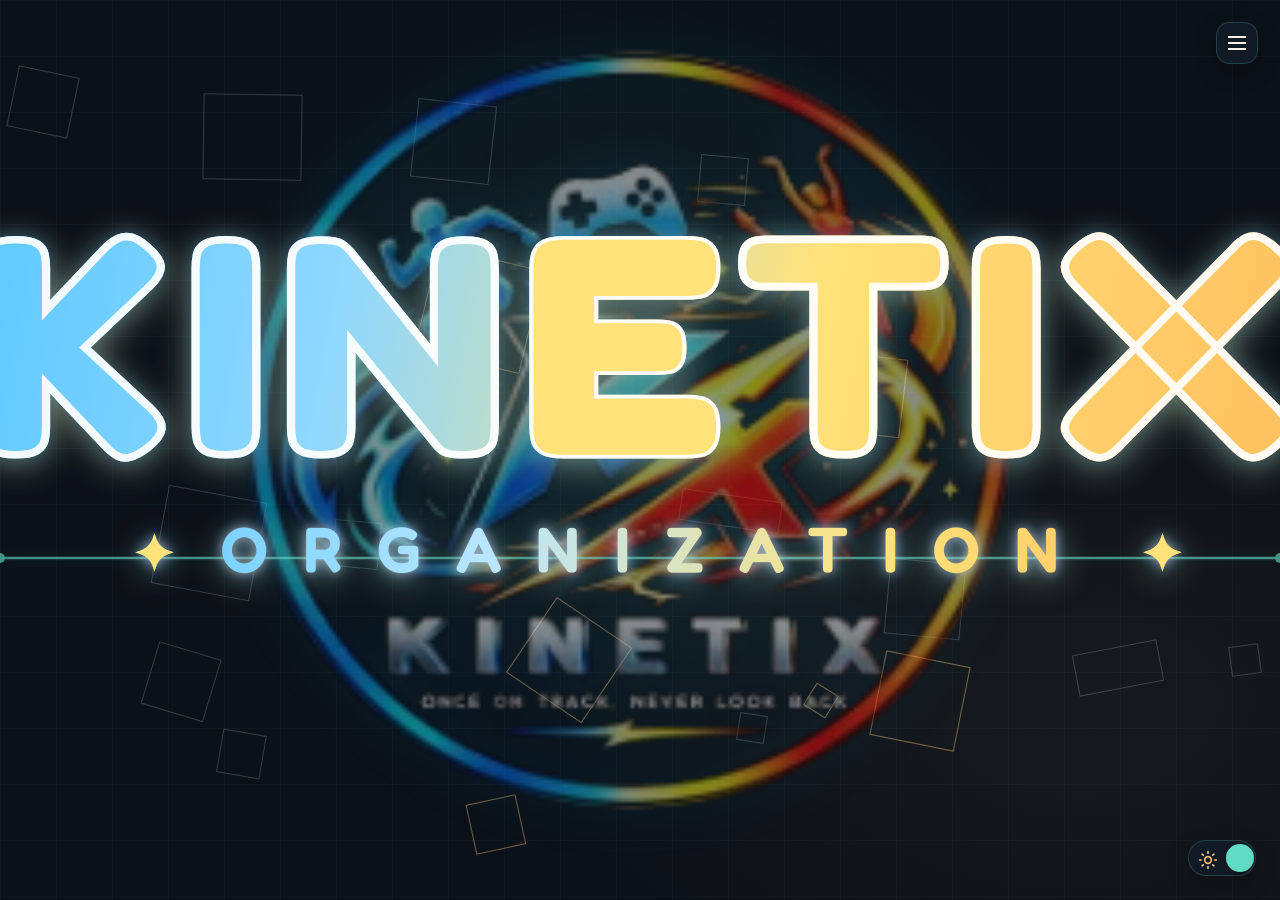
==== kinetix/index.html @ 00fbdcb6 "Publish latest Kinetix website Co-authored-by: Copilot <223556219+Copilot@users.noreply.github.com>" ====
<!DOCTYPE html>
<!--KAI WEBS-->
<html lang="en">
    <head>
        <meta charset="utf-8">
        <script>
            (function() {
                try {
                    if (localStorage.getItem('kinetix-theme') === 'light') document.documentElement.setAttribute('data-theme', 'light');
                } catch (e) {}
            })();
        </script>
        <meta name="viewport" content="width=device-width, initial-scale=1.0">
        <title>Kinetix Organization | City College of Angeles</title>
        <meta name="description"
              content="KINETIX Organization is a student-led event management organization from City College of Angeles, specializing in planning and coordinating engaging events, sports activities, workshops, seminars, and other meaningful experiences. As Bachelor of Physical Education students with MICE electives, we combine creativity, teamwork, and event management skills to turn ideas into action.">
        <link rel="preconnect" href="https://fonts.googleapis.com">
        <link rel="preconnect" href="https://fonts.gstatic.com" crossorigin>
        <link href="https://fonts.googleapis.com/css2?family=Anton&family=DM+Sans:wght@400;500;600;700&family=Fredoka:wght@500;600;700&family=Space+Grotesk:wght@500;600;700&display=swap"
              rel="stylesheet">
        <link rel="stylesheet" href="kinetix-style.css?v=61">
    </head>
    <body>
        <header class="site-header">
            <button class="theme-toggle" id="themeToggle" type="button" role="switch" aria-checked="false" aria-label="Switch to light mode" title="Switch to light mode">
                <svg class="theme-icon theme-icon-sun" aria-hidden="true" viewBox="0 0 24 24"><circle cx="12" cy="12" r="4"/><path d="M12 2v2M12 20v2M4.9 4.9l1.4 1.4M17.7 17.7l1.4 1.4M2 12h2M20 12h2M4.9 19.1l1.4-1.4M17.7 6.3l1.4-1.4"/></svg>
                <svg class="theme-icon theme-icon-moon" aria-hidden="true" viewBox="0 0 24 24"><path d="M21 12.8A9 9 0 1 1 11.2 3a7 7 0 0 0 9.8 9.8Z"/></svg>
                <span class="theme-knob" aria-hidden="true"></span>
            </button>
            <button class="nav-toggle" type="button" aria-label="Open navigation" aria-expanded="false" aria-controls="navLinks" title="Toggle navigation">
                <span></span>
                <span></span>
                <span></span>
            </button>
            <nav class="topbar" aria-label="Main navigation">
                <div class="nav-index" id="navLinks">
                    <a href="#hero">HOME</a>
                    <a href="#reveal">ABOUT US</a>
                    <a href="#services">SERVICES</a>
                    <a href="#events">EVENTS</a>
                    <a href="#products">PRODUCTS</a>
                    <a href="#register">REGISTER</a>
                    <a href="#gallery">GALLERY</a>
                    <a href="#initiate">CONTACT US</a>
                    <a href="#legal">PRIVACY POLICY &amp; TERMS</a>
                </div>
            </nav>
        </header>
        <main id="mainContent">
            <!-- ====================== 01 HERO ====================== -->
            <section class="hero" id="hero" data-page-view>
                <div class="hero-logo" aria-hidden="true">
                    <img src="images/kinetix-logo.png" alt="" width="220" height="220">
                </div>
                <h1 class="hero-title" aria-label="Kinetix Organization">
                    <span>KIN<b>E</b>TIX</span>
                    <span class="hero-org">ORGANIZATION</span>
                </h1>
                <svg class="string-svg"
                     id="stringSvg"
                     preserveAspectRatio="none"
                     aria-hidden="true">
                    <path class="string-path" id="stringPath"></path>
                    <circle class="string-anchor" id="anchorL" r="5"></circle>
                    <circle class="string-anchor" id="anchorR" r="5"></circle>
                    <circle class="string-grip" id="grip" r="7"></circle>
                </svg>
            </section>
            <!-- ====================== 02 ABOUT ====================== -->
            <section class="reveal" id="reveal" data-page-view>
                <div class="reveal-cap">
                    <span class="mono-label">ABOUT US</span>
                    <h2>Made to bring<i> people </i>together</h2>
                    <p>Kinetix is a student-led event management organization made up of fourth-year Bachelor of Physical Education students at City College of Angeles. Through our Event Management subject, we put our learning into practice by planning meaningful activities that encourage movement, teamwork, leadership, and active living.</p>
                </div>
                <div class="purpose-grid">
                    <div class="purpose-item">
                        <h3 class="mono-label">Our mission</h3>
                        <p>We turn ideas into impactful, well-coordinated events through creativity, collaboration, and purposeful planning.</p>
                    </div>
                    <div class="purpose-item">
                        <h3 class="mono-label">Our vision</h3>
                        <p>To be a trusted event organization creating accessible experiences that inspire action and strengthen communities.</p>
                    </div>
                </div>
                <div class="lenti-stage" id="lentiStage">
                    <div class="lenti" id="lenti" aria-hidden="true"
                         data-front="images/po.jpg"
                         data-back="images/tu.jpg"></div>
                </div>

                <section class="team-section" aria-labelledby="team-heading">
                    <div class="team-heading">
                        <span class="mono-label">Meet the team</span>
                        <h2 id="team-heading">Kinetix Organization Team</h2>
                    </div>
                    <ul class="team-grid" aria-label="Kinetix Organization Team members and responsibilities">
                        <li class="team-card">
                            <div class="team-avatar" aria-hidden="true"><img src="images/girl3.jpg" alt=""></div>
                            <h3>Jingay S. Tamondong</h3>
                            <p>Oversees the entire event and ensures that all activities, teams, and preparations are properly coordinated. Responsible for making major decisions and ensuring that the event runs smoothly.</p>
                            <span class="team-role">Event Manager</span>
                        </li>
                        <li class="team-card">
                            <div class="team-avatar" aria-hidden="true"><img src="images/prince.jpg" alt=""></div>
                            <h3>Prince Jhon R. Miranda</h3>
                            <p>Assists the Event Manager in planning, coordinating, and supervising the event. Helps monitor different teams and takes over assigned responsibilities when needed.</p>
                            <span class="team-role">Assistant Event Manager</span>
                        </li>
                        <li class="team-card">
                            <div class="team-avatar" aria-hidden="true"><img src="images/jen.jpg" alt=""></div>
                            <h3>Jeanelle V. Santos</h3>
                            <p>Coordinates communication and activities among the different committees. Ensures that tasks are properly assigned, deadlines are followed, and everyone is informed about event updates.</p>
                            <span class="team-role">Coordinator</span>
                        </li>
                        <li class="team-card">
                            <div class="team-avatar" aria-hidden="true"><img src="images/bak.jpg" alt=""></div>
                            <h3>Adrian Kurt P. Patio</h3>
                            <p>Manages the event's budget and financial records. Prepares expense estimates, monitors spending, and ensures that funds are used appropriately and efficiently.</p>
                            <span class="team-role">Budgeting Manager</span>
                        </li>
                        <li class="team-card">
                            <div class="team-avatar" aria-hidden="true"><img src="images/girl1.jpg" alt=""></div>
                            <h3>Gidhel Darlin B. Dichoso</h3>
                            <p>Handles important event information and ensures that accurate details are communicated to participants, organizers, and other stakeholders.</p>
                            <span class="team-role">Information Manager</span>
                        </li>
                        <li class="team-card">
                            <div class="team-avatar" aria-hidden="true"><img src="images/intit.jpg" alt=""></div>
                            <h3>Princiss Melody O. Melody</h3>
                            <p>Assists in organizing and distributing event information. Helps prepare announcements, updates, schedules, and other materials needed to keep participants informed.</p>
                            <span class="team-role">Information Manager</span>
                        </li>
                        <li class="team-card">
                            <div class="team-avatar" aria-hidden="true"><img src="images/girl4.jpg" alt=""></div>
                            <h3>Mary Ann A. Turner</h3>
                            <p>Oversees the physical setup and facilities needed for the event, including the venue, seating, equipment, decorations, and other infrastructure requirements.</p>
                            <span class="team-role">Infrastructure Manager</span>
                        </li>
                        <li class="team-card">
                            <div class="team-avatar" aria-hidden="true"><img src="images/girl2.jpg" alt=""></div>
                            <h3>Trisha Anne Buscayno</h3>
                            <p>Assists in preparing and monitoring the event venue and physical facilities. Ensures that equipment, furniture, and other setup requirements are properly arranged and ready before the event.</p>
                            <span class="team-role">Infrastructure Manager</span>
                        </li>
                        <li class="team-card">
                            <div class="team-avatar" aria-hidden="true"><img src="images/boy3.jpg" alt=""></div>
                            <h3>Ranzes T. Javier</h3>
                            <p>Manages the movement and availability of supplies, equipment, and materials needed for the event. Ensures that resources are delivered to the correct location on time.</p>
                            <span class="team-role">Logistics Manager</span>
                        </li>
                        <li class="team-card">
                            <div class="team-avatar" aria-hidden="true"><img src="images/boy5.jpg" alt=""></div>
                            <h3>Jessie M. Liwanag</h3>
                            <p>Assists in organizing transportation, supplies, equipment, and other logistical requirements. Helps ensure that all materials are available and properly distributed during the event.</p>
                            <span class="team-role">Logistics Manager</span>
                        </li>
                        <li class="team-card">
                            <div class="team-avatar" aria-hidden="true"><img src="images/bo2.jpg" alt=""></div>
                            <h3>Justine Kyle R. Dungca</h3>
                            <p>Oversees safety and security during the event. Coordinates security procedures, monitors potential risks, and helps ensure the safety of participants, staff, and guests.</p>
                            <span class="team-role">Security Manager</span>
                        </li>
                        <li class="team-card">
                            <div class="team-avatar" aria-hidden="true"><img src="images/boy1.jpg" alt=""></div>
                            <h3>Jhon Michael P. Padua</h3>
                            <p>Assists in implementing safety and security measures. Helps monitor the venue, manage crowd safety, respond to incidents, and ensure that event rules are followed.</p>
                            <span class="team-role">Security Manager</span>
                        </li>
                    </ul>
                </section>
            </section>
            <!-- ====================== 03 CATEGORIES ====================== -->
            <section class="matrix-wrap" id="projects" data-page-view>
                <div class="section-head">
                    <h2>SERVICES, EVENTS &amp; PRODUCTS</h2>
                    <p>We turn ideas into engaging experiences through creative event concepts, seamless execution, and collaborative services. As a student-led event management organization, we deliver purposeful events that bring people together, inspire participation, and create meaningful and memorable experiences for students, schools, and communities. </p>
                </div>
                <div class="matrix category-grid" id="matrix">
                    <section class="category-column" id="services" aria-labelledby="category-services">
                        <div class="category-heading">
                            <h3 id="category-services">Our Services</h3>
                        </div>
                        <p class="services-intro">At KINETIX Organization, we offer a variety of services designed to promote physical fitness, teamwork, creativity, leadership, and meaningful student experiences. Through well-organized events and engaging activities, we aim to create opportunities for learning, collaboration, and active participation.</p>
                        <div class="category-items services-list">
                            <div class="cell" tabindex="0" role="button" aria-label="Seminar">
                                <div class="cell-media" style="background-image:url('images/project-09.jpg')"></div>
                                <div class="cell-num">1</div>
                                <div class="cell-name">SEMINAR</div>
                                <div class="cell-detail">We organize educational seminars that provide valuable knowledge, practical insights, and learning opportunities for students and participants. Our seminars focus on personal development, leadership, sports, physical education, and other relevant topics that inspire growth and learning.</div>
                                <div class="cell-cat">Learning &amp; Development</div>
                            </div>
                            <div class="cell" tabindex="0" role="button" aria-label="Workshop">
                                <div class="cell-media" style="background-image:url('images/project-05.jpg')"></div>
                                <div class="cell-num">2</div>
                                <div class="cell-name">WORKSHOP</div>
                                <div class="cell-detail">We conduct interactive and hands-on workshops designed to enhance participants' skills, creativity, and teamwork. Through practical activities and guided learning experiences, we encourage active participation and help students develop skills they can apply in real-life situations.</div>
                                <div class="cell-cat">Learning &amp; Development</div>
                            </div>
                            <div class="cell" tabindex="0" role="button" aria-label="Officiating">
                                <div class="cell-media" style="background-image:url('images/project-06.jpg')"></div>
                                <div class="cell-num">3</div>
                                <div class="cell-name">OFFICIATING</div>
                                <div class="cell-detail">Held in August 30, 2025 at the Angeles City National Trade School. We provide officiating services for sports events and competitions, ensuring organized gameplay, fair decisions, and proper implementation of game rules. Our team supports smooth event operations while promoting discipline, sportsmanship, and respect among players and participants.</div>
                                <div class="cell-cat">August 30, 2025 · Angeles City National Trade School</div>
                            </div>
                            <div class="cell" tabindex="0" role="button" aria-label="P.E. Days">
                                <div class="cell-media" style="background-image:url('images/project-03.jpg')"></div>
                                <div class="cell-num">4</div>
                                <div class="cell-name">P.E. DAYS</div>
                                <div class="cell-detail">Held in September 24 &amp; 25, 2026 at the City College of Angeles. We organize exciting and engaging P.E. Days that encourage students to embrace physical activity, teamwork, and healthy competition. Through various sports, recreational games, and interactive activities, we create memorable experiences that promote fitness, camaraderie, and school spirit.</div>
                                <div class="cell-cat">September 24 &amp; 25, 2026 · City College of Angeles</div>
                            </div>
                            <div class="cell" tabindex="0" role="button" aria-label="College Days">
                                <div class="cell-media" style="background-image:url('images/project-02.jpg')"></div>
                                <div class="cell-num">5</div>
                                <div class="cell-name">COLLEGE DAYS</div>
                                <div class="cell-detail">Held in March 30, 2026 at the City College of Angeles. We help plan and organize College Days that celebrate student life, creativity, talent, and unity. From interactive activities and friendly competitions to engaging programs and special events, we aim to make every celebration meaningful, enjoyable, and memorable for the entire college community.</div>
                                <div class="cell-cat">March 30, 2026 · City College of Angeles</div>
                            </div>
                        </div>
                    </section>
                    <section class="category-column" id="events" aria-labelledby="category-events">
                        <div class="category-heading">
                            <span class="category-index">04</span>
                            <h3 id="category-events">Events</h3>
                            <span class="category-count">04</span>
                        </div>
                        <div class="category-items">
                            <div class="cell" tabindex="0" role="button" aria-label="Workshop (Folk dance and Ballroom)">
                                <div class="cell-media" style="background-image:url('images/project-05.jpg')"></div>
                                <div class="cell-num">1</div>
                                <div class="cell-name">WORKSHOP</div>
                                <div class="cell-detail">Held on November 17, 2023, Show the participation in the Ballroom and Folk Dance Workshop, where we learned and practiced different dance movements, steps, and techniques. Through this workshop, we were able to experience the importance of discipline, cooperation, and active participation in learning different forms of dance.</div>
                                <div class="cell-cat">Folk Dance and Ballroom</div>
                            </div>
                            <div class="cell" tabindex="0" role="button" aria-label="Next Level PE seminar">
                                <div class="cell-media" style="background-image:url('images/project-03.jpg')"></div>
                                <div class="cell-num">2</div>
                                <div class="cell-name">SEMINAR</div>
                                <div class="cell-detail">Held on April 10, 2026, “NEXT-LEVEL PE: Strategy, Leadership, and Success” was successfully organized by the 4th-year Bachelor of Physical Education students of City College of Angeles under KINETIX Organization, in collaboration with Victory Vault, as part of our event subject requirement. The seminar brought together 2nd-year BPE students for a day of learning and inspiration, focusing on strategy, leadership, teamwork, and success in Physical Education. Participants shared positive feedback, highlighting the event as a meaningful and enjoyable experience filled with valuable knowledge, fresh insights, and memorable moments.</div>
                                <div class="cell-cat">Next Level PE</div>
                            </div>
                            <div class="cell" tabindex="0" role="button" aria-label="Officiating">
                                <div class="cell-media" style="background-image:url('images/project-04.jpg')"></div>
                                <div class="cell-num">3</div>
                                <div class="cell-name">OFFICIATING</div>
                                <div class="cell-detail">Held on August 30, 2025 at the Angeles City National Trade School. PE students gain hands-on experience in sports coaching, where they learn to train, guide, and motivate athletes toward improved performance. They develop skills in training planning, communication, leadership, teamwork, and athlete development, preparing them for future careers as professional coaches and Physical Education practitioners.</div>
                                <div class="cell-cat">Angeles City National Trade School</div>
                            </div>
                            <div class="cell" tabindex="0" role="button" aria-label="College Days">
                                <div class="cell-media" style="background-image:url('images/project-08.jpg')"></div>
                                <div class="cell-num">4</div>
                                <div class="cell-name">COLLEGE DAYS</div>
                                <div class="cell-detail">Held on March 26-30, 2026 at the City College of Angeles. CCA Days celebrates the skills, talents, and abilities of City College of Angeles students through culture, sports, creativity, and teamwork. It provides a platform for students to showcase their potential, build connections, and celebrate achievements as one CCA community.</div>
                                <div class="cell-cat">City College of Angeles</div>
                            </div>
                            <div class="cell" tabindex="0" role="button" aria-label="PE Days">
                                <div class="cell-media" style="background-image:url('images/project-07.jpg')"></div>
                                <div class="cell-num">5</div>
                                <div class="cell-name">PE DAYS</div>
                                <div class="cell-detail">PE Days at City College of Angeles held on September 24/25, 2026, celebrated fitness, teamwork, and healthy living through engaging activities and Mr. and Ms. Fitness. With the support of 4th year BPE students, the event showcased student talents, built confidence, and strengthened connections through Physical Education.</div>
                                <div class="cell-cat">City College of Angeles</div>
                            </div>
                        </div>
                    </section>
                    <section class="category-column" id="products" aria-labelledby="category-products">
                        <div class="category-heading">
                            <span class="category-index">05</span>
                            <h3 id="category-products">Products</h3>
                            <span class="category-count">02</span>
                        </div>
                        <div class="category-items">
                            <p class="cart-status" role="status" aria-live="polite"><span id="productCartCount">0</span> items added</p>
                            <article class="product-card" aria-label="Soya Pop product card">
                                <div class="cell" tabindex="0" role="button" aria-label="Soya Pop">
                                    <div class="cell-media" style="background-image:url('images/project-01.jpg')"></div>
                                    <div class="cell-num">01</div>
                                    <div class="cell-name">SOYA POP</div>
                                    <div class="cell-detail">Soya Pop is a delicious soy milk drink made from whole soybeans and available in three flavors: Original, Banana, and Cereal. Each 240 mL serving contains 7g of protein and essential nutrients like calcium, vitamin D, vitamin B12, and potassium. Smooth, flavorful, and convenient, Soya Pop is a great choice for enjoying soy milk anytime.</div>
                                    <div class="cell-cat">Original · Banana · Cereal — ₱40</div>
                                </div>
                                <div class="product-card-actions">
                                    <span class="product-price">₱40.00</span>
                                    <button class="add-to-cart" type="button" data-product="soya-pop" data-name="Soya Pop" data-price="40">Add to cart</button>
                                </div>
                                <div class="product-flavor-picker" data-product="soya-pop">
                                    <label>Flavor</label>
                                    <select aria-label="Choose Soya Pop flavor">
                                        <option value="Original">Original</option>
                                        <option value="Banana">Banana</option>
                                        <option value="Cereal">Cereal</option>
                                    </select>
                                </div>
                            </article>
                            <article class="product-card" aria-label="Nutflix product card">
                                <div class="cell" tabindex="0" role="button" aria-label="Nutflix">
                                    <div class="cell-media" style="background-image:url('images/project-02.jpg')"></div>
                                    <div class="cell-num">02</div>
                                    <div class="cell-name">NUTFLIX</div>
                                    <div class="cell-detail">Nutflix is a delicious mixed-nut snack made with walnuts, almonds, cashews, raisins, pumpkin seeds, cranberries, and blackberries. It offers a satisfying mix of crunchy nuts, seeds, and naturally sweet dried fruits in every bite. Packed in a convenient 200g container, Nutflix is perfect for a quick and enjoyable snack at school, work, while traveling, or anytime you need a tasty treat.</div>
                                    <div class="cell-cat">200g — ₱106</div>
                                </div>
                                <div class="product-card-actions">
                                    <span class="product-price">₱106.00</span>
                                    <button class="add-to-cart" type="button" data-product="nutflix" data-name="Nutflix" data-price="106">Add to cart</button>
                                </div>
                            </article>
                        </div>
                    </section>
                </div>
            </section>
            <!-- ====================== 06 CONTACT ====================== -->
            <footer class="initiate" id="initiate" data-page-view>
                <div class="initiate-inner">
                    <span class="mono-label">Have an event in mind?</span>
                    <h2 class="scatter" id="scatter" data-lines="LET'S MAKE IT|HAPPEN" aria-label="LET'S MAKE IT HAPPEN">LET'S MAKE IT HAPPEN</h2>
                    <div class="contact-wrap" id="contactWrap">
                        <div class="contact-grid" aria-label="Contact information">
                            <section class="contact-item">
                                <h3>Contact</h3>
                                <a class="contact-link" href="tel:+639367427515">
                                    <svg class="contact-icon" aria-hidden="true" viewBox="0 0 24 24"><path d="M7 3h3l2 5-2.2 1.8a15 15 0 0 0 4.4 4.4L16 12l5 2v3c0 1.1-.9 2-2 2C10.7 19 5 13.3 5 6c0-1.7.8-3 2-3Z"/></svg>
                                    <span>0936-742-7515</span>
                                </a>
                                <a class="contact-link" href="mailto:kinetixorg.2026@gmail.com">
                                    <svg class="contact-icon" aria-hidden="true" viewBox="0 0 24 24"><rect x="3" y="5" width="18" height="14" rx="2"/><path d="m4 7 8 6 8-6"/></svg>
                                    <span>kinetixorg.2026@gmail.com</span>
                                </a>
                            </section>
                            <section class="contact-item">
                                <h3>Find us</h3>
                                <a class="contact-link" href="https://www.google.com/maps/search/?api=1&amp;query=Arayat+Blvd%2C+Brgy+Pampanga%2C+Angeles+City" target="_blank" rel="noopener noreferrer">
                                    <svg class="contact-icon" aria-hidden="true" viewBox="0 0 24 24"><path d="M20 10c0 5-8 12-8 12S4 15 4 10a8 8 0 1 1 16 0Z"/><circle cx="12" cy="10" r="2.5"/></svg>
                                    <span>Arayat Blvd, Brgy Pampanga,<br>Angeles City</span>
                                </a>
                                <p class="contact-meta"><svg class="contact-icon" aria-hidden="true" viewBox="0 0 24 24"><path d="M3 21h18M5 21V7l7-4 7 4v14M9 21v-6h6v6M9 9h.01M15 9h.01M9 12h.01M15 12h.01"/></svg><span>Physical Location: L401</span></p>
                            </section>
                            <section class="contact-item">
                                <h3>Hours &amp; social</h3>
                                <p class="contact-meta"><svg class="contact-icon" aria-hidden="true" viewBox="0 0 24 24"><circle cx="12" cy="12" r="9"/><path d="M12 7v5l3 2"/></svg><span>8:00 AM – 5:00 PM</span></p>
                                <div class="contact-social">
                                    <a href="https://www.facebook.com/profile.php?id=61587836133745" target="_blank" rel="noopener noreferrer"><svg class="contact-icon" aria-hidden="true" viewBox="0 0 24 24"><path d="M14 21v-8h3l.5-4H14V7c0-1.2.4-2 2-2h2V1.4C17.2 1.2 16.2 1 15 1c-3.2 0-5 1.9-5 5.4V9H7v4h3v8"/></svg><span>Facebook</span></a>
                                    <a href="https://www.instagram.com/kinetix_org/" target="_blank" rel="noopener noreferrer"><svg class="contact-icon" aria-hidden="true" viewBox="0 0 24 24"><rect x="3" y="3" width="18" height="18" rx="5"/><circle cx="12" cy="12" r="4"/><path d="M17.5 6.5h.01"/></svg><span>Instagram</span></a>
                                </div>
                            </section>
                        </div>
                    </div>
                </div>
                <div class="sig-foot">
                    <span>Kinetix Organization · City College of Angeles</span>
                    <span>Student-led events, thoughtfully made</span>
                </div>
            </footer>

            <!-- ====================== 07 PRIVACY POLICY & TERMS ====================== -->
            <section class="legal-section" id="legal" data-page-view aria-label="Privacy Policy and Terms">
                <div class="legal-wrap">
                    <div class="legal-intro">
                        <span class="mono-label">Privacy Policy &amp; Terms</span>
                        <h2>Privacy Policy &amp; Terms</h2>
                    </div>

                    <div class="legal-list">
                        <details class="legal-item" open>
                            <summary>Privacy Policy</summary>
                            <div class="legal-content">
                                <p>KINETIX Organization respects your privacy and is committed to protecting the personal information you provide when you visit our website, communicate with our organization, or participate in our events and activities. This Privacy Policy explains what information we may collect, how we use it, how we protect it, and the choices you have regarding your information.</p>

                                <h3>1. Information We Collect</h3>
                                <p>Depending on how you interact with our website and organization, we may collect information such as:</p>
                                <ul>
                                    <li>Name and contact information</li>
                                    <li>Email address and other communication details</li>
                                    <li>Event registration or participation information</li>
                                    <li>Organization, school, or affiliation, when relevant to an event</li>
                                    <li>Information voluntarily provided through contact forms, registration forms, surveys, or inquiries</li>
                                    <li>Technical information necessary for the operation and security of the website</li>
                                </ul>
                                <p>We only request information that is reasonably necessary for the purpose for which it is collected.</p>

                                <h3>2. How We Use Your Information</h3>
                                <p>Information provided to KINETIX may be used to:</p>
                                <ul>
                                    <li>Process event registrations and participation</li>
                                    <li>Respond to inquiries and requests</li>
                                    <li>Communicate important event announcements and updates</li>
                                    <li>Coordinate programs, workshops, seminars, sports activities, and other events</li>
                                    <li>Improve our services, programs, and website</li>
                                    <li>Maintain the security and proper operation of our website</li>
                                    <li>Comply with applicable school policies and legal requirements</li>
                                </ul>
                                <p>We will not use your personal information for unrelated purposes without appropriate notice or consent.</p>

                                <h3>3. Sharing of Information</h3>
                                <p>KINETIX does not sell or rent personal information. Information may only be shared when reasonably necessary to conduct an event or activity, fulfill a requested service, comply with applicable requirements, or when you have provided appropriate permission. When an activity involves third-party partners, sponsors, venues, or service providers, information will only be shared when necessary for the relevant activity and subject to applicable privacy requirements.</p>

                                <h3>4. Photographs and Event Documentation</h3>
                                <p>KINETIX may document its events through photographs, videos, or other media for legitimate organizational purposes, such as event documentation, reports, and promotional materials. Where required, appropriate consent or permission will be obtained before using identifiable photographs or recordings, particularly for promotional purposes. If you have concerns regarding the use of your image or personal information, you may contact KINETIX through the contact details provided on our website.</p>

                                <h3>5. Data Protection</h3>
                                <p>We take reasonable measures to protect personal information against unauthorized access, disclosure, alteration, loss, or misuse. However, no online system can be guaranteed to be completely secure. Users should avoid submitting unnecessary sensitive or confidential information through public or unsecured channels.</p>

                                <h3>6. Data Retention</h3>
                                <p>Personal information will only be retained for as long as reasonably necessary to fulfill the purpose for which it was collected, comply with applicable requirements, or support legitimate organizational activities. When information is no longer necessary, appropriate measures may be taken to securely delete, destroy, or anonymize it.</p>

                                <h3>7. Your Privacy Rights</h3>
                                <p>Subject to applicable laws, regulations, and school policies, you may have rights regarding your personal information, including the right to:</p>
                                <ul>
                                    <li>Know what personal information is being collected and how it is used</li>
                                    <li>Request access to information concerning you</li>
                                    <li>Request correction of inaccurate information</li>
                                    <li>Raise concerns regarding the handling of your personal information</li>
                                    <li>Withdraw consent where applicable</li>
                                </ul>
                                <p>For privacy-related concerns, please contact KINETIX through the contact information provided on this website.</p>

                                <h3>8. Changes to This Privacy Policy</h3>
                                <p>KINETIX may update this Privacy Policy when necessary to reflect changes in our activities, website, policies, or applicable requirements. Any significant changes will be communicated through the website or other appropriate channels.</p>
                            </div>
                        </details>

                        <details class="legal-item">
                            <summary>Terms and Conditions</summary>
                            <div class="legal-content">
                                <p>Welcome to the KINETIX Organization website. By accessing or using this website, you agree to follow these Terms and Conditions. If you do not agree with these terms, please discontinue use of the website.</p>

                                <h3>1. About KINETIX</h3>
                                <p>KINETIX Organization is a student-led event management organization composed of fourth-year Bachelor of Physical Education students with electives in Meetings, Incentives, Conventions, and Exhibitions (MICE) from City College of Angeles. Our activities may include sports programs, seminars, workshops, games, dance activities, recreational programs, and other events.</p>

                                <h3>2. Use of the Website</h3>
                                <p>You agree to use this website responsibly and only for lawful purposes. You must not:</p>
                                <ul>
                                    <li>Use the website for fraudulent or unlawful activities</li>
                                    <li>Submit false or misleading information</li>
                                    <li>Attempt to interfere with the operation or security of the website</li>
                                    <li>Access information or accounts without authorization</li>
                                    <li>Upload or transmit harmful software or content</li>
                                    <li>Use website content in a manner that violates applicable laws or the rights of others</li>
                                </ul>

                                <h3>3. Event Registration</h3>
                                <p>Some KINETIX events may require registration. By submitting an event registration form, you agree to provide accurate and complete information. Registration does not automatically guarantee participation unless confirmation is provided by KINETIX or the authorized event organizers. Event schedules, venues, requirements, fees, and other details may be changed when necessary. Participants will be informed of significant changes through appropriate communication channels.</p>

                                <h3>4. Event Participation</h3>
                                <p>Participants are expected to follow the rules, safety guidelines, instructions, and reasonable directions provided by KINETIX and event organizers. Participants may be required to comply with applicable school policies and venue regulations. KINETIX reserves the right to address disruptive, unsafe, or inappropriate conduct in accordance with applicable policies and procedures.</p>

                                <h3>5. Intellectual Property</h3>
                                <p>Unless otherwise indicated, materials appearing on this website—including the KINETIX name, logo, graphics, original text, photographs, and other original content—belong to or are used with permission by KINETIX or the respective rights holder. You may not reproduce, modify, distribute, or use protected materials for commercial purposes without appropriate permission.</p>

                                <h3>6. Third-Party Links</h3>
                                <p>The website may contain links to external websites, social media pages, registration platforms, or other third-party services. These websites are operated independently from KINETIX. We are not responsible for the content, privacy practices, availability, or security of external websites. Users should review the terms and privacy policies of third-party websites before providing personal information.</p>

                                <h3>7. Website Content</h3>
                                <p>KINETIX makes reasonable efforts to provide accurate and updated information on the website. However, event details, schedules, availability, and other information may change. KINETIX reserves the right to correct, update, or remove website content when necessary.</p>

                                <h3>8. Limitation of Responsibility</h3>
                                <p>KINETIX aims to provide reliable information and well-organized activities. However, the organization cannot guarantee that the website will always be available, error-free, or free from technical interruptions. Participation in physical activities and events may involve inherent risks. Participants are expected to follow applicable safety instructions and disclose relevant information when required by the event's procedures.</p>

                                <h3>9. Changes to These Terms</h3>
                                <p>KINETIX may update these Terms and Conditions when necessary. Updated terms will be posted on this website with the corresponding effective date. Continued use of the website after an update constitutes acknowledgment of the revised terms, subject to applicable law and school policies.</p>

                                <h3>10. Contact Us</h3>
                                <p>If you have questions, concerns, or requests regarding this Privacy Policy or these Terms and Conditions, please contact:</p>
                                <p><strong>KINETIX Organization</strong><br>
                                Email: <a href="mailto:kinetixorg.2026@gmail.com">kinetixorg.2026@gmail.com</a><br>
                                Phone: <a href="tel:+639367427515">0936-742-7515</a><br>
                                Social Media: <a href="https://www.facebook.com/profile.php?id=61587836133745" target="_blank" rel="noopener noreferrer">Facebook</a> · <a href="https://www.instagram.com/kinetix_org/" target="_blank" rel="noopener noreferrer">Instagram</a><br>
                                Address: Arayat Blvd, Brgy Pampanga, Angeles City</p>
                            </div>
                        </details>
                    </div>
                </div>
            </section>

            <!-- ====================== GALLERY & ACHIEVEMENTS ====================== -->
            <section class="legal-section gallery-section" id="gallery" data-page-view aria-label="Gallery and achievements">
                <div class="legal-wrap">
                    <div class="legal-intro">
                        <span class="mono-label">Highlights from previous events</span>
                        <h2>Gallery</h2>
                    </div>

                    <h3 class="gal-title" id="galTitle"></h3>
                    <div class="gal-stage">
                        <button type="button" class="gal-arrow gal-prev" id="galPrev" aria-label="Previous photo">&#8249;</button>
                        <div class="gal-grid" id="galGrid">
                        <figure class="gal-item" data-event="Seminar" data-sort="2026-04-10" tabindex="0" role="button" aria-label="Open Next-Level PE Seminar photo">
                            <img src="images/project-03.jpg" alt="Next-Level PE Seminar" loading="lazy">
                            <figcaption><strong>Next-Level PE Seminar</strong><span>April 10, 2026</span></figcaption>
                        </figure>
                        <figure class="gal-item" data-event="College Days" data-sort="2026-03-26" tabindex="0" role="button" aria-label="Open College Days photo">
                            <img src="images/project-08.jpg" alt="College Days" loading="lazy">
                            <figcaption><strong>College Days</strong><span>March 26-30, 2026</span></figcaption>
                        </figure>
                        <figure class="gal-item" data-event="PE Days" data-sort="2026-09-24" tabindex="0" role="button" aria-label="Open PE Days photo">
                            <img src="images/project-07.jpg" alt="PE Days" loading="lazy">
                            <figcaption><strong>PE Days</strong><span>September 24/25, 2026</span></figcaption>
                        </figure>
                        <figure class="gal-item" data-event="Officiating" data-sort="2025-08-30" tabindex="0" role="button" aria-label="Open Officiating photo">
                            <img src="images/project-04.jpg" alt="Officiating" loading="lazy">
                            <figcaption><strong>Officiating</strong><span>August 30, 2025</span></figcaption>
                        </figure>
                        <figure class="gal-item" data-event="Workshop" data-sort="2023-11-17" tabindex="0" role="button" aria-label="Open Workshop photo">
                            <img src="images/project-05.jpg" alt="Folk Dance and Ballroom Workshop" loading="lazy">
                            <figcaption><strong>Folk Dance &amp; Ballroom Workshop</strong><span>November 17, 2023</span></figcaption>
                        </figure>
                        <figure class="gal-item" data-event="Group Photo" data-sort="" tabindex="0" role="button" aria-label="Open Group Photo 1">
                            <img src="images/GROUP PHOTO 1.jpg" alt="KINETIX organization group photo 1" loading="lazy">
                            <figcaption><strong>Group Photo 1</strong></figcaption>
                        </figure>
                        <figure class="gal-item" data-event="Group Photo" data-sort="" tabindex="0" role="button" aria-label="Open Group Photo">
                            <img src="images/GROUP PHOTO.jpg" alt="KINETIX organization group photo" loading="lazy">
                            <figcaption><strong>Group Photo</strong></figcaption>
                        </figure>
                        </div>
                        <button type="button" class="gal-arrow gal-next" id="galNext" aria-label="Next photo">&#8250;</button>
                    </div>

                    <div class="legal-intro gal-subhead">
                        <span class="mono-label">Event videos</span>
                        <h2>Videos</h2>
                    </div>
                    <div class="gal-video-card">
                        <video id="galPlayer" controls autoplay muted playsinline hidden></video>
                        <p class="gal-empty" id="galVideoEmpty">No videos yet. Videos will appear here.</p>
                        <div class="gal-filters" id="galPlaylist"></div>
                    </div>

                    <div class="legal-intro gal-subhead">
                        <span class="mono-label">Awards &amp; milestones</span>
                        <h2>Achievement Wall</h2>
                    </div>

                    <div class="ach-grid">
                        <article class="ach-card"><span class="ach-year">2026</span><h3>Next-Level PE Seminar</h3><p>Successfully organized with Victory Vault for 2nd-year BPE students on strategy, leadership, and success.</p></article>
                        <article class="ach-card"><span class="ach-year">2026</span><h3>College Days</h3><p>Took part in the CCA celebration of student skills, talents, culture, sports, and teamwork.</p></article>
                        <article class="ach-card"><span class="ach-year">2026</span><h3>PE Days</h3><p>Supported Mr. and Ms. Fitness and activities promoting fitness, teamwork, and healthy living.</p></article>
                        <article class="ach-card"><span class="ach-year">2026</span><h3>Soya Pop &amp; Nutflix</h3><p>Launched our two organization products, now available through the Products page.</p></article>
                        <article class="ach-card"><span class="ach-year">2025</span><h3>Officiating Experience</h3><p>Hands-on sports coaching and officiating at the Angeles City National Trade School.</p></article>
                        <article class="ach-card"><span class="ach-year">2023</span><h3>Folk Dance &amp; Ballroom Workshop</h3><p>Learned dance steps and techniques while building discipline and cooperation.</p></article>
                    </div>
                </div>
            </section>

            <!-- ====================== DIGITAL REGISTRATION ====================== -->
            <section class="legal-section register-section" id="register" data-page-view aria-label="Event registration">
                <div class="legal-wrap">
                    <div class="legal-intro">
                        <span class="mono-label">Join an event</span>
                        <h2>Register</h2>
                    </div>

                    <div class="reg-card" id="regFormCard">
                        <form id="regForm" novalidate>
                            <div class="billing-grid">
                                <label>Full name<input type="text" id="regName" autocomplete="name" required></label>
                                <label>Email<input type="email" id="regEmail" autocomplete="email" required></label>
                                <label>Contact number<input type="tel" id="regPhone" autocomplete="tel" required></label>
                                <label>School / organization<input type="text" id="regSchool" placeholder="e.g. City College of Angeles"></label>
                                <label>Event
                                    <select id="regEvent">
                                        <option>PE Days</option>
                                        <option>College Days</option>
                                        <option>Seminar</option>
                                        <option>Workshop</option>
                                        <option>Officiating</option>
                                    </select>
                                </label>
                                <label>Category
                                    <select id="regCategory">
                                        <option>Participant</option>
                                        <option>Player</option>
                                        <option>Audience</option>
                                        <option>Volunteer</option>
                                    </select>
                                </label>
                            </div>
                            <p class="billing-error" id="regError" role="alert"></p>
                            <button class="checkout-btn" type="submit">Register</button>
                        </form>
                    </div>

                    <div class="reg-card" id="regPassCard" hidden>
                        <div class="reg-pass">
                            <div class="reg-info" id="regInfo"></div>
                        </div>
                        <div class="reg-actions">
                            <a class="checkout-btn receipt-mail" id="regDownload" download="kinetix-pass.png" href="#">Download pass</a>
                            <a class="checkout-btn receipt-mail" id="regMail" href="#">Send email</a>
                            <button class="checkout-btn" id="regNew" type="button">Register another person</button>
                        </div>
                    </div>
                </div>
            </section>
        </main>
        <div class="gal-lightbox" id="galLightbox" hidden>
            <button type="button" class="gal-close" id="galClose" aria-label="Close photo">&times;</button>
            <img id="galLightImg" alt="">
            <p id="galLightCap"></p>
        </div>
        <div class="cart-widget" id="cartWidget">
            <div class="cart-panel" id="cartPanel" hidden>
                <div class="cart-panel-head">
                    <h2>Your cart</h2>
                    <button class="cart-close" id="cartClose" type="button" aria-label="Close cart">&times;</button>
                </div>
                <p class="cart-empty" id="cartEmpty">Your cart is empty. Add a product to get started.</p>
                <div class="cart-items" id="cartItems"></div>
                <p class="cart-message" id="cartMessage" role="status"></p>
                <div class="cart-panel-foot">
                    <span><span id="cartTotalQuantity">0</span> total items</span>
                    <button class="cart-clear" id="cartClear" type="button" disabled>Clear cart</button>
                </div>
                <div class="cart-summary"><span>Total</span><strong id="cartTotalPrice">₱0.00</strong></div>
                <button class="checkout-btn" id="checkoutBtn" type="button" disabled>Proceed to billing</button>
            </div>
            <button class="cart-toggle" id="cartToggle" type="button" aria-expanded="false" aria-label="Open shopping cart">
                <svg aria-hidden="true" viewBox="0 0 24 24"><circle cx="9" cy="20" r="1.5"/><circle cx="18" cy="20" r="1.5"/><path d="M2 3h3l2.7 12.4a2 2 0 0 0 2 1.6h7.6a2 2 0 0 0 2-1.5L21 7H6"/></svg>
                <span class="cart-badge" id="cartBadge" hidden>0</span>
            </button>
        </div>
        <div class="billing-modal" id="billingModal" role="dialog" aria-modal="true" aria-labelledby="billingTitle" hidden>
            <div class="billing-card">
                <button class="billing-close" id="billingClose" type="button" aria-label="Close">&times;</button>
                <form id="billingForm" novalidate>
                    <span class="mono-label">Billing</span>
                    <h3 id="billingTitle">Order summary</h3>
                    <div class="billing-lines" id="billingLines"></div>
                    <div class="billing-total"><span>Total to pay</span><strong id="billingTotal">₱0.00</strong></div>
                    <div class="billing-grid">
                        <label>Full name<input type="text" id="billName" autocomplete="name" required></label>
                        <label>Contact number<input type="tel" id="billPhone" autocomplete="tel" required></label>
                        <label>Email (for your receipt)<input type="email" id="billEmail" autocomplete="email" required></label>
                        <label>Pick-up / delivery place<input type="text" id="billPlace" placeholder="e.g. City College of Angeles, Room L401" required></label>
                        <label>Payment method
                            <select id="billPayment">
                                <option value="Cash on pick-up">Cash on pick-up</option>
                                <option value="GCash">GCash</option>
                            </select>
                        </label>
                        <label>Notes (optional)<input type="text" id="billNotes"></label>
                    </div>
                    <p class="billing-error" id="billingError" role="alert"></p>
                    <button class="checkout-btn" type="submit">Place order</button>
                </form>
                <div class="billing-receipt" id="billingReceipt" hidden></div>
            </div>
        </div>
        <button class="faq-btn" id="faqBtn" type="button" aria-haspopup="dialog">FAQ</button>
        <div class="billing-modal faq-modal" id="faqModal" role="dialog" aria-modal="true" aria-labelledby="faqTitle" hidden>
            <div class="billing-card">
                <button class="billing-close" id="faqClose" type="button" aria-label="Close">&times;</button>
                <span class="mono-label">Need help?</span>
                <h3 id="faqTitle">Frequently Asked Questions (FAQ)</h3>
                <details class="faq-item" open>
                    <summary>1. What is Kinetix Organization?</summary>
                    <p>Kinetix Organization is a digital organization that provides information, services, resources, and experiences designed to connect and engage people.</p>
                </details>
                <details class="faq-item">
                    <summary>2. What is the purpose of the Kinetix Organization website?</summary>
                    <p>The website serves as a digital hub where visitors can learn about the organization, explore its services and products, and find ways to contact the team.</p>
                </details>
                <details class="faq-item">
                    <summary>3. How can I contact Kinetix Organization directly?</summary>
                    <p>You can contact Kinetix through <a href="tel:+639367427515">0936-742-7515</a> or <a href="mailto:kinetixorg.2026@gmail.com">kinetixorg.2026@gmail.com</a>.</p>
                </details>
                <details class="faq-item">
                    <summary>4. Where is Kinetix Organization located?</summary>
                    <p>Arayat Blvd, Brgy. Pampanga, Angeles City.</p>
                </details>
                <details class="faq-item">
                    <summary>5. What are the business hours of Kinetix Organization?</summary>
                    <p>Business hours are Monday to Friday, 8:00 AM to 5:00 PM.</p>
                </details>
            </div>
        </div>
        <script src="kinetix-script.js?v=23"></script>
    </body>
</html>
---- kinetix/kinetix-style.css ----
/*
  Kinetix Org
  https://templatemo.com/tm-631-kinetic
*/

:root {
    --bg-main: #03060b;
    --text-main: #eff8ff;
    --accent-1: #13caff;
    --accent-2: #ffe52b;
    --accent-2-bg: #010308;

    /* derived onyx surfaces (kept near-black, never mid-tone) */
    --surf-1: #080d15;
    --surf-2: #101a29;

    --ease-out: cubic-bezier(.16, 1, .3, 1);
    --ease-io: cubic-bezier(.86, 0, .07, 1);

    --edge-1: rgba(19, 202, 255, .24);
    --edge-2: rgba(255, 94, 32, .48);
}

* {
    margin: 0;
    padding: 0;
    box-sizing: border-box;
}

html {
    scroll-behavior: smooth;
}

body {
    background: var(--bg-main);
    color: var(--text-main);
    font-family: 'DM Sans', 'Segoe UI', sans-serif;
    font-weight: 500;
    line-height: 1.6;
    -webkit-font-smoothing: antialiased;
    overflow-x: hidden;
}

::selection {
    background: var(--accent-1);
    color: var(--bg-main);
}

h1,
h2,
h3,
.syne {
    font-family: 'DM Sans', 'Segoe UI', sans-serif;
    font-weight: 700;
    line-height: 1.05;
    letter-spacing: -.03em;
}

p,
li,
button,
input,
select,
textarea,
summary,
label,
td,
th,
.nav-index a,
.contact-link,
.contact-meta,
.cell-detail,
.mono-label,
.cart-message,
.faq-list,
.legal-content {
    font-family: 'DM Sans', 'Segoe UI', sans-serif;
}

a {
    color: inherit;
    text-decoration: none;
}

.mono-label {
    font-size: .7rem;
    font-weight: 500;
    letter-spacing: .34em;
    text-transform: uppercase;
    color: var(--accent-1);
}

/* ---------- Fixed top bar ---------- */
.topbar {
    position: fixed;
    inset: 0 0 auto 0;
    z-index: 60;
    display: flex;
    align-items: center;
    justify-content: space-between;
    padding: 18px clamp(18px, 4vw, 46px);
    mix-blend-mode: difference;
    pointer-events: none;
}

.topbar a {
    pointer-events: auto;
}

.brand {
    font-family: 'Syne', sans-serif;
    font-weight: 800;
    font-size: 1.1rem;
    letter-spacing: .04em;
    color: var(--text-main);
}

.brand span {
    color: var(--accent-1);
}

.nav-index {
    display: flex;
    gap: 6px;
    flex-wrap: wrap;
    justify-content: flex-end;
}

.nav-index a {
    font-size: .64rem;
    letter-spacing: .18em;
    text-transform: uppercase;
    color: var(--text-main);
    padding: 6px 10px;
    border: 1px solid transparent;
    transition: background .35s var(--ease-out), color .35s var(--ease-out), transform .35s var(--ease-out);
}

.nav-index a:hover {
    background: var(--accent-1);
    color: var(--bg-main);
    transform: skewX(-8deg);
}

/* over the light footer: drop the difference blend, use solid dark text */
.topbar.on-light {
    mix-blend-mode: normal;
}

.topbar.on-light .brand,
.topbar.on-light .brand span,
.topbar.on-light .nav-index a {
    color: var(--bg-main);
}

.topbar.on-light .nav-index a:hover {
    background: var(--bg-main);
    color: var(--accent-1);
}

/* =========================================================
   01  //  HERO - ELASTIC STRING PHYSICS
   ========================================================= */
.hero {
    position: relative;
    height: 100vh;
    min-height: 620px;
    display: flex;
    align-items: center;
    justify-content: center;
    overflow: hidden;
}

.hero-title {
    font-family: 'Anton', 'Arial Black', sans-serif;
    font-size: clamp(4.5rem, 12vw, 14rem);
    font-weight: 400;
    line-height: .82;
    letter-spacing: .04em;
    text-align: center;
    color: #001f86;
    position: relative;
    z-index: 2;
    user-select: none;
    text-shadow: 0 0 60px rgba(8, 8, 10, .9);
}

.hero-title span {
    display: block;
}

.hero-title b {
    color: var(--accent-2);
    font-family: 'Anton', 'Arial Black', sans-serif;
    font-weight: 400;
}

.hero-org {
    font-family: 'DM Sans', 'Segoe UI', sans-serif;
    font-weight: 800;
    letter-spacing: .12em;
    font-size: clamp(1.3rem, 3vw, 2.7rem);
    line-height: 1.1;
    text-transform: uppercase;
    margin-top: .3rem;
}

/* kinetic box field - subtle outlined shapes shoved aside by the string */
.field {
    position: absolute;
    inset: 0;
    z-index: 1;
    pointer-events: none;
}

.box {
    position: absolute;
    border: 1px solid rgba(239, 239, 239, .22);
    will-change: transform;
}

.box.acid {
    border-color: rgba(208, 255, 0, .40);
}

.box.warm {
    border-color: rgba(255, 158, 94, .42);
}

.string-svg {
    position: absolute;
    inset: 0;
    width: 100%;
    height: 100%;
    z-index: 3;
    pointer-events: none;
}

.string-path {
    fill: none;
    stroke: var(--accent-1);
    stroke-width: 3;
    stroke-linecap: round;
    filter: drop-shadow(0 0 10px rgba(208, 255, 0, .65));
}

.string-anchor {
    fill: var(--accent-1);
}

.string-grip {
    fill: var(--accent-2);
    filter: drop-shadow(0 0 8px rgba(255, 158, 94, .8));
}

.hero-foot {
    position: absolute;
    left: clamp(18px, 4vw, 46px);
    right: 84px;
    bottom: 30px;
    z-index: 4;
    display: flex;
    gap: 26px;
    flex-wrap: nowrap;
    align-items: center;
    max-width: none;
}

.hero-foot p {
    font-size: .72rem;
    letter-spacing: .04em;
    color: var(--text-main);
    opacity: .8;
    max-width: none;
    white-space: nowrap;
}

.hero-hint {
    position: absolute;
    right: clamp(18px, 4vw, 46px);
    bottom: 30px;
    z-index: 4;
    font-size: .64rem;
    letter-spacing: .26em;
    text-transform: uppercase;
    color: var(--accent-2);
}

/* =========================================================
   02  //  2D MATRIX ACCORDION
   ========================================================= */
.matrix-wrap {
    padding: clamp(60px, 9vh, 120px) clamp(18px, 4vw, 46px) clamp(40px, 7vh, 90px);
}

.section-head {
    display: flex;
    align-items: flex-end;
    justify-content: space-between;
    gap: 24px;
    flex-wrap: wrap;
    margin-bottom: 30px;
}

.section-head h2 {
    font-size: clamp(2rem, 6vw, 4.4rem);
    color: var(--text-main);
}

.section-head h2 i {
    color: var(--accent-1);
    font-style: normal;
}

.section-head p {
    font-size: .95rem;
    letter-spacing: .04em;
    opacity: .7;
    max-width: 70ch;
}

.matrix {
    display: grid;
    grid-template-columns: 1fr 1fr 1fr;
    grid-template-rows: 1fr 1fr 1fr;
    gap: 8px;
    height: 80vh;
    min-height: 520px;
    transition: grid-template-columns .75s var(--ease-io), grid-template-rows .75s var(--ease-io);
}

.cell {
    position: relative;
    overflow: hidden;
    cursor: pointer;
    background: var(--surf-1);
    border: 1px solid var(--edge-1);
    padding: 16px;
    outline: none;
    transition: background .5s var(--ease-out), border-color .5s var(--ease-out);
}

.cell:focus-visible {
    border-color: var(--accent-1);
    box-shadow: inset 0 0 0 2px var(--accent-1);
}

.cell::before {
    content: "";
    position: absolute;
    inset: 0;
    background: var(--accent-2);
    transform: translateY(101%);
    transition: transform .45s var(--ease-io);
    z-index: 0;
}

.cell:hover::before {
    transform: translateY(0);
}

.cell:hover {
    border-color: var(--accent-2);
}

.cell:hover .cell-num,
.cell:hover .cell-name,
.cell:hover .cell-cat {
    color: var(--bg-main);
}

.cell-media {
    position: absolute;
    inset: 0;
    z-index: 0;
    background-size: cover;
    background-position: center;
    opacity: 0;
    transform: scale(1.14);
    filter: grayscale(.4) contrast(1.06);
    transition: opacity .6s var(--ease-out), transform 1s var(--ease-out);
    pointer-events: none;
}

.cell-media::after {
    content: "";
    position: absolute;
    inset: 0;
    background: linear-gradient(180deg,
            rgba(8, 8, 10, .30) 0%,
            rgba(8, 8, 10, .55) 50%,
            rgba(255, 158, 94, .55) 100%);
}

.cell.is-active .cell-media {
    opacity: 1;
    transform: scale(1);
}

.cell-num {
    position: relative;
    z-index: 1;
    font-family: 'Syne', sans-serif;
    font-weight: 800;
    font-size: clamp(1.2rem, 2.4vw, 2rem);
    color: var(--accent-1);
    transition: color .4s var(--ease-out);
}

.cell-name {
    position: relative;
    z-index: 1;
    font-family: 'Syne', sans-serif;
    font-weight: 800;
    font-size: clamp(.95rem, 1.6vw, 1.5rem);
    color: var(--text-main);
    margin-top: 6px;
    transition: color .4s var(--ease-out);
}

.cell-cat {
    position: absolute;
    left: 16px;
    bottom: 14px;
    z-index: 1;
    font-size: .6rem;
    letter-spacing: .2em;
    text-transform: uppercase;
    color: var(--text-main);
    opacity: .7;
    transition: color .4s var(--ease-out);
}

.cell-detail {
    position: absolute;
    left: 16px;
    right: 16px;
    bottom: 38px;
    z-index: 1;
    font-size: .62rem;
    line-height: 1.4;
    color: var(--text-main);
    opacity: 0;
    transform: translateY(8px);
    transition: opacity .5s var(--ease-out) .15s, transform .5s var(--ease-out) .15s;
    max-width: 42ch;
}

.cell.is-active {
    background: var(--surf-2);
    border-color: var(--accent-1);
}

.cell.is-active::before {
    transform: translateY(101%);
}

.cell.is-active .cell-num {
    color: var(--accent-1);
}

.cell.is-active .cell-detail {
    opacity: 1;
    transform: translateY(0);
}

.cell.is-dim {
    opacity: .55;
}

.cell.is-dim .cell-name,
.cell.is-dim .cell-cat,
.cell.is-dim .cell-detail {
    display: none;
}

/* =========================================================
   03  //  LENTICULAR STRIP REVEAL
   ========================================================= */
.reveal {
    height: 100vh;
    min-height: 620px;
    display: flex;
    flex-direction: column;
    align-items: center;
    justify-content: center;
    gap: 26px;
    padding: 80px clamp(18px, 4vw, 46px);
}

.reveal-cap {
    text-align: center;
}

.reveal-cap h2 {
    font-size: clamp(1.8rem, 5vw, 3.6rem);
    color: var(--text-main);
}

.reveal-cap h2 i {
    color: var(--accent-2);
    font-style: normal;
}

.lenti-stage {
    width: 100%;
    display: flex;
    align-items: center;
    justify-content: center;
    padding: 0 clamp(70px, 12vw, 150px);
    /* extra room L/R so edge slices flip fully */
    touch-action: pan-y;
}

.lenti {
    width: 60vw;
    height: 80vh;
    max-width: 760px;
    perspective: 1000px;
    display: flex;
    touch-action: pan-y;
}

.slice {
    flex: 1 0 0;
    height: 100%;
    position: relative;
    transform-style: preserve-3d;
    will-change: transform;
}

.face {
    position: absolute;
    top: 0;
    bottom: 0;
    left: -1px;
    right: -1px;
    backface-visibility: hidden;
    -webkit-backface-visibility: hidden;
    background-size: 60vw 80vh;
    background-repeat: no-repeat;
}

.face.back {
    transform: rotateY(180deg);
}

.face.front {
    background-blend-mode: luminosity;
}

.face.back {
    background-blend-mode: luminosity;
}

@media(max-width:760px) {
    .lenti {
        width: 88vw;
        height: 64vh;
    }

    .face {
        background-size: 88vw 64vh;
    }
}

/* =========================================================
   04  //  TYPOGRAPHIC SCATTER & SIGNATURE
   ========================================================= */
.initiate {
    position: relative;
    min-height: 130vh;
    background: var(--accent-2-bg);
    color: var(--bg-main);
    display: flex;
    align-items: center;
    justify-content: center;
    padding: 120px clamp(18px, 4vw, 46px);
    overflow: hidden;
}

.initiate-inner {
    display: flex;
    flex-direction: column;
    align-items: center;
    width: 100%;
}

.scatter {
    font-family: 'Syne', sans-serif;
    font-weight: 800;
    font-size: clamp(1.65rem, 8vw, 7rem);
    line-height: .92;
    text-align: center;
    color: var(--bg-main);
    display: flex;
    flex-direction: column;
    justify-content: center;
    align-items: center;
    width: 100%;
    max-width: 1200px;
}

.scatter-line {
    display: flex;
    width: 100%;
    flex-wrap: nowrap;
    justify-content: center;
    white-space: nowrap;
}

.scatter .glyph {
    display: inline-block;
    will-change: transform;
    cursor: pointer;
}

.scatter .glyph.space {
    width: .32em;
}

.scatter .glyph.slash {
    color: var(--accent-1);
}

/* subscribe form - present only while the type is assembled */
.sub-wrap {
    margin-top: 40px;
    text-align: center;
    will-change: opacity, transform;
}

.subscribe {
    display: flex;
    gap: 10px;
    flex-wrap: wrap;
    justify-content: center;
    align-items: stretch;
}

.sub-input {
    font-family: 'JetBrains Mono', monospace;
    font-size: .9rem;
    background: transparent;
    color: var(--bg-main);
    border: 2px solid var(--bg-main);
    padding: 13px 18px;
    min-width: clamp(200px, 52vw, 300px);
    outline: none;
}

.sub-input::placeholder {
    color: rgba(8, 8, 10, .5);
}

.sub-input:focus {
    border-color: var(--accent-1);
}

.sub-btn {
    font-family: 'Syne', sans-serif;
    font-weight: 800;
    font-size: .95rem;
    letter-spacing: .04em;
    text-transform: uppercase;
    background: var(--bg-main);
    color: var(--accent-1);
    border: 2px solid var(--bg-main);
    padding: 13px 28px;
    cursor: pointer;
    transition: transform .3s var(--ease-out), background .3s var(--ease-out), color .3s var(--ease-out);
}

.sub-btn:hover {
    background: transparent;
    color: var(--bg-main);
    transform: skewX(-8deg);
}

.sub-note {
    margin-top: 14px;
    min-height: 1em;
    font-size: .66rem;
    letter-spacing: .16em;
    text-transform: uppercase;
    color: var(--bg-main);
}

.sig-foot {
    position: absolute;
    left: 0;
    right: 0;
    bottom: 0;
    z-index: 5;
    display: flex;
    align-items: center;
    justify-content: space-between;
    gap: 18px;
    flex-wrap: wrap;
    padding: 18px clamp(18px, 4vw, 46px);
    font-size: .66rem;
    letter-spacing: .14em;
    text-transform: uppercase;
    color: var(--bg-main);
}

.sig-foot a {
    border-bottom: 2px solid var(--bg-main);
    padding-bottom: 1px;
    transition: background .3s var(--ease-out), color .3s var(--ease-out), padding .3s var(--ease-out);
}

.sig-foot a:hover {
    background: var(--bg-main);
    color: var(--accent-1);
    padding: 2px 6px;
    border-color: transparent;
}

/* ---------- reduced motion ---------- */
@media (prefers-reduced-motion: reduce) {
    html {
        scroll-behavior: auto;
    }

    .scatter .glyph {
        transform: none !important;
        transition: none;
    }

    .slice {
        transform: none !important;
    }
}

.hero-foot {
    right: 84px;
    bottom: 30px;
    max-width: none;
    flex-wrap: wrap;
}

.hero-foot p {
    max-width: none;
    line-height: 1.55;
    white-space: normal;
}
body,
.topbar,
.matrix-wrap,
.reveal {
    font-family: 'DM Sans', 'Segoe UI', sans-serif;
    letter-spacing: 0;
}

h1,
h2,
h3,
.syne,
.brand,
.cell-name,
.cell-num,
.sub-btn {
    font-family: 'DM Sans', 'Segoe UI', sans-serif;
    font-weight: 700;
    letter-spacing: 0;
}

.mono-label,
.nav-index a,
.cell-cat,
.hero-hint,
.sig-foot {
    letter-spacing: .08em;
}

.topbar {
    mix-blend-mode: normal;
    background: rgba(245, 247, 251, .92);
    border-bottom: 1px solid rgba(20, 43, 77, .1);
    backdrop-filter: blur(14px);
    -webkit-backdrop-filter: blur(14px);
}

.topbar.on-light {
    background: rgba(20, 43, 77, .96);
    border-bottom-color: rgba(245, 247, 251, .15);
}

.hero {
    background-color: var(--bg-main);
    background-image: linear-gradient(rgba(20, 43, 77, .035) 1px, transparent 1px), linear-gradient(90deg, rgba(20, 43, 77, .035) 1px, transparent 1px);
    background-size: 48px 48px;
}

.hero-title {
    font-family: 'Anton', 'Arial Black', sans-serif;
    font-size: clamp(4.5rem, 12vw, 14rem);
    font-weight: 400;
    line-height: .82;
    letter-spacing: .04em;
    color: #001f86;
    text-shadow: 0 12px 40px rgba(20, 43, 77, .1);
}

.hero-title span {
    display: block;
}

.hero-title b {
    font-family: 'Anton', 'Arial Black', sans-serif;
    font-weight: 400;
}

.hero-foot p,
.section-head p {
    line-height: 1.75;
}

.box {
    border-color: rgba(20, 43, 77, .19);
}

.box.acid {
    border-color: rgba(242, 201, 76, .72);
}

.box.warm {
    border-color: rgba(40, 100, 173, .38);
}

.string-path {
    filter: drop-shadow(0 0 8px rgba(40, 100, 173, .28));
}

.string-grip {
    filter: drop-shadow(0 0 8px rgba(242, 201, 76, .45));
}

.section-head {
    margin-bottom: 38px;
}

.section-head h2 {
    max-width: 12ch;
    line-height: 1;
}

.section-head p {
    color: rgba(20, 43, 77, .76);
}

.matrix {
    height: min(78vh, 860px);
    min-height: 620px;
}

.cell {
    padding: 20px;
    box-shadow: 0 8px 24px rgba(20, 43, 77, .06);
    transition: background .5s var(--ease-out), border-color .5s var(--ease-out), box-shadow .5s var(--ease-out);
}

.cell::before {
    background: transparent;
}

.cell:hover::before,
.cell.is-active::before {
    transform: translateY(101%);
}

.cell:hover {
    border-color: var(--accent-2);
    box-shadow: 0 14px 32px rgba(20, 43, 77, .14);
}

.cell:hover .cell-num,
.cell:hover .cell-name,
.cell:hover .cell-cat {
    color: #ffffff;
}

.cell-media {
    opacity: .92;
    transform: scale(1.04);
    filter: saturate(.78) contrast(1.02);
}

.cell-media::after {
    background: linear-gradient(180deg, rgba(15, 37, 69, .12) 0%, rgba(15, 37, 69, .38) 45%, rgba(15, 37, 69, .84) 100%);
}

.cell-num,
.cell.is-active .cell-num {
    color: var(--accent-2);
}

.cell-name,
.cell-cat,
.cell-detail {
    color: #ffffff;
}

.cell-cat {
    opacity: .84;
}

.cell.is-active {
    background: var(--text-main);
    border-color: var(--accent-1);
    box-shadow: 0 16px 36px rgba(20, 43, 77, .2);
}

.cell.is-dim {
    opacity: .42;
}

.reveal {
    height: auto;
    min-height: 0;
    gap: 34px;
    padding: 110px clamp(18px, 4vw, 46px);
}

.reveal-cap {
    max-width: 850px;
}

.reveal-cap h2 {
    margin-top: 14px;
}

.reveal-cap p {
    max-width: 72ch;
    margin: 18px auto 0;
    color: rgba(20, 43, 77, .78);
    font-size: 1rem !important;
    line-height: 1.8;
    letter-spacing: 0 !important;
    text-transform: none !important;
}

.lenti-stage {
    padding: 0;
}

.lenti {
    width: min(78vw, 860px);
    height: clamp(280px, 42vw, 470px);
    max-width: 860px;
}

.purpose-grid {
    display: grid;
    grid-template-columns: repeat(2, minmax(0, 1fr));
    gap: clamp(28px, 7vw, 96px);
    width: min(100%, 900px);
    padding-top: 26px;
    border-top: 1px solid var(--edge-1);
}

.purpose-item p {
    max-width: 42ch;
    margin-top: 12px !important;
    color: rgba(20, 43, 77, .8) !important;
    font-size: .96rem !important;
    line-height: 1.8;
    letter-spacing: 0 !important;
    text-transform: none !important;
}

.initiate {
    min-height: 88vh;
    padding: 120px clamp(18px, 4vw, 46px) 150px;
}

.initiate-inner > .mono-label {
    position: static;
    display: block;
    margin-bottom: 24px;
    color: var(--accent-2);
    text-align: center;
}

.scatter {
    color: var(--bg-main);
    font-size: clamp(2rem, 8vw, 6.5rem);
}

.sub-wrap {
    margin-top: 34px;
}

.contact-wrap {
    width: min(100%, 1120px);
    margin-top: 42px;
    text-align: left;
}

.contact-grid {
    display: grid;
    grid-template-columns: repeat(3, minmax(0, 1fr));
    gap: 28px;
    padding-top: 24px;
    border-top: 1px solid rgba(19, 202, 255, .34);
}

.contact-item {
    display: flex;
    min-width: 0;
    flex-direction: column;
    align-items: flex-start;
    gap: 9px;
    padding-right: 18px;
    border-right: 1px solid rgba(239, 248, 255, .16);
}

.contact-item:last-child {
    padding-right: 0;
    border-right: 0;
}

.contact-item h3 {
    margin-bottom: 4px;
    color: var(--accent-2);
    font-family: 'DM Sans', sans-serif;
    font-size: .75rem;
    font-weight: 700;
    letter-spacing: .1em;
    line-height: 1.3;
    text-transform: uppercase;
}

.contact-item a,
.contact-item p {
    color: var(--text-main);
    font-size: .9rem;
    line-height: 1.55;
    overflow-wrap: anywhere;
}

.contact-link,
.contact-meta,
.contact-social a {
    display: inline-flex;
    align-items: center;
    gap: 9px;
}

.contact-link,
.contact-meta {
    min-width: 0;
}

.contact-link span,
.contact-meta span,
.contact-social span {
    min-width: 0;
}

.contact-icon {
    display: block;
    flex: 0 0 19px;
    width: 19px;
    height: 19px;
    fill: none;
    stroke: var(--accent-1);
    stroke-width: 1.7;
    stroke-linecap: round;
    stroke-linejoin: round;
    transition: stroke .2s ease, transform .2s var(--ease-out);
}

.contact-item a {
    text-decoration-color: rgba(19, 202, 255, .45);
    text-underline-offset: 3px;
}

.contact-item a:hover,
.contact-item a:focus-visible {
    color: var(--accent-1);
}

.contact-item a:hover .contact-icon,
.contact-item a:focus-visible .contact-icon {
    stroke: var(--accent-2);
    transform: translateY(-1px);
}

.contact-social {
    display: flex;
    flex-wrap: wrap;
    gap: 16px;
}

.contact-social a {
    text-decoration: none;
}

.legal-section {
    padding: 0 clamp(18px, 4vw, 46px) 110px;
    background: rgba(4, 8, 14, .94);
}

.legal-wrap {
    width: min(100%, 1200px);
    margin: 0 auto;
    padding-top: 26px;
    border-top: 1px solid rgba(19, 202, 255, .35);
}

.legal-intro {
    margin-bottom: 26px;
    text-align: center;
}

.legal-intro h2 {
    margin-top: 12px;
    color: var(--text-main);
    font-family: 'Anton', Impact, sans-serif;
    font-size: clamp(2rem, 5vw, 4rem);
    font-weight: 400;
    line-height: .96;
}

.legal-list {
    display: grid;
    gap: 18px;
}

.legal-item {
    border: 1px solid rgba(19, 202, 255, .26);
    background: rgba(5, 9, 16, .9);
    color: var(--text-main);
}

.legal-item summary {
    position: relative;
    padding: 18px 52px 18px 20px;
    color: var(--accent-2);
    cursor: pointer;
    font-size: 1.1rem;
    font-weight: 700;
    letter-spacing: .04em;
    text-transform: uppercase;
    list-style: none;
}

.legal-item summary::-webkit-details-marker {
    display: none;
}

.legal-item summary::after {
    position: absolute;
    right: 20px;
    top: 50%;
    font-size: 1.4rem;
    color: var(--accent-1);
    content: "+";
    transform: translateY(-50%);
}

.legal-item[open] summary::after {
    content: "−";
}

.legal-content {
    padding: 0 20px 24px;
    color: rgba(239, 248, 255, .82);
    font-size: .96rem;
    line-height: 1.8;
}

.legal-content h3 {
    margin: 20px 0 8px;
    color: var(--text-main);
    font-size: 1rem;
    font-weight: 700;
    line-height: 1.4;
    text-transform: uppercase;
    letter-spacing: .04em;
}

.legal-content p,
.legal-content li {
    margin: 0 0 12px;
}

.legal-content ul {
    margin: 12px 0 18px 1.2rem;
    padding: 0;
}

.legal-content a {
    color: var(--accent-1);
    text-decoration: underline;
    text-underline-offset: 3px;
}

.legal-content strong {
    color: var(--text-main);
    font-weight: 700;
}

@media (max-width: 760px) {
    .legal-section {
        padding-bottom: 80px;
    }

    .legal-item summary {
        font-size: .9rem;
        padding-right: 46px;
    }

    .legal-content {
        font-size: .9rem;
        line-height: 1.7;
    }
}

.sub-input {
    border: 1px solid rgba(245, 247, 251, .62);
    border-radius: 2px;
}

.sub-btn {
    background: var(--accent-2);
    color: var(--text-main);
    border: 1px solid var(--accent-2);
    border-radius: 2px;
}

.sub-btn:hover {
    color: var(--accent-2);
    transform: translateY(-2px);
}

.sig-foot {
    border-top: 1px solid rgba(245, 247, 251, .2);
    letter-spacing: .04em;
}

@media (max-width: 760px) {
    .topbar {
        align-items: flex-start;
        padding: 14px 18px;
    }

    .brand {
        flex: 0 0 auto;
        font-size: .94rem;
    }

    .brand span {
        display: block;
        margin-top: 3px;
        font-size: .6rem;
    }

    .nav-index {
        gap: 0;
        max-width: 58%;
    }

    .nav-index a {
        padding: 5px 7px;
        font-size: .55rem;
    }

    .hero {
        min-height: 680px;
    }

    .hero-title {
        font-size: clamp(3.4rem, 18vw, 8rem);
    }

    .hero-foot {
        left: 20px;
        right: 58px;
        bottom: 24px;
        gap: 0;
        max-width: none;
    }

    .hero-foot p {
        font-size: .68rem;
        line-height: 1.45;
    }

    .hero-hint {
        bottom: 24px;
    }

    .matrix-wrap {
        padding-top: 76px;
    }

    .section-head {
        align-items: flex-start;
        margin-bottom: 24px;
    }

    .section-head h2 {
        font-size: clamp(2.1rem, 11vw, 3.4rem);
    }

    .section-head p {
        font-size: .88rem;
    }

    .matrix {
        grid-template-columns: repeat(2, minmax(0, 1fr));
        grid-template-rows: repeat(5, minmax(0, 1fr));
        height: min(105vh, 900px);
        min-height: 700px;
        gap: 6px;
    }

    .cell {
        min-width: 0;
        padding: 14px;
    }

    .cell-name {
        font-size: clamp(.8rem, 3.4vw, 1.15rem);
        overflow-wrap: anywhere;
    }

    .cell-num {
        font-size: 1.1rem;
    }

    .cell-cat {
        left: 14px;
        bottom: 12px;
        max-width: calc(100% - 28px);
        font-size: .53rem;
    }

    .cell-detail {
        left: 14px;
        right: 14px;
        bottom: 38px;
        font-size: .67rem;
    }

    .reveal {
        gap: 26px;
        padding-top: 82px;
        padding-bottom: 82px;
    }

    .reveal-cap h2 {
        font-size: clamp(2rem, 9vw, 3.3rem);
    }

    .reveal-cap p {
        font-size: .92rem !important;
    }

    .lenti {
        width: 100%;
        height: clamp(240px, 68vw, 360px);
    }

    .purpose-grid {
        grid-template-columns: 1fr;
        gap: 24px;
    }

    .initiate {
        min-height: 78vh;
        padding-top: 100px;
    }

    .contact-wrap {
        margin-top: 30px;
    }

    .contact-grid {
        grid-template-columns: 1fr;
        gap: 18px;
        padding-top: 20px;
    }

    .contact-item {
        gap: 7px;
        padding: 0 0 16px;
        border-right: 0;
        border-bottom: 1px solid rgba(239, 248, 255, .16);
    }

    .contact-item:last-child {
        padding-bottom: 0;
        border-bottom: 0;
    }

    .contact-item a,
    .contact-item p {
        font-size: .86rem;
    }

    .initiate-inner > .mono-label {
        top: 18%;
    }

    .scatter {
        font-size: clamp(2.1rem, 11vw, 4rem);
    }

    .sig-foot {
        justify-content: flex-start;
        gap: 10px 20px;
        font-size: .58rem;
    }
}

@media (min-width: 761px) {
    body {
        padding-left: 248px;
    }

    .topbar {
        inset: 0 auto 0 0;
        width: 248px;
        height: 100vh;
        flex-direction: column;
        align-items: stretch;
        justify-content: flex-start;
        padding: 38px 22px;
        background: var(--text-main);
        border-right: 1px solid rgba(245, 247, 251, .14);
        border-bottom: 0;
    }

    .topbar.on-light {
        background: var(--text-main);
        border-right-color: rgba(245, 247, 251, .14);
    }

    .brand,
    .topbar.on-light .brand {
        color: var(--bg-main);
        font-size: 1.12rem;
    }

    .brand span,
    .topbar.on-light .brand span {
        display: block;
        margin-top: 5px;
        color: var(--accent-2);
        font-size: .68rem;
    }

    .nav-index {
        flex-direction: column;
        align-items: stretch;
        justify-content: center;
        gap: 6px;
        width: 100%;
        margin: auto 0;
    }

    .nav-index a,
    .topbar.on-light .nav-index a {
        padding: 12px 10px;
        border: 0;
        border-left: 2px solid transparent;
        color: var(--bg-main);
        font-size: .68rem;
        text-align: left;
    }

    .nav-index a:hover,
    .topbar.on-light .nav-index a:hover {
        transform: none;
        border-left-color: var(--accent-2);
        background: rgba(245, 247, 251, .1);
        color: var(--accent-2);
    }

    .nav-index a:focus-visible {
        outline: 2px solid var(--accent-2);
        outline-offset: 2px;
    }
}

@media (max-width: 760px) {
    body {
        padding-left: 0;
    }

    .topbar {
        inset: 0 0 auto;
        width: auto;
        height: auto;
        flex-direction: row;
        justify-content: space-between;
        background: rgba(20, 43, 77, .96);
        border-right: 0;
        border-bottom: 1px solid rgba(245, 247, 251, .15);
    }

    .topbar.on-light {
        background: rgba(20, 43, 77, .96);
    }

    .nav-index {
        flex-direction: row;
        align-items: center;
        justify-content: flex-end;
        width: auto;
        margin: 0;
    }

    .nav-index a,
    .topbar.on-light .nav-index a {
        border: 1px solid transparent;
        color: var(--bg-main);
        text-align: center;
    }
}

.nav-head {
    display: flex;
    align-items: flex-start;
    justify-content: space-between;
    gap: 12px;
    width: 100%;
}

.nav-toggle {
    position: relative;
    display: inline-flex;
    flex: 0 0 42px;
    align-items: center;
    justify-content: center;
    width: 42px;
    height: 42px;
    padding: 0;
    border: 1px solid rgba(245, 247, 251, .3);
    background: transparent;
    color: var(--bg-main);
    cursor: pointer;
    pointer-events: auto;
    transition: background .25s var(--ease-out), border-color .25s var(--ease-out);
}

.nav-toggle:hover,
.nav-toggle:focus-visible {
    border-color: var(--accent-2);
    background: rgba(245, 247, 251, .1);
}

.nav-toggle:focus-visible {
    outline: 2px solid var(--accent-2);
    outline-offset: 3px;
}

.nav-toggle span {
    position: absolute;
    left: 11px;
    width: 18px;
    height: 2px;
    background: currentColor;
    transition: transform .25s var(--ease-out), opacity .2s ease;
}

.nav-toggle span:nth-child(1) {
    transform: translateY(-6px);
}

.nav-toggle span:nth-child(3) {
    transform: translateY(6px);
}

@media (min-width: 761px) {
    .nav-head {
        align-items: center;
    }

    body.nav-collapsed {
        padding-left: 72px;
    }

    .topbar.is-collapsed {
        width: 72px;
        align-items: center;
        padding: 30px 12px;
    }

    .topbar.is-collapsed .nav-head {
        justify-content: center;
    }

    .topbar.is-collapsed .brand,
    .topbar.is-collapsed .nav-index {
        display: none;
    }
}

@media (max-width: 760px) {
    .topbar {
        flex-direction: column;
        align-items: stretch;
    }

    .nav-head {
        align-items: center;
    }

    .nav-index {
        position: absolute;
        top: 100%;
        right: 0;
        left: 0;
        display: none;
        flex-direction: column;
        align-items: stretch;
        max-width: none;
        padding: 10px 18px 18px;
        border-top: 1px solid rgba(245, 247, 251, .15);
        background: rgba(20, 43, 77, .98);
        box-shadow: 0 14px 24px rgba(20, 43, 77, .16);
    }

    .topbar.is-open .nav-index {
        display: flex;
    }

    .nav-index a,
    .topbar.on-light .nav-index a {
        width: 100%;
        padding: 12px 10px;
        text-align: left;
    }

    .nav-toggle.is-open span:nth-child(1) {
        transform: rotate(45deg);
    }

    .nav-toggle.is-open span:nth-child(2) {
        opacity: 0;
    }

    .nav-toggle.is-open span:nth-child(3) {
        transform: rotate(-45deg);
    }

    body.nav-open::after {
        position: fixed;
        z-index: 55;
        inset: 0;
        background: rgba(20, 43, 77, .22);
        content: "";
    }
}

body,
body.nav-collapsed {
    padding-left: 0 !important;
}

.hero-title {
    width: 100%;
    padding-inline: clamp(8px, 1.5vw, 22px);
    display: flex;
    flex-direction: column;
    align-items: center;
    justify-content: center;
    gap: 0;
    white-space: normal;
    font-family: 'Anton', Impact, sans-serif;
    font-size: clamp(4.5rem, 19vw, 15rem);
    font-weight: 400;
    line-height: .95;
    color: var(--accent-1);
    text-shadow: 0 5px 16px rgba(0, 0, 0, .38);
}

.hero-title > span:first-child {
    display: inline-block;
    color: var(--accent-1);
    transform: scaleX(1.2);
    transform-origin: center;
}

.hero-org {
    margin-top: 8px;
    width: 100%;
    color: var(--accent-1);
    font-family: inherit;
    font-size: clamp(1.8rem, 5.5vw, 4rem);
    font-weight: inherit;
    line-height: inherit;
    letter-spacing: 0;
    text-transform: uppercase;
    text-shadow: inherit;
}

.nav-toggle {
    position: fixed;
    z-index: 70;
    top: 22px;
    right: 22px;
    border-color: rgba(245, 247, 251, .28);
    background: var(--text-main);
    color: var(--bg-main);
    box-shadow: 0 8px 22px rgba(20, 43, 77, .16);
}

.nav-toggle:hover,
.nav-toggle:focus-visible {
    background: var(--accent-1);
}

.nav-toggle:active {
    transform: scale(.94);
}

.nav-toggle.is-open span:nth-child(1) {
    transform: rotate(45deg);
}

.nav-toggle.is-open span:nth-child(2) {
    opacity: 0;
}

.nav-toggle.is-open span:nth-child(3) {
    transform: rotate(-45deg);
}

.topbar,
.topbar.on-light {
    position: fixed;
    inset: 0 0 0 auto;
    z-index: 65;
    display: flex;
    width: min(440px, 100vw);
    height: 100vh;
    height: 100dvh;
    max-height: 100dvh;
    flex-direction: column;
    align-items: stretch;
    justify-content: flex-start;
    overflow-y: auto;
    padding: 100px 34px 34px;
    border: 0;
    border-left: 1px solid rgba(245, 247, 251, .16);
    background: rgba(20, 43, 77, .98);
    box-shadow: -18px 0 56px rgba(20, 43, 77, .24);
    opacity: 0;
    pointer-events: none;
    transform: translateX(16px);
    visibility: hidden;
    transition: opacity .32s var(--ease-out), transform .32s var(--ease-out), visibility 0s linear .32s;
}

.topbar.is-open,
.topbar.on-light.is-open {
    opacity: 1;
    pointer-events: auto;
    transform: translateX(0);
    visibility: visible;
    transition-delay: 0s;
}

.topbar .nav-index,
.topbar.on-light .nav-index {
    position: static;
    display: flex;
    width: 100%;
    max-width: none;
    flex-direction: column;
    align-items: stretch;
    justify-content: flex-start;
    gap: 10px;
    margin: 0;
    padding: 0;
    border: 0;
    background: transparent;
    box-shadow: none;
}

.topbar .nav-index a,
.topbar.on-light .nav-index a {
    width: 100%;
    padding: 17px 16px;
    border: 0;
    border-left: 3px solid transparent;
    color: var(--bg-main);
    font-size: 1rem;
    font-weight: 600;
    line-height: 1.4;
    text-align: left;
    transition: color .2s ease, background .2s ease, border-color .2s ease, transform .2s var(--ease-out);
}

.topbar .nav-index a:hover,
.topbar.on-light .nav-index a:hover {
    transform: translateX(4px);
    border-left-color: var(--accent-2);
    background: rgba(245, 247, 251, .09);
    color: var(--accent-2);
}

.topbar .nav-index a:active,
.topbar.on-light .nav-index a:active {
    background: var(--accent-2);
    color: var(--bg-main);
}

.topbar .nav-index a:active,
.topbar.on-light .nav-index a:active {
    transform: translateX(2px) scale(.985);
    border-left-color: var(--accent-2);
    background: var(--accent-2);
    color: var(--text-main);
}

body.nav-open::after {
    position: fixed;
    z-index: 60;
    inset: 0;
    background: rgba(20, 43, 77, .22);
    content: "";
}

@media (max-width: 760px) {
    .nav-toggle {
        top: 14px;
        right: 14px;
    }

    .topbar,
    .topbar.on-light {
        inset: 0 0 0 auto;
        width: min(420px, 100vw);
        height: 100vh;
        height: 100dvh;
        max-height: 100dvh;
        padding: 82px 22px 22px;
    }

    .hero-org {
        margin-top: 6px;
        font-size: clamp(1.35rem, 7vw, 2rem);
    }

    .hero-title {
        font-size: clamp(3.5rem, 18vw, 8rem);
        transform: none;
    }

    .hero-title > span:first-child {
        transform: scaleX(1.12);
    }

}

@media (max-width: 360px) {
    .hero-foot {
        right: 68px;
    }

    .hero-foot p {
        font-size: .62rem;
    }
}

body {
    background: var(--bg-main);
    color: var(--text-main);
}

::selection {
    background: var(--accent-1);
    color: var(--bg-main);
}

.topbar,
.topbar.on-light,
.topbar.is-open,
.topbar.on-light.is-open {
    background: rgba(5, 9, 16, .98);
    border-color: rgba(19, 202, 255, .22);
    box-shadow: -18px 0 56px rgba(0, 0, 0, .48);
}

.topbar .nav-index a,
.topbar.on-light .nav-index a {
    color: var(--text-main);
}

.topbar .nav-index a:hover,
.topbar.on-light .nav-index a:hover {
    border-left-color: var(--accent-2);
    background: rgba(19, 202, 255, .1);
    color: var(--accent-2);
}

.nav-toggle {
    border-color: rgba(19, 202, 255, .55);
    background: #080d15;
    color: var(--text-main);
    box-shadow: 0 0 20px rgba(19, 202, 255, .2);
}

.nav-toggle:hover,
.nav-toggle:focus-visible {
    border-color: var(--accent-2);
    background: #101a29;
    color: var(--accent-2);
}

.hero {
    background-color: var(--bg-main);
    background-image: linear-gradient(rgba(19, 202, 255, .055) 1px, transparent 1px), linear-gradient(90deg, rgba(19, 202, 255, .055) 1px, transparent 1px);
}

.hero-title,
.hero-org {
    color: var(--accent-1);
}

.hero-title b {
    color: var(--accent-2);
}

.hero-title,
.hero-org {
    text-shadow: 0 4px 20px rgba(0, 0, 0, .75), 0 0 24px rgba(19, 202, 255, .18);
}

.string-path {
    stroke: var(--accent-1);
    filter: drop-shadow(0 0 9px rgba(19, 202, 255, .62));
}

.string-anchor {
    fill: var(--accent-1);
}

.string-grip {
    fill: var(--accent-2);
    filter: drop-shadow(0 0 9px rgba(255, 229, 43, .75));
}

.box {
    border-color: rgba(239, 248, 255, .18);
}

.box.acid {
    border-color: rgba(19, 202, 255, .58);
}

.box.warm {
    border-color: rgba(255, 94, 32, .62);
}

.section-head h2,
.reveal-cap h2 {
    color: var(--text-main);
}

.section-head p,
.reveal-cap p,
.purpose-item p {
    color: rgba(239, 248, 255, .76) !important;
}

.cell {
    background: var(--surf-1);
    border-color: rgba(19, 202, 255, .26);
}

.cell:hover {
    border-color: var(--accent-2);
    box-shadow: 0 14px 32px rgba(19, 202, 255, .16);
}

.cell-media::after {
    background: linear-gradient(180deg, rgba(2, 5, 10, .08) 0%, rgba(2, 5, 10, .34) 45%, rgba(2, 5, 10, .88) 100%);
}

.cell.is-active {
    background: var(--surf-2);
    border-color: var(--accent-1);
    box-shadow: 0 16px 36px rgba(19, 202, 255, .18);
}

.reveal {
    color: var(--text-main);
}

.purpose-grid {
    border-top-color: rgba(19, 202, 255, .3);
}

.initiate {
    background: var(--accent-2-bg);
    color: var(--text-main);
}

.initiate-inner > .mono-label {
    color: var(--accent-2);
}

.scatter {
    color: var(--text-main);
}

.scatter .glyph.slash {
    color: var(--accent-1);
}

.sub-input {
    color: var(--text-main);
    border-color: rgba(19, 202, 255, .62);
}

.sub-input::placeholder {
    color: rgba(239, 248, 255, .54);
}

.sub-input:focus {
    border-color: var(--accent-2);
}

.sub-btn {
    background: var(--accent-2);
    color: var(--bg-main);
    border-color: var(--accent-2);
}

.sub-btn:hover {
    background: transparent;
    color: var(--accent-2);
}

.sub-note,
.sig-foot {
    color: var(--text-main);
}

.sig-foot {
    border-top-color: rgba(19, 202, 255, .28);
}

.sig-foot a {
    border-bottom-color: var(--accent-1);
}

.sig-foot a:hover {
    background: var(--accent-2);
    color: var(--bg-main);
}

body.nav-open::after {
    background: rgba(0, 2, 6, .68);
}

.matrix.category-grid {
    display: grid;
    grid-template-columns: repeat(3, minmax(0, 1fr));
    grid-template-rows: none;
    align-items: start;
    gap: clamp(12px, 2vw, 24px);
    height: auto;
    min-height: 0;
    transition: none;
}

.category-column {
    min-width: 0;
    border-top: 1px solid rgba(19, 202, 255, .38);
    padding-top: 16px;
}

.category-heading {
    display: grid;
    grid-template-columns: auto 1fr auto;
    align-items: baseline;
    gap: 10px;
    padding-bottom: 12px;
    border-bottom: 1px solid rgba(239, 248, 255, .16);
}

.category-index,
.category-count {
    color: var(--accent-2);
    font-family: 'DM Sans', sans-serif;
    font-size: .68rem;
    font-weight: 700;
    letter-spacing: .08em;
}

.category-heading h3 {
    color: var(--text-main);
    font-size: 1.25rem;
    line-height: 1.1;
    text-transform: uppercase;
}

.category-items {
    display: grid;
    grid-template-columns: minmax(0, 1fr);
    gap: 12px;
    margin-top: 14px;
}

.product-card {
    display: grid;
    min-width: 0;
    gap: 8px;
}

.product-card-actions {
    display: flex;
    align-items: center;
    justify-content: space-between;
    gap: 10px;
}

.product-price {
    color: var(--accent-1);
    font-size: .76rem;
    font-weight: 700;
    letter-spacing: .04em;
}

.product-flavor-picker {
    display: flex;
    align-items: center;
    gap: 8px;
    padding-top: 2px;
}

.product-flavor-picker label {
    color: rgba(239, 248, 255, .7);
    font-size: .62rem;
    letter-spacing: .08em;
    text-transform: uppercase;
}

.product-flavor-picker select {
    width: 100%;
    max-width: 120px;
    height: 30px;
    border: 1px solid rgba(19, 202, 255, .42);
    background: rgba(5, 9, 16, .9);
    color: var(--text-main);
    font-size: .72rem;
    padding: 0 8px;
}

.cart-status {
    margin: 0;
    color: rgba(239, 248, 255, .68);
    font-size: .72rem;
    letter-spacing: .04em;
}

.cart-status span {
    color: var(--accent-2);
    font-weight: 700;
}

.add-to-cart {
    justify-self: start;
    min-height: 30px;
    padding: 6px 10px;
    border: 1px solid rgba(19, 202, 255, .55);
    background: transparent;
    color: var(--text-main);
    font-family: 'DM Sans', sans-serif;
    font-size: .68rem;
    font-weight: 700;
    line-height: 1;
    cursor: pointer;
    transition: background .2s ease, border-color .2s ease, color .2s ease, transform .2s var(--ease-out);
}

.add-to-cart:hover,
.add-to-cart:focus-visible {
    border-color: var(--accent-2);
    background: var(--accent-2);
    color: var(--bg-main);
}

.add-to-cart:active {
    transform: scale(.96);
}

.add-to-cart.is-added {
    border-color: var(--accent-1);
    color: var(--accent-1);
}

.category-items .cell {
    min-width: 0;
    height: 180px;
    min-height: clamp(170px, 16vw, 220px);
    padding: 16px;
    transition: height .65s var(--ease-io), opacity .4s ease, border-color .4s ease, box-shadow .5s var(--ease-out);
}

.category-items .cell-media {
    opacity: .5;
    transform: scale(1.08);
    filter: saturate(.82) contrast(1.02);
    transition: opacity .6s var(--ease-out), transform 1s var(--ease-out), filter .6s ease;
}

.category-items .cell.is-active {
    position: fixed;
    inset: clamp(28px, 6vh, 64px) clamp(20px, 7vw, 110px);
    z-index: 80;
    width: auto;
    height: auto;
    min-height: 0;
    max-height: 88vh;
    padding: clamp(22px, 4vw, 48px);
    border-color: var(--accent-2);
    background: var(--surf-2);
    box-shadow: 0 24px 90px rgba(0, 0, 0, .72), 0 0 42px rgba(19, 202, 255, .22);
}

.category-items .cell.is-active .cell-media {
    opacity: 1;
    transform: scale(1.15);
    filter: saturate(1.12) contrast(1.08);
}

.category-items .cell.is-active .cell-detail {
    right: clamp(22px, 4vw, 52px);
    bottom: clamp(58px, 9vh, 92px);
    left: clamp(22px, 4vw, 52px);
    max-width: 50ch;
    font-size: clamp(.76rem, 1.4vw, 1.02rem);
    line-height: 1.5;
    opacity: 1;
    transform: translateY(0);
}

.category-items .cell.is-active .cell-name {
    font-size: clamp(1.5rem, 3vw, 2.8rem);
}

.category-items .cell.is-active .cell-num {
    font-size: clamp(1.8rem, 4vw, 3rem);
}

.category-items .cell.is-active .cell-cat {
    bottom: 28px;
    left: clamp(24px, 5vw, 64px);
    font-size: .72rem;
}

.category-items .cell.is-dim {
    opacity: .36;
}

@media (max-width: 760px) {
    .matrix.category-grid {
        grid-template-columns: minmax(0, 1fr);
        gap: 26px;
    }

    .category-items .cell {
        height: 190px;
        min-height: 190px;
    }

    .add-to-cart {
        min-height: 36px;
    }

    .category-items .cell.is-active {
        inset: 68px 12px 12px;
        max-height: none;
        padding: 20px;
    }

    .category-items .cell.is-active .cell-detail {
        right: 20px;
        bottom: 66px;
        left: 20px;
        font-size: 1rem;
    }

    .category-items .cell.is-active .cell-cat {
        bottom: 20px;
        left: 20px;
    }
}

@media (prefers-reduced-motion: reduce) {
    .category-items .cell,
    .category-items .cell-media {
        transition: none;
    }
}

.section-head {
    flex-direction: column;
    align-items: center;
    justify-content: center;
    gap: 16px;
    text-align: center;
}

.section-head h2 {
    width: 100%;
    max-width: none;
    font-size: clamp(1.35rem, 4.2vw, 3.5rem);
    line-height: 1;
    text-align: center;
    white-space: nowrap;
}

.section-head p {
    width: 100%;
    max-width: 110ch;
    margin: 0 auto;
    color: rgba(239, 248, 255, .92);
    font-size: 1.05rem;
    line-height: 1.8;
    opacity: 1;
    text-align: center;
}

@media (max-width: 760px) {
    .section-head {
        align-items: center;
    }

    .section-head h2 {
        font-size: clamp(1.25rem, 6vw, 2rem);
    }

    .section-head p {
        font-size: .98rem;
        line-height: 1.65;
    }

}

body.has-expanded-card {
    overflow: hidden;
}

body.has-expanded-card::before {
    position: fixed;
    z-index: 75;
    inset: 0;
    background: rgba(0, 2, 6, .84);
    backdrop-filter: blur(5px);
    content: "";
}

.lenti-stage {
    width: min(100%, 1280px);
    padding: 0 clamp(12px, 2vw, 28px);
}

.lenti {
    flex: 0 0 auto;
    width: min(62vw, 760px);
    height: auto;
    max-width: 760px;
    aspect-ratio: 3 / 4;
    min-height: 0;
}

@media (max-width: 760px) {
    .lenti {
        width: min(88vw, 520px);
        height: auto;
        max-width: none;
        aspect-ratio: 3 / 4;
    }
}

.hero {
    isolation: isolate;
}

.hero-logo {
    position: absolute;
    z-index: 1;
    top: 46%;
    left: 50%;
    width: min(54vw, 560px);
    aspect-ratio: 1;
    transform: translate(-50%, -50%);
    opacity: .22;
    pointer-events: none;
    user-select: none;
}

.hero-logo img {
    display: block;
    width: 100%;
    height: 100%;
    object-fit: contain;
    mix-blend-mode: screen;
    filter: drop-shadow(0 0 24px rgba(19, 202, 255, .2));
}

@media (max-width: 760px) {
    .hero-logo {
        top: 43%;
        width: min(82vw, 420px);
        opacity: .18;
    }
}

.reveal-cap {
    width: min(100%, 1200px);
    max-width: 1200px;
    margin-inline: auto;
}

.reveal-cap h2 {
    font-size: clamp(2.1rem, 4.5vw, 3.6rem);
}

.reveal-cap p {
    max-width: 72ch;
    font-size: clamp(.9rem, 1.6vw, 1.02rem) !important;
    line-height: 1.7;
}

.purpose-grid {
    width: min(100%, 1200px);
    margin-inline: auto;
}

.purpose-item p {
    max-width: 50ch;
    font-size: 1.08rem !important;
    line-height: 1.85;
}

@media (max-width: 760px) {
    .reveal-cap h2 {
        font-size: clamp(2.1rem, 9vw, 3.2rem);
    }

    .reveal-cap p {
        font-size: 1rem !important;
        line-height: 1.7;
    }

    .purpose-item p {
        font-size: .98rem !important;
    }
}

.section-head h2,
.reveal-cap > .mono-label,
.reveal-cap h2 {
    font-family: 'Anton', Impact, sans-serif;
    font-weight: 400;
    letter-spacing: 0;
}

.faq-widget {
    position: fixed;
    z-index: 90;
    right: 24px;
    bottom: 24px;
}

.faq-toggle {
    display: flex;
    width: 64px;
    height: 64px;
    flex-direction: column;
    align-items: center;
    justify-content: center;
    gap: 1px;
    border: 1px solid rgba(19, 202, 255, .72);
    border-radius: 50%;
    background: #07111c;
    color: var(--accent-2);
    box-shadow: 0 0 24px rgba(19, 202, 255, .32), 0 10px 28px rgba(0, 0, 0, .42);
    cursor: pointer;
    transition: transform .2s var(--ease-out), border-color .2s ease, box-shadow .2s ease;
}

.faq-toggle:hover,
.faq-toggle:focus-visible {
    transform: translateY(-3px);
    border-color: var(--accent-2);
    box-shadow: 0 0 30px rgba(255, 229, 43, .34), 0 12px 30px rgba(0, 0, 0, .48);
}

.faq-toggle:focus-visible,
.faq-close:focus-visible {
    outline: 2px solid var(--accent-2);
    outline-offset: 4px;
}

.faq-toggle-mark {
    font-family: 'Anton', Impact, sans-serif;
    font-size: 1.75rem;
    line-height: 1;
}

.faq-toggle-label {
    font-size: .52rem;
    font-weight: 700;
    letter-spacing: .08em;
    line-height: 1;
}

.faq-panel {
    position: absolute;
    right: 0;
    bottom: calc(100% + 14px);
    display: flex;
    width: min(380px, calc(100vw - 32px));
    max-height: min(70vh, 560px);
    flex-direction: column;
    overflow-y: auto;
    padding: 22px;
    border: 1px solid rgba(19, 202, 255, .36);
    background: rgba(5, 9, 16, .98);
    color: var(--text-main);
    box-shadow: 0 20px 60px rgba(0, 0, 0, .62), 0 0 32px rgba(19, 202, 255, .12);
    transform-origin: bottom right;
    animation: faq-panel-in .24s var(--ease-out) both;
}

.faq-panel[hidden] {
    display: none;
}

@keyframes faq-panel-in {
    from {
        opacity: 0;
        transform: translateY(8px) scale(.98);
    }

    to {
        opacity: 1;
        transform: translateY(0) scale(1);
    }
}

.faq-panel-head {
    display: flex;
    align-items: flex-start;
    justify-content: space-between;
    gap: 16px;
    padding-bottom: 16px;
    border-bottom: 1px solid rgba(19, 202, 255, .28);
}

.faq-panel-head h2 {
    margin: 0;
    color: var(--text-main);
    font-family: 'Anton', Impact, sans-serif;
    font-size: 1.65rem;
    font-weight: 400;
    line-height: 1.08;
}

.faq-close {
    flex: 0 0 34px;
    width: 34px;
    height: 34px;
    border: 1px solid rgba(239, 248, 255, .24);
    background: transparent;
    color: var(--text-main);
    font-size: 1.35rem;
    line-height: 1;
    cursor: pointer;
}

.faq-close:hover {
    border-color: var(--accent-2);
    color: var(--accent-2);
}

.faq-list details {
    border-bottom: 1px solid rgba(239, 248, 255, .14);
}

.faq-list summary {
    position: relative;
    padding: 15px 24px 15px 0;
    color: var(--accent-2);
    font-size: .92rem;
    font-weight: 700;
    line-height: 1.45;
    cursor: pointer;
    list-style: none;
}

.faq-list summary::-webkit-details-marker {
    display: none;
}

.faq-list summary::after {
    position: absolute;
    top: 50%;
    right: 2px;
    color: var(--accent-1);
    content: "+";
    font-size: 1.2rem;
    transform: translateY(-50%);
}

.faq-list details[open] summary::after {
    content: "-";
}

.faq-list p {
    margin: -2px 0 16px;
    color: rgba(239, 248, 255, .78);
    font-size: .84rem;
    line-height: 1.6;
}

@media (max-width: 760px) {
    .faq-widget {
        right: 14px;
        bottom: 14px;
    }

    .faq-toggle {
        width: 58px;
        height: 58px;
    }

    .faq-panel {
        width: min(360px, calc(100vw - 28px));
        max-height: min(65vh, 520px);
        padding: 18px;
    }
}

@media (prefers-reduced-motion: reduce) {
    .faq-toggle,
    .faq-panel {
        animation: none;
        transition: none;
    }
}

.cart-widget {
    position: fixed;
    z-index: 89;
    right: 24px;
    bottom: 100px;
}

.cart-toggle {
    position: relative;
    display: grid;
    width: 64px;
    height: 64px;
    place-items: center;
    border: 1px solid rgba(19, 202, 255, .72);
    border-radius: 50%;
    background: #07111c;
    color: var(--accent-1);
    cursor: pointer;
    box-shadow: 0 0 24px rgba(19, 202, 255, .28), 0 10px 28px rgba(0, 0, 0, .42);
    transition: transform .2s var(--ease-out), border-color .2s ease, box-shadow .2s ease;
}

.cart-toggle:hover,
.cart-toggle:focus-visible {
    transform: translateY(-3px);
    border-color: var(--accent-2);
    color: var(--accent-2);
    box-shadow: 0 0 28px rgba(255, 229, 43, .3), 0 12px 30px rgba(0, 0, 0, .48);
}

.cart-toggle:focus-visible,
.cart-close:focus-visible,
.cart-panel button:focus-visible {
    outline: 2px solid var(--accent-2);
    outline-offset: 3px;
}

.cart-toggle svg {
    width: 25px;
    height: 25px;
    fill: none;
    stroke: currentColor;
    stroke-width: 1.8;
    stroke-linecap: round;
    stroke-linejoin: round;
}

.cart-badge {
    position: absolute;
    top: -5px;
    right: -5px;
    display: grid;
    min-width: 22px;
    height: 22px;
    padding: 0 5px;
    place-items: center;
    border: 1px solid var(--bg-main);
    border-radius: 999px;
    background: var(--accent-2);
    color: var(--bg-main);
    font-size: .68rem;
    font-weight: 800;
}

.cart-badge[hidden] {
    display: none;
}

.cart-panel {
    position: absolute;
    right: 0;
    bottom: calc(100% + 14px);
    display: flex;
    width: min(390px, calc(100vw - 32px));
    max-height: min(68vh, 560px);
    flex-direction: column;
    overflow-y: auto;
    padding: 20px;
    border: 1px solid rgba(19, 202, 255, .38);
    background: rgba(5, 9, 16, .98);
    color: var(--text-main);
    box-shadow: 0 20px 60px rgba(0, 0, 0, .66), 0 0 32px rgba(19, 202, 255, .12);
    animation: faq-panel-in .24s var(--ease-out) both;
}

.cart-panel[hidden] {
    display: none;
}

.cart-panel-head,
.cart-panel-foot {
    display: flex;
    align-items: center;
    justify-content: space-between;
    gap: 12px;
}

.cart-panel-head {
    padding-bottom: 14px;
    border-bottom: 1px solid rgba(19, 202, 255, .26);
}

.cart-panel-head h2 {
    margin: 0;
    color: var(--text-main);
    font-family: 'Anton', Impact, sans-serif;
    font-size: 1.6rem;
    font-weight: 400;
}

.cart-close {
    width: 34px;
    height: 34px;
    border: 1px solid rgba(239, 248, 255, .24);
    background: transparent;
    color: var(--text-main);
    font-size: 1.3rem;
    cursor: pointer;
}

.cart-close:hover {
    border-color: var(--accent-2);
    color: var(--accent-2);
}

.cart-empty,
.cart-message {
    margin: 14px 0;
    color: rgba(239, 248, 255, .72);
    font-size: .84rem;
    line-height: 1.5;
}

.cart-message:empty {
    display: none;
}

.cart-items {
    display: grid;
}

.cart-item {
    display: grid;
    grid-template-columns: minmax(0, 1fr) auto;
    align-items: center;
    gap: 12px;
    padding: 14px 0;
    border-bottom: 1px solid rgba(239, 248, 255, .14);
}

.cart-item-name {
    color: var(--text-main);
    font-size: .9rem;
    font-weight: 700;
}

.cart-item-controls {
    display: flex;
    align-items: center;
    gap: 7px;
}

.cart-item-controls button {
    min-width: 30px;
    height: 30px;
    padding: 0 7px;
    border: 1px solid rgba(19, 202, 255, .36);
    background: transparent;
    color: var(--text-main);
    cursor: pointer;
}

.cart-item-controls button:hover {
    border-color: var(--accent-2);
    color: var(--accent-2);
}

.cart-item-quantity {
    min-width: 16px;
    color: var(--accent-2);
    font-size: .82rem;
    font-weight: 700;
    text-align: center;
}

.cart-panel-foot {
    padding-top: 14px;
    color: var(--text-main);
    font-size: .84rem;
}

.cart-clear {
    padding: 7px 10px;
    border: 1px solid rgba(19, 202, 255, .42);
    background: transparent;
    color: var(--text-main);
    font-size: .76rem;
    cursor: pointer;
}

.cart-clear:hover:not(:disabled) {
    border-color: var(--accent-2);
    color: var(--accent-2);
}

.cart-clear:disabled {
    opacity: .45;
    cursor: default;
}

.cart-summary {
    display: flex;
    align-items: center;
    justify-content: space-between;
    gap: 12px;
    margin-top: 16px;
    padding-top: 12px;
    border-top: 1px solid rgba(19, 202, 255, .2);
    color: var(--text-main);
    font-size: .88rem;
}

.cart-summary strong {
    color: var(--accent-2);
    font-size: 1.14rem;
}

.checkout-btn {
    width: 100%;
    margin-top: 14px;
    padding: 10px 12px;
    border: 1px solid var(--accent-2);
    background: var(--accent-2);
    color: var(--bg-main);
    font-family: 'DM Sans', sans-serif;
    font-size: .8rem;
    font-weight: 700;
    letter-spacing: .08em;
    text-transform: uppercase;
    cursor: pointer;
    transition: filter .2s ease, transform .2s var(--ease-out);
}

.checkout-btn:hover:not(:disabled),
.checkout-btn:focus-visible:not(:disabled) {
    filter: brightness(1.08);
    transform: translateY(-1px);
}

.checkout-btn:disabled {
    opacity: .45;
    cursor: default;
}

.cart-summary {
    display: flex;
    align-items: center;
    justify-content: space-between;
    gap: 12px;
    margin-top: 14px;
    padding-top: 12px;
    border-top: 1px solid rgba(19, 202, 255, .2);
    font-size: .9rem;
    color: var(--text-main);
}

.cart-summary strong {
    color: var(--accent-2);
    font-size: 1.15rem;
}

.checkout-btn {
    width: 100%;
    margin-top: 14px;
    padding: 10px 14px;
    border: 1px solid var(--accent-2);
    background: var(--accent-2);
    color: var(--bg-main);
    font-family: 'DM Sans', sans-serif;
    font-size: .82rem;
    font-weight: 700;
    letter-spacing: .08em;
    text-transform: uppercase;
    cursor: pointer;
    transition: filter .2s ease, transform .2s var(--ease-out);
}

.checkout-btn:hover:not(:disabled),
.checkout-btn:focus-visible:not(:disabled) {
    filter: brightness(1.08);
    transform: translateY(-1px);
}

.checkout-btn:disabled {
    opacity: .45;
    cursor: default;
}

@media (max-width: 760px) {
    .cart-widget {
        right: 14px;
        bottom: 84px;
    }

    .cart-toggle {
        width: 58px;
        height: 58px;
    }

    .cart-panel {
        width: min(360px, calc(100vw - 28px));
        max-height: min(62vh, 500px);
        padding: 17px;
    }
}

@media (prefers-reduced-motion: reduce) {
    .cart-toggle,
    .cart-panel {
        animation: none;
        transition: none;
    }
}

body.one-page {
    height: 100vh;
    height: 100dvh;
    overflow: hidden;
}

.one-page #mainContent {
    position: relative;
    width: 100%;
    height: 100vh;
    height: 100dvh;
    min-height: 0;
    overflow: hidden;
}

.one-page #mainContent > [data-page-view] {
    position: absolute;
    inset: 0;
    width: 100%;
    height: 100%;
    min-height: 0;
    overflow-x: hidden;
    overflow-y: auto;
    overscroll-behavior-y: contain;
    padding-top: max(82px, env(safe-area-inset-top));
    scroll-behavior: smooth;
    scrollbar-color: var(--accent-1) var(--surf-1);
}

.one-page #mainContent > [data-page-view][hidden],
.one-page .category-column[hidden] {
    display: none !important;
}

.one-page #mainContent > #hero {
    height: 100%;
    min-height: 0;
    padding-top: 0;
    overflow: hidden;
}

.one-page #mainContent > #projects {
    padding: 92px clamp(18px, 4vw, 46px) 28px;
}

.one-page #projects .section-head[hidden] {
    display: none;
}

.one-page #projects .category-grid {
    display: grid;
    height: auto;
    min-height: 0;
    grid-template-columns: minmax(0, 1fr);
    grid-template-rows: auto;
    gap: 14px;
}

.one-page #projects .category-column {
    min-width: 0;
}

.one-page #projects .category-items {
    display: grid;
    grid-template-columns: repeat(auto-fit, minmax(min(100%, 320px), 1fr));
    gap: 10px;
}

.one-page #projects .category-items .cell {
    min-height: 180px;
}

.one-page #projects .category-items .product-cart-status {
    grid-column: 1 / -1;
}

.one-page #mainContent > #reveal {
    justify-content: flex-start;
    gap: 28px;
    padding: 92px clamp(18px, 4vw, 46px) 40px;
}

.one-page #mainContent > #initiate {
    min-height: 0;
    padding: 92px clamp(18px, 4vw, 46px) 120px;
}

.one-page #mainContent > #legal {
    padding: 92px clamp(18px, 4vw, 46px) 40px;
}

.one-page #reveal .reveal-cap p {
    max-width: 78ch;
    margin-top: 22px;
    color: rgba(239, 248, 255, .88);
    font-size: clamp(1.15rem, 2vw, 1.4rem) !important;
    line-height: 1.8;
}

.team-section {
    width: min(100%, 1200px);
    margin: 0 auto;
}

.team-heading {
    margin-bottom: 26px;
    text-align: center;
}

.team-heading h2 {
    margin-top: 12px;
    color: var(--text-main);
    font-family: 'Anton', Impact, sans-serif;
    font-size: clamp(2rem, 4.5vw, 3.6rem);
    font-weight: 400;
    line-height: 1;
}

.team-section .purpose-grid {
    margin-bottom: 34px;
}

.team-section .purpose-item h3 {
    color: var(--accent-1);
    font-family: 'JetBrains Mono', monospace;
    font-size: .7rem;
    font-weight: 500;
    letter-spacing: .34em;
    line-height: 1.4;
    text-transform: uppercase;
}

.team-section .purpose-item p {
    color: rgba(239, 248, 255, .82) !important;
}

.team-table-wrap {
    width: 100%;
    overflow-x: auto;
    overscroll-behavior-x: contain;
    border: 1px solid var(--edge-1);
    background: rgba(8, 13, 21, .82);
    scrollbar-color: var(--accent-1) var(--surf-1);
}

.team-table-wrap:focus-visible {
    outline: 2px solid var(--accent-2);
    outline-offset: 3px;
}

.team-table {
    width: 100%;
    min-width: 780px;
    border-collapse: collapse;
    color: var(--text-main);
    font-size: .9rem;
    line-height: 1.65;
    text-align: left;
}

.team-table caption {
    padding: 14px 16px;
    color: var(--accent-2);
    font-family: 'Syne', sans-serif;
    font-size: 1.1rem;
    font-weight: 700;
    text-align: left;
}

.team-table th,
.team-table td {
    padding: 14px 16px;
    border-top: 1px solid rgba(19, 202, 255, .16);
    vertical-align: top;
}

.team-table thead th {
    background: rgba(19, 202, 255, .1);
    color: var(--accent-2);
    font-size: .74rem;
    letter-spacing: .12em;
    text-transform: uppercase;
}

.team-table tbody th {
    width: 48px;
    color: var(--accent-1);
    font-weight: 700;
}

.team-table tbody td:nth-child(2) {
    min-width: 190px;
    font-weight: 700;
}

.team-table tbody td:nth-child(3) {
    min-width: 175px;
    color: var(--accent-2);
}

.team-table tbody tr:nth-child(even) {
    background: rgba(19, 202, 255, .035);
}

.team-table tbody tr:hover {
    background: rgba(19, 202, 255, .09);
}

.one-page .nav-index a[aria-current="page"] {
    border-color: var(--accent-1);
    color: var(--accent-2);
}

@media (max-width: 760px) {
    .one-page #reveal .reveal-cap p {
        font-size: 1.12rem !important;
        line-height: 1.75;
    }

    .team-heading h2 {
        font-size: clamp(1.9rem, 8vw, 2.7rem);
    }

    .team-section .purpose-grid {
        grid-template-columns: minmax(0, 1fr);
        gap: 24px;
    }

    .team-table {
        font-size: .84rem;
    }

    .team-table th,
    .team-table td {
        padding: 12px;
    }

    .one-page #mainContent > #projects {
        padding: 78px 14px 20px;
    }

    .one-page #mainContent > #reveal {
        padding: 78px 16px 30px;
    }

    .one-page #mainContent > #initiate {
        padding: 78px 16px 100px;
    }

    .one-page #mainContent > #legal {
        padding: 78px 16px 28px;
    }
}

@media (prefers-reduced-motion: reduce) {
    .one-page #mainContent > [data-page-view] {
        scroll-behavior: auto;
    }
}

/* ---------- Theme toggle ---------- */
.theme-toggle {
    position: fixed;
    z-index: 70;
    right: 24px;
    bottom: 24px;
    width: 76px;
    height: 38px;
    padding: 0;
    border: 0;
    border-radius: 999px;
    background: #2b2f36;
    cursor: pointer;
    box-shadow: 0 6px 18px rgba(0, 0, 0, .35);
    transition: background .3s var(--ease-out), transform .2s var(--ease-out);
}

.theme-toggle:focus-visible {
    outline: 2px solid var(--accent-2);
    outline-offset: 3px;
}

.theme-toggle:active {
    transform: scale(.96);
}

.theme-knob {
    position: absolute;
    top: 4px;
    left: 42px;
    width: 30px;
    height: 30px;
    border-radius: 50%;
    background: #ffffff;
    box-shadow: 0 2px 4px rgba(0, 0, 0, .3);
    transition: left .3s var(--ease-out);
}

.theme-icon {
    position: absolute;
    top: 9px;
    width: 20px;
    height: 20px;
    stroke: #ef6a6a;
    stroke-width: 2;
    stroke-linecap: round;
    stroke-linejoin: round;
}

.theme-icon-sun {
    left: 9px;
    fill: none;
}

.theme-icon-moon {
    right: 9px;
    fill: #ef6a6a;
    display: none;
}

html[data-theme="light"] .theme-toggle {
    background: #c4c6ca;
    box-shadow: 0 6px 18px rgba(20, 43, 77, .2);
}

html[data-theme="light"] .theme-knob {
    left: 4px;
}

html[data-theme="light"] .theme-icon-sun {
    display: none;
}

html[data-theme="light"] .theme-icon-moon {
    display: block;
}

@media (max-width: 760px) {
    .theme-toggle {
        right: 16px;
        bottom: 16px;
    }
}

/* ---------- Light theme ---------- */
html[data-theme="light"] {
    --bg-main: #f5f7fb;
    --text-main: #142b4d;
    --accent-1: #1e63c4;
    --accent-2: #b8860b;
    --accent-2-bg: #e8eef8;
    --surf-1: #ffffff;
    --surf-2: #eaf0fa;
    --edge-1: rgba(20, 43, 77, .22);
}

html[data-theme="light"] .theme-toggle {
    box-shadow: 0 8px 22px rgba(20, 43, 77, .16);
}

html[data-theme="light"] .nav-toggle {
    background: var(--surf-1);
    color: var(--text-main);
    border-color: var(--edge-1);
}

html[data-theme="light"] .hero-title,
html[data-theme="light"] .hero-title > span:first-child,
html[data-theme="light"] .hero-org {
    color: var(--accent-1);
    text-shadow: 0 5px 16px rgba(20, 43, 77, .18);
}

html[data-theme="light"] .hero-foot p,
html[data-theme="light"] .section-head p,
html[data-theme="light"] .reveal-cap p,
html[data-theme="light"] .purpose-item p,
html[data-theme="light"] .team-section .purpose-item p {
    color: rgba(20, 43, 77, .82) !important;
}

html[data-theme="light"] .cell.is-active {
    background: var(--surf-2);
}

html[data-theme="light"] .team-table-wrap {
    background: var(--surf-1);
}

html[data-theme="light"] .team-table tbody tr:nth-child(even) {
    background: rgba(30, 99, 196, .05);
}

html[data-theme="light"] .team-table th,
html[data-theme="light"] .team-table td {
    border-top-color: rgba(20, 43, 77, .14);
}

html[data-theme="light"] .initiate,
html[data-theme="light"] .legal-section {
    background: var(--accent-2-bg);
    color: var(--text-main);
}

html[data-theme="light"] .legal-item {
    background: var(--surf-1);
    border-color: var(--edge-1);
}

html[data-theme="light"] .legal-content {
    color: rgba(20, 43, 77, .86);
}

html[data-theme="light"] .contact-item {
    border-color: rgba(20, 43, 77, .16);
}

html[data-theme="light"] .sig-foot {
    border-top-color: rgba(20, 43, 77, .2);
}

html[data-theme="light"] .sub-input {
    border-color: rgba(20, 43, 77, .4);
}

/* ---------- Visual polish ---------- */
:root {
    --bg-main: #0b1118;
    --text-main: #f4f1e8;
    --accent-1: #62dbc5;
    --accent-2: #f5bc73;
    --accent-2-bg: #151d20;
    --surf-1: #111a24;
    --surf-2: #192635;
    --edge-1: rgba(98, 219, 197, .2);
    --edge-2: rgba(245, 188, 115, .4);
    --logo-blue: #08b9ff;
    --logo-green: #00d99a;
    --logo-yellow: #f4e82a;
    --logo-orange: #ff9227;
    --logo-red: #f23845;
    --logo-purple: #e625b7;
}

html[data-theme="light"] {
    --bg-main: #EDE6D6;
    --text-main: #18303b;
    --accent-1: #24766c;
    --accent-2: #b7793c;
    --accent-2-bg: #f6f0e5;
    --surf-1: #fffdf8;
    --surf-2: #f5f0e6;
    --edge-1: rgba(36, 118, 108, .2);
    --edge-2: rgba(183, 121, 60, .36);
    --logo-blue: #007fae;
    --logo-green: #087d59;
    --logo-yellow: #917100;
    --logo-orange: #b65b12;
    --logo-red: #b92d3e;
    --logo-purple: #a51a84;
}

body {
    background:
        radial-gradient(ellipse at 12% 0, rgba(98, 219, 197, .055), transparent 35%),
        var(--bg-main);
}

:focus-visible {
    outline: 2px solid var(--accent-2);
    outline-offset: 4px;
}

.topbar,
.topbar.on-light,
.topbar.is-open,
.topbar.on-light.is-open {
    border-left: 1px solid var(--edge-1);
    background: rgba(11, 17, 24, .97);
    box-shadow: -22px 0 64px rgba(0, 0, 0, .36);
}

.topbar::before {
    position: absolute;
    top: 38px;
    left: 34px;
    color: var(--accent-1);
    content: "KINETIX  /  EXPLORE";
    font-size: .68rem;
    font-weight: 700;
    letter-spacing: .22em;
}

.topbar .nav-index a,
.topbar.on-light .nav-index a {
    border-left-width: 2px;
    border-radius: 0 10px 10px 0;
    color: var(--text-main);
    font-size: .95rem;
    letter-spacing: .1em;
}

.topbar .nav-index a:hover,
.topbar.on-light .nav-index a:hover,
.one-page .nav-index a[aria-current="page"] {
    border-left-color: var(--accent-1);
    background: rgba(98, 219, 197, .1);
    color: var(--accent-1);
}

.nav-toggle {
    border-color: var(--edge-1);
    border-radius: 14px;
    background: var(--surf-1);
    box-shadow: 0 8px 24px rgba(0, 0, 0, .2);
}

.nav-toggle:hover,
.nav-toggle:focus-visible {
    border-color: var(--accent-1);
    background: var(--surf-2);
    color: var(--accent-1);
}

body.nav-open::after {
    background: rgba(2, 6, 12, .56);
    backdrop-filter: blur(4px);
}

.hero {
    background-color: var(--bg-main);
    background-image:
        radial-gradient(ellipse at 50% 40%, rgba(98, 219, 197, .1), transparent 48%),
        radial-gradient(ellipse at 84% 78%, rgba(245, 188, 115, .055), transparent 36%),
        linear-gradient(rgba(98, 219, 197, .035) 1px, transparent 1px),
        linear-gradient(90deg, rgba(98, 219, 197, .035) 1px, transparent 1px);
    background-size: auto, auto, 56px 56px, 56px 56px;
}

.hero-logo {
    z-index: 1;
    top: 48%;
    width: min(78vw, 820px);
    opacity: .5;
    transform: translate(-50%, -50%);
}

.hero-logo img {
    filter: saturate(1.12) drop-shadow(0 0 28px rgba(8, 185, 255, .18));
}

.string-svg {
    z-index: 1;
    opacity: .64;
    transform: translateY(12vh);
}

.string-path {
    stroke-width: 2.5;
    filter: drop-shadow(0 0 8px rgba(98, 219, 197, .36));
}

.string-grip {
    filter: drop-shadow(0 0 8px rgba(245, 188, 115, .42));
}

.box.acid {
    border-color: rgba(98, 219, 197, .5);
}

.box.warm {
    border-color: rgba(245, 188, 115, .46);
}

html[data-theme="light"] .box {
    border-width: 2px;
    border-color: rgba(10, 30, 70, .75);
}

html[data-theme="light"] .box.acid {
    border-color: rgba(0, 95, 120, .8);
}

html[data-theme="light"] .box.warm {
    border-color: rgba(140, 90, 0, .8);
}

.hero-title {
    z-index: 2;
    gap: clamp(12px, 2vh, 22px);
    font-size: clamp(4rem, 14vw, 12rem);
    line-height: .88;
    text-shadow: 0 8px 36px rgba(0, 0, 0, .24);
    transform: translateY(-6vh);
}

.hero-title > span:first-child {
    background-image: linear-gradient(
        100deg,
        var(--logo-blue) 0%,
        var(--logo-blue) 15%,
        var(--logo-green) 34%,
        var(--logo-yellow) 53%,
        var(--logo-orange) 71%,
        var(--logo-red) 87%,
        var(--logo-purple) 100%
    );
    background-clip: text;
    transform: scaleX(1.06);
    -webkit-background-clip: text;
    -webkit-text-fill-color: transparent;
}

.hero-title b {
    color: var(--logo-green);
}

.hero-org {
    width: auto;
    margin-top: 0;
    background-image: linear-gradient(
        100deg,
        var(--logo-blue),
        var(--logo-green) 30%,
        var(--logo-yellow) 52%,
        var(--logo-orange) 72%,
        var(--logo-red) 88%,
        var(--logo-purple)
    );
    background-clip: text;
    font-family: 'Space Grotesk', 'DM Sans', sans-serif;
    font-size: clamp(.82rem, 1.6vw, 1.12rem);
    font-weight: 600;
    letter-spacing: .36em;
    line-height: 1.2;
    text-shadow: none;
    -webkit-background-clip: text;
    -webkit-text-fill-color: transparent;
}

.hero-foot {
    right: auto;
    bottom: max(22px, env(safe-area-inset-bottom));
    left: 50%;
    width: min(880px, calc(100% - 48px));
    max-width: 880px;
    justify-content: center;
    padding: 18px clamp(18px, 3vw, 32px);
    border: 1px solid var(--edge-1);
    border-radius: 18px;
    background: rgba(17, 26, 36, .76);
    box-shadow: 0 14px 50px rgba(0, 0, 0, .18);
    backdrop-filter: blur(14px);
    transform: translateX(-50%);
}

.hero-foot p {
    max-width: 72ch;
    color: var(--text-main);
    font-size: .88rem;
    letter-spacing: .01em;
    line-height: 1.7;
    opacity: .86;
    text-align: center;
    white-space: normal;
}

.section-head {
    width: min(100%, 1200px);
    margin-inline: auto;
    padding-inline: 4px;
}

.section-head h2,
.reveal-cap h2,
.team-heading h2,
.legal-intro h2 {
    font-family: 'Space Grotesk', 'DM Sans', sans-serif;
    font-weight: 700;
    letter-spacing: -.045em;
}

.section-head h2 {
    white-space: normal;
}

.section-head h2 i,
.reveal-cap h2 i {
    color: var(--accent-1);
}

.section-head p,
.reveal-cap p {
    letter-spacing: 0;
}

.reveal {
    background: linear-gradient(180deg, transparent, rgba(98, 219, 197, .025) 48%, transparent);
}

.reveal-cap h2 {
    line-height: 1.08;
}

.reveal-cap p {
    max-width: 68ch;
}

.purpose-grid {
    gap: clamp(24px, 5vw, 72px);
    border-top-color: var(--edge-1);
}

.purpose-item {
    padding: 22px;
    border: 1px solid var(--edge-1);
    border-radius: 16px;
    background: var(--surf-1);
}

.purpose-item p {
    margin-top: 12px !important;
}

.team-table-wrap,
.legal-item {
    border: 1px solid var(--edge-1);
    border-radius: 16px;
    box-shadow: 0 16px 42px rgba(0, 0, 0, .08);
}

.team-table {
    border-collapse: separate;
    border-spacing: 0;
}

.team-table thead th {
    background: var(--surf-2);
    color: var(--accent-1);
}

.matrix-wrap {
    background: linear-gradient(180deg, transparent, rgba(98, 219, 197, .025) 24%, transparent);
}

.category-heading {
    border-bottom-color: var(--edge-1);
    display: block;
}

.category-index,
.category-count {
    display: none;
}

.category-items .cell {
    border-radius: 16px;
}

.category-items .cell-media {
    opacity: .74;
    filter: saturate(.9) contrast(1.08);
}

.category-items .cell-media::after {
    background: linear-gradient(180deg, rgba(9, 15, 22, .62) 0%, rgba(9, 15, 22, .72) 48%, rgba(9, 15, 22, .92) 100%);
}

.contact-grid {
    gap: 16px;
    border-top: 0;
}

.contact-item,
.contact-item:last-child {
    padding: 22px;
    border: 1px solid var(--edge-1);
    border-radius: 16px;
    background: var(--surf-1);
    box-shadow: 0 12px 32px rgba(0, 0, 0, .1);
}

.contact-item h3 {
    color: var(--accent-1);
}

.contact-link,
.contact-meta {
    min-height: 32px;
}

.contact-icon {
    stroke: var(--accent-1);
}

.legal-section {
    background: linear-gradient(180deg, rgba(98, 219, 197, .025), transparent);
}

.legal-wrap {
    border-top-color: var(--edge-1);
}

.legal-item {
    overflow: hidden;
    background: var(--surf-1);
}

.legal-item summary {
    padding: 18px 22px;
}

.theme-toggle {
    top: auto;
    right: 24px;
    bottom: 24px;
    width: 68px;
    height: 36px;
    border: 1px solid var(--edge-1);
    background: var(--surf-1);
    box-shadow: 0 8px 24px rgba(0, 0, 0, .2);
}

.theme-knob {
    top: 3px;
    left: 37px;
    width: 28px;
    height: 28px;
    background: var(--accent-1);
}

.theme-icon {
    stroke: var(--accent-2);
}

.theme-icon-moon {
    fill: var(--accent-2);
}

html[data-theme="light"] .theme-knob {
    left: 3px;
}

html[data-theme="light"] .topbar,
html[data-theme="light"] .topbar.on-light,
html[data-theme="light"] .topbar.is-open,
html[data-theme="light"] .topbar.on-light.is-open {
    border-left-color: var(--edge-1);
    background: rgba(237, 230, 214, .98);
    box-shadow: -22px 0 64px rgba(24, 48, 59, .16);
}

html[data-theme="light"] .topbar .nav-index a,
html[data-theme="light"] .topbar.on-light .nav-index a {
    color: var(--text-main);
}

html[data-theme="light"] .topbar .nav-index a:hover,
html[data-theme="light"] .topbar.on-light .nav-index a:hover,
html[data-theme="light"] .one-page .nav-index a[aria-current="page"] {
    background: rgba(36, 118, 108, .08);
    color: var(--accent-1);
}

html[data-theme="light"] .nav-toggle {
    border-color: var(--edge-1);
    background: var(--surf-1);
    color: var(--text-main);
}

html[data-theme="light"] .hero {
    background-image:
        radial-gradient(ellipse at 50% 40%, rgba(36, 118, 108, .09), transparent 48%),
        radial-gradient(ellipse at 84% 78%, rgba(183, 121, 60, .06), transparent 36%),
        linear-gradient(rgba(24, 48, 59, .035) 1px, transparent 1px),
        linear-gradient(90deg, rgba(24, 48, 59, .035) 1px, transparent 1px);
}

html[data-theme="light"] .hero-foot {
    background: rgba(255, 255, 255, .78);
    box-shadow: 0 14px 50px rgba(24, 48, 59, .08);
}

html[data-theme="light"] .hero-foot p {
    color: var(--text-main);
}

html[data-theme="light"] .purpose-item,
html[data-theme="light"] .contact-item,
html[data-theme="light"] .contact-item:last-child,
html[data-theme="light"] .legal-item,
html[data-theme="light"] .team-table-wrap {
    border-color: var(--edge-1);
    background: var(--surf-1);
    box-shadow: 0 12px 32px rgba(24, 48, 59, .06);
}

html[data-theme="light"] .team-table thead th {
    background: var(--surf-2);
    color: var(--accent-1);
}

@media (max-width: 760px) {
    .theme-toggle {
        right: 16px;
        bottom: 16px;
    }

    .hero-title {
        font-size: clamp(3.8rem, 16vw, 7.5rem);
        transform: translateY(-7vh);
    }

    .hero-logo {
        top: 47%;
        width: min(104vw, 560px);
        opacity: .5;
    }

    .hero-org {
        font-size: clamp(.74rem, 3vw, .98rem);
        letter-spacing: .28em;
    }

    .hero-foot {
        width: calc(100% - 32px);
        padding: 14px 16px;
    }

    .hero-foot p {
        font-size: .8rem;
        line-height: 1.6;
    }

    .purpose-grid {
        grid-template-columns: minmax(0, 1fr);
        gap: 12px;
    }

    .purpose-item {
        padding: 18px;
    }

    .contact-grid {
        grid-template-columns: minmax(0, 1fr);
        gap: 12px;
    }

    .contact-item,
    .contact-item:last-child {
        padding: 18px;
    }

    .legal-item summary {
        padding: 16px 18px;
    }
}

@media (max-height: 600px) {
    .hero-logo {
        top: 46%;
        width: min(62vw, 400px);
    }

    .hero-title {
        gap: 10px;
        font-size: clamp(3.5rem, 12vw, 7rem);
        transform: translateY(8vh);
    }

    .hero-org {
        font-size: .78rem;
        letter-spacing: .24em;
    }

    .hero-foot {
        bottom: max(12px, env(safe-area-inset-bottom));
        padding: 10px 14px;
    }

    .hero-foot p {
        font-size: .75rem;
        line-height: 1.5;
    }
}

@media (prefers-reduced-motion: reduce) {
    html {
        scroll-behavior: auto;
    }
}

/* Black outline for title visibility */
.hero-title > span:first-child {
    -webkit-text-stroke: clamp(2px, .45vw, 6px) #000;
    paint-order: stroke fill;
}

.hero-org {
    -webkit-text-stroke: 0;
    font-weight: 900;
    font-size: clamp(1.3rem, 3.4vw, 2.6rem);
    filter: drop-shadow(1.5px 0 0 #000) drop-shadow(-1.5px 0 0 #000) drop-shadow(0 1.5px 0 #000) drop-shadow(0 -1.5px 0 #000);
}

/* Team member cards */
.team-heading h2 {
    color: var(--accent-2, #f5bc73);
    font-family: 'Anton', Impact, sans-serif;
    font-size: clamp(2.2rem, 5vw, 3.6rem);
    font-weight: 400;
    letter-spacing: .02em;
    text-transform: uppercase;
}

.team-grid {
    display: grid;
    grid-template-columns: repeat(auto-fit, minmax(230px, 1fr));
    gap: 22px;
    margin: 36px 0 0;
    padding: 0;
    list-style: none;
}

.team-card {
    display: flex;
    flex-direction: column;
    align-items: center;
    padding: 28px 20px 24px;
    border: 1px solid var(--edge-1);
    border-radius: 18px;
    background: var(--surface-1, rgba(255, 255, 255, .04));
    box-shadow: 0 12px 34px rgba(0, 0, 0, .2);
    text-align: center;
    transition: transform .25s ease, box-shadow .25s ease;
}

.team-card:hover {
    transform: translateY(-6px);
    box-shadow: 0 18px 44px rgba(0, 0, 0, .3);
}

.team-avatar {
    display: grid;
    width: 128px;
    height: 128px;
    margin-bottom: 18px;
    border: 3px solid #f5a623;
    border-radius: 50%;
    background: linear-gradient(140deg, #0a4fb8, #08b9ff 55%, #ffd24a);
    color: #fff;
    font-family: 'Anton', Impact, sans-serif;
    font-size: 2.6rem;
    letter-spacing: .04em;
    place-items: center;
    text-shadow: 0 2px 8px rgba(0, 0, 0, .35);
    overflow: hidden;
}

.team-avatar img {
    width: 100%;
    height: 100%;
    object-fit: cover;
}

.team-card h3 {
    margin: 0 0 10px;
    font-family: 'Space Grotesk', 'DM Sans', sans-serif;
    font-size: 1.15rem;
    font-weight: 700;
}

.team-card p {
    flex: 1;
    margin: 0 0 16px;
    font-size: .85rem;
    font-style: italic;
    line-height: 1.6;
    opacity: .8;
}

.team-role {
    padding: 6px 14px;
    border-radius: 999px;
    background: rgba(245, 166, 35, .16);
    color: #f5a623;
    font-size: .72rem;
    font-weight: 700;
    letter-spacing: .08em;
    text-transform: uppercase;
}

html[data-theme="light"] .team-card {
    background: #fff;
    box-shadow: 0 10px 30px rgba(20, 43, 77, .14);
}

html[data-theme="light"] .team-heading h2 {
    color: #c8741a;
}

html[data-theme="light"] .team-role {
    background: rgba(184, 134, 11, .14);
    color: #8a5d00;
}

/* Services: always-visible descriptions */
.services-intro {
    max-width: 78ch;
    margin: 18px 0 22px;
    font-size: clamp(1rem, 1.6vw, 1.15rem);
    line-height: 1.75;
}

.services-list {
    grid-template-columns: repeat(auto-fit, minmax(300px, 1fr));
    grid-auto-rows: auto;
}

.services-list .cell {
    display: flex;
    min-height: 330px;
    height: auto;
    flex-direction: column;
    justify-content: flex-end;
    gap: 8px;
    padding: 24px;
}

.services-list .cell > * {
    position: relative;
}

.services-list .cell-media {
    position: absolute;
}

.services-list .cell-detail {
    display: none;
    position: static;
    max-height: none;
    margin: 0;
    opacity: 1;
    transform: none;
    font-size: .9rem;
    line-height: 1.6;
}

.services-list .cell.is-active .cell-detail {
    display: block;
}

.services-list .cell:not(.is-active) .cell-cat {
    display: none;
}

.services-list .cell {
    cursor: pointer;
}

.services-list .cell-cat {
    position: static;
    inset: auto;
    margin-top: 6px;
}

.services-list .cell-name {
    font-size: 1.35rem;
}

/* About Us: larger text in the home page font (Anton) */
.one-page #reveal .reveal-cap {
    width: min(100%, 1800px);
    max-width: 1800px;
}

.one-page #reveal .reveal-cap > .mono-label {
    font-size: clamp(1.6rem, 3vw, 2.8rem) !important;
    letter-spacing: .18em;
}

.one-page #reveal .reveal-cap h2 {
    font-family: 'Anton', Impact, sans-serif;
    font-size: clamp(1.8rem, 4vw, 3.2rem) !important;
    line-height: 1.05;
    letter-spacing: .01em;
    text-transform: uppercase;
    white-space: nowrap;
}

.one-page #reveal .reveal-cap p {
    max-width: none !important;
    width: 100% !important;
    font-family: 'Anton', Impact, sans-serif;
    font-size: clamp(1rem, 1.9vw, 2.2rem) !important;
    font-weight: 400;
    line-height: 1.5 !important;
    letter-spacing: .03em;
}

@media (max-width: 760px) {
    .one-page #reveal .reveal-cap h2 {
        font-size: 6vw !important;
    }

    .one-page #reveal .reveal-cap p {
        font-size: 1rem !important;
    }
}

/* Centered, larger, bolder section headings */
.category-column .category-heading {
    display: block;
    width: 100%;
    text-align: center;
}

.category-column .category-heading h3 {
    margin: 0 auto 18px;
    text-align: center;
    font-family: 'Anton', Impact, sans-serif !important;
    font-size: clamp(2.8rem, 8vw, 6.5rem) !important;
    font-weight: 900 !important;
    line-height: 1.05;
    letter-spacing: .04em;
    text-transform: uppercase;
    -webkit-text-stroke: 1.5px currentColor;
}

/* Gallery & achievement wall */
.gallery-section .legal-intro {
    text-align: center;
}

.gallery-section .legal-intro h2 {
    margin: 0 auto 18px;
    text-align: center;
    font-family: 'Anton', Impact, sans-serif !important;
    font-size: clamp(2.8rem, 8vw, 6.5rem) !important;
    font-weight: 900 !important;
    line-height: 1.05;
    letter-spacing: .04em;
    text-transform: uppercase;
    -webkit-text-stroke: 1.5px currentColor;
}

.gal-subhead {
    margin-top: 72px;
}

.gal-filters {
    display: flex;
    flex-wrap: wrap;
    justify-content: center;
    gap: 10px;
    margin: 12px 0 28px;
}

.gal-chip {
    padding: 8px 18px;
    border-radius: 999px;
    border: 1px solid currentColor;
    background: transparent;
    color: inherit;
    font: inherit;
    font-weight: 600;
    cursor: pointer;
    opacity: .75;
}

.gal-chip.is-active {
    background: #62dbc5;
    border-color: #62dbc5;
    color: #06201c;
    opacity: 1;
}

.gal-grid {
    display: grid;
    grid-template-columns: repeat(auto-fill, minmax(240px, 1fr));
    gap: 16px;
}

.gal-item {
    position: relative;
    margin: 0;
    aspect-ratio: 4 / 3;
    border-radius: 12px;
    overflow: hidden;
    cursor: pointer;
    background: #10201f;
}

.gal-item[hidden] {
    display: none;
}

.gal-item.is-featured {
    grid-column: span 2;
}

.gal-item img,
.gal-item video {
    width: 100%;
    height: 100%;
    object-fit: cover;
    transition: transform .4s ease;
}

.gal-item:hover img,
.gal-item:focus-visible img,
.gal-item:hover video {
    transform: scale(1.06);
}

.gal-lightbox video {
    max-width: min(92vw, 1000px);
    max-height: 75vh;
    border-radius: 10px;
}

.gal-lightbox video[hidden],
.gal-lightbox img[hidden] {
    display: none;
}

.gal-item figcaption {
    position: absolute;
    inset: auto 0 0 0;
    display: flex;
    flex-direction: column;
    gap: 2px;
    padding: 28px 14px 12px;
    color: #fff;
    background: linear-gradient(transparent, rgba(0, 0, 0, .75));
}

.gal-item figcaption span {
    font-size: .8rem;
    opacity: .85;
}

.gal-empty {
    text-align: center;
    opacity: .7;
}

.ach-grid {
    display: grid;
    grid-template-columns: repeat(auto-fill, minmax(260px, 1fr));
    gap: 16px;
}

.ach-card {
    padding: 22px;
    border-radius: 12px;
    border: 1px solid rgba(98, 219, 197, .35);
    background: rgba(98, 219, 197, .06);
}

.ach-card h3 {
    margin: 6px 0 8px;
}

.ach-card p {
    margin: 0;
    opacity: .85;
    line-height: 1.5;
}

.ach-year {
    display: inline-block;
    padding: 2px 12px;
    border-radius: 999px;
    background: #62dbc5;
    color: #06201c;
    font-weight: 700;
    font-size: .8rem;
}

.gal-lightbox {
    position: fixed;
    inset: 0;
    z-index: 1000;
    display: flex;
    flex-direction: column;
    align-items: center;
    justify-content: center;
    gap: 12px;
    padding: 24px;
    background: rgba(0, 0, 0, .88);
    color: #fff;
}

.gal-lightbox[hidden] {
    display: none;
}

.gal-lightbox img {
    max-width: min(92vw, 1000px);
    max-height: 75vh;
    border-radius: 10px;
}

.gal-close {
    position: absolute;
    top: 16px;
    right: 22px;
    background: none;
    border: 0;
    color: #fff;
    font-size: 2.6rem;
    cursor: pointer;
}

@media (max-width: 560px) {
    .gal-item.is-featured {
        grid-column: auto;
    }
}

/* Poster carousel */
.gal-title {
    text-align: center;
    margin: 6px 0 18px;
    font-family: 'Anton', Impact, sans-serif;
    font-size: clamp(1.4rem, 3vw, 2.2rem);
    letter-spacing: .06em;
    text-transform: uppercase;
    color: #62dbc5;
}

.gal-stage {
    position: relative;
    display: flex;
    align-items: center;
    justify-content: center;
}

.gal-grid {
    position: relative;
    display: block;
    width: 100%;
    height: clamp(220px, 34vw, 400px);
    overflow: hidden;
}

.gal-item {
    position: absolute;
    top: 50%;
    left: 50%;
    width: clamp(220px, 40vw, 480px);
    height: auto;
    aspect-ratio: 16 / 9;
    transform: translate(-50%, -50%) scale(.7);
    opacity: 0;
    pointer-events: none;
    transition: transform .45s ease, opacity .45s ease, filter .45s ease;
    filter: brightness(.65);
    box-shadow: 0 10px 30px rgba(0, 0, 0, .45);
}

.gal-item[data-pos="0"] { transform: translate(-50%, -50%) scale(1); opacity: 1; filter: none; z-index: 3; pointer-events: auto; }
.gal-item[data-pos="-1"] { transform: translate(-135%, -50%) scale(.78); opacity: 1; z-index: 2; pointer-events: auto; }
.gal-item[data-pos="1"] { transform: translate(35%, -50%) scale(.78); opacity: 1; z-index: 2; pointer-events: auto; }
.gal-item[data-pos="-2"] { transform: translate(-190%, -50%) scale(.6); opacity: .8; z-index: 1; pointer-events: auto; }
.gal-item[data-pos="2"] { transform: translate(90%, -50%) scale(.6); opacity: .8; z-index: 1; pointer-events: auto; }

.gal-item figcaption {
    opacity: 0;
    transition: opacity .3s ease;
}

.gal-item.is-current figcaption {
    opacity: 1;
}

.gal-arrow {
    position: absolute;
    top: 50%;
    z-index: 5;
    transform: translateY(-50%);
    width: 44px;
    height: 44px;
    border-radius: 50%;
    border: 1px solid rgba(255, 255, 255, .5);
    background: rgba(0, 0, 0, .55);
    color: #fff;
    font-size: 1.8rem;
    line-height: 1;
    cursor: pointer;
}

.gal-prev { left: 0; }
.gal-next { right: 0; }

.gal-video-card {
    max-width: 900px;
    margin: 0 auto;
}

.gal-video-card video {
    display: block;
    width: 100%;
    border-radius: 12px;
    background: #000;
    aspect-ratio: 16 / 9;
}

.gal-video-card video[hidden] {
    display: none;
}

.gal-video-card .gal-filters {
    margin: 16px 0 0;
}

.gal-video-card .gal-empty {
    display: flex;
    align-items: center;
    justify-content: center;
    aspect-ratio: 16 / 9;
    margin: 0;
    border: 1px dashed rgba(98, 219, 197, .5);
    border-radius: 12px;
}

.gal-video-card .gal-empty[hidden] {
    display: none;
}

/* Register title matches other page headings */
.register-section .legal-intro {
    text-align: center;
}

.register-section .legal-intro h2 {
    margin: 0 auto 18px;
    text-align: center;
    font-family: 'Anton', Impact, sans-serif !important;
    font-size: clamp(2.8rem, 8vw, 6.5rem) !important;
    font-weight: 900 !important;
    line-height: 1.05;
    letter-spacing: .04em;
    text-transform: uppercase;
    -webkit-text-stroke: 1.5px currentColor;
}

.services-intro {
    text-align: center;
    margin-left: auto;
    margin-right: auto;
}

/* Light flavor picker in light mode */
html[data-theme="light"] .product-flavor-picker label {
    color: #3f5560;
}

html[data-theme="light"] .product-flavor-picker select {
    background: #fff;
    color: #0b1b2b;
    border: 1px solid #2a7f7a;
    border-radius: 6px;
    font-weight: 600;
}

/* Cart visibility, light theme and billing */
.cart-widget { display: none; }
body[data-current-view="products"] .cart-widget { display: block; }
html[data-theme="light"] .cart-panel {
    background: #fff;
    color: #0b1b2b;
    border: 1px solid rgba(11, 27, 43, 0.18);
    box-shadow: 0 14px 40px rgba(11, 27, 43, 0.22);
}
html[data-theme="light"] .cart-panel * { color: inherit; }
.cart-item-flavor { display: block; opacity: 0.8; font-size: 0.8em; font-weight: 500; }
.receipt-mail { display: block; text-align: center; text-decoration: none; margin-bottom: 10px; }
.receipt-thanks { font-weight: 600; margin: 12px 0; }
.faq-btn {
    display: none;
    position: fixed;
    right: 24px;
    bottom: 84px;
    z-index: 89;
    padding: 12px 22px;
    border-radius: 999px;
    border: 2px solid var(--accent-2, #ffc978);
    background: var(--accent-2, #ffc978);
    color: #0b1b2b;
    font-weight: 800;
    letter-spacing: 0.08em;
    cursor: pointer;
    box-shadow: 0 8px 24px rgba(0, 0, 0, 0.35);
}
body[data-current-view="initiate"] .faq-btn { display: block; }
.faq-item { border-bottom: 1px solid rgba(128, 128, 128, 0.3); padding: 10px 0; }
.faq-item summary { cursor: pointer; font-weight: 700; }
.faq-item p { margin: 8px 0 0; opacity: 0.9; line-height: 1.5; }
.faq-item a { color: inherit; text-decoration: underline; }
.one-page #mainContent > #register { padding: 92px clamp(18px, 4vw, 46px) 40px; }
.reg-card {
    margin-bottom: 18px;
    padding: 22px 26px;
    border-radius: 14px;
    border: 1px solid rgba(255, 255, 255, 0.18);
    background: rgba(255, 255, 255, 0.05);
}
.reg-card[hidden] { display: none; }
.reg-card h3 { margin: 0 0 10px; font-size: 1.4rem; }
.reg-card label { display: flex; flex-direction: column; gap: 4px; font-size: 0.85rem; }
.reg-card input, .reg-card select {
    padding: 9px 10px;
    border-radius: 6px;
    border: 1px solid rgba(128, 128, 128, 0.5);
    background: rgba(255, 255, 255, 0.08);
    color: inherit;
    font: inherit;
}
.reg-card select option { color: #0b1b2b; }
.reg-pass { display: flex; gap: 24px; align-items: center; flex-wrap: wrap; margin: 14px 0; }
.reg-qr { background: #fff; padding: 6px; border-radius: 10px; line-height: 0; }
.reg-qr img { width: 200px; height: 200px; image-rendering: pixelated; }
.reg-info p { margin: 6px 0; }
.reg-actions { display: flex; gap: 10px; flex-wrap: wrap; }
.reg-actions .checkout-btn { width: auto; padding-left: 22px; padding-right: 22px; }
.reg-checkin { display: flex; gap: 10px; flex-wrap: wrap; }
.reg-checkin input { flex: 1 1 220px; }
.reg-checkin .checkout-btn { width: auto; padding-left: 22px; padding-right: 22px; }
.reg-checkin-result { margin-top: 10px; font-weight: 700; }
.reg-checkin-result.is-ok { color: #3ecf8e; }
.reg-checkin-result.is-bad { color: #ff6b6b; }
html[data-theme="light"] .reg-card { background: #fff; border-color: rgba(11, 27, 43, 0.15); color: #0b1b2b; }
html[data-theme="light"] .reg-card input, html[data-theme="light"] .reg-card select { background: #fff; border-color: rgba(11, 27, 43, 0.3); }
@media (max-width: 560px) { .reg-card .billing-grid { grid-template-columns: 1fr; } }
.billing-modal {
    position: fixed;
    inset: 0;
    z-index: 400;
    display: flex;
    align-items: center;
    justify-content: center;
    padding: 20px;
    background: rgba(0, 0, 0, 0.65);
}
.billing-modal[hidden] { display: none; }
.billing-card {
    position: relative;
    width: min(560px, 100%);
    max-height: 90vh;
    overflow-y: auto;
    padding: 28px;
    border-radius: 14px;
    background: var(--bg-main, #0b1b2b);
    color: var(--text-main, #fff);
    border: 1px solid rgba(255, 255, 255, 0.2);
}
.billing-card h3 { margin: 6px 0 14px; font-size: 1.6rem; }
.billing-close {
    position: absolute;
    top: 10px;
    right: 14px;
    background: none;
    border: 0;
    color: inherit;
    font-size: 1.8rem;
    cursor: pointer;
}
.billing-line, .billing-total {
    display: flex;
    justify-content: space-between;
    gap: 12px;
    padding: 8px 0;
    border-bottom: 1px solid rgba(128, 128, 128, 0.3);
}
.billing-total { font-size: 1.15rem; border-bottom: 0; margin-bottom: 12px; }
.billing-grid { display: grid; grid-template-columns: 1fr 1fr; gap: 12px; }
.billing-grid label { display: flex; flex-direction: column; gap: 4px; font-size: 0.85rem; }
.billing-grid input, .billing-grid select {
    padding: 9px 10px;
    border-radius: 6px;
    border: 1px solid rgba(128, 128, 128, 0.5);
    background: rgba(255, 255, 255, 0.08);
    color: inherit;
    font: inherit;
}
.billing-grid select option { color: #0b1b2b; }
.billing-error { color: #ff6b6b; min-height: 1.2em; margin: 10px 0; font-size: 0.9rem; }
.receipt-meta { opacity: 0.8; font-size: 0.9rem; margin: 8px 0; }
html[data-theme="light"] .billing-card { background: #fff; color: #0b1b2b; border-color: rgba(11, 27, 43, 0.2); }
html[data-theme="light"] .billing-grid input, html[data-theme="light"] .billing-grid select { background: #fff; border-color: rgba(11, 27, 43, 0.3); }
@media (max-width: 560px) { .billing-grid { grid-template-columns: 1fr; } }

/* Maximized KINETIX width */
.hero-title,
.hero-title > span:first-child {
    font-size: min(31vw, 56vh);
}

.hero-title > span:first-child {
    width: 100%;
    text-align: center;
    white-space: nowrap;
}

/* Wider blue and gold title */
.hero-title {
    width: 100vw;
    max-width: 100vw;
    align-items: center;
}

.hero-title > span:first-child {
    background-image: linear-gradient(100deg, #1e8fff 0%, #08b9ff 30%, #ffd24a 65%, #f5a623 100%);
    letter-spacing: .04em;
    transform: scaleX(1.1);
}

.hero-title b {
    color: #ffd24a;
    -webkit-text-fill-color: #ffd24a;
}

.hero-org {
    background-image: linear-gradient(90deg, #1e8fff, #08b9ff 35%, #ffd24a 70%, #f5a623);
    font-size: clamp(1rem, 2.6vw, 1.9rem);
    font-weight: 700;
    letter-spacing: .85em;
    margin-right: -.85em;
}

html[data-theme="light"] .hero-title > span:first-child,
html[data-theme="light"] .hero-org {
    background-image: linear-gradient(100deg, #0a4fb8 0%, #0077c8 35%, #b8860b 70%, #9a6a00 100%);
    background-clip: text;
    -webkit-background-clip: text;
    -webkit-text-fill-color: transparent;
}

html[data-theme="light"] .hero-logo {
    opacity: .95;
}

html[data-theme="light"] .hero-logo img {
    filter: brightness(.45) saturate(1.7) contrast(1.25) drop-shadow(0 6px 18px rgba(10, 40, 90, .3));
}

html[data-theme="light"] .hero-title {
    text-shadow: none;
    filter: drop-shadow(0 8px 14px rgba(8, 30, 70, .3));
}

html[data-theme="light"] .hero-title > span:first-child,
html[data-theme="light"] .hero-org {
    background-image: linear-gradient(100deg, #062f7a 0%, #0a4fb8 35%, #8a5d00 70%, #6b4600 100%);
}

html[data-theme="light"] .hero-org {
    font-weight: 900;
}

html[data-theme="light"] .hero-title b {
    color: #b8860b;
    -webkit-text-fill-color: #b8860b;
}

@media (max-width: 760px) {
    .hero-title,
    .hero-title > span:first-child {
        font-size: min(31vw, 52vh);
    }

    .hero-title > span:first-child {
        transform: scaleX(1.05);
    }

    .hero-org {
        font-size: clamp(.78rem, 3.4vw, 1.1rem);
        letter-spacing: .5em;
        margin-right: -.5em;
    }
}

/* Cute aesthetic hero title */
.hero-title,
.hero-title > span:first-child {
    font-family: 'Fredoka', 'Baloo 2', 'Nunito', sans-serif;
    font-size: min(13vw, 38vh);
}

.hero-title {
    text-shadow: none;
    filter: drop-shadow(0 6px 18px rgba(255, 210, 74, .35)) drop-shadow(0 2px 10px rgba(30, 143, 255, .45));
}

.hero-title > span:first-child {
    font-weight: 700;
    letter-spacing: .05em;
    transform: none;
    -webkit-text-stroke: clamp(3px, .6vw, 8px) rgba(255, 255, 255, .92);
    paint-order: stroke fill;
    stroke-linejoin: round;
    background-image: linear-gradient(100deg, #5cc8ff 0%, #8fd8ff 28%, #ffe27a 62%, #ffbf5e 100%);
}

.hero-title b {
    font-family: inherit;
    font-weight: inherit;
    -webkit-text-stroke: inherit;
    color: #ffe27a;
    -webkit-text-fill-color: #ffe27a;
}

.hero-org {
    font-family: 'Fredoka', 'Nunito', sans-serif;
    font-size: clamp(1rem, 2.8vw, 2.1rem);
    font-weight: 600;
    letter-spacing: .6em;
    margin-right: -.6em;
    margin-top: .3em;
    background-image: linear-gradient(90deg, #5cc8ff, #b9e6ff 35%, #ffe27a 70%, #ffbf5e);
    filter: drop-shadow(0 0 6px rgba(255, 255, 255, .55));
}

.hero-org::before,
.hero-org::after {
    content: "\2726";
    display: inline-block;
    margin: 0 .9em;
    font-size: .8em;
    letter-spacing: 0;
    color: #ffe27a;
    -webkit-text-fill-color: #ffe27a;
    animation: heroTwinkle 2.4s ease-in-out infinite;
}

.hero-org::after {
    animation-delay: 1.2s;
}

@keyframes heroTwinkle {
    0%, 100% { opacity: .35; transform: scale(.8) rotate(0deg); }
    50% { opacity: 1; transform: scale(1.2) rotate(20deg); }
}

html[data-theme="light"] .hero-title {
    filter: drop-shadow(0 6px 14px rgba(10, 79, 184, .35));
}

html[data-theme="light"] .hero-title > span:first-child {
    -webkit-text-stroke: clamp(3px, .6vw, 8px) rgba(255, 255, 255, .95);
    background-image: linear-gradient(100deg, #1e8fff 0%, #4db4ff 30%, #ffc531 65%, #ff9f1c 100%);
}

html[data-theme="light"] .hero-org {
    background-image: linear-gradient(90deg, #1e7fe0, #2fa0f0 35%, #e6a100 70%, #d98200);
    filter: drop-shadow(0 0 5px rgba(255, 255, 255, .9));
}

html[data-theme="light"] .hero-title b {
    color: #ffc531;
    -webkit-text-fill-color: #ffc531;
}

@media (max-width: 760px) {
    .hero-title,
    .hero-title > span:first-child {
        font-size: min(13vw, 34vh);
    }

    .hero-org {
        letter-spacing: .35em;
        margin-right: -.35em;
    }
}

@media (min-width: 761px) {
    .hero-title > span:first-child {
        font-size: min(24vw, 44vh);
        transform: scaleX(1.08);
    }

    .hero-org {
        font-size: clamp(1.4rem, 5vw, 5rem);
        letter-spacing: .55em;
        margin-right: -.55em;
    }
}

@media (max-width: 760px) {
    .hero-title > span:first-child {
        font-size: min(16vw, 34vh);
        transform: scaleX(1.05);
    }

    .hero-org {
        font-size: clamp(1.2rem, 5vw, 2.8rem);
        letter-spacing: .28em;
        margin-right: -.28em;
    }
}
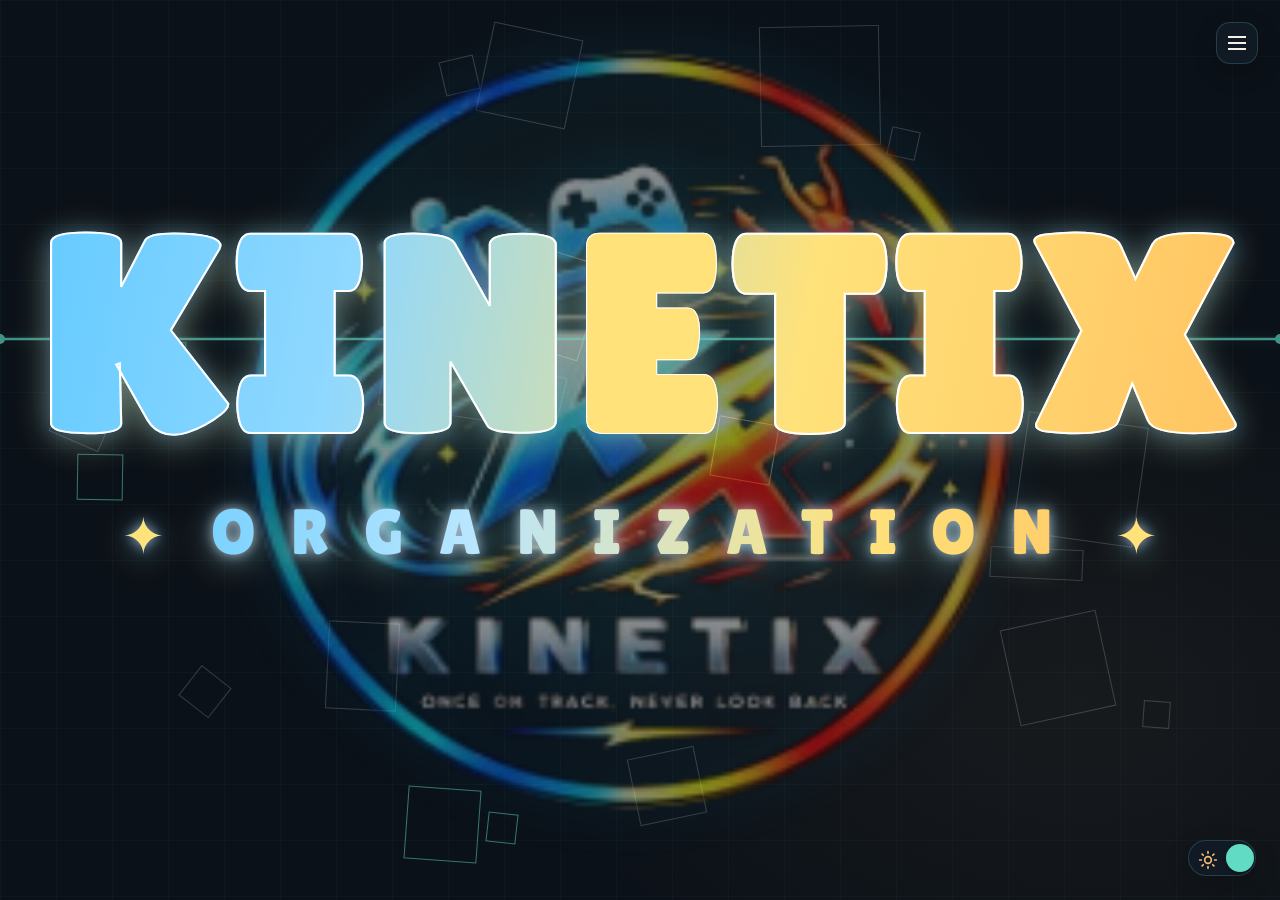
==== commit 32919298: "Center hero on phones and align string with wordmark Co-authored-by: Copilot <223556219+Copilot@user" ====
--- a/kinetix/index.html
+++ b/kinetix/index.html
@@ -1,680 +1,680 @@
-<!DOCTYPE html>
-<!--KAI WEBS-->
-<html lang="en">
-    <head>
-        <meta charset="utf-8">
-        <script>
-            (function() {
-                try {
-                    if (localStorage.getItem('kinetix-theme') === 'light') document.documentElement.setAttribute('data-theme', 'light');
-                } catch (e) {}
-            })();
-        </script>
-        <meta name="viewport" content="width=device-width, initial-scale=1.0">
-        <title>Kinetix Organization | City College of Angeles</title>
-        <meta name="description"
-              content="KINETIX Organization is a student-led event management organization from City College of Angeles, specializing in planning and coordinating engaging events, sports activities, workshops, seminars, and other meaningful experiences. As Bachelor of Physical Education students with MICE electives, we combine creativity, teamwork, and event management skills to turn ideas into action.">
-        <link rel="preconnect" href="https://fonts.googleapis.com">
-        <link rel="preconnect" href="https://fonts.gstatic.com" crossorigin>
-        <link href="https://fonts.googleapis.com/css2?family=Anton&family=DM+Sans:wght@400;500;600;700&family=Fredoka:wght@500;600;700&family=Space+Grotesk:wght@500;600;700&display=swap"
-              rel="stylesheet">
-        <link rel="stylesheet" href="kinetix-style.css?v=61">
-    </head>
-    <body>
-        <header class="site-header">
-            <button class="theme-toggle" id="themeToggle" type="button" role="switch" aria-checked="false" aria-label="Switch to light mode" title="Switch to light mode">
-                <svg class="theme-icon theme-icon-sun" aria-hidden="true" viewBox="0 0 24 24"><circle cx="12" cy="12" r="4"/><path d="M12 2v2M12 20v2M4.9 4.9l1.4 1.4M17.7 17.7l1.4 1.4M2 12h2M20 12h2M4.9 19.1l1.4-1.4M17.7 6.3l1.4-1.4"/></svg>
-                <svg class="theme-icon theme-icon-moon" aria-hidden="true" viewBox="0 0 24 24"><path d="M21 12.8A9 9 0 1 1 11.2 3a7 7 0 0 0 9.8 9.8Z"/></svg>
-                <span class="theme-knob" aria-hidden="true"></span>
-            </button>
-            <button class="nav-toggle" type="button" aria-label="Open navigation" aria-expanded="false" aria-controls="navLinks" title="Toggle navigation">
-                <span></span>
-                <span></span>
-                <span></span>
-            </button>
-            <nav class="topbar" aria-label="Main navigation">
-                <div class="nav-index" id="navLinks">
-                    <a href="#hero">HOME</a>
-                    <a href="#reveal">ABOUT US</a>
-                    <a href="#services">SERVICES</a>
-                    <a href="#events">EVENTS</a>
-                    <a href="#products">PRODUCTS</a>
-                    <a href="#register">REGISTER</a>
-                    <a href="#gallery">GALLERY</a>
-                    <a href="#initiate">CONTACT US</a>
-                    <a href="#legal">PRIVACY POLICY &amp; TERMS</a>
-                </div>
-            </nav>
-        </header>
-        <main id="mainContent">
-            <!-- ====================== 01 HERO ====================== -->
-            <section class="hero" id="hero" data-page-view>
-                <div class="hero-logo" aria-hidden="true">
-                    <img src="images/kinetix-logo.png" alt="" width="220" height="220">
-                </div>
-                <h1 class="hero-title" aria-label="Kinetix Organization">
-                    <span>KIN<b>E</b>TIX</span>
-                    <span class="hero-org">ORGANIZATION</span>
-                </h1>
-                <svg class="string-svg"
-                     id="stringSvg"
-                     preserveAspectRatio="none"
-                     aria-hidden="true">
-                    <path class="string-path" id="stringPath"></path>
-                    <circle class="string-anchor" id="anchorL" r="5"></circle>
-                    <circle class="string-anchor" id="anchorR" r="5"></circle>
-                    <circle class="string-grip" id="grip" r="7"></circle>
-                </svg>
-            </section>
-            <!-- ====================== 02 ABOUT ====================== -->
-            <section class="reveal" id="reveal" data-page-view>
-                <div class="reveal-cap">
-                    <span class="mono-label">ABOUT US</span>
-                    <h2>Made to bring<i> people </i>together</h2>
-                    <p>Kinetix is a student-led event management organization made up of fourth-year Bachelor of Physical Education students at City College of Angeles. Through our Event Management subject, we put our learning into practice by planning meaningful activities that encourage movement, teamwork, leadership, and active living.</p>
-                </div>
-                <div class="purpose-grid">
-                    <div class="purpose-item">
-                        <h3 class="mono-label">Our mission</h3>
-                        <p>We turn ideas into impactful, well-coordinated events through creativity, collaboration, and purposeful planning.</p>
-                    </div>
-                    <div class="purpose-item">
-                        <h3 class="mono-label">Our vision</h3>
-                        <p>To be a trusted event organization creating accessible experiences that inspire action and strengthen communities.</p>
-                    </div>
-                </div>
-                <div class="lenti-stage" id="lentiStage">
-                    <div class="lenti" id="lenti" aria-hidden="true"
-                         data-front="images/po.jpg"
-                         data-back="images/tu.jpg"></div>
-                </div>
-
-                <section class="team-section" aria-labelledby="team-heading">
-                    <div class="team-heading">
-                        <span class="mono-label">Meet the team</span>
-                        <h2 id="team-heading">Kinetix Organization Team</h2>
-                    </div>
-                    <ul class="team-grid" aria-label="Kinetix Organization Team members and responsibilities">
-                        <li class="team-card">
-                            <div class="team-avatar" aria-hidden="true"><img src="images/girl3.jpg" alt=""></div>
-                            <h3>Jingay S. Tamondong</h3>
-                            <p>Oversees the entire event and ensures that all activities, teams, and preparations are properly coordinated. Responsible for making major decisions and ensuring that the event runs smoothly.</p>
-                            <span class="team-role">Event Manager</span>
-                        </li>
-                        <li class="team-card">
-                            <div class="team-avatar" aria-hidden="true"><img src="images/prince.jpg" alt=""></div>
-                            <h3>Prince Jhon R. Miranda</h3>
-                            <p>Assists the Event Manager in planning, coordinating, and supervising the event. Helps monitor different teams and takes over assigned responsibilities when needed.</p>
-                            <span class="team-role">Assistant Event Manager</span>
-                        </li>
-                        <li class="team-card">
-                            <div class="team-avatar" aria-hidden="true"><img src="images/jen.jpg" alt=""></div>
-                            <h3>Jeanelle V. Santos</h3>
-                            <p>Coordinates communication and activities among the different committees. Ensures that tasks are properly assigned, deadlines are followed, and everyone is informed about event updates.</p>
-                            <span class="team-role">Coordinator</span>
-                        </li>
-                        <li class="team-card">
-                            <div class="team-avatar" aria-hidden="true"><img src="images/bak.jpg" alt=""></div>
-                            <h3>Adrian Kurt P. Patio</h3>
-                            <p>Manages the event's budget and financial records. Prepares expense estimates, monitors spending, and ensures that funds are used appropriately and efficiently.</p>
-                            <span class="team-role">Budgeting Manager</span>
-                        </li>
-                        <li class="team-card">
-                            <div class="team-avatar" aria-hidden="true"><img src="images/girl1.jpg" alt=""></div>
-                            <h3>Gidhel Darlin B. Dichoso</h3>
-                            <p>Handles important event information and ensures that accurate details are communicated to participants, organizers, and other stakeholders.</p>
-                            <span class="team-role">Information Manager</span>
-                        </li>
-                        <li class="team-card">
-                            <div class="team-avatar" aria-hidden="true"><img src="images/intit.jpg" alt=""></div>
-                            <h3>Princiss Melody O. Melody</h3>
-                            <p>Assists in organizing and distributing event information. Helps prepare announcements, updates, schedules, and other materials needed to keep participants informed.</p>
-                            <span class="team-role">Information Manager</span>
-                        </li>
-                        <li class="team-card">
-                            <div class="team-avatar" aria-hidden="true"><img src="images/girl4.jpg" alt=""></div>
-                            <h3>Mary Ann A. Turner</h3>
-                            <p>Oversees the physical setup and facilities needed for the event, including the venue, seating, equipment, decorations, and other infrastructure requirements.</p>
-                            <span class="team-role">Infrastructure Manager</span>
-                        </li>
-                        <li class="team-card">
-                            <div class="team-avatar" aria-hidden="true"><img src="images/girl2.jpg" alt=""></div>
-                            <h3>Trisha Anne Buscayno</h3>
-                            <p>Assists in preparing and monitoring the event venue and physical facilities. Ensures that equipment, furniture, and other setup requirements are properly arranged and ready before the event.</p>
-                            <span class="team-role">Infrastructure Manager</span>
-                        </li>
-                        <li class="team-card">
-                            <div class="team-avatar" aria-hidden="true"><img src="images/boy3.jpg" alt=""></div>
-                            <h3>Ranzes T. Javier</h3>
-                            <p>Manages the movement and availability of supplies, equipment, and materials needed for the event. Ensures that resources are delivered to the correct location on time.</p>
-                            <span class="team-role">Logistics Manager</span>
-                        </li>
-                        <li class="team-card">
-                            <div class="team-avatar" aria-hidden="true"><img src="images/boy5.jpg" alt=""></div>
-                            <h3>Jessie M. Liwanag</h3>
-                            <p>Assists in organizing transportation, supplies, equipment, and other logistical requirements. Helps ensure that all materials are available and properly distributed during the event.</p>
-                            <span class="team-role">Logistics Manager</span>
-                        </li>
-                        <li class="team-card">
-                            <div class="team-avatar" aria-hidden="true"><img src="images/bo2.jpg" alt=""></div>
-                            <h3>Justine Kyle R. Dungca</h3>
-                            <p>Oversees safety and security during the event. Coordinates security procedures, monitors potential risks, and helps ensure the safety of participants, staff, and guests.</p>
-                            <span class="team-role">Security Manager</span>
-                        </li>
-                        <li class="team-card">
-                            <div class="team-avatar" aria-hidden="true"><img src="images/boy1.jpg" alt=""></div>
-                            <h3>Jhon Michael P. Padua</h3>
-                            <p>Assists in implementing safety and security measures. Helps monitor the venue, manage crowd safety, respond to incidents, and ensure that event rules are followed.</p>
-                            <span class="team-role">Security Manager</span>
-                        </li>
-                    </ul>
-                </section>
-            </section>
-            <!-- ====================== 03 CATEGORIES ====================== -->
-            <section class="matrix-wrap" id="projects" data-page-view>
-                <div class="section-head">
-                    <h2>SERVICES, EVENTS &amp; PRODUCTS</h2>
-                    <p>We turn ideas into engaging experiences through creative event concepts, seamless execution, and collaborative services. As a student-led event management organization, we deliver purposeful events that bring people together, inspire participation, and create meaningful and memorable experiences for students, schools, and communities. </p>
-                </div>
-                <div class="matrix category-grid" id="matrix">
-                    <section class="category-column" id="services" aria-labelledby="category-services">
-                        <div class="category-heading">
-                            <h3 id="category-services">Our Services</h3>
-                        </div>
-                        <p class="services-intro">At KINETIX Organization, we offer a variety of services designed to promote physical fitness, teamwork, creativity, leadership, and meaningful student experiences. Through well-organized events and engaging activities, we aim to create opportunities for learning, collaboration, and active participation.</p>
-                        <div class="category-items services-list">
-                            <div class="cell" tabindex="0" role="button" aria-label="Seminar">
-                                <div class="cell-media" style="background-image:url('images/project-09.jpg')"></div>
-                                <div class="cell-num">1</div>
-                                <div class="cell-name">SEMINAR</div>
-                                <div class="cell-detail">We organize educational seminars that provide valuable knowledge, practical insights, and learning opportunities for students and participants. Our seminars focus on personal development, leadership, sports, physical education, and other relevant topics that inspire growth and learning.</div>
-                                <div class="cell-cat">Learning &amp; Development</div>
-                            </div>
-                            <div class="cell" tabindex="0" role="button" aria-label="Workshop">
-                                <div class="cell-media" style="background-image:url('images/project-05.jpg')"></div>
-                                <div class="cell-num">2</div>
-                                <div class="cell-name">WORKSHOP</div>
-                                <div class="cell-detail">We conduct interactive and hands-on workshops designed to enhance participants' skills, creativity, and teamwork. Through practical activities and guided learning experiences, we encourage active participation and help students develop skills they can apply in real-life situations.</div>
-                                <div class="cell-cat">Learning &amp; Development</div>
-                            </div>
-                            <div class="cell" tabindex="0" role="button" aria-label="Officiating">
-                                <div class="cell-media" style="background-image:url('images/project-06.jpg')"></div>
-                                <div class="cell-num">3</div>
-                                <div class="cell-name">OFFICIATING</div>
-                                <div class="cell-detail">Held in August 30, 2025 at the Angeles City National Trade School. We provide officiating services for sports events and competitions, ensuring organized gameplay, fair decisions, and proper implementation of game rules. Our team supports smooth event operations while promoting discipline, sportsmanship, and respect among players and participants.</div>
-                                <div class="cell-cat">August 30, 2025 · Angeles City National Trade School</div>
-                            </div>
-                            <div class="cell" tabindex="0" role="button" aria-label="P.E. Days">
-                                <div class="cell-media" style="background-image:url('images/project-03.jpg')"></div>
-                                <div class="cell-num">4</div>
-                                <div class="cell-name">P.E. DAYS</div>
-                                <div class="cell-detail">Held in September 24 &amp; 25, 2026 at the City College of Angeles. We organize exciting and engaging P.E. Days that encourage students to embrace physical activity, teamwork, and healthy competition. Through various sports, recreational games, and interactive activities, we create memorable experiences that promote fitness, camaraderie, and school spirit.</div>
-                                <div class="cell-cat">September 24 &amp; 25, 2026 · City College of Angeles</div>
-                            </div>
-                            <div class="cell" tabindex="0" role="button" aria-label="College Days">
-                                <div class="cell-media" style="background-image:url('images/project-02.jpg')"></div>
-                                <div class="cell-num">5</div>
-                                <div class="cell-name">COLLEGE DAYS</div>
-                                <div class="cell-detail">Held in March 30, 2026 at the City College of Angeles. We help plan and organize College Days that celebrate student life, creativity, talent, and unity. From interactive activities and friendly competitions to engaging programs and special events, we aim to make every celebration meaningful, enjoyable, and memorable for the entire college community.</div>
-                                <div class="cell-cat">March 30, 2026 · City College of Angeles</div>
-                            </div>
-                        </div>
-                    </section>
-                    <section class="category-column" id="events" aria-labelledby="category-events">
-                        <div class="category-heading">
-                            <span class="category-index">04</span>
-                            <h3 id="category-events">Events</h3>
-                            <span class="category-count">04</span>
-                        </div>
-                        <div class="category-items">
-                            <div class="cell" tabindex="0" role="button" aria-label="Workshop (Folk dance and Ballroom)">
-                                <div class="cell-media" style="background-image:url('images/project-05.jpg')"></div>
-                                <div class="cell-num">1</div>
-                                <div class="cell-name">WORKSHOP</div>
-                                <div class="cell-detail">Held on November 17, 2023, Show the participation in the Ballroom and Folk Dance Workshop, where we learned and practiced different dance movements, steps, and techniques. Through this workshop, we were able to experience the importance of discipline, cooperation, and active participation in learning different forms of dance.</div>
-                                <div class="cell-cat">Folk Dance and Ballroom</div>
-                            </div>
-                            <div class="cell" tabindex="0" role="button" aria-label="Next Level PE seminar">
-                                <div class="cell-media" style="background-image:url('images/project-03.jpg')"></div>
-                                <div class="cell-num">2</div>
-                                <div class="cell-name">SEMINAR</div>
-                                <div class="cell-detail">Held on April 10, 2026, “NEXT-LEVEL PE: Strategy, Leadership, and Success” was successfully organized by the 4th-year Bachelor of Physical Education students of City College of Angeles under KINETIX Organization, in collaboration with Victory Vault, as part of our event subject requirement. The seminar brought together 2nd-year BPE students for a day of learning and inspiration, focusing on strategy, leadership, teamwork, and success in Physical Education. Participants shared positive feedback, highlighting the event as a meaningful and enjoyable experience filled with valuable knowledge, fresh insights, and memorable moments.</div>
-                                <div class="cell-cat">Next Level PE</div>
-                            </div>
-                            <div class="cell" tabindex="0" role="button" aria-label="Officiating">
-                                <div class="cell-media" style="background-image:url('images/project-04.jpg')"></div>
-                                <div class="cell-num">3</div>
-                                <div class="cell-name">OFFICIATING</div>
-                                <div class="cell-detail">Held on August 30, 2025 at the Angeles City National Trade School. PE students gain hands-on experience in sports coaching, where they learn to train, guide, and motivate athletes toward improved performance. They develop skills in training planning, communication, leadership, teamwork, and athlete development, preparing them for future careers as professional coaches and Physical Education practitioners.</div>
-                                <div class="cell-cat">Angeles City National Trade School</div>
-                            </div>
-                            <div class="cell" tabindex="0" role="button" aria-label="College Days">
-                                <div class="cell-media" style="background-image:url('images/project-08.jpg')"></div>
-                                <div class="cell-num">4</div>
-                                <div class="cell-name">COLLEGE DAYS</div>
-                                <div class="cell-detail">Held on March 26-30, 2026 at the City College of Angeles. CCA Days celebrates the skills, talents, and abilities of City College of Angeles students through culture, sports, creativity, and teamwork. It provides a platform for students to showcase their potential, build connections, and celebrate achievements as one CCA community.</div>
-                                <div class="cell-cat">City College of Angeles</div>
-                            </div>
-                            <div class="cell" tabindex="0" role="button" aria-label="PE Days">
-                                <div class="cell-media" style="background-image:url('images/project-07.jpg')"></div>
-                                <div class="cell-num">5</div>
-                                <div class="cell-name">PE DAYS</div>
-                                <div class="cell-detail">PE Days at City College of Angeles held on September 24/25, 2026, celebrated fitness, teamwork, and healthy living through engaging activities and Mr. and Ms. Fitness. With the support of 4th year BPE students, the event showcased student talents, built confidence, and strengthened connections through Physical Education.</div>
-                                <div class="cell-cat">City College of Angeles</div>
-                            </div>
-                        </div>
-                    </section>
-                    <section class="category-column" id="products" aria-labelledby="category-products">
-                        <div class="category-heading">
-                            <span class="category-index">05</span>
-                            <h3 id="category-products">Products</h3>
-                            <span class="category-count">02</span>
-                        </div>
-                        <div class="category-items">
-                            <p class="cart-status" role="status" aria-live="polite"><span id="productCartCount">0</span> items added</p>
-                            <article class="product-card" aria-label="Soya Pop product card">
-                                <div class="cell" tabindex="0" role="button" aria-label="Soya Pop">
-                                    <div class="cell-media" style="background-image:url('images/project-01.jpg')"></div>
-                                    <div class="cell-num">01</div>
-                                    <div class="cell-name">SOYA POP</div>
-                                    <div class="cell-detail">Soya Pop is a delicious soy milk drink made from whole soybeans and available in three flavors: Original, Banana, and Cereal. Each 240 mL serving contains 7g of protein and essential nutrients like calcium, vitamin D, vitamin B12, and potassium. Smooth, flavorful, and convenient, Soya Pop is a great choice for enjoying soy milk anytime.</div>
-                                    <div class="cell-cat">Original · Banana · Cereal — ₱40</div>
-                                </div>
-                                <div class="product-card-actions">
-                                    <span class="product-price">₱40.00</span>
-                                    <button class="add-to-cart" type="button" data-product="soya-pop" data-name="Soya Pop" data-price="40">Add to cart</button>
-                                </div>
-                                <div class="product-flavor-picker" data-product="soya-pop">
-                                    <label>Flavor</label>
-                                    <select aria-label="Choose Soya Pop flavor">
-                                        <option value="Original">Original</option>
-                                        <option value="Banana">Banana</option>
-                                        <option value="Cereal">Cereal</option>
-                                    </select>
-                                </div>
-                            </article>
-                            <article class="product-card" aria-label="Nutflix product card">
-                                <div class="cell" tabindex="0" role="button" aria-label="Nutflix">
-                                    <div class="cell-media" style="background-image:url('images/project-02.jpg')"></div>
-                                    <div class="cell-num">02</div>
-                                    <div class="cell-name">NUTFLIX</div>
-                                    <div class="cell-detail">Nutflix is a delicious mixed-nut snack made with walnuts, almonds, cashews, raisins, pumpkin seeds, cranberries, and blackberries. It offers a satisfying mix of crunchy nuts, seeds, and naturally sweet dried fruits in every bite. Packed in a convenient 200g container, Nutflix is perfect for a quick and enjoyable snack at school, work, while traveling, or anytime you need a tasty treat.</div>
-                                    <div class="cell-cat">200g — ₱106</div>
-                                </div>
-                                <div class="product-card-actions">
-                                    <span class="product-price">₱106.00</span>
-                                    <button class="add-to-cart" type="button" data-product="nutflix" data-name="Nutflix" data-price="106">Add to cart</button>
-                                </div>
-                            </article>
-                        </div>
-                    </section>
-                </div>
-            </section>
-            <!-- ====================== 06 CONTACT ====================== -->
-            <footer class="initiate" id="initiate" data-page-view>
-                <div class="initiate-inner">
-                    <span class="mono-label">Have an event in mind?</span>
-                    <h2 class="scatter" id="scatter" data-lines="LET'S MAKE IT|HAPPEN" aria-label="LET'S MAKE IT HAPPEN">LET'S MAKE IT HAPPEN</h2>
-                    <div class="contact-wrap" id="contactWrap">
-                        <div class="contact-grid" aria-label="Contact information">
-                            <section class="contact-item">
-                                <h3>Contact</h3>
-                                <a class="contact-link" href="tel:+639367427515">
-                                    <svg class="contact-icon" aria-hidden="true" viewBox="0 0 24 24"><path d="M7 3h3l2 5-2.2 1.8a15 15 0 0 0 4.4 4.4L16 12l5 2v3c0 1.1-.9 2-2 2C10.7 19 5 13.3 5 6c0-1.7.8-3 2-3Z"/></svg>
-                                    <span>0936-742-7515</span>
-                                </a>
-                                <a class="contact-link" href="mailto:kinetixorg.2026@gmail.com">
-                                    <svg class="contact-icon" aria-hidden="true" viewBox="0 0 24 24"><rect x="3" y="5" width="18" height="14" rx="2"/><path d="m4 7 8 6 8-6"/></svg>
-                                    <span>kinetixorg.2026@gmail.com</span>
-                                </a>
-                            </section>
-                            <section class="contact-item">
-                                <h3>Find us</h3>
-                                <a class="contact-link" href="https://www.google.com/maps/search/?api=1&amp;query=Arayat+Blvd%2C+Brgy+Pampanga%2C+Angeles+City" target="_blank" rel="noopener noreferrer">
-                                    <svg class="contact-icon" aria-hidden="true" viewBox="0 0 24 24"><path d="M20 10c0 5-8 12-8 12S4 15 4 10a8 8 0 1 1 16 0Z"/><circle cx="12" cy="10" r="2.5"/></svg>
-                                    <span>Arayat Blvd, Brgy Pampanga,<br>Angeles City</span>
-                                </a>
-                                <p class="contact-meta"><svg class="contact-icon" aria-hidden="true" viewBox="0 0 24 24"><path d="M3 21h18M5 21V7l7-4 7 4v14M9 21v-6h6v6M9 9h.01M15 9h.01M9 12h.01M15 12h.01"/></svg><span>Physical Location: L401</span></p>
-                            </section>
-                            <section class="contact-item">
-                                <h3>Hours &amp; social</h3>
-                                <p class="contact-meta"><svg class="contact-icon" aria-hidden="true" viewBox="0 0 24 24"><circle cx="12" cy="12" r="9"/><path d="M12 7v5l3 2"/></svg><span>8:00 AM – 5:00 PM</span></p>
-                                <div class="contact-social">
-                                    <a href="https://www.facebook.com/profile.php?id=61587836133745" target="_blank" rel="noopener noreferrer"><svg class="contact-icon" aria-hidden="true" viewBox="0 0 24 24"><path d="M14 21v-8h3l.5-4H14V7c0-1.2.4-2 2-2h2V1.4C17.2 1.2 16.2 1 15 1c-3.2 0-5 1.9-5 5.4V9H7v4h3v8"/></svg><span>Facebook</span></a>
-                                    <a href="https://www.instagram.com/kinetix_org/" target="_blank" rel="noopener noreferrer"><svg class="contact-icon" aria-hidden="true" viewBox="0 0 24 24"><rect x="3" y="3" width="18" height="18" rx="5"/><circle cx="12" cy="12" r="4"/><path d="M17.5 6.5h.01"/></svg><span>Instagram</span></a>
-                                </div>
-                            </section>
-                        </div>
-                    </div>
-                </div>
-                <div class="sig-foot">
-                    <span>Kinetix Organization · City College of Angeles</span>
-                    <span>Student-led events, thoughtfully made</span>
-                </div>
-            </footer>
-
-            <!-- ====================== 07 PRIVACY POLICY & TERMS ====================== -->
-            <section class="legal-section" id="legal" data-page-view aria-label="Privacy Policy and Terms">
-                <div class="legal-wrap">
-                    <div class="legal-intro">
-                        <span class="mono-label">Privacy Policy &amp; Terms</span>
-                        <h2>Privacy Policy &amp; Terms</h2>
-                    </div>
-
-                    <div class="legal-list">
-                        <details class="legal-item" open>
-                            <summary>Privacy Policy</summary>
-                            <div class="legal-content">
-                                <p>KINETIX Organization respects your privacy and is committed to protecting the personal information you provide when you visit our website, communicate with our organization, or participate in our events and activities. This Privacy Policy explains what information we may collect, how we use it, how we protect it, and the choices you have regarding your information.</p>
-
-                                <h3>1. Information We Collect</h3>
-                                <p>Depending on how you interact with our website and organization, we may collect information such as:</p>
-                                <ul>
-                                    <li>Name and contact information</li>
-                                    <li>Email address and other communication details</li>
-                                    <li>Event registration or participation information</li>
-                                    <li>Organization, school, or affiliation, when relevant to an event</li>
-                                    <li>Information voluntarily provided through contact forms, registration forms, surveys, or inquiries</li>
-                                    <li>Technical information necessary for the operation and security of the website</li>
-                                </ul>
-                                <p>We only request information that is reasonably necessary for the purpose for which it is collected.</p>
-
-                                <h3>2. How We Use Your Information</h3>
-                                <p>Information provided to KINETIX may be used to:</p>
-                                <ul>
-                                    <li>Process event registrations and participation</li>
-                                    <li>Respond to inquiries and requests</li>
-                                    <li>Communicate important event announcements and updates</li>
-                                    <li>Coordinate programs, workshops, seminars, sports activities, and other events</li>
-                                    <li>Improve our services, programs, and website</li>
-                                    <li>Maintain the security and proper operation of our website</li>
-                                    <li>Comply with applicable school policies and legal requirements</li>
-                                </ul>
-                                <p>We will not use your personal information for unrelated purposes without appropriate notice or consent.</p>
-
-                                <h3>3. Sharing of Information</h3>
-                                <p>KINETIX does not sell or rent personal information. Information may only be shared when reasonably necessary to conduct an event or activity, fulfill a requested service, comply with applicable requirements, or when you have provided appropriate permission. When an activity involves third-party partners, sponsors, venues, or service providers, information will only be shared when necessary for the relevant activity and subject to applicable privacy requirements.</p>
-
-                                <h3>4. Photographs and Event Documentation</h3>
-                                <p>KINETIX may document its events through photographs, videos, or other media for legitimate organizational purposes, such as event documentation, reports, and promotional materials. Where required, appropriate consent or permission will be obtained before using identifiable photographs or recordings, particularly for promotional purposes. If you have concerns regarding the use of your image or personal information, you may contact KINETIX through the contact details provided on our website.</p>
-
-                                <h3>5. Data Protection</h3>
-                                <p>We take reasonable measures to protect personal information against unauthorized access, disclosure, alteration, loss, or misuse. However, no online system can be guaranteed to be completely secure. Users should avoid submitting unnecessary sensitive or confidential information through public or unsecured channels.</p>
-
-                                <h3>6. Data Retention</h3>
-                                <p>Personal information will only be retained for as long as reasonably necessary to fulfill the purpose for which it was collected, comply with applicable requirements, or support legitimate organizational activities. When information is no longer necessary, appropriate measures may be taken to securely delete, destroy, or anonymize it.</p>
-
-                                <h3>7. Your Privacy Rights</h3>
-                                <p>Subject to applicable laws, regulations, and school policies, you may have rights regarding your personal information, including the right to:</p>
-                                <ul>
-                                    <li>Know what personal information is being collected and how it is used</li>
-                                    <li>Request access to information concerning you</li>
-                                    <li>Request correction of inaccurate information</li>
-                                    <li>Raise concerns regarding the handling of your personal information</li>
-                                    <li>Withdraw consent where applicable</li>
-                                </ul>
-                                <p>For privacy-related concerns, please contact KINETIX through the contact information provided on this website.</p>
-
-                                <h3>8. Changes to This Privacy Policy</h3>
-                                <p>KINETIX may update this Privacy Policy when necessary to reflect changes in our activities, website, policies, or applicable requirements. Any significant changes will be communicated through the website or other appropriate channels.</p>
-                            </div>
-                        </details>
-
-                        <details class="legal-item">
-                            <summary>Terms and Conditions</summary>
-                            <div class="legal-content">
-                                <p>Welcome to the KINETIX Organization website. By accessing or using this website, you agree to follow these Terms and Conditions. If you do not agree with these terms, please discontinue use of the website.</p>
-
-                                <h3>1. About KINETIX</h3>
-                                <p>KINETIX Organization is a student-led event management organization composed of fourth-year Bachelor of Physical Education students with electives in Meetings, Incentives, Conventions, and Exhibitions (MICE) from City College of Angeles. Our activities may include sports programs, seminars, workshops, games, dance activities, recreational programs, and other events.</p>
-
-                                <h3>2. Use of the Website</h3>
-                                <p>You agree to use this website responsibly and only for lawful purposes. You must not:</p>
-                                <ul>
-                                    <li>Use the website for fraudulent or unlawful activities</li>
-                                    <li>Submit false or misleading information</li>
-                                    <li>Attempt to interfere with the operation or security of the website</li>
-                                    <li>Access information or accounts without authorization</li>
-                                    <li>Upload or transmit harmful software or content</li>
-                                    <li>Use website content in a manner that violates applicable laws or the rights of others</li>
-                                </ul>
-
-                                <h3>3. Event Registration</h3>
-                                <p>Some KINETIX events may require registration. By submitting an event registration form, you agree to provide accurate and complete information. Registration does not automatically guarantee participation unless confirmation is provided by KINETIX or the authorized event organizers. Event schedules, venues, requirements, fees, and other details may be changed when necessary. Participants will be informed of significant changes through appropriate communication channels.</p>
-
-                                <h3>4. Event Participation</h3>
-                                <p>Participants are expected to follow the rules, safety guidelines, instructions, and reasonable directions provided by KINETIX and event organizers. Participants may be required to comply with applicable school policies and venue regulations. KINETIX reserves the right to address disruptive, unsafe, or inappropriate conduct in accordance with applicable policies and procedures.</p>
-
-                                <h3>5. Intellectual Property</h3>
-                                <p>Unless otherwise indicated, materials appearing on this website—including the KINETIX name, logo, graphics, original text, photographs, and other original content—belong to or are used with permission by KINETIX or the respective rights holder. You may not reproduce, modify, distribute, or use protected materials for commercial purposes without appropriate permission.</p>
-
-                                <h3>6. Third-Party Links</h3>
-                                <p>The website may contain links to external websites, social media pages, registration platforms, or other third-party services. These websites are operated independently from KINETIX. We are not responsible for the content, privacy practices, availability, or security of external websites. Users should review the terms and privacy policies of third-party websites before providing personal information.</p>
-
-                                <h3>7. Website Content</h3>
-                                <p>KINETIX makes reasonable efforts to provide accurate and updated information on the website. However, event details, schedules, availability, and other information may change. KINETIX reserves the right to correct, update, or remove website content when necessary.</p>
-
-                                <h3>8. Limitation of Responsibility</h3>
-                                <p>KINETIX aims to provide reliable information and well-organized activities. However, the organization cannot guarantee that the website will always be available, error-free, or free from technical interruptions. Participation in physical activities and events may involve inherent risks. Participants are expected to follow applicable safety instructions and disclose relevant information when required by the event's procedures.</p>
-
-                                <h3>9. Changes to These Terms</h3>
-                                <p>KINETIX may update these Terms and Conditions when necessary. Updated terms will be posted on this website with the corresponding effective date. Continued use of the website after an update constitutes acknowledgment of the revised terms, subject to applicable law and school policies.</p>
-
-                                <h3>10. Contact Us</h3>
-                                <p>If you have questions, concerns, or requests regarding this Privacy Policy or these Terms and Conditions, please contact:</p>
-                                <p><strong>KINETIX Organization</strong><br>
-                                Email: <a href="mailto:kinetixorg.2026@gmail.com">kinetixorg.2026@gmail.com</a><br>
-                                Phone: <a href="tel:+639367427515">0936-742-7515</a><br>
-                                Social Media: <a href="https://www.facebook.com/profile.php?id=61587836133745" target="_blank" rel="noopener noreferrer">Facebook</a> · <a href="https://www.instagram.com/kinetix_org/" target="_blank" rel="noopener noreferrer">Instagram</a><br>
-                                Address: Arayat Blvd, Brgy Pampanga, Angeles City</p>
-                            </div>
-                        </details>
-                    </div>
-                </div>
-            </section>
-
-            <!-- ====================== GALLERY & ACHIEVEMENTS ====================== -->
-            <section class="legal-section gallery-section" id="gallery" data-page-view aria-label="Gallery and achievements">
-                <div class="legal-wrap">
-                    <div class="legal-intro">
-                        <span class="mono-label">Highlights from previous events</span>
-                        <h2>Gallery</h2>
-                    </div>
-
-                    <h3 class="gal-title" id="galTitle"></h3>
-                    <div class="gal-stage">
-                        <button type="button" class="gal-arrow gal-prev" id="galPrev" aria-label="Previous photo">&#8249;</button>
-                        <div class="gal-grid" id="galGrid">
-                        <figure class="gal-item" data-event="Seminar" data-sort="2026-04-10" tabindex="0" role="button" aria-label="Open Next-Level PE Seminar photo">
-                            <img src="images/project-03.jpg" alt="Next-Level PE Seminar" loading="lazy">
-                            <figcaption><strong>Next-Level PE Seminar</strong><span>April 10, 2026</span></figcaption>
-                        </figure>
-                        <figure class="gal-item" data-event="College Days" data-sort="2026-03-26" tabindex="0" role="button" aria-label="Open College Days photo">
-                            <img src="images/project-08.jpg" alt="College Days" loading="lazy">
-                            <figcaption><strong>College Days</strong><span>March 26-30, 2026</span></figcaption>
-                        </figure>
-                        <figure class="gal-item" data-event="PE Days" data-sort="2026-09-24" tabindex="0" role="button" aria-label="Open PE Days photo">
-                            <img src="images/project-07.jpg" alt="PE Days" loading="lazy">
-                            <figcaption><strong>PE Days</strong><span>September 24/25, 2026</span></figcaption>
-                        </figure>
-                        <figure class="gal-item" data-event="Officiating" data-sort="2025-08-30" tabindex="0" role="button" aria-label="Open Officiating photo">
-                            <img src="images/project-04.jpg" alt="Officiating" loading="lazy">
-                            <figcaption><strong>Officiating</strong><span>August 30, 2025</span></figcaption>
-                        </figure>
-                        <figure class="gal-item" data-event="Workshop" data-sort="2023-11-17" tabindex="0" role="button" aria-label="Open Workshop photo">
-                            <img src="images/project-05.jpg" alt="Folk Dance and Ballroom Workshop" loading="lazy">
-                            <figcaption><strong>Folk Dance &amp; Ballroom Workshop</strong><span>November 17, 2023</span></figcaption>
-                        </figure>
-                        <figure class="gal-item" data-event="Group Photo" data-sort="" tabindex="0" role="button" aria-label="Open Group Photo 1">
-                            <img src="images/GROUP PHOTO 1.jpg" alt="KINETIX organization group photo 1" loading="lazy">
-                            <figcaption><strong>Group Photo 1</strong></figcaption>
-                        </figure>
-                        <figure class="gal-item" data-event="Group Photo" data-sort="" tabindex="0" role="button" aria-label="Open Group Photo">
-                            <img src="images/GROUP PHOTO.jpg" alt="KINETIX organization group photo" loading="lazy">
-                            <figcaption><strong>Group Photo</strong></figcaption>
-                        </figure>
-                        </div>
-                        <button type="button" class="gal-arrow gal-next" id="galNext" aria-label="Next photo">&#8250;</button>
-                    </div>
-
-                    <div class="legal-intro gal-subhead">
-                        <span class="mono-label">Event videos</span>
-                        <h2>Videos</h2>
-                    </div>
-                    <div class="gal-video-card">
-                        <video id="galPlayer" controls autoplay muted playsinline hidden></video>
-                        <p class="gal-empty" id="galVideoEmpty">No videos yet. Videos will appear here.</p>
-                        <div class="gal-filters" id="galPlaylist"></div>
-                    </div>
-
-                    <div class="legal-intro gal-subhead">
-                        <span class="mono-label">Awards &amp; milestones</span>
-                        <h2>Achievement Wall</h2>
-                    </div>
-
-                    <div class="ach-grid">
-                        <article class="ach-card"><span class="ach-year">2026</span><h3>Next-Level PE Seminar</h3><p>Successfully organized with Victory Vault for 2nd-year BPE students on strategy, leadership, and success.</p></article>
-                        <article class="ach-card"><span class="ach-year">2026</span><h3>College Days</h3><p>Took part in the CCA celebration of student skills, talents, culture, sports, and teamwork.</p></article>
-                        <article class="ach-card"><span class="ach-year">2026</span><h3>PE Days</h3><p>Supported Mr. and Ms. Fitness and activities promoting fitness, teamwork, and healthy living.</p></article>
-                        <article class="ach-card"><span class="ach-year">2026</span><h3>Soya Pop &amp; Nutflix</h3><p>Launched our two organization products, now available through the Products page.</p></article>
-                        <article class="ach-card"><span class="ach-year">2025</span><h3>Officiating Experience</h3><p>Hands-on sports coaching and officiating at the Angeles City National Trade School.</p></article>
-                        <article class="ach-card"><span class="ach-year">2023</span><h3>Folk Dance &amp; Ballroom Workshop</h3><p>Learned dance steps and techniques while building discipline and cooperation.</p></article>
-                    </div>
-                </div>
-            </section>
-
-            <!-- ====================== DIGITAL REGISTRATION ====================== -->
-            <section class="legal-section register-section" id="register" data-page-view aria-label="Event registration">
-                <div class="legal-wrap">
-                    <div class="legal-intro">
-                        <span class="mono-label">Join an event</span>
-                        <h2>Register</h2>
-                    </div>
-
-                    <div class="reg-card" id="regFormCard">
-                        <form id="regForm" novalidate>
-                            <div class="billing-grid">
-                                <label>Full name<input type="text" id="regName" autocomplete="name" required></label>
-                                <label>Email<input type="email" id="regEmail" autocomplete="email" required></label>
-                                <label>Contact number<input type="tel" id="regPhone" autocomplete="tel" required></label>
-                                <label>School / organization<input type="text" id="regSchool" placeholder="e.g. City College of Angeles"></label>
-                                <label>Event
-                                    <select id="regEvent">
-                                        <option>PE Days</option>
-                                        <option>College Days</option>
-                                        <option>Seminar</option>
-                                        <option>Workshop</option>
-                                        <option>Officiating</option>
-                                    </select>
-                                </label>
-                                <label>Category
-                                    <select id="regCategory">
-                                        <option>Participant</option>
-                                        <option>Player</option>
-                                        <option>Audience</option>
-                                        <option>Volunteer</option>
-                                    </select>
-                                </label>
-                            </div>
-                            <p class="billing-error" id="regError" role="alert"></p>
-                            <button class="checkout-btn" type="submit">Register</button>
-                        </form>
-                    </div>
-
-                    <div class="reg-card" id="regPassCard" hidden>
-                        <div class="reg-pass">
-                            <div class="reg-info" id="regInfo"></div>
-                        </div>
-                        <div class="reg-actions">
-                            <a class="checkout-btn receipt-mail" id="regDownload" download="kinetix-pass.png" href="#">Download pass</a>
-                            <a class="checkout-btn receipt-mail" id="regMail" href="#">Send email</a>
-                            <button class="checkout-btn" id="regNew" type="button">Register another person</button>
-                        </div>
-                    </div>
-                </div>
-            </section>
-        </main>
-        <div class="gal-lightbox" id="galLightbox" hidden>
-            <button type="button" class="gal-close" id="galClose" aria-label="Close photo">&times;</button>
-            <img id="galLightImg" alt="">
-            <p id="galLightCap"></p>
-        </div>
-        <div class="cart-widget" id="cartWidget">
-            <div class="cart-panel" id="cartPanel" hidden>
-                <div class="cart-panel-head">
-                    <h2>Your cart</h2>
-                    <button class="cart-close" id="cartClose" type="button" aria-label="Close cart">&times;</button>
-                </div>
-                <p class="cart-empty" id="cartEmpty">Your cart is empty. Add a product to get started.</p>
-                <div class="cart-items" id="cartItems"></div>
-                <p class="cart-message" id="cartMessage" role="status"></p>
-                <div class="cart-panel-foot">
-                    <span><span id="cartTotalQuantity">0</span> total items</span>
-                    <button class="cart-clear" id="cartClear" type="button" disabled>Clear cart</button>
-                </div>
-                <div class="cart-summary"><span>Total</span><strong id="cartTotalPrice">₱0.00</strong></div>
-                <button class="checkout-btn" id="checkoutBtn" type="button" disabled>Proceed to billing</button>
-            </div>
-            <button class="cart-toggle" id="cartToggle" type="button" aria-expanded="false" aria-label="Open shopping cart">
-                <svg aria-hidden="true" viewBox="0 0 24 24"><circle cx="9" cy="20" r="1.5"/><circle cx="18" cy="20" r="1.5"/><path d="M2 3h3l2.7 12.4a2 2 0 0 0 2 1.6h7.6a2 2 0 0 0 2-1.5L21 7H6"/></svg>
-                <span class="cart-badge" id="cartBadge" hidden>0</span>
-            </button>
-        </div>
-        <div class="billing-modal" id="billingModal" role="dialog" aria-modal="true" aria-labelledby="billingTitle" hidden>
-            <div class="billing-card">
-                <button class="billing-close" id="billingClose" type="button" aria-label="Close">&times;</button>
-                <form id="billingForm" novalidate>
-                    <span class="mono-label">Billing</span>
-                    <h3 id="billingTitle">Order summary</h3>
-                    <div class="billing-lines" id="billingLines"></div>
-                    <div class="billing-total"><span>Total to pay</span><strong id="billingTotal">₱0.00</strong></div>
-                    <div class="billing-grid">
-                        <label>Full name<input type="text" id="billName" autocomplete="name" required></label>
-                        <label>Contact number<input type="tel" id="billPhone" autocomplete="tel" required></label>
-                        <label>Email (for your receipt)<input type="email" id="billEmail" autocomplete="email" required></label>
-                        <label>Pick-up / delivery place<input type="text" id="billPlace" placeholder="e.g. City College of Angeles, Room L401" required></label>
-                        <label>Payment method
-                            <select id="billPayment">
-                                <option value="Cash on pick-up">Cash on pick-up</option>
-                                <option value="GCash">GCash</option>
-                            </select>
-                        </label>
-                        <label>Notes (optional)<input type="text" id="billNotes"></label>
-                    </div>
-                    <p class="billing-error" id="billingError" role="alert"></p>
-                    <button class="checkout-btn" type="submit">Place order</button>
-                </form>
-                <div class="billing-receipt" id="billingReceipt" hidden></div>
-            </div>
-        </div>
-        <button class="faq-btn" id="faqBtn" type="button" aria-haspopup="dialog">FAQ</button>
-        <div class="billing-modal faq-modal" id="faqModal" role="dialog" aria-modal="true" aria-labelledby="faqTitle" hidden>
-            <div class="billing-card">
-                <button class="billing-close" id="faqClose" type="button" aria-label="Close">&times;</button>
-                <span class="mono-label">Need help?</span>
-                <h3 id="faqTitle">Frequently Asked Questions (FAQ)</h3>
-                <details class="faq-item" open>
-                    <summary>1. What is Kinetix Organization?</summary>
-                    <p>Kinetix Organization is a digital organization that provides information, services, resources, and experiences designed to connect and engage people.</p>
-                </details>
-                <details class="faq-item">
-                    <summary>2. What is the purpose of the Kinetix Organization website?</summary>
-                    <p>The website serves as a digital hub where visitors can learn about the organization, explore its services and products, and find ways to contact the team.</p>
-                </details>
-                <details class="faq-item">
-                    <summary>3. How can I contact Kinetix Organization directly?</summary>
-                    <p>You can contact Kinetix through <a href="tel:+639367427515">0936-742-7515</a> or <a href="mailto:kinetixorg.2026@gmail.com">kinetixorg.2026@gmail.com</a>.</p>
-                </details>
-                <details class="faq-item">
-                    <summary>4. Where is Kinetix Organization located?</summary>
-                    <p>Arayat Blvd, Brgy. Pampanga, Angeles City.</p>
-                </details>
-                <details class="faq-item">
-                    <summary>5. What are the business hours of Kinetix Organization?</summary>
-                    <p>Business hours are Monday to Friday, 8:00 AM to 5:00 PM.</p>
-                </details>
-            </div>
-        </div>
-        <script src="kinetix-script.js?v=23"></script>
-    </body>
-</html>
+<!DOCTYPE html>
+<!--KAI WEBS-->
+<html lang="en">
+    <head>
+        <meta charset="utf-8">
+        <script>
+            (function() {
+                try {
+                    if (localStorage.getItem('kinetix-theme') === 'light') document.documentElement.setAttribute('data-theme', 'light');
+                } catch (e) {}
+            })();
+        </script>
+        <meta name="viewport" content="width=device-width, initial-scale=1.0">
+        <title>Kinetix Organization | City College of Angeles</title>
+        <meta name="description"
+              content="KINETIX Organization is a student-led event management organization from City College of Angeles, specializing in planning and coordinating engaging events, sports activities, workshops, seminars, and other meaningful experiences. As Bachelor of Physical Education students with MICE electives, we combine creativity, teamwork, and event management skills to turn ideas into action.">
+        <link rel="preconnect" href="https://fonts.googleapis.com">
+        <link rel="preconnect" href="https://fonts.gstatic.com" crossorigin>
+        <link href="https://fonts.googleapis.com/css2?family=Anton&family=DM+Sans:wght@400;500;600;700&family=Fredoka:wght@500;600;700&family=Lilita+One&family=Space+Grotesk:wght@500;600;700&display=swap"
+              rel="stylesheet">
+        <link rel="stylesheet" href="kinetix-style.css?v=65">
+    </head>
+    <body>
+        <header class="site-header">
+            <button class="theme-toggle" id="themeToggle" type="button" role="switch" aria-checked="false" aria-label="Switch to light mode" title="Switch to light mode">
+                <svg class="theme-icon theme-icon-sun" aria-hidden="true" viewBox="0 0 24 24"><circle cx="12" cy="12" r="4"/><path d="M12 2v2M12 20v2M4.9 4.9l1.4 1.4M17.7 17.7l1.4 1.4M2 12h2M20 12h2M4.9 19.1l1.4-1.4M17.7 6.3l1.4-1.4"/></svg>
+                <svg class="theme-icon theme-icon-moon" aria-hidden="true" viewBox="0 0 24 24"><path d="M21 12.8A9 9 0 1 1 11.2 3a7 7 0 0 0 9.8 9.8Z"/></svg>
+                <span class="theme-knob" aria-hidden="true"></span>
+            </button>
+            <button class="nav-toggle" type="button" aria-label="Open navigation" aria-expanded="false" aria-controls="navLinks" title="Toggle navigation">
+                <span></span>
+                <span></span>
+                <span></span>
+            </button>
+            <nav class="topbar" aria-label="Main navigation">
+                <div class="nav-index" id="navLinks">
+                    <a href="#hero">HOME</a>
+                    <a href="#reveal">ABOUT US</a>
+                    <a href="#services">SERVICES</a>
+                    <a href="#events">EVENTS</a>
+                    <a href="#products">PRODUCTS</a>
+                    <a href="#register">REGISTER</a>
+                    <a href="#gallery">GALLERY</a>
+                    <a href="#initiate">CONTACT US</a>
+                    <a href="#legal">PRIVACY POLICY &amp; TERMS</a>
+                </div>
+            </nav>
+        </header>
+        <main id="mainContent">
+            <!-- ====================== 01 HERO ====================== -->
+            <section class="hero" id="hero" data-page-view>
+                <div class="hero-logo" aria-hidden="true">
+                    <img src="images/kinetix-logo.png" alt="" width="220" height="220">
+                </div>
+                <h1 class="hero-title" aria-label="Kinetix Organization">
+                    <span>KIN<b>E</b>TIX</span>
+                    <span class="hero-org">ORGANIZATION</span>
+                </h1>
+                <svg class="string-svg"
+                     id="stringSvg"
+                     preserveAspectRatio="none"
+                     aria-hidden="true">
+                    <path class="string-path" id="stringPath"></path>
+                    <circle class="string-anchor" id="anchorL" r="5"></circle>
+                    <circle class="string-anchor" id="anchorR" r="5"></circle>
+                    <circle class="string-grip" id="grip" r="7"></circle>
+                </svg>
+            </section>
+            <!-- ====================== 02 ABOUT ====================== -->
+            <section class="reveal" id="reveal" data-page-view>
+                <div class="reveal-cap">
+                    <span class="mono-label">ABOUT US</span>
+                    <h2>Made to bring<i> people </i>together</h2>
+                    <p>Kinetix is a student-led event management organization made up of fourth-year Bachelor of Physical Education students at City College of Angeles. Through our Event Management subject, we put our learning into practice by planning meaningful activities that encourage movement, teamwork, leadership, and active living.</p>
+                </div>
+                <div class="purpose-grid">
+                    <div class="purpose-item">
+                        <h3 class="mono-label">Our mission</h3>
+                        <p>We turn ideas into impactful, well-coordinated events through creativity, collaboration, and purposeful planning.</p>
+                    </div>
+                    <div class="purpose-item">
+                        <h3 class="mono-label">Our vision</h3>
+                        <p>To be a trusted event organization creating accessible experiences that inspire action and strengthen communities.</p>
+                    </div>
+                </div>
+                <div class="lenti-stage" id="lentiStage">
+                    <div class="lenti" id="lenti" aria-hidden="true"
+                         data-front="images/po.jpg"
+                         data-back="images/tu.jpg"></div>
+                </div>
+
+                <section class="team-section" aria-labelledby="team-heading">
+                    <div class="team-heading">
+                        <span class="mono-label">Meet the team</span>
+                        <h2 id="team-heading">Kinetix Organization Team</h2>
+                    </div>
+                    <ul class="team-grid" aria-label="Kinetix Organization Team members and responsibilities">
+                        <li class="team-card">
+                            <div class="team-avatar" aria-hidden="true"><img src="images/girl3.jpg" alt=""></div>
+                            <h3>Jingay S. Tamondong</h3>
+                            <p>Oversees the entire event and ensures that all activities, teams, and preparations are properly coordinated. Responsible for making major decisions and ensuring that the event runs smoothly.</p>
+                            <span class="team-role">Event Manager</span>
+                        </li>
+                        <li class="team-card">
+                            <div class="team-avatar" aria-hidden="true"><img src="images/prince.jpg" alt=""></div>
+                            <h3>Prince Jhon R. Miranda</h3>
+                            <p>Assists the Event Manager in planning, coordinating, and supervising the event. Helps monitor different teams and takes over assigned responsibilities when needed.</p>
+                            <span class="team-role">Assistant Event Manager</span>
+                        </li>
+                        <li class="team-card">
+                            <div class="team-avatar" aria-hidden="true"><img src="images/jen.jpg" alt=""></div>
+                            <h3>Jeanelle V. Santos</h3>
+                            <p>Coordinates communication and activities among the different committees. Ensures that tasks are properly assigned, deadlines are followed, and everyone is informed about event updates.</p>
+                            <span class="team-role">Coordinator</span>
+                        </li>
+                        <li class="team-card">
+                            <div class="team-avatar" aria-hidden="true"><img src="images/bak.jpg" alt=""></div>
+                            <h3>Adrian Kurt P. Patio</h3>
+                            <p>Manages the event's budget and financial records. Prepares expense estimates, monitors spending, and ensures that funds are used appropriately and efficiently.</p>
+                            <span class="team-role">Budgeting Manager</span>
+                        </li>
+                        <li class="team-card">
+                            <div class="team-avatar" aria-hidden="true"><img src="images/girl1.jpg" alt=""></div>
+                            <h3>Gidhel Darlin B. Dichoso</h3>
+                            <p>Handles important event information and ensures that accurate details are communicated to participants, organizers, and other stakeholders.</p>
+                            <span class="team-role">Information Manager</span>
+                        </li>
+                        <li class="team-card">
+                            <div class="team-avatar" aria-hidden="true"><img src="images/intit.jpg" alt=""></div>
+                            <h3>Princiss Melody O. Melody</h3>
+                            <p>Assists in organizing and distributing event information. Helps prepare announcements, updates, schedules, and other materials needed to keep participants informed.</p>
+                            <span class="team-role">Information Manager</span>
+                        </li>
+                        <li class="team-card">
+                            <div class="team-avatar" aria-hidden="true"><img src="images/girl4.jpg" alt=""></div>
+                            <h3>Mary Ann A. Turner</h3>
+                            <p>Oversees the physical setup and facilities needed for the event, including the venue, seating, equipment, decorations, and other infrastructure requirements.</p>
+                            <span class="team-role">Infrastructure Manager</span>
+                        </li>
+                        <li class="team-card">
+                            <div class="team-avatar" aria-hidden="true"><img src="images/girl2.jpg" alt=""></div>
+                            <h3>Trisha Anne Buscayno</h3>
+                            <p>Assists in preparing and monitoring the event venue and physical facilities. Ensures that equipment, furniture, and other setup requirements are properly arranged and ready before the event.</p>
+                            <span class="team-role">Infrastructure Manager</span>
+                        </li>
+                        <li class="team-card">
+                            <div class="team-avatar" aria-hidden="true"><img src="images/boy3.jpg" alt=""></div>
+                            <h3>Ranzes T. Javier</h3>
+                            <p>Manages the movement and availability of supplies, equipment, and materials needed for the event. Ensures that resources are delivered to the correct location on time.</p>
+                            <span class="team-role">Logistics Manager</span>
+                        </li>
+                        <li class="team-card">
+                            <div class="team-avatar" aria-hidden="true"><img src="images/boy5.jpg" alt=""></div>
+                            <h3>Jessie M. Liwanag</h3>
+                            <p>Assists in organizing transportation, supplies, equipment, and other logistical requirements. Helps ensure that all materials are available and properly distributed during the event.</p>
+                            <span class="team-role">Logistics Manager</span>
+                        </li>
+                        <li class="team-card">
+                            <div class="team-avatar" aria-hidden="true"><img src="images/bo2.jpg" alt=""></div>
+                            <h3>Justine Kyle R. Dungca</h3>
+                            <p>Oversees safety and security during the event. Coordinates security procedures, monitors potential risks, and helps ensure the safety of participants, staff, and guests.</p>
+                            <span class="team-role">Security Manager</span>
+                        </li>
+                        <li class="team-card">
+                            <div class="team-avatar" aria-hidden="true"><img src="images/boy1.jpg" alt=""></div>
+                            <h3>Jhon Michael P. Padua</h3>
+                            <p>Assists in implementing safety and security measures. Helps monitor the venue, manage crowd safety, respond to incidents, and ensure that event rules are followed.</p>
+                            <span class="team-role">Security Manager</span>
+                        </li>
+                    </ul>
+                </section>
+            </section>
+            <!-- ====================== 03 CATEGORIES ====================== -->
+            <section class="matrix-wrap" id="projects" data-page-view>
+                <div class="section-head">
+                    <h2>SERVICES, EVENTS &amp; PRODUCTS</h2>
+                    <p>We turn ideas into engaging experiences through creative event concepts, seamless execution, and collaborative services. As a student-led event management organization, we deliver purposeful events that bring people together, inspire participation, and create meaningful and memorable experiences for students, schools, and communities. </p>
+                </div>
+                <div class="matrix category-grid" id="matrix">
+                    <section class="category-column" id="services" aria-labelledby="category-services">
+                        <div class="category-heading">
+                            <h3 id="category-services">Our Services</h3>
+                        </div>
+                        <p class="services-intro">At KINETIX Organization, we offer a variety of services designed to promote physical fitness, teamwork, creativity, leadership, and meaningful student experiences. Through well-organized events and engaging activities, we aim to create opportunities for learning, collaboration, and active participation.</p>
+                        <div class="category-items services-list">
+                            <div class="cell" tabindex="0" role="button" aria-label="Seminar">
+                                <div class="cell-media" style="background-image:url('images/project-09.jpg')"></div>
+                                <div class="cell-num">1</div>
+                                <div class="cell-name">SEMINAR</div>
+                                <div class="cell-detail">We organize educational seminars that provide valuable knowledge, practical insights, and learning opportunities for students and participants. Our seminars focus on personal development, leadership, sports, physical education, and other relevant topics that inspire growth and learning.</div>
+                                <div class="cell-cat">Learning &amp; Development</div>
+                            </div>
+                            <div class="cell" tabindex="0" role="button" aria-label="Workshop">
+                                <div class="cell-media" style="background-image:url('images/project-05.jpg')"></div>
+                                <div class="cell-num">2</div>
+                                <div class="cell-name">WORKSHOP</div>
+                                <div class="cell-detail">We conduct interactive and hands-on workshops designed to enhance participants' skills, creativity, and teamwork. Through practical activities and guided learning experiences, we encourage active participation and help students develop skills they can apply in real-life situations.</div>
+                                <div class="cell-cat">Learning &amp; Development</div>
+                            </div>
+                            <div class="cell" tabindex="0" role="button" aria-label="Officiating">
+                                <div class="cell-media" style="background-image:url('images/project-06.jpg')"></div>
+                                <div class="cell-num">3</div>
+                                <div class="cell-name">OFFICIATING</div>
+                                <div class="cell-detail">Held in August 30, 2025 at the Angeles City National Trade School. We provide officiating services for sports events and competitions, ensuring organized gameplay, fair decisions, and proper implementation of game rules. Our team supports smooth event operations while promoting discipline, sportsmanship, and respect among players and participants.</div>
+                                <div class="cell-cat">August 30, 2025 · Angeles City National Trade School</div>
+                            </div>
+                            <div class="cell" tabindex="0" role="button" aria-label="P.E. Days">
+                                <div class="cell-media" style="background-image:url('images/project-03.jpg')"></div>
+                                <div class="cell-num">4</div>
+                                <div class="cell-name">P.E. DAYS</div>
+                                <div class="cell-detail">Held in September 24 &amp; 25, 2026 at the City College of Angeles. We organize exciting and engaging P.E. Days that encourage students to embrace physical activity, teamwork, and healthy competition. Through various sports, recreational games, and interactive activities, we create memorable experiences that promote fitness, camaraderie, and school spirit.</div>
+                                <div class="cell-cat">September 24 &amp; 25, 2026 · City College of Angeles</div>
+                            </div>
+                            <div class="cell" tabindex="0" role="button" aria-label="College Days">
+                                <div class="cell-media" style="background-image:url('images/project-02.jpg')"></div>
+                                <div class="cell-num">5</div>
+                                <div class="cell-name">COLLEGE DAYS</div>
+                                <div class="cell-detail">Held in March 30, 2026 at the City College of Angeles. We help plan and organize College Days that celebrate student life, creativity, talent, and unity. From interactive activities and friendly competitions to engaging programs and special events, we aim to make every celebration meaningful, enjoyable, and memorable for the entire college community.</div>
+                                <div class="cell-cat">March 30, 2026 · City College of Angeles</div>
+                            </div>
+                        </div>
+                    </section>
+                    <section class="category-column" id="events" aria-labelledby="category-events">
+                        <div class="category-heading">
+                            <span class="category-index">04</span>
+                            <h3 id="category-events">Events</h3>
+                            <span class="category-count">04</span>
+                        </div>
+                        <div class="category-items">
+                            <div class="cell" tabindex="0" role="button" aria-label="Workshop (Folk dance and Ballroom)">
+                                <div class="cell-media" style="background-image:url('images/project-05.jpg')"></div>
+                                <div class="cell-num">1</div>
+                                <div class="cell-name">WORKSHOP</div>
+                                <div class="cell-detail">Held on November 17, 2023, Show the participation in the Ballroom and Folk Dance Workshop, where we learned and practiced different dance movements, steps, and techniques. Through this workshop, we were able to experience the importance of discipline, cooperation, and active participation in learning different forms of dance.</div>
+                                <div class="cell-cat">Folk Dance and Ballroom</div>
+                            </div>
+                            <div class="cell" tabindex="0" role="button" aria-label="Next Level PE seminar">
+                                <div class="cell-media" style="background-image:url('images/project-03.jpg')"></div>
+                                <div class="cell-num">2</div>
+                                <div class="cell-name">SEMINAR</div>
+                                <div class="cell-detail">Held on April 10, 2026, “NEXT-LEVEL PE: Strategy, Leadership, and Success” was successfully organized by the 4th-year Bachelor of Physical Education students of City College of Angeles under KINETIX Organization, in collaboration with Victory Vault, as part of our event subject requirement. The seminar brought together 2nd-year BPE students for a day of learning and inspiration, focusing on strategy, leadership, teamwork, and success in Physical Education. Participants shared positive feedback, highlighting the event as a meaningful and enjoyable experience filled with valuable knowledge, fresh insights, and memorable moments.</div>
+                                <div class="cell-cat">Next Level PE</div>
+                            </div>
+                            <div class="cell" tabindex="0" role="button" aria-label="Officiating">
+                                <div class="cell-media" style="background-image:url('images/project-04.jpg')"></div>
+                                <div class="cell-num">3</div>
+                                <div class="cell-name">OFFICIATING</div>
+                                <div class="cell-detail">Held on August 30, 2025 at the Angeles City National Trade School. PE students gain hands-on experience in sports coaching, where they learn to train, guide, and motivate athletes toward improved performance. They develop skills in training planning, communication, leadership, teamwork, and athlete development, preparing them for future careers as professional coaches and Physical Education practitioners.</div>
+                                <div class="cell-cat">Angeles City National Trade School</div>
+                            </div>
+                            <div class="cell" tabindex="0" role="button" aria-label="College Days">
+                                <div class="cell-media" style="background-image:url('images/project-08.jpg')"></div>
+                                <div class="cell-num">4</div>
+                                <div class="cell-name">COLLEGE DAYS</div>
+                                <div class="cell-detail">Held on March 26-30, 2026 at the City College of Angeles. CCA Days celebrates the skills, talents, and abilities of City College of Angeles students through culture, sports, creativity, and teamwork. It provides a platform for students to showcase their potential, build connections, and celebrate achievements as one CCA community.</div>
+                                <div class="cell-cat">City College of Angeles</div>
+                            </div>
+                            <div class="cell" tabindex="0" role="button" aria-label="PE Days">
+                                <div class="cell-media" style="background-image:url('images/project-07.jpg')"></div>
+                                <div class="cell-num">5</div>
+                                <div class="cell-name">PE DAYS</div>
+                                <div class="cell-detail">PE Days at City College of Angeles held on September 24/25, 2026, celebrated fitness, teamwork, and healthy living through engaging activities and Mr. and Ms. Fitness. With the support of 4th year BPE students, the event showcased student talents, built confidence, and strengthened connections through Physical Education.</div>
+                                <div class="cell-cat">City College of Angeles</div>
+                            </div>
+                        </div>
+                    </section>
+                    <section class="category-column" id="products" aria-labelledby="category-products">
+                        <div class="category-heading">
+                            <span class="category-index">05</span>
+                            <h3 id="category-products">Products</h3>
+                            <span class="category-count">02</span>
+                        </div>
+                        <div class="category-items">
+                            <p class="cart-status" role="status" aria-live="polite"><span id="productCartCount">0</span> items added</p>
+                            <article class="product-card" aria-label="Soya Pop product card">
+                                <div class="cell" tabindex="0" role="button" aria-label="Soya Pop">
+                                    <div class="cell-media" style="background-image:url('images/project-01.jpg')"></div>
+                                    <div class="cell-num">01</div>
+                                    <div class="cell-name">SOYA POP</div>
+                                    <div class="cell-detail">Soya Pop is a delicious soy milk drink made from whole soybeans and available in three flavors: Original, Banana, and Cereal. Each 240 mL serving contains 7g of protein and essential nutrients like calcium, vitamin D, vitamin B12, and potassium. Smooth, flavorful, and convenient, Soya Pop is a great choice for enjoying soy milk anytime.</div>
+                                    <div class="cell-cat">Original · Banana · Cereal — ₱40</div>
+                                </div>
+                                <div class="product-card-actions">
+                                    <span class="product-price">₱40.00</span>
+                                    <button class="add-to-cart" type="button" data-product="soya-pop" data-name="Soya Pop" data-price="40">Add to cart</button>
+                                </div>
+                                <div class="product-flavor-picker" data-product="soya-pop">
+                                    <label>Flavor</label>
+                                    <select aria-label="Choose Soya Pop flavor">
+                                        <option value="Original">Original</option>
+                                        <option value="Banana">Banana</option>
+                                        <option value="Cereal">Cereal</option>
+                                    </select>
+                                </div>
+                            </article>
+                            <article class="product-card" aria-label="Nutflix product card">
+                                <div class="cell" tabindex="0" role="button" aria-label="Nutflix">
+                                    <div class="cell-media" style="background-image:url('images/project-02.jpg')"></div>
+                                    <div class="cell-num">02</div>
+                                    <div class="cell-name">NUTFLIX</div>
+                                    <div class="cell-detail">Nutflix is a delicious mixed-nut snack made with walnuts, almonds, cashews, raisins, pumpkin seeds, cranberries, and blackberries. It offers a satisfying mix of crunchy nuts, seeds, and naturally sweet dried fruits in every bite. Packed in a convenient 200g container, Nutflix is perfect for a quick and enjoyable snack at school, work, while traveling, or anytime you need a tasty treat.</div>
+                                    <div class="cell-cat">200g — ₱106</div>
+                                </div>
+                                <div class="product-card-actions">
+                                    <span class="product-price">₱106.00</span>
+                                    <button class="add-to-cart" type="button" data-product="nutflix" data-name="Nutflix" data-price="106">Add to cart</button>
+                                </div>
+                            </article>
+                        </div>
+                    </section>
+                </div>
+            </section>
+            <!-- ====================== 06 CONTACT ====================== -->
+            <footer class="initiate" id="initiate" data-page-view>
+                <div class="initiate-inner">
+                    <span class="mono-label">Have an event in mind?</span>
+                    <h2 class="scatter" id="scatter" data-lines="LET'S MAKE IT|HAPPEN" aria-label="LET'S MAKE IT HAPPEN">LET'S MAKE IT HAPPEN</h2>
+                    <div class="contact-wrap" id="contactWrap">
+                        <div class="contact-grid" aria-label="Contact information">
+                            <section class="contact-item">
+                                <h3>Contact</h3>
+                                <a class="contact-link" href="tel:+639367427515">
+                                    <svg class="contact-icon" aria-hidden="true" viewBox="0 0 24 24"><path d="M7 3h3l2 5-2.2 1.8a15 15 0 0 0 4.4 4.4L16 12l5 2v3c0 1.1-.9 2-2 2C10.7 19 5 13.3 5 6c0-1.7.8-3 2-3Z"/></svg>
+                                    <span>0936-742-7515</span>
+                                </a>
+                                <a class="contact-link" href="mailto:kinetixorg.2026@gmail.com">
+                                    <svg class="contact-icon" aria-hidden="true" viewBox="0 0 24 24"><rect x="3" y="5" width="18" height="14" rx="2"/><path d="m4 7 8 6 8-6"/></svg>
+                                    <span>kinetixorg.2026@gmail.com</span>
+                                </a>
+                            </section>
+                            <section class="contact-item">
+                                <h3>Find us</h3>
+                                <a class="contact-link" href="https://www.google.com/maps/search/?api=1&amp;query=Arayat+Blvd%2C+Brgy+Pampanga%2C+Angeles+City" target="_blank" rel="noopener noreferrer">
+                                    <svg class="contact-icon" aria-hidden="true" viewBox="0 0 24 24"><path d="M20 10c0 5-8 12-8 12S4 15 4 10a8 8 0 1 1 16 0Z"/><circle cx="12" cy="10" r="2.5"/></svg>
+                                    <span>Arayat Blvd, Brgy Pampanga,<br>Angeles City</span>
+                                </a>
+                                <p class="contact-meta"><svg class="contact-icon" aria-hidden="true" viewBox="0 0 24 24"><path d="M3 21h18M5 21V7l7-4 7 4v14M9 21v-6h6v6M9 9h.01M15 9h.01M9 12h.01M15 12h.01"/></svg><span>Physical Location: L401</span></p>
+                            </section>
+                            <section class="contact-item">
+                                <h3>Hours &amp; social</h3>
+                                <p class="contact-meta"><svg class="contact-icon" aria-hidden="true" viewBox="0 0 24 24"><circle cx="12" cy="12" r="9"/><path d="M12 7v5l3 2"/></svg><span>8:00 AM – 5:00 PM</span></p>
+                                <div class="contact-social">
+                                    <a href="https://www.facebook.com/profile.php?id=61587836133745" target="_blank" rel="noopener noreferrer"><svg class="contact-icon" aria-hidden="true" viewBox="0 0 24 24"><path d="M14 21v-8h3l.5-4H14V7c0-1.2.4-2 2-2h2V1.4C17.2 1.2 16.2 1 15 1c-3.2 0-5 1.9-5 5.4V9H7v4h3v8"/></svg><span>Facebook</span></a>
+                                    <a href="https://www.instagram.com/kinetix_org/" target="_blank" rel="noopener noreferrer"><svg class="contact-icon" aria-hidden="true" viewBox="0 0 24 24"><rect x="3" y="3" width="18" height="18" rx="5"/><circle cx="12" cy="12" r="4"/><path d="M17.5 6.5h.01"/></svg><span>Instagram</span></a>
+                                </div>
+                            </section>
+                        </div>
+                    </div>
+                </div>
+                <div class="sig-foot">
+                    <span>Kinetix Organization · City College of Angeles</span>
+                    <span>Student-led events, thoughtfully made</span>
+                </div>
+            </footer>
+
+            <!-- ====================== 07 PRIVACY POLICY & TERMS ====================== -->
+            <section class="legal-section" id="legal" data-page-view aria-label="Privacy Policy and Terms">
+                <div class="legal-wrap">
+                    <div class="legal-intro">
+                        <span class="mono-label">Privacy Policy &amp; Terms</span>
+                        <h2>Privacy Policy &amp; Terms</h2>
+                    </div>
+
+                    <div class="legal-list">
+                        <details class="legal-item" open>
+                            <summary>Privacy Policy</summary>
+                            <div class="legal-content">
+                                <p>KINETIX Organization respects your privacy and is committed to protecting the personal information you provide when you visit our website, communicate with our organization, or participate in our events and activities. This Privacy Policy explains what information we may collect, how we use it, how we protect it, and the choices you have regarding your information.</p>
+
+                                <h3>1. Information We Collect</h3>
+                                <p>Depending on how you interact with our website and organization, we may collect information such as:</p>
+                                <ul>
+                                    <li>Name and contact information</li>
+                                    <li>Email address and other communication details</li>
+                                    <li>Event registration or participation information</li>
+                                    <li>Organization, school, or affiliation, when relevant to an event</li>
+                                    <li>Information voluntarily provided through contact forms, registration forms, surveys, or inquiries</li>
+                                    <li>Technical information necessary for the operation and security of the website</li>
+                                </ul>
+                                <p>We only request information that is reasonably necessary for the purpose for which it is collected.</p>
+
+                                <h3>2. How We Use Your Information</h3>
+                                <p>Information provided to KINETIX may be used to:</p>
+                                <ul>
+                                    <li>Process event registrations and participation</li>
+                                    <li>Respond to inquiries and requests</li>
+                                    <li>Communicate important event announcements and updates</li>
+                                    <li>Coordinate programs, workshops, seminars, sports activities, and other events</li>
+                                    <li>Improve our services, programs, and website</li>
+                                    <li>Maintain the security and proper operation of our website</li>
+                                    <li>Comply with applicable school policies and legal requirements</li>
+                                </ul>
+                                <p>We will not use your personal information for unrelated purposes without appropriate notice or consent.</p>
+
+                                <h3>3. Sharing of Information</h3>
+                                <p>KINETIX does not sell or rent personal information. Information may only be shared when reasonably necessary to conduct an event or activity, fulfill a requested service, comply with applicable requirements, or when you have provided appropriate permission. When an activity involves third-party partners, sponsors, venues, or service providers, information will only be shared when necessary for the relevant activity and subject to applicable privacy requirements.</p>
+
+                                <h3>4. Photographs and Event Documentation</h3>
+                                <p>KINETIX may document its events through photographs, videos, or other media for legitimate organizational purposes, such as event documentation, reports, and promotional materials. Where required, appropriate consent or permission will be obtained before using identifiable photographs or recordings, particularly for promotional purposes. If you have concerns regarding the use of your image or personal information, you may contact KINETIX through the contact details provided on our website.</p>
+
+                                <h3>5. Data Protection</h3>
+                                <p>We take reasonable measures to protect personal information against unauthorized access, disclosure, alteration, loss, or misuse. However, no online system can be guaranteed to be completely secure. Users should avoid submitting unnecessary sensitive or confidential information through public or unsecured channels.</p>
+
+                                <h3>6. Data Retention</h3>
+                                <p>Personal information will only be retained for as long as reasonably necessary to fulfill the purpose for which it was collected, comply with applicable requirements, or support legitimate organizational activities. When information is no longer necessary, appropriate measures may be taken to securely delete, destroy, or anonymize it.</p>
+
+                                <h3>7. Your Privacy Rights</h3>
+                                <p>Subject to applicable laws, regulations, and school policies, you may have rights regarding your personal information, including the right to:</p>
+                                <ul>
+                                    <li>Know what personal information is being collected and how it is used</li>
+                                    <li>Request access to information concerning you</li>
+                                    <li>Request correction of inaccurate information</li>
+                                    <li>Raise concerns regarding the handling of your personal information</li>
+                                    <li>Withdraw consent where applicable</li>
+                                </ul>
+                                <p>For privacy-related concerns, please contact KINETIX through the contact information provided on this website.</p>
+
+                                <h3>8. Changes to This Privacy Policy</h3>
+                                <p>KINETIX may update this Privacy Policy when necessary to reflect changes in our activities, website, policies, or applicable requirements. Any significant changes will be communicated through the website or other appropriate channels.</p>
+                            </div>
+                        </details>
+
+                        <details class="legal-item">
+                            <summary>Terms and Conditions</summary>
+                            <div class="legal-content">
+                                <p>Welcome to the KINETIX Organization website. By accessing or using this website, you agree to follow these Terms and Conditions. If you do not agree with these terms, please discontinue use of the website.</p>
+
+                                <h3>1. About KINETIX</h3>
+                                <p>KINETIX Organization is a student-led event management organization composed of fourth-year Bachelor of Physical Education students with electives in Meetings, Incentives, Conventions, and Exhibitions (MICE) from City College of Angeles. Our activities may include sports programs, seminars, workshops, games, dance activities, recreational programs, and other events.</p>
+
+                                <h3>2. Use of the Website</h3>
+                                <p>You agree to use this website responsibly and only for lawful purposes. You must not:</p>
+                                <ul>
+                                    <li>Use the website for fraudulent or unlawful activities</li>
+                                    <li>Submit false or misleading information</li>
+                                    <li>Attempt to interfere with the operation or security of the website</li>
+                                    <li>Access information or accounts without authorization</li>
+                                    <li>Upload or transmit harmful software or content</li>
+                                    <li>Use website content in a manner that violates applicable laws or the rights of others</li>
+                                </ul>
+
+                                <h3>3. Event Registration</h3>
+                                <p>Some KINETIX events may require registration. By submitting an event registration form, you agree to provide accurate and complete information. Registration does not automatically guarantee participation unless confirmation is provided by KINETIX or the authorized event organizers. Event schedules, venues, requirements, fees, and other details may be changed when necessary. Participants will be informed of significant changes through appropriate communication channels.</p>
+
+                                <h3>4. Event Participation</h3>
+                                <p>Participants are expected to follow the rules, safety guidelines, instructions, and reasonable directions provided by KINETIX and event organizers. Participants may be required to comply with applicable school policies and venue regulations. KINETIX reserves the right to address disruptive, unsafe, or inappropriate conduct in accordance with applicable policies and procedures.</p>
+
+                                <h3>5. Intellectual Property</h3>
+                                <p>Unless otherwise indicated, materials appearing on this website—including the KINETIX name, logo, graphics, original text, photographs, and other original content—belong to or are used with permission by KINETIX or the respective rights holder. You may not reproduce, modify, distribute, or use protected materials for commercial purposes without appropriate permission.</p>
+
+                                <h3>6. Third-Party Links</h3>
+                                <p>The website may contain links to external websites, social media pages, registration platforms, or other third-party services. These websites are operated independently from KINETIX. We are not responsible for the content, privacy practices, availability, or security of external websites. Users should review the terms and privacy policies of third-party websites before providing personal information.</p>
+
+                                <h3>7. Website Content</h3>
+                                <p>KINETIX makes reasonable efforts to provide accurate and updated information on the website. However, event details, schedules, availability, and other information may change. KINETIX reserves the right to correct, update, or remove website content when necessary.</p>
+
+                                <h3>8. Limitation of Responsibility</h3>
+                                <p>KINETIX aims to provide reliable information and well-organized activities. However, the organization cannot guarantee that the website will always be available, error-free, or free from technical interruptions. Participation in physical activities and events may involve inherent risks. Participants are expected to follow applicable safety instructions and disclose relevant information when required by the event's procedures.</p>
+
+                                <h3>9. Changes to These Terms</h3>
+                                <p>KINETIX may update these Terms and Conditions when necessary. Updated terms will be posted on this website with the corresponding effective date. Continued use of the website after an update constitutes acknowledgment of the revised terms, subject to applicable law and school policies.</p>
+
+                                <h3>10. Contact Us</h3>
+                                <p>If you have questions, concerns, or requests regarding this Privacy Policy or these Terms and Conditions, please contact:</p>
+                                <p><strong>KINETIX Organization</strong><br>
+                                Email: <a href="mailto:kinetixorg.2026@gmail.com">kinetixorg.2026@gmail.com</a><br>
+                                Phone: <a href="tel:+639367427515">0936-742-7515</a><br>
+                                Social Media: <a href="https://www.facebook.com/profile.php?id=61587836133745" target="_blank" rel="noopener noreferrer">Facebook</a> · <a href="https://www.instagram.com/kinetix_org/" target="_blank" rel="noopener noreferrer">Instagram</a><br>
+                                Address: Arayat Blvd, Brgy Pampanga, Angeles City</p>
+                            </div>
+                        </details>
+                    </div>
+                </div>
+            </section>
+
+            <!-- ====================== GALLERY & ACHIEVEMENTS ====================== -->
+            <section class="legal-section gallery-section" id="gallery" data-page-view aria-label="Gallery and achievements">
+                <div class="legal-wrap">
+                    <div class="legal-intro">
+                        <span class="mono-label">Highlights from previous events</span>
+                        <h2>Gallery</h2>
+                    </div>
+
+                    <h3 class="gal-title" id="galTitle"></h3>
+                    <div class="gal-stage">
+                        <button type="button" class="gal-arrow gal-prev" id="galPrev" aria-label="Previous photo">&#8249;</button>
+                        <div class="gal-grid" id="galGrid">
+                        <figure class="gal-item" data-event="Seminar" data-sort="2026-04-10" tabindex="0" role="button" aria-label="Open Next-Level PE Seminar photo">
+                            <img src="images/project-03.jpg" alt="Next-Level PE Seminar" loading="lazy">
+                            <figcaption><strong>Next-Level PE Seminar</strong><span>April 10, 2026</span></figcaption>
+                        </figure>
+                        <figure class="gal-item" data-event="College Days" data-sort="2026-03-26" tabindex="0" role="button" aria-label="Open College Days photo">
+                            <img src="images/project-08.jpg" alt="College Days" loading="lazy">
+                            <figcaption><strong>College Days</strong><span>March 26-30, 2026</span></figcaption>
+                        </figure>
+                        <figure class="gal-item" data-event="PE Days" data-sort="2026-09-24" tabindex="0" role="button" aria-label="Open PE Days photo">
+                            <img src="images/project-07.jpg" alt="PE Days" loading="lazy">
+                            <figcaption><strong>PE Days</strong><span>September 24/25, 2026</span></figcaption>
+                        </figure>
+                        <figure class="gal-item" data-event="Officiating" data-sort="2025-08-30" tabindex="0" role="button" aria-label="Open Officiating photo">
+                            <img src="images/project-04.jpg" alt="Officiating" loading="lazy">
+                            <figcaption><strong>Officiating</strong><span>August 30, 2025</span></figcaption>
+                        </figure>
+                        <figure class="gal-item" data-event="Workshop" data-sort="2023-11-17" tabindex="0" role="button" aria-label="Open Workshop photo">
+                            <img src="images/project-05.jpg" alt="Folk Dance and Ballroom Workshop" loading="lazy">
+                            <figcaption><strong>Folk Dance &amp; Ballroom Workshop</strong><span>November 17, 2023</span></figcaption>
+                        </figure>
+                        <figure class="gal-item" data-event="Group Photo" data-sort="" tabindex="0" role="button" aria-label="Open Group Photo 1">
+                            <img src="images/GROUP PHOTO 1.jpg" alt="KINETIX organization group photo 1" loading="lazy">
+                            <figcaption><strong>Group Photo 1</strong></figcaption>
+                        </figure>
+                        <figure class="gal-item" data-event="Group Photo" data-sort="" tabindex="0" role="button" aria-label="Open Group Photo">
+                            <img src="images/GROUP PHOTO.jpg" alt="KINETIX organization group photo" loading="lazy">
+                            <figcaption><strong>Group Photo</strong></figcaption>
+                        </figure>
+                        </div>
+                        <button type="button" class="gal-arrow gal-next" id="galNext" aria-label="Next photo">&#8250;</button>
+                    </div>
+
+                    <div class="legal-intro gal-subhead">
+                        <span class="mono-label">Event videos</span>
+                        <h2>Videos</h2>
+                    </div>
+                    <div class="gal-video-card">
+                        <video id="galPlayer" controls autoplay muted playsinline hidden></video>
+                        <p class="gal-empty" id="galVideoEmpty">No videos yet. Videos will appear here.</p>
+                        <div class="gal-filters" id="galPlaylist"></div>
+                    </div>
+
+                    <div class="legal-intro gal-subhead">
+                        <span class="mono-label">Awards &amp; milestones</span>
+                        <h2>Achievement Wall</h2>
+                    </div>
+
+                    <div class="ach-grid">
+                        <article class="ach-card"><span class="ach-year">2026</span><h3>Next-Level PE Seminar</h3><p>Successfully organized with Victory Vault for 2nd-year BPE students on strategy, leadership, and success.</p></article>
+                        <article class="ach-card"><span class="ach-year">2026</span><h3>College Days</h3><p>Took part in the CCA celebration of student skills, talents, culture, sports, and teamwork.</p></article>
+                        <article class="ach-card"><span class="ach-year">2026</span><h3>PE Days</h3><p>Supported Mr. and Ms. Fitness and activities promoting fitness, teamwork, and healthy living.</p></article>
+                        <article class="ach-card"><span class="ach-year">2026</span><h3>Soya Pop &amp; Nutflix</h3><p>Launched our two organization products, now available through the Products page.</p></article>
+                        <article class="ach-card"><span class="ach-year">2025</span><h3>Officiating Experience</h3><p>Hands-on sports coaching and officiating at the Angeles City National Trade School.</p></article>
+                        <article class="ach-card"><span class="ach-year">2023</span><h3>Folk Dance &amp; Ballroom Workshop</h3><p>Learned dance steps and techniques while building discipline and cooperation.</p></article>
+                    </div>
+                </div>
+            </section>
+
+            <!-- ====================== DIGITAL REGISTRATION ====================== -->
+            <section class="legal-section register-section" id="register" data-page-view aria-label="Event registration">
+                <div class="legal-wrap">
+                    <div class="legal-intro">
+                        <span class="mono-label">Join an event</span>
+                        <h2>Register</h2>
+                    </div>
+
+                    <div class="reg-card" id="regFormCard">
+                        <form id="regForm" novalidate>
+                            <div class="billing-grid">
+                                <label>Full name<input type="text" id="regName" autocomplete="name" required></label>
+                                <label>Email<input type="email" id="regEmail" autocomplete="email" required></label>
+                                <label>Contact number<input type="tel" id="regPhone" autocomplete="tel" required></label>
+                                <label>School / organization<input type="text" id="regSchool" placeholder="e.g. City College of Angeles"></label>
+                                <label>Event
+                                    <select id="regEvent">
+                                        <option>PE Days</option>
+                                        <option>College Days</option>
+                                        <option>Seminar</option>
+                                        <option>Workshop</option>
+                                        <option>Officiating</option>
+                                    </select>
+                                </label>
+                                <label>Category
+                                    <select id="regCategory">
+                                        <option>Participant</option>
+                                        <option>Player</option>
+                                        <option>Audience</option>
+                                        <option>Volunteer</option>
+                                    </select>
+                                </label>
+                            </div>
+                            <p class="billing-error" id="regError" role="alert"></p>
+                            <button class="checkout-btn" type="submit">Register</button>
+                        </form>
+                    </div>
+
+                    <div class="reg-card" id="regPassCard" hidden>
+                        <div class="reg-pass">
+                            <div class="reg-info" id="regInfo"></div>
+                        </div>
+                        <div class="reg-actions">
+                            <a class="checkout-btn receipt-mail" id="regDownload" download="kinetix-pass.png" href="#">Download pass</a>
+                            <a class="checkout-btn receipt-mail" id="regMail" href="#">Send email</a>
+                            <button class="checkout-btn" id="regNew" type="button">Register another person</button>
+                        </div>
+                    </div>
+                </div>
+            </section>
+        </main>
+        <div class="gal-lightbox" id="galLightbox" hidden>
+            <button type="button" class="gal-close" id="galClose" aria-label="Close photo">&times;</button>
+            <img id="galLightImg" alt="">
+            <p id="galLightCap"></p>
+        </div>
+        <div class="cart-widget" id="cartWidget">
+            <div class="cart-panel" id="cartPanel" hidden>
+                <div class="cart-panel-head">
+                    <h2>Your cart</h2>
+                    <button class="cart-close" id="cartClose" type="button" aria-label="Close cart">&times;</button>
+                </div>
+                <p class="cart-empty" id="cartEmpty">Your cart is empty. Add a product to get started.</p>
+                <div class="cart-items" id="cartItems"></div>
+                <p class="cart-message" id="cartMessage" role="status"></p>
+                <div class="cart-panel-foot">
+                    <span><span id="cartTotalQuantity">0</span> total items</span>
+                    <button class="cart-clear" id="cartClear" type="button" disabled>Clear cart</button>
+                </div>
+                <div class="cart-summary"><span>Total</span><strong id="cartTotalPrice">₱0.00</strong></div>
+                <button class="checkout-btn" id="checkoutBtn" type="button" disabled>Proceed to billing</button>
+            </div>
+            <button class="cart-toggle" id="cartToggle" type="button" aria-expanded="false" aria-label="Open shopping cart">
+                <svg aria-hidden="true" viewBox="0 0 24 24"><circle cx="9" cy="20" r="1.5"/><circle cx="18" cy="20" r="1.5"/><path d="M2 3h3l2.7 12.4a2 2 0 0 0 2 1.6h7.6a2 2 0 0 0 2-1.5L21 7H6"/></svg>
+                <span class="cart-badge" id="cartBadge" hidden>0</span>
+            </button>
+        </div>
+        <div class="billing-modal" id="billingModal" role="dialog" aria-modal="true" aria-labelledby="billingTitle" hidden>
+            <div class="billing-card">
+                <button class="billing-close" id="billingClose" type="button" aria-label="Close">&times;</button>
+                <form id="billingForm" novalidate>
+                    <span class="mono-label">Billing</span>
+                    <h3 id="billingTitle">Order summary</h3>
+                    <div class="billing-lines" id="billingLines"></div>
+                    <div class="billing-total"><span>Total to pay</span><strong id="billingTotal">₱0.00</strong></div>
+                    <div class="billing-grid">
+                        <label>Full name<input type="text" id="billName" autocomplete="name" required></label>
+                        <label>Contact number<input type="tel" id="billPhone" autocomplete="tel" required></label>
+                        <label>Email (for your receipt)<input type="email" id="billEmail" autocomplete="email" required></label>
+                        <label>Pick-up / delivery place<input type="text" id="billPlace" placeholder="e.g. City College of Angeles, Room L401" required></label>
+                        <label>Payment method
+                            <select id="billPayment">
+                                <option value="Cash on pick-up">Cash on pick-up</option>
+                                <option value="GCash">GCash</option>
+                            </select>
+                        </label>
+                        <label>Notes (optional)<input type="text" id="billNotes"></label>
+                    </div>
+                    <p class="billing-error" id="billingError" role="alert"></p>
+                    <button class="checkout-btn" type="submit">Place order</button>
+                </form>
+                <div class="billing-receipt" id="billingReceipt" hidden></div>
+            </div>
+        </div>
+        <button class="faq-btn" id="faqBtn" type="button" aria-haspopup="dialog">FAQ</button>
+        <div class="billing-modal faq-modal" id="faqModal" role="dialog" aria-modal="true" aria-labelledby="faqTitle" hidden>
+            <div class="billing-card">
+                <button class="billing-close" id="faqClose" type="button" aria-label="Close">&times;</button>
+                <span class="mono-label">Need help?</span>
+                <h3 id="faqTitle">Frequently Asked Questions (FAQ)</h3>
+                <details class="faq-item" open>
+                    <summary>1. What is Kinetix Organization?</summary>
+                    <p>Kinetix Organization is a digital organization that provides information, services, resources, and experiences designed to connect and engage people.</p>
+                </details>
+                <details class="faq-item">
+                    <summary>2. What is the purpose of the Kinetix Organization website?</summary>
+                    <p>The website serves as a digital hub where visitors can learn about the organization, explore its services and products, and find ways to contact the team.</p>
+                </details>
+                <details class="faq-item">
+                    <summary>3. How can I contact Kinetix Organization directly?</summary>
+                    <p>You can contact Kinetix through <a href="tel:+639367427515">0936-742-7515</a> or <a href="mailto:kinetixorg.2026@gmail.com">kinetixorg.2026@gmail.com</a>.</p>
+                </details>
+                <details class="faq-item">
+                    <summary>4. Where is Kinetix Organization located?</summary>
+                    <p>Arayat Blvd, Brgy. Pampanga, Angeles City.</p>
+                </details>
+                <details class="faq-item">
+                    <summary>5. What are the business hours of Kinetix Organization?</summary>
+                    <p>Business hours are Monday to Friday, 8:00 AM to 5:00 PM.</p>
+                </details>
+            </div>
+        </div>
+        <script src="kinetix-script.js?v=25"></script>
+    </body>
+</html>
--- a/kinetix/kinetix-style.css
+++ b/kinetix/kinetix-style.css
@@ -1,4881 +1,4912 @@
-/*
-  Kinetix Org
-  https://templatemo.com/tm-631-kinetic
-*/
-
-:root {
-    --bg-main: #03060b;
-    --text-main: #eff8ff;
-    --accent-1: #13caff;
-    --accent-2: #ffe52b;
-    --accent-2-bg: #010308;
-
-    /* derived onyx surfaces (kept near-black, never mid-tone) */
-    --surf-1: #080d15;
-    --surf-2: #101a29;
-
-    --ease-out: cubic-bezier(.16, 1, .3, 1);
-    --ease-io: cubic-bezier(.86, 0, .07, 1);
-
-    --edge-1: rgba(19, 202, 255, .24);
-    --edge-2: rgba(255, 94, 32, .48);
-}
-
-* {
-    margin: 0;
-    padding: 0;
-    box-sizing: border-box;
-}
-
-html {
-    scroll-behavior: smooth;
-}
-
-body {
-    background: var(--bg-main);
-    color: var(--text-main);
-    font-family: 'DM Sans', 'Segoe UI', sans-serif;
-    font-weight: 500;
-    line-height: 1.6;
-    -webkit-font-smoothing: antialiased;
-    overflow-x: hidden;
-}
-
-::selection {
-    background: var(--accent-1);
-    color: var(--bg-main);
-}
-
-h1,
-h2,
-h3,
-.syne {
-    font-family: 'DM Sans', 'Segoe UI', sans-serif;
-    font-weight: 700;
-    line-height: 1.05;
-    letter-spacing: -.03em;
-}
-
-p,
-li,
-button,
-input,
-select,
-textarea,
-summary,
-label,
-td,
-th,
-.nav-index a,
-.contact-link,
-.contact-meta,
-.cell-detail,
-.mono-label,
-.cart-message,
-.faq-list,
-.legal-content {
-    font-family: 'DM Sans', 'Segoe UI', sans-serif;
-}
-
-a {
-    color: inherit;
-    text-decoration: none;
-}
-
-.mono-label {
-    font-size: .7rem;
-    font-weight: 500;
-    letter-spacing: .34em;
-    text-transform: uppercase;
-    color: var(--accent-1);
-}
-
-/* ---------- Fixed top bar ---------- */
-.topbar {
-    position: fixed;
-    inset: 0 0 auto 0;
-    z-index: 60;
-    display: flex;
-    align-items: center;
-    justify-content: space-between;
-    padding: 18px clamp(18px, 4vw, 46px);
-    mix-blend-mode: difference;
-    pointer-events: none;
-}
-
-.topbar a {
-    pointer-events: auto;
-}
-
-.brand {
-    font-family: 'Syne', sans-serif;
-    font-weight: 800;
-    font-size: 1.1rem;
-    letter-spacing: .04em;
-    color: var(--text-main);
-}
-
-.brand span {
-    color: var(--accent-1);
-}
-
-.nav-index {
-    display: flex;
-    gap: 6px;
-    flex-wrap: wrap;
-    justify-content: flex-end;
-}
-
-.nav-index a {
-    font-size: .64rem;
-    letter-spacing: .18em;
-    text-transform: uppercase;
-    color: var(--text-main);
-    padding: 6px 10px;
-    border: 1px solid transparent;
-    transition: background .35s var(--ease-out), color .35s var(--ease-out), transform .35s var(--ease-out);
-}
-
-.nav-index a:hover {
-    background: var(--accent-1);
-    color: var(--bg-main);
-    transform: skewX(-8deg);
-}
-
-/* over the light footer: drop the difference blend, use solid dark text */
-.topbar.on-light {
-    mix-blend-mode: normal;
-}
-
-.topbar.on-light .brand,
-.topbar.on-light .brand span,
-.topbar.on-light .nav-index a {
-    color: var(--bg-main);
-}
-
-.topbar.on-light .nav-index a:hover {
-    background: var(--bg-main);
-    color: var(--accent-1);
-}
-
-/* =========================================================
-   01  //  HERO - ELASTIC STRING PHYSICS
-   ========================================================= */
-.hero {
-    position: relative;
-    height: 100vh;
-    min-height: 620px;
-    display: flex;
-    align-items: center;
-    justify-content: center;
-    overflow: hidden;
-}
-
-.hero-title {
-    font-family: 'Anton', 'Arial Black', sans-serif;
-    font-size: clamp(4.5rem, 12vw, 14rem);
-    font-weight: 400;
-    line-height: .82;
-    letter-spacing: .04em;
-    text-align: center;
-    color: #001f86;
-    position: relative;
-    z-index: 2;
-    user-select: none;
-    text-shadow: 0 0 60px rgba(8, 8, 10, .9);
-}
-
-.hero-title span {
-    display: block;
-}
-
-.hero-title b {
-    color: var(--accent-2);
-    font-family: 'Anton', 'Arial Black', sans-serif;
-    font-weight: 400;
-}
-
-.hero-org {
-    font-family: 'DM Sans', 'Segoe UI', sans-serif;
-    font-weight: 800;
-    letter-spacing: .12em;
-    font-size: clamp(1.3rem, 3vw, 2.7rem);
-    line-height: 1.1;
-    text-transform: uppercase;
-    margin-top: .3rem;
-}
-
-/* kinetic box field - subtle outlined shapes shoved aside by the string */
-.field {
-    position: absolute;
-    inset: 0;
-    z-index: 1;
-    pointer-events: none;
-}
-
-.box {
-    position: absolute;
-    border: 1px solid rgba(239, 239, 239, .22);
-    will-change: transform;
-}
-
-.box.acid {
-    border-color: rgba(208, 255, 0, .40);
-}
-
-.box.warm {
-    border-color: rgba(255, 158, 94, .42);
-}
-
-.string-svg {
-    position: absolute;
-    inset: 0;
-    width: 100%;
-    height: 100%;
-    z-index: 3;
-    pointer-events: none;
-}
-
-.string-path {
-    fill: none;
-    stroke: var(--accent-1);
-    stroke-width: 3;
-    stroke-linecap: round;
-    filter: drop-shadow(0 0 10px rgba(208, 255, 0, .65));
-}
-
-.string-anchor {
-    fill: var(--accent-1);
-}
-
-.string-grip {
-    fill: var(--accent-2);
-    filter: drop-shadow(0 0 8px rgba(255, 158, 94, .8));
-}
-
-.hero-foot {
-    position: absolute;
-    left: clamp(18px, 4vw, 46px);
-    right: 84px;
-    bottom: 30px;
-    z-index: 4;
-    display: flex;
-    gap: 26px;
-    flex-wrap: nowrap;
-    align-items: center;
-    max-width: none;
-}
-
-.hero-foot p {
-    font-size: .72rem;
-    letter-spacing: .04em;
-    color: var(--text-main);
-    opacity: .8;
-    max-width: none;
-    white-space: nowrap;
-}
-
-.hero-hint {
-    position: absolute;
-    right: clamp(18px, 4vw, 46px);
-    bottom: 30px;
-    z-index: 4;
-    font-size: .64rem;
-    letter-spacing: .26em;
-    text-transform: uppercase;
-    color: var(--accent-2);
-}
-
-/* =========================================================
-   02  //  2D MATRIX ACCORDION
-   ========================================================= */
-.matrix-wrap {
-    padding: clamp(60px, 9vh, 120px) clamp(18px, 4vw, 46px) clamp(40px, 7vh, 90px);
-}
-
-.section-head {
-    display: flex;
-    align-items: flex-end;
-    justify-content: space-between;
-    gap: 24px;
-    flex-wrap: wrap;
-    margin-bottom: 30px;
-}
-
-.section-head h2 {
-    font-size: clamp(2rem, 6vw, 4.4rem);
-    color: var(--text-main);
-}
-
-.section-head h2 i {
-    color: var(--accent-1);
-    font-style: normal;
-}
-
-.section-head p {
-    font-size: .95rem;
-    letter-spacing: .04em;
-    opacity: .7;
-    max-width: 70ch;
-}
-
-.matrix {
-    display: grid;
-    grid-template-columns: 1fr 1fr 1fr;
-    grid-template-rows: 1fr 1fr 1fr;
-    gap: 8px;
-    height: 80vh;
-    min-height: 520px;
-    transition: grid-template-columns .75s var(--ease-io), grid-template-rows .75s var(--ease-io);
-}
-
-.cell {
-    position: relative;
-    overflow: hidden;
-    cursor: pointer;
-    background: var(--surf-1);
-    border: 1px solid var(--edge-1);
-    padding: 16px;
-    outline: none;
-    transition: background .5s var(--ease-out), border-color .5s var(--ease-out);
-}
-
-.cell:focus-visible {
-    border-color: var(--accent-1);
-    box-shadow: inset 0 0 0 2px var(--accent-1);
-}
-
-.cell::before {
-    content: "";
-    position: absolute;
-    inset: 0;
-    background: var(--accent-2);
-    transform: translateY(101%);
-    transition: transform .45s var(--ease-io);
-    z-index: 0;
-}
-
-.cell:hover::before {
-    transform: translateY(0);
-}
-
-.cell:hover {
-    border-color: var(--accent-2);
-}
-
-.cell:hover .cell-num,
-.cell:hover .cell-name,
-.cell:hover .cell-cat {
-    color: var(--bg-main);
-}
-
-.cell-media {
-    position: absolute;
-    inset: 0;
-    z-index: 0;
-    background-size: cover;
-    background-position: center;
-    opacity: 0;
-    transform: scale(1.14);
-    filter: grayscale(.4) contrast(1.06);
-    transition: opacity .6s var(--ease-out), transform 1s var(--ease-out);
-    pointer-events: none;
-}
-
-.cell-media::after {
-    content: "";
-    position: absolute;
-    inset: 0;
-    background: linear-gradient(180deg,
-            rgba(8, 8, 10, .30) 0%,
-            rgba(8, 8, 10, .55) 50%,
-            rgba(255, 158, 94, .55) 100%);
-}
-
-.cell.is-active .cell-media {
-    opacity: 1;
-    transform: scale(1);
-}
-
-.cell-num {
-    position: relative;
-    z-index: 1;
-    font-family: 'Syne', sans-serif;
-    font-weight: 800;
-    font-size: clamp(1.2rem, 2.4vw, 2rem);
-    color: var(--accent-1);
-    transition: color .4s var(--ease-out);
-}
-
-.cell-name {
-    position: relative;
-    z-index: 1;
-    font-family: 'Syne', sans-serif;
-    font-weight: 800;
-    font-size: clamp(.95rem, 1.6vw, 1.5rem);
-    color: var(--text-main);
-    margin-top: 6px;
-    transition: color .4s var(--ease-out);
-}
-
-.cell-cat {
-    position: absolute;
-    left: 16px;
-    bottom: 14px;
-    z-index: 1;
-    font-size: .6rem;
-    letter-spacing: .2em;
-    text-transform: uppercase;
-    color: var(--text-main);
-    opacity: .7;
-    transition: color .4s var(--ease-out);
-}
-
-.cell-detail {
-    position: absolute;
-    left: 16px;
-    right: 16px;
-    bottom: 38px;
-    z-index: 1;
-    font-size: .62rem;
-    line-height: 1.4;
-    color: var(--text-main);
-    opacity: 0;
-    transform: translateY(8px);
-    transition: opacity .5s var(--ease-out) .15s, transform .5s var(--ease-out) .15s;
-    max-width: 42ch;
-}
-
-.cell.is-active {
-    background: var(--surf-2);
-    border-color: var(--accent-1);
-}
-
-.cell.is-active::before {
-    transform: translateY(101%);
-}
-
-.cell.is-active .cell-num {
-    color: var(--accent-1);
-}
-
-.cell.is-active .cell-detail {
-    opacity: 1;
-    transform: translateY(0);
-}
-
-.cell.is-dim {
-    opacity: .55;
-}
-
-.cell.is-dim .cell-name,
-.cell.is-dim .cell-cat,
-.cell.is-dim .cell-detail {
-    display: none;
-}
-
-/* =========================================================
-   03  //  LENTICULAR STRIP REVEAL
-   ========================================================= */
-.reveal {
-    height: 100vh;
-    min-height: 620px;
-    display: flex;
-    flex-direction: column;
-    align-items: center;
-    justify-content: center;
-    gap: 26px;
-    padding: 80px clamp(18px, 4vw, 46px);
-}
-
-.reveal-cap {
-    text-align: center;
-}
-
-.reveal-cap h2 {
-    font-size: clamp(1.8rem, 5vw, 3.6rem);
-    color: var(--text-main);
-}
-
-.reveal-cap h2 i {
-    color: var(--accent-2);
-    font-style: normal;
-}
-
-.lenti-stage {
-    width: 100%;
-    display: flex;
-    align-items: center;
-    justify-content: center;
-    padding: 0 clamp(70px, 12vw, 150px);
-    /* extra room L/R so edge slices flip fully */
-    touch-action: pan-y;
-}
-
-.lenti {
-    width: 60vw;
-    height: 80vh;
-    max-width: 760px;
-    perspective: 1000px;
-    display: flex;
-    touch-action: pan-y;
-}
-
-.slice {
-    flex: 1 0 0;
-    height: 100%;
-    position: relative;
-    transform-style: preserve-3d;
-    will-change: transform;
-}
-
-.face {
-    position: absolute;
-    top: 0;
-    bottom: 0;
-    left: -1px;
-    right: -1px;
-    backface-visibility: hidden;
-    -webkit-backface-visibility: hidden;
-    background-size: 60vw 80vh;
-    background-repeat: no-repeat;
-}
-
-.face.back {
-    transform: rotateY(180deg);
-}
-
-.face.front {
-    background-blend-mode: luminosity;
-}
-
-.face.back {
-    background-blend-mode: luminosity;
-}
-
-@media(max-width:760px) {
-    .lenti {
-        width: 88vw;
-        height: 64vh;
-    }
-
-    .face {
-        background-size: 88vw 64vh;
-    }
-}
-
-/* =========================================================
-   04  //  TYPOGRAPHIC SCATTER & SIGNATURE
-   ========================================================= */
-.initiate {
-    position: relative;
-    min-height: 130vh;
-    background: var(--accent-2-bg);
-    color: var(--bg-main);
-    display: flex;
-    align-items: center;
-    justify-content: center;
-    padding: 120px clamp(18px, 4vw, 46px);
-    overflow: hidden;
-}
-
-.initiate-inner {
-    display: flex;
-    flex-direction: column;
-    align-items: center;
-    width: 100%;
-}
-
-.scatter {
-    font-family: 'Syne', sans-serif;
-    font-weight: 800;
-    font-size: clamp(1.65rem, 8vw, 7rem);
-    line-height: .92;
-    text-align: center;
-    color: var(--bg-main);
-    display: flex;
-    flex-direction: column;
-    justify-content: center;
-    align-items: center;
-    width: 100%;
-    max-width: 1200px;
-}
-
-.scatter-line {
-    display: flex;
-    width: 100%;
-    flex-wrap: nowrap;
-    justify-content: center;
-    white-space: nowrap;
-}
-
-.scatter .glyph {
-    display: inline-block;
-    will-change: transform;
-    cursor: pointer;
-}
-
-.scatter .glyph.space {
-    width: .32em;
-}
-
-.scatter .glyph.slash {
-    color: var(--accent-1);
-}
-
-/* subscribe form - present only while the type is assembled */
-.sub-wrap {
-    margin-top: 40px;
-    text-align: center;
-    will-change: opacity, transform;
-}
-
-.subscribe {
-    display: flex;
-    gap: 10px;
-    flex-wrap: wrap;
-    justify-content: center;
-    align-items: stretch;
-}
-
-.sub-input {
-    font-family: 'JetBrains Mono', monospace;
-    font-size: .9rem;
-    background: transparent;
-    color: var(--bg-main);
-    border: 2px solid var(--bg-main);
-    padding: 13px 18px;
-    min-width: clamp(200px, 52vw, 300px);
-    outline: none;
-}
-
-.sub-input::placeholder {
-    color: rgba(8, 8, 10, .5);
-}
-
-.sub-input:focus {
-    border-color: var(--accent-1);
-}
-
-.sub-btn {
-    font-family: 'Syne', sans-serif;
-    font-weight: 800;
-    font-size: .95rem;
-    letter-spacing: .04em;
-    text-transform: uppercase;
-    background: var(--bg-main);
-    color: var(--accent-1);
-    border: 2px solid var(--bg-main);
-    padding: 13px 28px;
-    cursor: pointer;
-    transition: transform .3s var(--ease-out), background .3s var(--ease-out), color .3s var(--ease-out);
-}
-
-.sub-btn:hover {
-    background: transparent;
-    color: var(--bg-main);
-    transform: skewX(-8deg);
-}
-
-.sub-note {
-    margin-top: 14px;
-    min-height: 1em;
-    font-size: .66rem;
-    letter-spacing: .16em;
-    text-transform: uppercase;
-    color: var(--bg-main);
-}
-
-.sig-foot {
-    position: absolute;
-    left: 0;
-    right: 0;
-    bottom: 0;
-    z-index: 5;
-    display: flex;
-    align-items: center;
-    justify-content: space-between;
-    gap: 18px;
-    flex-wrap: wrap;
-    padding: 18px clamp(18px, 4vw, 46px);
-    font-size: .66rem;
-    letter-spacing: .14em;
-    text-transform: uppercase;
-    color: var(--bg-main);
-}
-
-.sig-foot a {
-    border-bottom: 2px solid var(--bg-main);
-    padding-bottom: 1px;
-    transition: background .3s var(--ease-out), color .3s var(--ease-out), padding .3s var(--ease-out);
-}
-
-.sig-foot a:hover {
-    background: var(--bg-main);
-    color: var(--accent-1);
-    padding: 2px 6px;
-    border-color: transparent;
-}
-
-/* ---------- reduced motion ---------- */
-@media (prefers-reduced-motion: reduce) {
-    html {
-        scroll-behavior: auto;
-    }
-
-    .scatter .glyph {
-        transform: none !important;
-        transition: none;
-    }
-
-    .slice {
-        transform: none !important;
-    }
-}
-
-.hero-foot {
-    right: 84px;
-    bottom: 30px;
-    max-width: none;
-    flex-wrap: wrap;
-}
-
-.hero-foot p {
-    max-width: none;
-    line-height: 1.55;
-    white-space: normal;
-}
-body,
-.topbar,
-.matrix-wrap,
-.reveal {
-    font-family: 'DM Sans', 'Segoe UI', sans-serif;
-    letter-spacing: 0;
-}
-
-h1,
-h2,
-h3,
-.syne,
-.brand,
-.cell-name,
-.cell-num,
-.sub-btn {
-    font-family: 'DM Sans', 'Segoe UI', sans-serif;
-    font-weight: 700;
-    letter-spacing: 0;
-}
-
-.mono-label,
-.nav-index a,
-.cell-cat,
-.hero-hint,
-.sig-foot {
-    letter-spacing: .08em;
-}
-
-.topbar {
-    mix-blend-mode: normal;
-    background: rgba(245, 247, 251, .92);
-    border-bottom: 1px solid rgba(20, 43, 77, .1);
-    backdrop-filter: blur(14px);
-    -webkit-backdrop-filter: blur(14px);
-}
-
-.topbar.on-light {
-    background: rgba(20, 43, 77, .96);
-    border-bottom-color: rgba(245, 247, 251, .15);
-}
-
-.hero {
-    background-color: var(--bg-main);
-    background-image: linear-gradient(rgba(20, 43, 77, .035) 1px, transparent 1px), linear-gradient(90deg, rgba(20, 43, 77, .035) 1px, transparent 1px);
-    background-size: 48px 48px;
-}
-
-.hero-title {
-    font-family: 'Anton', 'Arial Black', sans-serif;
-    font-size: clamp(4.5rem, 12vw, 14rem);
-    font-weight: 400;
-    line-height: .82;
-    letter-spacing: .04em;
-    color: #001f86;
-    text-shadow: 0 12px 40px rgba(20, 43, 77, .1);
-}
-
-.hero-title span {
-    display: block;
-}
-
-.hero-title b {
-    font-family: 'Anton', 'Arial Black', sans-serif;
-    font-weight: 400;
-}
-
-.hero-foot p,
-.section-head p {
-    line-height: 1.75;
-}
-
-.box {
-    border-color: rgba(20, 43, 77, .19);
-}
-
-.box.acid {
-    border-color: rgba(242, 201, 76, .72);
-}
-
-.box.warm {
-    border-color: rgba(40, 100, 173, .38);
-}
-
-.string-path {
-    filter: drop-shadow(0 0 8px rgba(40, 100, 173, .28));
-}
-
-.string-grip {
-    filter: drop-shadow(0 0 8px rgba(242, 201, 76, .45));
-}
-
-.section-head {
-    margin-bottom: 38px;
-}
-
-.section-head h2 {
-    max-width: 12ch;
-    line-height: 1;
-}
-
-.section-head p {
-    color: rgba(20, 43, 77, .76);
-}
-
-.matrix {
-    height: min(78vh, 860px);
-    min-height: 620px;
-}
-
-.cell {
-    padding: 20px;
-    box-shadow: 0 8px 24px rgba(20, 43, 77, .06);
-    transition: background .5s var(--ease-out), border-color .5s var(--ease-out), box-shadow .5s var(--ease-out);
-}
-
-.cell::before {
-    background: transparent;
-}
-
-.cell:hover::before,
-.cell.is-active::before {
-    transform: translateY(101%);
-}
-
-.cell:hover {
-    border-color: var(--accent-2);
-    box-shadow: 0 14px 32px rgba(20, 43, 77, .14);
-}
-
-.cell:hover .cell-num,
-.cell:hover .cell-name,
-.cell:hover .cell-cat {
-    color: #ffffff;
-}
-
-.cell-media {
-    opacity: .92;
-    transform: scale(1.04);
-    filter: saturate(.78) contrast(1.02);
-}
-
-.cell-media::after {
-    background: linear-gradient(180deg, rgba(15, 37, 69, .12) 0%, rgba(15, 37, 69, .38) 45%, rgba(15, 37, 69, .84) 100%);
-}
-
-.cell-num,
-.cell.is-active .cell-num {
-    color: var(--accent-2);
-}
-
-.cell-name,
-.cell-cat,
-.cell-detail {
-    color: #ffffff;
-}
-
-.cell-cat {
-    opacity: .84;
-}
-
-.cell.is-active {
-    background: var(--text-main);
-    border-color: var(--accent-1);
-    box-shadow: 0 16px 36px rgba(20, 43, 77, .2);
-}
-
-.cell.is-dim {
-    opacity: .42;
-}
-
-.reveal {
-    height: auto;
-    min-height: 0;
-    gap: 34px;
-    padding: 110px clamp(18px, 4vw, 46px);
-}
-
-.reveal-cap {
-    max-width: 850px;
-}
-
-.reveal-cap h2 {
-    margin-top: 14px;
-}
-
-.reveal-cap p {
-    max-width: 72ch;
-    margin: 18px auto 0;
-    color: rgba(20, 43, 77, .78);
-    font-size: 1rem !important;
-    line-height: 1.8;
-    letter-spacing: 0 !important;
-    text-transform: none !important;
-}
-
-.lenti-stage {
-    padding: 0;
-}
-
-.lenti {
-    width: min(78vw, 860px);
-    height: clamp(280px, 42vw, 470px);
-    max-width: 860px;
-}
-
-.purpose-grid {
-    display: grid;
-    grid-template-columns: repeat(2, minmax(0, 1fr));
-    gap: clamp(28px, 7vw, 96px);
-    width: min(100%, 900px);
-    padding-top: 26px;
-    border-top: 1px solid var(--edge-1);
-}
-
-.purpose-item p {
-    max-width: 42ch;
-    margin-top: 12px !important;
-    color: rgba(20, 43, 77, .8) !important;
-    font-size: .96rem !important;
-    line-height: 1.8;
-    letter-spacing: 0 !important;
-    text-transform: none !important;
-}
-
-.initiate {
-    min-height: 88vh;
-    padding: 120px clamp(18px, 4vw, 46px) 150px;
-}
-
-.initiate-inner > .mono-label {
-    position: static;
-    display: block;
-    margin-bottom: 24px;
-    color: var(--accent-2);
-    text-align: center;
-}
-
-.scatter {
-    color: var(--bg-main);
-    font-size: clamp(2rem, 8vw, 6.5rem);
-}
-
-.sub-wrap {
-    margin-top: 34px;
-}
-
-.contact-wrap {
-    width: min(100%, 1120px);
-    margin-top: 42px;
-    text-align: left;
-}
-
-.contact-grid {
-    display: grid;
-    grid-template-columns: repeat(3, minmax(0, 1fr));
-    gap: 28px;
-    padding-top: 24px;
-    border-top: 1px solid rgba(19, 202, 255, .34);
-}
-
-.contact-item {
-    display: flex;
-    min-width: 0;
-    flex-direction: column;
-    align-items: flex-start;
-    gap: 9px;
-    padding-right: 18px;
-    border-right: 1px solid rgba(239, 248, 255, .16);
-}
-
-.contact-item:last-child {
-    padding-right: 0;
-    border-right: 0;
-}
-
-.contact-item h3 {
-    margin-bottom: 4px;
-    color: var(--accent-2);
-    font-family: 'DM Sans', sans-serif;
-    font-size: .75rem;
-    font-weight: 700;
-    letter-spacing: .1em;
-    line-height: 1.3;
-    text-transform: uppercase;
-}
-
-.contact-item a,
-.contact-item p {
-    color: var(--text-main);
-    font-size: .9rem;
-    line-height: 1.55;
-    overflow-wrap: anywhere;
-}
-
-.contact-link,
-.contact-meta,
-.contact-social a {
-    display: inline-flex;
-    align-items: center;
-    gap: 9px;
-}
-
-.contact-link,
-.contact-meta {
-    min-width: 0;
-}
-
-.contact-link span,
-.contact-meta span,
-.contact-social span {
-    min-width: 0;
-}
-
-.contact-icon {
-    display: block;
-    flex: 0 0 19px;
-    width: 19px;
-    height: 19px;
-    fill: none;
-    stroke: var(--accent-1);
-    stroke-width: 1.7;
-    stroke-linecap: round;
-    stroke-linejoin: round;
-    transition: stroke .2s ease, transform .2s var(--ease-out);
-}
-
-.contact-item a {
-    text-decoration-color: rgba(19, 202, 255, .45);
-    text-underline-offset: 3px;
-}
-
-.contact-item a:hover,
-.contact-item a:focus-visible {
-    color: var(--accent-1);
-}
-
-.contact-item a:hover .contact-icon,
-.contact-item a:focus-visible .contact-icon {
-    stroke: var(--accent-2);
-    transform: translateY(-1px);
-}
-
-.contact-social {
-    display: flex;
-    flex-wrap: wrap;
-    gap: 16px;
-}
-
-.contact-social a {
-    text-decoration: none;
-}
-
-.legal-section {
-    padding: 0 clamp(18px, 4vw, 46px) 110px;
-    background: rgba(4, 8, 14, .94);
-}
-
-.legal-wrap {
-    width: min(100%, 1200px);
-    margin: 0 auto;
-    padding-top: 26px;
-    border-top: 1px solid rgba(19, 202, 255, .35);
-}
-
-.legal-intro {
-    margin-bottom: 26px;
-    text-align: center;
-}
-
-.legal-intro h2 {
-    margin-top: 12px;
-    color: var(--text-main);
-    font-family: 'Anton', Impact, sans-serif;
-    font-size: clamp(2rem, 5vw, 4rem);
-    font-weight: 400;
-    line-height: .96;
-}
-
-.legal-list {
-    display: grid;
-    gap: 18px;
-}
-
-.legal-item {
-    border: 1px solid rgba(19, 202, 255, .26);
-    background: rgba(5, 9, 16, .9);
-    color: var(--text-main);
-}
-
-.legal-item summary {
-    position: relative;
-    padding: 18px 52px 18px 20px;
-    color: var(--accent-2);
-    cursor: pointer;
-    font-size: 1.1rem;
-    font-weight: 700;
-    letter-spacing: .04em;
-    text-transform: uppercase;
-    list-style: none;
-}
-
-.legal-item summary::-webkit-details-marker {
-    display: none;
-}
-
-.legal-item summary::after {
-    position: absolute;
-    right: 20px;
-    top: 50%;
-    font-size: 1.4rem;
-    color: var(--accent-1);
-    content: "+";
-    transform: translateY(-50%);
-}
-
-.legal-item[open] summary::after {
-    content: "−";
-}
-
-.legal-content {
-    padding: 0 20px 24px;
-    color: rgba(239, 248, 255, .82);
-    font-size: .96rem;
-    line-height: 1.8;
-}
-
-.legal-content h3 {
-    margin: 20px 0 8px;
-    color: var(--text-main);
-    font-size: 1rem;
-    font-weight: 700;
-    line-height: 1.4;
-    text-transform: uppercase;
-    letter-spacing: .04em;
-}
-
-.legal-content p,
-.legal-content li {
-    margin: 0 0 12px;
-}
-
-.legal-content ul {
-    margin: 12px 0 18px 1.2rem;
-    padding: 0;
-}
-
-.legal-content a {
-    color: var(--accent-1);
-    text-decoration: underline;
-    text-underline-offset: 3px;
-}
-
-.legal-content strong {
-    color: var(--text-main);
-    font-weight: 700;
-}
-
-@media (max-width: 760px) {
-    .legal-section {
-        padding-bottom: 80px;
-    }
-
-    .legal-item summary {
-        font-size: .9rem;
-        padding-right: 46px;
-    }
-
-    .legal-content {
-        font-size: .9rem;
-        line-height: 1.7;
-    }
-}
-
-.sub-input {
-    border: 1px solid rgba(245, 247, 251, .62);
-    border-radius: 2px;
-}
-
-.sub-btn {
-    background: var(--accent-2);
-    color: var(--text-main);
-    border: 1px solid var(--accent-2);
-    border-radius: 2px;
-}
-
-.sub-btn:hover {
-    color: var(--accent-2);
-    transform: translateY(-2px);
-}
-
-.sig-foot {
-    border-top: 1px solid rgba(245, 247, 251, .2);
-    letter-spacing: .04em;
-}
-
-@media (max-width: 760px) {
-    .topbar {
-        align-items: flex-start;
-        padding: 14px 18px;
-    }
-
-    .brand {
-        flex: 0 0 auto;
-        font-size: .94rem;
-    }
-
-    .brand span {
-        display: block;
-        margin-top: 3px;
-        font-size: .6rem;
-    }
-
-    .nav-index {
-        gap: 0;
-        max-width: 58%;
-    }
-
-    .nav-index a {
-        padding: 5px 7px;
-        font-size: .55rem;
-    }
-
-    .hero {
-        min-height: 680px;
-    }
-
-    .hero-title {
-        font-size: clamp(3.4rem, 18vw, 8rem);
-    }
-
-    .hero-foot {
-        left: 20px;
-        right: 58px;
-        bottom: 24px;
-        gap: 0;
-        max-width: none;
-    }
-
-    .hero-foot p {
-        font-size: .68rem;
-        line-height: 1.45;
-    }
-
-    .hero-hint {
-        bottom: 24px;
-    }
-
-    .matrix-wrap {
-        padding-top: 76px;
-    }
-
-    .section-head {
-        align-items: flex-start;
-        margin-bottom: 24px;
-    }
-
-    .section-head h2 {
-        font-size: clamp(2.1rem, 11vw, 3.4rem);
-    }
-
-    .section-head p {
-        font-size: .88rem;
-    }
-
-    .matrix {
-        grid-template-columns: repeat(2, minmax(0, 1fr));
-        grid-template-rows: repeat(5, minmax(0, 1fr));
-        height: min(105vh, 900px);
-        min-height: 700px;
-        gap: 6px;
-    }
-
-    .cell {
-        min-width: 0;
-        padding: 14px;
-    }
-
-    .cell-name {
-        font-size: clamp(.8rem, 3.4vw, 1.15rem);
-        overflow-wrap: anywhere;
-    }
-
-    .cell-num {
-        font-size: 1.1rem;
-    }
-
-    .cell-cat {
-        left: 14px;
-        bottom: 12px;
-        max-width: calc(100% - 28px);
-        font-size: .53rem;
-    }
-
-    .cell-detail {
-        left: 14px;
-        right: 14px;
-        bottom: 38px;
-        font-size: .67rem;
-    }
-
-    .reveal {
-        gap: 26px;
-        padding-top: 82px;
-        padding-bottom: 82px;
-    }
-
-    .reveal-cap h2 {
-        font-size: clamp(2rem, 9vw, 3.3rem);
-    }
-
-    .reveal-cap p {
-        font-size: .92rem !important;
-    }
-
-    .lenti {
-        width: 100%;
-        height: clamp(240px, 68vw, 360px);
-    }
-
-    .purpose-grid {
-        grid-template-columns: 1fr;
-        gap: 24px;
-    }
-
-    .initiate {
-        min-height: 78vh;
-        padding-top: 100px;
-    }
-
-    .contact-wrap {
-        margin-top: 30px;
-    }
-
-    .contact-grid {
-        grid-template-columns: 1fr;
-        gap: 18px;
-        padding-top: 20px;
-    }
-
-    .contact-item {
-        gap: 7px;
-        padding: 0 0 16px;
-        border-right: 0;
-        border-bottom: 1px solid rgba(239, 248, 255, .16);
-    }
-
-    .contact-item:last-child {
-        padding-bottom: 0;
-        border-bottom: 0;
-    }
-
-    .contact-item a,
-    .contact-item p {
-        font-size: .86rem;
-    }
-
-    .initiate-inner > .mono-label {
-        top: 18%;
-    }
-
-    .scatter {
-        font-size: clamp(2.1rem, 11vw, 4rem);
-    }
-
-    .sig-foot {
-        justify-content: flex-start;
-        gap: 10px 20px;
-        font-size: .58rem;
-    }
-}
-
-@media (min-width: 761px) {
-    body {
-        padding-left: 248px;
-    }
-
-    .topbar {
-        inset: 0 auto 0 0;
-        width: 248px;
-        height: 100vh;
-        flex-direction: column;
-        align-items: stretch;
-        justify-content: flex-start;
-        padding: 38px 22px;
-        background: var(--text-main);
-        border-right: 1px solid rgba(245, 247, 251, .14);
-        border-bottom: 0;
-    }
-
-    .topbar.on-light {
-        background: var(--text-main);
-        border-right-color: rgba(245, 247, 251, .14);
-    }
-
-    .brand,
-    .topbar.on-light .brand {
-        color: var(--bg-main);
-        font-size: 1.12rem;
-    }
-
-    .brand span,
-    .topbar.on-light .brand span {
-        display: block;
-        margin-top: 5px;
-        color: var(--accent-2);
-        font-size: .68rem;
-    }
-
-    .nav-index {
-        flex-direction: column;
-        align-items: stretch;
-        justify-content: center;
-        gap: 6px;
-        width: 100%;
-        margin: auto 0;
-    }
-
-    .nav-index a,
-    .topbar.on-light .nav-index a {
-        padding: 12px 10px;
-        border: 0;
-        border-left: 2px solid transparent;
-        color: var(--bg-main);
-        font-size: .68rem;
-        text-align: left;
-    }
-
-    .nav-index a:hover,
-    .topbar.on-light .nav-index a:hover {
-        transform: none;
-        border-left-color: var(--accent-2);
-        background: rgba(245, 247, 251, .1);
-        color: var(--accent-2);
-    }
-
-    .nav-index a:focus-visible {
-        outline: 2px solid var(--accent-2);
-        outline-offset: 2px;
-    }
-}
-
-@media (max-width: 760px) {
-    body {
-        padding-left: 0;
-    }
-
-    .topbar {
-        inset: 0 0 auto;
-        width: auto;
-        height: auto;
-        flex-direction: row;
-        justify-content: space-between;
-        background: rgba(20, 43, 77, .96);
-        border-right: 0;
-        border-bottom: 1px solid rgba(245, 247, 251, .15);
-    }
-
-    .topbar.on-light {
-        background: rgba(20, 43, 77, .96);
-    }
-
-    .nav-index {
-        flex-direction: row;
-        align-items: center;
-        justify-content: flex-end;
-        width: auto;
-        margin: 0;
-    }
-
-    .nav-index a,
-    .topbar.on-light .nav-index a {
-        border: 1px solid transparent;
-        color: var(--bg-main);
-        text-align: center;
-    }
-}
-
-.nav-head {
-    display: flex;
-    align-items: flex-start;
-    justify-content: space-between;
-    gap: 12px;
-    width: 100%;
-}
-
-.nav-toggle {
-    position: relative;
-    display: inline-flex;
-    flex: 0 0 42px;
-    align-items: center;
-    justify-content: center;
-    width: 42px;
-    height: 42px;
-    padding: 0;
-    border: 1px solid rgba(245, 247, 251, .3);
-    background: transparent;
-    color: var(--bg-main);
-    cursor: pointer;
-    pointer-events: auto;
-    transition: background .25s var(--ease-out), border-color .25s var(--ease-out);
-}
-
-.nav-toggle:hover,
-.nav-toggle:focus-visible {
-    border-color: var(--accent-2);
-    background: rgba(245, 247, 251, .1);
-}
-
-.nav-toggle:focus-visible {
-    outline: 2px solid var(--accent-2);
-    outline-offset: 3px;
-}
-
-.nav-toggle span {
-    position: absolute;
-    left: 11px;
-    width: 18px;
-    height: 2px;
-    background: currentColor;
-    transition: transform .25s var(--ease-out), opacity .2s ease;
-}
-
-.nav-toggle span:nth-child(1) {
-    transform: translateY(-6px);
-}
-
-.nav-toggle span:nth-child(3) {
-    transform: translateY(6px);
-}
-
-@media (min-width: 761px) {
-    .nav-head {
-        align-items: center;
-    }
-
-    body.nav-collapsed {
-        padding-left: 72px;
-    }
-
-    .topbar.is-collapsed {
-        width: 72px;
-        align-items: center;
-        padding: 30px 12px;
-    }
-
-    .topbar.is-collapsed .nav-head {
-        justify-content: center;
-    }
-
-    .topbar.is-collapsed .brand,
-    .topbar.is-collapsed .nav-index {
-        display: none;
-    }
-}
-
-@media (max-width: 760px) {
-    .topbar {
-        flex-direction: column;
-        align-items: stretch;
-    }
-
-    .nav-head {
-        align-items: center;
-    }
-
-    .nav-index {
-        position: absolute;
-        top: 100%;
-        right: 0;
-        left: 0;
-        display: none;
-        flex-direction: column;
-        align-items: stretch;
-        max-width: none;
-        padding: 10px 18px 18px;
-        border-top: 1px solid rgba(245, 247, 251, .15);
-        background: rgba(20, 43, 77, .98);
-        box-shadow: 0 14px 24px rgba(20, 43, 77, .16);
-    }
-
-    .topbar.is-open .nav-index {
-        display: flex;
-    }
-
-    .nav-index a,
-    .topbar.on-light .nav-index a {
-        width: 100%;
-        padding: 12px 10px;
-        text-align: left;
-    }
-
-    .nav-toggle.is-open span:nth-child(1) {
-        transform: rotate(45deg);
-    }
-
-    .nav-toggle.is-open span:nth-child(2) {
-        opacity: 0;
-    }
-
-    .nav-toggle.is-open span:nth-child(3) {
-        transform: rotate(-45deg);
-    }
-
-    body.nav-open::after {
-        position: fixed;
-        z-index: 55;
-        inset: 0;
-        background: rgba(20, 43, 77, .22);
-        content: "";
-    }
-}
-
-body,
-body.nav-collapsed {
-    padding-left: 0 !important;
-}
-
-.hero-title {
-    width: 100%;
-    padding-inline: clamp(8px, 1.5vw, 22px);
-    display: flex;
-    flex-direction: column;
-    align-items: center;
-    justify-content: center;
-    gap: 0;
-    white-space: normal;
-    font-family: 'Anton', Impact, sans-serif;
-    font-size: clamp(4.5rem, 19vw, 15rem);
-    font-weight: 400;
-    line-height: .95;
-    color: var(--accent-1);
-    text-shadow: 0 5px 16px rgba(0, 0, 0, .38);
-}
-
-.hero-title > span:first-child {
-    display: inline-block;
-    color: var(--accent-1);
-    transform: scaleX(1.2);
-    transform-origin: center;
-}
-
-.hero-org {
-    margin-top: 8px;
-    width: 100%;
-    color: var(--accent-1);
-    font-family: inherit;
-    font-size: clamp(1.8rem, 5.5vw, 4rem);
-    font-weight: inherit;
-    line-height: inherit;
-    letter-spacing: 0;
-    text-transform: uppercase;
-    text-shadow: inherit;
-}
-
-.nav-toggle {
-    position: fixed;
-    z-index: 70;
-    top: 22px;
-    right: 22px;
-    border-color: rgba(245, 247, 251, .28);
-    background: var(--text-main);
-    color: var(--bg-main);
-    box-shadow: 0 8px 22px rgba(20, 43, 77, .16);
-}
-
-.nav-toggle:hover,
-.nav-toggle:focus-visible {
-    background: var(--accent-1);
-}
-
-.nav-toggle:active {
-    transform: scale(.94);
-}
-
-.nav-toggle.is-open span:nth-child(1) {
-    transform: rotate(45deg);
-}
-
-.nav-toggle.is-open span:nth-child(2) {
-    opacity: 0;
-}
-
-.nav-toggle.is-open span:nth-child(3) {
-    transform: rotate(-45deg);
-}
-
-.topbar,
-.topbar.on-light {
-    position: fixed;
-    inset: 0 0 0 auto;
-    z-index: 65;
-    display: flex;
-    width: min(440px, 100vw);
-    height: 100vh;
-    height: 100dvh;
-    max-height: 100dvh;
-    flex-direction: column;
-    align-items: stretch;
-    justify-content: flex-start;
-    overflow-y: auto;
-    padding: 100px 34px 34px;
-    border: 0;
-    border-left: 1px solid rgba(245, 247, 251, .16);
-    background: rgba(20, 43, 77, .98);
-    box-shadow: -18px 0 56px rgba(20, 43, 77, .24);
-    opacity: 0;
-    pointer-events: none;
-    transform: translateX(16px);
-    visibility: hidden;
-    transition: opacity .32s var(--ease-out), transform .32s var(--ease-out), visibility 0s linear .32s;
-}
-
-.topbar.is-open,
-.topbar.on-light.is-open {
-    opacity: 1;
-    pointer-events: auto;
-    transform: translateX(0);
-    visibility: visible;
-    transition-delay: 0s;
-}
-
-.topbar .nav-index,
-.topbar.on-light .nav-index {
-    position: static;
-    display: flex;
-    width: 100%;
-    max-width: none;
-    flex-direction: column;
-    align-items: stretch;
-    justify-content: flex-start;
-    gap: 10px;
-    margin: 0;
-    padding: 0;
-    border: 0;
-    background: transparent;
-    box-shadow: none;
-}
-
-.topbar .nav-index a,
-.topbar.on-light .nav-index a {
-    width: 100%;
-    padding: 17px 16px;
-    border: 0;
-    border-left: 3px solid transparent;
-    color: var(--bg-main);
-    font-size: 1rem;
-    font-weight: 600;
-    line-height: 1.4;
-    text-align: left;
-    transition: color .2s ease, background .2s ease, border-color .2s ease, transform .2s var(--ease-out);
-}
-
-.topbar .nav-index a:hover,
-.topbar.on-light .nav-index a:hover {
-    transform: translateX(4px);
-    border-left-color: var(--accent-2);
-    background: rgba(245, 247, 251, .09);
-    color: var(--accent-2);
-}
-
-.topbar .nav-index a:active,
-.topbar.on-light .nav-index a:active {
-    background: var(--accent-2);
-    color: var(--bg-main);
-}
-
-.topbar .nav-index a:active,
-.topbar.on-light .nav-index a:active {
-    transform: translateX(2px) scale(.985);
-    border-left-color: var(--accent-2);
-    background: var(--accent-2);
-    color: var(--text-main);
-}
-
-body.nav-open::after {
-    position: fixed;
-    z-index: 60;
-    inset: 0;
-    background: rgba(20, 43, 77, .22);
-    content: "";
-}
-
-@media (max-width: 760px) {
-    .nav-toggle {
-        top: 14px;
-        right: 14px;
-    }
-
-    .topbar,
-    .topbar.on-light {
-        inset: 0 0 0 auto;
-        width: min(420px, 100vw);
-        height: 100vh;
-        height: 100dvh;
-        max-height: 100dvh;
-        padding: 82px 22px 22px;
-    }
-
-    .hero-org {
-        margin-top: 6px;
-        font-size: clamp(1.35rem, 7vw, 2rem);
-    }
-
-    .hero-title {
-        font-size: clamp(3.5rem, 18vw, 8rem);
-        transform: none;
-    }
-
-    .hero-title > span:first-child {
-        transform: scaleX(1.12);
-    }
-
-}
-
-@media (max-width: 360px) {
-    .hero-foot {
-        right: 68px;
-    }
-
-    .hero-foot p {
-        font-size: .62rem;
-    }
-}
-
-body {
-    background: var(--bg-main);
-    color: var(--text-main);
-}
-
-::selection {
-    background: var(--accent-1);
-    color: var(--bg-main);
-}
-
-.topbar,
-.topbar.on-light,
-.topbar.is-open,
-.topbar.on-light.is-open {
-    background: rgba(5, 9, 16, .98);
-    border-color: rgba(19, 202, 255, .22);
-    box-shadow: -18px 0 56px rgba(0, 0, 0, .48);
-}
-
-.topbar .nav-index a,
-.topbar.on-light .nav-index a {
-    color: var(--text-main);
-}
-
-.topbar .nav-index a:hover,
-.topbar.on-light .nav-index a:hover {
-    border-left-color: var(--accent-2);
-    background: rgba(19, 202, 255, .1);
-    color: var(--accent-2);
-}
-
-.nav-toggle {
-    border-color: rgba(19, 202, 255, .55);
-    background: #080d15;
-    color: var(--text-main);
-    box-shadow: 0 0 20px rgba(19, 202, 255, .2);
-}
-
-.nav-toggle:hover,
-.nav-toggle:focus-visible {
-    border-color: var(--accent-2);
-    background: #101a29;
-    color: var(--accent-2);
-}
-
-.hero {
-    background-color: var(--bg-main);
-    background-image: linear-gradient(rgba(19, 202, 255, .055) 1px, transparent 1px), linear-gradient(90deg, rgba(19, 202, 255, .055) 1px, transparent 1px);
-}
-
-.hero-title,
-.hero-org {
-    color: var(--accent-1);
-}
-
-.hero-title b {
-    color: var(--accent-2);
-}
-
-.hero-title,
-.hero-org {
-    text-shadow: 0 4px 20px rgba(0, 0, 0, .75), 0 0 24px rgba(19, 202, 255, .18);
-}
-
-.string-path {
-    stroke: var(--accent-1);
-    filter: drop-shadow(0 0 9px rgba(19, 202, 255, .62));
-}
-
-.string-anchor {
-    fill: var(--accent-1);
-}
-
-.string-grip {
-    fill: var(--accent-2);
-    filter: drop-shadow(0 0 9px rgba(255, 229, 43, .75));
-}
-
-.box {
-    border-color: rgba(239, 248, 255, .18);
-}
-
-.box.acid {
-    border-color: rgba(19, 202, 255, .58);
-}
-
-.box.warm {
-    border-color: rgba(255, 94, 32, .62);
-}
-
-.section-head h2,
-.reveal-cap h2 {
-    color: var(--text-main);
-}
-
-.section-head p,
-.reveal-cap p,
-.purpose-item p {
-    color: rgba(239, 248, 255, .76) !important;
-}
-
-.cell {
-    background: var(--surf-1);
-    border-color: rgba(19, 202, 255, .26);
-}
-
-.cell:hover {
-    border-color: var(--accent-2);
-    box-shadow: 0 14px 32px rgba(19, 202, 255, .16);
-}
-
-.cell-media::after {
-    background: linear-gradient(180deg, rgba(2, 5, 10, .08) 0%, rgba(2, 5, 10, .34) 45%, rgba(2, 5, 10, .88) 100%);
-}
-
-.cell.is-active {
-    background: var(--surf-2);
-    border-color: var(--accent-1);
-    box-shadow: 0 16px 36px rgba(19, 202, 255, .18);
-}
-
-.reveal {
-    color: var(--text-main);
-}
-
-.purpose-grid {
-    border-top-color: rgba(19, 202, 255, .3);
-}
-
-.initiate {
-    background: var(--accent-2-bg);
-    color: var(--text-main);
-}
-
-.initiate-inner > .mono-label {
-    color: var(--accent-2);
-}
-
-.scatter {
-    color: var(--text-main);
-}
-
-.scatter .glyph.slash {
-    color: var(--accent-1);
-}
-
-.sub-input {
-    color: var(--text-main);
-    border-color: rgba(19, 202, 255, .62);
-}
-
-.sub-input::placeholder {
-    color: rgba(239, 248, 255, .54);
-}
-
-.sub-input:focus {
-    border-color: var(--accent-2);
-}
-
-.sub-btn {
-    background: var(--accent-2);
-    color: var(--bg-main);
-    border-color: var(--accent-2);
-}
-
-.sub-btn:hover {
-    background: transparent;
-    color: var(--accent-2);
-}
-
-.sub-note,
-.sig-foot {
-    color: var(--text-main);
-}
-
-.sig-foot {
-    border-top-color: rgba(19, 202, 255, .28);
-}
-
-.sig-foot a {
-    border-bottom-color: var(--accent-1);
-}
-
-.sig-foot a:hover {
-    background: var(--accent-2);
-    color: var(--bg-main);
-}
-
-body.nav-open::after {
-    background: rgba(0, 2, 6, .68);
-}
-
-.matrix.category-grid {
-    display: grid;
-    grid-template-columns: repeat(3, minmax(0, 1fr));
-    grid-template-rows: none;
-    align-items: start;
-    gap: clamp(12px, 2vw, 24px);
-    height: auto;
-    min-height: 0;
-    transition: none;
-}
-
-.category-column {
-    min-width: 0;
-    border-top: 1px solid rgba(19, 202, 255, .38);
-    padding-top: 16px;
-}
-
-.category-heading {
-    display: grid;
-    grid-template-columns: auto 1fr auto;
-    align-items: baseline;
-    gap: 10px;
-    padding-bottom: 12px;
-    border-bottom: 1px solid rgba(239, 248, 255, .16);
-}
-
-.category-index,
-.category-count {
-    color: var(--accent-2);
-    font-family: 'DM Sans', sans-serif;
-    font-size: .68rem;
-    font-weight: 700;
-    letter-spacing: .08em;
-}
-
-.category-heading h3 {
-    color: var(--text-main);
-    font-size: 1.25rem;
-    line-height: 1.1;
-    text-transform: uppercase;
-}
-
-.category-items {
-    display: grid;
-    grid-template-columns: minmax(0, 1fr);
-    gap: 12px;
-    margin-top: 14px;
-}
-
-.product-card {
-    display: grid;
-    min-width: 0;
-    gap: 8px;
-}
-
-.product-card-actions {
-    display: flex;
-    align-items: center;
-    justify-content: space-between;
-    gap: 10px;
-}
-
-.product-price {
-    color: var(--accent-1);
-    font-size: .76rem;
-    font-weight: 700;
-    letter-spacing: .04em;
-}
-
-.product-flavor-picker {
-    display: flex;
-    align-items: center;
-    gap: 8px;
-    padding-top: 2px;
-}
-
-.product-flavor-picker label {
-    color: rgba(239, 248, 255, .7);
-    font-size: .62rem;
-    letter-spacing: .08em;
-    text-transform: uppercase;
-}
-
-.product-flavor-picker select {
-    width: 100%;
-    max-width: 120px;
-    height: 30px;
-    border: 1px solid rgba(19, 202, 255, .42);
-    background: rgba(5, 9, 16, .9);
-    color: var(--text-main);
-    font-size: .72rem;
-    padding: 0 8px;
-}
-
-.cart-status {
-    margin: 0;
-    color: rgba(239, 248, 255, .68);
-    font-size: .72rem;
-    letter-spacing: .04em;
-}
-
-.cart-status span {
-    color: var(--accent-2);
-    font-weight: 700;
-}
-
-.add-to-cart {
-    justify-self: start;
-    min-height: 30px;
-    padding: 6px 10px;
-    border: 1px solid rgba(19, 202, 255, .55);
-    background: transparent;
-    color: var(--text-main);
-    font-family: 'DM Sans', sans-serif;
-    font-size: .68rem;
-    font-weight: 700;
-    line-height: 1;
-    cursor: pointer;
-    transition: background .2s ease, border-color .2s ease, color .2s ease, transform .2s var(--ease-out);
-}
-
-.add-to-cart:hover,
-.add-to-cart:focus-visible {
-    border-color: var(--accent-2);
-    background: var(--accent-2);
-    color: var(--bg-main);
-}
-
-.add-to-cart:active {
-    transform: scale(.96);
-}
-
-.add-to-cart.is-added {
-    border-color: var(--accent-1);
-    color: var(--accent-1);
-}
-
-.category-items .cell {
-    min-width: 0;
-    height: 180px;
-    min-height: clamp(170px, 16vw, 220px);
-    padding: 16px;
-    transition: height .65s var(--ease-io), opacity .4s ease, border-color .4s ease, box-shadow .5s var(--ease-out);
-}
-
-.category-items .cell-media {
-    opacity: .5;
-    transform: scale(1.08);
-    filter: saturate(.82) contrast(1.02);
-    transition: opacity .6s var(--ease-out), transform 1s var(--ease-out), filter .6s ease;
-}
-
-.category-items .cell.is-active {
-    position: fixed;
-    inset: clamp(28px, 6vh, 64px) clamp(20px, 7vw, 110px);
-    z-index: 80;
-    width: auto;
-    height: auto;
-    min-height: 0;
-    max-height: 88vh;
-    padding: clamp(22px, 4vw, 48px);
-    border-color: var(--accent-2);
-    background: var(--surf-2);
-    box-shadow: 0 24px 90px rgba(0, 0, 0, .72), 0 0 42px rgba(19, 202, 255, .22);
-}
-
-.category-items .cell.is-active .cell-media {
-    opacity: 1;
-    transform: scale(1.15);
-    filter: saturate(1.12) contrast(1.08);
-}
-
-.category-items .cell.is-active .cell-detail {
-    right: clamp(22px, 4vw, 52px);
-    bottom: clamp(58px, 9vh, 92px);
-    left: clamp(22px, 4vw, 52px);
-    max-width: 50ch;
-    font-size: clamp(.76rem, 1.4vw, 1.02rem);
-    line-height: 1.5;
-    opacity: 1;
-    transform: translateY(0);
-}
-
-.category-items .cell.is-active .cell-name {
-    font-size: clamp(1.5rem, 3vw, 2.8rem);
-}
-
-.category-items .cell.is-active .cell-num {
-    font-size: clamp(1.8rem, 4vw, 3rem);
-}
-
-.category-items .cell.is-active .cell-cat {
-    bottom: 28px;
-    left: clamp(24px, 5vw, 64px);
-    font-size: .72rem;
-}
-
-.category-items .cell.is-dim {
-    opacity: .36;
-}
-
-@media (max-width: 760px) {
-    .matrix.category-grid {
-        grid-template-columns: minmax(0, 1fr);
-        gap: 26px;
-    }
-
-    .category-items .cell {
-        height: 190px;
-        min-height: 190px;
-    }
-
-    .add-to-cart {
-        min-height: 36px;
-    }
-
-    .category-items .cell.is-active {
-        inset: 68px 12px 12px;
-        max-height: none;
-        padding: 20px;
-    }
-
-    .category-items .cell.is-active .cell-detail {
-        right: 20px;
-        bottom: 66px;
-        left: 20px;
-        font-size: 1rem;
-    }
-
-    .category-items .cell.is-active .cell-cat {
-        bottom: 20px;
-        left: 20px;
-    }
-}
-
-@media (prefers-reduced-motion: reduce) {
-    .category-items .cell,
-    .category-items .cell-media {
-        transition: none;
-    }
-}
-
-.section-head {
-    flex-direction: column;
-    align-items: center;
-    justify-content: center;
-    gap: 16px;
-    text-align: center;
-}
-
-.section-head h2 {
-    width: 100%;
-    max-width: none;
-    font-size: clamp(1.35rem, 4.2vw, 3.5rem);
-    line-height: 1;
-    text-align: center;
-    white-space: nowrap;
-}
-
-.section-head p {
-    width: 100%;
-    max-width: 110ch;
-    margin: 0 auto;
-    color: rgba(239, 248, 255, .92);
-    font-size: 1.05rem;
-    line-height: 1.8;
-    opacity: 1;
-    text-align: center;
-}
-
-@media (max-width: 760px) {
-    .section-head {
-        align-items: center;
-    }
-
-    .section-head h2 {
-        font-size: clamp(1.25rem, 6vw, 2rem);
-    }
-
-    .section-head p {
-        font-size: .98rem;
-        line-height: 1.65;
-    }
-
-}
-
-body.has-expanded-card {
-    overflow: hidden;
-}
-
-body.has-expanded-card::before {
-    position: fixed;
-    z-index: 75;
-    inset: 0;
-    background: rgba(0, 2, 6, .84);
-    backdrop-filter: blur(5px);
-    content: "";
-}
-
-.lenti-stage {
-    width: min(100%, 1280px);
-    padding: 0 clamp(12px, 2vw, 28px);
-}
-
-.lenti {
-    flex: 0 0 auto;
-    width: min(62vw, 760px);
-    height: auto;
-    max-width: 760px;
-    aspect-ratio: 3 / 4;
-    min-height: 0;
-}
-
-@media (max-width: 760px) {
-    .lenti {
-        width: min(88vw, 520px);
-        height: auto;
-        max-width: none;
-        aspect-ratio: 3 / 4;
-    }
-}
-
-.hero {
-    isolation: isolate;
-}
-
-.hero-logo {
-    position: absolute;
-    z-index: 1;
-    top: 46%;
-    left: 50%;
-    width: min(54vw, 560px);
-    aspect-ratio: 1;
-    transform: translate(-50%, -50%);
-    opacity: .22;
-    pointer-events: none;
-    user-select: none;
-}
-
-.hero-logo img {
-    display: block;
-    width: 100%;
-    height: 100%;
-    object-fit: contain;
-    mix-blend-mode: screen;
-    filter: drop-shadow(0 0 24px rgba(19, 202, 255, .2));
-}
-
-@media (max-width: 760px) {
-    .hero-logo {
-        top: 43%;
-        width: min(82vw, 420px);
-        opacity: .18;
-    }
-}
-
-.reveal-cap {
-    width: min(100%, 1200px);
-    max-width: 1200px;
-    margin-inline: auto;
-}
-
-.reveal-cap h2 {
-    font-size: clamp(2.1rem, 4.5vw, 3.6rem);
-}
-
-.reveal-cap p {
-    max-width: 72ch;
-    font-size: clamp(.9rem, 1.6vw, 1.02rem) !important;
-    line-height: 1.7;
-}
-
-.purpose-grid {
-    width: min(100%, 1200px);
-    margin-inline: auto;
-}
-
-.purpose-item p {
-    max-width: 50ch;
-    font-size: 1.08rem !important;
-    line-height: 1.85;
-}
-
-@media (max-width: 760px) {
-    .reveal-cap h2 {
-        font-size: clamp(2.1rem, 9vw, 3.2rem);
-    }
-
-    .reveal-cap p {
-        font-size: 1rem !important;
-        line-height: 1.7;
-    }
-
-    .purpose-item p {
-        font-size: .98rem !important;
-    }
-}
-
-.section-head h2,
-.reveal-cap > .mono-label,
-.reveal-cap h2 {
-    font-family: 'Anton', Impact, sans-serif;
-    font-weight: 400;
-    letter-spacing: 0;
-}
-
-.faq-widget {
-    position: fixed;
-    z-index: 90;
-    right: 24px;
-    bottom: 24px;
-}
-
-.faq-toggle {
-    display: flex;
-    width: 64px;
-    height: 64px;
-    flex-direction: column;
-    align-items: center;
-    justify-content: center;
-    gap: 1px;
-    border: 1px solid rgba(19, 202, 255, .72);
-    border-radius: 50%;
-    background: #07111c;
-    color: var(--accent-2);
-    box-shadow: 0 0 24px rgba(19, 202, 255, .32), 0 10px 28px rgba(0, 0, 0, .42);
-    cursor: pointer;
-    transition: transform .2s var(--ease-out), border-color .2s ease, box-shadow .2s ease;
-}
-
-.faq-toggle:hover,
-.faq-toggle:focus-visible {
-    transform: translateY(-3px);
-    border-color: var(--accent-2);
-    box-shadow: 0 0 30px rgba(255, 229, 43, .34), 0 12px 30px rgba(0, 0, 0, .48);
-}
-
-.faq-toggle:focus-visible,
-.faq-close:focus-visible {
-    outline: 2px solid var(--accent-2);
-    outline-offset: 4px;
-}
-
-.faq-toggle-mark {
-    font-family: 'Anton', Impact, sans-serif;
-    font-size: 1.75rem;
-    line-height: 1;
-}
-
-.faq-toggle-label {
-    font-size: .52rem;
-    font-weight: 700;
-    letter-spacing: .08em;
-    line-height: 1;
-}
-
-.faq-panel {
-    position: absolute;
-    right: 0;
-    bottom: calc(100% + 14px);
-    display: flex;
-    width: min(380px, calc(100vw - 32px));
-    max-height: min(70vh, 560px);
-    flex-direction: column;
-    overflow-y: auto;
-    padding: 22px;
-    border: 1px solid rgba(19, 202, 255, .36);
-    background: rgba(5, 9, 16, .98);
-    color: var(--text-main);
-    box-shadow: 0 20px 60px rgba(0, 0, 0, .62), 0 0 32px rgba(19, 202, 255, .12);
-    transform-origin: bottom right;
-    animation: faq-panel-in .24s var(--ease-out) both;
-}
-
-.faq-panel[hidden] {
-    display: none;
-}
-
-@keyframes faq-panel-in {
-    from {
-        opacity: 0;
-        transform: translateY(8px) scale(.98);
-    }
-
-    to {
-        opacity: 1;
-        transform: translateY(0) scale(1);
-    }
-}
-
-.faq-panel-head {
-    display: flex;
-    align-items: flex-start;
-    justify-content: space-between;
-    gap: 16px;
-    padding-bottom: 16px;
-    border-bottom: 1px solid rgba(19, 202, 255, .28);
-}
-
-.faq-panel-head h2 {
-    margin: 0;
-    color: var(--text-main);
-    font-family: 'Anton', Impact, sans-serif;
-    font-size: 1.65rem;
-    font-weight: 400;
-    line-height: 1.08;
-}
-
-.faq-close {
-    flex: 0 0 34px;
-    width: 34px;
-    height: 34px;
-    border: 1px solid rgba(239, 248, 255, .24);
-    background: transparent;
-    color: var(--text-main);
-    font-size: 1.35rem;
-    line-height: 1;
-    cursor: pointer;
-}
-
-.faq-close:hover {
-    border-color: var(--accent-2);
-    color: var(--accent-2);
-}
-
-.faq-list details {
-    border-bottom: 1px solid rgba(239, 248, 255, .14);
-}
-
-.faq-list summary {
-    position: relative;
-    padding: 15px 24px 15px 0;
-    color: var(--accent-2);
-    font-size: .92rem;
-    font-weight: 700;
-    line-height: 1.45;
-    cursor: pointer;
-    list-style: none;
-}
-
-.faq-list summary::-webkit-details-marker {
-    display: none;
-}
-
-.faq-list summary::after {
-    position: absolute;
-    top: 50%;
-    right: 2px;
-    color: var(--accent-1);
-    content: "+";
-    font-size: 1.2rem;
-    transform: translateY(-50%);
-}
-
-.faq-list details[open] summary::after {
-    content: "-";
-}
-
-.faq-list p {
-    margin: -2px 0 16px;
-    color: rgba(239, 248, 255, .78);
-    font-size: .84rem;
-    line-height: 1.6;
-}
-
-@media (max-width: 760px) {
-    .faq-widget {
-        right: 14px;
-        bottom: 14px;
-    }
-
-    .faq-toggle {
-        width: 58px;
-        height: 58px;
-    }
-
-    .faq-panel {
-        width: min(360px, calc(100vw - 28px));
-        max-height: min(65vh, 520px);
-        padding: 18px;
-    }
-}
-
-@media (prefers-reduced-motion: reduce) {
-    .faq-toggle,
-    .faq-panel {
-        animation: none;
-        transition: none;
-    }
-}
-
-.cart-widget {
-    position: fixed;
-    z-index: 89;
-    right: 24px;
-    bottom: 100px;
-}
-
-.cart-toggle {
-    position: relative;
-    display: grid;
-    width: 64px;
-    height: 64px;
-    place-items: center;
-    border: 1px solid rgba(19, 202, 255, .72);
-    border-radius: 50%;
-    background: #07111c;
-    color: var(--accent-1);
-    cursor: pointer;
-    box-shadow: 0 0 24px rgba(19, 202, 255, .28), 0 10px 28px rgba(0, 0, 0, .42);
-    transition: transform .2s var(--ease-out), border-color .2s ease, box-shadow .2s ease;
-}
-
-.cart-toggle:hover,
-.cart-toggle:focus-visible {
-    transform: translateY(-3px);
-    border-color: var(--accent-2);
-    color: var(--accent-2);
-    box-shadow: 0 0 28px rgba(255, 229, 43, .3), 0 12px 30px rgba(0, 0, 0, .48);
-}
-
-.cart-toggle:focus-visible,
-.cart-close:focus-visible,
-.cart-panel button:focus-visible {
-    outline: 2px solid var(--accent-2);
-    outline-offset: 3px;
-}
-
-.cart-toggle svg {
-    width: 25px;
-    height: 25px;
-    fill: none;
-    stroke: currentColor;
-    stroke-width: 1.8;
-    stroke-linecap: round;
-    stroke-linejoin: round;
-}
-
-.cart-badge {
-    position: absolute;
-    top: -5px;
-    right: -5px;
-    display: grid;
-    min-width: 22px;
-    height: 22px;
-    padding: 0 5px;
-    place-items: center;
-    border: 1px solid var(--bg-main);
-    border-radius: 999px;
-    background: var(--accent-2);
-    color: var(--bg-main);
-    font-size: .68rem;
-    font-weight: 800;
-}
-
-.cart-badge[hidden] {
-    display: none;
-}
-
-.cart-panel {
-    position: absolute;
-    right: 0;
-    bottom: calc(100% + 14px);
-    display: flex;
-    width: min(390px, calc(100vw - 32px));
-    max-height: min(68vh, 560px);
-    flex-direction: column;
-    overflow-y: auto;
-    padding: 20px;
-    border: 1px solid rgba(19, 202, 255, .38);
-    background: rgba(5, 9, 16, .98);
-    color: var(--text-main);
-    box-shadow: 0 20px 60px rgba(0, 0, 0, .66), 0 0 32px rgba(19, 202, 255, .12);
-    animation: faq-panel-in .24s var(--ease-out) both;
-}
-
-.cart-panel[hidden] {
-    display: none;
-}
-
-.cart-panel-head,
-.cart-panel-foot {
-    display: flex;
-    align-items: center;
-    justify-content: space-between;
-    gap: 12px;
-}
-
-.cart-panel-head {
-    padding-bottom: 14px;
-    border-bottom: 1px solid rgba(19, 202, 255, .26);
-}
-
-.cart-panel-head h2 {
-    margin: 0;
-    color: var(--text-main);
-    font-family: 'Anton', Impact, sans-serif;
-    font-size: 1.6rem;
-    font-weight: 400;
-}
-
-.cart-close {
-    width: 34px;
-    height: 34px;
-    border: 1px solid rgba(239, 248, 255, .24);
-    background: transparent;
-    color: var(--text-main);
-    font-size: 1.3rem;
-    cursor: pointer;
-}
-
-.cart-close:hover {
-    border-color: var(--accent-2);
-    color: var(--accent-2);
-}
-
-.cart-empty,
-.cart-message {
-    margin: 14px 0;
-    color: rgba(239, 248, 255, .72);
-    font-size: .84rem;
-    line-height: 1.5;
-}
-
-.cart-message:empty {
-    display: none;
-}
-
-.cart-items {
-    display: grid;
-}
-
-.cart-item {
-    display: grid;
-    grid-template-columns: minmax(0, 1fr) auto;
-    align-items: center;
-    gap: 12px;
-    padding: 14px 0;
-    border-bottom: 1px solid rgba(239, 248, 255, .14);
-}
-
-.cart-item-name {
-    color: var(--text-main);
-    font-size: .9rem;
-    font-weight: 700;
-}
-
-.cart-item-controls {
-    display: flex;
-    align-items: center;
-    gap: 7px;
-}
-
-.cart-item-controls button {
-    min-width: 30px;
-    height: 30px;
-    padding: 0 7px;
-    border: 1px solid rgba(19, 202, 255, .36);
-    background: transparent;
-    color: var(--text-main);
-    cursor: pointer;
-}
-
-.cart-item-controls button:hover {
-    border-color: var(--accent-2);
-    color: var(--accent-2);
-}
-
-.cart-item-quantity {
-    min-width: 16px;
-    color: var(--accent-2);
-    font-size: .82rem;
-    font-weight: 700;
-    text-align: center;
-}
-
-.cart-panel-foot {
-    padding-top: 14px;
-    color: var(--text-main);
-    font-size: .84rem;
-}
-
-.cart-clear {
-    padding: 7px 10px;
-    border: 1px solid rgba(19, 202, 255, .42);
-    background: transparent;
-    color: var(--text-main);
-    font-size: .76rem;
-    cursor: pointer;
-}
-
-.cart-clear:hover:not(:disabled) {
-    border-color: var(--accent-2);
-    color: var(--accent-2);
-}
-
-.cart-clear:disabled {
-    opacity: .45;
-    cursor: default;
-}
-
-.cart-summary {
-    display: flex;
-    align-items: center;
-    justify-content: space-between;
-    gap: 12px;
-    margin-top: 16px;
-    padding-top: 12px;
-    border-top: 1px solid rgba(19, 202, 255, .2);
-    color: var(--text-main);
-    font-size: .88rem;
-}
-
-.cart-summary strong {
-    color: var(--accent-2);
-    font-size: 1.14rem;
-}
-
-.checkout-btn {
-    width: 100%;
-    margin-top: 14px;
-    padding: 10px 12px;
-    border: 1px solid var(--accent-2);
-    background: var(--accent-2);
-    color: var(--bg-main);
-    font-family: 'DM Sans', sans-serif;
-    font-size: .8rem;
-    font-weight: 700;
-    letter-spacing: .08em;
-    text-transform: uppercase;
-    cursor: pointer;
-    transition: filter .2s ease, transform .2s var(--ease-out);
-}
-
-.checkout-btn:hover:not(:disabled),
-.checkout-btn:focus-visible:not(:disabled) {
-    filter: brightness(1.08);
-    transform: translateY(-1px);
-}
-
-.checkout-btn:disabled {
-    opacity: .45;
-    cursor: default;
-}
-
-.cart-summary {
-    display: flex;
-    align-items: center;
-    justify-content: space-between;
-    gap: 12px;
-    margin-top: 14px;
-    padding-top: 12px;
-    border-top: 1px solid rgba(19, 202, 255, .2);
-    font-size: .9rem;
-    color: var(--text-main);
-}
-
-.cart-summary strong {
-    color: var(--accent-2);
-    font-size: 1.15rem;
-}
-
-.checkout-btn {
-    width: 100%;
-    margin-top: 14px;
-    padding: 10px 14px;
-    border: 1px solid var(--accent-2);
-    background: var(--accent-2);
-    color: var(--bg-main);
-    font-family: 'DM Sans', sans-serif;
-    font-size: .82rem;
-    font-weight: 700;
-    letter-spacing: .08em;
-    text-transform: uppercase;
-    cursor: pointer;
-    transition: filter .2s ease, transform .2s var(--ease-out);
-}
-
-.checkout-btn:hover:not(:disabled),
-.checkout-btn:focus-visible:not(:disabled) {
-    filter: brightness(1.08);
-    transform: translateY(-1px);
-}
-
-.checkout-btn:disabled {
-    opacity: .45;
-    cursor: default;
-}
-
-@media (max-width: 760px) {
-    .cart-widget {
-        right: 14px;
-        bottom: 84px;
-    }
-
-    .cart-toggle {
-        width: 58px;
-        height: 58px;
-    }
-
-    .cart-panel {
-        width: min(360px, calc(100vw - 28px));
-        max-height: min(62vh, 500px);
-        padding: 17px;
-    }
-}
-
-@media (prefers-reduced-motion: reduce) {
-    .cart-toggle,
-    .cart-panel {
-        animation: none;
-        transition: none;
-    }
-}
-
-body.one-page {
-    height: 100vh;
-    height: 100dvh;
-    overflow: hidden;
-}
-
-.one-page #mainContent {
-    position: relative;
-    width: 100%;
-    height: 100vh;
-    height: 100dvh;
-    min-height: 0;
-    overflow: hidden;
-}
-
-.one-page #mainContent > [data-page-view] {
-    position: absolute;
-    inset: 0;
-    width: 100%;
-    height: 100%;
-    min-height: 0;
-    overflow-x: hidden;
-    overflow-y: auto;
-    overscroll-behavior-y: contain;
-    padding-top: max(82px, env(safe-area-inset-top));
-    scroll-behavior: smooth;
-    scrollbar-color: var(--accent-1) var(--surf-1);
-}
-
-.one-page #mainContent > [data-page-view][hidden],
-.one-page .category-column[hidden] {
-    display: none !important;
-}
-
-.one-page #mainContent > #hero {
-    height: 100%;
-    min-height: 0;
-    padding-top: 0;
-    overflow: hidden;
-}
-
-.one-page #mainContent > #projects {
-    padding: 92px clamp(18px, 4vw, 46px) 28px;
-}
-
-.one-page #projects .section-head[hidden] {
-    display: none;
-}
-
-.one-page #projects .category-grid {
-    display: grid;
-    height: auto;
-    min-height: 0;
-    grid-template-columns: minmax(0, 1fr);
-    grid-template-rows: auto;
-    gap: 14px;
-}
-
-.one-page #projects .category-column {
-    min-width: 0;
-}
-
-.one-page #projects .category-items {
-    display: grid;
-    grid-template-columns: repeat(auto-fit, minmax(min(100%, 320px), 1fr));
-    gap: 10px;
-}
-
-.one-page #projects .category-items .cell {
-    min-height: 180px;
-}
-
-.one-page #projects .category-items .product-cart-status {
-    grid-column: 1 / -1;
-}
-
-.one-page #mainContent > #reveal {
-    justify-content: flex-start;
-    gap: 28px;
-    padding: 92px clamp(18px, 4vw, 46px) 40px;
-}
-
-.one-page #mainContent > #initiate {
-    min-height: 0;
-    padding: 92px clamp(18px, 4vw, 46px) 120px;
-}
-
-.one-page #mainContent > #legal {
-    padding: 92px clamp(18px, 4vw, 46px) 40px;
-}
-
-.one-page #reveal .reveal-cap p {
-    max-width: 78ch;
-    margin-top: 22px;
-    color: rgba(239, 248, 255, .88);
-    font-size: clamp(1.15rem, 2vw, 1.4rem) !important;
-    line-height: 1.8;
-}
-
-.team-section {
-    width: min(100%, 1200px);
-    margin: 0 auto;
-}
-
-.team-heading {
-    margin-bottom: 26px;
-    text-align: center;
-}
-
-.team-heading h2 {
-    margin-top: 12px;
-    color: var(--text-main);
-    font-family: 'Anton', Impact, sans-serif;
-    font-size: clamp(2rem, 4.5vw, 3.6rem);
-    font-weight: 400;
-    line-height: 1;
-}
-
-.team-section .purpose-grid {
-    margin-bottom: 34px;
-}
-
-.team-section .purpose-item h3 {
-    color: var(--accent-1);
-    font-family: 'JetBrains Mono', monospace;
-    font-size: .7rem;
-    font-weight: 500;
-    letter-spacing: .34em;
-    line-height: 1.4;
-    text-transform: uppercase;
-}
-
-.team-section .purpose-item p {
-    color: rgba(239, 248, 255, .82) !important;
-}
-
-.team-table-wrap {
-    width: 100%;
-    overflow-x: auto;
-    overscroll-behavior-x: contain;
-    border: 1px solid var(--edge-1);
-    background: rgba(8, 13, 21, .82);
-    scrollbar-color: var(--accent-1) var(--surf-1);
-}
-
-.team-table-wrap:focus-visible {
-    outline: 2px solid var(--accent-2);
-    outline-offset: 3px;
-}
-
-.team-table {
-    width: 100%;
-    min-width: 780px;
-    border-collapse: collapse;
-    color: var(--text-main);
-    font-size: .9rem;
-    line-height: 1.65;
-    text-align: left;
-}
-
-.team-table caption {
-    padding: 14px 16px;
-    color: var(--accent-2);
-    font-family: 'Syne', sans-serif;
-    font-size: 1.1rem;
-    font-weight: 700;
-    text-align: left;
-}
-
-.team-table th,
-.team-table td {
-    padding: 14px 16px;
-    border-top: 1px solid rgba(19, 202, 255, .16);
-    vertical-align: top;
-}
-
-.team-table thead th {
-    background: rgba(19, 202, 255, .1);
-    color: var(--accent-2);
-    font-size: .74rem;
-    letter-spacing: .12em;
-    text-transform: uppercase;
-}
-
-.team-table tbody th {
-    width: 48px;
-    color: var(--accent-1);
-    font-weight: 700;
-}
-
-.team-table tbody td:nth-child(2) {
-    min-width: 190px;
-    font-weight: 700;
-}
-
-.team-table tbody td:nth-child(3) {
-    min-width: 175px;
-    color: var(--accent-2);
-}
-
-.team-table tbody tr:nth-child(even) {
-    background: rgba(19, 202, 255, .035);
-}
-
-.team-table tbody tr:hover {
-    background: rgba(19, 202, 255, .09);
-}
-
-.one-page .nav-index a[aria-current="page"] {
-    border-color: var(--accent-1);
-    color: var(--accent-2);
-}
-
-@media (max-width: 760px) {
-    .one-page #reveal .reveal-cap p {
-        font-size: 1.12rem !important;
-        line-height: 1.75;
-    }
-
-    .team-heading h2 {
-        font-size: clamp(1.9rem, 8vw, 2.7rem);
-    }
-
-    .team-section .purpose-grid {
-        grid-template-columns: minmax(0, 1fr);
-        gap: 24px;
-    }
-
-    .team-table {
-        font-size: .84rem;
-    }
-
-    .team-table th,
-    .team-table td {
-        padding: 12px;
-    }
-
-    .one-page #mainContent > #projects {
-        padding: 78px 14px 20px;
-    }
-
-    .one-page #mainContent > #reveal {
-        padding: 78px 16px 30px;
-    }
-
-    .one-page #mainContent > #initiate {
-        padding: 78px 16px 100px;
-    }
-
-    .one-page #mainContent > #legal {
-        padding: 78px 16px 28px;
-    }
-}
-
-@media (prefers-reduced-motion: reduce) {
-    .one-page #mainContent > [data-page-view] {
-        scroll-behavior: auto;
-    }
-}
-
-/* ---------- Theme toggle ---------- */
-.theme-toggle {
-    position: fixed;
-    z-index: 70;
-    right: 24px;
-    bottom: 24px;
-    width: 76px;
-    height: 38px;
-    padding: 0;
-    border: 0;
-    border-radius: 999px;
-    background: #2b2f36;
-    cursor: pointer;
-    box-shadow: 0 6px 18px rgba(0, 0, 0, .35);
-    transition: background .3s var(--ease-out), transform .2s var(--ease-out);
-}
-
-.theme-toggle:focus-visible {
-    outline: 2px solid var(--accent-2);
-    outline-offset: 3px;
-}
-
-.theme-toggle:active {
-    transform: scale(.96);
-}
-
-.theme-knob {
-    position: absolute;
-    top: 4px;
-    left: 42px;
-    width: 30px;
-    height: 30px;
-    border-radius: 50%;
-    background: #ffffff;
-    box-shadow: 0 2px 4px rgba(0, 0, 0, .3);
-    transition: left .3s var(--ease-out);
-}
-
-.theme-icon {
-    position: absolute;
-    top: 9px;
-    width: 20px;
-    height: 20px;
-    stroke: #ef6a6a;
-    stroke-width: 2;
-    stroke-linecap: round;
-    stroke-linejoin: round;
-}
-
-.theme-icon-sun {
-    left: 9px;
-    fill: none;
-}
-
-.theme-icon-moon {
-    right: 9px;
-    fill: #ef6a6a;
-    display: none;
-}
-
-html[data-theme="light"] .theme-toggle {
-    background: #c4c6ca;
-    box-shadow: 0 6px 18px rgba(20, 43, 77, .2);
-}
-
-html[data-theme="light"] .theme-knob {
-    left: 4px;
-}
-
-html[data-theme="light"] .theme-icon-sun {
-    display: none;
-}
-
-html[data-theme="light"] .theme-icon-moon {
-    display: block;
-}
-
-@media (max-width: 760px) {
-    .theme-toggle {
-        right: 16px;
-        bottom: 16px;
-    }
-}
-
-/* ---------- Light theme ---------- */
-html[data-theme="light"] {
-    --bg-main: #f5f7fb;
-    --text-main: #142b4d;
-    --accent-1: #1e63c4;
-    --accent-2: #b8860b;
-    --accent-2-bg: #e8eef8;
-    --surf-1: #ffffff;
-    --surf-2: #eaf0fa;
-    --edge-1: rgba(20, 43, 77, .22);
-}
-
-html[data-theme="light"] .theme-toggle {
-    box-shadow: 0 8px 22px rgba(20, 43, 77, .16);
-}
-
-html[data-theme="light"] .nav-toggle {
-    background: var(--surf-1);
-    color: var(--text-main);
-    border-color: var(--edge-1);
-}
-
-html[data-theme="light"] .hero-title,
-html[data-theme="light"] .hero-title > span:first-child,
-html[data-theme="light"] .hero-org {
-    color: var(--accent-1);
-    text-shadow: 0 5px 16px rgba(20, 43, 77, .18);
-}
-
-html[data-theme="light"] .hero-foot p,
-html[data-theme="light"] .section-head p,
-html[data-theme="light"] .reveal-cap p,
-html[data-theme="light"] .purpose-item p,
-html[data-theme="light"] .team-section .purpose-item p {
-    color: rgba(20, 43, 77, .82) !important;
-}
-
-html[data-theme="light"] .cell.is-active {
-    background: var(--surf-2);
-}
-
-html[data-theme="light"] .team-table-wrap {
-    background: var(--surf-1);
-}
-
-html[data-theme="light"] .team-table tbody tr:nth-child(even) {
-    background: rgba(30, 99, 196, .05);
-}
-
-html[data-theme="light"] .team-table th,
-html[data-theme="light"] .team-table td {
-    border-top-color: rgba(20, 43, 77, .14);
-}
-
-html[data-theme="light"] .initiate,
-html[data-theme="light"] .legal-section {
-    background: var(--accent-2-bg);
-    color: var(--text-main);
-}
-
-html[data-theme="light"] .legal-item {
-    background: var(--surf-1);
-    border-color: var(--edge-1);
-}
-
-html[data-theme="light"] .legal-content {
-    color: rgba(20, 43, 77, .86);
-}
-
-html[data-theme="light"] .contact-item {
-    border-color: rgba(20, 43, 77, .16);
-}
-
-html[data-theme="light"] .sig-foot {
-    border-top-color: rgba(20, 43, 77, .2);
-}
-
-html[data-theme="light"] .sub-input {
-    border-color: rgba(20, 43, 77, .4);
-}
-
-/* ---------- Visual polish ---------- */
-:root {
-    --bg-main: #0b1118;
-    --text-main: #f4f1e8;
-    --accent-1: #62dbc5;
-    --accent-2: #f5bc73;
-    --accent-2-bg: #151d20;
-    --surf-1: #111a24;
-    --surf-2: #192635;
-    --edge-1: rgba(98, 219, 197, .2);
-    --edge-2: rgba(245, 188, 115, .4);
-    --logo-blue: #08b9ff;
-    --logo-green: #00d99a;
-    --logo-yellow: #f4e82a;
-    --logo-orange: #ff9227;
-    --logo-red: #f23845;
-    --logo-purple: #e625b7;
-}
-
-html[data-theme="light"] {
-    --bg-main: #EDE6D6;
-    --text-main: #18303b;
-    --accent-1: #24766c;
-    --accent-2: #b7793c;
-    --accent-2-bg: #f6f0e5;
-    --surf-1: #fffdf8;
-    --surf-2: #f5f0e6;
-    --edge-1: rgba(36, 118, 108, .2);
-    --edge-2: rgba(183, 121, 60, .36);
-    --logo-blue: #007fae;
-    --logo-green: #087d59;
-    --logo-yellow: #917100;
-    --logo-orange: #b65b12;
-    --logo-red: #b92d3e;
-    --logo-purple: #a51a84;
-}
-
-body {
-    background:
-        radial-gradient(ellipse at 12% 0, rgba(98, 219, 197, .055), transparent 35%),
-        var(--bg-main);
-}
-
-:focus-visible {
-    outline: 2px solid var(--accent-2);
-    outline-offset: 4px;
-}
-
-.topbar,
-.topbar.on-light,
-.topbar.is-open,
-.topbar.on-light.is-open {
-    border-left: 1px solid var(--edge-1);
-    background: rgba(11, 17, 24, .97);
-    box-shadow: -22px 0 64px rgba(0, 0, 0, .36);
-}
-
-.topbar::before {
-    position: absolute;
-    top: 38px;
-    left: 34px;
-    color: var(--accent-1);
-    content: "KINETIX  /  EXPLORE";
-    font-size: .68rem;
-    font-weight: 700;
-    letter-spacing: .22em;
-}
-
-.topbar .nav-index a,
-.topbar.on-light .nav-index a {
-    border-left-width: 2px;
-    border-radius: 0 10px 10px 0;
-    color: var(--text-main);
-    font-size: .95rem;
-    letter-spacing: .1em;
-}
-
-.topbar .nav-index a:hover,
-.topbar.on-light .nav-index a:hover,
-.one-page .nav-index a[aria-current="page"] {
-    border-left-color: var(--accent-1);
-    background: rgba(98, 219, 197, .1);
-    color: var(--accent-1);
-}
-
-.nav-toggle {
-    border-color: var(--edge-1);
-    border-radius: 14px;
-    background: var(--surf-1);
-    box-shadow: 0 8px 24px rgba(0, 0, 0, .2);
-}
-
-.nav-toggle:hover,
-.nav-toggle:focus-visible {
-    border-color: var(--accent-1);
-    background: var(--surf-2);
-    color: var(--accent-1);
-}
-
-body.nav-open::after {
-    background: rgba(2, 6, 12, .56);
-    backdrop-filter: blur(4px);
-}
-
-.hero {
-    background-color: var(--bg-main);
-    background-image:
-        radial-gradient(ellipse at 50% 40%, rgba(98, 219, 197, .1), transparent 48%),
-        radial-gradient(ellipse at 84% 78%, rgba(245, 188, 115, .055), transparent 36%),
-        linear-gradient(rgba(98, 219, 197, .035) 1px, transparent 1px),
-        linear-gradient(90deg, rgba(98, 219, 197, .035) 1px, transparent 1px);
-    background-size: auto, auto, 56px 56px, 56px 56px;
-}
-
-.hero-logo {
-    z-index: 1;
-    top: 48%;
-    width: min(78vw, 820px);
-    opacity: .5;
-    transform: translate(-50%, -50%);
-}
-
-.hero-logo img {
-    filter: saturate(1.12) drop-shadow(0 0 28px rgba(8, 185, 255, .18));
-}
-
-.string-svg {
-    z-index: 1;
-    opacity: .64;
-    transform: translateY(12vh);
-}
-
-.string-path {
-    stroke-width: 2.5;
-    filter: drop-shadow(0 0 8px rgba(98, 219, 197, .36));
-}
-
-.string-grip {
-    filter: drop-shadow(0 0 8px rgba(245, 188, 115, .42));
-}
-
-.box.acid {
-    border-color: rgba(98, 219, 197, .5);
-}
-
-.box.warm {
-    border-color: rgba(245, 188, 115, .46);
-}
-
-html[data-theme="light"] .box {
-    border-width: 2px;
-    border-color: rgba(10, 30, 70, .75);
-}
-
-html[data-theme="light"] .box.acid {
-    border-color: rgba(0, 95, 120, .8);
-}
-
-html[data-theme="light"] .box.warm {
-    border-color: rgba(140, 90, 0, .8);
-}
-
-.hero-title {
-    z-index: 2;
-    gap: clamp(12px, 2vh, 22px);
-    font-size: clamp(4rem, 14vw, 12rem);
-    line-height: .88;
-    text-shadow: 0 8px 36px rgba(0, 0, 0, .24);
-    transform: translateY(-6vh);
-}
-
-.hero-title > span:first-child {
-    background-image: linear-gradient(
-        100deg,
-        var(--logo-blue) 0%,
-        var(--logo-blue) 15%,
-        var(--logo-green) 34%,
-        var(--logo-yellow) 53%,
-        var(--logo-orange) 71%,
-        var(--logo-red) 87%,
-        var(--logo-purple) 100%
-    );
-    background-clip: text;
-    transform: scaleX(1.06);
-    -webkit-background-clip: text;
-    -webkit-text-fill-color: transparent;
-}
-
-.hero-title b {
-    color: var(--logo-green);
-}
-
-.hero-org {
-    width: auto;
-    margin-top: 0;
-    background-image: linear-gradient(
-        100deg,
-        var(--logo-blue),
-        var(--logo-green) 30%,
-        var(--logo-yellow) 52%,
-        var(--logo-orange) 72%,
-        var(--logo-red) 88%,
-        var(--logo-purple)
-    );
-    background-clip: text;
-    font-family: 'Space Grotesk', 'DM Sans', sans-serif;
-    font-size: clamp(.82rem, 1.6vw, 1.12rem);
-    font-weight: 600;
-    letter-spacing: .36em;
-    line-height: 1.2;
-    text-shadow: none;
-    -webkit-background-clip: text;
-    -webkit-text-fill-color: transparent;
-}
-
-.hero-foot {
-    right: auto;
-    bottom: max(22px, env(safe-area-inset-bottom));
-    left: 50%;
-    width: min(880px, calc(100% - 48px));
-    max-width: 880px;
-    justify-content: center;
-    padding: 18px clamp(18px, 3vw, 32px);
-    border: 1px solid var(--edge-1);
-    border-radius: 18px;
-    background: rgba(17, 26, 36, .76);
-    box-shadow: 0 14px 50px rgba(0, 0, 0, .18);
-    backdrop-filter: blur(14px);
-    transform: translateX(-50%);
-}
-
-.hero-foot p {
-    max-width: 72ch;
-    color: var(--text-main);
-    font-size: .88rem;
-    letter-spacing: .01em;
-    line-height: 1.7;
-    opacity: .86;
-    text-align: center;
-    white-space: normal;
-}
-
-.section-head {
-    width: min(100%, 1200px);
-    margin-inline: auto;
-    padding-inline: 4px;
-}
-
-.section-head h2,
-.reveal-cap h2,
-.team-heading h2,
-.legal-intro h2 {
-    font-family: 'Space Grotesk', 'DM Sans', sans-serif;
-    font-weight: 700;
-    letter-spacing: -.045em;
-}
-
-.section-head h2 {
-    white-space: normal;
-}
-
-.section-head h2 i,
-.reveal-cap h2 i {
-    color: var(--accent-1);
-}
-
-.section-head p,
-.reveal-cap p {
-    letter-spacing: 0;
-}
-
-.reveal {
-    background: linear-gradient(180deg, transparent, rgba(98, 219, 197, .025) 48%, transparent);
-}
-
-.reveal-cap h2 {
-    line-height: 1.08;
-}
-
-.reveal-cap p {
-    max-width: 68ch;
-}
-
-.purpose-grid {
-    gap: clamp(24px, 5vw, 72px);
-    border-top-color: var(--edge-1);
-}
-
-.purpose-item {
-    padding: 22px;
-    border: 1px solid var(--edge-1);
-    border-radius: 16px;
-    background: var(--surf-1);
-}
-
-.purpose-item p {
-    margin-top: 12px !important;
-}
-
-.team-table-wrap,
-.legal-item {
-    border: 1px solid var(--edge-1);
-    border-radius: 16px;
-    box-shadow: 0 16px 42px rgba(0, 0, 0, .08);
-}
-
-.team-table {
-    border-collapse: separate;
-    border-spacing: 0;
-}
-
-.team-table thead th {
-    background: var(--surf-2);
-    color: var(--accent-1);
-}
-
-.matrix-wrap {
-    background: linear-gradient(180deg, transparent, rgba(98, 219, 197, .025) 24%, transparent);
-}
-
-.category-heading {
-    border-bottom-color: var(--edge-1);
-    display: block;
-}
-
-.category-index,
-.category-count {
-    display: none;
-}
-
-.category-items .cell {
-    border-radius: 16px;
-}
-
-.category-items .cell-media {
-    opacity: .74;
-    filter: saturate(.9) contrast(1.08);
-}
-
-.category-items .cell-media::after {
-    background: linear-gradient(180deg, rgba(9, 15, 22, .62) 0%, rgba(9, 15, 22, .72) 48%, rgba(9, 15, 22, .92) 100%);
-}
-
-.contact-grid {
-    gap: 16px;
-    border-top: 0;
-}
-
-.contact-item,
-.contact-item:last-child {
-    padding: 22px;
-    border: 1px solid var(--edge-1);
-    border-radius: 16px;
-    background: var(--surf-1);
-    box-shadow: 0 12px 32px rgba(0, 0, 0, .1);
-}
-
-.contact-item h3 {
-    color: var(--accent-1);
-}
-
-.contact-link,
-.contact-meta {
-    min-height: 32px;
-}
-
-.contact-icon {
-    stroke: var(--accent-1);
-}
-
-.legal-section {
-    background: linear-gradient(180deg, rgba(98, 219, 197, .025), transparent);
-}
-
-.legal-wrap {
-    border-top-color: var(--edge-1);
-}
-
-.legal-item {
-    overflow: hidden;
-    background: var(--surf-1);
-}
-
-.legal-item summary {
-    padding: 18px 22px;
-}
-
-.theme-toggle {
-    top: auto;
-    right: 24px;
-    bottom: 24px;
-    width: 68px;
-    height: 36px;
-    border: 1px solid var(--edge-1);
-    background: var(--surf-1);
-    box-shadow: 0 8px 24px rgba(0, 0, 0, .2);
-}
-
-.theme-knob {
-    top: 3px;
-    left: 37px;
-    width: 28px;
-    height: 28px;
-    background: var(--accent-1);
-}
-
-.theme-icon {
-    stroke: var(--accent-2);
-}
-
-.theme-icon-moon {
-    fill: var(--accent-2);
-}
-
-html[data-theme="light"] .theme-knob {
-    left: 3px;
-}
-
-html[data-theme="light"] .topbar,
-html[data-theme="light"] .topbar.on-light,
-html[data-theme="light"] .topbar.is-open,
-html[data-theme="light"] .topbar.on-light.is-open {
-    border-left-color: var(--edge-1);
-    background: rgba(237, 230, 214, .98);
-    box-shadow: -22px 0 64px rgba(24, 48, 59, .16);
-}
-
-html[data-theme="light"] .topbar .nav-index a,
-html[data-theme="light"] .topbar.on-light .nav-index a {
-    color: var(--text-main);
-}
-
-html[data-theme="light"] .topbar .nav-index a:hover,
-html[data-theme="light"] .topbar.on-light .nav-index a:hover,
-html[data-theme="light"] .one-page .nav-index a[aria-current="page"] {
-    background: rgba(36, 118, 108, .08);
-    color: var(--accent-1);
-}
-
-html[data-theme="light"] .nav-toggle {
-    border-color: var(--edge-1);
-    background: var(--surf-1);
-    color: var(--text-main);
-}
-
-html[data-theme="light"] .hero {
-    background-image:
-        radial-gradient(ellipse at 50% 40%, rgba(36, 118, 108, .09), transparent 48%),
-        radial-gradient(ellipse at 84% 78%, rgba(183, 121, 60, .06), transparent 36%),
-        linear-gradient(rgba(24, 48, 59, .035) 1px, transparent 1px),
-        linear-gradient(90deg, rgba(24, 48, 59, .035) 1px, transparent 1px);
-}
-
-html[data-theme="light"] .hero-foot {
-    background: rgba(255, 255, 255, .78);
-    box-shadow: 0 14px 50px rgba(24, 48, 59, .08);
-}
-
-html[data-theme="light"] .hero-foot p {
-    color: var(--text-main);
-}
-
-html[data-theme="light"] .purpose-item,
-html[data-theme="light"] .contact-item,
-html[data-theme="light"] .contact-item:last-child,
-html[data-theme="light"] .legal-item,
-html[data-theme="light"] .team-table-wrap {
-    border-color: var(--edge-1);
-    background: var(--surf-1);
-    box-shadow: 0 12px 32px rgba(24, 48, 59, .06);
-}
-
-html[data-theme="light"] .team-table thead th {
-    background: var(--surf-2);
-    color: var(--accent-1);
-}
-
-@media (max-width: 760px) {
-    .theme-toggle {
-        right: 16px;
-        bottom: 16px;
-    }
-
-    .hero-title {
-        font-size: clamp(3.8rem, 16vw, 7.5rem);
-        transform: translateY(-7vh);
-    }
-
-    .hero-logo {
-        top: 47%;
-        width: min(104vw, 560px);
-        opacity: .5;
-    }
-
-    .hero-org {
-        font-size: clamp(.74rem, 3vw, .98rem);
-        letter-spacing: .28em;
-    }
-
-    .hero-foot {
-        width: calc(100% - 32px);
-        padding: 14px 16px;
-    }
-
-    .hero-foot p {
-        font-size: .8rem;
-        line-height: 1.6;
-    }
-
-    .purpose-grid {
-        grid-template-columns: minmax(0, 1fr);
-        gap: 12px;
-    }
-
-    .purpose-item {
-        padding: 18px;
-    }
-
-    .contact-grid {
-        grid-template-columns: minmax(0, 1fr);
-        gap: 12px;
-    }
-
-    .contact-item,
-    .contact-item:last-child {
-        padding: 18px;
-    }
-
-    .legal-item summary {
-        padding: 16px 18px;
-    }
-}
-
-@media (max-height: 600px) {
-    .hero-logo {
-        top: 46%;
-        width: min(62vw, 400px);
-    }
-
-    .hero-title {
-        gap: 10px;
-        font-size: clamp(3.5rem, 12vw, 7rem);
-        transform: translateY(8vh);
-    }
-
-    .hero-org {
-        font-size: .78rem;
-        letter-spacing: .24em;
-    }
-
-    .hero-foot {
-        bottom: max(12px, env(safe-area-inset-bottom));
-        padding: 10px 14px;
-    }
-
-    .hero-foot p {
-        font-size: .75rem;
-        line-height: 1.5;
-    }
-}
-
-@media (prefers-reduced-motion: reduce) {
-    html {
-        scroll-behavior: auto;
-    }
-}
-
-/* Black outline for title visibility */
-.hero-title > span:first-child {
-    -webkit-text-stroke: clamp(2px, .45vw, 6px) #000;
-    paint-order: stroke fill;
-}
-
-.hero-org {
-    -webkit-text-stroke: 0;
-    font-weight: 900;
-    font-size: clamp(1.3rem, 3.4vw, 2.6rem);
-    filter: drop-shadow(1.5px 0 0 #000) drop-shadow(-1.5px 0 0 #000) drop-shadow(0 1.5px 0 #000) drop-shadow(0 -1.5px 0 #000);
-}
-
-/* Team member cards */
-.team-heading h2 {
-    color: var(--accent-2, #f5bc73);
-    font-family: 'Anton', Impact, sans-serif;
-    font-size: clamp(2.2rem, 5vw, 3.6rem);
-    font-weight: 400;
-    letter-spacing: .02em;
-    text-transform: uppercase;
-}
-
-.team-grid {
-    display: grid;
-    grid-template-columns: repeat(auto-fit, minmax(230px, 1fr));
-    gap: 22px;
-    margin: 36px 0 0;
-    padding: 0;
-    list-style: none;
-}
-
-.team-card {
-    display: flex;
-    flex-direction: column;
-    align-items: center;
-    padding: 28px 20px 24px;
-    border: 1px solid var(--edge-1);
-    border-radius: 18px;
-    background: var(--surface-1, rgba(255, 255, 255, .04));
-    box-shadow: 0 12px 34px rgba(0, 0, 0, .2);
-    text-align: center;
-    transition: transform .25s ease, box-shadow .25s ease;
-}
-
-.team-card:hover {
-    transform: translateY(-6px);
-    box-shadow: 0 18px 44px rgba(0, 0, 0, .3);
-}
-
-.team-avatar {
-    display: grid;
-    width: 128px;
-    height: 128px;
-    margin-bottom: 18px;
-    border: 3px solid #f5a623;
-    border-radius: 50%;
-    background: linear-gradient(140deg, #0a4fb8, #08b9ff 55%, #ffd24a);
-    color: #fff;
-    font-family: 'Anton', Impact, sans-serif;
-    font-size: 2.6rem;
-    letter-spacing: .04em;
-    place-items: center;
-    text-shadow: 0 2px 8px rgba(0, 0, 0, .35);
-    overflow: hidden;
-}
-
-.team-avatar img {
-    width: 100%;
-    height: 100%;
-    object-fit: cover;
-}
-
-.team-card h3 {
-    margin: 0 0 10px;
-    font-family: 'Space Grotesk', 'DM Sans', sans-serif;
-    font-size: 1.15rem;
-    font-weight: 700;
-}
-
-.team-card p {
-    flex: 1;
-    margin: 0 0 16px;
-    font-size: .85rem;
-    font-style: italic;
-    line-height: 1.6;
-    opacity: .8;
-}
-
-.team-role {
-    padding: 6px 14px;
-    border-radius: 999px;
-    background: rgba(245, 166, 35, .16);
-    color: #f5a623;
-    font-size: .72rem;
-    font-weight: 700;
-    letter-spacing: .08em;
-    text-transform: uppercase;
-}
-
-html[data-theme="light"] .team-card {
-    background: #fff;
-    box-shadow: 0 10px 30px rgba(20, 43, 77, .14);
-}
-
-html[data-theme="light"] .team-heading h2 {
-    color: #c8741a;
-}
-
-html[data-theme="light"] .team-role {
-    background: rgba(184, 134, 11, .14);
-    color: #8a5d00;
-}
-
-/* Services: always-visible descriptions */
-.services-intro {
-    max-width: 78ch;
-    margin: 18px 0 22px;
-    font-size: clamp(1rem, 1.6vw, 1.15rem);
-    line-height: 1.75;
-}
-
-.services-list {
-    grid-template-columns: repeat(auto-fit, minmax(300px, 1fr));
-    grid-auto-rows: auto;
-}
-
-.services-list .cell {
-    display: flex;
-    min-height: 330px;
-    height: auto;
-    flex-direction: column;
-    justify-content: flex-end;
-    gap: 8px;
-    padding: 24px;
-}
-
-.services-list .cell > * {
-    position: relative;
-}
-
-.services-list .cell-media {
-    position: absolute;
-}
-
-.services-list .cell-detail {
-    display: none;
-    position: static;
-    max-height: none;
-    margin: 0;
-    opacity: 1;
-    transform: none;
-    font-size: .9rem;
-    line-height: 1.6;
-}
-
-.services-list .cell.is-active .cell-detail {
-    display: block;
-}
-
-.services-list .cell:not(.is-active) .cell-cat {
-    display: none;
-}
-
-.services-list .cell {
-    cursor: pointer;
-}
-
-.services-list .cell-cat {
-    position: static;
-    inset: auto;
-    margin-top: 6px;
-}
-
-.services-list .cell-name {
-    font-size: 1.35rem;
-}
-
-/* About Us: larger text in the home page font (Anton) */
-.one-page #reveal .reveal-cap {
-    width: min(100%, 1800px);
-    max-width: 1800px;
-}
-
-.one-page #reveal .reveal-cap > .mono-label {
-    font-size: clamp(1.6rem, 3vw, 2.8rem) !important;
-    letter-spacing: .18em;
-}
-
-.one-page #reveal .reveal-cap h2 {
-    font-family: 'Anton', Impact, sans-serif;
-    font-size: clamp(1.8rem, 4vw, 3.2rem) !important;
-    line-height: 1.05;
-    letter-spacing: .01em;
-    text-transform: uppercase;
-    white-space: nowrap;
-}
-
-.one-page #reveal .reveal-cap p {
-    max-width: none !important;
-    width: 100% !important;
-    font-family: 'Anton', Impact, sans-serif;
-    font-size: clamp(1rem, 1.9vw, 2.2rem) !important;
-    font-weight: 400;
-    line-height: 1.5 !important;
-    letter-spacing: .03em;
-}
-
-@media (max-width: 760px) {
-    .one-page #reveal .reveal-cap h2 {
-        font-size: 6vw !important;
-    }
-
-    .one-page #reveal .reveal-cap p {
-        font-size: 1rem !important;
-    }
-}
-
-/* Centered, larger, bolder section headings */
-.category-column .category-heading {
-    display: block;
-    width: 100%;
-    text-align: center;
-}
-
-.category-column .category-heading h3 {
-    margin: 0 auto 18px;
-    text-align: center;
-    font-family: 'Anton', Impact, sans-serif !important;
-    font-size: clamp(2.8rem, 8vw, 6.5rem) !important;
-    font-weight: 900 !important;
-    line-height: 1.05;
-    letter-spacing: .04em;
-    text-transform: uppercase;
-    -webkit-text-stroke: 1.5px currentColor;
-}
-
-/* Gallery & achievement wall */
-.gallery-section .legal-intro {
-    text-align: center;
-}
-
-.gallery-section .legal-intro h2 {
-    margin: 0 auto 18px;
-    text-align: center;
-    font-family: 'Anton', Impact, sans-serif !important;
-    font-size: clamp(2.8rem, 8vw, 6.5rem) !important;
-    font-weight: 900 !important;
-    line-height: 1.05;
-    letter-spacing: .04em;
-    text-transform: uppercase;
-    -webkit-text-stroke: 1.5px currentColor;
-}
-
-.gal-subhead {
-    margin-top: 72px;
-}
-
-.gal-filters {
-    display: flex;
-    flex-wrap: wrap;
-    justify-content: center;
-    gap: 10px;
-    margin: 12px 0 28px;
-}
-
-.gal-chip {
-    padding: 8px 18px;
-    border-radius: 999px;
-    border: 1px solid currentColor;
-    background: transparent;
-    color: inherit;
-    font: inherit;
-    font-weight: 600;
-    cursor: pointer;
-    opacity: .75;
-}
-
-.gal-chip.is-active {
-    background: #62dbc5;
-    border-color: #62dbc5;
-    color: #06201c;
-    opacity: 1;
-}
-
-.gal-grid {
-    display: grid;
-    grid-template-columns: repeat(auto-fill, minmax(240px, 1fr));
-    gap: 16px;
-}
-
-.gal-item {
-    position: relative;
-    margin: 0;
-    aspect-ratio: 4 / 3;
-    border-radius: 12px;
-    overflow: hidden;
-    cursor: pointer;
-    background: #10201f;
-}
-
-.gal-item[hidden] {
-    display: none;
-}
-
-.gal-item.is-featured {
-    grid-column: span 2;
-}
-
-.gal-item img,
-.gal-item video {
-    width: 100%;
-    height: 100%;
-    object-fit: cover;
-    transition: transform .4s ease;
-}
-
-.gal-item:hover img,
-.gal-item:focus-visible img,
-.gal-item:hover video {
-    transform: scale(1.06);
-}
-
-.gal-lightbox video {
-    max-width: min(92vw, 1000px);
-    max-height: 75vh;
-    border-radius: 10px;
-}
-
-.gal-lightbox video[hidden],
-.gal-lightbox img[hidden] {
-    display: none;
-}
-
-.gal-item figcaption {
-    position: absolute;
-    inset: auto 0 0 0;
-    display: flex;
-    flex-direction: column;
-    gap: 2px;
-    padding: 28px 14px 12px;
-    color: #fff;
-    background: linear-gradient(transparent, rgba(0, 0, 0, .75));
-}
-
-.gal-item figcaption span {
-    font-size: .8rem;
-    opacity: .85;
-}
-
-.gal-empty {
-    text-align: center;
-    opacity: .7;
-}
-
-.ach-grid {
-    display: grid;
-    grid-template-columns: repeat(auto-fill, minmax(260px, 1fr));
-    gap: 16px;
-}
-
-.ach-card {
-    padding: 22px;
-    border-radius: 12px;
-    border: 1px solid rgba(98, 219, 197, .35);
-    background: rgba(98, 219, 197, .06);
-}
-
-.ach-card h3 {
-    margin: 6px 0 8px;
-}
-
-.ach-card p {
-    margin: 0;
-    opacity: .85;
-    line-height: 1.5;
-}
-
-.ach-year {
-    display: inline-block;
-    padding: 2px 12px;
-    border-radius: 999px;
-    background: #62dbc5;
-    color: #06201c;
-    font-weight: 700;
-    font-size: .8rem;
-}
-
-.gal-lightbox {
-    position: fixed;
-    inset: 0;
-    z-index: 1000;
-    display: flex;
-    flex-direction: column;
-    align-items: center;
-    justify-content: center;
-    gap: 12px;
-    padding: 24px;
-    background: rgba(0, 0, 0, .88);
-    color: #fff;
-}
-
-.gal-lightbox[hidden] {
-    display: none;
-}
-
-.gal-lightbox img {
-    max-width: min(92vw, 1000px);
-    max-height: 75vh;
-    border-radius: 10px;
-}
-
-.gal-close {
-    position: absolute;
-    top: 16px;
-    right: 22px;
-    background: none;
-    border: 0;
-    color: #fff;
-    font-size: 2.6rem;
-    cursor: pointer;
-}
-
-@media (max-width: 560px) {
-    .gal-item.is-featured {
-        grid-column: auto;
-    }
-}
-
-/* Poster carousel */
-.gal-title {
-    text-align: center;
-    margin: 6px 0 18px;
-    font-family: 'Anton', Impact, sans-serif;
-    font-size: clamp(1.4rem, 3vw, 2.2rem);
-    letter-spacing: .06em;
-    text-transform: uppercase;
-    color: #62dbc5;
-}
-
-.gal-stage {
-    position: relative;
-    display: flex;
-    align-items: center;
-    justify-content: center;
-}
-
-.gal-grid {
-    position: relative;
-    display: block;
-    width: 100%;
-    height: clamp(220px, 34vw, 400px);
-    overflow: hidden;
-}
-
-.gal-item {
-    position: absolute;
-    top: 50%;
-    left: 50%;
-    width: clamp(220px, 40vw, 480px);
-    height: auto;
-    aspect-ratio: 16 / 9;
-    transform: translate(-50%, -50%) scale(.7);
-    opacity: 0;
-    pointer-events: none;
-    transition: transform .45s ease, opacity .45s ease, filter .45s ease;
-    filter: brightness(.65);
-    box-shadow: 0 10px 30px rgba(0, 0, 0, .45);
-}
-
-.gal-item[data-pos="0"] { transform: translate(-50%, -50%) scale(1); opacity: 1; filter: none; z-index: 3; pointer-events: auto; }
-.gal-item[data-pos="-1"] { transform: translate(-135%, -50%) scale(.78); opacity: 1; z-index: 2; pointer-events: auto; }
-.gal-item[data-pos="1"] { transform: translate(35%, -50%) scale(.78); opacity: 1; z-index: 2; pointer-events: auto; }
-.gal-item[data-pos="-2"] { transform: translate(-190%, -50%) scale(.6); opacity: .8; z-index: 1; pointer-events: auto; }
-.gal-item[data-pos="2"] { transform: translate(90%, -50%) scale(.6); opacity: .8; z-index: 1; pointer-events: auto; }
-
-.gal-item figcaption {
-    opacity: 0;
-    transition: opacity .3s ease;
-}
-
-.gal-item.is-current figcaption {
-    opacity: 1;
-}
-
-.gal-arrow {
-    position: absolute;
-    top: 50%;
-    z-index: 5;
-    transform: translateY(-50%);
-    width: 44px;
-    height: 44px;
-    border-radius: 50%;
-    border: 1px solid rgba(255, 255, 255, .5);
-    background: rgba(0, 0, 0, .55);
-    color: #fff;
-    font-size: 1.8rem;
-    line-height: 1;
-    cursor: pointer;
-}
-
-.gal-prev { left: 0; }
-.gal-next { right: 0; }
-
-.gal-video-card {
-    max-width: 900px;
-    margin: 0 auto;
-}
-
-.gal-video-card video {
-    display: block;
-    width: 100%;
-    border-radius: 12px;
-    background: #000;
-    aspect-ratio: 16 / 9;
-}
-
-.gal-video-card video[hidden] {
-    display: none;
-}
-
-.gal-video-card .gal-filters {
-    margin: 16px 0 0;
-}
-
-.gal-video-card .gal-empty {
-    display: flex;
-    align-items: center;
-    justify-content: center;
-    aspect-ratio: 16 / 9;
-    margin: 0;
-    border: 1px dashed rgba(98, 219, 197, .5);
-    border-radius: 12px;
-}
-
-.gal-video-card .gal-empty[hidden] {
-    display: none;
-}
-
-/* Register title matches other page headings */
-.register-section .legal-intro {
-    text-align: center;
-}
-
-.register-section .legal-intro h2 {
-    margin: 0 auto 18px;
-    text-align: center;
-    font-family: 'Anton', Impact, sans-serif !important;
-    font-size: clamp(2.8rem, 8vw, 6.5rem) !important;
-    font-weight: 900 !important;
-    line-height: 1.05;
-    letter-spacing: .04em;
-    text-transform: uppercase;
-    -webkit-text-stroke: 1.5px currentColor;
-}
-
-.services-intro {
-    text-align: center;
-    margin-left: auto;
-    margin-right: auto;
-}
-
-/* Light flavor picker in light mode */
-html[data-theme="light"] .product-flavor-picker label {
-    color: #3f5560;
-}
-
-html[data-theme="light"] .product-flavor-picker select {
-    background: #fff;
-    color: #0b1b2b;
-    border: 1px solid #2a7f7a;
-    border-radius: 6px;
-    font-weight: 600;
-}
-
-/* Cart visibility, light theme and billing */
-.cart-widget { display: none; }
-body[data-current-view="products"] .cart-widget { display: block; }
-html[data-theme="light"] .cart-panel {
-    background: #fff;
-    color: #0b1b2b;
-    border: 1px solid rgba(11, 27, 43, 0.18);
-    box-shadow: 0 14px 40px rgba(11, 27, 43, 0.22);
-}
-html[data-theme="light"] .cart-panel * { color: inherit; }
-.cart-item-flavor { display: block; opacity: 0.8; font-size: 0.8em; font-weight: 500; }
-.receipt-mail { display: block; text-align: center; text-decoration: none; margin-bottom: 10px; }
-.receipt-thanks { font-weight: 600; margin: 12px 0; }
-.faq-btn {
-    display: none;
-    position: fixed;
-    right: 24px;
-    bottom: 84px;
-    z-index: 89;
-    padding: 12px 22px;
-    border-radius: 999px;
-    border: 2px solid var(--accent-2, #ffc978);
-    background: var(--accent-2, #ffc978);
-    color: #0b1b2b;
-    font-weight: 800;
-    letter-spacing: 0.08em;
-    cursor: pointer;
-    box-shadow: 0 8px 24px rgba(0, 0, 0, 0.35);
-}
-body[data-current-view="initiate"] .faq-btn { display: block; }
-.faq-item { border-bottom: 1px solid rgba(128, 128, 128, 0.3); padding: 10px 0; }
-.faq-item summary { cursor: pointer; font-weight: 700; }
-.faq-item p { margin: 8px 0 0; opacity: 0.9; line-height: 1.5; }
-.faq-item a { color: inherit; text-decoration: underline; }
-.one-page #mainContent > #register { padding: 92px clamp(18px, 4vw, 46px) 40px; }
-.reg-card {
-    margin-bottom: 18px;
-    padding: 22px 26px;
-    border-radius: 14px;
-    border: 1px solid rgba(255, 255, 255, 0.18);
-    background: rgba(255, 255, 255, 0.05);
-}
-.reg-card[hidden] { display: none; }
-.reg-card h3 { margin: 0 0 10px; font-size: 1.4rem; }
-.reg-card label { display: flex; flex-direction: column; gap: 4px; font-size: 0.85rem; }
-.reg-card input, .reg-card select {
-    padding: 9px 10px;
-    border-radius: 6px;
-    border: 1px solid rgba(128, 128, 128, 0.5);
-    background: rgba(255, 255, 255, 0.08);
-    color: inherit;
-    font: inherit;
-}
-.reg-card select option { color: #0b1b2b; }
-.reg-pass { display: flex; gap: 24px; align-items: center; flex-wrap: wrap; margin: 14px 0; }
-.reg-qr { background: #fff; padding: 6px; border-radius: 10px; line-height: 0; }
-.reg-qr img { width: 200px; height: 200px; image-rendering: pixelated; }
-.reg-info p { margin: 6px 0; }
-.reg-actions { display: flex; gap: 10px; flex-wrap: wrap; }
-.reg-actions .checkout-btn { width: auto; padding-left: 22px; padding-right: 22px; }
-.reg-checkin { display: flex; gap: 10px; flex-wrap: wrap; }
-.reg-checkin input { flex: 1 1 220px; }
-.reg-checkin .checkout-btn { width: auto; padding-left: 22px; padding-right: 22px; }
-.reg-checkin-result { margin-top: 10px; font-weight: 700; }
-.reg-checkin-result.is-ok { color: #3ecf8e; }
-.reg-checkin-result.is-bad { color: #ff6b6b; }
-html[data-theme="light"] .reg-card { background: #fff; border-color: rgba(11, 27, 43, 0.15); color: #0b1b2b; }
-html[data-theme="light"] .reg-card input, html[data-theme="light"] .reg-card select { background: #fff; border-color: rgba(11, 27, 43, 0.3); }
-@media (max-width: 560px) { .reg-card .billing-grid { grid-template-columns: 1fr; } }
-.billing-modal {
-    position: fixed;
-    inset: 0;
-    z-index: 400;
-    display: flex;
-    align-items: center;
-    justify-content: center;
-    padding: 20px;
-    background: rgba(0, 0, 0, 0.65);
-}
-.billing-modal[hidden] { display: none; }
-.billing-card {
-    position: relative;
-    width: min(560px, 100%);
-    max-height: 90vh;
-    overflow-y: auto;
-    padding: 28px;
-    border-radius: 14px;
-    background: var(--bg-main, #0b1b2b);
-    color: var(--text-main, #fff);
-    border: 1px solid rgba(255, 255, 255, 0.2);
-}
-.billing-card h3 { margin: 6px 0 14px; font-size: 1.6rem; }
-.billing-close {
-    position: absolute;
-    top: 10px;
-    right: 14px;
-    background: none;
-    border: 0;
-    color: inherit;
-    font-size: 1.8rem;
-    cursor: pointer;
-}
-.billing-line, .billing-total {
-    display: flex;
-    justify-content: space-between;
-    gap: 12px;
-    padding: 8px 0;
-    border-bottom: 1px solid rgba(128, 128, 128, 0.3);
-}
-.billing-total { font-size: 1.15rem; border-bottom: 0; margin-bottom: 12px; }
-.billing-grid { display: grid; grid-template-columns: 1fr 1fr; gap: 12px; }
-.billing-grid label { display: flex; flex-direction: column; gap: 4px; font-size: 0.85rem; }
-.billing-grid input, .billing-grid select {
-    padding: 9px 10px;
-    border-radius: 6px;
-    border: 1px solid rgba(128, 128, 128, 0.5);
-    background: rgba(255, 255, 255, 0.08);
-    color: inherit;
-    font: inherit;
-}
-.billing-grid select option { color: #0b1b2b; }
-.billing-error { color: #ff6b6b; min-height: 1.2em; margin: 10px 0; font-size: 0.9rem; }
-.receipt-meta { opacity: 0.8; font-size: 0.9rem; margin: 8px 0; }
-html[data-theme="light"] .billing-card { background: #fff; color: #0b1b2b; border-color: rgba(11, 27, 43, 0.2); }
-html[data-theme="light"] .billing-grid input, html[data-theme="light"] .billing-grid select { background: #fff; border-color: rgba(11, 27, 43, 0.3); }
-@media (max-width: 560px) { .billing-grid { grid-template-columns: 1fr; } }
-
-/* Maximized KINETIX width */
-.hero-title,
-.hero-title > span:first-child {
-    font-size: min(31vw, 56vh);
-}
-
-.hero-title > span:first-child {
-    width: 100%;
-    text-align: center;
-    white-space: nowrap;
-}
-
-/* Wider blue and gold title */
-.hero-title {
-    width: 100vw;
-    max-width: 100vw;
-    align-items: center;
-}
-
-.hero-title > span:first-child {
-    background-image: linear-gradient(100deg, #1e8fff 0%, #08b9ff 30%, #ffd24a 65%, #f5a623 100%);
-    letter-spacing: .04em;
-    transform: scaleX(1.1);
-}
-
-.hero-title b {
-    color: #ffd24a;
-    -webkit-text-fill-color: #ffd24a;
-}
-
-.hero-org {
-    background-image: linear-gradient(90deg, #1e8fff, #08b9ff 35%, #ffd24a 70%, #f5a623);
-    font-size: clamp(1rem, 2.6vw, 1.9rem);
-    font-weight: 700;
-    letter-spacing: .85em;
-    margin-right: -.85em;
-}
-
-html[data-theme="light"] .hero-title > span:first-child,
-html[data-theme="light"] .hero-org {
-    background-image: linear-gradient(100deg, #0a4fb8 0%, #0077c8 35%, #b8860b 70%, #9a6a00 100%);
-    background-clip: text;
-    -webkit-background-clip: text;
-    -webkit-text-fill-color: transparent;
-}
-
-html[data-theme="light"] .hero-logo {
-    opacity: .95;
-}
-
-html[data-theme="light"] .hero-logo img {
-    filter: brightness(.45) saturate(1.7) contrast(1.25) drop-shadow(0 6px 18px rgba(10, 40, 90, .3));
-}
-
-html[data-theme="light"] .hero-title {
-    text-shadow: none;
-    filter: drop-shadow(0 8px 14px rgba(8, 30, 70, .3));
-}
-
-html[data-theme="light"] .hero-title > span:first-child,
-html[data-theme="light"] .hero-org {
-    background-image: linear-gradient(100deg, #062f7a 0%, #0a4fb8 35%, #8a5d00 70%, #6b4600 100%);
-}
-
-html[data-theme="light"] .hero-org {
-    font-weight: 900;
-}
-
-html[data-theme="light"] .hero-title b {
-    color: #b8860b;
-    -webkit-text-fill-color: #b8860b;
-}
-
-@media (max-width: 760px) {
-    .hero-title,
-    .hero-title > span:first-child {
-        font-size: min(31vw, 52vh);
-    }
-
-    .hero-title > span:first-child {
-        transform: scaleX(1.05);
-    }
-
-    .hero-org {
-        font-size: clamp(.78rem, 3.4vw, 1.1rem);
-        letter-spacing: .5em;
-        margin-right: -.5em;
-    }
-}
-
-/* Cute aesthetic hero title */
-.hero-title,
-.hero-title > span:first-child {
-    font-family: 'Fredoka', 'Baloo 2', 'Nunito', sans-serif;
-    font-size: min(13vw, 38vh);
-}
-
-.hero-title {
-    text-shadow: none;
-    filter: drop-shadow(0 6px 18px rgba(255, 210, 74, .35)) drop-shadow(0 2px 10px rgba(30, 143, 255, .45));
-}
-
-.hero-title > span:first-child {
-    font-weight: 700;
-    letter-spacing: .05em;
-    transform: none;
-    -webkit-text-stroke: clamp(3px, .6vw, 8px) rgba(255, 255, 255, .92);
-    paint-order: stroke fill;
-    stroke-linejoin: round;
-    background-image: linear-gradient(100deg, #5cc8ff 0%, #8fd8ff 28%, #ffe27a 62%, #ffbf5e 100%);
-}
-
-.hero-title b {
-    font-family: inherit;
-    font-weight: inherit;
-    -webkit-text-stroke: inherit;
-    color: #ffe27a;
-    -webkit-text-fill-color: #ffe27a;
-}
-
-.hero-org {
-    font-family: 'Fredoka', 'Nunito', sans-serif;
-    font-size: clamp(1rem, 2.8vw, 2.1rem);
-    font-weight: 600;
-    letter-spacing: .6em;
-    margin-right: -.6em;
-    margin-top: .3em;
-    background-image: linear-gradient(90deg, #5cc8ff, #b9e6ff 35%, #ffe27a 70%, #ffbf5e);
-    filter: drop-shadow(0 0 6px rgba(255, 255, 255, .55));
-}
-
-.hero-org::before,
-.hero-org::after {
-    content: "\2726";
-    display: inline-block;
-    margin: 0 .9em;
-    font-size: .8em;
-    letter-spacing: 0;
-    color: #ffe27a;
-    -webkit-text-fill-color: #ffe27a;
-    animation: heroTwinkle 2.4s ease-in-out infinite;
-}
-
-.hero-org::after {
-    animation-delay: 1.2s;
-}
-
-@keyframes heroTwinkle {
-    0%, 100% { opacity: .35; transform: scale(.8) rotate(0deg); }
-    50% { opacity: 1; transform: scale(1.2) rotate(20deg); }
-}
-
-html[data-theme="light"] .hero-title {
-    filter: drop-shadow(0 6px 14px rgba(10, 79, 184, .35));
-}
-
-html[data-theme="light"] .hero-title > span:first-child {
-    -webkit-text-stroke: clamp(3px, .6vw, 8px) rgba(255, 255, 255, .95);
-    background-image: linear-gradient(100deg, #1e8fff 0%, #4db4ff 30%, #ffc531 65%, #ff9f1c 100%);
-}
-
-html[data-theme="light"] .hero-org {
-    background-image: linear-gradient(90deg, #1e7fe0, #2fa0f0 35%, #e6a100 70%, #d98200);
-    filter: drop-shadow(0 0 5px rgba(255, 255, 255, .9));
-}
-
-html[data-theme="light"] .hero-title b {
-    color: #ffc531;
-    -webkit-text-fill-color: #ffc531;
-}
-
-@media (max-width: 760px) {
-    .hero-title,
-    .hero-title > span:first-child {
-        font-size: min(13vw, 34vh);
-    }
-
-    .hero-org {
-        letter-spacing: .35em;
-        margin-right: -.35em;
-    }
-}
-
-@media (min-width: 761px) {
-    .hero-title > span:first-child {
-        font-size: min(24vw, 44vh);
-        transform: scaleX(1.08);
-    }
-
-    .hero-org {
-        font-size: clamp(1.4rem, 5vw, 5rem);
-        letter-spacing: .55em;
-        margin-right: -.55em;
-    }
-}
-
-@media (max-width: 760px) {
-    .hero-title > span:first-child {
-        font-size: min(16vw, 34vh);
-        transform: scaleX(1.05);
-    }
-
-    .hero-org {
-        font-size: clamp(1.2rem, 5vw, 2.8rem);
-        letter-spacing: .28em;
-        margin-right: -.28em;
-    }
-}
+/*
+  Kinetix Org
+  https://templatemo.com/tm-631-kinetic
+*/
+
+:root {
+    --bg-main: #03060b;
+    --text-main: #eff8ff;
+    --accent-1: #13caff;
+    --accent-2: #ffe52b;
+    --accent-2-bg: #010308;
+
+    /* derived onyx surfaces (kept near-black, never mid-tone) */
+    --surf-1: #080d15;
+    --surf-2: #101a29;
+
+    --ease-out: cubic-bezier(.16, 1, .3, 1);
+    --ease-io: cubic-bezier(.86, 0, .07, 1);
+
+    --edge-1: rgba(19, 202, 255, .24);
+    --edge-2: rgba(255, 94, 32, .48);
+}
+
+* {
+    margin: 0;
+    padding: 0;
+    box-sizing: border-box;
+}
+
+html {
+    scroll-behavior: smooth;
+}
+
+body {
+    background: var(--bg-main);
+    color: var(--text-main);
+    font-family: 'DM Sans', 'Segoe UI', sans-serif;
+    font-weight: 500;
+    line-height: 1.6;
+    -webkit-font-smoothing: antialiased;
+    overflow-x: hidden;
+}
+
+::selection {
+    background: var(--accent-1);
+    color: var(--bg-main);
+}
+
+h1,
+h2,
+h3,
+.syne {
+    font-family: 'DM Sans', 'Segoe UI', sans-serif;
+    font-weight: 700;
+    line-height: 1.05;
+    letter-spacing: -.03em;
+}
+
+p,
+li,
+button,
+input,
+select,
+textarea,
+summary,
+label,
+td,
+th,
+.nav-index a,
+.contact-link,
+.contact-meta,
+.cell-detail,
+.mono-label,
+.cart-message,
+.faq-list,
+.legal-content {
+    font-family: 'DM Sans', 'Segoe UI', sans-serif;
+}
+
+a {
+    color: inherit;
+    text-decoration: none;
+}
+
+.mono-label {
+    font-size: .7rem;
+    font-weight: 500;
+    letter-spacing: .34em;
+    text-transform: uppercase;
+    color: var(--accent-1);
+}
+
+/* ---------- Fixed top bar ---------- */
+.topbar {
+    position: fixed;
+    inset: 0 0 auto 0;
+    z-index: 60;
+    display: flex;
+    align-items: center;
+    justify-content: space-between;
+    padding: 18px clamp(18px, 4vw, 46px);
+    mix-blend-mode: difference;
+    pointer-events: none;
+}
+
+.topbar a {
+    pointer-events: auto;
+}
+
+.brand {
+    font-family: 'Syne', sans-serif;
+    font-weight: 800;
+    font-size: 1.1rem;
+    letter-spacing: .04em;
+    color: var(--text-main);
+}
+
+.brand span {
+    color: var(--accent-1);
+}
+
+.nav-index {
+    display: flex;
+    gap: 6px;
+    flex-wrap: wrap;
+    justify-content: flex-end;
+}
+
+.nav-index a {
+    font-size: .64rem;
+    letter-spacing: .18em;
+    text-transform: uppercase;
+    color: var(--text-main);
+    padding: 6px 10px;
+    border: 1px solid transparent;
+    transition: background .35s var(--ease-out), color .35s var(--ease-out), transform .35s var(--ease-out);
+}
+
+.nav-index a:hover {
+    background: var(--accent-1);
+    color: var(--bg-main);
+    transform: skewX(-8deg);
+}
+
+/* over the light footer: drop the difference blend, use solid dark text */
+.topbar.on-light {
+    mix-blend-mode: normal;
+}
+
+.topbar.on-light .brand,
+.topbar.on-light .brand span,
+.topbar.on-light .nav-index a {
+    color: var(--bg-main);
+}
+
+.topbar.on-light .nav-index a:hover {
+    background: var(--bg-main);
+    color: var(--accent-1);
+}
+
+/* =========================================================
+   01  //  HERO - ELASTIC STRING PHYSICS
+   ========================================================= */
+.hero {
+    position: relative;
+    height: 100vh;
+    min-height: 620px;
+    display: flex;
+    align-items: center;
+    justify-content: center;
+    overflow: hidden;
+}
+
+.hero-title {
+    font-family: 'Anton', 'Arial Black', sans-serif;
+    font-size: clamp(4.5rem, 12vw, 14rem);
+    font-weight: 400;
+    line-height: .82;
+    letter-spacing: .04em;
+    text-align: center;
+    color: #001f86;
+    position: relative;
+    z-index: 2;
+    user-select: none;
+    text-shadow: 0 0 60px rgba(8, 8, 10, .9);
+}
+
+.hero-title span {
+    display: block;
+}
+
+.hero-title b {
+    color: var(--accent-2);
+    font-family: 'Anton', 'Arial Black', sans-serif;
+    font-weight: 400;
+}
+
+.hero-org {
+    font-family: 'DM Sans', 'Segoe UI', sans-serif;
+    font-weight: 800;
+    letter-spacing: .12em;
+    font-size: clamp(1.3rem, 3vw, 2.7rem);
+    line-height: 1.1;
+    text-transform: uppercase;
+    margin-top: .3rem;
+}
+
+/* kinetic box field - subtle outlined shapes shoved aside by the string */
+.field {
+    position: absolute;
+    inset: 0;
+    z-index: 1;
+    pointer-events: none;
+}
+
+.box {
+    position: absolute;
+    border: 1px solid rgba(239, 239, 239, .22);
+    will-change: transform;
+}
+
+.box.acid {
+    border-color: rgba(208, 255, 0, .40);
+}
+
+.box.warm {
+    border-color: rgba(255, 158, 94, .42);
+}
+
+.string-svg {
+    position: absolute;
+    inset: 0;
+    width: 100%;
+    height: 100%;
+    z-index: 3;
+    pointer-events: none;
+}
+
+.string-path {
+    fill: none;
+    stroke: var(--accent-1);
+    stroke-width: 3;
+    stroke-linecap: round;
+    filter: drop-shadow(0 0 10px rgba(208, 255, 0, .65));
+}
+
+.string-anchor {
+    fill: var(--accent-1);
+}
+
+.string-grip {
+    fill: var(--accent-2);
+    filter: drop-shadow(0 0 8px rgba(255, 158, 94, .8));
+}
+
+.hero-foot {
+    position: absolute;
+    left: clamp(18px, 4vw, 46px);
+    right: 84px;
+    bottom: 30px;
+    z-index: 4;
+    display: flex;
+    gap: 26px;
+    flex-wrap: nowrap;
+    align-items: center;
+    max-width: none;
+}
+
+.hero-foot p {
+    font-size: .72rem;
+    letter-spacing: .04em;
+    color: var(--text-main);
+    opacity: .8;
+    max-width: none;
+    white-space: nowrap;
+}
+
+.hero-hint {
+    position: absolute;
+    right: clamp(18px, 4vw, 46px);
+    bottom: 30px;
+    z-index: 4;
+    font-size: .64rem;
+    letter-spacing: .26em;
+    text-transform: uppercase;
+    color: var(--accent-2);
+}
+
+/* =========================================================
+   02  //  2D MATRIX ACCORDION
+   ========================================================= */
+.matrix-wrap {
+    padding: clamp(60px, 9vh, 120px) clamp(18px, 4vw, 46px) clamp(40px, 7vh, 90px);
+}
+
+.section-head {
+    display: flex;
+    align-items: flex-end;
+    justify-content: space-between;
+    gap: 24px;
+    flex-wrap: wrap;
+    margin-bottom: 30px;
+}
+
+.section-head h2 {
+    font-size: clamp(2rem, 6vw, 4.4rem);
+    color: var(--text-main);
+}
+
+.section-head h2 i {
+    color: var(--accent-1);
+    font-style: normal;
+}
+
+.section-head p {
+    font-size: .95rem;
+    letter-spacing: .04em;
+    opacity: .7;
+    max-width: 70ch;
+}
+
+.matrix {
+    display: grid;
+    grid-template-columns: 1fr 1fr 1fr;
+    grid-template-rows: 1fr 1fr 1fr;
+    gap: 8px;
+    height: 80vh;
+    min-height: 520px;
+    transition: grid-template-columns .75s var(--ease-io), grid-template-rows .75s var(--ease-io);
+}
+
+.cell {
+    position: relative;
+    overflow: hidden;
+    cursor: pointer;
+    background: var(--surf-1);
+    border: 1px solid var(--edge-1);
+    padding: 16px;
+    outline: none;
+    transition: background .5s var(--ease-out), border-color .5s var(--ease-out);
+}
+
+.cell:focus-visible {
+    border-color: var(--accent-1);
+    box-shadow: inset 0 0 0 2px var(--accent-1);
+}
+
+.cell::before {
+    content: "";
+    position: absolute;
+    inset: 0;
+    background: var(--accent-2);
+    transform: translateY(101%);
+    transition: transform .45s var(--ease-io);
+    z-index: 0;
+}
+
+.cell:hover::before {
+    transform: translateY(0);
+}
+
+.cell:hover {
+    border-color: var(--accent-2);
+}
+
+.cell:hover .cell-num,
+.cell:hover .cell-name,
+.cell:hover .cell-cat {
+    color: var(--bg-main);
+}
+
+.cell-media {
+    position: absolute;
+    inset: 0;
+    z-index: 0;
+    background-size: cover;
+    background-position: center;
+    opacity: 0;
+    transform: scale(1.14);
+    filter: grayscale(.4) contrast(1.06);
+    transition: opacity .6s var(--ease-out), transform 1s var(--ease-out);
+    pointer-events: none;
+}
+
+.cell-media::after {
+    content: "";
+    position: absolute;
+    inset: 0;
+    background: linear-gradient(180deg,
+            rgba(8, 8, 10, .30) 0%,
+            rgba(8, 8, 10, .55) 50%,
+            rgba(255, 158, 94, .55) 100%);
+}
+
+.cell.is-active .cell-media {
+    opacity: 1;
+    transform: scale(1);
+}
+
+.cell-num {
+    position: relative;
+    z-index: 1;
+    font-family: 'Syne', sans-serif;
+    font-weight: 800;
+    font-size: clamp(1.2rem, 2.4vw, 2rem);
+    color: var(--accent-1);
+    transition: color .4s var(--ease-out);
+}
+
+.cell-name {
+    position: relative;
+    z-index: 1;
+    font-family: 'Syne', sans-serif;
+    font-weight: 800;
+    font-size: clamp(.95rem, 1.6vw, 1.5rem);
+    color: var(--text-main);
+    margin-top: 6px;
+    transition: color .4s var(--ease-out);
+}
+
+.cell-cat {
+    position: absolute;
+    left: 16px;
+    bottom: 14px;
+    z-index: 1;
+    font-size: .6rem;
+    letter-spacing: .2em;
+    text-transform: uppercase;
+    color: var(--text-main);
+    opacity: .7;
+    transition: color .4s var(--ease-out);
+}
+
+.cell-detail {
+    position: absolute;
+    left: 16px;
+    right: 16px;
+    bottom: 38px;
+    z-index: 1;
+    font-size: .62rem;
+    line-height: 1.4;
+    color: var(--text-main);
+    opacity: 0;
+    transform: translateY(8px);
+    transition: opacity .5s var(--ease-out) .15s, transform .5s var(--ease-out) .15s;
+    max-width: 42ch;
+}
+
+.cell.is-active {
+    background: var(--surf-2);
+    border-color: var(--accent-1);
+}
+
+.cell.is-active::before {
+    transform: translateY(101%);
+}
+
+.cell.is-active .cell-num {
+    color: var(--accent-1);
+}
+
+.cell.is-active .cell-detail {
+    opacity: 1;
+    transform: translateY(0);
+}
+
+.cell.is-dim {
+    opacity: .55;
+}
+
+.cell.is-dim .cell-name,
+.cell.is-dim .cell-cat,
+.cell.is-dim .cell-detail {
+    display: none;
+}
+
+/* =========================================================
+   03  //  LENTICULAR STRIP REVEAL
+   ========================================================= */
+.reveal {
+    height: 100vh;
+    min-height: 620px;
+    display: flex;
+    flex-direction: column;
+    align-items: center;
+    justify-content: center;
+    gap: 26px;
+    padding: 80px clamp(18px, 4vw, 46px);
+}
+
+.reveal-cap {
+    text-align: center;
+}
+
+.reveal-cap h2 {
+    font-size: clamp(1.8rem, 5vw, 3.6rem);
+    color: var(--text-main);
+}
+
+.reveal-cap h2 i {
+    color: var(--accent-2);
+    font-style: normal;
+}
+
+.lenti-stage {
+    width: 100%;
+    display: flex;
+    align-items: center;
+    justify-content: center;
+    padding: 0 clamp(70px, 12vw, 150px);
+    /* extra room L/R so edge slices flip fully */
+    touch-action: pan-y;
+}
+
+.lenti {
+    width: 60vw;
+    height: 80vh;
+    max-width: 760px;
+    perspective: 1000px;
+    display: flex;
+    touch-action: pan-y;
+}
+
+.slice {
+    flex: 1 0 0;
+    height: 100%;
+    position: relative;
+    transform-style: preserve-3d;
+    will-change: transform;
+}
+
+.face {
+    position: absolute;
+    top: 0;
+    bottom: 0;
+    left: -1px;
+    right: -1px;
+    backface-visibility: hidden;
+    -webkit-backface-visibility: hidden;
+    background-size: 60vw 80vh;
+    background-repeat: no-repeat;
+}
+
+.face.back {
+    transform: rotateY(180deg);
+}
+
+.face.front {
+    background-blend-mode: luminosity;
+}
+
+.face.back {
+    background-blend-mode: luminosity;
+}
+
+@media(max-width:760px) {
+    .lenti {
+        width: 88vw;
+        height: 64vh;
+    }
+
+    .face {
+        background-size: 88vw 64vh;
+    }
+}
+
+/* =========================================================
+   04  //  TYPOGRAPHIC SCATTER & SIGNATURE
+   ========================================================= */
+.initiate {
+    position: relative;
+    min-height: 130vh;
+    background: var(--accent-2-bg);
+    color: var(--bg-main);
+    display: flex;
+    align-items: center;
+    justify-content: center;
+    padding: 120px clamp(18px, 4vw, 46px);
+    overflow: hidden;
+}
+
+.initiate-inner {
+    display: flex;
+    flex-direction: column;
+    align-items: center;
+    width: 100%;
+}
+
+.scatter {
+    font-family: 'Syne', sans-serif;
+    font-weight: 800;
+    font-size: clamp(1.65rem, 8vw, 7rem);
+    line-height: .92;
+    text-align: center;
+    color: var(--bg-main);
+    display: flex;
+    flex-direction: column;
+    justify-content: center;
+    align-items: center;
+    width: 100%;
+    max-width: 1200px;
+}
+
+.scatter-line {
+    display: flex;
+    width: 100%;
+    flex-wrap: nowrap;
+    justify-content: center;
+    white-space: nowrap;
+}
+
+.scatter .glyph {
+    display: inline-block;
+    will-change: transform;
+    cursor: pointer;
+}
+
+.scatter .glyph.space {
+    width: .32em;
+}
+
+.scatter .glyph.slash {
+    color: var(--accent-1);
+}
+
+/* subscribe form - present only while the type is assembled */
+.sub-wrap {
+    margin-top: 40px;
+    text-align: center;
+    will-change: opacity, transform;
+}
+
+.subscribe {
+    display: flex;
+    gap: 10px;
+    flex-wrap: wrap;
+    justify-content: center;
+    align-items: stretch;
+}
+
+.sub-input {
+    font-family: 'JetBrains Mono', monospace;
+    font-size: .9rem;
+    background: transparent;
+    color: var(--bg-main);
+    border: 2px solid var(--bg-main);
+    padding: 13px 18px;
+    min-width: clamp(200px, 52vw, 300px);
+    outline: none;
+}
+
+.sub-input::placeholder {
+    color: rgba(8, 8, 10, .5);
+}
+
+.sub-input:focus {
+    border-color: var(--accent-1);
+}
+
+.sub-btn {
+    font-family: 'Syne', sans-serif;
+    font-weight: 800;
+    font-size: .95rem;
+    letter-spacing: .04em;
+    text-transform: uppercase;
+    background: var(--bg-main);
+    color: var(--accent-1);
+    border: 2px solid var(--bg-main);
+    padding: 13px 28px;
+    cursor: pointer;
+    transition: transform .3s var(--ease-out), background .3s var(--ease-out), color .3s var(--ease-out);
+}
+
+.sub-btn:hover {
+    background: transparent;
+    color: var(--bg-main);
+    transform: skewX(-8deg);
+}
+
+.sub-note {
+    margin-top: 14px;
+    min-height: 1em;
+    font-size: .66rem;
+    letter-spacing: .16em;
+    text-transform: uppercase;
+    color: var(--bg-main);
+}
+
+.sig-foot {
+    position: absolute;
+    left: 0;
+    right: 0;
+    bottom: 0;
+    z-index: 5;
+    display: flex;
+    align-items: center;
+    justify-content: space-between;
+    gap: 18px;
+    flex-wrap: wrap;
+    padding: 18px clamp(18px, 4vw, 46px);
+    font-size: .66rem;
+    letter-spacing: .14em;
+    text-transform: uppercase;
+    color: var(--bg-main);
+}
+
+.sig-foot a {
+    border-bottom: 2px solid var(--bg-main);
+    padding-bottom: 1px;
+    transition: background .3s var(--ease-out), color .3s var(--ease-out), padding .3s var(--ease-out);
+}
+
+.sig-foot a:hover {
+    background: var(--bg-main);
+    color: var(--accent-1);
+    padding: 2px 6px;
+    border-color: transparent;
+}
+
+/* ---------- reduced motion ---------- */
+@media (prefers-reduced-motion: reduce) {
+    html {
+        scroll-behavior: auto;
+    }
+
+    .scatter .glyph {
+        transform: none !important;
+        transition: none;
+    }
+
+    .slice {
+        transform: none !important;
+    }
+}
+
+.hero-foot {
+    right: 84px;
+    bottom: 30px;
+    max-width: none;
+    flex-wrap: wrap;
+}
+
+.hero-foot p {
+    max-width: none;
+    line-height: 1.55;
+    white-space: normal;
+}
+body,
+.topbar,
+.matrix-wrap,
+.reveal {
+    font-family: 'DM Sans', 'Segoe UI', sans-serif;
+    letter-spacing: 0;
+}
+
+h1,
+h2,
+h3,
+.syne,
+.brand,
+.cell-name,
+.cell-num,
+.sub-btn {
+    font-family: 'DM Sans', 'Segoe UI', sans-serif;
+    font-weight: 700;
+    letter-spacing: 0;
+}
+
+.mono-label,
+.nav-index a,
+.cell-cat,
+.hero-hint,
+.sig-foot {
+    letter-spacing: .08em;
+}
+
+.topbar {
+    mix-blend-mode: normal;
+    background: rgba(245, 247, 251, .92);
+    border-bottom: 1px solid rgba(20, 43, 77, .1);
+    backdrop-filter: blur(14px);
+    -webkit-backdrop-filter: blur(14px);
+}
+
+.topbar.on-light {
+    background: rgba(20, 43, 77, .96);
+    border-bottom-color: rgba(245, 247, 251, .15);
+}
+
+.hero {
+    background-color: var(--bg-main);
+    background-image: linear-gradient(rgba(20, 43, 77, .035) 1px, transparent 1px), linear-gradient(90deg, rgba(20, 43, 77, .035) 1px, transparent 1px);
+    background-size: 48px 48px;
+}
+
+.hero-title {
+    font-family: 'Anton', 'Arial Black', sans-serif;
+    font-size: clamp(4.5rem, 12vw, 14rem);
+    font-weight: 400;
+    line-height: .82;
+    letter-spacing: .04em;
+    color: #001f86;
+    text-shadow: 0 12px 40px rgba(20, 43, 77, .1);
+}
+
+.hero-title span {
+    display: block;
+}
+
+.hero-title b {
+    font-family: 'Anton', 'Arial Black', sans-serif;
+    font-weight: 400;
+}
+
+.hero-foot p,
+.section-head p {
+    line-height: 1.75;
+}
+
+.box {
+    border-color: rgba(20, 43, 77, .19);
+}
+
+.box.acid {
+    border-color: rgba(242, 201, 76, .72);
+}
+
+.box.warm {
+    border-color: rgba(40, 100, 173, .38);
+}
+
+.string-path {
+    filter: drop-shadow(0 0 8px rgba(40, 100, 173, .28));
+}
+
+.string-grip {
+    filter: drop-shadow(0 0 8px rgba(242, 201, 76, .45));
+}
+
+.section-head {
+    margin-bottom: 38px;
+}
+
+.section-head h2 {
+    max-width: 12ch;
+    line-height: 1;
+}
+
+.section-head p {
+    color: rgba(20, 43, 77, .76);
+}
+
+.matrix {
+    height: min(78vh, 860px);
+    min-height: 620px;
+}
+
+.cell {
+    padding: 20px;
+    box-shadow: 0 8px 24px rgba(20, 43, 77, .06);
+    transition: background .5s var(--ease-out), border-color .5s var(--ease-out), box-shadow .5s var(--ease-out);
+}
+
+.cell::before {
+    background: transparent;
+}
+
+.cell:hover::before,
+.cell.is-active::before {
+    transform: translateY(101%);
+}
+
+.cell:hover {
+    border-color: var(--accent-2);
+    box-shadow: 0 14px 32px rgba(20, 43, 77, .14);
+}
+
+.cell:hover .cell-num,
+.cell:hover .cell-name,
+.cell:hover .cell-cat {
+    color: #ffffff;
+}
+
+.cell-media {
+    opacity: .92;
+    transform: scale(1.04);
+    filter: saturate(.78) contrast(1.02);
+}
+
+.cell-media::after {
+    background: linear-gradient(180deg, rgba(15, 37, 69, .12) 0%, rgba(15, 37, 69, .38) 45%, rgba(15, 37, 69, .84) 100%);
+}
+
+.cell-num,
+.cell.is-active .cell-num {
+    color: var(--accent-2);
+}
+
+.cell-name,
+.cell-cat,
+.cell-detail {
+    color: #ffffff;
+}
+
+.cell-cat {
+    opacity: .84;
+}
+
+.cell.is-active {
+    background: var(--text-main);
+    border-color: var(--accent-1);
+    box-shadow: 0 16px 36px rgba(20, 43, 77, .2);
+}
+
+.cell.is-dim {
+    opacity: .42;
+}
+
+.reveal {
+    height: auto;
+    min-height: 0;
+    gap: 34px;
+    padding: 110px clamp(18px, 4vw, 46px);
+}
+
+.reveal-cap {
+    max-width: 850px;
+}
+
+.reveal-cap h2 {
+    margin-top: 14px;
+}
+
+.reveal-cap p {
+    max-width: 72ch;
+    margin: 18px auto 0;
+    color: rgba(20, 43, 77, .78);
+    font-size: 1rem !important;
+    line-height: 1.8;
+    letter-spacing: 0 !important;
+    text-transform: none !important;
+}
+
+.lenti-stage {
+    padding: 0;
+}
+
+.lenti {
+    width: min(78vw, 860px);
+    height: clamp(280px, 42vw, 470px);
+    max-width: 860px;
+}
+
+.purpose-grid {
+    display: grid;
+    grid-template-columns: repeat(2, minmax(0, 1fr));
+    gap: clamp(28px, 7vw, 96px);
+    width: min(100%, 900px);
+    padding-top: 26px;
+    border-top: 1px solid var(--edge-1);
+}
+
+.purpose-item p {
+    max-width: 42ch;
+    margin-top: 12px !important;
+    color: rgba(20, 43, 77, .8) !important;
+    font-size: .96rem !important;
+    line-height: 1.8;
+    letter-spacing: 0 !important;
+    text-transform: none !important;
+}
+
+.initiate {
+    min-height: 88vh;
+    padding: 120px clamp(18px, 4vw, 46px) 150px;
+}
+
+.initiate-inner > .mono-label {
+    position: static;
+    display: block;
+    margin-bottom: 24px;
+    color: var(--accent-2);
+    text-align: center;
+}
+
+.scatter {
+    color: var(--bg-main);
+    font-size: clamp(2rem, 8vw, 6.5rem);
+}
+
+.sub-wrap {
+    margin-top: 34px;
+}
+
+.contact-wrap {
+    width: min(100%, 1120px);
+    margin-top: 42px;
+    text-align: left;
+}
+
+.contact-grid {
+    display: grid;
+    grid-template-columns: repeat(3, minmax(0, 1fr));
+    gap: 28px;
+    padding-top: 24px;
+    border-top: 1px solid rgba(19, 202, 255, .34);
+}
+
+.contact-item {
+    display: flex;
+    min-width: 0;
+    flex-direction: column;
+    align-items: flex-start;
+    gap: 9px;
+    padding-right: 18px;
+    border-right: 1px solid rgba(239, 248, 255, .16);
+}
+
+.contact-item:last-child {
+    padding-right: 0;
+    border-right: 0;
+}
+
+.contact-item h3 {
+    margin-bottom: 4px;
+    color: var(--accent-2);
+    font-family: 'DM Sans', sans-serif;
+    font-size: .75rem;
+    font-weight: 700;
+    letter-spacing: .1em;
+    line-height: 1.3;
+    text-transform: uppercase;
+}
+
+.contact-item a,
+.contact-item p {
+    color: var(--text-main);
+    font-size: .9rem;
+    line-height: 1.55;
+    overflow-wrap: anywhere;
+}
+
+.contact-link,
+.contact-meta,
+.contact-social a {
+    display: inline-flex;
+    align-items: center;
+    gap: 9px;
+}
+
+.contact-link,
+.contact-meta {
+    min-width: 0;
+}
+
+.contact-link span,
+.contact-meta span,
+.contact-social span {
+    min-width: 0;
+}
+
+.contact-icon {
+    display: block;
+    flex: 0 0 19px;
+    width: 19px;
+    height: 19px;
+    fill: none;
+    stroke: var(--accent-1);
+    stroke-width: 1.7;
+    stroke-linecap: round;
+    stroke-linejoin: round;
+    transition: stroke .2s ease, transform .2s var(--ease-out);
+}
+
+.contact-item a {
+    text-decoration-color: rgba(19, 202, 255, .45);
+    text-underline-offset: 3px;
+}
+
+.contact-item a:hover,
+.contact-item a:focus-visible {
+    color: var(--accent-1);
+}
+
+.contact-item a:hover .contact-icon,
+.contact-item a:focus-visible .contact-icon {
+    stroke: var(--accent-2);
+    transform: translateY(-1px);
+}
+
+.contact-social {
+    display: flex;
+    flex-wrap: wrap;
+    gap: 16px;
+}
+
+.contact-social a {
+    text-decoration: none;
+}
+
+.legal-section {
+    padding: 0 clamp(18px, 4vw, 46px) 110px;
+    background: rgba(4, 8, 14, .94);
+}
+
+.legal-wrap {
+    width: min(100%, 1200px);
+    margin: 0 auto;
+    padding-top: 26px;
+    border-top: 1px solid rgba(19, 202, 255, .35);
+}
+
+.legal-intro {
+    margin-bottom: 26px;
+    text-align: center;
+}
+
+.legal-intro h2 {
+    margin-top: 12px;
+    color: var(--text-main);
+    font-family: 'Anton', Impact, sans-serif;
+    font-size: clamp(2rem, 5vw, 4rem);
+    font-weight: 400;
+    line-height: .96;
+}
+
+.legal-list {
+    display: grid;
+    gap: 18px;
+}
+
+.legal-item {
+    border: 1px solid rgba(19, 202, 255, .26);
+    background: rgba(5, 9, 16, .9);
+    color: var(--text-main);
+}
+
+.legal-item summary {
+    position: relative;
+    padding: 18px 52px 18px 20px;
+    color: var(--accent-2);
+    cursor: pointer;
+    font-size: 1.1rem;
+    font-weight: 700;
+    letter-spacing: .04em;
+    text-transform: uppercase;
+    list-style: none;
+}
+
+.legal-item summary::-webkit-details-marker {
+    display: none;
+}
+
+.legal-item summary::after {
+    position: absolute;
+    right: 20px;
+    top: 50%;
+    font-size: 1.4rem;
+    color: var(--accent-1);
+    content: "+";
+    transform: translateY(-50%);
+}
+
+.legal-item[open] summary::after {
+    content: "−";
+}
+
+.legal-content {
+    padding: 0 20px 24px;
+    color: rgba(239, 248, 255, .82);
+    font-size: .96rem;
+    line-height: 1.8;
+}
+
+.legal-content h3 {
+    margin: 20px 0 8px;
+    color: var(--text-main);
+    font-size: 1rem;
+    font-weight: 700;
+    line-height: 1.4;
+    text-transform: uppercase;
+    letter-spacing: .04em;
+}
+
+.legal-content p,
+.legal-content li {
+    margin: 0 0 12px;
+}
+
+.legal-content ul {
+    margin: 12px 0 18px 1.2rem;
+    padding: 0;
+}
+
+.legal-content a {
+    color: var(--accent-1);
+    text-decoration: underline;
+    text-underline-offset: 3px;
+}
+
+.legal-content strong {
+    color: var(--text-main);
+    font-weight: 700;
+}
+
+@media (max-width: 760px) {
+    .legal-section {
+        padding-bottom: 80px;
+    }
+
+    .legal-item summary {
+        font-size: .9rem;
+        padding-right: 46px;
+    }
+
+    .legal-content {
+        font-size: .9rem;
+        line-height: 1.7;
+    }
+}
+
+.sub-input {
+    border: 1px solid rgba(245, 247, 251, .62);
+    border-radius: 2px;
+}
+
+.sub-btn {
+    background: var(--accent-2);
+    color: var(--text-main);
+    border: 1px solid var(--accent-2);
+    border-radius: 2px;
+}
+
+.sub-btn:hover {
+    color: var(--accent-2);
+    transform: translateY(-2px);
+}
+
+.sig-foot {
+    border-top: 1px solid rgba(245, 247, 251, .2);
+    letter-spacing: .04em;
+}
+
+@media (max-width: 760px) {
+    .topbar {
+        align-items: flex-start;
+        padding: 14px 18px;
+    }
+
+    .brand {
+        flex: 0 0 auto;
+        font-size: .94rem;
+    }
+
+    .brand span {
+        display: block;
+        margin-top: 3px;
+        font-size: .6rem;
+    }
+
+    .nav-index {
+        gap: 0;
+        max-width: 58%;
+    }
+
+    .nav-index a {
+        padding: 5px 7px;
+        font-size: .55rem;
+    }
+
+    .hero {
+        min-height: 680px;
+    }
+
+    .hero-title {
+        font-size: clamp(3.4rem, 18vw, 8rem);
+    }
+
+    .hero-foot {
+        left: 20px;
+        right: 58px;
+        bottom: 24px;
+        gap: 0;
+        max-width: none;
+    }
+
+    .hero-foot p {
+        font-size: .68rem;
+        line-height: 1.45;
+    }
+
+    .hero-hint {
+        bottom: 24px;
+    }
+
+    .matrix-wrap {
+        padding-top: 76px;
+    }
+
+    .section-head {
+        align-items: flex-start;
+        margin-bottom: 24px;
+    }
+
+    .section-head h2 {
+        font-size: clamp(2.1rem, 11vw, 3.4rem);
+    }
+
+    .section-head p {
+        font-size: .88rem;
+    }
+
+    .matrix {
+        grid-template-columns: repeat(2, minmax(0, 1fr));
+        grid-template-rows: repeat(5, minmax(0, 1fr));
+        height: min(105vh, 900px);
+        min-height: 700px;
+        gap: 6px;
+    }
+
+    .cell {
+        min-width: 0;
+        padding: 14px;
+    }
+
+    .cell-name {
+        font-size: clamp(.8rem, 3.4vw, 1.15rem);
+        overflow-wrap: anywhere;
+    }
+
+    .cell-num {
+        font-size: 1.1rem;
+    }
+
+    .cell-cat {
+        left: 14px;
+        bottom: 12px;
+        max-width: calc(100% - 28px);
+        font-size: .53rem;
+    }
+
+    .cell-detail {
+        left: 14px;
+        right: 14px;
+        bottom: 38px;
+        font-size: .67rem;
+    }
+
+    .reveal {
+        gap: 26px;
+        padding-top: 82px;
+        padding-bottom: 82px;
+    }
+
+    .reveal-cap h2 {
+        font-size: clamp(2rem, 9vw, 3.3rem);
+    }
+
+    .reveal-cap p {
+        font-size: .92rem !important;
+    }
+
+    .lenti {
+        width: 100%;
+        height: clamp(240px, 68vw, 360px);
+    }
+
+    .purpose-grid {
+        grid-template-columns: 1fr;
+        gap: 24px;
+    }
+
+    .initiate {
+        min-height: 78vh;
+        padding-top: 100px;
+    }
+
+    .contact-wrap {
+        margin-top: 30px;
+    }
+
+    .contact-grid {
+        grid-template-columns: 1fr;
+        gap: 18px;
+        padding-top: 20px;
+    }
+
+    .contact-item {
+        gap: 7px;
+        padding: 0 0 16px;
+        border-right: 0;
+        border-bottom: 1px solid rgba(239, 248, 255, .16);
+    }
+
+    .contact-item:last-child {
+        padding-bottom: 0;
+        border-bottom: 0;
+    }
+
+    .contact-item a,
+    .contact-item p {
+        font-size: .86rem;
+    }
+
+    .initiate-inner > .mono-label {
+        top: 18%;
+    }
+
+    .scatter {
+        font-size: clamp(2.1rem, 11vw, 4rem);
+    }
+
+    .sig-foot {
+        justify-content: flex-start;
+        gap: 10px 20px;
+        font-size: .58rem;
+    }
+}
+
+@media (min-width: 761px) {
+    body {
+        padding-left: 248px;
+    }
+
+    .topbar {
+        inset: 0 auto 0 0;
+        width: 248px;
+        height: 100vh;
+        flex-direction: column;
+        align-items: stretch;
+        justify-content: flex-start;
+        padding: 38px 22px;
+        background: var(--text-main);
+        border-right: 1px solid rgba(245, 247, 251, .14);
+        border-bottom: 0;
+    }
+
+    .topbar.on-light {
+        background: var(--text-main);
+        border-right-color: rgba(245, 247, 251, .14);
+    }
+
+    .brand,
+    .topbar.on-light .brand {
+        color: var(--bg-main);
+        font-size: 1.12rem;
+    }
+
+    .brand span,
+    .topbar.on-light .brand span {
+        display: block;
+        margin-top: 5px;
+        color: var(--accent-2);
+        font-size: .68rem;
+    }
+
+    .nav-index {
+        flex-direction: column;
+        align-items: stretch;
+        justify-content: center;
+        gap: 6px;
+        width: 100%;
+        margin: auto 0;
+    }
+
+    .nav-index a,
+    .topbar.on-light .nav-index a {
+        padding: 12px 10px;
+        border: 0;
+        border-left: 2px solid transparent;
+        color: var(--bg-main);
+        font-size: .68rem;
+        text-align: left;
+    }
+
+    .nav-index a:hover,
+    .topbar.on-light .nav-index a:hover {
+        transform: none;
+        border-left-color: var(--accent-2);
+        background: rgba(245, 247, 251, .1);
+        color: var(--accent-2);
+    }
+
+    .nav-index a:focus-visible {
+        outline: 2px solid var(--accent-2);
+        outline-offset: 2px;
+    }
+}
+
+@media (max-width: 760px) {
+    body {
+        padding-left: 0;
+    }
+
+    .topbar {
+        inset: 0 0 auto;
+        width: auto;
+        height: auto;
+        flex-direction: row;
+        justify-content: space-between;
+        background: rgba(20, 43, 77, .96);
+        border-right: 0;
+        border-bottom: 1px solid rgba(245, 247, 251, .15);
+    }
+
+    .topbar.on-light {
+        background: rgba(20, 43, 77, .96);
+    }
+
+    .nav-index {
+        flex-direction: row;
+        align-items: center;
+        justify-content: flex-end;
+        width: auto;
+        margin: 0;
+    }
+
+    .nav-index a,
+    .topbar.on-light .nav-index a {
+        border: 1px solid transparent;
+        color: var(--bg-main);
+        text-align: center;
+    }
+}
+
+.nav-head {
+    display: flex;
+    align-items: flex-start;
+    justify-content: space-between;
+    gap: 12px;
+    width: 100%;
+}
+
+.nav-toggle {
+    position: relative;
+    display: inline-flex;
+    flex: 0 0 42px;
+    align-items: center;
+    justify-content: center;
+    width: 42px;
+    height: 42px;
+    padding: 0;
+    border: 1px solid rgba(245, 247, 251, .3);
+    background: transparent;
+    color: var(--bg-main);
+    cursor: pointer;
+    pointer-events: auto;
+    transition: background .25s var(--ease-out), border-color .25s var(--ease-out);
+}
+
+.nav-toggle:hover,
+.nav-toggle:focus-visible {
+    border-color: var(--accent-2);
+    background: rgba(245, 247, 251, .1);
+}
+
+.nav-toggle:focus-visible {
+    outline: 2px solid var(--accent-2);
+    outline-offset: 3px;
+}
+
+.nav-toggle span {
+    position: absolute;
+    left: 11px;
+    width: 18px;
+    height: 2px;
+    background: currentColor;
+    transition: transform .25s var(--ease-out), opacity .2s ease;
+}
+
+.nav-toggle span:nth-child(1) {
+    transform: translateY(-6px);
+}
+
+.nav-toggle span:nth-child(3) {
+    transform: translateY(6px);
+}
+
+@media (min-width: 761px) {
+    .nav-head {
+        align-items: center;
+    }
+
+    body.nav-collapsed {
+        padding-left: 72px;
+    }
+
+    .topbar.is-collapsed {
+        width: 72px;
+        align-items: center;
+        padding: 30px 12px;
+    }
+
+    .topbar.is-collapsed .nav-head {
+        justify-content: center;
+    }
+
+    .topbar.is-collapsed .brand,
+    .topbar.is-collapsed .nav-index {
+        display: none;
+    }
+}
+
+@media (max-width: 760px) {
+    .topbar {
+        flex-direction: column;
+        align-items: stretch;
+    }
+
+    .nav-head {
+        align-items: center;
+    }
+
+    .nav-index {
+        position: absolute;
+        top: 100%;
+        right: 0;
+        left: 0;
+        display: none;
+        flex-direction: column;
+        align-items: stretch;
+        max-width: none;
+        padding: 10px 18px 18px;
+        border-top: 1px solid rgba(245, 247, 251, .15);
+        background: rgba(20, 43, 77, .98);
+        box-shadow: 0 14px 24px rgba(20, 43, 77, .16);
+    }
+
+    .topbar.is-open .nav-index {
+        display: flex;
+    }
+
+    .nav-index a,
+    .topbar.on-light .nav-index a {
+        width: 100%;
+        padding: 12px 10px;
+        text-align: left;
+    }
+
+    .nav-toggle.is-open span:nth-child(1) {
+        transform: rotate(45deg);
+    }
+
+    .nav-toggle.is-open span:nth-child(2) {
+        opacity: 0;
+    }
+
+    .nav-toggle.is-open span:nth-child(3) {
+        transform: rotate(-45deg);
+    }
+
+    body.nav-open::after {
+        position: fixed;
+        z-index: 55;
+        inset: 0;
+        background: rgba(20, 43, 77, .22);
+        content: "";
+    }
+}
+
+body,
+body.nav-collapsed {
+    padding-left: 0 !important;
+}
+
+.hero-title {
+    width: 100%;
+    padding-inline: clamp(8px, 1.5vw, 22px);
+    display: flex;
+    flex-direction: column;
+    align-items: center;
+    justify-content: center;
+    gap: 0;
+    white-space: normal;
+    font-family: 'Anton', Impact, sans-serif;
+    font-size: clamp(4.5rem, 19vw, 15rem);
+    font-weight: 400;
+    line-height: .95;
+    color: var(--accent-1);
+    text-shadow: 0 5px 16px rgba(0, 0, 0, .38);
+}
+
+.hero-title > span:first-child {
+    display: inline-block;
+    color: var(--accent-1);
+    transform: scaleX(1.2);
+    transform-origin: center;
+}
+
+.hero-org {
+    margin-top: 8px;
+    width: 100%;
+    color: var(--accent-1);
+    font-family: inherit;
+    font-size: clamp(1.8rem, 5.5vw, 4rem);
+    font-weight: inherit;
+    line-height: inherit;
+    letter-spacing: 0;
+    text-transform: uppercase;
+    text-shadow: inherit;
+}
+
+.nav-toggle {
+    position: fixed;
+    z-index: 70;
+    top: 22px;
+    right: 22px;
+    border-color: rgba(245, 247, 251, .28);
+    background: var(--text-main);
+    color: var(--bg-main);
+    box-shadow: 0 8px 22px rgba(20, 43, 77, .16);
+}
+
+.nav-toggle:hover,
+.nav-toggle:focus-visible {
+    background: var(--accent-1);
+}
+
+.nav-toggle:active {
+    transform: scale(.94);
+}
+
+.nav-toggle.is-open span:nth-child(1) {
+    transform: rotate(45deg);
+}
+
+.nav-toggle.is-open span:nth-child(2) {
+    opacity: 0;
+}
+
+.nav-toggle.is-open span:nth-child(3) {
+    transform: rotate(-45deg);
+}
+
+.topbar,
+.topbar.on-light {
+    position: fixed;
+    inset: 0 0 0 auto;
+    z-index: 65;
+    display: flex;
+    width: min(440px, 100vw);
+    height: 100vh;
+    height: 100dvh;
+    max-height: 100dvh;
+    flex-direction: column;
+    align-items: stretch;
+    justify-content: flex-start;
+    overflow-y: auto;
+    padding: 100px 34px 34px;
+    border: 0;
+    border-left: 1px solid rgba(245, 247, 251, .16);
+    background: rgba(20, 43, 77, .98);
+    box-shadow: -18px 0 56px rgba(20, 43, 77, .24);
+    opacity: 0;
+    pointer-events: none;
+    transform: translateX(16px);
+    visibility: hidden;
+    transition: opacity .32s var(--ease-out), transform .32s var(--ease-out), visibility 0s linear .32s;
+}
+
+.topbar.is-open,
+.topbar.on-light.is-open {
+    opacity: 1;
+    pointer-events: auto;
+    transform: translateX(0);
+    visibility: visible;
+    transition-delay: 0s;
+}
+
+.topbar .nav-index,
+.topbar.on-light .nav-index {
+    position: static;
+    display: flex;
+    width: 100%;
+    max-width: none;
+    flex-direction: column;
+    align-items: stretch;
+    justify-content: flex-start;
+    gap: 10px;
+    margin: 0;
+    padding: 0;
+    border: 0;
+    background: transparent;
+    box-shadow: none;
+}
+
+.topbar .nav-index a,
+.topbar.on-light .nav-index a {
+    width: 100%;
+    padding: 17px 16px;
+    border: 0;
+    border-left: 3px solid transparent;
+    color: var(--bg-main);
+    font-size: 1rem;
+    font-weight: 600;
+    line-height: 1.4;
+    text-align: left;
+    transition: color .2s ease, background .2s ease, border-color .2s ease, transform .2s var(--ease-out);
+}
+
+.topbar .nav-index a:hover,
+.topbar.on-light .nav-index a:hover {
+    transform: translateX(4px);
+    border-left-color: var(--accent-2);
+    background: rgba(245, 247, 251, .09);
+    color: var(--accent-2);
+}
+
+.topbar .nav-index a:active,
+.topbar.on-light .nav-index a:active {
+    background: var(--accent-2);
+    color: var(--bg-main);
+}
+
+.topbar .nav-index a:active,
+.topbar.on-light .nav-index a:active {
+    transform: translateX(2px) scale(.985);
+    border-left-color: var(--accent-2);
+    background: var(--accent-2);
+    color: var(--text-main);
+}
+
+body.nav-open::after {
+    position: fixed;
+    z-index: 60;
+    inset: 0;
+    background: rgba(20, 43, 77, .22);
+    content: "";
+}
+
+@media (max-width: 760px) {
+    .nav-toggle {
+        top: 14px;
+        right: 14px;
+    }
+
+    .topbar,
+    .topbar.on-light {
+        inset: 0 0 0 auto;
+        width: min(420px, 100vw);
+        height: 100vh;
+        height: 100dvh;
+        max-height: 100dvh;
+        padding: 82px 22px 22px;
+    }
+
+    .hero-org {
+        margin-top: 6px;
+        font-size: clamp(1.35rem, 7vw, 2rem);
+    }
+
+    .hero-title {
+        font-size: clamp(3.5rem, 18vw, 8rem);
+        transform: none;
+    }
+
+    .hero-title > span:first-child {
+        transform: scaleX(1.12);
+    }
+
+}
+
+@media (max-width: 360px) {
+    .hero-foot {
+        right: 68px;
+    }
+
+    .hero-foot p {
+        font-size: .62rem;
+    }
+}
+
+body {
+    background: var(--bg-main);
+    color: var(--text-main);
+}
+
+::selection {
+    background: var(--accent-1);
+    color: var(--bg-main);
+}
+
+.topbar,
+.topbar.on-light,
+.topbar.is-open,
+.topbar.on-light.is-open {
+    background: rgba(5, 9, 16, .98);
+    border-color: rgba(19, 202, 255, .22);
+    box-shadow: -18px 0 56px rgba(0, 0, 0, .48);
+}
+
+.topbar .nav-index a,
+.topbar.on-light .nav-index a {
+    color: var(--text-main);
+}
+
+.topbar .nav-index a:hover,
+.topbar.on-light .nav-index a:hover {
+    border-left-color: var(--accent-2);
+    background: rgba(19, 202, 255, .1);
+    color: var(--accent-2);
+}
+
+.nav-toggle {
+    border-color: rgba(19, 202, 255, .55);
+    background: #080d15;
+    color: var(--text-main);
+    box-shadow: 0 0 20px rgba(19, 202, 255, .2);
+}
+
+.nav-toggle:hover,
+.nav-toggle:focus-visible {
+    border-color: var(--accent-2);
+    background: #101a29;
+    color: var(--accent-2);
+}
+
+.hero {
+    background-color: var(--bg-main);
+    background-image: linear-gradient(rgba(19, 202, 255, .055) 1px, transparent 1px), linear-gradient(90deg, rgba(19, 202, 255, .055) 1px, transparent 1px);
+}
+
+.hero-title,
+.hero-org {
+    color: var(--accent-1);
+}
+
+.hero-title b {
+    color: var(--accent-2);
+}
+
+.hero-title,
+.hero-org {
+    text-shadow: 0 4px 20px rgba(0, 0, 0, .75), 0 0 24px rgba(19, 202, 255, .18);
+}
+
+.string-path {
+    stroke: var(--accent-1);
+    filter: drop-shadow(0 0 9px rgba(19, 202, 255, .62));
+}
+
+.string-anchor {
+    fill: var(--accent-1);
+}
+
+.string-grip {
+    fill: var(--accent-2);
+    filter: drop-shadow(0 0 9px rgba(255, 229, 43, .75));
+}
+
+.box {
+    border-color: rgba(239, 248, 255, .18);
+}
+
+.box.acid {
+    border-color: rgba(19, 202, 255, .58);
+}
+
+.box.warm {
+    border-color: rgba(255, 94, 32, .62);
+}
+
+.section-head h2,
+.reveal-cap h2 {
+    color: var(--text-main);
+}
+
+.section-head p,
+.reveal-cap p,
+.purpose-item p {
+    color: rgba(239, 248, 255, .76) !important;
+}
+
+.cell {
+    background: var(--surf-1);
+    border-color: rgba(19, 202, 255, .26);
+}
+
+.cell:hover {
+    border-color: var(--accent-2);
+    box-shadow: 0 14px 32px rgba(19, 202, 255, .16);
+}
+
+.cell-media::after {
+    background: linear-gradient(180deg, rgba(2, 5, 10, .08) 0%, rgba(2, 5, 10, .34) 45%, rgba(2, 5, 10, .88) 100%);
+}
+
+.cell.is-active {
+    background: var(--surf-2);
+    border-color: var(--accent-1);
+    box-shadow: 0 16px 36px rgba(19, 202, 255, .18);
+}
+
+.reveal {
+    color: var(--text-main);
+}
+
+.purpose-grid {
+    border-top-color: rgba(19, 202, 255, .3);
+}
+
+.initiate {
+    background: var(--accent-2-bg);
+    color: var(--text-main);
+}
+
+.initiate-inner > .mono-label {
+    color: var(--accent-2);
+}
+
+.scatter {
+    color: var(--text-main);
+}
+
+.scatter .glyph.slash {
+    color: var(--accent-1);
+}
+
+.sub-input {
+    color: var(--text-main);
+    border-color: rgba(19, 202, 255, .62);
+}
+
+.sub-input::placeholder {
+    color: rgba(239, 248, 255, .54);
+}
+
+.sub-input:focus {
+    border-color: var(--accent-2);
+}
+
+.sub-btn {
+    background: var(--accent-2);
+    color: var(--bg-main);
+    border-color: var(--accent-2);
+}
+
+.sub-btn:hover {
+    background: transparent;
+    color: var(--accent-2);
+}
+
+.sub-note,
+.sig-foot {
+    color: var(--text-main);
+}
+
+.sig-foot {
+    border-top-color: rgba(19, 202, 255, .28);
+}
+
+.sig-foot a {
+    border-bottom-color: var(--accent-1);
+}
+
+.sig-foot a:hover {
+    background: var(--accent-2);
+    color: var(--bg-main);
+}
+
+body.nav-open::after {
+    background: rgba(0, 2, 6, .68);
+}
+
+.matrix.category-grid {
+    display: grid;
+    grid-template-columns: repeat(3, minmax(0, 1fr));
+    grid-template-rows: none;
+    align-items: start;
+    gap: clamp(12px, 2vw, 24px);
+    height: auto;
+    min-height: 0;
+    transition: none;
+}
+
+.category-column {
+    min-width: 0;
+    border-top: 1px solid rgba(19, 202, 255, .38);
+    padding-top: 16px;
+}
+
+.category-heading {
+    display: grid;
+    grid-template-columns: auto 1fr auto;
+    align-items: baseline;
+    gap: 10px;
+    padding-bottom: 12px;
+    border-bottom: 1px solid rgba(239, 248, 255, .16);
+}
+
+.category-index,
+.category-count {
+    color: var(--accent-2);
+    font-family: 'DM Sans', sans-serif;
+    font-size: .68rem;
+    font-weight: 700;
+    letter-spacing: .08em;
+}
+
+.category-heading h3 {
+    color: var(--text-main);
+    font-size: 1.25rem;
+    line-height: 1.1;
+    text-transform: uppercase;
+}
+
+.category-items {
+    display: grid;
+    grid-template-columns: minmax(0, 1fr);
+    gap: 12px;
+    margin-top: 14px;
+}
+
+.product-card {
+    display: grid;
+    min-width: 0;
+    gap: 8px;
+}
+
+.product-card-actions {
+    display: flex;
+    align-items: center;
+    justify-content: space-between;
+    gap: 10px;
+}
+
+.product-price {
+    color: var(--accent-1);
+    font-size: .76rem;
+    font-weight: 700;
+    letter-spacing: .04em;
+}
+
+.product-flavor-picker {
+    display: flex;
+    align-items: center;
+    gap: 8px;
+    padding-top: 2px;
+}
+
+.product-flavor-picker label {
+    color: rgba(239, 248, 255, .7);
+    font-size: .62rem;
+    letter-spacing: .08em;
+    text-transform: uppercase;
+}
+
+.product-flavor-picker select {
+    width: 100%;
+    max-width: 120px;
+    height: 30px;
+    border: 1px solid rgba(19, 202, 255, .42);
+    background: rgba(5, 9, 16, .9);
+    color: var(--text-main);
+    font-size: .72rem;
+    padding: 0 8px;
+}
+
+.cart-status {
+    margin: 0;
+    color: rgba(239, 248, 255, .68);
+    font-size: .72rem;
+    letter-spacing: .04em;
+}
+
+.cart-status span {
+    color: var(--accent-2);
+    font-weight: 700;
+}
+
+.add-to-cart {
+    justify-self: start;
+    min-height: 30px;
+    padding: 6px 10px;
+    border: 1px solid rgba(19, 202, 255, .55);
+    background: transparent;
+    color: var(--text-main);
+    font-family: 'DM Sans', sans-serif;
+    font-size: .68rem;
+    font-weight: 700;
+    line-height: 1;
+    cursor: pointer;
+    transition: background .2s ease, border-color .2s ease, color .2s ease, transform .2s var(--ease-out);
+}
+
+.add-to-cart:hover,
+.add-to-cart:focus-visible {
+    border-color: var(--accent-2);
+    background: var(--accent-2);
+    color: var(--bg-main);
+}
+
+.add-to-cart:active {
+    transform: scale(.96);
+}
+
+.add-to-cart.is-added {
+    border-color: var(--accent-1);
+    color: var(--accent-1);
+}
+
+.category-items .cell {
+    min-width: 0;
+    height: 180px;
+    min-height: clamp(170px, 16vw, 220px);
+    padding: 16px;
+    transition: height .65s var(--ease-io), opacity .4s ease, border-color .4s ease, box-shadow .5s var(--ease-out);
+}
+
+.category-items .cell-media {
+    opacity: .5;
+    transform: scale(1.08);
+    filter: saturate(.82) contrast(1.02);
+    transition: opacity .6s var(--ease-out), transform 1s var(--ease-out), filter .6s ease;
+}
+
+.category-items .cell.is-active {
+    position: fixed;
+    inset: clamp(28px, 6vh, 64px) clamp(20px, 7vw, 110px);
+    z-index: 80;
+    width: auto;
+    height: auto;
+    min-height: 0;
+    max-height: 88vh;
+    padding: clamp(22px, 4vw, 48px);
+    border-color: var(--accent-2);
+    background: var(--surf-2);
+    box-shadow: 0 24px 90px rgba(0, 0, 0, .72), 0 0 42px rgba(19, 202, 255, .22);
+}
+
+.category-items .cell.is-active .cell-media {
+    opacity: 1;
+    transform: scale(1.15);
+    filter: saturate(1.12) contrast(1.08);
+}
+
+.category-items .cell.is-active .cell-detail {
+    right: clamp(22px, 4vw, 52px);
+    bottom: clamp(58px, 9vh, 92px);
+    left: clamp(22px, 4vw, 52px);
+    max-width: 50ch;
+    font-size: clamp(.76rem, 1.4vw, 1.02rem);
+    line-height: 1.5;
+    opacity: 1;
+    transform: translateY(0);
+}
+
+.category-items .cell.is-active .cell-name {
+    font-size: clamp(1.5rem, 3vw, 2.8rem);
+}
+
+.category-items .cell.is-active .cell-num {
+    font-size: clamp(1.8rem, 4vw, 3rem);
+}
+
+.category-items .cell.is-active .cell-cat {
+    bottom: 28px;
+    left: clamp(24px, 5vw, 64px);
+    font-size: .72rem;
+}
+
+.category-items .cell.is-dim {
+    opacity: .36;
+}
+
+@media (max-width: 760px) {
+    .matrix.category-grid {
+        grid-template-columns: minmax(0, 1fr);
+        gap: 26px;
+    }
+
+    .category-items .cell {
+        height: 190px;
+        min-height: 190px;
+    }
+
+    .add-to-cart {
+        min-height: 36px;
+    }
+
+    .category-items .cell.is-active {
+        inset: 68px 12px 12px;
+        max-height: none;
+        padding: 20px;
+    }
+
+    .category-items .cell.is-active .cell-detail {
+        right: 20px;
+        bottom: 66px;
+        left: 20px;
+        font-size: 1rem;
+    }
+
+    .category-items .cell.is-active .cell-cat {
+        bottom: 20px;
+        left: 20px;
+    }
+}
+
+@media (prefers-reduced-motion: reduce) {
+    .category-items .cell,
+    .category-items .cell-media {
+        transition: none;
+    }
+}
+
+.section-head {
+    flex-direction: column;
+    align-items: center;
+    justify-content: center;
+    gap: 16px;
+    text-align: center;
+}
+
+.section-head h2 {
+    width: 100%;
+    max-width: none;
+    font-size: clamp(1.35rem, 4.2vw, 3.5rem);
+    line-height: 1;
+    text-align: center;
+    white-space: nowrap;
+}
+
+.section-head p {
+    width: 100%;
+    max-width: 110ch;
+    margin: 0 auto;
+    color: rgba(239, 248, 255, .92);
+    font-size: 1.05rem;
+    line-height: 1.8;
+    opacity: 1;
+    text-align: center;
+}
+
+@media (max-width: 760px) {
+    .section-head {
+        align-items: center;
+    }
+
+    .section-head h2 {
+        font-size: clamp(1.25rem, 6vw, 2rem);
+    }
+
+    .section-head p {
+        font-size: .98rem;
+        line-height: 1.65;
+    }
+
+}
+
+body.has-expanded-card {
+    overflow: hidden;
+}
+
+body.has-expanded-card::before {
+    position: fixed;
+    z-index: 75;
+    inset: 0;
+    background: rgba(0, 2, 6, .84);
+    backdrop-filter: blur(5px);
+    content: "";
+}
+
+.lenti-stage {
+    width: min(100%, 1280px);
+    padding: 0 clamp(12px, 2vw, 28px);
+}
+
+.lenti {
+    flex: 0 0 auto;
+    width: min(62vw, 760px);
+    height: auto;
+    max-width: 760px;
+    aspect-ratio: 3 / 4;
+    min-height: 0;
+}
+
+@media (max-width: 760px) {
+    .lenti {
+        width: min(88vw, 520px);
+        height: auto;
+        max-width: none;
+        aspect-ratio: 3 / 4;
+    }
+}
+
+.hero {
+    isolation: isolate;
+}
+
+.hero-logo {
+    position: absolute;
+    z-index: 1;
+    top: 46%;
+    left: 50%;
+    width: min(54vw, 560px);
+    aspect-ratio: 1;
+    transform: translate(-50%, -50%);
+    opacity: .22;
+    pointer-events: none;
+    user-select: none;
+}
+
+.hero-logo img {
+    display: block;
+    width: 100%;
+    height: 100%;
+    object-fit: contain;
+    mix-blend-mode: screen;
+    filter: drop-shadow(0 0 24px rgba(19, 202, 255, .2));
+}
+
+@media (max-width: 760px) {
+    .hero-logo {
+        top: 43%;
+        width: min(82vw, 420px);
+        opacity: .18;
+    }
+}
+
+.reveal-cap {
+    width: min(100%, 1200px);
+    max-width: 1200px;
+    margin-inline: auto;
+}
+
+.reveal-cap h2 {
+    font-size: clamp(2.1rem, 4.5vw, 3.6rem);
+}
+
+.reveal-cap p {
+    max-width: 72ch;
+    font-size: clamp(.9rem, 1.6vw, 1.02rem) !important;
+    line-height: 1.7;
+}
+
+.purpose-grid {
+    width: min(100%, 1200px);
+    margin-inline: auto;
+}
+
+.purpose-item p {
+    max-width: 50ch;
+    font-size: 1.08rem !important;
+    line-height: 1.85;
+}
+
+@media (max-width: 760px) {
+    .reveal-cap h2 {
+        font-size: clamp(2.1rem, 9vw, 3.2rem);
+    }
+
+    .reveal-cap p {
+        font-size: 1rem !important;
+        line-height: 1.7;
+    }
+
+    .purpose-item p {
+        font-size: .98rem !important;
+    }
+}
+
+.section-head h2,
+.reveal-cap > .mono-label,
+.reveal-cap h2 {
+    font-family: 'Anton', Impact, sans-serif;
+    font-weight: 400;
+    letter-spacing: 0;
+}
+
+.faq-widget {
+    position: fixed;
+    z-index: 90;
+    right: 24px;
+    bottom: 24px;
+}
+
+.faq-toggle {
+    display: flex;
+    width: 64px;
+    height: 64px;
+    flex-direction: column;
+    align-items: center;
+    justify-content: center;
+    gap: 1px;
+    border: 1px solid rgba(19, 202, 255, .72);
+    border-radius: 50%;
+    background: #07111c;
+    color: var(--accent-2);
+    box-shadow: 0 0 24px rgba(19, 202, 255, .32), 0 10px 28px rgba(0, 0, 0, .42);
+    cursor: pointer;
+    transition: transform .2s var(--ease-out), border-color .2s ease, box-shadow .2s ease;
+}
+
+.faq-toggle:hover,
+.faq-toggle:focus-visible {
+    transform: translateY(-3px);
+    border-color: var(--accent-2);
+    box-shadow: 0 0 30px rgba(255, 229, 43, .34), 0 12px 30px rgba(0, 0, 0, .48);
+}
+
+.faq-toggle:focus-visible,
+.faq-close:focus-visible {
+    outline: 2px solid var(--accent-2);
+    outline-offset: 4px;
+}
+
+.faq-toggle-mark {
+    font-family: 'Anton', Impact, sans-serif;
+    font-size: 1.75rem;
+    line-height: 1;
+}
+
+.faq-toggle-label {
+    font-size: .52rem;
+    font-weight: 700;
+    letter-spacing: .08em;
+    line-height: 1;
+}
+
+.faq-panel {
+    position: absolute;
+    right: 0;
+    bottom: calc(100% + 14px);
+    display: flex;
+    width: min(380px, calc(100vw - 32px));
+    max-height: min(70vh, 560px);
+    flex-direction: column;
+    overflow-y: auto;
+    padding: 22px;
+    border: 1px solid rgba(19, 202, 255, .36);
+    background: rgba(5, 9, 16, .98);
+    color: var(--text-main);
+    box-shadow: 0 20px 60px rgba(0, 0, 0, .62), 0 0 32px rgba(19, 202, 255, .12);
+    transform-origin: bottom right;
+    animation: faq-panel-in .24s var(--ease-out) both;
+}
+
+.faq-panel[hidden] {
+    display: none;
+}
+
+@keyframes faq-panel-in {
+    from {
+        opacity: 0;
+        transform: translateY(8px) scale(.98);
+    }
+
+    to {
+        opacity: 1;
+        transform: translateY(0) scale(1);
+    }
+}
+
+.faq-panel-head {
+    display: flex;
+    align-items: flex-start;
+    justify-content: space-between;
+    gap: 16px;
+    padding-bottom: 16px;
+    border-bottom: 1px solid rgba(19, 202, 255, .28);
+}
+
+.faq-panel-head h2 {
+    margin: 0;
+    color: var(--text-main);
+    font-family: 'Anton', Impact, sans-serif;
+    font-size: 1.65rem;
+    font-weight: 400;
+    line-height: 1.08;
+}
+
+.faq-close {
+    flex: 0 0 34px;
+    width: 34px;
+    height: 34px;
+    border: 1px solid rgba(239, 248, 255, .24);
+    background: transparent;
+    color: var(--text-main);
+    font-size: 1.35rem;
+    line-height: 1;
+    cursor: pointer;
+}
+
+.faq-close:hover {
+    border-color: var(--accent-2);
+    color: var(--accent-2);
+}
+
+.faq-list details {
+    border-bottom: 1px solid rgba(239, 248, 255, .14);
+}
+
+.faq-list summary {
+    position: relative;
+    padding: 15px 24px 15px 0;
+    color: var(--accent-2);
+    font-size: .92rem;
+    font-weight: 700;
+    line-height: 1.45;
+    cursor: pointer;
+    list-style: none;
+}
+
+.faq-list summary::-webkit-details-marker {
+    display: none;
+}
+
+.faq-list summary::after {
+    position: absolute;
+    top: 50%;
+    right: 2px;
+    color: var(--accent-1);
+    content: "+";
+    font-size: 1.2rem;
+    transform: translateY(-50%);
+}
+
+.faq-list details[open] summary::after {
+    content: "-";
+}
+
+.faq-list p {
+    margin: -2px 0 16px;
+    color: rgba(239, 248, 255, .78);
+    font-size: .84rem;
+    line-height: 1.6;
+}
+
+@media (max-width: 760px) {
+    .faq-widget {
+        right: 14px;
+        bottom: 14px;
+    }
+
+    .faq-toggle {
+        width: 58px;
+        height: 58px;
+    }
+
+    .faq-panel {
+        width: min(360px, calc(100vw - 28px));
+        max-height: min(65vh, 520px);
+        padding: 18px;
+    }
+}
+
+@media (prefers-reduced-motion: reduce) {
+    .faq-toggle,
+    .faq-panel {
+        animation: none;
+        transition: none;
+    }
+}
+
+.cart-widget {
+    position: fixed;
+    z-index: 89;
+    right: 24px;
+    bottom: 100px;
+}
+
+.cart-toggle {
+    position: relative;
+    display: grid;
+    width: 64px;
+    height: 64px;
+    place-items: center;
+    border: 1px solid rgba(19, 202, 255, .72);
+    border-radius: 50%;
+    background: #07111c;
+    color: var(--accent-1);
+    cursor: pointer;
+    box-shadow: 0 0 24px rgba(19, 202, 255, .28), 0 10px 28px rgba(0, 0, 0, .42);
+    transition: transform .2s var(--ease-out), border-color .2s ease, box-shadow .2s ease;
+}
+
+.cart-toggle:hover,
+.cart-toggle:focus-visible {
+    transform: translateY(-3px);
+    border-color: var(--accent-2);
+    color: var(--accent-2);
+    box-shadow: 0 0 28px rgba(255, 229, 43, .3), 0 12px 30px rgba(0, 0, 0, .48);
+}
+
+.cart-toggle:focus-visible,
+.cart-close:focus-visible,
+.cart-panel button:focus-visible {
+    outline: 2px solid var(--accent-2);
+    outline-offset: 3px;
+}
+
+.cart-toggle svg {
+    width: 25px;
+    height: 25px;
+    fill: none;
+    stroke: currentColor;
+    stroke-width: 1.8;
+    stroke-linecap: round;
+    stroke-linejoin: round;
+}
+
+.cart-badge {
+    position: absolute;
+    top: -5px;
+    right: -5px;
+    display: grid;
+    min-width: 22px;
+    height: 22px;
+    padding: 0 5px;
+    place-items: center;
+    border: 1px solid var(--bg-main);
+    border-radius: 999px;
+    background: var(--accent-2);
+    color: var(--bg-main);
+    font-size: .68rem;
+    font-weight: 800;
+}
+
+.cart-badge[hidden] {
+    display: none;
+}
+
+.cart-panel {
+    position: absolute;
+    right: 0;
+    bottom: calc(100% + 14px);
+    display: flex;
+    width: min(390px, calc(100vw - 32px));
+    max-height: min(68vh, 560px);
+    flex-direction: column;
+    overflow-y: auto;
+    padding: 20px;
+    border: 1px solid rgba(19, 202, 255, .38);
+    background: rgba(5, 9, 16, .98);
+    color: var(--text-main);
+    box-shadow: 0 20px 60px rgba(0, 0, 0, .66), 0 0 32px rgba(19, 202, 255, .12);
+    animation: faq-panel-in .24s var(--ease-out) both;
+}
+
+.cart-panel[hidden] {
+    display: none;
+}
+
+.cart-panel-head,
+.cart-panel-foot {
+    display: flex;
+    align-items: center;
+    justify-content: space-between;
+    gap: 12px;
+}
+
+.cart-panel-head {
+    padding-bottom: 14px;
+    border-bottom: 1px solid rgba(19, 202, 255, .26);
+}
+
+.cart-panel-head h2 {
+    margin: 0;
+    color: var(--text-main);
+    font-family: 'Anton', Impact, sans-serif;
+    font-size: 1.6rem;
+    font-weight: 400;
+}
+
+.cart-close {
+    width: 34px;
+    height: 34px;
+    border: 1px solid rgba(239, 248, 255, .24);
+    background: transparent;
+    color: var(--text-main);
+    font-size: 1.3rem;
+    cursor: pointer;
+}
+
+.cart-close:hover {
+    border-color: var(--accent-2);
+    color: var(--accent-2);
+}
+
+.cart-empty,
+.cart-message {
+    margin: 14px 0;
+    color: rgba(239, 248, 255, .72);
+    font-size: .84rem;
+    line-height: 1.5;
+}
+
+.cart-message:empty {
+    display: none;
+}
+
+.cart-items {
+    display: grid;
+}
+
+.cart-item {
+    display: grid;
+    grid-template-columns: minmax(0, 1fr) auto;
+    align-items: center;
+    gap: 12px;
+    padding: 14px 0;
+    border-bottom: 1px solid rgba(239, 248, 255, .14);
+}
+
+.cart-item-name {
+    color: var(--text-main);
+    font-size: .9rem;
+    font-weight: 700;
+}
+
+.cart-item-controls {
+    display: flex;
+    align-items: center;
+    gap: 7px;
+}
+
+.cart-item-controls button {
+    min-width: 30px;
+    height: 30px;
+    padding: 0 7px;
+    border: 1px solid rgba(19, 202, 255, .36);
+    background: transparent;
+    color: var(--text-main);
+    cursor: pointer;
+}
+
+.cart-item-controls button:hover {
+    border-color: var(--accent-2);
+    color: var(--accent-2);
+}
+
+.cart-item-quantity {
+    min-width: 16px;
+    color: var(--accent-2);
+    font-size: .82rem;
+    font-weight: 700;
+    text-align: center;
+}
+
+.cart-panel-foot {
+    padding-top: 14px;
+    color: var(--text-main);
+    font-size: .84rem;
+}
+
+.cart-clear {
+    padding: 7px 10px;
+    border: 1px solid rgba(19, 202, 255, .42);
+    background: transparent;
+    color: var(--text-main);
+    font-size: .76rem;
+    cursor: pointer;
+}
+
+.cart-clear:hover:not(:disabled) {
+    border-color: var(--accent-2);
+    color: var(--accent-2);
+}
+
+.cart-clear:disabled {
+    opacity: .45;
+    cursor: default;
+}
+
+.cart-summary {
+    display: flex;
+    align-items: center;
+    justify-content: space-between;
+    gap: 12px;
+    margin-top: 16px;
+    padding-top: 12px;
+    border-top: 1px solid rgba(19, 202, 255, .2);
+    color: var(--text-main);
+    font-size: .88rem;
+}
+
+.cart-summary strong {
+    color: var(--accent-2);
+    font-size: 1.14rem;
+}
+
+.checkout-btn {
+    width: 100%;
+    margin-top: 14px;
+    padding: 10px 12px;
+    border: 1px solid var(--accent-2);
+    background: var(--accent-2);
+    color: var(--bg-main);
+    font-family: 'DM Sans', sans-serif;
+    font-size: .8rem;
+    font-weight: 700;
+    letter-spacing: .08em;
+    text-transform: uppercase;
+    cursor: pointer;
+    transition: filter .2s ease, transform .2s var(--ease-out);
+}
+
+.checkout-btn:hover:not(:disabled),
+.checkout-btn:focus-visible:not(:disabled) {
+    filter: brightness(1.08);
+    transform: translateY(-1px);
+}
+
+.checkout-btn:disabled {
+    opacity: .45;
+    cursor: default;
+}
+
+.cart-summary {
+    display: flex;
+    align-items: center;
+    justify-content: space-between;
+    gap: 12px;
+    margin-top: 14px;
+    padding-top: 12px;
+    border-top: 1px solid rgba(19, 202, 255, .2);
+    font-size: .9rem;
+    color: var(--text-main);
+}
+
+.cart-summary strong {
+    color: var(--accent-2);
+    font-size: 1.15rem;
+}
+
+.checkout-btn {
+    width: 100%;
+    margin-top: 14px;
+    padding: 10px 14px;
+    border: 1px solid var(--accent-2);
+    background: var(--accent-2);
+    color: var(--bg-main);
+    font-family: 'DM Sans', sans-serif;
+    font-size: .82rem;
+    font-weight: 700;
+    letter-spacing: .08em;
+    text-transform: uppercase;
+    cursor: pointer;
+    transition: filter .2s ease, transform .2s var(--ease-out);
+}
+
+.checkout-btn:hover:not(:disabled),
+.checkout-btn:focus-visible:not(:disabled) {
+    filter: brightness(1.08);
+    transform: translateY(-1px);
+}
+
+.checkout-btn:disabled {
+    opacity: .45;
+    cursor: default;
+}
+
+@media (max-width: 760px) {
+    .cart-widget {
+        right: 14px;
+        bottom: 84px;
+    }
+
+    .cart-toggle {
+        width: 58px;
+        height: 58px;
+    }
+
+    .cart-panel {
+        width: min(360px, calc(100vw - 28px));
+        max-height: min(62vh, 500px);
+        padding: 17px;
+    }
+}
+
+@media (prefers-reduced-motion: reduce) {
+    .cart-toggle,
+    .cart-panel {
+        animation: none;
+        transition: none;
+    }
+}
+
+body.one-page {
+    height: 100vh;
+    height: 100dvh;
+    overflow: hidden;
+}
+
+.one-page #mainContent {
+    position: relative;
+    width: 100%;
+    height: 100vh;
+    height: 100dvh;
+    min-height: 0;
+    overflow: hidden;
+}
+
+.one-page #mainContent > [data-page-view] {
+    position: absolute;
+    inset: 0;
+    width: 100%;
+    height: 100%;
+    min-height: 0;
+    overflow-x: hidden;
+    overflow-y: auto;
+    overscroll-behavior-y: contain;
+    padding-top: max(82px, env(safe-area-inset-top));
+    scroll-behavior: smooth;
+    scrollbar-color: var(--accent-1) var(--surf-1);
+}
+
+.one-page #mainContent > [data-page-view][hidden],
+.one-page .category-column[hidden] {
+    display: none !important;
+}
+
+.one-page #mainContent > #hero {
+    height: 100%;
+    min-height: 0;
+    padding-top: 0;
+    overflow: hidden;
+}
+
+.one-page #mainContent > #projects {
+    padding: 92px clamp(18px, 4vw, 46px) 28px;
+}
+
+.one-page #projects .section-head[hidden] {
+    display: none;
+}
+
+.one-page #projects .category-grid {
+    display: grid;
+    height: auto;
+    min-height: 0;
+    grid-template-columns: minmax(0, 1fr);
+    grid-template-rows: auto;
+    gap: 14px;
+}
+
+.one-page #projects .category-column {
+    min-width: 0;
+}
+
+.one-page #projects .category-items {
+    display: grid;
+    grid-template-columns: repeat(auto-fit, minmax(min(100%, 320px), 1fr));
+    gap: 10px;
+}
+
+.one-page #projects .category-items .cell {
+    min-height: 180px;
+}
+
+.one-page #projects .category-items .product-cart-status {
+    grid-column: 1 / -1;
+}
+
+.one-page #mainContent > #reveal {
+    justify-content: flex-start;
+    gap: 28px;
+    padding: 92px clamp(18px, 4vw, 46px) 40px;
+}
+
+.one-page #mainContent > #initiate {
+    min-height: 0;
+    padding: 92px clamp(18px, 4vw, 46px) 120px;
+}
+
+.one-page #mainContent > #legal {
+    padding: 92px clamp(18px, 4vw, 46px) 40px;
+}
+
+.one-page #reveal .reveal-cap p {
+    max-width: 78ch;
+    margin-top: 22px;
+    color: rgba(239, 248, 255, .88);
+    font-size: clamp(1.15rem, 2vw, 1.4rem) !important;
+    line-height: 1.8;
+}
+
+.team-section {
+    width: min(100%, 1200px);
+    margin: 0 auto;
+}
+
+.team-heading {
+    margin-bottom: 26px;
+    text-align: center;
+}
+
+.team-heading h2 {
+    margin-top: 12px;
+    color: var(--text-main);
+    font-family: 'Anton', Impact, sans-serif;
+    font-size: clamp(2rem, 4.5vw, 3.6rem);
+    font-weight: 400;
+    line-height: 1;
+}
+
+.team-section .purpose-grid {
+    margin-bottom: 34px;
+}
+
+.team-section .purpose-item h3 {
+    color: var(--accent-1);
+    font-family: 'JetBrains Mono', monospace;
+    font-size: .7rem;
+    font-weight: 500;
+    letter-spacing: .34em;
+    line-height: 1.4;
+    text-transform: uppercase;
+}
+
+.team-section .purpose-item p {
+    color: rgba(239, 248, 255, .82) !important;
+}
+
+.team-table-wrap {
+    width: 100%;
+    overflow-x: auto;
+    overscroll-behavior-x: contain;
+    border: 1px solid var(--edge-1);
+    background: rgba(8, 13, 21, .82);
+    scrollbar-color: var(--accent-1) var(--surf-1);
+}
+
+.team-table-wrap:focus-visible {
+    outline: 2px solid var(--accent-2);
+    outline-offset: 3px;
+}
+
+.team-table {
+    width: 100%;
+    min-width: 780px;
+    border-collapse: collapse;
+    color: var(--text-main);
+    font-size: .9rem;
+    line-height: 1.65;
+    text-align: left;
+}
+
+.team-table caption {
+    padding: 14px 16px;
+    color: var(--accent-2);
+    font-family: 'Syne', sans-serif;
+    font-size: 1.1rem;
+    font-weight: 700;
+    text-align: left;
+}
+
+.team-table th,
+.team-table td {
+    padding: 14px 16px;
+    border-top: 1px solid rgba(19, 202, 255, .16);
+    vertical-align: top;
+}
+
+.team-table thead th {
+    background: rgba(19, 202, 255, .1);
+    color: var(--accent-2);
+    font-size: .74rem;
+    letter-spacing: .12em;
+    text-transform: uppercase;
+}
+
+.team-table tbody th {
+    width: 48px;
+    color: var(--accent-1);
+    font-weight: 700;
+}
+
+.team-table tbody td:nth-child(2) {
+    min-width: 190px;
+    font-weight: 700;
+}
+
+.team-table tbody td:nth-child(3) {
+    min-width: 175px;
+    color: var(--accent-2);
+}
+
+.team-table tbody tr:nth-child(even) {
+    background: rgba(19, 202, 255, .035);
+}
+
+.team-table tbody tr:hover {
+    background: rgba(19, 202, 255, .09);
+}
+
+.one-page .nav-index a[aria-current="page"] {
+    border-color: var(--accent-1);
+    color: var(--accent-2);
+}
+
+@media (max-width: 760px) {
+    .one-page #reveal .reveal-cap p {
+        font-size: 1.12rem !important;
+        line-height: 1.75;
+    }
+
+    .team-heading h2 {
+        font-size: clamp(1.9rem, 8vw, 2.7rem);
+    }
+
+    .team-section .purpose-grid {
+        grid-template-columns: minmax(0, 1fr);
+        gap: 24px;
+    }
+
+    .team-table {
+        font-size: .84rem;
+    }
+
+    .team-table th,
+    .team-table td {
+        padding: 12px;
+    }
+
+    .one-page #mainContent > #projects {
+        padding: 78px 14px 20px;
+    }
+
+    .one-page #mainContent > #reveal {
+        padding: 78px 16px 30px;
+    }
+
+    .one-page #mainContent > #initiate {
+        padding: 78px 16px 100px;
+    }
+
+    .one-page #mainContent > #legal {
+        padding: 78px 16px 28px;
+    }
+}
+
+@media (prefers-reduced-motion: reduce) {
+    .one-page #mainContent > [data-page-view] {
+        scroll-behavior: auto;
+    }
+}
+
+/* ---------- Theme toggle ---------- */
+.theme-toggle {
+    position: fixed;
+    z-index: 70;
+    right: 24px;
+    bottom: 24px;
+    width: 76px;
+    height: 38px;
+    padding: 0;
+    border: 0;
+    border-radius: 999px;
+    background: #2b2f36;
+    cursor: pointer;
+    box-shadow: 0 6px 18px rgba(0, 0, 0, .35);
+    transition: background .3s var(--ease-out), transform .2s var(--ease-out);
+}
+
+.theme-toggle:focus-visible {
+    outline: 2px solid var(--accent-2);
+    outline-offset: 3px;
+}
+
+.theme-toggle:active {
+    transform: scale(.96);
+}
+
+.theme-knob {
+    position: absolute;
+    top: 4px;
+    left: 42px;
+    width: 30px;
+    height: 30px;
+    border-radius: 50%;
+    background: #ffffff;
+    box-shadow: 0 2px 4px rgba(0, 0, 0, .3);
+    transition: left .3s var(--ease-out);
+}
+
+.theme-icon {
+    position: absolute;
+    top: 9px;
+    width: 20px;
+    height: 20px;
+    stroke: #ef6a6a;
+    stroke-width: 2;
+    stroke-linecap: round;
+    stroke-linejoin: round;
+}
+
+.theme-icon-sun {
+    left: 9px;
+    fill: none;
+}
+
+.theme-icon-moon {
+    right: 9px;
+    fill: #ef6a6a;
+    display: none;
+}
+
+html[data-theme="light"] .theme-toggle {
+    background: #c4c6ca;
+    box-shadow: 0 6px 18px rgba(20, 43, 77, .2);
+}
+
+html[data-theme="light"] .theme-knob {
+    left: 4px;
+}
+
+html[data-theme="light"] .theme-icon-sun {
+    display: none;
+}
+
+html[data-theme="light"] .theme-icon-moon {
+    display: block;
+}
+
+@media (max-width: 760px) {
+    .theme-toggle {
+        right: 16px;
+        bottom: 16px;
+    }
+}
+
+/* ---------- Light theme ---------- */
+html[data-theme="light"] {
+    --bg-main: #f5f7fb;
+    --text-main: #142b4d;
+    --accent-1: #1e63c4;
+    --accent-2: #b8860b;
+    --accent-2-bg: #e8eef8;
+    --surf-1: #ffffff;
+    --surf-2: #eaf0fa;
+    --edge-1: rgba(20, 43, 77, .22);
+}
+
+html[data-theme="light"] .theme-toggle {
+    box-shadow: 0 8px 22px rgba(20, 43, 77, .16);
+}
+
+html[data-theme="light"] .nav-toggle {
+    background: var(--surf-1);
+    color: var(--text-main);
+    border-color: var(--edge-1);
+}
+
+html[data-theme="light"] .hero-title,
+html[data-theme="light"] .hero-title > span:first-child,
+html[data-theme="light"] .hero-org {
+    color: var(--accent-1);
+    text-shadow: 0 5px 16px rgba(20, 43, 77, .18);
+}
+
+html[data-theme="light"] .hero-foot p,
+html[data-theme="light"] .section-head p,
+html[data-theme="light"] .reveal-cap p,
+html[data-theme="light"] .purpose-item p,
+html[data-theme="light"] .team-section .purpose-item p {
+    color: rgba(20, 43, 77, .82) !important;
+}
+
+html[data-theme="light"] .cell.is-active {
+    background: var(--surf-2);
+}
+
+html[data-theme="light"] .team-table-wrap {
+    background: var(--surf-1);
+}
+
+html[data-theme="light"] .team-table tbody tr:nth-child(even) {
+    background: rgba(30, 99, 196, .05);
+}
+
+html[data-theme="light"] .team-table th,
+html[data-theme="light"] .team-table td {
+    border-top-color: rgba(20, 43,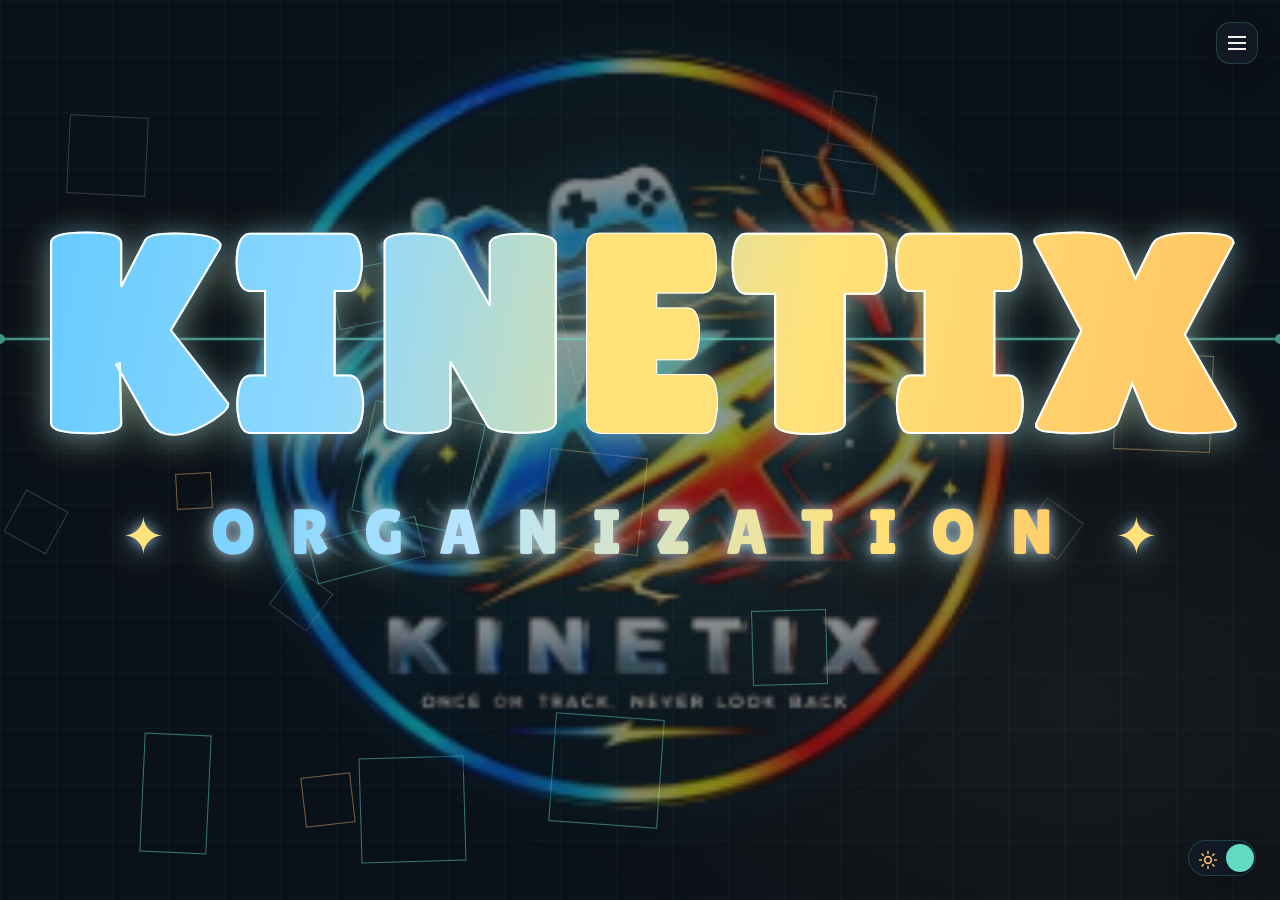
==== commit 275b70d4: "Publish latest Kinetix hero updates Co-authored-by: Copilot <223556219+Copilot@users.noreply.github." ====
--- a/kinetix/index.html
+++ b/kinetix/index.html
@@ -1,680 +1,680 @@
-<!DOCTYPE html>
-<!--KAI WEBS-->
-<html lang="en">
-    <head>
-        <meta charset="utf-8">
-        <script>
-            (function() {
-                try {
-                    if (localStorage.getItem('kinetix-theme') === 'light') document.documentElement.setAttribute('data-theme', 'light');
-                } catch (e) {}
-            })();
-        </script>
-        <meta name="viewport" content="width=device-width, initial-scale=1.0">
-        <title>Kinetix Organization | City College of Angeles</title>
-        <meta name="description"
-              content="KINETIX Organization is a student-led event management organization from City College of Angeles, specializing in planning and coordinating engaging events, sports activities, workshops, seminars, and other meaningful experiences. As Bachelor of Physical Education students with MICE electives, we combine creativity, teamwork, and event management skills to turn ideas into action.">
-        <link rel="preconnect" href="https://fonts.googleapis.com">
-        <link rel="preconnect" href="https://fonts.gstatic.com" crossorigin>
-        <link href="https://fonts.googleapis.com/css2?family=Anton&family=DM+Sans:wght@400;500;600;700&family=Fredoka:wght@500;600;700&family=Lilita+One&family=Space+Grotesk:wght@500;600;700&display=swap"
-              rel="stylesheet">
-        <link rel="stylesheet" href="kinetix-style.css?v=65">
-    </head>
-    <body>
-        <header class="site-header">
-            <button class="theme-toggle" id="themeToggle" type="button" role="switch" aria-checked="false" aria-label="Switch to light mode" title="Switch to light mode">
-                <svg class="theme-icon theme-icon-sun" aria-hidden="true" viewBox="0 0 24 24"><circle cx="12" cy="12" r="4"/><path d="M12 2v2M12 20v2M4.9 4.9l1.4 1.4M17.7 17.7l1.4 1.4M2 12h2M20 12h2M4.9 19.1l1.4-1.4M17.7 6.3l1.4-1.4"/></svg>
-                <svg class="theme-icon theme-icon-moon" aria-hidden="true" viewBox="0 0 24 24"><path d="M21 12.8A9 9 0 1 1 11.2 3a7 7 0 0 0 9.8 9.8Z"/></svg>
-                <span class="theme-knob" aria-hidden="true"></span>
-            </button>
-            <button class="nav-toggle" type="button" aria-label="Open navigation" aria-expanded="false" aria-controls="navLinks" title="Toggle navigation">
-                <span></span>
-                <span></span>
-                <span></span>
-            </button>
-            <nav class="topbar" aria-label="Main navigation">
-                <div class="nav-index" id="navLinks">
-                    <a href="#hero">HOME</a>
-                    <a href="#reveal">ABOUT US</a>
-                    <a href="#services">SERVICES</a>
-                    <a href="#events">EVENTS</a>
-                    <a href="#products">PRODUCTS</a>
-                    <a href="#register">REGISTER</a>
-                    <a href="#gallery">GALLERY</a>
-                    <a href="#initiate">CONTACT US</a>
-                    <a href="#legal">PRIVACY POLICY &amp; TERMS</a>
-                </div>
-            </nav>
-        </header>
-        <main id="mainContent">
-            <!-- ====================== 01 HERO ====================== -->
-            <section class="hero" id="hero" data-page-view>
-                <div class="hero-logo" aria-hidden="true">
-                    <img src="images/kinetix-logo.png" alt="" width="220" height="220">
-                </div>
-                <h1 class="hero-title" aria-label="Kinetix Organization">
-                    <span>KIN<b>E</b>TIX</span>
-                    <span class="hero-org">ORGANIZATION</span>
-                </h1>
-                <svg class="string-svg"
-                     id="stringSvg"
-                     preserveAspectRatio="none"
-                     aria-hidden="true">
-                    <path class="string-path" id="stringPath"></path>
-                    <circle class="string-anchor" id="anchorL" r="5"></circle>
-                    <circle class="string-anchor" id="anchorR" r="5"></circle>
-                    <circle class="string-grip" id="grip" r="7"></circle>
-                </svg>
-            </section>
-            <!-- ====================== 02 ABOUT ====================== -->
-            <section class="reveal" id="reveal" data-page-view>
-                <div class="reveal-cap">
-                    <span class="mono-label">ABOUT US</span>
-                    <h2>Made to bring<i> people </i>together</h2>
-                    <p>Kinetix is a student-led event management organization made up of fourth-year Bachelor of Physical Education students at City College of Angeles. Through our Event Management subject, we put our learning into practice by planning meaningful activities that encourage movement, teamwork, leadership, and active living.</p>
-                </div>
-                <div class="purpose-grid">
-                    <div class="purpose-item">
-                        <h3 class="mono-label">Our mission</h3>
-                        <p>We turn ideas into impactful, well-coordinated events through creativity, collaboration, and purposeful planning.</p>
-                    </div>
-                    <div class="purpose-item">
-                        <h3 class="mono-label">Our vision</h3>
-                        <p>To be a trusted event organization creating accessible experiences that inspire action and strengthen communities.</p>
-                    </div>
-                </div>
-                <div class="lenti-stage" id="lentiStage">
-                    <div class="lenti" id="lenti" aria-hidden="true"
-                         data-front="images/po.jpg"
-                         data-back="images/tu.jpg"></div>
-                </div>
-
-                <section class="team-section" aria-labelledby="team-heading">
-                    <div class="team-heading">
-                        <span class="mono-label">Meet the team</span>
-                        <h2 id="team-heading">Kinetix Organization Team</h2>
-                    </div>
-                    <ul class="team-grid" aria-label="Kinetix Organization Team members and responsibilities">
-                        <li class="team-card">
-                            <div class="team-avatar" aria-hidden="true"><img src="images/girl3.jpg" alt=""></div>
-                            <h3>Jingay S. Tamondong</h3>
-                            <p>Oversees the entire event and ensures that all activities, teams, and preparations are properly coordinated. Responsible for making major decisions and ensuring that the event runs smoothly.</p>
-                            <span class="team-role">Event Manager</span>
-                        </li>
-                        <li class="team-card">
-                            <div class="team-avatar" aria-hidden="true"><img src="images/prince.jpg" alt=""></div>
-                            <h3>Prince Jhon R. Miranda</h3>
-                            <p>Assists the Event Manager in planning, coordinating, and supervising the event. Helps monitor different teams and takes over assigned responsibilities when needed.</p>
-                            <span class="team-role">Assistant Event Manager</span>
-                        </li>
-                        <li class="team-card">
-                            <div class="team-avatar" aria-hidden="true"><img src="images/jen.jpg" alt=""></div>
-                            <h3>Jeanelle V. Santos</h3>
-                            <p>Coordinates communication and activities among the different committees. Ensures that tasks are properly assigned, deadlines are followed, and everyone is informed about event updates.</p>
-                            <span class="team-role">Coordinator</span>
-                        </li>
-                        <li class="team-card">
-                            <div class="team-avatar" aria-hidden="true"><img src="images/bak.jpg" alt=""></div>
-                            <h3>Adrian Kurt P. Patio</h3>
-                            <p>Manages the event's budget and financial records. Prepares expense estimates, monitors spending, and ensures that funds are used appropriately and efficiently.</p>
-                            <span class="team-role">Budgeting Manager</span>
-                        </li>
-                        <li class="team-card">
-                            <div class="team-avatar" aria-hidden="true"><img src="images/girl1.jpg" alt=""></div>
-                            <h3>Gidhel Darlin B. Dichoso</h3>
-                            <p>Handles important event information and ensures that accurate details are communicated to participants, organizers, and other stakeholders.</p>
-                            <span class="team-role">Information Manager</span>
-                        </li>
-                        <li class="team-card">
-                            <div class="team-avatar" aria-hidden="true"><img src="images/intit.jpg" alt=""></div>
-                            <h3>Princiss Melody O. Melody</h3>
-                            <p>Assists in organizing and distributing event information. Helps prepare announcements, updates, schedules, and other materials needed to keep participants informed.</p>
-                            <span class="team-role">Information Manager</span>
-                        </li>
-                        <li class="team-card">
-                            <div class="team-avatar" aria-hidden="true"><img src="images/girl4.jpg" alt=""></div>
-                            <h3>Mary Ann A. Turner</h3>
-                            <p>Oversees the physical setup and facilities needed for the event, including the venue, seating, equipment, decorations, and other infrastructure requirements.</p>
-                            <span class="team-role">Infrastructure Manager</span>
-                        </li>
-                        <li class="team-card">
-                            <div class="team-avatar" aria-hidden="true"><img src="images/girl2.jpg" alt=""></div>
-                            <h3>Trisha Anne Buscayno</h3>
-                            <p>Assists in preparing and monitoring the event venue and physical facilities. Ensures that equipment, furniture, and other setup requirements are properly arranged and ready before the event.</p>
-                            <span class="team-role">Infrastructure Manager</span>
-                        </li>
-                        <li class="team-card">
-                            <div class="team-avatar" aria-hidden="true"><img src="images/boy3.jpg" alt=""></div>
-                            <h3>Ranzes T. Javier</h3>
-                            <p>Manages the movement and availability of supplies, equipment, and materials needed for the event. Ensures that resources are delivered to the correct location on time.</p>
-                            <span class="team-role">Logistics Manager</span>
-                        </li>
-                        <li class="team-card">
-                            <div class="team-avatar" aria-hidden="true"><img src="images/boy5.jpg" alt=""></div>
-                            <h3>Jessie M. Liwanag</h3>
-                            <p>Assists in organizing transportation, supplies, equipment, and other logistical requirements. Helps ensure that all materials are available and properly distributed during the event.</p>
-                            <span class="team-role">Logistics Manager</span>
-                        </li>
-                        <li class="team-card">
-                            <div class="team-avatar" aria-hidden="true"><img src="images/bo2.jpg" alt=""></div>
-                            <h3>Justine Kyle R. Dungca</h3>
-                            <p>Oversees safety and security during the event. Coordinates security procedures, monitors potential risks, and helps ensure the safety of participants, staff, and guests.</p>
-                            <span class="team-role">Security Manager</span>
-                        </li>
-                        <li class="team-card">
-                            <div class="team-avatar" aria-hidden="true"><img src="images/boy1.jpg" alt=""></div>
-                            <h3>Jhon Michael P. Padua</h3>
-                            <p>Assists in implementing safety and security measures. Helps monitor the venue, manage crowd safety, respond to incidents, and ensure that event rules are followed.</p>
-                            <span class="team-role">Security Manager</span>
-                        </li>
-                    </ul>
-                </section>
-            </section>
-            <!-- ====================== 03 CATEGORIES ====================== -->
-            <section class="matrix-wrap" id="projects" data-page-view>
-                <div class="section-head">
-                    <h2>SERVICES, EVENTS &amp; PRODUCTS</h2>
-                    <p>We turn ideas into engaging experiences through creative event concepts, seamless execution, and collaborative services. As a student-led event management organization, we deliver purposeful events that bring people together, inspire participation, and create meaningful and memorable experiences for students, schools, and communities. </p>
-                </div>
-                <div class="matrix category-grid" id="matrix">
-                    <section class="category-column" id="services" aria-labelledby="category-services">
-                        <div class="category-heading">
-                            <h3 id="category-services">Our Services</h3>
-                        </div>
-                        <p class="services-intro">At KINETIX Organization, we offer a variety of services designed to promote physical fitness, teamwork, creativity, leadership, and meaningful student experiences. Through well-organized events and engaging activities, we aim to create opportunities for learning, collaboration, and active participation.</p>
-                        <div class="category-items services-list">
-                            <div class="cell" tabindex="0" role="button" aria-label="Seminar">
-                                <div class="cell-media" style="background-image:url('images/project-09.jpg')"></div>
-                                <div class="cell-num">1</div>
-                                <div class="cell-name">SEMINAR</div>
-                                <div class="cell-detail">We organize educational seminars that provide valuable knowledge, practical insights, and learning opportunities for students and participants. Our seminars focus on personal development, leadership, sports, physical education, and other relevant topics that inspire growth and learning.</div>
-                                <div class="cell-cat">Learning &amp; Development</div>
-                            </div>
-                            <div class="cell" tabindex="0" role="button" aria-label="Workshop">
-                                <div class="cell-media" style="background-image:url('images/project-05.jpg')"></div>
-                                <div class="cell-num">2</div>
-                                <div class="cell-name">WORKSHOP</div>
-                                <div class="cell-detail">We conduct interactive and hands-on workshops designed to enhance participants' skills, creativity, and teamwork. Through practical activities and guided learning experiences, we encourage active participation and help students develop skills they can apply in real-life situations.</div>
-                                <div class="cell-cat">Learning &amp; Development</div>
-                            </div>
-                            <div class="cell" tabindex="0" role="button" aria-label="Officiating">
-                                <div class="cell-media" style="background-image:url('images/project-06.jpg')"></div>
-                                <div class="cell-num">3</div>
-                                <div class="cell-name">OFFICIATING</div>
-                                <div class="cell-detail">Held in August 30, 2025 at the Angeles City National Trade School. We provide officiating services for sports events and competitions, ensuring organized gameplay, fair decisions, and proper implementation of game rules. Our team supports smooth event operations while promoting discipline, sportsmanship, and respect among players and participants.</div>
-                                <div class="cell-cat">August 30, 2025 · Angeles City National Trade School</div>
-                            </div>
-                            <div class="cell" tabindex="0" role="button" aria-label="P.E. Days">
-                                <div class="cell-media" style="background-image:url('images/project-03.jpg')"></div>
-                                <div class="cell-num">4</div>
-                                <div class="cell-name">P.E. DAYS</div>
-                                <div class="cell-detail">Held in September 24 &amp; 25, 2026 at the City College of Angeles. We organize exciting and engaging P.E. Days that encourage students to embrace physical activity, teamwork, and healthy competition. Through various sports, recreational games, and interactive activities, we create memorable experiences that promote fitness, camaraderie, and school spirit.</div>
-                                <div class="cell-cat">September 24 &amp; 25, 2026 · City College of Angeles</div>
-                            </div>
-                            <div class="cell" tabindex="0" role="button" aria-label="College Days">
-                                <div class="cell-media" style="background-image:url('images/project-02.jpg')"></div>
-                                <div class="cell-num">5</div>
-                                <div class="cell-name">COLLEGE DAYS</div>
-                                <div class="cell-detail">Held in March 30, 2026 at the City College of Angeles. We help plan and organize College Days that celebrate student life, creativity, talent, and unity. From interactive activities and friendly competitions to engaging programs and special events, we aim to make every celebration meaningful, enjoyable, and memorable for the entire college community.</div>
-                                <div class="cell-cat">March 30, 2026 · City College of Angeles</div>
-                            </div>
-                        </div>
-                    </section>
-                    <section class="category-column" id="events" aria-labelledby="category-events">
-                        <div class="category-heading">
-                            <span class="category-index">04</span>
-                            <h3 id="category-events">Events</h3>
-                            <span class="category-count">04</span>
-                        </div>
-                        <div class="category-items">
-                            <div class="cell" tabindex="0" role="button" aria-label="Workshop (Folk dance and Ballroom)">
-                                <div class="cell-media" style="background-image:url('images/project-05.jpg')"></div>
-                                <div class="cell-num">1</div>
-                                <div class="cell-name">WORKSHOP</div>
-                                <div class="cell-detail">Held on November 17, 2023, Show the participation in the Ballroom and Folk Dance Workshop, where we learned and practiced different dance movements, steps, and techniques. Through this workshop, we were able to experience the importance of discipline, cooperation, and active participation in learning different forms of dance.</div>
-                                <div class="cell-cat">Folk Dance and Ballroom</div>
-                            </div>
-                            <div class="cell" tabindex="0" role="button" aria-label="Next Level PE seminar">
-                                <div class="cell-media" style="background-image:url('images/project-03.jpg')"></div>
-                                <div class="cell-num">2</div>
-                                <div class="cell-name">SEMINAR</div>
-                                <div class="cell-detail">Held on April 10, 2026, “NEXT-LEVEL PE: Strategy, Leadership, and Success” was successfully organized by the 4th-year Bachelor of Physical Education students of City College of Angeles under KINETIX Organization, in collaboration with Victory Vault, as part of our event subject requirement. The seminar brought together 2nd-year BPE students for a day of learning and inspiration, focusing on strategy, leadership, teamwork, and success in Physical Education. Participants shared positive feedback, highlighting the event as a meaningful and enjoyable experience filled with valuable knowledge, fresh insights, and memorable moments.</div>
-                                <div class="cell-cat">Next Level PE</div>
-                            </div>
-                            <div class="cell" tabindex="0" role="button" aria-label="Officiating">
-                                <div class="cell-media" style="background-image:url('images/project-04.jpg')"></div>
-                                <div class="cell-num">3</div>
-                                <div class="cell-name">OFFICIATING</div>
-                                <div class="cell-detail">Held on August 30, 2025 at the Angeles City National Trade School. PE students gain hands-on experience in sports coaching, where they learn to train, guide, and motivate athletes toward improved performance. They develop skills in training planning, communication, leadership, teamwork, and athlete development, preparing them for future careers as professional coaches and Physical Education practitioners.</div>
-                                <div class="cell-cat">Angeles City National Trade School</div>
-                            </div>
-                            <div class="cell" tabindex="0" role="button" aria-label="College Days">
-                                <div class="cell-media" style="background-image:url('images/project-08.jpg')"></div>
-                                <div class="cell-num">4</div>
-                                <div class="cell-name">COLLEGE DAYS</div>
-                                <div class="cell-detail">Held on March 26-30, 2026 at the City College of Angeles. CCA Days celebrates the skills, talents, and abilities of City College of Angeles students through culture, sports, creativity, and teamwork. It provides a platform for students to showcase their potential, build connections, and celebrate achievements as one CCA community.</div>
-                                <div class="cell-cat">City College of Angeles</div>
-                            </div>
-                            <div class="cell" tabindex="0" role="button" aria-label="PE Days">
-                                <div class="cell-media" style="background-image:url('images/project-07.jpg')"></div>
-                                <div class="cell-num">5</div>
-                                <div class="cell-name">PE DAYS</div>
-                                <div class="cell-detail">PE Days at City College of Angeles held on September 24/25, 2026, celebrated fitness, teamwork, and healthy living through engaging activities and Mr. and Ms. Fitness. With the support of 4th year BPE students, the event showcased student talents, built confidence, and strengthened connections through Physical Education.</div>
-                                <div class="cell-cat">City College of Angeles</div>
-                            </div>
-                        </div>
-                    </section>
-                    <section class="category-column" id="products" aria-labelledby="category-products">
-                        <div class="category-heading">
-                            <span class="category-index">05</span>
-                            <h3 id="category-products">Products</h3>
-                            <span class="category-count">02</span>
-                        </div>
-                        <div class="category-items">
-                            <p class="cart-status" role="status" aria-live="polite"><span id="productCartCount">0</span> items added</p>
-                            <article class="product-card" aria-label="Soya Pop product card">
-                                <div class="cell" tabindex="0" role="button" aria-label="Soya Pop">
-                                    <div class="cell-media" style="background-image:url('images/project-01.jpg')"></div>
-                                    <div class="cell-num">01</div>
-                                    <div class="cell-name">SOYA POP</div>
-                                    <div class="cell-detail">Soya Pop is a delicious soy milk drink made from whole soybeans and available in three flavors: Original, Banana, and Cereal. Each 240 mL serving contains 7g of protein and essential nutrients like calcium, vitamin D, vitamin B12, and potassium. Smooth, flavorful, and convenient, Soya Pop is a great choice for enjoying soy milk anytime.</div>
-                                    <div class="cell-cat">Original · Banana · Cereal — ₱40</div>
-                                </div>
-                                <div class="product-card-actions">
-                                    <span class="product-price">₱40.00</span>
-                                    <button class="add-to-cart" type="button" data-product="soya-pop" data-name="Soya Pop" data-price="40">Add to cart</button>
-                                </div>
-                                <div class="product-flavor-picker" data-product="soya-pop">
-                                    <label>Flavor</label>
-                                    <select aria-label="Choose Soya Pop flavor">
-                                        <option value="Original">Original</option>
-                                        <option value="Banana">Banana</option>
-                                        <option value="Cereal">Cereal</option>
-                                    </select>
-                                </div>
-                            </article>
-                            <article class="product-card" aria-label="Nutflix product card">
-                                <div class="cell" tabindex="0" role="button" aria-label="Nutflix">
-                                    <div class="cell-media" style="background-image:url('images/project-02.jpg')"></div>
-                                    <div class="cell-num">02</div>
-                                    <div class="cell-name">NUTFLIX</div>
-                                    <div class="cell-detail">Nutflix is a delicious mixed-nut snack made with walnuts, almonds, cashews, raisins, pumpkin seeds, cranberries, and blackberries. It offers a satisfying mix of crunchy nuts, seeds, and naturally sweet dried fruits in every bite. Packed in a convenient 200g container, Nutflix is perfect for a quick and enjoyable snack at school, work, while traveling, or anytime you need a tasty treat.</div>
-                                    <div class="cell-cat">200g — ₱106</div>
-                                </div>
-                                <div class="product-card-actions">
-                                    <span class="product-price">₱106.00</span>
-                                    <button class="add-to-cart" type="button" data-product="nutflix" data-name="Nutflix" data-price="106">Add to cart</button>
-                                </div>
-                            </article>
-                        </div>
-                    </section>
-                </div>
-            </section>
-            <!-- ====================== 06 CONTACT ====================== -->
-            <footer class="initiate" id="initiate" data-page-view>
-                <div class="initiate-inner">
-                    <span class="mono-label">Have an event in mind?</span>
-                    <h2 class="scatter" id="scatter" data-lines="LET'S MAKE IT|HAPPEN" aria-label="LET'S MAKE IT HAPPEN">LET'S MAKE IT HAPPEN</h2>
-                    <div class="contact-wrap" id="contactWrap">
-                        <div class="contact-grid" aria-label="Contact information">
-                            <section class="contact-item">
-                                <h3>Contact</h3>
-                                <a class="contact-link" href="tel:+639367427515">
-                                    <svg class="contact-icon" aria-hidden="true" viewBox="0 0 24 24"><path d="M7 3h3l2 5-2.2 1.8a15 15 0 0 0 4.4 4.4L16 12l5 2v3c0 1.1-.9 2-2 2C10.7 19 5 13.3 5 6c0-1.7.8-3 2-3Z"/></svg>
-                                    <span>0936-742-7515</span>
-                                </a>
-                                <a class="contact-link" href="mailto:kinetixorg.2026@gmail.com">
-                                    <svg class="contact-icon" aria-hidden="true" viewBox="0 0 24 24"><rect x="3" y="5" width="18" height="14" rx="2"/><path d="m4 7 8 6 8-6"/></svg>
-                                    <span>kinetixorg.2026@gmail.com</span>
-                                </a>
-                            </section>
-                            <section class="contact-item">
-                                <h3>Find us</h3>
-                                <a class="contact-link" href="https://www.google.com/maps/search/?api=1&amp;query=Arayat+Blvd%2C+Brgy+Pampanga%2C+Angeles+City" target="_blank" rel="noopener noreferrer">
-                                    <svg class="contact-icon" aria-hidden="true" viewBox="0 0 24 24"><path d="M20 10c0 5-8 12-8 12S4 15 4 10a8 8 0 1 1 16 0Z"/><circle cx="12" cy="10" r="2.5"/></svg>
-                                    <span>Arayat Blvd, Brgy Pampanga,<br>Angeles City</span>
-                                </a>
-                                <p class="contact-meta"><svg class="contact-icon" aria-hidden="true" viewBox="0 0 24 24"><path d="M3 21h18M5 21V7l7-4 7 4v14M9 21v-6h6v6M9 9h.01M15 9h.01M9 12h.01M15 12h.01"/></svg><span>Physical Location: L401</span></p>
-                            </section>
-                            <section class="contact-item">
-                                <h3>Hours &amp; social</h3>
-                                <p class="contact-meta"><svg class="contact-icon" aria-hidden="true" viewBox="0 0 24 24"><circle cx="12" cy="12" r="9"/><path d="M12 7v5l3 2"/></svg><span>8:00 AM – 5:00 PM</span></p>
-                                <div class="contact-social">
-                                    <a href="https://www.facebook.com/profile.php?id=61587836133745" target="_blank" rel="noopener noreferrer"><svg class="contact-icon" aria-hidden="true" viewBox="0 0 24 24"><path d="M14 21v-8h3l.5-4H14V7c0-1.2.4-2 2-2h2V1.4C17.2 1.2 16.2 1 15 1c-3.2 0-5 1.9-5 5.4V9H7v4h3v8"/></svg><span>Facebook</span></a>
-                                    <a href="https://www.instagram.com/kinetix_org/" target="_blank" rel="noopener noreferrer"><svg class="contact-icon" aria-hidden="true" viewBox="0 0 24 24"><rect x="3" y="3" width="18" height="18" rx="5"/><circle cx="12" cy="12" r="4"/><path d="M17.5 6.5h.01"/></svg><span>Instagram</span></a>
-                                </div>
-                            </section>
-                        </div>
-                    </div>
-                </div>
-                <div class="sig-foot">
-                    <span>Kinetix Organization · City College of Angeles</span>
-                    <span>Student-led events, thoughtfully made</span>
-                </div>
-            </footer>
-
-            <!-- ====================== 07 PRIVACY POLICY & TERMS ====================== -->
-            <section class="legal-section" id="legal" data-page-view aria-label="Privacy Policy and Terms">
-                <div class="legal-wrap">
-                    <div class="legal-intro">
-                        <span class="mono-label">Privacy Policy &amp; Terms</span>
-                        <h2>Privacy Policy &amp; Terms</h2>
-                    </div>
-
-                    <div class="legal-list">
-                        <details class="legal-item" open>
-                            <summary>Privacy Policy</summary>
-                            <div class="legal-content">
-                                <p>KINETIX Organization respects your privacy and is committed to protecting the personal information you provide when you visit our website, communicate with our organization, or participate in our events and activities. This Privacy Policy explains what information we may collect, how we use it, how we protect it, and the choices you have regarding your information.</p>
-
-                                <h3>1. Information We Collect</h3>
-                                <p>Depending on how you interact with our website and organization, we may collect information such as:</p>
-                                <ul>
-                                    <li>Name and contact information</li>
-                                    <li>Email address and other communication details</li>
-                                    <li>Event registration or participation information</li>
-                                    <li>Organization, school, or affiliation, when relevant to an event</li>
-                                    <li>Information voluntarily provided through contact forms, registration forms, surveys, or inquiries</li>
-                                    <li>Technical information necessary for the operation and security of the website</li>
-                                </ul>
-                                <p>We only request information that is reasonably necessary for the purpose for which it is collected.</p>
-
-                                <h3>2. How We Use Your Information</h3>
-                                <p>Information provided to KINETIX may be used to:</p>
-                                <ul>
-                                    <li>Process event registrations and participation</li>
-                                    <li>Respond to inquiries and requests</li>
-                                    <li>Communicate important event announcements and updates</li>
-                                    <li>Coordinate programs, workshops, seminars, sports activities, and other events</li>
-                                    <li>Improve our services, programs, and website</li>
-                                    <li>Maintain the security and proper operation of our website</li>
-                                    <li>Comply with applicable school policies and legal requirements</li>
-                                </ul>
-                                <p>We will not use your personal information for unrelated purposes without appropriate notice or consent.</p>
-
-                                <h3>3. Sharing of Information</h3>
-                                <p>KINETIX does not sell or rent personal information. Information may only be shared when reasonably necessary to conduct an event or activity, fulfill a requested service, comply with applicable requirements, or when you have provided appropriate permission. When an activity involves third-party partners, sponsors, venues, or service providers, information will only be shared when necessary for the relevant activity and subject to applicable privacy requirements.</p>
-
-                                <h3>4. Photographs and Event Documentation</h3>
-                                <p>KINETIX may document its events through photographs, videos, or other media for legitimate organizational purposes, such as event documentation, reports, and promotional materials. Where required, appropriate consent or permission will be obtained before using identifiable photographs or recordings, particularly for promotional purposes. If you have concerns regarding the use of your image or personal information, you may contact KINETIX through the contact details provided on our website.</p>
-
-                                <h3>5. Data Protection</h3>
-                                <p>We take reasonable measures to protect personal information against unauthorized access, disclosure, alteration, loss, or misuse. However, no online system can be guaranteed to be completely secure. Users should avoid submitting unnecessary sensitive or confidential information through public or unsecured channels.</p>
-
-                                <h3>6. Data Retention</h3>
-                                <p>Personal information will only be retained for as long as reasonably necessary to fulfill the purpose for which it was collected, comply with applicable requirements, or support legitimate organizational activities. When information is no longer necessary, appropriate measures may be taken to securely delete, destroy, or anonymize it.</p>
-
-                                <h3>7. Your Privacy Rights</h3>
-                                <p>Subject to applicable laws, regulations, and school policies, you may have rights regarding your personal information, including the right to:</p>
-                                <ul>
-                                    <li>Know what personal information is being collected and how it is used</li>
-                                    <li>Request access to information concerning you</li>
-                                    <li>Request correction of inaccurate information</li>
-                                    <li>Raise concerns regarding the handling of your personal information</li>
-                                    <li>Withdraw consent where applicable</li>
-                                </ul>
-                                <p>For privacy-related concerns, please contact KINETIX through the contact information provided on this website.</p>
-
-                                <h3>8. Changes to This Privacy Policy</h3>
-                                <p>KINETIX may update this Privacy Policy when necessary to reflect changes in our activities, website, policies, or applicable requirements. Any significant changes will be communicated through the website or other appropriate channels.</p>
-                            </div>
-                        </details>
-
-                        <details class="legal-item">
-                            <summary>Terms and Conditions</summary>
-                            <div class="legal-content">
-                                <p>Welcome to the KINETIX Organization website. By accessing or using this website, you agree to follow these Terms and Conditions. If you do not agree with these terms, please discontinue use of the website.</p>
-
-                                <h3>1. About KINETIX</h3>
-                                <p>KINETIX Organization is a student-led event management organization composed of fourth-year Bachelor of Physical Education students with electives in Meetings, Incentives, Conventions, and Exhibitions (MICE) from City College of Angeles. Our activities may include sports programs, seminars, workshops, games, dance activities, recreational programs, and other events.</p>
-
-                                <h3>2. Use of the Website</h3>
-                                <p>You agree to use this website responsibly and only for lawful purposes. You must not:</p>
-                                <ul>
-                                    <li>Use the website for fraudulent or unlawful activities</li>
-                                    <li>Submit false or misleading information</li>
-                                    <li>Attempt to interfere with the operation or security of the website</li>
-                                    <li>Access information or accounts without authorization</li>
-                                    <li>Upload or transmit harmful software or content</li>
-                                    <li>Use website content in a manner that violates applicable laws or the rights of others</li>
-                                </ul>
-
-                                <h3>3. Event Registration</h3>
-                                <p>Some KINETIX events may require registration. By submitting an event registration form, you agree to provide accurate and complete information. Registration does not automatically guarantee participation unless confirmation is provided by KINETIX or the authorized event organizers. Event schedules, venues, requirements, fees, and other details may be changed when necessary. Participants will be informed of significant changes through appropriate communication channels.</p>
-
-                                <h3>4. Event Participation</h3>
-                                <p>Participants are expected to follow the rules, safety guidelines, instructions, and reasonable directions provided by KINETIX and event organizers. Participants may be required to comply with applicable school policies and venue regulations. KINETIX reserves the right to address disruptive, unsafe, or inappropriate conduct in accordance with applicable policies and procedures.</p>
-
-                                <h3>5. Intellectual Property</h3>
-                                <p>Unless otherwise indicated, materials appearing on this website—including the KINETIX name, logo, graphics, original text, photographs, and other original content—belong to or are used with permission by KINETIX or the respective rights holder. You may not reproduce, modify, distribute, or use protected materials for commercial purposes without appropriate permission.</p>
-
-                                <h3>6. Third-Party Links</h3>
-                                <p>The website may contain links to external websites, social media pages, registration platforms, or other third-party services. These websites are operated independently from KINETIX. We are not responsible for the content, privacy practices, availability, or security of external websites. Users should review the terms and privacy policies of third-party websites before providing personal information.</p>
-
-                                <h3>7. Website Content</h3>
-                                <p>KINETIX makes reasonable efforts to provide accurate and updated information on the website. However, event details, schedules, availability, and other information may change. KINETIX reserves the right to correct, update, or remove website content when necessary.</p>
-
-                                <h3>8. Limitation of Responsibility</h3>
-                                <p>KINETIX aims to provide reliable information and well-organized activities. However, the organization cannot guarantee that the website will always be available, error-free, or free from technical interruptions. Participation in physical activities and events may involve inherent risks. Participants are expected to follow applicable safety instructions and disclose relevant information when required by the event's procedures.</p>
-
-                                <h3>9. Changes to These Terms</h3>
-                                <p>KINETIX may update these Terms and Conditions when necessary. Updated terms will be posted on this website with the corresponding effective date. Continued use of the website after an update constitutes acknowledgment of the revised terms, subject to applicable law and school policies.</p>
-
-                                <h3>10. Contact Us</h3>
-                                <p>If you have questions, concerns, or requests regarding this Privacy Policy or these Terms and Conditions, please contact:</p>
-                                <p><strong>KINETIX Organization</strong><br>
-                                Email: <a href="mailto:kinetixorg.2026@gmail.com">kinetixorg.2026@gmail.com</a><br>
-                                Phone: <a href="tel:+639367427515">0936-742-7515</a><br>
-                                Social Media: <a href="https://www.facebook.com/profile.php?id=61587836133745" target="_blank" rel="noopener noreferrer">Facebook</a> · <a href="https://www.instagram.com/kinetix_org/" target="_blank" rel="noopener noreferrer">Instagram</a><br>
-                                Address: Arayat Blvd, Brgy Pampanga, Angeles City</p>
-                            </div>
-                        </details>
-                    </div>
-                </div>
-            </section>
-
-            <!-- ====================== GALLERY & ACHIEVEMENTS ====================== -->
-            <section class="legal-section gallery-section" id="gallery" data-page-view aria-label="Gallery and achievements">
-                <div class="legal-wrap">
-                    <div class="legal-intro">
-                        <span class="mono-label">Highlights from previous events</span>
-                        <h2>Gallery</h2>
-                    </div>
-
-                    <h3 class="gal-title" id="galTitle"></h3>
-                    <div class="gal-stage">
-                        <button type="button" class="gal-arrow gal-prev" id="galPrev" aria-label="Previous photo">&#8249;</button>
-                        <div class="gal-grid" id="galGrid">
-                        <figure class="gal-item" data-event="Seminar" data-sort="2026-04-10" tabindex="0" role="button" aria-label="Open Next-Level PE Seminar photo">
-                            <img src="images/project-03.jpg" alt="Next-Level PE Seminar" loading="lazy">
-                            <figcaption><strong>Next-Level PE Seminar</strong><span>April 10, 2026</span></figcaption>
-                        </figure>
-                        <figure class="gal-item" data-event="College Days" data-sort="2026-03-26" tabindex="0" role="button" aria-label="Open College Days photo">
-                            <img src="images/project-08.jpg" alt="College Days" loading="lazy">
-                            <figcaption><strong>College Days</strong><span>March 26-30, 2026</span></figcaption>
-                        </figure>
-                        <figure class="gal-item" data-event="PE Days" data-sort="2026-09-24" tabindex="0" role="button" aria-label="Open PE Days photo">
-                            <img src="images/project-07.jpg" alt="PE Days" loading="lazy">
-                            <figcaption><strong>PE Days</strong><span>September 24/25, 2026</span></figcaption>
-                        </figure>
-                        <figure class="gal-item" data-event="Officiating" data-sort="2025-08-30" tabindex="0" role="button" aria-label="Open Officiating photo">
-                            <img src="images/project-04.jpg" alt="Officiating" loading="lazy">
-                            <figcaption><strong>Officiating</strong><span>August 30, 2025</span></figcaption>
-                        </figure>
-                        <figure class="gal-item" data-event="Workshop" data-sort="2023-11-17" tabindex="0" role="button" aria-label="Open Workshop photo">
-                            <img src="images/project-05.jpg" alt="Folk Dance and Ballroom Workshop" loading="lazy">
-                            <figcaption><strong>Folk Dance &amp; Ballroom Workshop</strong><span>November 17, 2023</span></figcaption>
-                        </figure>
-                        <figure class="gal-item" data-event="Group Photo" data-sort="" tabindex="0" role="button" aria-label="Open Group Photo 1">
-                            <img src="images/GROUP PHOTO 1.jpg" alt="KINETIX organization group photo 1" loading="lazy">
-                            <figcaption><strong>Group Photo 1</strong></figcaption>
-                        </figure>
-                        <figure class="gal-item" data-event="Group Photo" data-sort="" tabindex="0" role="button" aria-label="Open Group Photo">
-                            <img src="images/GROUP PHOTO.jpg" alt="KINETIX organization group photo" loading="lazy">
-                            <figcaption><strong>Group Photo</strong></figcaption>
-                        </figure>
-                        </div>
-                        <button type="button" class="gal-arrow gal-next" id="galNext" aria-label="Next photo">&#8250;</button>
-                    </div>
-
-                    <div class="legal-intro gal-subhead">
-                        <span class="mono-label">Event videos</span>
-                        <h2>Videos</h2>
-                    </div>
-                    <div class="gal-video-card">
-                        <video id="galPlayer" controls autoplay muted playsinline hidden></video>
-                        <p class="gal-empty" id="galVideoEmpty">No videos yet. Videos will appear here.</p>
-                        <div class="gal-filters" id="galPlaylist"></div>
-                    </div>
-
-                    <div class="legal-intro gal-subhead">
-                        <span class="mono-label">Awards &amp; milestones</span>
-                        <h2>Achievement Wall</h2>
-                    </div>
-
-                    <div class="ach-grid">
-                        <article class="ach-card"><span class="ach-year">2026</span><h3>Next-Level PE Seminar</h3><p>Successfully organized with Victory Vault for 2nd-year BPE students on strategy, leadership, and success.</p></article>
-                        <article class="ach-card"><span class="ach-year">2026</span><h3>College Days</h3><p>Took part in the CCA celebration of student skills, talents, culture, sports, and teamwork.</p></article>
-                        <article class="ach-card"><span class="ach-year">2026</span><h3>PE Days</h3><p>Supported Mr. and Ms. Fitness and activities promoting fitness, teamwork, and healthy living.</p></article>
-                        <article class="ach-card"><span class="ach-year">2026</span><h3>Soya Pop &amp; Nutflix</h3><p>Launched our two organization products, now available through the Products page.</p></article>
-                        <article class="ach-card"><span class="ach-year">2025</span><h3>Officiating Experience</h3><p>Hands-on sports coaching and officiating at the Angeles City National Trade School.</p></article>
-                        <article class="ach-card"><span class="ach-year">2023</span><h3>Folk Dance &amp; Ballroom Workshop</h3><p>Learned dance steps and techniques while building discipline and cooperation.</p></article>
-                    </div>
-                </div>
-            </section>
-
-            <!-- ====================== DIGITAL REGISTRATION ====================== -->
-            <section class="legal-section register-section" id="register" data-page-view aria-label="Event registration">
-                <div class="legal-wrap">
-                    <div class="legal-intro">
-                        <span class="mono-label">Join an event</span>
-                        <h2>Register</h2>
-                    </div>
-
-                    <div class="reg-card" id="regFormCard">
-                        <form id="regForm" novalidate>
-                            <div class="billing-grid">
-                                <label>Full name<input type="text" id="regName" autocomplete="name" required></label>
-                                <label>Email<input type="email" id="regEmail" autocomplete="email" required></label>
-                                <label>Contact number<input type="tel" id="regPhone" autocomplete="tel" required></label>
-                                <label>School / organization<input type="text" id="regSchool" placeholder="e.g. City College of Angeles"></label>
-                                <label>Event
-                                    <select id="regEvent">
-                                        <option>PE Days</option>
-                                        <option>College Days</option>
-                                        <option>Seminar</option>
-                                        <option>Workshop</option>
-                                        <option>Officiating</option>
-                                    </select>
-                                </label>
-                                <label>Category
-                                    <select id="regCategory">
-                                        <option>Participant</option>
-                                        <option>Player</option>
-                                        <option>Audience</option>
-                                        <option>Volunteer</option>
-                                    </select>
-                                </label>
-                            </div>
-                            <p class="billing-error" id="regError" role="alert"></p>
-                            <button class="checkout-btn" type="submit">Register</button>
-                        </form>
-                    </div>
-
-                    <div class="reg-card" id="regPassCard" hidden>
-                        <div class="reg-pass">
-                            <div class="reg-info" id="regInfo"></div>
-                        </div>
-                        <div class="reg-actions">
-                            <a class="checkout-btn receipt-mail" id="regDownload" download="kinetix-pass.png" href="#">Download pass</a>
-                            <a class="checkout-btn receipt-mail" id="regMail" href="#">Send email</a>
-                            <button class="checkout-btn" id="regNew" type="button">Register another person</button>
-                        </div>
-                    </div>
-                </div>
-            </section>
-        </main>
-        <div class="gal-lightbox" id="galLightbox" hidden>
-            <button type="button" class="gal-close" id="galClose" aria-label="Close photo">&times;</button>
-            <img id="galLightImg" alt="">
-            <p id="galLightCap"></p>
-        </div>
-        <div class="cart-widget" id="cartWidget">
-            <div class="cart-panel" id="cartPanel" hidden>
-                <div class="cart-panel-head">
-                    <h2>Your cart</h2>
-                    <button class="cart-close" id="cartClose" type="button" aria-label="Close cart">&times;</button>
-                </div>
-                <p class="cart-empty" id="cartEmpty">Your cart is empty. Add a product to get started.</p>
-                <div class="cart-items" id="cartItems"></div>
-                <p class="cart-message" id="cartMessage" role="status"></p>
-                <div class="cart-panel-foot">
-                    <span><span id="cartTotalQuantity">0</span> total items</span>
-                    <button class="cart-clear" id="cartClear" type="button" disabled>Clear cart</button>
-                </div>
-                <div class="cart-summary"><span>Total</span><strong id="cartTotalPrice">₱0.00</strong></div>
-                <button class="checkout-btn" id="checkoutBtn" type="button" disabled>Proceed to billing</button>
-            </div>
-            <button class="cart-toggle" id="cartToggle" type="button" aria-expanded="false" aria-label="Open shopping cart">
-                <svg aria-hidden="true" viewBox="0 0 24 24"><circle cx="9" cy="20" r="1.5"/><circle cx="18" cy="20" r="1.5"/><path d="M2 3h3l2.7 12.4a2 2 0 0 0 2 1.6h7.6a2 2 0 0 0 2-1.5L21 7H6"/></svg>
-                <span class="cart-badge" id="cartBadge" hidden>0</span>
-            </button>
-        </div>
-        <div class="billing-modal" id="billingModal" role="dialog" aria-modal="true" aria-labelledby="billingTitle" hidden>
-            <div class="billing-card">
-                <button class="billing-close" id="billingClose" type="button" aria-label="Close">&times;</button>
-                <form id="billingForm" novalidate>
-                    <span class="mono-label">Billing</span>
-                    <h3 id="billingTitle">Order summary</h3>
-                    <div class="billing-lines" id="billingLines"></div>
-                    <div class="billing-total"><span>Total to pay</span><strong id="billingTotal">₱0.00</strong></div>
-                    <div class="billing-grid">
-                        <label>Full name<input type="text" id="billName" autocomplete="name" required></label>
-                        <label>Contact number<input type="tel" id="billPhone" autocomplete="tel" required></label>
-                        <label>Email (for your receipt)<input type="email" id="billEmail" autocomplete="email" required></label>
-                        <label>Pick-up / delivery place<input type="text" id="billPlace" placeholder="e.g. City College of Angeles, Room L401" required></label>
-                        <label>Payment method
-                            <select id="billPayment">
-                                <option value="Cash on pick-up">Cash on pick-up</option>
-                                <option value="GCash">GCash</option>
-                            </select>
-                        </label>
-                        <label>Notes (optional)<input type="text" id="billNotes"></label>
-                    </div>
-                    <p class="billing-error" id="billingError" role="alert"></p>
-                    <button class="checkout-btn" type="submit">Place order</button>
-                </form>
-                <div class="billing-receipt" id="billingReceipt" hidden></div>
-            </div>
-        </div>
-        <button class="faq-btn" id="faqBtn" type="button" aria-haspopup="dialog">FAQ</button>
-        <div class="billing-modal faq-modal" id="faqModal" role="dialog" aria-modal="true" aria-labelledby="faqTitle" hidden>
-            <div class="billing-card">
-                <button class="billing-close" id="faqClose" type="button" aria-label="Close">&times;</button>
-                <span class="mono-label">Need help?</span>
-                <h3 id="faqTitle">Frequently Asked Questions (FAQ)</h3>
-                <details class="faq-item" open>
-                    <summary>1. What is Kinetix Organization?</summary>
-                    <p>Kinetix Organization is a digital organization that provides information, services, resources, and experiences designed to connect and engage people.</p>
-                </details>
-                <details class="faq-item">
-                    <summary>2. What is the purpose of the Kinetix Organization website?</summary>
-                    <p>The website serves as a digital hub where visitors can learn about the organization, explore its services and products, and find ways to contact the team.</p>
-                </details>
-                <details class="faq-item">
-                    <summary>3. How can I contact Kinetix Organization directly?</summary>
-                    <p>You can contact Kinetix through <a href="tel:+639367427515">0936-742-7515</a> or <a href="mailto:kinetixorg.2026@gmail.com">kinetixorg.2026@gmail.com</a>.</p>
-                </details>
-                <details class="faq-item">
-                    <summary>4. Where is Kinetix Organization located?</summary>
-                    <p>Arayat Blvd, Brgy. Pampanga, Angeles City.</p>
-                </details>
-                <details class="faq-item">
-                    <summary>5. What are the business hours of Kinetix Organization?</summary>
-                    <p>Business hours are Monday to Friday, 8:00 AM to 5:00 PM.</p>
-                </details>
-            </div>
-        </div>
-        <script src="kinetix-script.js?v=25"></script>
-    </body>
-</html>
+<!DOCTYPE html>
+<!--KAI WEBS-->
+<html lang="en">
+    <head>
+        <meta charset="utf-8">
+        <script>
+            (function() {
+                try {
+                    if (localStorage.getItem('kinetix-theme') === 'light') document.documentElement.setAttribute('data-theme', 'light');
+                } catch (e) {}
+            })();
+        </script>
+        <meta name="viewport" content="width=device-width, initial-scale=1.0">
+        <title>Kinetix Organization | City College of Angeles</title>
+        <meta name="description"
+              content="KINETIX Organization is a student-led event management organization from City College of Angeles, specializing in planning and coordinating engaging events, sports activities, workshops, seminars, and other meaningful experiences. As Bachelor of Physical Education students with MICE electives, we combine creativity, teamwork, and event management skills to turn ideas into action.">
+        <link rel="preconnect" href="https://fonts.googleapis.com">
+        <link rel="preconnect" href="https://fonts.gstatic.com" crossorigin>
+        <link href="https://fonts.googleapis.com/css2?family=Anton&family=DM+Sans:wght@400;500;600;700&family=Fredoka:wght@500;600;700&family=Lilita+One&family=Space+Grotesk:wght@500;600;700&display=swap"
+              rel="stylesheet">
+        <link rel="stylesheet" href="kinetix-style.css?v=65">
+    </head>
+    <body>
+        <header class="site-header">
+            <button class="theme-toggle" id="themeToggle" type="button" role="switch" aria-checked="false" aria-label="Switch to light mode" title="Switch to light mode">
+                <svg class="theme-icon theme-icon-sun" aria-hidden="true" viewBox="0 0 24 24"><circle cx="12" cy="12" r="4"/><path d="M12 2v2M12 20v2M4.9 4.9l1.4 1.4M17.7 17.7l1.4 1.4M2 12h2M20 12h2M4.9 19.1l1.4-1.4M17.7 6.3l1.4-1.4"/></svg>
+                <svg class="theme-icon theme-icon-moon" aria-hidden="true" viewBox="0 0 24 24"><path d="M21 12.8A9 9 0 1 1 11.2 3a7 7 0 0 0 9.8 9.8Z"/></svg>
+                <span class="theme-knob" aria-hidden="true"></span>
+            </button>
+            <button class="nav-toggle" type="button" aria-label="Open navigation" aria-expanded="false" aria-controls="navLinks" title="Toggle navigation">
+                <span></span>
+                <span></span>
+                <span></span>
+            </button>
+            <nav class="topbar" aria-label="Main navigation">
+                <div class="nav-index" id="navLinks">
+                    <a href="#hero">HOME</a>
+                    <a href="#reveal">ABOUT US</a>
+                    <a href="#services">SERVICES</a>
+                    <a href="#events">EVENTS</a>
+                    <a href="#products">PRODUCTS</a>
+                    <a href="#register">REGISTER</a>
+                    <a href="#gallery">GALLERY</a>
+                    <a href="#initiate">CONTACT US</a>
+                    <a href="#legal">PRIVACY POLICY &amp; TERMS</a>
+                </div>
+            </nav>
+        </header>
+        <main id="mainContent">
+            <!-- ====================== 01 HERO ====================== -->
+            <section class="hero" id="hero" data-page-view>
+                <div class="hero-logo" aria-hidden="true">
+                    <img src="images/kinetix-logo.png" alt="" width="220" height="220">
+                </div>
+                <h1 class="hero-title" aria-label="Kinetix Organization">
+                    <span>KIN<b>E</b>TIX</span>
+                    <span class="hero-org">ORGANIZATION</span>
+                </h1>
+                <svg class="string-svg"
+                     id="stringSvg"
+                     preserveAspectRatio="none"
+                     aria-hidden="true">
+                    <path class="string-path" id="stringPath"></path>
+                    <circle class="string-anchor" id="anchorL" r="5"></circle>
+                    <circle class="string-anchor" id="anchorR" r="5"></circle>
+                    <circle class="string-grip" id="grip" r="7"></circle>
+                </svg>
+            </section>
+            <!-- ====================== 02 ABOUT ====================== -->
+            <section class="reveal" id="reveal" data-page-view>
+                <div class="reveal-cap">
+                    <span class="mono-label">ABOUT US</span>
+                    <h2>Made to bring<i> people </i>together</h2>
+                    <p>Kinetix is a student-led event management organization made up of fourth-year Bachelor of Physical Education students at City College of Angeles. Through our Event Management subject, we put our learning into practice by planning meaningful activities that encourage movement, teamwork, leadership, and active living.</p>
+                </div>
+                <div class="purpose-grid">
+                    <div class="purpose-item">
+                        <h3 class="mono-label">Our mission</h3>
+                        <p>We turn ideas into impactful, well-coordinated events through creativity, collaboration, and purposeful planning.</p>
+                    </div>
+                    <div class="purpose-item">
+                        <h3 class="mono-label">Our vision</h3>
+                        <p>To be a trusted event organization creating accessible experiences that inspire action and strengthen communities.</p>
+                    </div>
+                </div>
+                <div class="lenti-stage" id="lentiStage">
+                    <div class="lenti" id="lenti" aria-hidden="true"
+                         data-front="images/po.jpg"
+                         data-back="images/tu.jpg"></div>
+                </div>
+
+                <section class="team-section" aria-labelledby="team-heading">
+                    <div class="team-heading">
+                        <span class="mono-label">Meet the team</span>
+                        <h2 id="team-heading">Kinetix Organization Team</h2>
+                    </div>
+                    <ul class="team-grid" aria-label="Kinetix Organization Team members and responsibilities">
+                        <li class="team-card">
+                            <div class="team-avatar" aria-hidden="true"><img src="images/girl3.jpg" alt=""></div>
+                            <h3>Jingay S. Tamondong</h3>
+                            <p>Oversees the entire event and ensures that all activities, teams, and preparations are properly coordinated. Responsible for making major decisions and ensuring that the event runs smoothly.</p>
+                            <span class="team-role">Event Manager</span>
+                        </li>
+                        <li class="team-card">
+                            <div class="team-avatar" aria-hidden="true"><img src="images/prince.jpg" alt=""></div>
+                            <h3>Prince Jhon R. Miranda</h3>
+                            <p>Assists the Event Manager in planning, coordinating, and supervising the event. Helps monitor different teams and takes over assigned responsibilities when needed.</p>
+                            <span class="team-role">Assistant Event Manager</span>
+                        </li>
+                        <li class="team-card">
+                            <div class="team-avatar" aria-hidden="true"><img src="images/jen.jpg" alt=""></div>
+                            <h3>Jeanelle V. Santos</h3>
+                            <p>Coordinates communication and activities among the different committees. Ensures that tasks are properly assigned, deadlines are followed, and everyone is informed about event updates.</p>
+                            <span class="team-role">Coordinator</span>
+                        </li>
+                        <li class="team-card">
+                            <div class="team-avatar" aria-hidden="true"><img src="images/bak.jpg" alt=""></div>
+                            <h3>Adrian Kurt P. Patio</h3>
+                            <p>Manages the event's budget and financial records. Prepares expense estimates, monitors spending, and ensures that funds are used appropriately and efficiently.</p>
+                            <span class="team-role">Budgeting Manager</span>
+                        </li>
+                        <li class="team-card">
+                            <div class="team-avatar" aria-hidden="true"><img src="images/girl1.jpg" alt=""></div>
+                            <h3>Gidhel Darlin B. Dichoso</h3>
+                            <p>Handles important event information and ensures that accurate details are communicated to participants, organizers, and other stakeholders.</p>
+                            <span class="team-role">Information Manager</span>
+                        </li>
+                        <li class="team-card">
+                            <div class="team-avatar" aria-hidden="true"><img src="images/intit.jpg" alt=""></div>
+                            <h3>Princiss Melody O. Melody</h3>
+                            <p>Assists in organizing and distributing event information. Helps prepare announcements, updates, schedules, and other materials needed to keep participants informed.</p>
+                            <span class="team-role">Information Manager</span>
+                        </li>
+                        <li class="team-card">
+                            <div class="team-avatar" aria-hidden="true"><img src="images/girl4.jpg" alt=""></div>
+                            <h3>Mary Ann A. Turner</h3>
+                            <p>Oversees the physical setup and facilities needed for the event, including the venue, seating, equipment, decorations, and other infrastructure requirements.</p>
+                            <span class="team-role">Infrastructure Manager</span>
+                        </li>
+                        <li class="team-card">
+                            <div class="team-avatar" aria-hidden="true"><img src="images/girl2.jpg" alt=""></div>
+                            <h3>Trisha Anne Buscayno</h3>
+                            <p>Assists in preparing and monitoring the event venue and physical facilities. Ensures that equipment, furniture, and other setup requirements are properly arranged and ready before the event.</p>
+                            <span class="team-role">Infrastructure Manager</span>
+                        </li>
+                        <li class="team-card">
+                            <div class="team-avatar" aria-hidden="true"><img src="images/boy3.jpg" alt=""></div>
+                            <h3>Ranzes T. Javier</h3>
+                            <p>Manages the movement and availability of supplies, equipment, and materials needed for the event. Ensures that resources are delivered to the correct location on time.</p>
+                            <span class="team-role">Logistics Manager</span>
+                        </li>
+                        <li class="team-card">
+                            <div class="team-avatar" aria-hidden="true"><img src="images/boy5.jpg" alt=""></div>
+                            <h3>Jessie M. Liwanag</h3>
+                            <p>Assists in organizing transportation, supplies, equipment, and other logistical requirements. Helps ensure that all materials are available and properly distributed during the event.</p>
+                            <span class="team-role">Logistics Manager</span>
+                        </li>
+                        <li class="team-card">
+                            <div class="team-avatar" aria-hidden="true"><img src="images/bo2.jpg" alt=""></div>
+                            <h3>Justine Kyle R. Dungca</h3>
+                            <p>Oversees safety and security during the event. Coordinates security procedures, monitors potential risks, and helps ensure the safety of participants, staff, and guests.</p>
+                            <span class="team-role">Security Manager</span>
+                        </li>
+                        <li class="team-card">
+                            <div class="team-avatar" aria-hidden="true"><img src="images/boy1.jpg" alt=""></div>
+                            <h3>Jhon Michael P. Padua</h3>
+                            <p>Assists in implementing safety and security measures. Helps monitor the venue, manage crowd safety, respond to incidents, and ensure that event rules are followed.</p>
+                            <span class="team-role">Security Manager</span>
+                        </li>
+                    </ul>
+                </section>
+            </section>
+            <!-- ====================== 03 CATEGORIES ====================== -->
+            <section class="matrix-wrap" id="projects" data-page-view>
+                <div class="section-head">
+                    <h2>SERVICES, EVENTS &amp; PRODUCTS</h2>
+                    <p>We turn ideas into engaging experiences through creative event concepts, seamless execution, and collaborative services. As a student-led event management organization, we deliver purposeful events that bring people together, inspire participation, and create meaningful and memorable experiences for students, schools, and communities. </p>
+                </div>
+                <div class="matrix category-grid" id="matrix">
+                    <section class="category-column" id="services" aria-labelledby="category-services">
+                        <div class="category-heading">
+                            <h3 id="category-services">Our Services</h3>
+                        </div>
+                        <p class="services-intro">At KINETIX Organization, we offer a variety of services designed to promote physical fitness, teamwork, creativity, leadership, and meaningful student experiences. Through well-organized events and engaging activities, we aim to create opportunities for learning, collaboration, and active participation.</p>
+                        <div class="category-items services-list">
+                            <div class="cell" tabindex="0" role="button" aria-label="Seminar">
+                                <div class="cell-media" style="background-image:url('images/project-09.jpg')"></div>
+                                <div class="cell-num">1</div>
+                                <div class="cell-name">SEMINAR</div>
+                                <div class="cell-detail">We organize educational seminars that provide valuable knowledge, practical insights, and learning opportunities for students and participants. Our seminars focus on personal development, leadership, sports, physical education, and other relevant topics that inspire growth and learning.</div>
+                                <div class="cell-cat">Learning &amp; Development</div>
+                            </div>
+                            <div class="cell" tabindex="0" role="button" aria-label="Workshop">
+                                <div class="cell-media" style="background-image:url('images/project-05.jpg')"></div>
+                                <div class="cell-num">2</div>
+                                <div class="cell-name">WORKSHOP</div>
+                                <div class="cell-detail">We conduct interactive and hands-on workshops designed to enhance participants' skills, creativity, and teamwork. Through practical activities and guided learning experiences, we encourage active participation and help students develop skills they can apply in real-life situations.</div>
+                                <div class="cell-cat">Learning &amp; Development</div>
+                            </div>
+                            <div class="cell" tabindex="0" role="button" aria-label="Officiating">
+                                <div class="cell-media" style="background-image:url('images/project-06.jpg')"></div>
+                                <div class="cell-num">3</div>
+                                <div class="cell-name">OFFICIATING</div>
+                                <div class="cell-detail">Held in August 30, 2025 at the Angeles City National Trade School. We provide officiating services for sports events and competitions, ensuring organized gameplay, fair decisions, and proper implementation of game rules. Our team supports smooth event operations while promoting discipline, sportsmanship, and respect among players and participants.</div>
+                                <div class="cell-cat">August 30, 2025 · Angeles City National Trade School</div>
+                            </div>
+                            <div class="cell" tabindex="0" role="button" aria-label="P.E. Days">
+                                <div class="cell-media" style="background-image:url('images/project-03.jpg')"></div>
+                                <div class="cell-num">4</div>
+                                <div class="cell-name">P.E. DAYS</div>
+                                <div class="cell-detail">Held in September 24 &amp; 25, 2026 at the City College of Angeles. We organize exciting and engaging P.E. Days that encourage students to embrace physical activity, teamwork, and healthy competition. Through various sports, recreational games, and interactive activities, we create memorable experiences that promote fitness, camaraderie, and school spirit.</div>
+                                <div class="cell-cat">September 24 &amp; 25, 2026 · City College of Angeles</div>
+                            </div>
+                            <div class="cell" tabindex="0" role="button" aria-label="College Days">
+                                <div class="cell-media" style="background-image:url('images/project-02.jpg')"></div>
+                                <div class="cell-num">5</div>
+                                <div class="cell-name">COLLEGE DAYS</div>
+                                <div class="cell-detail">Held in March 30, 2026 at the City College of Angeles. We help plan and organize College Days that celebrate student life, creativity, talent, and unity. From interactive activities and friendly competitions to engaging programs and special events, we aim to make every celebration meaningful, enjoyable, and memorable for the entire college community.</div>
+                                <div class="cell-cat">March 30, 2026 · City College of Angeles</div>
+                            </div>
+                        </div>
+                    </section>
+                    <section class="category-column" id="events" aria-labelledby="category-events">
+                        <div class="category-heading">
+                            <span class="category-index">04</span>
+                            <h3 id="category-events">Events</h3>
+                            <span class="category-count">04</span>
+                        </div>
+                        <div class="category-items">
+                            <div class="cell" tabindex="0" role="button" aria-label="Workshop (Folk dance and Ballroom)">
+                                <div class="cell-media" style="background-image:url('images/project-05.jpg')"></div>
+                                <div class="cell-num">1</div>
+                                <div class="cell-name">WORKSHOP</div>
+                                <div class="cell-detail">Held on November 17, 2023, Show the participation in the Ballroom and Folk Dance Workshop, where we learned and practiced different dance movements, steps, and techniques. Through this workshop, we were able to experience the importance of discipline, cooperation, and active participation in learning different forms of dance.</div>
+                                <div class="cell-cat">Folk Dance and Ballroom</div>
+                            </div>
+                            <div class="cell" tabindex="0" role="button" aria-label="Next Level PE seminar">
+                                <div class="cell-media" style="background-image:url('images/project-03.jpg')"></div>
+                                <div class="cell-num">2</div>
+                                <div class="cell-name">SEMINAR</div>
+                                <div class="cell-detail">Held on April 10, 2026, “NEXT-LEVEL PE: Strategy, Leadership, and Success” was successfully organized by the 4th-year Bachelor of Physical Education students of City College of Angeles under KINETIX Organization, in collaboration with Victory Vault, as part of our event subject requirement. The seminar brought together 2nd-year BPE students for a day of learning and inspiration, focusing on strategy, leadership, teamwork, and success in Physical Education. Participants shared positive feedback, highlighting the event as a meaningful and enjoyable experience filled with valuable knowledge, fresh insights, and memorable moments.</div>
+                                <div class="cell-cat">Next Level PE</div>
+                            </div>
+                            <div class="cell" tabindex="0" role="button" aria-label="Officiating">
+                                <div class="cell-media" style="background-image:url('images/project-04.jpg')"></div>
+                                <div class="cell-num">3</div>
+                                <div class="cell-name">OFFICIATING</div>
+                                <div class="cell-detail">Held on August 30, 2025 at the Angeles City National Trade School. PE students gain hands-on experience in sports coaching, where they learn to train, guide, and motivate athletes toward improved performance. They develop skills in training planning, communication, leadership, teamwork, and athlete development, preparing them for future careers as professional coaches and Physical Education practitioners.</div>
+                                <div class="cell-cat">Angeles City National Trade School</div>
+                            </div>
+                            <div class="cell" tabindex="0" role="button" aria-label="College Days">
+                                <div class="cell-media" style="background-image:url('images/project-08.jpg')"></div>
+                                <div class="cell-num">4</div>
+                                <div class="cell-name">COLLEGE DAYS</div>
+                                <div class="cell-detail">Held on March 26-30, 2026 at the City College of Angeles. CCA Days celebrates the skills, talents, and abilities of City College of Angeles students through culture, sports, creativity, and teamwork. It provides a platform for students to showcase their potential, build connections, and celebrate achievements as one CCA community.</div>
+                                <div class="cell-cat">City College of Angeles</div>
+                            </div>
+                            <div class="cell" tabindex="0" role="button" aria-label="PE Days">
+                                <div class="cell-media" style="background-image:url('images/project-07.jpg')"></div>
+                                <div class="cell-num">5</div>
+                                <div class="cell-name">PE DAYS</div>
+                                <div class="cell-detail">PE Days at City College of Angeles held on September 24/25, 2026, celebrated fitness, teamwork, and healthy living through engaging activities and Mr. and Ms. Fitness. With the support of 4th year BPE students, the event showcased student talents, built confidence, and strengthened connections through Physical Education.</div>
+                                <div class="cell-cat">City College of Angeles</div>
+                            </div>
+                        </div>
+                    </section>
+                    <section class="category-column" id="products" aria-labelledby="category-products">
+                        <div class="category-heading">
+                            <span class="category-index">05</span>
+                            <h3 id="category-products">Products</h3>
+                            <span class="category-count">02</span>
+                        </div>
+                        <div class="category-items">
+                            <p class="cart-status" role="status" aria-live="polite"><span id="productCartCount">0</span> items added</p>
+                            <article class="product-card" aria-label="Soya Pop product card">
+                                <div class="cell" tabindex="0" role="button" aria-label="Soya Pop">
+                                    <div class="cell-media" style="background-image:url('images/project-01.jpg')"></div>
+                                    <div class="cell-num">01</div>
+                                    <div class="cell-name">SOYA POP</div>
+                                    <div class="cell-detail">Soya Pop is a delicious soy milk drink made from whole soybeans and available in three flavors: Original, Banana, and Cereal. Each 240 mL serving contains 7g of protein and essential nutrients like calcium, vitamin D, vitamin B12, and potassium. Smooth, flavorful, and convenient, Soya Pop is a great choice for enjoying soy milk anytime.</div>
+                                    <div class="cell-cat">Original · Banana · Cereal — ₱40</div>
+                                </div>
+                                <div class="product-card-actions">
+                                    <span class="product-price">₱40.00</span>
+                                    <button class="add-to-cart" type="button" data-product="soya-pop" data-name="Soya Pop" data-price="40">Add to cart</button>
+                                </div>
+                                <div class="product-flavor-picker" data-product="soya-pop">
+                                    <label>Flavor</label>
+                                    <select aria-label="Choose Soya Pop flavor">
+                                        <option value="Original">Original</option>
+                                        <option value="Banana">Banana</option>
+                                        <option value="Cereal">Cereal</option>
+                                    </select>
+                                </div>
+                            </article>
+                            <article class="product-card" aria-label="Nutflix product card">
+                                <div class="cell" tabindex="0" role="button" aria-label="Nutflix">
+                                    <div class="cell-media" style="background-image:url('images/project-02.jpg')"></div>
+                                    <div class="cell-num">02</div>
+                                    <div class="cell-name">NUTFLIX</div>
+                                    <div class="cell-detail">Nutflix is a delicious mixed-nut snack made with walnuts, almonds, cashews, raisins, pumpkin seeds, cranberries, and blackberries. It offers a satisfying mix of crunchy nuts, seeds, and naturally sweet dried fruits in every bite. Packed in a convenient 200g container, Nutflix is perfect for a quick and enjoyable snack at school, work, while traveling, or anytime you need a tasty treat.</div>
+                                    <div class="cell-cat">200g — ₱106</div>
+                                </div>
+                                <div class="product-card-actions">
+                                    <span class="product-price">₱106.00</span>
+                                    <button class="add-to-cart" type="button" data-product="nutflix" data-name="Nutflix" data-price="106">Add to cart</button>
+                                </div>
+                            </article>
+                        </div>
+                    </section>
+                </div>
+            </section>
+            <!-- ====================== 06 CONTACT ====================== -->
+            <footer class="initiate" id="initiate" data-page-view>
+                <div class="initiate-inner">
+                    <span class="mono-label">Have an event in mind?</span>
+                    <h2 class="scatter" id="scatter" data-lines="LET'S MAKE IT|HAPPEN" aria-label="LET'S MAKE IT HAPPEN">LET'S MAKE IT HAPPEN</h2>
+                    <div class="contact-wrap" id="contactWrap">
+                        <div class="contact-grid" aria-label="Contact information">
+                            <section class="contact-item">
+                                <h3>Contact</h3>
+                                <a class="contact-link" href="tel:+639367427515">
+                                    <svg class="contact-icon" aria-hidden="true" viewBox="0 0 24 24"><path d="M7 3h3l2 5-2.2 1.8a15 15 0 0 0 4.4 4.4L16 12l5 2v3c0 1.1-.9 2-2 2C10.7 19 5 13.3 5 6c0-1.7.8-3 2-3Z"/></svg>
+                                    <span>0936-742-7515</span>
+                                </a>
+                                <a class="contact-link" href="mailto:kinetixorg.2026@gmail.com">
+                                    <svg class="contact-icon" aria-hidden="true" viewBox="0 0 24 24"><rect x="3" y="5" width="18" height="14" rx="2"/><path d="m4 7 8 6 8-6"/></svg>
+                                    <span>kinetixorg.2026@gmail.com</span>
+                                </a>
+                            </section>
+                            <section class="contact-item">
+                                <h3>Find us</h3>
+                                <a class="contact-link" href="https://www.google.com/maps/search/?api=1&amp;query=Arayat+Blvd%2C+Brgy+Pampanga%2C+Angeles+City" target="_blank" rel="noopener noreferrer">
+                                    <svg class="contact-icon" aria-hidden="true" viewBox="0 0 24 24"><path d="M20 10c0 5-8 12-8 12S4 15 4 10a8 8 0 1 1 16 0Z"/><circle cx="12" cy="10" r="2.5"/></svg>
+                                    <span>Arayat Blvd, Brgy Pampanga,<br>Angeles City</span>
+                                </a>
+                                <p class="contact-meta"><svg class="contact-icon" aria-hidden="true" viewBox="0 0 24 24"><path d="M3 21h18M5 21V7l7-4 7 4v14M9 21v-6h6v6M9 9h.01M15 9h.01M9 12h.01M15 12h.01"/></svg><span>Physical Location: L401</span></p>
+                            </section>
+                            <section class="contact-item">
+                                <h3>Hours &amp; social</h3>
+                                <p class="contact-meta"><svg class="contact-icon" aria-hidden="true" viewBox="0 0 24 24"><circle cx="12" cy="12" r="9"/><path d="M12 7v5l3 2"/></svg><span>8:00 AM – 5:00 PM</span></p>
+                                <div class="contact-social">
+                                    <a href="https://www.facebook.com/profile.php?id=61587836133745" target="_blank" rel="noopener noreferrer"><svg class="contact-icon" aria-hidden="true" viewBox="0 0 24 24"><path d="M14 21v-8h3l.5-4H14V7c0-1.2.4-2 2-2h2V1.4C17.2 1.2 16.2 1 15 1c-3.2 0-5 1.9-5 5.4V9H7v4h3v8"/></svg><span>Facebook</span></a>
+                                    <a href="https://www.instagram.com/kinetix_org/" target="_blank" rel="noopener noreferrer"><svg class="contact-icon" aria-hidden="true" viewBox="0 0 24 24"><rect x="3" y="3" width="18" height="18" rx="5"/><circle cx="12" cy="12" r="4"/><path d="M17.5 6.5h.01"/></svg><span>Instagram</span></a>
+                                </div>
+                            </section>
+                        </div>
+                    </div>
+                </div>
+                <div class="sig-foot">
+                    <span>Kinetix Organization · City College of Angeles</span>
+                    <span>Student-led events, thoughtfully made</span>
+                </div>
+            </footer>
+
+            <!-- ====================== 07 PRIVACY POLICY & TERMS ====================== -->
+            <section class="legal-section" id="legal" data-page-view aria-label="Privacy Policy and Terms">
+                <div class="legal-wrap">
+                    <div class="legal-intro">
+                        <span class="mono-label">Privacy Policy &amp; Terms</span>
+                        <h2>Privacy Policy &amp; Terms</h2>
+                    </div>
+
+                    <div class="legal-list">
+                        <details class="legal-item" open>
+                            <summary>Privacy Policy</summary>
+                            <div class="legal-content">
+                                <p>KINETIX Organization respects your privacy and is committed to protecting the personal information you provide when you visit our website, communicate with our organization, or participate in our events and activities. This Privacy Policy explains what information we may collect, how we use it, how we protect it, and the choices you have regarding your information.</p>
+
+                                <h3>1. Information We Collect</h3>
+                                <p>Depending on how you interact with our website and organization, we may collect information such as:</p>
+                                <ul>
+                                    <li>Name and contact information</li>
+                                    <li>Email address and other communication details</li>
+                                    <li>Event registration or participation information</li>
+                                    <li>Organization, school, or affiliation, when relevant to an event</li>
+                                    <li>Information voluntarily provided through contact forms, registration forms, surveys, or inquiries</li>
+                                    <li>Technical information necessary for the operation and security of the website</li>
+                                </ul>
+                                <p>We only request information that is reasonably necessary for the purpose for which it is collected.</p>
+
+                                <h3>2. How We Use Your Information</h3>
+                                <p>Information provided to KINETIX may be used to:</p>
+                                <ul>
+                                    <li>Process event registrations and participation</li>
+                                    <li>Respond to inquiries and requests</li>
+                                    <li>Communicate important event announcements and updates</li>
+                                    <li>Coordinate programs, workshops, seminars, sports activities, and other events</li>
+                                    <li>Improve our services, programs, and website</li>
+                                    <li>Maintain the security and proper operation of our website</li>
+                                    <li>Comply with applicable school policies and legal requirements</li>
+                                </ul>
+                                <p>We will not use your personal information for unrelated purposes without appropriate notice or consent.</p>
+
+                                <h3>3. Sharing of Information</h3>
+                                <p>KINETIX does not sell or rent personal information. Information may only be shared when reasonably necessary to conduct an event or activity, fulfill a requested service, comply with applicable requirements, or when you have provided appropriate permission. When an activity involves third-party partners, sponsors, venues, or service providers, information will only be shared when necessary for the relevant activity and subject to applicable privacy requirements.</p>
+
+                                <h3>4. Photographs and Event Documentation</h3>
+                                <p>KINETIX may document its events through photographs, videos, or other media for legitimate organizational purposes, such as event documentation, reports, and promotional materials. Where required, appropriate consent or permission will be obtained before using identifiable photographs or recordings, particularly for promotional purposes. If you have concerns regarding the use of your image or personal information, you may contact KINETIX through the contact details provided on our website.</p>
+
+                                <h3>5. Data Protection</h3>
+                                <p>We take reasonable measures to protect personal information against unauthorized access, disclosure, alteration, loss, or misuse. However, no online system can be guaranteed to be completely secure. Users should avoid submitting unnecessary sensitive or confidential information through public or unsecured channels.</p>
+
+                                <h3>6. Data Retention</h3>
+                                <p>Personal information will only be retained for as long as reasonably necessary to fulfill the purpose for which it was collected, comply with applicable requirements, or support legitimate organizational activities. When information is no longer necessary, appropriate measures may be taken to securely delete, destroy, or anonymize it.</p>
+
+                                <h3>7. Your Privacy Rights</h3>
+                                <p>Subject to applicable laws, regulations, and school policies, you may have rights regarding your personal information, including the right to:</p>
+                                <ul>
+                                    <li>Know what personal information is being collected and how it is used</li>
+                                    <li>Request access to information concerning you</li>
+                                    <li>Request correction of inaccurate information</li>
+                                    <li>Raise concerns regarding the handling of your personal information</li>
+                                    <li>Withdraw consent where applicable</li>
+                                </ul>
+                                <p>For privacy-related concerns, please contact KINETIX through the contact information provided on this website.</p>
+
+                                <h3>8. Changes to This Privacy Policy</h3>
+                                <p>KINETIX may update this Privacy Policy when necessary to reflect changes in our activities, website, policies, or applicable requirements. Any significant changes will be communicated through the website or other appropriate channels.</p>
+                            </div>
+                        </details>
+
+                        <details class="legal-item">
+                            <summary>Terms and Conditions</summary>
+                            <div class="legal-content">
+                                <p>Welcome to the KINETIX Organization website. By accessing or using this website, you agree to follow these Terms and Conditions. If you do not agree with these terms, please discontinue use of the website.</p>
+
+                                <h3>1. About KINETIX</h3>
+                                <p>KINETIX Organization is a student-led event management organization composed of fourth-year Bachelor of Physical Education students with electives in Meetings, Incentives, Conventions, and Exhibitions (MICE) from City College of Angeles. Our activities may include sports programs, seminars, workshops, games, dance activities, recreational programs, and other events.</p>
+
+                                <h3>2. Use of the Website</h3>
+                                <p>You agree to use this website responsibly and only for lawful purposes. You must not:</p>
+                                <ul>
+                                    <li>Use the website for fraudulent or unlawful activities</li>
+                                    <li>Submit false or misleading information</li>
+                                    <li>Attempt to interfere with the operation or security of the website</li>
+                                    <li>Access information or accounts without authorization</li>
+                                    <li>Upload or transmit harmful software or content</li>
+                                    <li>Use website content in a manner that violates applicable laws or the rights of others</li>
+                                </ul>
+
+                                <h3>3. Event Registration</h3>
+                                <p>Some KINETIX events may require registration. By submitting an event registration form, you agree to provide accurate and complete information. Registration does not automatically guarantee participation unless confirmation is provided by KINETIX or the authorized event organizers. Event schedules, venues, requirements, fees, and other details may be changed when necessary. Participants will be informed of significant changes through appropriate communication channels.</p>
+
+                                <h3>4. Event Participation</h3>
+                                <p>Participants are expected to follow the rules, safety guidelines, instructions, and reasonable directions provided by KINETIX and event organizers. Participants may be required to comply with applicable school policies and venue regulations. KINETIX reserves the right to address disruptive, unsafe, or inappropriate conduct in accordance with applicable policies and procedures.</p>
+
+                                <h3>5. Intellectual Property</h3>
+                                <p>Unless otherwise indicated, materials appearing on this website—including the KINETIX name, logo, graphics, original text, photographs, and other original content—belong to or are used with permission by KINETIX or the respective rights holder. You may not reproduce, modify, distribute, or use protected materials for commercial purposes without appropriate permission.</p>
+
+                                <h3>6. Third-Party Links</h3>
+                                <p>The website may contain links to external websites, social media pages, registration platforms, or other third-party services. These websites are operated independently from KINETIX. We are not responsible for the content, privacy practices, availability, or security of external websites. Users should review the terms and privacy policies of third-party websites before providing personal information.</p>
+
+                                <h3>7. Website Content</h3>
+                                <p>KINETIX makes reasonable efforts to provide accurate and updated information on the website. However, event details, schedules, availability, and other information may change. KINETIX reserves the right to correct, update, or remove website content when necessary.</p>
+
+                                <h3>8. Limitation of Responsibility</h3>
+                                <p>KINETIX aims to provide reliable information and well-organized activities. However, the organization cannot guarantee that the website will always be available, error-free, or free from technical interruptions. Participation in physical activities and events may involve inherent risks. Participants are expected to follow applicable safety instructions and disclose relevant information when required by the event's procedures.</p>
+
+                                <h3>9. Changes to These Terms</h3>
+                                <p>KINETIX may update these Terms and Conditions when necessary. Updated terms will be posted on this website with the corresponding effective date. Continued use of the website after an update constitutes acknowledgment of the revised terms, subject to applicable law and school policies.</p>
+
+                                <h3>10. Contact Us</h3>
+                                <p>If you have questions, concerns, or requests regarding this Privacy Policy or these Terms and Conditions, please contact:</p>
+                                <p><strong>KINETIX Organization</strong><br>
+                                Email: <a href="mailto:kinetixorg.2026@gmail.com">kinetixorg.2026@gmail.com</a><br>
+                                Phone: <a href="tel:+639367427515">0936-742-7515</a><br>
+                                Social Media: <a href="https://www.facebook.com/profile.php?id=61587836133745" target="_blank" rel="noopener noreferrer">Facebook</a> · <a href="https://www.instagram.com/kinetix_org/" target="_blank" rel="noopener noreferrer">Instagram</a><br>
+                                Address: Arayat Blvd, Brgy Pampanga, Angeles City</p>
+                            </div>
+                        </details>
+                    </div>
+                </div>
+            </section>
+
+            <!-- ====================== GALLERY & ACHIEVEMENTS ====================== -->
+            <section class="legal-section gallery-section" id="gallery" data-page-view aria-label="Gallery and achievements">
+                <div class="legal-wrap">
+                    <div class="legal-intro">
+                        <span class="mono-label">Highlights from previous events</span>
+                        <h2>Gallery</h2>
+                    </div>
+
+                    <h3 class="gal-title" id="galTitle"></h3>
+                    <div class="gal-stage">
+                        <button type="button" class="gal-arrow gal-prev" id="galPrev" aria-label="Previous photo">&#8249;</button>
+                        <div class="gal-grid" id="galGrid">
+                        <figure class="gal-item" data-event="Seminar" data-sort="2026-04-10" tabindex="0" role="button" aria-label="Open Next-Level PE Seminar photo">
+                            <img src="images/project-03.jpg" alt="Next-Level PE Seminar" loading="lazy">
+                            <figcaption><strong>Next-Level PE Seminar</strong><span>April 10, 2026</span></figcaption>
+                        </figure>
+                        <figure class="gal-item" data-event="College Days" data-sort="2026-03-26" tabindex="0" role="button" aria-label="Open College Days photo">
+                            <img src="images/project-08.jpg" alt="College Days" loading="lazy">
+                            <figcaption><strong>College Days</strong><span>March 26-30, 2026</span></figcaption>
+                        </figure>
+                        <figure class="gal-item" data-event="PE Days" data-sort="2026-09-24" tabindex="0" role="button" aria-label="Open PE Days photo">
+                            <img src="images/project-07.jpg" alt="PE Days" loading="lazy">
+                            <figcaption><strong>PE Days</strong><span>September 24/25, 2026</span></figcaption>
+                        </figure>
+                        <figure class="gal-item" data-event="Officiating" data-sort="2025-08-30" tabindex="0" role="button" aria-label="Open Officiating photo">
+                            <img src="images/project-04.jpg" alt="Officiating" loading="lazy">
+                            <figcaption><strong>Officiating</strong><span>August 30, 2025</span></figcaption>
+                        </figure>
+                        <figure class="gal-item" data-event="Workshop" data-sort="2023-11-17" tabindex="0" role="button" aria-label="Open Workshop photo">
+                            <img src="images/project-05.jpg" alt="Folk Dance and Ballroom Workshop" loading="lazy">
+                            <figcaption><strong>Folk Dance &amp; Ballroom Workshop</strong><span>November 17, 2023</span></figcaption>
+                        </figure>
+                        <figure class="gal-item" data-event="Group Photo" data-sort="" tabindex="0" role="button" aria-label="Open Group Photo 1">
+                            <img src="images/GROUP PHOTO 1.jpg" alt="KINETIX organization group photo 1" loading="lazy">
+                            <figcaption><strong>Group Photo 1</strong></figcaption>
+                        </figure>
+                        <figure class="gal-item" data-event="Group Photo" data-sort="" tabindex="0" role="button" aria-label="Open Group Photo">
+                            <img src="images/GROUP PHOTO.jpg" alt="KINETIX organization group photo" loading="lazy">
+                            <figcaption><strong>Group Photo</strong></figcaption>
+                        </figure>
+                        </div>
+                        <button type="button" class="gal-arrow gal-next" id="galNext" aria-label="Next photo">&#8250;</button>
+                    </div>
+
+                    <div class="legal-intro gal-subhead">
+                        <span class="mono-label">Event videos</span>
+                        <h2>Videos</h2>
+                    </div>
+                    <div class="gal-video-card">
+                        <video id="galPlayer" controls autoplay muted playsinline hidden></video>
+                        <p class="gal-empty" id="galVideoEmpty">No videos yet. Videos will appear here.</p>
+                        <div class="gal-filters" id="galPlaylist"></div>
+                    </div>
+
+                    <div class="legal-intro gal-subhead">
+                        <span class="mono-label">Awards &amp; milestones</span>
+                        <h2>Achievement Wall</h2>
+                    </div>
+
+                    <div class="ach-grid">
+                        <article class="ach-card"><span class="ach-year">2026</span><h3>Next-Level PE Seminar</h3><p>Successfully organized with Victory Vault for 2nd-year BPE students on strategy, leadership, and success.</p></article>
+                        <article class="ach-card"><span class="ach-year">2026</span><h3>College Days</h3><p>Took part in the CCA celebration of student skills, talents, culture, sports, and teamwork.</p></article>
+                        <article class="ach-card"><span class="ach-year">2026</span><h3>PE Days</h3><p>Supported Mr. and Ms. Fitness and activities promoting fitness, teamwork, and healthy living.</p></article>
+                        <article class="ach-card"><span class="ach-year">2026</span><h3>Soya Pop &amp; Nutflix</h3><p>Launched our two organization products, now available through the Products page.</p></article>
+                        <article class="ach-card"><span class="ach-year">2025</span><h3>Officiating Experience</h3><p>Hands-on sports coaching and officiating at the Angeles City National Trade School.</p></article>
+                        <article class="ach-card"><span class="ach-year">2023</span><h3>Folk Dance &amp; Ballroom Workshop</h3><p>Learned dance steps and techniques while building discipline and cooperation.</p></article>
+                    </div>
+                </div>
+            </section>
+
+            <!-- ====================== DIGITAL REGISTRATION ====================== -->
+            <section class="legal-section register-section" id="register" data-page-view aria-label="Event registration">
+                <div class="legal-wrap">
+                    <div class="legal-intro">
+                        <span class="mono-label">Join an event</span>
+                        <h2>Register</h2>
+                    </div>
+
+                    <div class="reg-card" id="regFormCard">
+                        <form id="regForm" novalidate>
+                            <div class="billing-grid">
+                                <label>Full name<input type="text" id="regName" autocomplete="name" required></label>
+                                <label>Email<input type="email" id="regEmail" autocomplete="email" required></label>
+                                <label>Contact number<input type="tel" id="regPhone" autocomplete="tel" required></label>
+                                <label>School / organization<input type="text" id="regSchool" placeholder="e.g. City College of Angeles"></label>
+                                <label>Event
+                                    <select id="regEvent">
+                                        <option>PE Days</option>
+                                        <option>College Days</option>
+                                        <option>Seminar</option>
+                                        <option>Workshop</option>
+                                        <option>Officiating</option>
+                                    </select>
+                                </label>
+                                <label>Category
+                                    <select id="regCategory">
+                                        <option>Participant</option>
+                                        <option>Player</option>
+                                        <option>Audience</option>
+                                        <option>Volunteer</option>
+                                    </select>
+                                </label>
+                            </div>
+                            <p class="billing-error" id="regError" role="alert"></p>
+                            <button class="checkout-btn" type="submit">Register</button>
+                        </form>
+                    </div>
+
+                    <div class="reg-card" id="regPassCard" hidden>
+                        <div class="reg-pass">
+                            <div class="reg-info" id="regInfo"></div>
+                        </div>
+                        <div class="reg-actions">
+                            <a class="checkout-btn receipt-mail" id="regDownload" download="kinetix-pass.png" href="#">Download pass</a>
+                            <a class="checkout-btn receipt-mail" id="regMail" href="#">Send email</a>
+                            <button class="checkout-btn" id="regNew" type="button">Register another person</button>
+                        </div>
+                    </div>
+                </div>
+            </section>
+        </main>
+        <div class="gal-lightbox" id="galLightbox" hidden>
+            <button type="button" class="gal-close" id="galClose" aria-label="Close photo">&times;</button>
+            <img id="galLightImg" alt="">
+            <p id="galLightCap"></p>
+        </div>
+        <div class="cart-widget" id="cartWidget">
+            <div class="cart-panel" id="cartPanel" hidden>
+                <div class="cart-panel-head">
+                    <h2>Your cart</h2>
+                    <button class="cart-close" id="cartClose" type="button" aria-label="Close cart">&times;</button>
+                </div>
+                <p class="cart-empty" id="cartEmpty">Your cart is empty. Add a product to get started.</p>
+                <div class="cart-items" id="cartItems"></div>
+                <p class="cart-message" id="cartMessage" role="status"></p>
+                <div class="cart-panel-foot">
+                    <span><span id="cartTotalQuantity">0</span> total items</span>
+                    <button class="cart-clear" id="cartClear" type="button" disabled>Clear cart</button>
+                </div>
+                <div class="cart-summary"><span>Total</span><strong id="cartTotalPrice">₱0.00</strong></div>
+                <button class="checkout-btn" id="checkoutBtn" type="button" disabled>Proceed to billing</button>
+            </div>
+            <button class="cart-toggle" id="cartToggle" type="button" aria-expanded="false" aria-label="Open shopping cart">
+                <svg aria-hidden="true" viewBox="0 0 24 24"><circle cx="9" cy="20" r="1.5"/><circle cx="18" cy="20" r="1.5"/><path d="M2 3h3l2.7 12.4a2 2 0 0 0 2 1.6h7.6a2 2 0 0 0 2-1.5L21 7H6"/></svg>
+                <span class="cart-badge" id="cartBadge" hidden>0</span>
+            </button>
+        </div>
+        <div class="billing-modal" id="billingModal" role="dialog" aria-modal="true" aria-labelledby="billingTitle" hidden>
+            <div class="billing-card">
+                <button class="billing-close" id="billingClose" type="button" aria-label="Close">&times;</button>
+                <form id="billingForm" novalidate>
+                    <span class="mono-label">Billing</span>
+                    <h3 id="billingTitle">Order summary</h3>
+                    <div class="billing-lines" id="billingLines"></div>
+                    <div class="billing-total"><span>Total to pay</span><strong id="billingTotal">₱0.00</strong></div>
+                    <div class="billing-grid">
+                        <label>Full name<input type="text" id="billName" autocomplete="name" required></label>
+                        <label>Contact number<input type="tel" id="billPhone" autocomplete="tel" required></label>
+                        <label>Email (for your receipt)<input type="email" id="billEmail" autocomplete="email" required></label>
+                        <label>Pick-up / delivery place<input type="text" id="billPlace" placeholder="e.g. City College of Angeles, Room L401" required></label>
+                        <label>Payment method
+                            <select id="billPayment">
+                                <option value="Cash on pick-up">Cash on pick-up</option>
+                                <option value="GCash">GCash</option>
+                            </select>
+                        </label>
+                        <label>Notes (optional)<input type="text" id="billNotes"></label>
+                    </div>
+                    <p class="billing-error" id="billingError" role="alert"></p>
+                    <button class="checkout-btn" type="submit">Place order</button>
+                </form>
+                <div class="billing-receipt" id="billingReceipt" hidden></div>
+            </div>
+        </div>
+        <button class="faq-btn" id="faqBtn" type="button" aria-haspopup="dialog">FAQ</button>
+        <div class="billing-modal faq-modal" id="faqModal" role="dialog" aria-modal="true" aria-labelledby="faqTitle" hidden>
+            <div class="billing-card">
+                <button class="billing-close" id="faqClose" type="button" aria-label="Close">&times;</button>
+                <span class="mono-label">Need help?</span>
+                <h3 id="faqTitle">Frequently Asked Questions (FAQ)</h3>
+                <details class="faq-item" open>
+                    <summary>1. What is Kinetix Organization?</summary>
+                    <p>Kinetix Organization is a digital organization that provides information, services, resources, and experiences designed to connect and engage people.</p>
+                </details>
+                <details class="faq-item">
+                    <summary>2. What is the purpose of the Kinetix Organization website?</summary>
+                    <p>The website serves as a digital hub where visitors can learn about the organization, explore its services and products, and find ways to contact the team.</p>
+                </details>
+                <details class="faq-item">
+                    <summary>3. How can I contact Kinetix Organization directly?</summary>
+                    <p>You can contact Kinetix through <a href="tel:+639367427515">0936-742-7515</a> or <a href="mailto:kinetixorg.2026@gmail.com">kinetixorg.2026@gmail.com</a>.</p>
+                </details>
+                <details class="faq-item">
+                    <summary>4. Where is Kinetix Organization located?</summary>
+                    <p>Arayat Blvd, Brgy. Pampanga, Angeles City.</p>
+                </details>
+                <details class="faq-item">
+                    <summary>5. What are the business hours of Kinetix Organization?</summary>
+                    <p>Business hours are Monday to Friday, 8:00 AM to 5:00 PM.</p>
+                </details>
+            </div>
+        </div>
+        <script src="kinetix-script.js?v=25"></script>
+    </body>
+</html>
--- a/kinetix/kinetix-style.css
+++ b/kinetix/kinetix-style.css
@@ -1,4895 +1,4895 @@
-/*
-  Kinetix Org
-  https://templatemo.com/tm-631-kinetic
-*/
-
-:root {
-    --bg-main: #03060b;
-    --text-main: #eff8ff;
-    --accent-1: #13caff;
-    --accent-2: #ffe52b;
-    --accent-2-bg: #010308;
-
-    /* derived onyx surfaces (kept near-black, never mid-tone) */
-    --surf-1: #080d15;
-    --surf-2: #101a29;
-
-    --ease-out: cubic-bezier(.16, 1, .3, 1);
-    --ease-io: cubic-bezier(.86, 0, .07, 1);
-
-    --edge-1: rgba(19, 202, 255, .24);
-    --edge-2: rgba(255, 94, 32, .48);
-}
-
-* {
-    margin: 0;
-    padding: 0;
-    box-sizing: border-box;
-}
-
-html {
-    scroll-behavior: smooth;
-}
-
-body {
-    background: var(--bg-main);
-    color: var(--text-main);
-    font-family: 'DM Sans', 'Segoe UI', sans-serif;
-    font-weight: 500;
-    line-height: 1.6;
-    -webkit-font-smoothing: antialiased;
-    overflow-x: hidden;
-}
-
-::selection {
-    background: var(--accent-1);
-    color: var(--bg-main);
-}
-
-h1,
-h2,
-h3,
-.syne {
-    font-family: 'DM Sans', 'Segoe UI', sans-serif;
-    font-weight: 700;
-    line-height: 1.05;
-    letter-spacing: -.03em;
-}
-
-p,
-li,
-button,
-input,
-select,
-textarea,
-summary,
-label,
-td,
-th,
-.nav-index a,
-.contact-link,
-.contact-meta,
-.cell-detail,
-.mono-label,
-.cart-message,
-.faq-list,
-.legal-content {
-    font-family: 'DM Sans', 'Segoe UI', sans-serif;
-}
-
-a {
-    color: inherit;
-    text-decoration: none;
-}
-
-.mono-label {
-    font-size: .7rem;
-    font-weight: 500;
-    letter-spacing: .34em;
-    text-transform: uppercase;
-    color: var(--accent-1);
-}
-
-/* ---------- Fixed top bar ---------- */
-.topbar {
-    position: fixed;
-    inset: 0 0 auto 0;
-    z-index: 60;
-    display: flex;
-    align-items: center;
-    justify-content: space-between;
-    padding: 18px clamp(18px, 4vw, 46px);
-    mix-blend-mode: difference;
-    pointer-events: none;
-}
-
-.topbar a {
-    pointer-events: auto;
-}
-
-.brand {
-    font-family: 'Syne', sans-serif;
-    font-weight: 800;
-    font-size: 1.1rem;
-    letter-spacing: .04em;
-    color: var(--text-main);
-}
-
-.brand span {
-    color: var(--accent-1);
-}
-
-.nav-index {
-    display: flex;
-    gap: 6px;
-    flex-wrap: wrap;
-    justify-content: flex-end;
-}
-
-.nav-index a {
-    font-size: .64rem;
-    letter-spacing: .18em;
-    text-transform: uppercase;
-    color: var(--text-main);
-    padding: 6px 10px;
-    border: 1px solid transparent;
-    transition: background .35s var(--ease-out), color .35s var(--ease-out), transform .35s var(--ease-out);
-}
-
-.nav-index a:hover {
-    background: var(--accent-1);
-    color: var(--bg-main);
-    transform: skewX(-8deg);
-}
-
-/* over the light footer: drop the difference blend, use solid dark text */
-.topbar.on-light {
-    mix-blend-mode: normal;
-}
-
-.topbar.on-light .brand,
-.topbar.on-light .brand span,
-.topbar.on-light .nav-index a {
-    color: var(--bg-main);
-}
-
-.topbar.on-light .nav-index a:hover {
-    background: var(--bg-main);
-    color: var(--accent-1);
-}
-
-/* =========================================================
-   01  //  HERO - ELASTIC STRING PHYSICS
-   ========================================================= */
-.hero {
-    position: relative;
-    height: 100vh;
-    min-height: 620px;
-    display: flex;
-    align-items: center;
-    justify-content: center;
-    overflow: hidden;
-}
-
-.hero-title {
-    font-family: 'Anton', 'Arial Black', sans-serif;
-    font-size: clamp(4.5rem, 12vw, 14rem);
-    font-weight: 400;
-    line-height: .82;
-    letter-spacing: .04em;
-    text-align: center;
-    color: #001f86;
-    position: relative;
-    z-index: 2;
-    user-select: none;
-    text-shadow: 0 0 60px rgba(8, 8, 10, .9);
-}
-
-.hero-title span {
-    display: block;
-}
-
-.hero-title b {
-    color: var(--accent-2);
-    font-family: 'Anton', 'Arial Black', sans-serif;
-    font-weight: 400;
-}
-
-.hero-org {
-    font-family: 'DM Sans', 'Segoe UI', sans-serif;
-    font-weight: 800;
-    letter-spacing: .12em;
-    font-size: clamp(1.3rem, 3vw, 2.7rem);
-    line-height: 1.1;
-    text-transform: uppercase;
-    margin-top: .3rem;
-}
-
-/* kinetic box field - subtle outlined shapes shoved aside by the string */
-.field {
-    position: absolute;
-    inset: 0;
-    z-index: 1;
-    pointer-events: none;
-}
-
-.box {
-    position: absolute;
-    border: 1px solid rgba(239, 239, 239, .22);
-    will-change: transform;
-}
-
-.box.acid {
-    border-color: rgba(208, 255, 0, .40);
-}
-
-.box.warm {
-    border-color: rgba(255, 158, 94, .42);
-}
-
-.string-svg {
-    position: absolute;
-    inset: 0;
-    width: 100%;
-    height: 100%;
-    z-index: 3;
-    pointer-events: none;
-}
-
-.string-path {
-    fill: none;
-    stroke: var(--accent-1);
-    stroke-width: 3;
-    stroke-linecap: round;
-    filter: drop-shadow(0 0 10px rgba(208, 255, 0, .65));
-}
-
-.string-anchor {
-    fill: var(--accent-1);
-}
-
-.string-grip {
-    fill: var(--accent-2);
-    filter: drop-shadow(0 0 8px rgba(255, 158, 94, .8));
-}
-
-.hero-foot {
-    position: absolute;
-    left: clamp(18px, 4vw, 46px);
-    right: 84px;
-    bottom: 30px;
-    z-index: 4;
-    display: flex;
-    gap: 26px;
-    flex-wrap: nowrap;
-    align-items: center;
-    max-width: none;
-}
-
-.hero-foot p {
-    font-size: .72rem;
-    letter-spacing: .04em;
-    color: var(--text-main);
-    opacity: .8;
-    max-width: none;
-    white-space: nowrap;
-}
-
-.hero-hint {
-    position: absolute;
-    right: clamp(18px, 4vw, 46px);
-    bottom: 30px;
-    z-index: 4;
-    font-size: .64rem;
-    letter-spacing: .26em;
-    text-transform: uppercase;
-    color: var(--accent-2);
-}
-
-/* =========================================================
-   02  //  2D MATRIX ACCORDION
-   ========================================================= */
-.matrix-wrap {
-    padding: clamp(60px, 9vh, 120px) clamp(18px, 4vw, 46px) clamp(40px, 7vh, 90px);
-}
-
-.section-head {
-    display: flex;
-    align-items: flex-end;
-    justify-content: space-between;
-    gap: 24px;
-    flex-wrap: wrap;
-    margin-bottom: 30px;
-}
-
-.section-head h2 {
-    font-size: clamp(2rem, 6vw, 4.4rem);
-    color: var(--text-main);
-}
-
-.section-head h2 i {
-    color: var(--accent-1);
-    font-style: normal;
-}
-
-.section-head p {
-    font-size: .95rem;
-    letter-spacing: .04em;
-    opacity: .7;
-    max-width: 70ch;
-}
-
-.matrix {
-    display: grid;
-    grid-template-columns: 1fr 1fr 1fr;
-    grid-template-rows: 1fr 1fr 1fr;
-    gap: 8px;
-    height: 80vh;
-    min-height: 520px;
-    transition: grid-template-columns .75s var(--ease-io), grid-template-rows .75s var(--ease-io);
-}
-
-.cell {
-    position: relative;
-    overflow: hidden;
-    cursor: pointer;
-    background: var(--surf-1);
-    border: 1px solid var(--edge-1);
-    padding: 16px;
-    outline: none;
-    transition: background .5s var(--ease-out), border-color .5s var(--ease-out);
-}
-
-.cell:focus-visible {
-    border-color: var(--accent-1);
-    box-shadow: inset 0 0 0 2px var(--accent-1);
-}
-
-.cell::before {
-    content: "";
-    position: absolute;
-    inset: 0;
-    background: var(--accent-2);
-    transform: translateY(101%);
-    transition: transform .45s var(--ease-io);
-    z-index: 0;
-}
-
-.cell:hover::before {
-    transform: translateY(0);
-}
-
-.cell:hover {
-    border-color: var(--accent-2);
-}
-
-.cell:hover .cell-num,
-.cell:hover .cell-name,
-.cell:hover .cell-cat {
-    color: var(--bg-main);
-}
-
-.cell-media {
-    position: absolute;
-    inset: 0;
-    z-index: 0;
-    background-size: cover;
-    background-position: center;
-    opacity: 0;
-    transform: scale(1.14);
-    filter: grayscale(.4) contrast(1.06);
-    transition: opacity .6s var(--ease-out), transform 1s var(--ease-out);
-    pointer-events: none;
-}
-
-.cell-media::after {
-    content: "";
-    position: absolute;
-    inset: 0;
-    background: linear-gradient(180deg,
-            rgba(8, 8, 10, .30) 0%,
-            rgba(8, 8, 10, .55) 50%,
-            rgba(255, 158, 94, .55) 100%);
-}
-
-.cell.is-active .cell-media {
-    opacity: 1;
-    transform: scale(1);
-}
-
-.cell-num {
-    position: relative;
-    z-index: 1;
-    font-family: 'Syne', sans-serif;
-    font-weight: 800;
-    font-size: clamp(1.2rem, 2.4vw, 2rem);
-    color: var(--accent-1);
-    transition: color .4s var(--ease-out);
-}
-
-.cell-name {
-    position: relative;
-    z-index: 1;
-    font-family: 'Syne', sans-serif;
-    font-weight: 800;
-    font-size: clamp(.95rem, 1.6vw, 1.5rem);
-    color: var(--text-main);
-    margin-top: 6px;
-    transition: color .4s var(--ease-out);
-}
-
-.cell-cat {
-    position: absolute;
-    left: 16px;
-    bottom: 14px;
-    z-index: 1;
-    font-size: .6rem;
-    letter-spacing: .2em;
-    text-transform: uppercase;
-    color: var(--text-main);
-    opacity: .7;
-    transition: color .4s var(--ease-out);
-}
-
-.cell-detail {
-    position: absolute;
-    left: 16px;
-    right: 16px;
-    bottom: 38px;
-    z-index: 1;
-    font-size: .62rem;
-    line-height: 1.4;
-    color: var(--text-main);
-    opacity: 0;
-    transform: translateY(8px);
-    transition: opacity .5s var(--ease-out) .15s, transform .5s var(--ease-out) .15s;
-    max-width: 42ch;
-}
-
-.cell.is-active {
-    background: var(--surf-2);
-    border-color: var(--accent-1);
-}
-
-.cell.is-active::before {
-    transform: translateY(101%);
-}
-
-.cell.is-active .cell-num {
-    color: var(--accent-1);
-}
-
-.cell.is-active .cell-detail {
-    opacity: 1;
-    transform: translateY(0);
-}
-
-.cell.is-dim {
-    opacity: .55;
-}
-
-.cell.is-dim .cell-name,
-.cell.is-dim .cell-cat,
-.cell.is-dim .cell-detail {
-    display: none;
-}
-
-/* =========================================================
-   03  //  LENTICULAR STRIP REVEAL
-   ========================================================= */
-.reveal {
-    height: 100vh;
-    min-height: 620px;
-    display: flex;
-    flex-direction: column;
-    align-items: center;
-    justify-content: center;
-    gap: 26px;
-    padding: 80px clamp(18px, 4vw, 46px);
-}
-
-.reveal-cap {
-    text-align: center;
-}
-
-.reveal-cap h2 {
-    font-size: clamp(1.8rem, 5vw, 3.6rem);
-    color: var(--text-main);
-}
-
-.reveal-cap h2 i {
-    color: var(--accent-2);
-    font-style: normal;
-}
-
-.lenti-stage {
-    width: 100%;
-    display: flex;
-    align-items: center;
-    justify-content: center;
-    padding: 0 clamp(70px, 12vw, 150px);
-    /* extra room L/R so edge slices flip fully */
-    touch-action: pan-y;
-}
-
-.lenti {
-    width: 60vw;
-    height: 80vh;
-    max-width: 760px;
-    perspective: 1000px;
-    display: flex;
-    touch-action: pan-y;
-}
-
-.slice {
-    flex: 1 0 0;
-    height: 100%;
-    position: relative;
-    transform-style: preserve-3d;
-    will-change: transform;
-}
-
-.face {
-    position: absolute;
-    top: 0;
-    bottom: 0;
-    left: -1px;
-    right: -1px;
-    backface-visibility: hidden;
-    -webkit-backface-visibility: hidden;
-    background-size: 60vw 80vh;
-    background-repeat: no-repeat;
-}
-
-.face.back {
-    transform: rotateY(180deg);
-}
-
-.face.front {
-    background-blend-mode: luminosity;
-}
-
-.face.back {
-    background-blend-mode: luminosity;
-}
-
-@media(max-width:760px) {
-    .lenti {
-        width: 88vw;
-        height: 64vh;
-    }
-
-    .face {
-        background-size: 88vw 64vh;
-    }
-}
-
-/* =========================================================
-   04  //  TYPOGRAPHIC SCATTER & SIGNATURE
-   ========================================================= */
-.initiate {
-    position: relative;
-    min-height: 130vh;
-    background: var(--accent-2-bg);
-    color: var(--bg-main);
-    display: flex;
-    align-items: center;
-    justify-content: center;
-    padding: 120px clamp(18px, 4vw, 46px);
-    overflow: hidden;
-}
-
-.initiate-inner {
-    display: flex;
-    flex-direction: column;
-    align-items: center;
-    width: 100%;
-}
-
-.scatter {
-    font-family: 'Syne', sans-serif;
-    font-weight: 800;
-    font-size: clamp(1.65rem, 8vw, 7rem);
-    line-height: .92;
-    text-align: center;
-    color: var(--bg-main);
-    display: flex;
-    flex-direction: column;
-    justify-content: center;
-    align-items: center;
-    width: 100%;
-    max-width: 1200px;
-}
-
-.scatter-line {
-    display: flex;
-    width: 100%;
-    flex-wrap: nowrap;
-    justify-content: center;
-    white-space: nowrap;
-}
-
-.scatter .glyph {
-    display: inline-block;
-    will-change: transform;
-    cursor: pointer;
-}
-
-.scatter .glyph.space {
-    width: .32em;
-}
-
-.scatter .glyph.slash {
-    color: var(--accent-1);
-}
-
-/* subscribe form - present only while the type is assembled */
-.sub-wrap {
-    margin-top: 40px;
-    text-align: center;
-    will-change: opacity, transform;
-}
-
-.subscribe {
-    display: flex;
-    gap: 10px;
-    flex-wrap: wrap;
-    justify-content: center;
-    align-items: stretch;
-}
-
-.sub-input {
-    font-family: 'JetBrains Mono', monospace;
-    font-size: .9rem;
-    background: transparent;
-    color: var(--bg-main);
-    border: 2px solid var(--bg-main);
-    padding: 13px 18px;
-    min-width: clamp(200px, 52vw, 300px);
-    outline: none;
-}
-
-.sub-input::placeholder {
-    color: rgba(8, 8, 10, .5);
-}
-
-.sub-input:focus {
-    border-color: var(--accent-1);
-}
-
-.sub-btn {
-    font-family: 'Syne', sans-serif;
-    font-weight: 800;
-    font-size: .95rem;
-    letter-spacing: .04em;
-    text-transform: uppercase;
-    background: var(--bg-main);
-    color: var(--accent-1);
-    border: 2px solid var(--bg-main);
-    padding: 13px 28px;
-    cursor: pointer;
-    transition: transform .3s var(--ease-out), background .3s var(--ease-out), color .3s var(--ease-out);
-}
-
-.sub-btn:hover {
-    background: transparent;
-    color: var(--bg-main);
-    transform: skewX(-8deg);
-}
-
-.sub-note {
-    margin-top: 14px;
-    min-height: 1em;
-    font-size: .66rem;
-    letter-spacing: .16em;
-    text-transform: uppercase;
-    color: var(--bg-main);
-}
-
-.sig-foot {
-    position: absolute;
-    left: 0;
-    right: 0;
-    bottom: 0;
-    z-index: 5;
-    display: flex;
-    align-items: center;
-    justify-content: space-between;
-    gap: 18px;
-    flex-wrap: wrap;
-    padding: 18px clamp(18px, 4vw, 46px);
-    font-size: .66rem;
-    letter-spacing: .14em;
-    text-transform: uppercase;
-    color: var(--bg-main);
-}
-
-.sig-foot a {
-    border-bottom: 2px solid var(--bg-main);
-    padding-bottom: 1px;
-    transition: background .3s var(--ease-out), color .3s var(--ease-out), padding .3s var(--ease-out);
-}
-
-.sig-foot a:hover {
-    background: var(--bg-main);
-    color: var(--accent-1);
-    padding: 2px 6px;
-    border-color: transparent;
-}
-
-/* ---------- reduced motion ---------- */
-@media (prefers-reduced-motion: reduce) {
-    html {
-        scroll-behavior: auto;
-    }
-
-    .scatter .glyph {
-        transform: none !important;
-        transition: none;
-    }
-
-    .slice {
-        transform: none !important;
-    }
-}
-
-.hero-foot {
-    right: 84px;
-    bottom: 30px;
-    max-width: none;
-    flex-wrap: wrap;
-}
-
-.hero-foot p {
-    max-width: none;
-    line-height: 1.55;
-    white-space: normal;
-}
-body,
-.topbar,
-.matrix-wrap,
-.reveal {
-    font-family: 'DM Sans', 'Segoe UI', sans-serif;
-    letter-spacing: 0;
-}
-
-h1,
-h2,
-h3,
-.syne,
-.brand,
-.cell-name,
-.cell-num,
-.sub-btn {
-    font-family: 'DM Sans', 'Segoe UI', sans-serif;
-    font-weight: 700;
-    letter-spacing: 0;
-}
-
-.mono-label,
-.nav-index a,
-.cell-cat,
-.hero-hint,
-.sig-foot {
-    letter-spacing: .08em;
-}
-
-.topbar {
-    mix-blend-mode: normal;
-    background: rgba(245, 247, 251, .92);
-    border-bottom: 1px solid rgba(20, 43, 77, .1);
-    backdrop-filter: blur(14px);
-    -webkit-backdrop-filter: blur(14px);
-}
-
-.topbar.on-light {
-    background: rgba(20, 43, 77, .96);
-    border-bottom-color: rgba(245, 247, 251, .15);
-}
-
-.hero {
-    background-color: var(--bg-main);
-    background-image: linear-gradient(rgba(20, 43, 77, .035) 1px, transparent 1px), linear-gradient(90deg, rgba(20, 43, 77, .035) 1px, transparent 1px);
-    background-size: 48px 48px;
-}
-
-.hero-title {
-    font-family: 'Anton', 'Arial Black', sans-serif;
-    font-size: clamp(4.5rem, 12vw, 14rem);
-    font-weight: 400;
-    line-height: .82;
-    letter-spacing: .04em;
-    color: #001f86;
-    text-shadow: 0 12px 40px rgba(20, 43, 77, .1);
-}
-
-.hero-title span {
-    display: block;
-}
-
-.hero-title b {
-    font-family: 'Anton', 'Arial Black', sans-serif;
-    font-weight: 400;
-}
-
-.hero-foot p,
-.section-head p {
-    line-height: 1.75;
-}
-
-.box {
-    border-color: rgba(20, 43, 77, .19);
-}
-
-.box.acid {
-    border-color: rgba(242, 201, 76, .72);
-}
-
-.box.warm {
-    border-color: rgba(40, 100, 173, .38);
-}
-
-.string-path {
-    filter: drop-shadow(0 0 8px rgba(40, 100, 173, .28));
-}
-
-.string-grip {
-    filter: drop-shadow(0 0 8px rgba(242, 201, 76, .45));
-}
-
-.section-head {
-    margin-bottom: 38px;
-}
-
-.section-head h2 {
-    max-width: 12ch;
-    line-height: 1;
-}
-
-.section-head p {
-    color: rgba(20, 43, 77, .76);
-}
-
-.matrix {
-    height: min(78vh, 860px);
-    min-height: 620px;
-}
-
-.cell {
-    padding: 20px;
-    box-shadow: 0 8px 24px rgba(20, 43, 77, .06);
-    transition: background .5s var(--ease-out), border-color .5s var(--ease-out), box-shadow .5s var(--ease-out);
-}
-
-.cell::before {
-    background: transparent;
-}
-
-.cell:hover::before,
-.cell.is-active::before {
-    transform: translateY(101%);
-}
-
-.cell:hover {
-    border-color: var(--accent-2);
-    box-shadow: 0 14px 32px rgba(20, 43, 77, .14);
-}
-
-.cell:hover .cell-num,
-.cell:hover .cell-name,
-.cell:hover .cell-cat {
-    color: #ffffff;
-}
-
-.cell-media {
-    opacity: .92;
-    transform: scale(1.04);
-    filter: saturate(.78) contrast(1.02);
-}
-
-.cell-media::after {
-    background: linear-gradient(180deg, rgba(15, 37, 69, .12) 0%, rgba(15, 37, 69, .38) 45%, rgba(15, 37, 69, .84) 100%);
-}
-
-.cell-num,
-.cell.is-active .cell-num {
-    color: var(--accent-2);
-}
-
-.cell-name,
-.cell-cat,
-.cell-detail {
-    color: #ffffff;
-}
-
-.cell-cat {
-    opacity: .84;
-}
-
-.cell.is-active {
-    background: var(--text-main);
-    border-color: var(--accent-1);
-    box-shadow: 0 16px 36px rgba(20, 43, 77, .2);
-}
-
-.cell.is-dim {
-    opacity: .42;
-}
-
-.reveal {
-    height: auto;
-    min-height: 0;
-    gap: 34px;
-    padding: 110px clamp(18px, 4vw, 46px);
-}
-
-.reveal-cap {
-    max-width: 850px;
-}
-
-.reveal-cap h2 {
-    margin-top: 14px;
-}
-
-.reveal-cap p {
-    max-width: 72ch;
-    margin: 18px auto 0;
-    color: rgba(20, 43, 77, .78);
-    font-size: 1rem !important;
-    line-height: 1.8;
-    letter-spacing: 0 !important;
-    text-transform: none !important;
-}
-
-.lenti-stage {
-    padding: 0;
-}
-
-.lenti {
-    width: min(78vw, 860px);
-    height: clamp(280px, 42vw, 470px);
-    max-width: 860px;
-}
-
-.purpose-grid {
-    display: grid;
-    grid-template-columns: repeat(2, minmax(0, 1fr));
-    gap: clamp(28px, 7vw, 96px);
-    width: min(100%, 900px);
-    padding-top: 26px;
-    border-top: 1px solid var(--edge-1);
-}
-
-.purpose-item p {
-    max-width: 42ch;
-    margin-top: 12px !important;
-    color: rgba(20, 43, 77, .8) !important;
-    font-size: .96rem !important;
-    line-height: 1.8;
-    letter-spacing: 0 !important;
-    text-transform: none !important;
-}
-
-.initiate {
-    min-height: 88vh;
-    padding: 120px clamp(18px, 4vw, 46px) 150px;
-}
-
-.initiate-inner > .mono-label {
-    position: static;
-    display: block;
-    margin-bottom: 24px;
-    color: var(--accent-2);
-    text-align: center;
-}
-
-.scatter {
-    color: var(--bg-main);
-    font-size: clamp(2rem, 8vw, 6.5rem);
-}
-
-.sub-wrap {
-    margin-top: 34px;
-}
-
-.contact-wrap {
-    width: min(100%, 1120px);
-    margin-top: 42px;
-    text-align: left;
-}
-
-.contact-grid {
-    display: grid;
-    grid-template-columns: repeat(3, minmax(0, 1fr));
-    gap: 28px;
-    padding-top: 24px;
-    border-top: 1px solid rgba(19, 202, 255, .34);
-}
-
-.contact-item {
-    display: flex;
-    min-width: 0;
-    flex-direction: column;
-    align-items: flex-start;
-    gap: 9px;
-    padding-right: 18px;
-    border-right: 1px solid rgba(239, 248, 255, .16);
-}
-
-.contact-item:last-child {
-    padding-right: 0;
-    border-right: 0;
-}
-
-.contact-item h3 {
-    margin-bottom: 4px;
-    color: var(--accent-2);
-    font-family: 'DM Sans', sans-serif;
-    font-size: .75rem;
-    font-weight: 700;
-    letter-spacing: .1em;
-    line-height: 1.3;
-    text-transform: uppercase;
-}
-
-.contact-item a,
-.contact-item p {
-    color: var(--text-main);
-    font-size: .9rem;
-    line-height: 1.55;
-    overflow-wrap: anywhere;
-}
-
-.contact-link,
-.contact-meta,
-.contact-social a {
-    display: inline-flex;
-    align-items: center;
-    gap: 9px;
-}
-
-.contact-link,
-.contact-meta {
-    min-width: 0;
-}
-
-.contact-link span,
-.contact-meta span,
-.contact-social span {
-    min-width: 0;
-}
-
-.contact-icon {
-    display: block;
-    flex: 0 0 19px;
-    width: 19px;
-    height: 19px;
-    fill: none;
-    stroke: var(--accent-1);
-    stroke-width: 1.7;
-    stroke-linecap: round;
-    stroke-linejoin: round;
-    transition: stroke .2s ease, transform .2s var(--ease-out);
-}
-
-.contact-item a {
-    text-decoration-color: rgba(19, 202, 255, .45);
-    text-underline-offset: 3px;
-}
-
-.contact-item a:hover,
-.contact-item a:focus-visible {
-    color: var(--accent-1);
-}
-
-.contact-item a:hover .contact-icon,
-.contact-item a:focus-visible .contact-icon {
-    stroke: var(--accent-2);
-    transform: translateY(-1px);
-}
-
-.contact-social {
-    display: flex;
-    flex-wrap: wrap;
-    gap: 16px;
-}
-
-.contact-social a {
-    text-decoration: none;
-}
-
-.legal-section {
-    padding: 0 clamp(18px, 4vw, 46px) 110px;
-    background: rgba(4, 8, 14, .94);
-}
-
-.legal-wrap {
-    width: min(100%, 1200px);
-    margin: 0 auto;
-    padding-top: 26px;
-    border-top: 1px solid rgba(19, 202, 255, .35);
-}
-
-.legal-intro {
-    margin-bottom: 26px;
-    text-align: center;
-}
-
-.legal-intro h2 {
-    margin-top: 12px;
-    color: var(--text-main);
-    font-family: 'Anton', Impact, sans-serif;
-    font-size: clamp(2rem, 5vw, 4rem);
-    font-weight: 400;
-    line-height: .96;
-}
-
-.legal-list {
-    display: grid;
-    gap: 18px;
-}
-
-.legal-item {
-    border: 1px solid rgba(19, 202, 255, .26);
-    background: rgba(5, 9, 16, .9);
-    color: var(--text-main);
-}
-
-.legal-item summary {
-    position: relative;
-    padding: 18px 52px 18px 20px;
-    color: var(--accent-2);
-    cursor: pointer;
-    font-size: 1.1rem;
-    font-weight: 700;
-    letter-spacing: .04em;
-    text-transform: uppercase;
-    list-style: none;
-}
-
-.legal-item summary::-webkit-details-marker {
-    display: none;
-}
-
-.legal-item summary::after {
-    position: absolute;
-    right: 20px;
-    top: 50%;
-    font-size: 1.4rem;
-    color: var(--accent-1);
-    content: "+";
-    transform: translateY(-50%);
-}
-
-.legal-item[open] summary::after {
-    content: "−";
-}
-
-.legal-content {
-    padding: 0 20px 24px;
-    color: rgba(239, 248, 255, .82);
-    font-size: .96rem;
-    line-height: 1.8;
-}
-
-.legal-content h3 {
-    margin: 20px 0 8px;
-    color: var(--text-main);
-    font-size: 1rem;
-    font-weight: 700;
-    line-height: 1.4;
-    text-transform: uppercase;
-    letter-spacing: .04em;
-}
-
-.legal-content p,
-.legal-content li {
-    margin: 0 0 12px;
-}
-
-.legal-content ul {
-    margin: 12px 0 18px 1.2rem;
-    padding: 0;
-}
-
-.legal-content a {
-    color: var(--accent-1);
-    text-decoration: underline;
-    text-underline-offset: 3px;
-}
-
-.legal-content strong {
-    color: var(--text-main);
-    font-weight: 700;
-}
-
-@media (max-width: 760px) {
-    .legal-section {
-        padding-bottom: 80px;
-    }
-
-    .legal-item summary {
-        font-size: .9rem;
-        padding-right: 46px;
-    }
-
-    .legal-content {
-        font-size: .9rem;
-        line-height: 1.7;
-    }
-}
-
-.sub-input {
-    border: 1px solid rgba(245, 247, 251, .62);
-    border-radius: 2px;
-}
-
-.sub-btn {
-    background: var(--accent-2);
-    color: var(--text-main);
-    border: 1px solid var(--accent-2);
-    border-radius: 2px;
-}
-
-.sub-btn:hover {
-    color: var(--accent-2);
-    transform: translateY(-2px);
-}
-
-.sig-foot {
-    border-top: 1px solid rgba(245, 247, 251, .2);
-    letter-spacing: .04em;
-}
-
-@media (max-width: 760px) {
-    .topbar {
-        align-items: flex-start;
-        padding: 14px 18px;
-    }
-
-    .brand {
-        flex: 0 0 auto;
-        font-size: .94rem;
-    }
-
-    .brand span {
-        display: block;
-        margin-top: 3px;
-        font-size: .6rem;
-    }
-
-    .nav-index {
-        gap: 0;
-        max-width: 58%;
-    }
-
-    .nav-index a {
-        padding: 5px 7px;
-        font-size: .55rem;
-    }
-
-    .hero {
-        min-height: 680px;
-    }
-
-    .hero-title {
-        font-size: clamp(3.4rem, 18vw, 8rem);
-    }
-
-    .hero-foot {
-        left: 20px;
-        right: 58px;
-        bottom: 24px;
-        gap: 0;
-        max-width: none;
-    }
-
-    .hero-foot p {
-        font-size: .68rem;
-        line-height: 1.45;
-    }
-
-    .hero-hint {
-        bottom: 24px;
-    }
-
-    .matrix-wrap {
-        padding-top: 76px;
-    }
-
-    .section-head {
-        align-items: flex-start;
-        margin-bottom: 24px;
-    }
-
-    .section-head h2 {
-        font-size: clamp(2.1rem, 11vw, 3.4rem);
-    }
-
-    .section-head p {
-        font-size: .88rem;
-    }
-
-    .matrix {
-        grid-template-columns: repeat(2, minmax(0, 1fr));
-        grid-template-rows: repeat(5, minmax(0, 1fr));
-        height: min(105vh, 900px);
-        min-height: 700px;
-        gap: 6px;
-    }
-
-    .cell {
-        min-width: 0;
-        padding: 14px;
-    }
-
-    .cell-name {
-        font-size: clamp(.8rem, 3.4vw, 1.15rem);
-        overflow-wrap: anywhere;
-    }
-
-    .cell-num {
-        font-size: 1.1rem;
-    }
-
-    .cell-cat {
-        left: 14px;
-        bottom: 12px;
-        max-width: calc(100% - 28px);
-        font-size: .53rem;
-    }
-
-    .cell-detail {
-        left: 14px;
-        right: 14px;
-        bottom: 38px;
-        font-size: .67rem;
-    }
-
-    .reveal {
-        gap: 26px;
-        padding-top: 82px;
-        padding-bottom: 82px;
-    }
-
-    .reveal-cap h2 {
-        font-size: clamp(2rem, 9vw, 3.3rem);
-    }
-
-    .reveal-cap p {
-        font-size: .92rem !important;
-    }
-
-    .lenti {
-        width: 100%;
-        height: clamp(240px, 68vw, 360px);
-    }
-
-    .purpose-grid {
-        grid-template-columns: 1fr;
-        gap: 24px;
-    }
-
-    .initiate {
-        min-height: 78vh;
-        padding-top: 100px;
-    }
-
-    .contact-wrap {
-        margin-top: 30px;
-    }
-
-    .contact-grid {
-        grid-template-columns: 1fr;
-        gap: 18px;
-        padding-top: 20px;
-    }
-
-    .contact-item {
-        gap: 7px;
-        padding: 0 0 16px;
-        border-right: 0;
-        border-bottom: 1px solid rgba(239, 248, 255, .16);
-    }
-
-    .contact-item:last-child {
-        padding-bottom: 0;
-        border-bottom: 0;
-    }
-
-    .contact-item a,
-    .contact-item p {
-        font-size: .86rem;
-    }
-
-    .initiate-inner > .mono-label {
-        top: 18%;
-    }
-
-    .scatter {
-        font-size: clamp(2.1rem, 11vw, 4rem);
-    }
-
-    .sig-foot {
-        justify-content: flex-start;
-        gap: 10px 20px;
-        font-size: .58rem;
-    }
-}
-
-@media (min-width: 761px) {
-    body {
-        padding-left: 248px;
-    }
-
-    .topbar {
-        inset: 0 auto 0 0;
-        width: 248px;
-        height: 100vh;
-        flex-direction: column;
-        align-items: stretch;
-        justify-content: flex-start;
-        padding: 38px 22px;
-        background: var(--text-main);
-        border-right: 1px solid rgba(245, 247, 251, .14);
-        border-bottom: 0;
-    }
-
-    .topbar.on-light {
-        background: var(--text-main);
-        border-right-color: rgba(245, 247, 251, .14);
-    }
-
-    .brand,
-    .topbar.on-light .brand {
-        color: var(--bg-main);
-        font-size: 1.12rem;
-    }
-
-    .brand span,
-    .topbar.on-light .brand span {
-        display: block;
-        margin-top: 5px;
-        color: var(--accent-2);
-        font-size: .68rem;
-    }
-
-    .nav-index {
-        flex-direction: column;
-        align-items: stretch;
-        justify-content: center;
-        gap: 6px;
-        width: 100%;
-        margin: auto 0;
-    }
-
-    .nav-index a,
-    .topbar.on-light .nav-index a {
-        padding: 12px 10px;
-        border: 0;
-        border-left: 2px solid transparent;
-        color: var(--bg-main);
-        font-size: .68rem;
-        text-align: left;
-    }
-
-    .nav-index a:hover,
-    .topbar.on-light .nav-index a:hover {
-        transform: none;
-        border-left-color: var(--accent-2);
-        background: rgba(245, 247, 251, .1);
-        color: var(--accent-2);
-    }
-
-    .nav-index a:focus-visible {
-        outline: 2px solid var(--accent-2);
-        outline-offset: 2px;
-    }
-}
-
-@media (max-width: 760px) {
-    body {
-        padding-left: 0;
-    }
-
-    .topbar {
-        inset: 0 0 auto;
-        width: auto;
-        height: auto;
-        flex-direction: row;
-        justify-content: space-between;
-        background: rgba(20, 43, 77, .96);
-        border-right: 0;
-        border-bottom: 1px solid rgba(245, 247, 251, .15);
-    }
-
-    .topbar.on-light {
-        background: rgba(20, 43, 77, .96);
-    }
-
-    .nav-index {
-        flex-direction: row;
-        align-items: center;
-        justify-content: flex-end;
-        width: auto;
-        margin: 0;
-    }
-
-    .nav-index a,
-    .topbar.on-light .nav-index a {
-        border: 1px solid transparent;
-        color: var(--bg-main);
-        text-align: center;
-    }
-}
-
-.nav-head {
-    display: flex;
-    align-items: flex-start;
-    justify-content: space-between;
-    gap: 12px;
-    width: 100%;
-}
-
-.nav-toggle {
-    position: relative;
-    display: inline-flex;
-    flex: 0 0 42px;
-    align-items: center;
-    justify-content: center;
-    width: 42px;
-    height: 42px;
-    padding: 0;
-    border: 1px solid rgba(245, 247, 251, .3);
-    background: transparent;
-    color: var(--bg-main);
-    cursor: pointer;
-    pointer-events: auto;
-    transition: background .25s var(--ease-out), border-color .25s var(--ease-out);
-}
-
-.nav-toggle:hover,
-.nav-toggle:focus-visible {
-    border-color: var(--accent-2);
-    background: rgba(245, 247, 251, .1);
-}
-
-.nav-toggle:focus-visible {
-    outline: 2px solid var(--accent-2);
-    outline-offset: 3px;
-}
-
-.nav-toggle span {
-    position: absolute;
-    left: 11px;
-    width: 18px;
-    height: 2px;
-    background: currentColor;
-    transition: transform .25s var(--ease-out), opacity .2s ease;
-}
-
-.nav-toggle span:nth-child(1) {
-    transform: translateY(-6px);
-}
-
-.nav-toggle span:nth-child(3) {
-    transform: translateY(6px);
-}
-
-@media (min-width: 761px) {
-    .nav-head {
-        align-items: center;
-    }
-
-    body.nav-collapsed {
-        padding-left: 72px;
-    }
-
-    .topbar.is-collapsed {
-        width: 72px;
-        align-items: center;
-        padding: 30px 12px;
-    }
-
-    .topbar.is-collapsed .nav-head {
-        justify-content: center;
-    }
-
-    .topbar.is-collapsed .brand,
-    .topbar.is-collapsed .nav-index {
-        display: none;
-    }
-}
-
-@media (max-width: 760px) {
-    .topbar {
-        flex-direction: column;
-        align-items: stretch;
-    }
-
-    .nav-head {
-        align-items: center;
-    }
-
-    .nav-index {
-        position: absolute;
-        top: 100%;
-        right: 0;
-        left: 0;
-        display: none;
-        flex-direction: column;
-        align-items: stretch;
-        max-width: none;
-        padding: 10px 18px 18px;
-        border-top: 1px solid rgba(245, 247, 251, .15);
-        background: rgba(20, 43, 77, .98);
-        box-shadow: 0 14px 24px rgba(20, 43, 77, .16);
-    }
-
-    .topbar.is-open .nav-index {
-        display: flex;
-    }
-
-    .nav-index a,
-    .topbar.on-light .nav-index a {
-        width: 100%;
-        padding: 12px 10px;
-        text-align: left;
-    }
-
-    .nav-toggle.is-open span:nth-child(1) {
-        transform: rotate(45deg);
-    }
-
-    .nav-toggle.is-open span:nth-child(2) {
-        opacity: 0;
-    }
-
-    .nav-toggle.is-open span:nth-child(3) {
-        transform: rotate(-45deg);
-    }
-
-    body.nav-open::after {
-        position: fixed;
-        z-index: 55;
-        inset: 0;
-        background: rgba(20, 43, 77, .22);
-        content: "";
-    }
-}
-
-body,
-body.nav-collapsed {
-    padding-left: 0 !important;
-}
-
-.hero-title {
-    width: 100%;
-    padding-inline: clamp(8px, 1.5vw, 22px);
-    display: flex;
-    flex-direction: column;
-    align-items: center;
-    justify-content: center;
-    gap: 0;
-    white-space: normal;
-    font-family: 'Anton', Impact, sans-serif;
-    font-size: clamp(4.5rem, 19vw, 15rem);
-    font-weight: 400;
-    line-height: .95;
-    color: var(--accent-1);
-    text-shadow: 0 5px 16px rgba(0, 0, 0, .38);
-}
-
-.hero-title > span:first-child {
-    display: inline-block;
-    color: var(--accent-1);
-    transform: scaleX(1.2);
-    transform-origin: center;
-}
-
-.hero-org {
-    margin-top: 8px;
-    width: 100%;
-    color: var(--accent-1);
-    font-family: inherit;
-    font-size: clamp(1.8rem, 5.5vw, 4rem);
-    font-weight: inherit;
-    line-height: inherit;
-    letter-spacing: 0;
-    text-transform: uppercase;
-    text-shadow: inherit;
-}
-
-.nav-toggle {
-    position: fixed;
-    z-index: 70;
-    top: 22px;
-    right: 22px;
-    border-color: rgba(245, 247, 251, .28);
-    background: var(--text-main);
-    color: var(--bg-main);
-    box-shadow: 0 8px 22px rgba(20, 43, 77, .16);
-}
-
-.nav-toggle:hover,
-.nav-toggle:focus-visible {
-    background: var(--accent-1);
-}
-
-.nav-toggle:active {
-    transform: scale(.94);
-}
-
-.nav-toggle.is-open span:nth-child(1) {
-    transform: rotate(45deg);
-}
-
-.nav-toggle.is-open span:nth-child(2) {
-    opacity: 0;
-}
-
-.nav-toggle.is-open span:nth-child(3) {
-    transform: rotate(-45deg);
-}
-
-.topbar,
-.topbar.on-light {
-    position: fixed;
-    inset: 0 0 0 auto;
-    z-index: 65;
-    display: flex;
-    width: min(440px, 100vw);
-    height: 100vh;
-    height: 100dvh;
-    max-height: 100dvh;
-    flex-direction: column;
-    align-items: stretch;
-    justify-content: flex-start;
-    overflow-y: auto;
-    padding: 100px 34px 34px;
-    border: 0;
-    border-left: 1px solid rgba(245, 247, 251, .16);
-    background: rgba(20, 43, 77, .98);
-    box-shadow: -18px 0 56px rgba(20, 43, 77, .24);
-    opacity: 0;
-    pointer-events: none;
-    transform: translateX(16px);
-    visibility: hidden;
-    transition: opacity .32s var(--ease-out), transform .32s var(--ease-out), visibility 0s linear .32s;
-}
-
-.topbar.is-open,
-.topbar.on-light.is-open {
-    opacity: 1;
-    pointer-events: auto;
-    transform: translateX(0);
-    visibility: visible;
-    transition-delay: 0s;
-}
-
-.topbar .nav-index,
-.topbar.on-light .nav-index {
-    position: static;
-    display: flex;
-    width: 100%;
-    max-width: none;
-    flex-direction: column;
-    align-items: stretch;
-    justify-content: flex-start;
-    gap: 10px;
-    margin: 0;
-    padding: 0;
-    border: 0;
-    background: transparent;
-    box-shadow: none;
-}
-
-.topbar .nav-index a,
-.topbar.on-light .nav-index a {
-    width: 100%;
-    padding: 17px 16px;
-    border: 0;
-    border-left: 3px solid transparent;
-    color: var(--bg-main);
-    font-size: 1rem;
-    font-weight: 600;
-    line-height: 1.4;
-    text-align: left;
-    transition: color .2s ease, background .2s ease, border-color .2s ease, transform .2s var(--ease-out);
-}
-
-.topbar .nav-index a:hover,
-.topbar.on-light .nav-index a:hover {
-    transform: translateX(4px);
-    border-left-color: var(--accent-2);
-    background: rgba(245, 247, 251, .09);
-    color: var(--accent-2);
-}
-
-.topbar .nav-index a:active,
-.topbar.on-light .nav-index a:active {
-    background: var(--accent-2);
-    color: var(--bg-main);
-}
-
-.topbar .nav-index a:active,
-.topbar.on-light .nav-index a:active {
-    transform: translateX(2px) scale(.985);
-    border-left-color: var(--accent-2);
-    background: var(--accent-2);
-    color: var(--text-main);
-}
-
-body.nav-open::after {
-    position: fixed;
-    z-index: 60;
-    inset: 0;
-    background: rgba(20, 43, 77, .22);
-    content: "";
-}
-
-@media (max-width: 760px) {
-    .nav-toggle {
-        top: 14px;
-        right: 14px;
-    }
-
-    .topbar,
-    .topbar.on-light {
-        inset: 0 0 0 auto;
-        width: min(420px, 100vw);
-        height: 100vh;
-        height: 100dvh;
-        max-height: 100dvh;
-        padding: 82px 22px 22px;
-    }
-
-    .hero-org {
-        margin-top: 6px;
-        font-size: clamp(1.35rem, 7vw, 2rem);
-    }
-
-    .hero-title {
-        font-size: clamp(3.5rem, 18vw, 8rem);
-        transform: none;
-    }
-
-    .hero-title > span:first-child {
-        transform: scaleX(1.12);
-    }
-
-}
-
-@media (max-width: 360px) {
-    .hero-foot {
-        right: 68px;
-    }
-
-    .hero-foot p {
-        font-size: .62rem;
-    }
-}
-
-body {
-    background: var(--bg-main);
-    color: var(--text-main);
-}
-
-::selection {
-    background: var(--accent-1);
-    color: var(--bg-main);
-}
-
-.topbar,
-.topbar.on-light,
-.topbar.is-open,
-.topbar.on-light.is-open {
-    background: rgba(5, 9, 16, .98);
-    border-color: rgba(19, 202, 255, .22);
-    box-shadow: -18px 0 56px rgba(0, 0, 0, .48);
-}
-
-.topbar .nav-index a,
-.topbar.on-light .nav-index a {
-    color: var(--text-main);
-}
-
-.topbar .nav-index a:hover,
-.topbar.on-light .nav-index a:hover {
-    border-left-color: var(--accent-2);
-    background: rgba(19, 202, 255, .1);
-    color: var(--accent-2);
-}
-
-.nav-toggle {
-    border-color: rgba(19, 202, 255, .55);
-    background: #080d15;
-    color: var(--text-main);
-    box-shadow: 0 0 20px rgba(19, 202, 255, .2);
-}
-
-.nav-toggle:hover,
-.nav-toggle:focus-visible {
-    border-color: var(--accent-2);
-    background: #101a29;
-    color: var(--accent-2);
-}
-
-.hero {
-    background-color: var(--bg-main);
-    background-image: linear-gradient(rgba(19, 202, 255, .055) 1px, transparent 1px), linear-gradient(90deg, rgba(19, 202, 255, .055) 1px, transparent 1px);
-}
-
-.hero-title,
-.hero-org {
-    color: var(--accent-1);
-}
-
-.hero-title b {
-    color: var(--accent-2);
-}
-
-.hero-title,
-.hero-org {
-    text-shadow: 0 4px 20px rgba(0, 0, 0, .75), 0 0 24px rgba(19, 202, 255, .18);
-}
-
-.string-path {
-    stroke: var(--accent-1);
-    filter: drop-shadow(0 0 9px rgba(19, 202, 255, .62));
-}
-
-.string-anchor {
-    fill: var(--accent-1);
-}
-
-.string-grip {
-    fill: var(--accent-2);
-    filter: drop-shadow(0 0 9px rgba(255, 229, 43, .75));
-}
-
-.box {
-    border-color: rgba(239, 248, 255, .18);
-}
-
-.box.acid {
-    border-color: rgba(19, 202, 255, .58);
-}
-
-.box.warm {
-    border-color: rgba(255, 94, 32, .62);
-}
-
-.section-head h2,
-.reveal-cap h2 {
-    color: var(--text-main);
-}
-
-.section-head p,
-.reveal-cap p,
-.purpose-item p {
-    color: rgba(239, 248, 255, .76) !important;
-}
-
-.cell {
-    background: var(--surf-1);
-    border-color: rgba(19, 202, 255, .26);
-}
-
-.cell:hover {
-    border-color: var(--accent-2);
-    box-shadow: 0 14px 32px rgba(19, 202, 255, .16);
-}
-
-.cell-media::after {
-    background: linear-gradient(180deg, rgba(2, 5, 10, .08) 0%, rgba(2, 5, 10, .34) 45%, rgba(2, 5, 10, .88) 100%);
-}
-
-.cell.is-active {
-    background: var(--surf-2);
-    border-color: var(--accent-1);
-    box-shadow: 0 16px 36px rgba(19, 202, 255, .18);
-}
-
-.reveal {
-    color: var(--text-main);
-}
-
-.purpose-grid {
-    border-top-color: rgba(19, 202, 255, .3);
-}
-
-.initiate {
-    background: var(--accent-2-bg);
-    color: var(--text-main);
-}
-
-.initiate-inner > .mono-label {
-    color: var(--accent-2);
-}
-
-.scatter {
-    color: var(--text-main);
-}
-
-.scatter .glyph.slash {
-    color: var(--accent-1);
-}
-
-.sub-input {
-    color: var(--text-main);
-    border-color: rgba(19, 202, 255, .62);
-}
-
-.sub-input::placeholder {
-    color: rgba(239, 248, 255, .54);
-}
-
-.sub-input:focus {
-    border-color: var(--accent-2);
-}
-
-.sub-btn {
-    background: var(--accent-2);
-    color: var(--bg-main);
-    border-color: var(--accent-2);
-}
-
-.sub-btn:hover {
-    background: transparent;
-    color: var(--accent-2);
-}
-
-.sub-note,
-.sig-foot {
-    color: var(--text-main);
-}
-
-.sig-foot {
-    border-top-color: rgba(19, 202, 255, .28);
-}
-
-.sig-foot a {
-    border-bottom-color: var(--accent-1);
-}
-
-.sig-foot a:hover {
-    background: var(--accent-2);
-    color: var(--bg-main);
-}
-
-body.nav-open::after {
-    background: rgba(0, 2, 6, .68);
-}
-
-.matrix.category-grid {
-    display: grid;
-    grid-template-columns: repeat(3, minmax(0, 1fr));
-    grid-template-rows: none;
-    align-items: start;
-    gap: clamp(12px, 2vw, 24px);
-    height: auto;
-    min-height: 0;
-    transition: none;
-}
-
-.category-column {
-    min-width: 0;
-    border-top: 1px solid rgba(19, 202, 255, .38);
-    padding-top: 16px;
-}
-
-.category-heading {
-    display: grid;
-    grid-template-columns: auto 1fr auto;
-    align-items: baseline;
-    gap: 10px;
-    padding-bottom: 12px;
-    border-bottom: 1px solid rgba(239, 248, 255, .16);
-}
-
-.category-index,
-.category-count {
-    color: var(--accent-2);
-    font-family: 'DM Sans', sans-serif;
-    font-size: .68rem;
-    font-weight: 700;
-    letter-spacing: .08em;
-}
-
-.category-heading h3 {
-    color: var(--text-main);
-    font-size: 1.25rem;
-    line-height: 1.1;
-    text-transform: uppercase;
-}
-
-.category-items {
-    display: grid;
-    grid-template-columns: minmax(0, 1fr);
-    gap: 12px;
-    margin-top: 14px;
-}
-
-.product-card {
-    display: grid;
-    min-width: 0;
-    gap: 8px;
-}
-
-.product-card-actions {
-    display: flex;
-    align-items: center;
-    justify-content: space-between;
-    gap: 10px;
-}
-
-.product-price {
-    color: var(--accent-1);
-    font-size: .76rem;
-    font-weight: 700;
-    letter-spacing: .04em;
-}
-
-.product-flavor-picker {
-    display: flex;
-    align-items: center;
-    gap: 8px;
-    padding-top: 2px;
-}
-
-.product-flavor-picker label {
-    color: rgba(239, 248, 255, .7);
-    font-size: .62rem;
-    letter-spacing: .08em;
-    text-transform: uppercase;
-}
-
-.product-flavor-picker select {
-    width: 100%;
-    max-width: 120px;
-    height: 30px;
-    border: 1px solid rgba(19, 202, 255, .42);
-    background: rgba(5, 9, 16, .9);
-    color: var(--text-main);
-    font-size: .72rem;
-    padding: 0 8px;
-}
-
-.cart-status {
-    margin: 0;
-    color: rgba(239, 248, 255, .68);
-    font-size: .72rem;
-    letter-spacing: .04em;
-}
-
-.cart-status span {
-    color: var(--accent-2);
-    font-weight: 700;
-}
-
-.add-to-cart {
-    justify-self: start;
-    min-height: 30px;
-    padding: 6px 10px;
-    border: 1px solid rgba(19, 202, 255, .55);
-    background: transparent;
-    color: var(--text-main);
-    font-family: 'DM Sans', sans-serif;
-    font-size: .68rem;
-    font-weight: 700;
-    line-height: 1;
-    cursor: pointer;
-    transition: background .2s ease, border-color .2s ease, color .2s ease, transform .2s var(--ease-out);
-}
-
-.add-to-cart:hover,
-.add-to-cart:focus-visible {
-    border-color: var(--accent-2);
-    background: var(--accent-2);
-    color: var(--bg-main);
-}
-
-.add-to-cart:active {
-    transform: scale(.96);
-}
-
-.add-to-cart.is-added {
-    border-color: var(--accent-1);
-    color: var(--accent-1);
-}
-
-.category-items .cell {
-    min-width: 0;
-    height: 180px;
-    min-height: clamp(170px, 16vw, 220px);
-    padding: 16px;
-    transition: height .65s var(--ease-io), opacity .4s ease, border-color .4s ease, box-shadow .5s var(--ease-out);
-}
-
-.category-items .cell-media {
-    opacity: .5;
-    transform: scale(1.08);
-    filter: saturate(.82) contrast(1.02);
-    transition: opacity .6s var(--ease-out), transform 1s var(--ease-out), filter .6s ease;
-}
-
-.category-items .cell.is-active {
-    position: fixed;
-    inset: clamp(28px, 6vh, 64px) clamp(20px, 7vw, 110px);
-    z-index: 80;
-    width: auto;
-    height: auto;
-    min-height: 0;
-    max-height: 88vh;
-    padding: clamp(22px, 4vw, 48px);
-    border-color: var(--accent-2);
-    background: var(--surf-2);
-    box-shadow: 0 24px 90px rgba(0, 0, 0, .72), 0 0 42px rgba(19, 202, 255, .22);
-}
-
-.category-items .cell.is-active .cell-media {
-    opacity: 1;
-    transform: scale(1.15);
-    filter: saturate(1.12) contrast(1.08);
-}
-
-.category-items .cell.is-active .cell-detail {
-    right: clamp(22px, 4vw, 52px);
-    bottom: clamp(58px, 9vh, 92px);
-    left: clamp(22px, 4vw, 52px);
-    max-width: 50ch;
-    font-size: clamp(.76rem, 1.4vw, 1.02rem);
-    line-height: 1.5;
-    opacity: 1;
-    transform: translateY(0);
-}
-
-.category-items .cell.is-active .cell-name {
-    font-size: clamp(1.5rem, 3vw, 2.8rem);
-}
-
-.category-items .cell.is-active .cell-num {
-    font-size: clamp(1.8rem, 4vw, 3rem);
-}
-
-.category-items .cell.is-active .cell-cat {
-    bottom: 28px;
-    left: clamp(24px, 5vw, 64px);
-    font-size: .72rem;
-}
-
-.category-items .cell.is-dim {
-    opacity: .36;
-}
-
-@media (max-width: 760px) {
-    .matrix.category-grid {
-        grid-template-columns: minmax(0, 1fr);
-        gap: 26px;
-    }
-
-    .category-items .cell {
-        height: 190px;
-        min-height: 190px;
-    }
-
-    .add-to-cart {
-        min-height: 36px;
-    }
-
-    .category-items .cell.is-active {
-        inset: 68px 12px 12px;
-        max-height: none;
-        padding: 20px;
-    }
-
-    .category-items .cell.is-active .cell-detail {
-        right: 20px;
-        bottom: 66px;
-        left: 20px;
-        font-size: 1rem;
-    }
-
-    .category-items .cell.is-active .cell-cat {
-        bottom: 20px;
-        left: 20px;
-    }
-}
-
-@media (prefers-reduced-motion: reduce) {
-    .category-items .cell,
-    .category-items .cell-media {
-        transition: none;
-    }
-}
-
-.section-head {
-    flex-direction: column;
-    align-items: center;
-    justify-content: center;
-    gap: 16px;
-    text-align: center;
-}
-
-.section-head h2 {
-    width: 100%;
-    max-width: none;
-    font-size: clamp(1.35rem, 4.2vw, 3.5rem);
-    line-height: 1;
-    text-align: center;
-    white-space: nowrap;
-}
-
-.section-head p {
-    width: 100%;
-    max-width: 110ch;
-    margin: 0 auto;
-    color: rgba(239, 248, 255, .92);
-    font-size: 1.05rem;
-    line-height: 1.8;
-    opacity: 1;
-    text-align: center;
-}
-
-@media (max-width: 760px) {
-    .section-head {
-        align-items: center;
-    }
-
-    .section-head h2 {
-        font-size: clamp(1.25rem, 6vw, 2rem);
-    }
-
-    .section-head p {
-        font-size: .98rem;
-        line-height: 1.65;
-    }
-
-}
-
-body.has-expanded-card {
-    overflow: hidden;
-}
-
-body.has-expanded-card::before {
-    position: fixed;
-    z-index: 75;
-    inset: 0;
-    background: rgba(0, 2, 6, .84);
-    backdrop-filter: blur(5px);
-    content: "";
-}
-
-.lenti-stage {
-    width: min(100%, 1280px);
-    padding: 0 clamp(12px, 2vw, 28px);
-}
-
-.lenti {
-    flex: 0 0 auto;
-    width: min(62vw, 760px);
-    height: auto;
-    max-width: 760px;
-    aspect-ratio: 3 / 4;
-    min-height: 0;
-}
-
-@media (max-width: 760px) {
-    .lenti {
-        width: min(88vw, 520px);
-        height: auto;
-        max-width: none;
-        aspect-ratio: 3 / 4;
-    }
-}
-
-.hero {
-    isolation: isolate;
-}
-
-.hero-logo {
-    position: absolute;
-    z-index: 1;
-    top: 46%;
-    left: 50%;
-    width: min(54vw, 560px);
-    aspect-ratio: 1;
-    transform: translate(-50%, -50%);
-    opacity: .22;
-    pointer-events: none;
-    user-select: none;
-}
-
-.hero-logo img {
-    display: block;
-    width: 100%;
-    height: 100%;
-    object-fit: contain;
-    mix-blend-mode: screen;
-    filter: drop-shadow(0 0 24px rgba(19, 202, 255, .2));
-}
-
-@media (max-width: 760px) {
-    .hero-logo {
-        top: 43%;
-        width: min(82vw, 420px);
-        opacity: .18;
-    }
-}
-
-.reveal-cap {
-    width: min(100%, 1200px);
-    max-width: 1200px;
-    margin-inline: auto;
-}
-
-.reveal-cap h2 {
-    font-size: clamp(2.1rem, 4.5vw, 3.6rem);
-}
-
-.reveal-cap p {
-    max-width: 72ch;
-    font-size: clamp(.9rem, 1.6vw, 1.02rem) !important;
-    line-height: 1.7;
-}
-
-.purpose-grid {
-    width: min(100%, 1200px);
-    margin-inline: auto;
-}
-
-.purpose-item p {
-    max-width: 50ch;
-    font-size: 1.08rem !important;
-    line-height: 1.85;
-}
-
-@media (max-width: 760px) {
-    .reveal-cap h2 {
-        font-size: clamp(2.1rem, 9vw, 3.2rem);
-    }
-
-    .reveal-cap p {
-        font-size: 1rem !important;
-        line-height: 1.7;
-    }
-
-    .purpose-item p {
-        font-size: .98rem !important;
-    }
-}
-
-.section-head h2,
-.reveal-cap > .mono-label,
-.reveal-cap h2 {
-    font-family: 'Anton', Impact, sans-serif;
-    font-weight: 400;
-    letter-spacing: 0;
-}
-
-.faq-widget {
-    position: fixed;
-    z-index: 90;
-    right: 24px;
-    bottom: 24px;
-}
-
-.faq-toggle {
-    display: flex;
-    width: 64px;
-    height: 64px;
-    flex-direction: column;
-    align-items: center;
-    justify-content: center;
-    gap: 1px;
-    border: 1px solid rgba(19, 202, 255, .72);
-    border-radius: 50%;
-    background: #07111c;
-    color: var(--accent-2);
-    box-shadow: 0 0 24px rgba(19, 202, 255, .32), 0 10px 28px rgba(0, 0, 0, .42);
-    cursor: pointer;
-    transition: transform .2s var(--ease-out), border-color .2s ease, box-shadow .2s ease;
-}
-
-.faq-toggle:hover,
-.faq-toggle:focus-visible {
-    transform: translateY(-3px);
-    border-color: var(--accent-2);
-    box-shadow: 0 0 30px rgba(255, 229, 43, .34), 0 12px 30px rgba(0, 0, 0, .48);
-}
-
-.faq-toggle:focus-visible,
-.faq-close:focus-visible {
-    outline: 2px solid var(--accent-2);
-    outline-offset: 4px;
-}
-
-.faq-toggle-mark {
-    font-family: 'Anton', Impact, sans-serif;
-    font-size: 1.75rem;
-    line-height: 1;
-}
-
-.faq-toggle-label {
-    font-size: .52rem;
-    font-weight: 700;
-    letter-spacing: .08em;
-    line-height: 1;
-}
-
-.faq-panel {
-    position: absolute;
-    right: 0;
-    bottom: calc(100% + 14px);
-    display: flex;
-    width: min(380px, calc(100vw - 32px));
-    max-height: min(70vh, 560px);
-    flex-direction: column;
-    overflow-y: auto;
-    padding: 22px;
-    border: 1px solid rgba(19, 202, 255, .36);
-    background: rgba(5, 9, 16, .98);
-    color: var(--text-main);
-    box-shadow: 0 20px 60px rgba(0, 0, 0, .62), 0 0 32px rgba(19, 202, 255, .12);
-    transform-origin: bottom right;
-    animation: faq-panel-in .24s var(--ease-out) both;
-}
-
-.faq-panel[hidden] {
-    display: none;
-}
-
-@keyframes faq-panel-in {
-    from {
-        opacity: 0;
-        transform: translateY(8px) scale(.98);
-    }
-
-    to {
-        opacity: 1;
-        transform: translateY(0) scale(1);
-    }
-}
-
-.faq-panel-head {
-    display: flex;
-    align-items: flex-start;
-    justify-content: space-between;
-    gap: 16px;
-    padding-bottom: 16px;
-    border-bottom: 1px solid rgba(19, 202, 255, .28);
-}
-
-.faq-panel-head h2 {
-    margin: 0;
-    color: var(--text-main);
-    font-family: 'Anton', Impact, sans-serif;
-    font-size: 1.65rem;
-    font-weight: 400;
-    line-height: 1.08;
-}
-
-.faq-close {
-    flex: 0 0 34px;
-    width: 34px;
-    height: 34px;
-    border: 1px solid rgba(239, 248, 255, .24);
-    background: transparent;
-    color: var(--text-main);
-    font-size: 1.35rem;
-    line-height: 1;
-    cursor: pointer;
-}
-
-.faq-close:hover {
-    border-color: var(--accent-2);
-    color: var(--accent-2);
-}
-
-.faq-list details {
-    border-bottom: 1px solid rgba(239, 248, 255, .14);
-}
-
-.faq-list summary {
-    position: relative;
-    padding: 15px 24px 15px 0;
-    color: var(--accent-2);
-    font-size: .92rem;
-    font-weight: 700;
-    line-height: 1.45;
-    cursor: pointer;
-    list-style: none;
-}
-
-.faq-list summary::-webkit-details-marker {
-    display: none;
-}
-
-.faq-list summary::after {
-    position: absolute;
-    top: 50%;
-    right: 2px;
-    color: var(--accent-1);
-    content: "+";
-    font-size: 1.2rem;
-    transform: translateY(-50%);
-}
-
-.faq-list details[open] summary::after {
-    content: "-";
-}
-
-.faq-list p {
-    margin: -2px 0 16px;
-    color: rgba(239, 248, 255, .78);
-    font-size: .84rem;
-    line-height: 1.6;
-}
-
-@media (max-width: 760px) {
-    .faq-widget {
-        right: 14px;
-        bottom: 14px;
-    }
-
-    .faq-toggle {
-        width: 58px;
-        height: 58px;
-    }
-
-    .faq-panel {
-        width: min(360px, calc(100vw - 28px));
-        max-height: min(65vh, 520px);
-        padding: 18px;
-    }
-}
-
-@media (prefers-reduced-motion: reduce) {
-    .faq-toggle,
-    .faq-panel {
-        animation: none;
-        transition: none;
-    }
-}
-
-.cart-widget {
-    position: fixed;
-    z-index: 89;
-    right: 24px;
-    bottom: 100px;
-}
-
-.cart-toggle {
-    position: relative;
-    display: grid;
-    width: 64px;
-    height: 64px;
-    place-items: center;
-    border: 1px solid rgba(19, 202, 255, .72);
-    border-radius: 50%;
-    background: #07111c;
-    color: var(--accent-1);
-    cursor: pointer;
-    box-shadow: 0 0 24px rgba(19, 202, 255, .28), 0 10px 28px rgba(0, 0, 0, .42);
-    transition: transform .2s var(--ease-out), border-color .2s ease, box-shadow .2s ease;
-}
-
-.cart-toggle:hover,
-.cart-toggle:focus-visible {
-    transform: translateY(-3px);
-    border-color: var(--accent-2);
-    color: var(--accent-2);
-    box-shadow: 0 0 28px rgba(255, 229, 43, .3), 0 12px 30px rgba(0, 0, 0, .48);
-}
-
-.cart-toggle:focus-visible,
-.cart-close:focus-visible,
-.cart-panel button:focus-visible {
-    outline: 2px solid var(--accent-2);
-    outline-offset: 3px;
-}
-
-.cart-toggle svg {
-    width: 25px;
-    height: 25px;
-    fill: none;
-    stroke: currentColor;
-    stroke-width: 1.8;
-    stroke-linecap: round;
-    stroke-linejoin: round;
-}
-
-.cart-badge {
-    position: absolute;
-    top: -5px;
-    right: -5px;
-    display: grid;
-    min-width: 22px;
-    height: 22px;
-    padding: 0 5px;
-    place-items: center;
-    border: 1px solid var(--bg-main);
-    border-radius: 999px;
-    background: var(--accent-2);
-    color: var(--bg-main);
-    font-size: .68rem;
-    font-weight: 800;
-}
-
-.cart-badge[hidden] {
-    display: none;
-}
-
-.cart-panel {
-    position: absolute;
-    right: 0;
-    bottom: calc(100% + 14px);
-    display: flex;
-    width: min(390px, calc(100vw - 32px));
-    max-height: min(68vh, 560px);
-    flex-direction: column;
-    overflow-y: auto;
-    padding: 20px;
-    border: 1px solid rgba(19, 202, 255, .38);
-    background: rgba(5, 9, 16, .98);
-    color: var(--text-main);
-    box-shadow: 0 20px 60px rgba(0, 0, 0, .66), 0 0 32px rgba(19, 202, 255, .12);
-    animation: faq-panel-in .24s var(--ease-out) both;
-}
-
-.cart-panel[hidden] {
-    display: none;
-}
-
-.cart-panel-head,
-.cart-panel-foot {
-    display: flex;
-    align-items: center;
-    justify-content: space-between;
-    gap: 12px;
-}
-
-.cart-panel-head {
-    padding-bottom: 14px;
-    border-bottom: 1px solid rgba(19, 202, 255, .26);
-}
-
-.cart-panel-head h2 {
-    margin: 0;
-    color: var(--text-main);
-    font-family: 'Anton', Impact, sans-serif;
-    font-size: 1.6rem;
-    font-weight: 400;
-}
-
-.cart-close {
-    width: 34px;
-    height: 34px;
-    border: 1px solid rgba(239, 248, 255, .24);
-    background: transparent;
-    color: var(--text-main);
-    font-size: 1.3rem;
-    cursor: pointer;
-}
-
-.cart-close:hover {
-    border-color: var(--accent-2);
-    color: var(--accent-2);
-}
-
-.cart-empty,
-.cart-message {
-    margin: 14px 0;
-    color: rgba(239, 248, 255, .72);
-    font-size: .84rem;
-    line-height: 1.5;
-}
-
-.cart-message:empty {
-    display: none;
-}
-
-.cart-items {
-    display: grid;
-}
-
-.cart-item {
-    display: grid;
-    grid-template-columns: minmax(0, 1fr) auto;
-    align-items: center;
-    gap: 12px;
-    padding: 14px 0;
-    border-bottom: 1px solid rgba(239, 248, 255, .14);
-}
-
-.cart-item-name {
-    color: var(--text-main);
-    font-size: .9rem;
-    font-weight: 700;
-}
-
-.cart-item-controls {
-    display: flex;
-    align-items: center;
-    gap: 7px;
-}
-
-.cart-item-controls button {
-    min-width: 30px;
-    height: 30px;
-    padding: 0 7px;
-    border: 1px solid rgba(19, 202, 255, .36);
-    background: transparent;
-    color: var(--text-main);
-    cursor: pointer;
-}
-
-.cart-item-controls button:hover {
-    border-color: var(--accent-2);
-    color: var(--accent-2);
-}
-
-.cart-item-quantity {
-    min-width: 16px;
-    color: var(--accent-2);
-    font-size: .82rem;
-    font-weight: 700;
-    text-align: center;
-}
-
-.cart-panel-foot {
-    padding-top: 14px;
-    color: var(--text-main);
-    font-size: .84rem;
-}
-
-.cart-clear {
-    padding: 7px 10px;
-    border: 1px solid rgba(19, 202, 255, .42);
-    background: transparent;
-    color: var(--text-main);
-    font-size: .76rem;
-    cursor: pointer;
-}
-
-.cart-clear:hover:not(:disabled) {
-    border-color: var(--accent-2);
-    color: var(--accent-2);
-}
-
-.cart-clear:disabled {
-    opacity: .45;
-    cursor: default;
-}
-
-.cart-summary {
-    display: flex;
-    align-items: center;
-    justify-content: space-between;
-    gap: 12px;
-    margin-top: 16px;
-    padding-top: 12px;
-    border-top: 1px solid rgba(19, 202, 255, .2);
-    color: var(--text-main);
-    font-size: .88rem;
-}
-
-.cart-summary strong {
-    color: var(--accent-2);
-    font-size: 1.14rem;
-}
-
-.checkout-btn {
-    width: 100%;
-    margin-top: 14px;
-    padding: 10px 12px;
-    border: 1px solid var(--accent-2);
-    background: var(--accent-2);
-    color: var(--bg-main);
-    font-family: 'DM Sans', sans-serif;
-    font-size: .8rem;
-    font-weight: 700;
-    letter-spacing: .08em;
-    text-transform: uppercase;
-    cursor: pointer;
-    transition: filter .2s ease, transform .2s var(--ease-out);
-}
-
-.checkout-btn:hover:not(:disabled),
-.checkout-btn:focus-visible:not(:disabled) {
-    filter: brightness(1.08);
-    transform: translateY(-1px);
-}
-
-.checkout-btn:disabled {
-    opacity: .45;
-    cursor: default;
-}
-
-.cart-summary {
-    display: flex;
-    align-items: center;
-    justify-content: space-between;
-    gap: 12px;
-    margin-top: 14px;
-    padding-top: 12px;
-    border-top: 1px solid rgba(19, 202, 255, .2);
-    font-size: .9rem;
-    color: var(--text-main);
-}
-
-.cart-summary strong {
-    color: var(--accent-2);
-    font-size: 1.15rem;
-}
-
-.checkout-btn {
-    width: 100%;
-    margin-top: 14px;
-    padding: 10px 14px;
-    border: 1px solid var(--accent-2);
-    background: var(--accent-2);
-    color: var(--bg-main);
-    font-family: 'DM Sans', sans-serif;
-    font-size: .82rem;
-    font-weight: 700;
-    letter-spacing: .08em;
-    text-transform: uppercase;
-    cursor: pointer;
-    transition: filter .2s ease, transform .2s var(--ease-out);
-}
-
-.checkout-btn:hover:not(:disabled),
-.checkout-btn:focus-visible:not(:disabled) {
-    filter: brightness(1.08);
-    transform: translateY(-1px);
-}
-
-.checkout-btn:disabled {
-    opacity: .45;
-    cursor: default;
-}
-
-@media (max-width: 760px) {
-    .cart-widget {
-        right: 14px;
-        bottom: 84px;
-    }
-
-    .cart-toggle {
-        width: 58px;
-        height: 58px;
-    }
-
-    .cart-panel {
-        width: min(360px, calc(100vw - 28px));
-        max-height: min(62vh, 500px);
-        padding: 17px;
-    }
-}
-
-@media (prefers-reduced-motion: reduce) {
-    .cart-toggle,
-    .cart-panel {
-        animation: none;
-        transition: none;
-    }
-}
-
-body.one-page {
-    height: 100vh;
-    height: 100dvh;
-    overflow: hidden;
-}
-
-.one-page #mainContent {
-    position: relative;
-    width: 100%;
-    height: 100vh;
-    height: 100dvh;
-    min-height: 0;
-    overflow: hidden;
-}
-
-.one-page #mainContent > [data-page-view] {
-    position: absolute;
-    inset: 0;
-    width: 100%;
-    height: 100%;
-    min-height: 0;
-    overflow-x: hidden;
-    overflow-y: auto;
-    overscroll-behavior-y: contain;
-    padding-top: max(82px, env(safe-area-inset-top));
-    scroll-behavior: smooth;
-    scrollbar-color: var(--accent-1) var(--surf-1);
-}
-
-.one-page #mainContent > [data-page-view][hidden],
-.one-page .category-column[hidden] {
-    display: none !important;
-}
-
-.one-page #mainContent > #hero {
-    height: 100%;
-    min-height: 0;
-    padding-top: 0;
-    overflow: hidden;
-}
-
-.one-page #mainContent > #projects {
-    padding: 92px clamp(18px, 4vw, 46px) 28px;
-}
-
-.one-page #projects .section-head[hidden] {
-    display: none;
-}
-
-.one-page #projects .category-grid {
-    display: grid;
-    height: auto;
-    min-height: 0;
-    grid-template-columns: minmax(0, 1fr);
-    grid-template-rows: auto;
-    gap: 14px;
-}
-
-.one-page #projects .category-column {
-    min-width: 0;
-}
-
-.one-page #projects .category-items {
-    display: grid;
-    grid-template-columns: repeat(auto-fit, minmax(min(100%, 320px), 1fr));
-    gap: 10px;
-}
-
-.one-page #projects .category-items .cell {
-    min-height: 180px;
-}
-
-.one-page #projects .category-items .product-cart-status {
-    grid-column: 1 / -1;
-}
-
-.one-page #mainContent > #reveal {
-    justify-content: flex-start;
-    gap: 28px;
-    padding: 92px clamp(18px, 4vw, 46px) 40px;
-}
-
-.one-page #mainContent > #initiate {
-    min-height: 0;
-    padding: 92px clamp(18px, 4vw, 46px) 120px;
-}
-
-.one-page #mainContent > #legal {
-    padding: 92px clamp(18px, 4vw, 46px) 40px;
-}
-
-.one-page #reveal .reveal-cap p {
-    max-width: 78ch;
-    margin-top: 22px;
-    color: rgba(239, 248, 255, .88);
-    font-size: clamp(1.15rem, 2vw, 1.4rem) !important;
-    line-height: 1.8;
-}
-
-.team-section {
-    width: min(100%, 1200px);
-    margin: 0 auto;
-}
-
-.team-heading {
-    margin-bottom: 26px;
-    text-align: center;
-}
-
-.team-heading h2 {
-    margin-top: 12px;
-    color: var(--text-main);
-    font-family: 'Anton', Impact, sans-serif;
-    font-size: clamp(2rem, 4.5vw, 3.6rem);
-    font-weight: 400;
-    line-height: 1;
-}
-
-.team-section .purpose-grid {
-    margin-bottom: 34px;
-}
-
-.team-section .purpose-item h3 {
-    color: var(--accent-1);
-    font-family: 'JetBrains Mono', monospace;
-    font-size: .7rem;
-    font-weight: 500;
-    letter-spacing: .34em;
-    line-height: 1.4;
-    text-transform: uppercase;
-}
-
-.team-section .purpose-item p {
-    color: rgba(239, 248, 255, .82) !important;
-}
-
-.team-table-wrap {
-    width: 100%;
-    overflow-x: auto;
-    overscroll-behavior-x: contain;
-    border: 1px solid var(--edge-1);
-    background: rgba(8, 13, 21, .82);
-    scrollbar-color: var(--accent-1) var(--surf-1);
-}
-
-.team-table-wrap:focus-visible {
-    outline: 2px solid var(--accent-2);
-    outline-offset: 3px;
-}
-
-.team-table {
-    width: 100%;
-    min-width: 780px;
-    border-collapse: collapse;
-    color: var(--text-main);
-    font-size: .9rem;
-    line-height: 1.65;
-    text-align: left;
-}
-
-.team-table caption {
-    padding: 14px 16px;
-    color: var(--accent-2);
-    font-family: 'Syne', sans-serif;
-    font-size: 1.1rem;
-    font-weight: 700;
-    text-align: left;
-}
-
-.team-table th,
-.team-table td {
-    padding: 14px 16px;
-    border-top: 1px solid rgba(19, 202, 255, .16);
-    vertical-align: top;
-}
-
-.team-table thead th {
-    background: rgba(19, 202, 255, .1);
-    color: var(--accent-2);
-    font-size: .74rem;
-    letter-spacing: .12em;
-    text-transform: uppercase;
-}
-
-.team-table tbody th {
-    width: 48px;
-    color: var(--accent-1);
-    font-weight: 700;
-}
-
-.team-table tbody td:nth-child(2) {
-    min-width: 190px;
-    font-weight: 700;
-}
-
-.team-table tbody td:nth-child(3) {
-    min-width: 175px;
-    color: var(--accent-2);
-}
-
-.team-table tbody tr:nth-child(even) {
-    background: rgba(19, 202, 255, .035);
-}
-
-.team-table tbody tr:hover {
-    background: rgba(19, 202, 255, .09);
-}
-
-.one-page .nav-index a[aria-current="page"] {
-    border-color: var(--accent-1);
-    color: var(--accent-2);
-}
-
-@media (max-width: 760px) {
-    .one-page #reveal .reveal-cap p {
-        font-size: 1.12rem !important;
-        line-height: 1.75;
-    }
-
-    .team-heading h2 {
-        font-size: clamp(1.9rem, 8vw, 2.7rem);
-    }
-
-    .team-section .purpose-grid {
-        grid-template-columns: minmax(0, 1fr);
-        gap: 24px;
-    }
-
-    .team-table {
-        font-size: .84rem;
-    }
-
-    .team-table th,
-    .team-table td {
-        padding: 12px;
-    }
-
-    .one-page #mainContent > #projects {
-        padding: 78px 14px 20px;
-    }
-
-    .one-page #mainContent > #reveal {
-        padding: 78px 16px 30px;
-    }
-
-    .one-page #mainContent > #initiate {
-        padding: 78px 16px 100px;
-    }
-
-    .one-page #mainContent > #legal {
-        padding: 78px 16px 28px;
-    }
-}
-
-@media (prefers-reduced-motion: reduce) {
-    .one-page #mainContent > [data-page-view] {
-        scroll-behavior: auto;
-    }
-}
-
-/* ---------- Theme toggle ---------- */
-.theme-toggle {
-    position: fixed;
-    z-index: 70;
-    right: 24px;
-    bottom: 24px;
-    width: 76px;
-    height: 38px;
-    padding: 0;
-    border: 0;
-    border-radius: 999px;
-    background: #2b2f36;
-    cursor: pointer;
-    box-shadow: 0 6px 18px rgba(0, 0, 0, .35);
-    transition: background .3s var(--ease-out), transform .2s var(--ease-out);
-}
-
-.theme-toggle:focus-visible {
-    outline: 2px solid var(--accent-2);
-    outline-offset: 3px;
-}
-
-.theme-toggle:active {
-    transform: scale(.96);
-}
-
-.theme-knob {
-    position: absolute;
-    top: 4px;
-    left: 42px;
-    width: 30px;
-    height: 30px;
-    border-radius: 50%;
-    background: #ffffff;
-    box-shadow: 0 2px 4px rgba(0, 0, 0, .3);
-    transition: left .3s var(--ease-out);
-}
-
-.theme-icon {
-    position: absolute;
-    top: 9px;
-    width: 20px;
-    height: 20px;
-    stroke: #ef6a6a;
-    stroke-width: 2;
-    stroke-linecap: round;
-    stroke-linejoin: round;
-}
-
-.theme-icon-sun {
-    left: 9px;
-    fill: none;
-}
-
-.theme-icon-moon {
-    right: 9px;
-    fill: #ef6a6a;
-    display: none;
-}
-
-html[data-theme="light"] .theme-toggle {
-    background: #c4c6ca;
-    box-shadow: 0 6px 18px rgba(20, 43, 77, .2);
-}
-
-html[data-theme="light"] .theme-knob {
-    left: 4px;
-}
-
-html[data-theme="light"] .theme-icon-sun {
-    display: none;
-}
-
-html[data-theme="light"] .theme-icon-moon {
-    display: block;
-}
-
-@media (max-width: 760px) {
-    .theme-toggle {
-        right: 16px;
-        bottom: 16px;
-    }
-}
-
-/* ---------- Light theme ---------- */
-html[data-theme="light"] {
-    --bg-main: #f5f7fb;
-    --text-main: #142b4d;
-    --accent-1: #1e63c4;
-    --accent-2: #b8860b;
-    --accent-2-bg: #e8eef8;
-    --surf-1: #ffffff;
-    --surf-2: #eaf0fa;
-    --edge-1: rgba(20, 43, 77, .22);
-}
-
-html[data-theme="light"] .theme-toggle {
-    box-shadow: 0 8px 22px rgba(20, 43, 77, .16);
-}
-
-html[data-theme="light"] .nav-toggle {
-    background: var(--surf-1);
-    color: var(--text-main);
-    border-color: var(--edge-1);
-}
-
-html[data-theme="light"] .hero-title,
-html[data-theme="light"] .hero-title > span:first-child,
-html[data-theme="light"] .hero-org {
-    color: var(--accent-1);
-    text-shadow: 0 5px 16px rgba(20, 43, 77, .18);
-}
-
-html[data-theme="light"] .hero-foot p,
-html[data-theme="light"] .section-head p,
-html[data-theme="light"] .reveal-cap p,
-html[data-theme="light"] .purpose-item p,
-html[data-theme="light"] .team-section .purpose-item p {
-    color: rgba(20, 43, 77, .82) !important;
-}
-
-html[data-theme="light"] .cell.is-active {
-    background: var(--surf-2);
-}
-
-html[data-theme="light"] .team-table-wrap {
-    background: var(--surf-1);
-}
-
-html[data-theme="light"] .team-table tbody tr:nth-child(even) {
-    background: rgba(30, 99, 196, .05);
-}
-
-html[data-theme="light"] .team-table th,
-html[data-theme="light"] .team-table td {
-    border-top-color: rgba(20, 43, 77, .14);
-}
-
-html[data-theme="light"] .initiate,
-html[data-theme="light"] .legal-section {
-    background: var(--accent-2-bg);
-    color: var(--text-main);
-}
-
-html[data-theme="light"] .legal-item {
-    background: var(--surf-1);
-    border-color: var(--edge-1);
-}
-
-html[data-theme="light"] .legal-content {
-    color: rgba(20, 43, 77, .86);
-}
-
-html[data-theme="light"] .contact-item {
-    border-color: rgba(20, 43, 77, .16);
-}
-
-html[data-theme="light"] .sig-foot {
-    border-top-color: rgba(20, 43, 77, .2);
-}
-
-html[data-theme="light"] .sub-input {
-    border-color: rgba(20, 43, 77, .4);
-}
-
-/* ---------- Visual polish ---------- */
-:root {
-    --bg-main: #0b1118;
-    --text-main: #f4f1e8;
-    --accent-1: #62dbc5;
-    --accent-2: #f5bc73;
-    --accent-2-bg: #151d20;
-    --surf-1: #111a24;
-    --surf-2: #192635;
-    --edge-1: rgba(98, 219, 197, .2);
-    --edge-2: rgba(245, 188, 115, .4);
-    --logo-blue: #08b9ff;
-    --logo-green: #00d99a;
-    --logo-yellow: #f4e82a;
-    --logo-orange: #ff9227;
-    --logo-red: #f23845;
-    --logo-purple: #e625b7;
-}
-
-html[data-theme="light"] {
-    --bg-main: #EDE6D6;
-    --text-main: #18303b;
-    --accent-1: #24766c;
-    --accent-2: #b7793c;
-    --accent-2-bg: #f6f0e5;
-    --surf-1: #fffdf8;
-    --surf-2: #f5f0e6;
-    --edge-1: rgba(36, 118, 108, .2);
-    --edge-2: rgba(183, 121, 60, .36);
-    --logo-blue: #007fae;
-    --logo-green: #087d59;
-    --logo-yellow: #917100;
-    --logo-orange: #b65b12;
-    --logo-red: #b92d3e;
-    --logo-purple: #a51a84;
-}
-
-body {
-    background:
-        radial-gradient(ellipse at 12% 0, rgba(98, 219, 197, .055), transparent 35%),
-        var(--bg-main);
-}
-
-:focus-visible {
-    outline: 2px solid var(--accent-2);
-    outline-offset: 4px;
-}
-
-.topbar,
-.topbar.on-light,
-.topbar.is-open,
-.topbar.on-light.is-open {
-    border-left: 1px solid var(--edge-1);
-    background: rgba(11, 17, 24, .97);
-    box-shadow: -22px 0 64px rgba(0, 0, 0, .36);
-}
-
-.topbar::before {
-    position: absolute;
-    top: 38px;
-    left: 34px;
-    color: var(--accent-1);
-    content: "KINETIX  /  EXPLORE";
-    font-size: .68rem;
-    font-weight: 700;
-    letter-spacing: .22em;
-}
-
-.topbar .nav-index a,
-.topbar.on-light .nav-index a {
-    border-left-width: 2px;
-    border-radius: 0 10px 10px 0;
-    color: var(--text-main);
-    font-size: .95rem;
-    letter-spacing: .1em;
-}
-
-.topbar .nav-index a:hover,
-.topbar.on-light .nav-index a:hover,
-.one-page .nav-index a[aria-current="page"] {
-    border-left-color: var(--accent-1);
-    background: rgba(98, 219, 197, .1);
-    color: var(--accent-1);
-}
-
-.nav-toggle {
-    border-color: var(--edge-1);
-    border-radius: 14px;
-    background: var(--surf-1);
-    box-shadow: 0 8px 24px rgba(0, 0, 0, .2);
-}
-
-.nav-toggle:hover,
-.nav-toggle:focus-visible {
-    border-color: var(--accent-1);
-    background: var(--surf-2);
-    color: var(--accent-1);
-}
-
-body.nav-open::after {
-    background: rgba(2, 6, 12, .56);
-    backdrop-filter: blur(4px);
-}
-
-.hero {
-    background-color: var(--bg-main);
-    background-image:
-        radial-gradient(ellipse at 50% 40%, rgba(98, 219, 197, .1), transparent 48%),
-        radial-gradient(ellipse at 84% 78%, rgba(245, 188, 115, .055), transparent 36%),
-        linear-gradient(rgba(98, 219, 197, .035) 1px, transparent 1px),
-        linear-gradient(90deg, rgba(98, 219, 197, .035) 1px, transparent 1px);
-    background-size: auto, auto, 56px 56px, 56px 56px;
-}
-
-.hero-logo {
-    z-index: 1;
-    top: 48%;
-    width: min(78vw, 820px);
-    opacity: .5;
-    transform: translate(-50%, -50%);
-}
-
-.hero-logo img {
-    filter: saturate(1.12) drop-shadow(0 0 28px rgba(8, 185, 255, .18));
-}
-
-.string-svg {
-    z-index: 1;
-    opacity: .64;
-    transform: translateY(12vh);
-}
-
-.string-path {
-    stroke-width: 2.5;
-    filter: drop-shadow(0 0 8px rgba(98, 219, 197, .36));
-}
-
-.string-grip {
-    filter: drop-shadow(0 0 8px rgba(245, 188, 115, .42));
-}
-
-.box.acid {
-    border-color: rgba(98, 219, 197, .5);
-}
-
-.box.warm {
-    border-color: rgba(245, 188, 115, .46);
-}
-
-html[data-theme="light"] .box {
-    border-width: 2px;
-    border-color: rgba(10, 30, 70, .75);
-}
-
-html[data-theme="light"] .box.acid {
-    border-color: rgba(0, 95, 120, .8);
-}
-
-html[data-theme="light"] .box.warm {
-    border-color: rgba(140, 90, 0, .8);
-}
-
-.hero-title {
-    z-index: 2;
-    gap: clamp(12px, 2vh, 22px);
-    font-size: clamp(4rem, 14vw, 12rem);
-    line-height: .88;
-    text-shadow: 0 8px 36px rgba(0, 0, 0, .24);
-    transform: translateY(-6vh);
-}
-
-.hero-title > span:first-child {
-    background-image: linear-gradient(
-        100deg,
-        var(--logo-blue) 0%,
-        var(--logo-blue) 15%,
-        var(--logo-green) 34%,
-        var(--logo-yellow) 53%,
-        var(--logo-orange) 71%,
-        var(--logo-red) 87%,
-        var(--logo-purple) 100%
-    );
-    background-clip: text;
-    transform: scaleX(1.06);
-    -webkit-background-clip: text;
-    -webkit-text-fill-color: transparent;
-}
-
-.hero-title b {
-    color: var(--logo-green);
-}
-
-.hero-org {
-    width: auto;
-    margin-top: 0;
-    background-image: linear-gradient(
-        100deg,
-        var(--logo-blue),
-        var(--logo-green) 30%,
-        var(--logo-yellow) 52%,
-        var(--logo-orange) 72%,
-        var(--logo-red) 88%,
-        var(--logo-purple)
-    );
-    background-clip: text;
-    font-family: 'Space Grotesk', 'DM Sans', sans-serif;
-    font-size: clamp(.82rem, 1.6vw, 1.12rem);
-    font-weight: 600;
-    letter-spacing: .36em;
-    line-height: 1.2;
-    text-shadow: none;
-    -webkit-background-clip: text;
-    -webkit-text-fill-color: transparent;
-}
-
-.hero-foot {
-    right: auto;
-    bottom: max(22px, env(safe-area-inset-bottom));
-    left: 50%;
-    width: min(880px, calc(100% - 48px));
-    max-width: 880px;
-    justify-content: center;
-    padding: 18px clamp(18px, 3vw, 32px);
-    border: 1px solid var(--edge-1);
-    border-radius: 18px;
-    background: rgba(17, 26, 36, .76);
-    box-shadow: 0 14px 50px rgba(0, 0, 0, .18);
-    backdrop-filter: blur(14px);
-    transform: translateX(-50%);
-}
-
-.hero-foot p {
-    max-width: 72ch;
-    color: var(--text-main);
-    font-size: .88rem;
-    letter-spacing: .01em;
-    line-height: 1.7;
-    opacity: .86;
-    text-align: center;
-    white-space: normal;
-}
-
-.section-head {
-    width: min(100%, 1200px);
-    margin-inline: auto;
-    padding-inline: 4px;
-}
-
-.section-head h2,
-.reveal-cap h2,
-.team-heading h2,
-.legal-intro h2 {
-    font-family: 'Space Grotesk', 'DM Sans', sans-serif;
-    font-weight: 700;
-    letter-spacing: -.045em;
-}
-
-.section-head h2 {
-    white-space: normal;
-}
-
-.section-head h2 i,
-.reveal-cap h2 i {
-    color: var(--accent-1);
-}
-
-.section-head p,
-.reveal-cap p {
-    letter-spacing: 0;
-}
-
-.reveal {
-    background: linear-gradient(180deg, transparent, rgba(98, 219, 197, .025) 48%, transparent);
-}
-
-.reveal-cap h2 {
-    line-height: 1.08;
-}
-
-.reveal-cap p {
-    max-width: 68ch;
-}
-
-.purpose-grid {
-    gap: clamp(24px, 5vw, 72px);
-    border-top-color: var(--edge-1);
-}
-
-.purpose-item {
-    padding: 22px;
-    border: 1px solid var(--edge-1);
-    border-radius: 16px;
-    background: var(--surf-1);
-}
-
-.purpose-item p {
-    margin-top: 12px !important;
-}
-
-.team-table-wrap,
-.legal-item {
-    border: 1px solid var(--edge-1);
-    border-radius: 16px;
-    box-shadow: 0 16px 42px rgba(0, 0, 0, .08);
-}
-
-.team-table {
-    border-collapse: separate;
-    border-spacing: 0;
-}
-
-.team-table thead th {
-    background: var(--surf-2);
-    color: var(--accent-1);
-}
-
-.matrix-wrap {
-    background: linear-gradient(180deg, transparent, rgba(98, 219, 197, .025) 24%, transparent);
-}
-
-.category-heading {
-    border-bottom-color: var(--edge-1);
-    display: block;
-}
-
-.category-index,
-.category-count {
-    display: none;
-}
-
-.category-items .cell {
-    border-radius: 16px;
-}
-
-.category-items .cell-media {
-    opacity: .74;
-    filter: saturate(.9) contrast(1.08);
-}
-
-.category-items .cell-media::after {
-    background: linear-gradient(180deg, rgba(9, 15, 22, .62) 0%, rgba(9, 15, 22, .72) 48%, rgba(9, 15, 22, .92) 100%);
-}
-
-.contact-grid {
-    gap: 16px;
-    border-top: 0;
-}
-
-.contact-item,
-.contact-item:last-child {
-    padding: 22px;
-    border: 1px solid var(--edge-1);
-    border-radius: 16px;
-    background: var(--surf-1);
-    box-shadow: 0 12px 32px rgba(0, 0, 0, .1);
-}
-
-.contact-item h3 {
-    color: var(--accent-1);
-}
-
-.contact-link,
-.contact-meta {
-    min-height: 32px;
-}
-
-.contact-icon {
-    stroke: var(--accent-1);
-}
-
-.legal-section {
-    background: linear-gradient(180deg, rgba(98, 219, 197, .025), transparent);
-}
-
-.legal-wrap {
-    border-top-color: var(--edge-1);
-}
-
-.legal-item {
-    overflow: hidden;
-    background: var(--surf-1);
-}
-
-.legal-item summary {
-    padding: 18px 22px;
-}
-
-.theme-toggle {
-    top: auto;
-    right: 24px;
-    bottom: 24px;
-    width: 68px;
-    height: 36px;
-    border: 1px solid var(--edge-1);
-    background: var(--surf-1);
-    box-shadow: 0 8px 24px rgba(0, 0, 0, .2);
-}
-
-.theme-knob {
-    top: 3px;
-    left: 37px;
-    width: 28px;
-    height: 28px;
-    background: var(--accent-1);
-}
-
-.theme-icon {
-    stroke: var(--accent-2);
-}
-
-.theme-icon-moon {
-    fill: var(--accent-2);
-}
-
-html[data-theme="light"] .theme-knob {
-    left: 3px;
-}
-
-html[data-theme="light"] .topbar,
-html[data-theme="light"] .topbar.on-light,
-html[data-theme="light"] .topbar.is-open,
-html[data-theme="light"] .topbar.on-light.is-open {
-    border-left-color: var(--edge-1);
-    background: rgba(237, 230, 214, .98);
-    box-shadow: -22px 0 64px rgba(24, 48, 59, .16);
-}
-
-html[data-theme="light"] .topbar .nav-index a,
-html[data-theme="light"] .topbar.on-light .nav-index a {
-    color: var(--text-main);
-}
-
-html[data-theme="light"] .topbar .nav-index a:hover,
-html[data-theme="light"] .topbar.on-light .nav-index a:hover,
-html[data-theme="light"] .one-page .nav-index a[aria-current="page"] {
-    background: rgba(36, 118, 108, .08);
-    color: var(--accent-1);
-}
-
-html[data-theme="light"] .nav-toggle {
-    border-color: var(--edge-1);
-    background: var(--surf-1);
-    color: var(--text-main);
-}
-
-html[data-theme="light"] .hero {
-    background-image:
-        radial-gradient(ellipse at 50% 40%, rgba(36, 118, 108, .09), transparent 48%),
-        radial-gradient(ellipse at 84% 78%, rgba(183, 121, 60, .06), transparent 36%),
-        linear-gradient(rgba(24, 48, 59, .035) 1px, transparent 1px),
-        linear-gradient(90deg, rgba(24, 48, 59, .035) 1px, transparent 1px);
-}
-
-html[data-theme="light"] .hero-foot {
-    background: rgba(255, 255, 255, .78);
-    box-shadow: 0 14px 50px rgba(24, 48, 59, .08);
-}
-
-html[data-theme="light"] .hero-foot p {
-    color: var(--text-main);
-}
-
-html[data-theme="light"] .purpose-item,
-html[data-theme="light"] .contact-item,
-html[data-theme="light"] .contact-item:last-child,
-html[data-theme="light"] .legal-item,
-html[data-theme="light"] .team-table-wrap {
-    border-color: var(--edge-1);
-    background: var(--surf-1);
-    box-shadow: 0 12px 32px rgba(24, 48, 59, .06);
-}
-
-html[data-theme="light"] .team-table thead th {
-    background: var(--surf-2);
-    color: var(--accent-1);
-}
-
-@media (max-width: 760px) {
-    .theme-toggle {
-        right: 16px;
-        bottom: 16px;
-    }
-
-    .hero-title {
-        font-size: clamp(3.8rem, 16vw, 7.5rem);
-        transform: translateY(-7vh);
-    }
-
-    .hero-logo {
-        top: 47%;
-        width: min(104vw, 560px);
-        opacity: .5;
-    }
-
-    .hero-org {
-        font-size: clamp(.74rem, 3vw, .98rem);
-        letter-spacing: .28em;
-    }
-
-    .hero-foot {
-        width: calc(100% - 32px);
-        padding: 14px 16px;
-    }
-
-    .hero-foot p {
-        font-size: .8rem;
-        line-height: 1.6;
-    }
-
-    .purpose-grid {
-        grid-template-columns: minmax(0, 1fr);
-        gap: 12px;
-    }
-
-    .purpose-item {
-        padding: 18px;
-    }
-
-    .contact-grid {
-        grid-template-columns: minmax(0, 1fr);
-        gap: 12px;
-    }
-
-    .contact-item,
-    .contact-item:last-child {
-        padding: 18px;
-    }
-
-    .legal-item summary {
-        padding: 16px 18px;
-    }
-}
-
-@media (max-height: 600px) {
-    .hero-logo {
-        top: 46%;
-        width: min(62vw, 400px);
-    }
-
-    .hero-title {
-        gap: 10px;
-        font-size: clamp(3.5rem, 12vw, 7rem);
-        transform: translateY(8vh);
-    }
-
-    .hero-org {
-        font-size: .78rem;
-        letter-spacing: .24em;
-    }
-
-    .hero-foot {
-        bottom: max(12px, env(safe-area-inset-bottom));
-        padding: 10px 14px;
-    }
-
-    .hero-foot p {
-        font-size: .75rem;
-        line-height: 1.5;
-    }
-}
-
-@media (prefers-reduced-motion: reduce) {
-    html {
-        scroll-behavior: auto;
-    }
-}
-
-/* Black outline for title visibility */
-.hero-title > span:first-child {
-    -webkit-text-stroke: clamp(2px, .45vw, 6px) #000;
-    paint-order: stroke fill;
-}
-
-.hero-org {
-    -webkit-text-stroke: 0;
-    font-weight: 900;
-    font-size: clamp(1.3rem, 3.4vw, 2.6rem);
-    filter: drop-shadow(1.5px 0 0 #000) drop-shadow(-1.5px 0 0 #000) drop-shadow(0 1.5px 0 #000) drop-shadow(0 -1.5px 0 #000);
-}
-
-/* Team member cards */
-.team-heading h2 {
-    color: var(--accent-2, #f5bc73);
-    font-family: 'Anton', Impact, sans-serif;
-    font-size: clamp(2.2rem, 5vw, 3.6rem);
-    font-weight: 400;
-    letter-spacing: .02em;
-    text-transform: uppercase;
-}
-
-.team-grid {
-    display: grid;
-    grid-template-columns: repeat(auto-fit, minmax(230px, 1fr));
-    gap: 22px;
-    margin: 36px 0 0;
-    padding: 0;
-    list-style: none;
-}
-
-.team-card {
-    display: flex;
-    flex-direction: column;
-    align-items: center;
-    padding: 28px 20px 24px;
-    border: 1px solid var(--edge-1);
-    border-radius: 18px;
-    background: var(--surface-1, rgba(255, 255, 255, .04));
-    box-shadow: 0 12px 34px rgba(0, 0, 0, .2);
-    text-align: center;
-    transition: transform .25s ease, box-shadow .25s ease;
-}
-
-.team-card:hover {
-    transform: translateY(-6px);
-    box-shadow: 0 18px 44px rgba(0, 0, 0, .3);
-}
-
-.team-avatar {
-    display: grid;
-    width: 128px;
-    height: 128px;
-    margin-bottom: 18px;
-    border: 3px solid #f5a623;
-    border-radius: 50%;
-    background: linear-gradient(140deg, #0a4fb8, #08b9ff 55%, #ffd24a);
-    color: #fff;
-    font-family: 'Anton', Impact, sans-serif;
-    font-size: 2.6rem;
-    letter-spacing: .04em;
-    place-items: center;
-    text-shadow: 0 2px 8px rgba(0, 0, 0, .35);
-    overflow: hidden;
-}
-
-.team-avatar img {
-    width: 100%;
-    height: 100%;
-    object-fit: cover;
-}
-
-.team-card h3 {
-    margin: 0 0 10px;
-    font-family: 'Space Grotesk', 'DM Sans', sans-serif;
-    font-size: 1.15rem;
-    font-weight: 700;
-}
-
-.team-card p {
-    flex: 1;
-    margin: 0 0 16px;
-    font-size: .85rem;
-    font-style: italic;
-    line-height: 1.6;
-    opacity: .8;
-}
-
-.team-role {
-    padding: 6px 14px;
-    border-radius: 999px;
-    background: rgba(245, 166, 35, .16);
-    color: #f5a623;
-    font-size: .72rem;
-    font-weight: 700;
-    letter-spacing: .08em;
-    text-transform: uppercase;
-}
-
-html[data-theme="light"] .team-card {
-    background: #fff;
-    box-shadow: 0 10px 30px rgba(20, 43, 77, .14);
-}
-
-html[data-theme="light"] .team-heading h2 {
-    color: #c8741a;
-}
-
-html[data-theme="light"] .team-role {
-    background: rgba(184, 134, 11, .14);
-    color: #8a5d00;
-}
-
-/* Services: always-visible descriptions */
-.services-intro {
-    max-width: 78ch;
-    margin: 18px 0 22px;
-    font-size: clamp(1rem, 1.6vw, 1.15rem);
-    line-height: 1.75;
-}
-
-.services-list {
-    grid-template-columns: repeat(auto-fit, minmax(300px, 1fr));
-    grid-auto-rows: auto;
-}
-
-.services-list .cell {
-    display: flex;
-    min-height: 330px;
-    height: auto;
-    flex-direction: column;
-    justify-content: flex-end;
-    gap: 8px;
-    padding: 24px;
-}
-
-.services-list .cell > * {
-    position: relative;
-}
-
-.services-list .cell-media {
-    position: absolute;
-}
-
-.services-list .cell-detail {
-    display: none;
-    position: static;
-    max-height: none;
-    margin: 0;
-    opacity: 1;
-    transform: none;
-    font-size: .9rem;
-    line-height: 1.6;
-}
-
-.services-list .cell.is-active .cell-detail {
-    display: block;
-}
-
-.services-list .cell:not(.is-active) .cell-cat {
-    display: none;
-}
-
-.services-list .cell {
-    cursor: pointer;
-}
-
-.services-list .cell-cat {
-    position: static;
-    inset: auto;
-    margin-top: 6px;
-}
-
-.services-list .cell-name {
-    font-size: 1.35rem;
-}
-
-/* About Us: larger text in the home page font (Anton) */
-.one-page #reveal .reveal-cap {
-    width: min(100%, 1800px);
-    max-width: 1800px;
-}
-
-.one-page #reveal .reveal-cap > .mono-label {
-    font-size: clamp(1.6rem, 3vw, 2.8rem) !important;
-    letter-spacing: .18em;
-}
-
-.one-page #reveal .reveal-cap h2 {
-    font-family: 'Anton', Impact, sans-serif;
-    font-size: clamp(1.8rem, 4vw, 3.2rem) !important;
-    line-height: 1.05;
-    letter-spacing: .01em;
-    text-transform: uppercase;
-    white-space: nowrap;
-}
-
-.one-page #reveal .reveal-cap p {
-    max-width: none !important;
-    width: 100% !important;
-    font-family: 'Anton', Impact, sans-serif;
-    font-size: clamp(1rem, 1.9vw, 2.2rem) !important;
-    font-weight: 400;
-    line-height: 1.5 !important;
-    letter-spacing: .03em;
-}
-
-@media (max-width: 760px) {
-    .one-page #reveal .reveal-cap h2 {
-        font-size: 6vw !important;
-    }
-
-    .one-page #reveal .reveal-cap p {
-        font-size: 1rem !important;
-    }
-}
-
-/* Centered, larger, bolder section headings */
-.category-column .category-heading {
-    display: block;
-    width: 100%;
-    text-align: center;
-}
-
-.category-column .category-heading h3 {
-    margin: 0 auto 18px;
-    text-align: center;
-    font-family: 'Anton', Impact, sans-serif !important;
-    font-size: clamp(2.8rem, 8vw, 6.5rem) !important;
-    font-weight: 900 !important;
-    line-height: 1.05;
-    letter-spacing: .04em;
-    text-transform: uppercase;
-    -webkit-text-stroke: 1.5px currentColor;
-}
-
-/* Gallery & achievement wall */
-.gallery-section .legal-intro {
-    text-align: center;
-}
-
-.gallery-section .legal-intro h2 {
-    margin: 0 auto 18px;
-    text-align: center;
-    font-family: 'Anton', Impact, sans-serif !important;
-    font-size: clamp(2.8rem, 8vw, 6.5rem) !important;
-    font-weight: 900 !important;
-    line-height: 1.05;
-    letter-spacing: .04em;
-    text-transform: uppercase;
-    -webkit-text-stroke: 1.5px currentColor;
-}
-
-.gal-subhead {
-    margin-top: 72px;
-}
-
-.gal-filters {
-    display: flex;
-    flex-wrap: wrap;
-    justify-content: center;
-    gap: 10px;
-    margin: 12px 0 28px;
-}
-
-.gal-chip {
-    padding: 8px 18px;
-    border-radius: 999px;
-    border: 1px solid currentColor;
-    background: transparent;
-    color: inherit;
-    font: inherit;
-    font-weight: 600;
-    cursor: pointer;
-    opacity: .75;
-}
-
-.gal-chip.is-active {
-    background: #62dbc5;
-    border-color: #62dbc5;
-    color: #06201c;
-    opacity: 1;
-}
-
-.gal-grid {
-    display: grid;
-    grid-template-columns: repeat(auto-fill, minmax(240px, 1fr));
-    gap: 16px;
-}
-
-.gal-item {
-    position: relative;
-    margin: 0;
-    aspect-ratio: 4 / 3;
-    border-radius: 12px;
-    overflow: hidden;
-    cursor: pointer;
-    background: #10201f;
-}
-
-.gal-item[hidden] {
-    display: none;
-}
-
-.gal-item.is-featured {
-    grid-column: span 2;
-}
-
-.gal-item img,
-.gal-item video {
-    width: 100%;
-    height: 100%;
-    object-fit: cover;
-    transition: transform .4s ease;
-}
-
-.gal-item:hover img,
-.gal-item:focus-visible img,
-.gal-item:hover video {
-    transform: scale(1.06);
-}
-
-.gal-lightbox video {
-    max-width: min(92vw, 1000px);
-    max-height: 75vh;
-    border-radius: 10px;
-}
-
-.gal-lightbox video[hidden],
-.gal-lightbox img[hidden] {
-    display: none;
-}
-
-.gal-item figcaption {
-    position: absolute;
-    inset: auto 0 0 0;
-    display: flex;
-    flex-direction: column;
-    gap: 2px;
-    padding: 28px 14px 12px;
-    color: #fff;
-    background: linear-gradient(transparent, rgba(0, 0, 0, .75));
-}
-
-.gal-item figcaption span {
-    font-size: .8rem;
-    opacity: .85;
-}
-
-.gal-empty {
-    text-align: center;
-    opacity: .7;
-}
-
-.ach-grid {
-    display: grid;
-    grid-template-columns: repeat(auto-fill, minmax(260px, 1fr));
-    gap: 16px;
-}
-
-.ach-card {
-    padding: 22px;
-    border-radius: 12px;
-    border: 1px solid rgba(98, 219, 197, .35);
-    background: rgba(98, 219, 197, .06);
-}
-
-.ach-card h3 {
-    margin: 6px 0 8px;
-}
-
-.ach-card p {
-    margin: 0;
-    opacity: .85;
-    line-height: 1.5;
-}
-
-.ach-year {
-    display: inline-block;
-    padding: 2px 12px;
-    border-radius: 999px;
-    background: #62dbc5;
-    color: #06201c;
-    font-weight: 700;
-    font-size: .8rem;
-}
-
-.gal-lightbox {
-    position: fixed;
-    inset: 0;
-    z-index: 1000;
-    display: flex;
-    flex-direction: column;
-    align-items: center;
-    justify-content: center;
-    gap: 12px;
-    padding: 24px;
-    background: rgba(0, 0, 0, .88);
-    color: #fff;
-}
-
-.gal-lightbox[hidden] {
-    display: none;
-}
-
-.gal-lightbox img {
-    max-width: min(92vw, 1000px);
-    max-height: 75vh;
-    border-radius: 10px;
-}
-
-.gal-close {
-    position: absolute;
-    top: 16px;
-    right: 22px;
-    background: none;
-    border: 0;
-    color: #fff;
-    font-size: 2.6rem;
-    cursor: pointer;
-}
-
-@media (max-width: 560px) {
-    .gal-item.is-featured {
-        grid-column: auto;
-    }
-}
-
-/* Poster carousel */
-.gal-title {
-    text-align: center;
-    margin: 6px 0 18px;
-    font-family: 'Anton', Impact, sans-serif;
-    font-size: clamp(1.4rem, 3vw, 2.2rem);
-    letter-spacing: .06em;
-    text-transform: uppercase;
-    color: #62dbc5;
-}
-
-.gal-stage {
-    position: relative;
-    display: flex;
-    align-items: center;
-    justify-content: center;
-}
-
-.gal-grid {
-    position: relative;
-    display: block;
-    width: 100%;
-    height: clamp(220px, 34vw, 400px);
-    overflow: hidden;
-}
-
-.gal-item {
-    position: absolute;
-    top: 50%;
-    left: 50%;
-    width: clamp(220px, 40vw, 480px);
-    height: auto;
-    aspect-ratio: 16 / 9;
-    transform: translate(-50%, -50%) scale(.7);
-    opacity: 0;
-    pointer-events: none;
-    transition: transform .45s ease, opacity .45s ease, filter .45s ease;
-    filter: brightness(.65);
-    box-shadow: 0 10px 30px rgba(0, 0, 0, .45);
-}
-
-.gal-item[data-pos="0"] { transform: translate(-50%, -50%) scale(1); opacity: 1; filter: none; z-index: 3; pointer-events: auto; }
-.gal-item[data-pos="-1"] { transform: translate(-135%, -50%) scale(.78); opacity: 1; z-index: 2; pointer-events: auto; }
-.gal-item[data-pos="1"] { transform: translate(35%, -50%) scale(.78); opacity: 1; z-index: 2; pointer-events: auto; }
-.gal-item[data-pos="-2"] { transform: translate(-190%, -50%) scale(.6); opacity: .8; z-index: 1; pointer-events: auto; }
-.gal-item[data-pos="2"] { transform: translate(90%, -50%) scale(.6); opacity: .8; z-index: 1; pointer-events: auto; }
-
-.gal-item figcaption {
-    opacity: 0;
-    transition: opacity .3s ease;
-}
-
-.gal-item.is-current figcaption {
-    opacity: 1;
-}
-
-.gal-arrow {
-    position: absolute;
-    top: 50%;
-    z-index: 5;
-    transform: translateY(-50%);
-    width: 44px;
-    height: 44px;
-    border-radius: 50%;
-    border: 1px solid rgba(255, 255, 255, .5);
-    background: rgba(0, 0, 0, .55);
-    color: #fff;
-    font-size: 1.8rem;
-    line-height: 1;
-    cursor: pointer;
-}
-
-.gal-prev { left: 0; }
-.gal-next { right: 0; }
-
-.gal-video-card {
-    max-width: 900px;
-    margin: 0 auto;
-}
-
-.gal-video-card video {
-    display: block;
-    width: 100%;
-    border-radius: 12px;
-    background: #000;
-    aspect-ratio: 16 / 9;
-}
-
-.gal-video-card video[hidden] {
-    display: none;
-}
-
-.gal-video-card .gal-filters {
-    margin: 16px 0 0;
-}
-
-.gal-video-card .gal-empty {
-    display: flex;
-    align-items: center;
-    justify-content: center;
-    aspect-ratio: 16 / 9;
-    margin: 0;
-    border: 1px dashed rgba(98, 219, 197, .5);
-    border-radius: 12px;
-}
-
-.gal-video-card .gal-empty[hidden] {
-    display: none;
-}
-
-/* Register title matches other page headings */
-.register-section .legal-intro {
-    text-align: center;
-}
-
-.register-section .legal-intro h2 {
-    margin: 0 auto 18px;
-    text-align: center;
-    font-family: 'Anton', Impact, sans-serif !important;
-    font-size: clamp(2.8rem, 8vw, 6.5rem) !important;
-    font-weight: 900 !important;
-    line-height: 1.05;
-    letter-spacing: .04em;
-    text-transform: uppercase;
-    -webkit-text-stroke: 1.5px currentColor;
-}
-
-.services-intro {
-    text-align: center;
-    margin-left: auto;
-    margin-right: auto;
-}
-
-/* Light flavor picker in light mode */
-html[data-theme="light"] .product-flavor-picker label {
-    color: #3f5560;
-}
-
-html[data-theme="light"] .product-flavor-picker select {
-    background: #fff;
-    color: #0b1b2b;
-    border: 1px solid #2a7f7a;
-    border-radius: 6px;
-    font-weight: 600;
-}
-
-/* Cart visibility, light theme and billing */
-.cart-widget { display: none; }
-body[data-current-view="products"] .cart-widget { display: block; }
-html[data-theme="light"] .cart-panel {
-    background: #fff;
-    color: #0b1b2b;
-    border: 1px solid rgba(11, 27, 43, 0.18);
-    box-shadow: 0 14px 40px rgba(11, 27, 43, 0.22);
-}
-html[data-theme="light"] .cart-panel * { color: inherit; }
-.cart-item-flavor { display: block; opacity: 0.8; font-size: 0.8em; font-weight: 500; }
-.receipt-mail { display: block; text-align: center; text-decoration: none; margin-bottom: 10px; }
-.receipt-thanks { font-weight: 600; margin: 12px 0; }
-.faq-btn {
-    display: none;
-    position: fixed;
-    right: 24px;
-    bottom: 84px;
-    z-index: 89;
-    padding: 12px 22px;
-    border-radius: 999px;
-    border: 2px solid var(--accent-2, #ffc978);
-    background: var(--accent-2, #ffc978);
-    color: #0b1b2b;
-    font-weight: 800;
-    letter-spacing: 0.08em;
-    cursor: pointer;
-    box-shadow: 0 8px 24px rgba(0, 0, 0, 0.35);
-}
-body[data-current-view="initiate"] .faq-btn { display: block; }
-.faq-item { border-bottom: 1px solid rgba(128, 128, 128, 0.3); padding: 10px 0; }
-.faq-item summary { cursor: pointer; font-weight: 700; }
-.faq-item p { margin: 8px 0 0; opacity: 0.9; line-height: 1.5; }
-.faq-item a { color: inherit; text-decoration: underline; }
-.one-page #mainContent > #register { padding: 92px clamp(18px, 4vw, 46px) 40px; }
-.reg-card {
-    margin-bottom: 18px;
-    padding: 22px 26px;
-    border-radius: 14px;
-    border: 1px solid rgba(255, 255, 255, 0.18);
-    background: rgba(255, 255, 255, 0.05);
-}
-.reg-card[hidden] { display: none; }
-.reg-card h3 { margin: 0 0 10px; font-size: 1.4rem; }
-.reg-card label { display: flex; flex-direction: column; gap: 4px; font-size: 0.85rem; }
-.reg-card input, .reg-card select {
-    padding: 9px 10px;
-    border-radius: 6px;
-    border: 1px solid rgba(128, 128, 128, 0.5);
-    background: rgba(255, 255, 255, 0.08);
-    color: inherit;
-    font: inherit;
-}
-.reg-card select option { color: #0b1b2b; }
-.reg-pass { display: flex; gap: 24px; align-items: center; flex-wrap: wrap; margin: 14px 0; }
-.reg-qr { background: #fff; padding: 6px; border-radius: 10px; line-height: 0; }
-.reg-qr img { width: 200px; height: 200px; image-rendering: pixelated; }
-.reg-info p { margin: 6px 0; }
-.reg-actions { display: flex; gap: 10px; flex-wrap: wrap; }
-.reg-actions .checkout-btn { width: auto; padding-left: 22px; padding-right: 22px; }
-.reg-checkin { display: flex; gap: 10px; flex-wrap: wrap; }
-.reg-checkin input { flex: 1 1 220px; }
-.reg-checkin .checkout-btn { width: auto; padding-left: 22px; padding-right: 22px; }
-.reg-checkin-result { margin-top: 10px; font-weight: 700; }
-.reg-checkin-result.is-ok { color: #3ecf8e; }
-.reg-checkin-result.is-bad { color: #ff6b6b; }
-html[data-theme="light"] .reg-card { background: #fff; border-color: rgba(11, 27, 43, 0.15); color: #0b1b2b; }
-html[data-theme="light"] .reg-card input, html[data-theme="light"] .reg-card select { background: #fff; border-color: rgba(11, 27, 43, 0.3); }
-@media (max-width: 560px) { .reg-card .billing-grid { grid-template-columns: 1fr; } }
-.billing-modal {
-    position: fixed;
-    inset: 0;
-    z-index: 400;
-    display: flex;
-    align-items: center;
-    justify-content: center;
-    padding: 20px;
-    background: rgba(0, 0, 0, 0.65);
-}
-.billing-modal[hidden] { display: none; }
-.billing-card {
-    position: relative;
-    width: min(560px, 100%);
-    max-height: 90vh;
-    overflow-y: auto;
-    padding: 28px;
-    border-radius: 14px;
-    background: var(--bg-main, #0b1b2b);
-    color: var(--text-main, #fff);
-    border: 1px solid rgba(255, 255, 255, 0.2);
-}
-.billing-card h3 { margin: 6px 0 14px; font-size: 1.6rem; }
-.billing-close {
-    position: absolute;
-    top: 10px;
-    right: 14px;
-    background: none;
-    border: 0;
-    color: inherit;
-    font-size: 1.8rem;
-    cursor: pointer;
-}
-.billing-line, .billing-total {
-    display: flex;
-    justify-content: space-between;
-    gap: 12px;
-    padding: 8px 0;
-    border-bottom: 1px solid rgba(128, 128, 128, 0.3);
-}
-.billing-total { font-size: 1.15rem; border-bottom: 0; margin-bottom: 12px; }
-.billing-grid { display: grid; grid-template-columns: 1fr 1fr; gap: 12px; }
-.billing-grid label { display: flex; flex-direction: column; gap: 4px; font-size: 0.85rem; }
-.billing-grid input, .billing-grid select {
-    padding: 9px 10px;
-    border-radius: 6px;
-    border: 1px solid rgba(128, 128, 128, 0.5);
-    background: rgba(255, 255, 255, 0.08);
-    color: inherit;
-    font: inherit;
-}
-.billing-grid select option { color: #0b1b2b; }
-.billing-error { color: #ff6b6b; min-height: 1.2em; margin: 10px 0; font-size: 0.9rem; }
-.receipt-meta { opacity: 0.8; font-size: 0.9rem; margin: 8px 0; }
-html[data-theme="light"] .billing-card { background: #fff; color: #0b1b2b; border-color: rgba(11, 27, 43, 0.2); }
-html[data-theme="light"] .billing-grid input, html[data-theme="light"] .billing-grid select { background: #fff; border-color: rgba(11, 27, 43, 0.3); }
-@media (max-width: 560px) { .billing-grid { grid-template-columns: 1fr; } }
-
-/* Maximized KINETIX width */
-.hero-title,
-.hero-title > span:first-child {
-    font-size: min(31vw, 56vh);
-}
-
-.hero-title > span:first-child {
-    width: 100%;
-    text-align: center;
-    white-space: nowrap;
-}
-
-/* Wider blue and gold title */
-.hero-title {
-    width: 100vw;
-    max-width: 100vw;
-    align-items: center;
-}
-
-.hero-title > span:first-child {
-    background-image: linear-gradient(100deg, #1e8fff 0%, #08b9ff 30%, #ffd24a 65%, #f5a623 100%);
-    letter-spacing: .04em;
-    transform: scaleX(1.1);
-}
-
-.hero-title b {
-    color: #ffd24a;
-    -webkit-text-fill-color: #ffd24a;
-}
-
-.hero-org {
-    background-image: linear-gradient(90deg, #1e8fff, #08b9ff 35%, #ffd24a 70%, #f5a623);
-    font-size: clamp(1rem, 2.6vw, 1.9rem);
-    font-weight: 700;
-    letter-spacing: .85em;
-    margin-right: -.85em;
-}
-
-html[data-theme="light"] .hero-title > span:first-child,
-html[data-theme="light"] .hero-org {
-    background-image: linear-gradient(100deg, #0a4fb8 0%, #0077c8 35%, #b8860b 70%, #9a6a00 100%);
-    background-clip: text;
-    -webkit-background-clip: text;
-    -webkit-text-fill-color: transparent;
-}
-
-html[data-theme="light"] .hero-logo {
-    opacity: .95;
-}
-
-html[data-theme="light"] .hero-logo img {
-    filter: brightness(.45) saturate(1.7) contrast(1.25) drop-shadow(0 6px 18px rgba(10, 40, 90, .3));
-}
-
-html[data-theme="light"] .hero-title {
-    text-shadow: none;
-    filter: drop-shadow(0 8px 14px rgba(8, 30, 70, .3));
-}
-
-html[data-theme="light"] .hero-title > span:first-child,
-html[data-theme="light"] .hero-org {
-    background-image: linear-gradient(100deg, #062f7a 0%, #0a4fb8 35%, #8a5d00 70%, #6b4600 100%);
-}
-
-html[data-theme="light"] .hero-org {
-    font-weight: 900;
-}
-
-html[data-theme="light"] .hero-title b {
-    color: #b8860b;
-    -webkit-text-fill-color: #b8860b;
-}
-
-@media (max-width: 760px) {
-    .hero-title,
-    .hero-title > span:first-child {
-        font-size: min(31vw, 52vh);
-    }
-
-    .hero-title > span:first-child {
-        transform: scaleX(1.05);
-    }
-
-    .hero-org {
-        font-size: clamp(.78rem, 3.4vw, 1.1rem);
-        letter-spacing: .5em;
-        margin-right: -.5em;
-    }
-}
-
-/* Cute aesthetic hero title */
-.hero-title,
-.hero-title > span:first-child {
-    font-family: 'Lilita One', 'Fredoka', 'Baloo 2', 'Nunito', sans-serif;
-    font-size: min(13vw, 38vh);
-}
-
-.hero-title {
-    text-shadow: none;
-    filter: drop-shadow(0 6px 18px rgba(255, 210, 74, .35)) drop-shadow(0 2px 10px rgba(30, 143, 255, .45));
-}
-
-.hero-title > span:first-child {
-    font-weight: 700;
-    letter-spacing: .05em;
-    transform: none;
-    -webkit-text-stroke: clamp(3px, .6vw, 8px) rgba(255, 255, 255, .92);
-    paint-order: stroke fill;
-    stroke-linejoin: round;
-    background-image: linear-gradient(100deg, #5cc8ff 0%, #8fd8ff 28%, #ffe27a 62%, #ffbf5e 100%);
-}
-
-.hero-title b {
-    font-family: inherit;
-    font-weight: inherit;
-    -webkit-text-stroke: inherit;
-    color: #ffe27a;
-    -webkit-text-fill-color: #ffe27a;
-}
-
-.hero-org {
-    font-family: 'Lilita One', 'Fredoka', 'Nunito', sans-serif;
-    font-size: clamp(1rem, 2.8vw, 2.1rem);
-    font-weight: 400;
-    letter-spacing: .6em;
-    margin-right: -.6em;
-    margin-top: .3em;
-    background-image: linear-gradient(90deg, #5cc8ff, #b9e6ff 35%, #ffe27a 70%, #ffbf5e);
-    filter: drop-shadow(0 0 6px rgba(255, 255, 255, .55));
-}
-
-.hero-org::before,
-.hero-org::after {
-    content: "\2726";
-    display: inline-block;
-    margin: 0 .9em;
-    font-size: .8em;
-    letter-spacing: 0;
-    color: #ffe27a;
-    -webkit-text-fill-color: #ffe27a;
-    animation: heroTwinkle 2.4s ease-in-out infinite;
-}
-
-.hero-org::after {
-    animation-delay: 1.2s;
-}
-
-@keyframes heroTwinkle {
-    0%, 100% { opacity: .35; transform: scale(.8) rotate(0deg); }
-    50% { opacity: 1; transform: scale(1.2) rotate(20deg); }
-}
-
-html[data-theme="light"] .hero-title {
-    filter: drop-shadow(0 6px 14px rgba(10, 79, 184, .35));
-}
-
-html[data-theme="light"] .hero-title > span:first-child {
-    -webkit-text-stroke: clamp(3px, .6vw, 8px) rgba(255, 255, 255, .95);
-    background-image: linear-gradient(100deg, #1e8fff 0%, #4db4ff 30%, #ffc531 65%, #ff9f1c 100%);
-}
-
-html[data-theme="light"] .hero-org {
-    background-image: linear-gradient(90deg, #1e7fe0, #2fa0f0 35%, #e6a100 70%, #d98200);
-    filter: drop-shadow(0 0 5px rgba(255, 255, 255, .9));
-}
-
-html[data-theme="light"] .hero-title b {
-    color: #ffc531;
-    -webkit-text-fill-color: #ffc531;
-}
-
-@media (max-width: 760px) {
-    .hero-title,
-    .hero-title > span:first-child {
-        font-size: min(13vw, 34vh);
-    }
-
-    .hero-org {
-        letter-spacing: .35em;
-        margin-right: -.35em;
-    }
-}
-
-@media (min-width: 761px) {
-    .hero-title > span:first-child {
-        font-size: min(21vw, 40vh);
-        transform: scaleX(1.08);
-    }
-
-    .hero-org {
-        font-size: clamp(1.4rem, 5vw, 5rem);
-        letter-spacing: .55em;
-        margin-right: -.55em;
-    }
-}
-
-@media (max-width: 760px) {
-    .hero-title > span:first-child {
-        font-size: min(16vw, 34vh);
-        transform: scaleX(1.05);
-    }
-
-    .hero-org {
-        font-size: clamp(1.2rem, 5vw, 2.8rem);
-        letter-spacing: .28em;
-        margin-right: -.28em;
-    }
-}
-
-.hero-title > span:first-child,
-.hero-title > span:first-child b {
-    -webkit-text-stroke: clamp(1px, .18vw, 2px) #fff;
-    paint-order: stroke fill;
-}
-
-html[data-theme="light"] .hero-title > span:first-child,
-html[data-theme="light"] .hero-title > span:first-child b {
-    -webkit-text-stroke: clamp(1px, .18vw, 2px) #000;
-}
+/*
+  Kinetix Org
+  https://templatemo.com/tm-631-kinetic
+*/
+
+:root {
+    --bg-main: #03060b;
+    --text-main: #eff8ff;
+    --accent-1: #13caff;
+    --accent-2: #ffe52b;
+    --accent-2-bg: #010308;
+
+    /* derived onyx surfaces (kept near-black, never mid-tone) */
+    --surf-1: #080d15;
+    --surf-2: #101a29;
+
+    --ease-out: cubic-bezier(.16, 1, .3, 1);
+    --ease-io: cubic-bezier(.86, 0, .07, 1);
+
+    --edge-1: rgba(19, 202, 255, .24);
+    --edge-2: rgba(255, 94, 32, .48);
+}
+
+* {
+    margin: 0;
+    padding: 0;
+    box-sizing: border-box;
+}
+
+html {
+    scroll-behavior: smooth;
+}
+
+body {
+    background: var(--bg-main);
+    color: var(--text-main);
+    font-family: 'DM Sans', 'Segoe UI', sans-serif;
+    font-weight: 500;
+    line-height: 1.6;
+    -webkit-font-smoothing: antialiased;
+    overflow-x: hidden;
+}
+
+::selection {
+    background: var(--accent-1);
+    color: var(--bg-main);
+}
+
+h1,
+h2,
+h3,
+.syne {
+    font-family: 'DM Sans', 'Segoe UI', sans-serif;
+    font-weight: 700;
+    line-height: 1.05;
+    letter-spacing: -.03em;
+}
+
+p,
+li,
+button,
+input,
+select,
+textarea,
+summary,
+label,
+td,
+th,
+.nav-index a,
+.contact-link,
+.contact-meta,
+.cell-detail,
+.mono-label,
+.cart-message,
+.faq-list,
+.legal-content {
+    font-family: 'DM Sans', 'Segoe UI', sans-serif;
+}
+
+a {
+    color: inherit;
+    text-decoration: none;
+}
+
+.mono-label {
+    font-size: .7rem;
+    font-weight: 500;
+    letter-spacing: .34em;
+    text-transform: uppercase;
+    color: var(--accent-1);
+}
+
+/* ---------- Fixed top bar ---------- */
+.topbar {
+    position: fixed;
+    inset: 0 0 auto 0;
+    z-index: 60;
+    display: flex;
+    align-items: center;
+    justify-content: space-between;
+    padding: 18px clamp(18px, 4vw, 46px);
+    mix-blend-mode: difference;
+    pointer-events: none;
+}
+
+.topbar a {
+    pointer-events: auto;
+}
+
+.brand {
+    font-family: 'Syne', sans-serif;
+    font-weight: 800;
+    font-size: 1.1rem;
+    letter-spacing: .04em;
+    color: var(--text-main);
+}
+
+.brand span {
+    color: var(--accent-1);
+}
+
+.nav-index {
+    display: flex;
+    gap: 6px;
+    flex-wrap: wrap;
+    justify-content: flex-end;
+}
+
+.nav-index a {
+    font-size: .64rem;
+    letter-spacing: .18em;
+    text-transform: uppercase;
+    color: var(--text-main);
+    padding: 6px 10px;
+    border: 1px solid transparent;
+    transition: background .35s var(--ease-out), color .35s var(--ease-out), transform .35s var(--ease-out);
+}
+
+.nav-index a:hover {
+    background: var(--accent-1);
+    color: var(--bg-main);
+    transform: skewX(-8deg);
+}
+
+/* over the light footer: drop the difference blend, use solid dark text */
+.topbar.on-light {
+    mix-blend-mode: normal;
+}
+
+.topbar.on-light .brand,
+.topbar.on-light .brand span,
+.topbar.on-light .nav-index a {
+    color: var(--bg-main);
+}
+
+.topbar.on-light .nav-index a:hover {
+    background: var(--bg-main);
+    color: var(--accent-1);
+}
+
+/* =========================================================
+   01  //  HERO - ELASTIC STRING PHYSICS
+   ========================================================= */
+.hero {
+    position: relative;
+    height: 100vh;
+    min-height: 620px;
+    display: flex;
+    align-items: center;
+    justify-content: center;
+    overflow: hidden;
+}
+
+.hero-title {
+    font-family: 'Anton', 'Arial Black', sans-serif;
+    font-size: clamp(4.5rem, 12vw, 14rem);
+    font-weight: 400;
+    line-height: .82;
+    letter-spacing: .04em;
+    text-align: center;
+    color: #001f86;
+    position: relative;
+    z-index: 2;
+    user-select: none;
+    text-shadow: 0 0 60px rgba(8, 8, 10, .9);
+}
+
+.hero-title span {
+    display: block;
+}
+
+.hero-title b {
+    color: var(--accent-2);
+    font-family: 'Anton', 'Arial Black', sans-serif;
+    font-weight: 400;
+}
+
+.hero-org {
+    font-family: 'DM Sans', 'Segoe UI', sans-serif;
+    font-weight: 800;
+    letter-spacing: .12em;
+    font-size: clamp(1.3rem, 3vw, 2.7rem);
+    line-height: 1.1;
+    text-transform: uppercase;
+    margin-top: .3rem;
+}
+
+/* kinetic box field - subtle outlined shapes shoved aside by the string */
+.field {
+    position: absolute;
+    inset: 0;
+    z-index: 1;
+    pointer-events: none;
+}
+
+.box {
+    position: absolute;
+    border: 1px solid rgba(239, 239, 239, .22);
+    will-change: transform;
+}
+
+.box.acid {
+    border-color: rgba(208, 255, 0, .40);
+}
+
+.box.warm {
+    border-color: rgba(255, 158, 94, .42);
+}
+
+.string-svg {
+    position: absolute;
+    inset: 0;
+    width: 100%;
+    height: 100%;
+    z-index: 3;
+    pointer-events: none;
+}
+
+.string-path {
+    fill: none;
+    stroke: var(--accent-1);
+    stroke-width: 3;
+    stroke-linecap: round;
+    filter: drop-shadow(0 0 10px rgba(208, 255, 0, .65));
+}
+
+.string-anchor {
+    fill: var(--accent-1);
+}
+
+.string-grip {
+    fill: var(--accent-2);
+    filter: drop-shadow(0 0 8px rgba(255, 158, 94, .8));
+}
+
+.hero-foot {
+    position: absolute;
+    left: clamp(18px, 4vw, 46px);
+    right: 84px;
+    bottom: 30px;
+    z-index: 4;
+    display: flex;
+    gap: 26px;
+    flex-wrap: nowrap;
+    align-items: center;
+    max-width: none;
+}
+
+.hero-foot p {
+    font-size: .72rem;
+    letter-spacing: .04em;
+    color: var(--text-main);
+    opacity: .8;
+    max-width: none;
+    white-space: nowrap;
+}
+
+.hero-hint {
+    position: absolute;
+    right: clamp(18px, 4vw, 46px);
+    bottom: 30px;
+    z-index: 4;
+    font-size: .64rem;
+    letter-spacing: .26em;
+    text-transform: uppercase;
+    color: var(--accent-2);
+}
+
+/* =========================================================
+   02  //  2D MATRIX ACCORDION
+   ========================================================= */
+.matrix-wrap {
+    padding: clamp(60px, 9vh, 120px) clamp(18px, 4vw, 46px) clamp(40px, 7vh, 90px);
+}
+
+.section-head {
+    display: flex;
+    align-items: flex-end;
+    justify-content: space-between;
+    gap: 24px;
+    flex-wrap: wrap;
+    margin-bottom: 30px;
+}
+
+.section-head h2 {
+    font-size: clamp(2rem, 6vw, 4.4rem);
+    color: var(--text-main);
+}
+
+.section-head h2 i {
+    color: var(--accent-1);
+    font-style: normal;
+}
+
+.section-head p {
+    font-size: .95rem;
+    letter-spacing: .04em;
+    opacity: .7;
+    max-width: 70ch;
+}
+
+.matrix {
+    display: grid;
+    grid-template-columns: 1fr 1fr 1fr;
+    grid-template-rows: 1fr 1fr 1fr;
+    gap: 8px;
+    height: 80vh;
+    min-height: 520px;
+    transition: grid-template-columns .75s var(--ease-io), grid-template-rows .75s var(--ease-io);
+}
+
+.cell {
+    position: relative;
+    overflow: hidden;
+    cursor: pointer;
+    background: var(--surf-1);
+    border: 1px solid var(--edge-1);
+    padding: 16px;
+    outline: none;
+    transition: background .5s var(--ease-out), border-color .5s var(--ease-out);
+}
+
+.cell:focus-visible {
+    border-color: var(--accent-1);
+    box-shadow: inset 0 0 0 2px var(--accent-1);
+}
+
+.cell::before {
+    content: "";
+    position: absolute;
+    inset: 0;
+    background: var(--accent-2);
+    transform: translateY(101%);
+    transition: transform .45s var(--ease-io);
+    z-index: 0;
+}
+
+.cell:hover::before {
+    transform: translateY(0);
+}
+
+.cell:hover {
+    border-color: var(--accent-2);
+}
+
+.cell:hover .cell-num,
+.cell:hover .cell-name,
+.cell:hover .cell-cat {
+    color: var(--bg-main);
+}
+
+.cell-media {
+    position: absolute;
+    inset: 0;
+    z-index: 0;
+    background-size: cover;
+    background-position: center;
+    opacity: 0;
+    transform: scale(1.14);
+    filter: grayscale(.4) contrast(1.06);
+    transition: opacity .6s var(--ease-out), transform 1s var(--ease-out);
+    pointer-events: none;
+}
+
+.cell-media::after {
+    content: "";
+    position: absolute;
+    inset: 0;
+    background: linear-gradient(180deg,
+            rgba(8, 8, 10, .30) 0%,
+            rgba(8, 8, 10, .55) 50%,
+            rgba(255, 158, 94, .55) 100%);
+}
+
+.cell.is-active .cell-media {
+    opacity: 1;
+    transform: scale(1);
+}
+
+.cell-num {
+    position: relative;
+    z-index: 1;
+    font-family: 'Syne', sans-serif;
+    font-weight: 800;
+    font-size: clamp(1.2rem, 2.4vw, 2rem);
+    color: var(--accent-1);
+    transition: color .4s var(--ease-out);
+}
+
+.cell-name {
+    position: relative;
+    z-index: 1;
+    font-family: 'Syne', sans-serif;
+    font-weight: 800;
+    font-size: clamp(.95rem, 1.6vw, 1.5rem);
+    color: var(--text-main);
+    margin-top: 6px;
+    transition: color .4s var(--ease-out);
+}
+
+.cell-cat {
+    position: absolute;
+    left: 16px;
+    bottom: 14px;
+    z-index: 1;
+    font-size: .6rem;
+    letter-spacing: .2em;
+    text-transform: uppercase;
+    color: var(--text-main);
+    opacity: .7;
+    transition: color .4s var(--ease-out);
+}
+
+.cell-detail {
+    position: absolute;
+    left: 16px;
+    right: 16px;
+    bottom: 38px;
+    z-index: 1;
+    font-size: .62rem;
+    line-height: 1.4;
+    color: var(--text-main);
+    opacity: 0;
+    transform: translateY(8px);
+    transition: opacity .5s var(--ease-out) .15s, transform .5s var(--ease-out) .15s;
+    max-width: 42ch;
+}
+
+.cell.is-active {
+    background: var(--surf-2);
+    border-color: var(--accent-1);
+}
+
+.cell.is-active::before {
+    transform: translateY(101%);
+}
+
+.cell.is-active .cell-num {
+    color: var(--accent-1);
+}
+
+.cell.is-active .cell-detail {
+    opacity: 1;
+    transform: translateY(0);
+}
+
+.cell.is-dim {
+    opacity: .55;
+}
+
+.cell.is-dim .cell-name,
+.cell.is-dim .cell-cat,
+.cell.is-dim .cell-detail {
+    display: none;
+}
+
+/* =========================================================
+   03  //  LENTICULAR STRIP REVEAL
+   ========================================================= */
+.reveal {
+    height: 100vh;
+    min-height: 620px;
+    display: flex;
+    flex-direction: column;
+    align-items: center;
+    justify-content: center;
+    gap: 26px;
+    padding: 80px clamp(18px, 4vw, 46px);
+}
+
+.reveal-cap {
+    text-align: center;
+}
+
+.reveal-cap h2 {
+    font-size: clamp(1.8rem, 5vw, 3.6rem);
+    color: var(--text-main);
+}
+
+.reveal-cap h2 i {
+    color: var(--accent-2);
+    font-style: normal;
+}
+
+.lenti-stage {
+    width: 100%;
+    display: flex;
+    align-items: center;
+    justify-content: center;
+    padding: 0 clamp(70px, 12vw, 150px);
+    /* extra room L/R so edge slices flip fully */
+    touch-action: pan-y;
+}
+
+.lenti {
+    width: 60vw;
+    height: 80vh;
+    max-width: 760px;
+    perspective: 1000px;
+    display: flex;
+    touch-action: pan-y;
+}
+
+.slice {
+    flex: 1 0 0;
+    height: 100%;
+    position: relative;
+    transform-style: preserve-3d;
+    will-change: transform;
+}
+
+.face {
+    position: absolute;
+    top: 0;
+    bottom: 0;
+    left: -1px;
+    right: -1px;
+    backface-visibility: hidden;
+    -webkit-backface-visibility: hidden;
+    background-size: 60vw 80vh;
+    background-repeat: no-repeat;
+}
+
+.face.back {
+    transform: rotateY(180deg);
+}
+
+.face.front {
+    background-blend-mode: luminosity;
+}
+
+.face.back {
+    background-blend-mode: luminosity;
+}
+
+@media(max-width:760px) {
+    .lenti {
+        width: 88vw;
+        height: 64vh;
+    }
+
+    .face {
+        background-size: 88vw 64vh;
+    }
+}
+
+/* =========================================================
+   04  //  TYPOGRAPHIC SCATTER & SIGNATURE
+   ========================================================= */
+.initiate {
+    position: relative;
+    min-height: 130vh;
+    background: var(--accent-2-bg);
+    color: var(--bg-main);
+    display: flex;
+    align-items: center;
+    justify-content: center;
+    padding: 120px clamp(18px, 4vw, 46px);
+    overflow: hidden;
+}
+
+.initiate-inner {
+    display: flex;
+    flex-direction: column;
+    align-items: center;
+    width: 100%;
+}
+
+.scatter {
+    font-family: 'Syne', sans-serif;
+    font-weight: 800;
+    font-size: clamp(1.65rem, 8vw, 7rem);
+    line-height: .92;
+    text-align: center;
+    color: var(--bg-main);
+    display: flex;
+    flex-direction: column;
+    justify-content: center;
+    align-items: center;
+    width: 100%;
+    max-width: 1200px;
+}
+
+.scatter-line {
+    display: flex;
+    width: 100%;
+    flex-wrap: nowrap;
+    justify-content: center;
+    white-space: nowrap;
+}
+
+.scatter .glyph {
+    display: inline-block;
+    will-change: transform;
+    cursor: pointer;
+}
+
+.scatter .glyph.space {
+    width: .32em;
+}
+
+.scatter .glyph.slash {
+    color: var(--accent-1);
+}
+
+/* subscribe form - present only while the type is assembled */
+.sub-wrap {
+    margin-top: 40px;
+    text-align: center;
+    will-change: opacity, transform;
+}
+
+.subscribe {
+    display: flex;
+    gap: 10px;
+    flex-wrap: wrap;
+    justify-content: center;
+    align-items: stretch;
+}
+
+.sub-input {
+    font-family: 'JetBrains Mono', monospace;
+    font-size: .9rem;
+    background: transparent;
+    color: var(--bg-main);
+    border: 2px solid var(--bg-main);
+    padding: 13px 18px;
+    min-width: clamp(200px, 52vw, 300px);
+    outline: none;
+}
+
+.sub-input::placeholder {
+    color: rgba(8, 8, 10, .5);
+}
+
+.sub-input:focus {
+    border-color: var(--accent-1);
+}
+
+.sub-btn {
+    font-family: 'Syne', sans-serif;
+    font-weight: 800;
+    font-size: .95rem;
+    letter-spacing: .04em;
+    text-transform: uppercase;
+    background: var(--bg-main);
+    color: var(--accent-1);
+    border: 2px solid var(--bg-main);
+    padding: 13px 28px;
+    cursor: pointer;
+    transition: transform .3s var(--ease-out), background .3s var(--ease-out), color .3s var(--ease-out);
+}
+
+.sub-btn:hover {
+    background: transparent;
+    color: var(--bg-main);
+    transform: skewX(-8deg);
+}
+
+.sub-note {
+    margin-top: 14px;
+    min-height: 1em;
+    font-size: .66rem;
+    letter-spacing: .16em;
+    text-transform: uppercase;
+    color: var(--bg-main);
+}
+
+.sig-foot {
+    position: absolute;
+    left: 0;
+    right: 0;
+    bottom: 0;
+    z-index: 5;
+    display: flex;
+    align-items: center;
+    justify-content: space-between;
+    gap: 18px;
+    flex-wrap: wrap;
+    padding: 18px clamp(18px, 4vw, 46px);
+    font-size: .66rem;
+    letter-spacing: .14em;
+    text-transform: uppercase;
+    color: var(--bg-main);
+}
+
+.sig-foot a {
+    border-bottom: 2px solid var(--bg-main);
+    padding-bottom: 1px;
+    transition: background .3s var(--ease-out), color .3s var(--ease-out), padding .3s var(--ease-out);
+}
+
+.sig-foot a:hover {
+    background: var(--bg-main);
+    color: var(--accent-1);
+    padding: 2px 6px;
+    border-color: transparent;
+}
+
+/* ---------- reduced motion ---------- */
+@media (prefers-reduced-motion: reduce) {
+    html {
+        scroll-behavior: auto;
+    }
+
+    .scatter .glyph {
+        transform: none !important;
+        transition: none;
+    }
+
+    .slice {
+        transform: none !important;
+    }
+}
+
+.hero-foot {
+    right: 84px;
+    bottom: 30px;
+    max-width: none;
+    flex-wrap: wrap;
+}
+
+.hero-foot p {
+    max-width: none;
+    line-height: 1.55;
+    white-space: normal;
+}
+body,
+.topbar,
+.matrix-wrap,
+.reveal {
+    font-family: 'DM Sans', 'Segoe UI', sans-serif;
+    letter-spacing: 0;
+}
+
+h1,
+h2,
+h3,
+.syne,
+.brand,
+.cell-name,
+.cell-num,
+.sub-btn {
+    font-family: 'DM Sans', 'Segoe UI', sans-serif;
+    font-weight: 700;
+    letter-spacing: 0;
+}
+
+.mono-label,
+.nav-index a,
+.cell-cat,
+.hero-hint,
+.sig-foot {
+    letter-spacing: .08em;
+}
+
+.topbar {
+    mix-blend-mode: normal;
+    background: rgba(245, 247, 251, .92);
+    border-bottom: 1px solid rgba(20, 43, 77, .1);
+    backdrop-filter: blur(14px);
+    -webkit-backdrop-filter: blur(14px);
+}
+
+.topbar.on-light {
+    background: rgba(20, 43, 77, .96);
+    border-bottom-color: rgba(245, 247, 251, .15);
+}
+
+.hero {
+    background-color: var(--bg-main);
+    background-image: linear-gradient(rgba(20, 43, 77, .035) 1px, transparent 1px), linear-gradient(90deg, rgba(20, 43, 77, .035) 1px, transparent 1px);
+    background-size: 48px 48px;
+}
+
+.hero-title {
+    font-family: 'Anton', 'Arial Black', sans-serif;
+    font-size: clamp(4.5rem, 12vw, 14rem);
+    font-weight: 400;
+    line-height: .82;
+    letter-spacing: .04em;
+    color: #001f86;
+    text-shadow: 0 12px 40px rgba(20, 43, 77, .1);
+}
+
+.hero-title span {
+    display: block;
+}
+
+.hero-title b {
+    font-family: 'Anton', 'Arial Black', sans-serif;
+    font-weight: 400;
+}
+
+.hero-foot p,
+.section-head p {
+    line-height: 1.75;
+}
+
+.box {
+    border-color: rgba(20, 43, 77, .19);
+}
+
+.box.acid {
+    border-color: rgba(242, 201, 76, .72);
+}
+
+.box.warm {
+    border-color: rgba(40, 100, 173, .38);
+}
+
+.string-path {
+    filter: drop-shadow(0 0 8px rgba(40, 100, 173, .28));
+}
+
+.string-grip {
+    filter: drop-shadow(0 0 8px rgba(242, 201, 76, .45));
+}
+
+.section-head {
+    margin-bottom: 38px;
+}
+
+.section-head h2 {
+    max-width: 12ch;
+    line-height: 1;
+}
+
+.section-head p {
+    color: rgba(20, 43, 77, .76);
+}
+
+.matrix {
+    height: min(78vh, 860px);
+    min-height: 620px;
+}
+
+.cell {
+    padding: 20px;
+    box-shadow: 0 8px 24px rgba(20, 43, 77, .06);
+    transition: background .5s var(--ease-out), border-color .5s var(--ease-out), box-shadow .5s var(--ease-out);
+}
+
+.cell::before {
+    background: transparent;
+}
+
+.cell:hover::before,
+.cell.is-active::before {
+    transform: translateY(101%);
+}
+
+.cell:hover {
+    border-color: var(--accent-2);
+    box-shadow: 0 14px 32px rgba(20, 43, 77, .14);
+}
+
+.cell:hover .cell-num,
+.cell:hover .cell-name,
+.cell:hover .cell-cat {
+    color: #ffffff;
+}
+
+.cell-media {
+    opacity: .92;
+    transform: scale(1.04);
+    filter: saturate(.78) contrast(1.02);
+}
+
+.cell-media::after {
+    background: linear-gradient(180deg, rgba(15, 37, 69, .12) 0%, rgba(15, 37, 69, .38) 45%, rgba(15, 37, 69, .84) 100%);
+}
+
+.cell-num,
+.cell.is-active .cell-num {
+    color: var(--accent-2);
+}
+
+.cell-name,
+.cell-cat,
+.cell-detail {
+    color: #ffffff;
+}
+
+.cell-cat {
+    opacity: .84;
+}
+
+.cell.is-active {
+    background: var(--text-main);
+    border-color: var(--accent-1);
+    box-shadow: 0 16px 36px rgba(20, 43, 77, .2);
+}
+
+.cell.is-dim {
+    opacity: .42;
+}
+
+.reveal {
+    height: auto;
+    min-height: 0;
+    gap: 34px;
+    padding: 110px clamp(18px, 4vw, 46px);
+}
+
+.reveal-cap {
+    max-width: 850px;
+}
+
+.reveal-cap h2 {
+    margin-top: 14px;
+}
+
+.reveal-cap p {
+    max-width: 72ch;
+    margin: 18px auto 0;
+    color: rgba(20, 43, 77, .78);
+    font-size: 1rem !important;
+    line-height: 1.8;
+    letter-spacing: 0 !important;
+    text-transform: none !important;
+}
+
+.lenti-stage {
+    padding: 0;
+}
+
+.lenti {
+    width: min(78vw, 860px);
+    height: clamp(280px, 42vw, 470px);
+    max-width: 860px;
+}
+
+.purpose-grid {
+    display: grid;
+    grid-template-columns: repeat(2, minmax(0, 1fr));
+    gap: clamp(28px, 7vw, 96px);
+    width: min(100%, 900px);
+    padding-top: 26px;
+    border-top: 1px solid var(--edge-1);
+}
+
+.purpose-item p {
+    max-width: 42ch;
+    margin-top: 12px !important;
+    color: rgba(20, 43, 77, .8) !important;
+    font-size: .96rem !important;
+    line-height: 1.8;
+    letter-spacing: 0 !important;
+    text-transform: none !important;
+}
+
+.initiate {
+    min-height: 88vh;
+    padding: 120px clamp(18px, 4vw, 46px) 150px;
+}
+
+.initiate-inner > .mono-label {
+    position: static;
+    display: block;
+    margin-bottom: 24px;
+    color: var(--accent-2);
+    text-align: center;
+}
+
+.scatter {
+    color: var(--bg-main);
+    font-size: clamp(2rem, 8vw, 6.5rem);
+}
+
+.sub-wrap {
+    margin-top: 34px;
+}
+
+.contact-wrap {
+    width: min(100%, 1120px);
+    margin-top: 42px;
+    text-align: left;
+}
+
+.contact-grid {
+    display: grid;
+    grid-template-columns: repeat(3, minmax(0, 1fr));
+    gap: 28px;
+    padding-top: 24px;
+    border-top: 1px solid rgba(19, 202, 255, .34);
+}
+
+.contact-item {
+    display: flex;
+    min-width: 0;
+    flex-direction: column;
+    align-items: flex-start;
+    gap: 9px;
+    padding-right: 18px;
+    border-right: 1px solid rgba(239, 248, 255, .16);
+}
+
+.contact-item:last-child {
+    padding-right: 0;
+    border-right: 0;
+}
+
+.contact-item h3 {
+    margin-bottom: 4px;
+    color: var(--accent-2);
+    font-family: 'DM Sans', sans-serif;
+    font-size: .75rem;
+    font-weight: 700;
+    letter-spacing: .1em;
+    line-height: 1.3;
+    text-transform: uppercase;
+}
+
+.contact-item a,
+.contact-item p {
+    color: var(--text-main);
+    font-size: .9rem;
+    line-height: 1.55;
+    overflow-wrap: anywhere;
+}
+
+.contact-link,
+.contact-meta,
+.contact-social a {
+    display: inline-flex;
+    align-items: center;
+    gap: 9px;
+}
+
+.contact-link,
+.contact-meta {
+    min-width: 0;
+}
+
+.contact-link span,
+.contact-meta span,
+.contact-social span {
+    min-width: 0;
+}
+
+.contact-icon {
+    display: block;
+    flex: 0 0 19px;
+    width: 19px;
+    height: 19px;
+    fill: none;
+    stroke: var(--accent-1);
+    stroke-width: 1.7;
+    stroke-linecap: round;
+    stroke-linejoin: round;
+    transition: stroke .2s ease, transform .2s var(--ease-out);
+}
+
+.contact-item a {
+    text-decoration-color: rgba(19, 202, 255, .45);
+    text-underline-offset: 3px;
+}
+
+.contact-item a:hover,
+.contact-item a:focus-visible {
+    color: var(--accent-1);
+}
+
+.contact-item a:hover .contact-icon,
+.contact-item a:focus-visible .contact-icon {
+    stroke: var(--accent-2);
+    transform: translateY(-1px);
+}
+
+.contact-social {
+    display: flex;
+    flex-wrap: wrap;
+    gap: 16px;
+}
+
+.contact-social a {
+    text-decoration: none;
+}
+
+.legal-section {
+    padding: 0 clamp(18px, 4vw, 46px) 110px;
+    background: rgba(4, 8, 14, .94);
+}
+
+.legal-wrap {
+    width: min(100%, 1200px);
+    margin: 0 auto;
+    padding-top: 26px;
+    border-top: 1px solid rgba(19, 202, 255, .35);
+}
+
+.legal-intro {
+    margin-bottom: 26px;
+    text-align: center;
+}
+
+.legal-intro h2 {
+    margin-top: 12px;
+    color: var(--text-main);
+    font-family: 'Anton', Impact, sans-serif;
+    font-size: clamp(2rem, 5vw, 4rem);
+    font-weight: 400;
+    line-height: .96;
+}
+
+.legal-list {
+    display: grid;
+    gap: 18px;
+}
+
+.legal-item {
+    border: 1px solid rgba(19, 202, 255, .26);
+    background: rgba(5, 9, 16, .9);
+    color: var(--text-main);
+}
+
+.legal-item summary {
+    position: relative;
+    padding: 18px 52px 18px 20px;
+    color: var(--accent-2);
+    cursor: pointer;
+    font-size: 1.1rem;
+    font-weight: 700;
+    letter-spacing: .04em;
+    text-transform: uppercase;
+    list-style: none;
+}
+
+.legal-item summary::-webkit-details-marker {
+    display: none;
+}
+
+.legal-item summary::after {
+    position: absolute;
+    right: 20px;
+    top: 50%;
+    font-size: 1.4rem;
+    color: var(--accent-1);
+    content: "+";
+    transform: translateY(-50%);
+}
+
+.legal-item[open] summary::after {
+    content: "−";
+}
+
+.legal-content {
+    padding: 0 20px 24px;
+    color: rgba(239, 248, 255, .82);
+    font-size: .96rem;
+    line-height: 1.8;
+}
+
+.legal-content h3 {
+    margin: 20px 0 8px;
+    color: var(--text-main);
+    font-size: 1rem;
+    font-weight: 700;
+    line-height: 1.4;
+    text-transform: uppercase;
+    letter-spacing: .04em;
+}
+
+.legal-content p,
+.legal-content li {
+    margin: 0 0 12px;
+}
+
+.legal-content ul {
+    margin: 12px 0 18px 1.2rem;
+    padding: 0;
+}
+
+.legal-content a {
+    color: var(--accent-1);
+    text-decoration: underline;
+    text-underline-offset: 3px;
+}
+
+.legal-content strong {
+    color: var(--text-main);
+    font-weight: 700;
+}
+
+@media (max-width: 760px) {
+    .legal-section {
+        padding-bottom: 80px;
+    }
+
+    .legal-item summary {
+        font-size: .9rem;
+        padding-right: 46px;
+    }
+
+    .legal-content {
+        font-size: .9rem;
+        line-height: 1.7;
+    }
+}
+
+.sub-input {
+    border: 1px solid rgba(245, 247, 251, .62);
+    border-radius: 2px;
+}
+
+.sub-btn {
+    background: var(--accent-2);
+    color: var(--text-main);
+    border: 1px solid var(--accent-2);
+    border-radius: 2px;
+}
+
+.sub-btn:hover {
+    color: var(--accent-2);
+    transform: translateY(-2px);
+}
+
+.sig-foot {
+    border-top: 1px solid rgba(245, 247, 251, .2);
+    letter-spacing: .04em;
+}
+
+@media (max-width: 760px) {
+    .topbar {
+        align-items: flex-start;
+        padding: 14px 18px;
+    }
+
+    .brand {
+        flex: 0 0 auto;
+        font-size: .94rem;
+    }
+
+    .brand span {
+        display: block;
+        margin-top: 3px;
+        font-size: .6rem;
+    }
+
+    .nav-index {
+        gap: 0;
+        max-width: 58%;
+    }
+
+    .nav-index a {
+        padding: 5px 7px;
+        font-size: .55rem;
+    }
+
+    .hero {
+        min-height: 680px;
+    }
+
+    .hero-title {
+        font-size: clamp(3.4rem, 18vw, 8rem);
+    }
+
+    .hero-foot {
+        left: 20px;
+        right: 58px;
+        bottom: 24px;
+        gap: 0;
+        max-width: none;
+    }
+
+    .hero-foot p {
+        font-size: .68rem;
+        line-height: 1.45;
+    }
+
+    .hero-hint {
+        bottom: 24px;
+    }
+
+    .matrix-wrap {
+        padding-top: 76px;
+    }
+
+    .section-head {
+        align-items: flex-start;
+        margin-bottom: 24px;
+    }
+
+    .section-head h2 {
+        font-size: clamp(2.1rem, 11vw, 3.4rem);
+    }
+
+    .section-head p {
+        font-size: .88rem;
+    }
+
+    .matrix {
+        grid-template-columns: repeat(2, minmax(0, 1fr));
+        grid-template-rows: repeat(5, minmax(0, 1fr));
+        height: min(105vh, 900px);
+        min-height: 700px;
+        gap: 6px;
+    }
+
+    .cell {
+        min-width: 0;
+        padding: 14px;
+    }
+
+    .cell-name {
+        font-size: clamp(.8rem, 3.4vw, 1.15rem);
+        overflow-wrap: anywhere;
+    }
+
+    .cell-num {
+        font-size: 1.1rem;
+    }
+
+    .cell-cat {
+        left: 14px;
+        bottom: 12px;
+        max-width: calc(100% - 28px);
+        font-size: .53rem;
+    }
+
+    .cell-detail {
+        left: 14px;
+        right: 14px;
+        bottom: 38px;
+        font-size: .67rem;
+    }
+
+    .reveal {
+        gap: 26px;
+        padding-top: 82px;
+        padding-bottom: 82px;
+    }
+
+    .reveal-cap h2 {
+        font-size: clamp(2rem, 9vw, 3.3rem);
+    }
+
+    .reveal-cap p {
+        font-size: .92rem !important;
+    }
+
+    .lenti {
+        width: 100%;
+        height: clamp(240px, 68vw, 360px);
+    }
+
+    .purpose-grid {
+        grid-template-columns: 1fr;
+        gap: 24px;
+    }
+
+    .initiate {
+        min-height: 78vh;
+        padding-top: 100px;
+    }
+
+    .contact-wrap {
+        margin-top: 30px;
+    }
+
+    .contact-grid {
+        grid-template-columns: 1fr;
+        gap: 18px;
+        padding-top: 20px;
+    }
+
+    .contact-item {
+        gap: 7px;
+        padding: 0 0 16px;
+        border-right: 0;
+        border-bottom: 1px solid rgba(239, 248, 255, .16);
+    }
+
+    .contact-item:last-child {
+        padding-bottom: 0;
+        border-bottom: 0;
+    }
+
+    .contact-item a,
+    .contact-item p {
+        font-size: .86rem;
+    }
+
+    .initiate-inner > .mono-label {
+        top: 18%;
+    }
+
+    .scatter {
+        font-size: clamp(2.1rem, 11vw, 4rem);
+    }
+
+    .sig-foot {
+        justify-content: flex-start;
+        gap: 10px 20px;
+        font-size: .58rem;
+    }
+}
+
+@media (min-width: 761px) {
+    body {
+        padding-left: 248px;
+    }
+
+    .topbar {
+        inset: 0 auto 0 0;
+        width: 248px;
+        height: 100vh;
+        flex-direction: column;
+        align-items: stretch;
+        justify-content: flex-start;
+        padding: 38px 22px;
+        background: var(--text-main);
+        border-right: 1px solid rgba(245, 247, 251, .14);
+        border-bottom: 0;
+    }
+
+    .topbar.on-light {
+        background: var(--text-main);
+        border-right-color: rgba(245, 247, 251, .14);
+    }
+
+    .brand,
+    .topbar.on-light .brand {
+        color: var(--bg-main);
+        font-size: 1.12rem;
+    }
+
+    .brand span,
+    .topbar.on-light .brand span {
+        display: block;
+        margin-top: 5px;
+        color: var(--accent-2);
+        font-size: .68rem;
+    }
+
+    .nav-index {
+        flex-direction: column;
+        align-items: stretch;
+        justify-content: center;
+        gap: 6px;
+        width: 100%;
+        margin: auto 0;
+    }
+
+    .nav-index a,
+    .topbar.on-light .nav-index a {
+        padding: 12px 10px;
+        border: 0;
+        border-left: 2px solid transparent;
+        color: var(--bg-main);
+        font-size: .68rem;
+        text-align: left;
+    }
+
+    .nav-index a:hover,
+    .topbar.on-light .nav-index a:hover {
+        transform: none;
+        border-left-color: var(--accent-2);
+        background: rgba(245, 247, 251, .1);
+        color: var(--accent-2);
+    }
+
+    .nav-index a:focus-visible {
+        outline: 2px solid var(--accent-2);
+        outline-offset: 2px;
+    }
+}
+
+@media (max-width: 760px) {
+    body {
+        padding-left: 0;
+    }
+
+    .topbar {
+        inset: 0 0 auto;
+        width: auto;
+        height: auto;
+        flex-direction: row;
+        justify-content: space-between;
+        background: rgba(20, 43, 77, .96);
+        border-right: 0;
+        border-bottom: 1px solid rgba(245, 247, 251, .15);
+    }
+
+    .topbar.on-light {
+        background: rgba(20, 43, 77, .96);
+    }
+
+    .nav-index {
+        flex-direction: row;
+        align-items: center;
+        justify-content: flex-end;
+        width: auto;
+        margin: 0;
+    }
+
+    .nav-index a,
+    .topbar.on-light .nav-index a {
+        border: 1px solid transparent;
+        color: var(--bg-main);
+        text-align: center;
+    }
+}
+
+.nav-head {
+    display: flex;
+    align-items: flex-start;
+    justify-content: space-between;
+    gap: 12px;
+    width: 100%;
+}
+
+.nav-toggle {
+    position: relative;
+    display: inline-flex;
+    flex: 0 0 42px;
+    align-items: center;
+    justify-content: center;
+    width: 42px;
+    height: 42px;
+    padding: 0;
+    border: 1px solid rgba(245, 247, 251, .3);
+    background: transparent;
+    color: var(--bg-main);
+    cursor: pointer;
+    pointer-events: auto;
+    transition: background .25s var(--ease-out), border-color .25s var(--ease-out);
+}
+
+.nav-toggle:hover,
+.nav-toggle:focus-visible {
+    border-color: var(--accent-2);
+    background: rgba(245, 247, 251, .1);
+}
+
+.nav-toggle:focus-visible {
+    outline: 2px solid var(--accent-2);
+    outline-offset: 3px;
+}
+
+.nav-toggle span {
+    position: absolute;
+    left: 11px;
+    width: 18px;
+    height: 2px;
+    background: currentColor;
+    transition: transform .25s var(--ease-out), opacity .2s ease;
+}
+
+.nav-toggle span:nth-child(1) {
+    transform: translateY(-6px);
+}
+
+.nav-toggle span:nth-child(3) {
+    transform: translateY(6px);
+}
+
+@media (min-width: 761px) {
+    .nav-head {
+        align-items: center;
+    }
+
+    body.nav-collapsed {
+        padding-left: 72px;
+    }
+
+    .topbar.is-collapsed {
+        width: 72px;
+        align-items: center;
+        padding: 30px 12px;
+    }
+
+    .topbar.is-collapsed .nav-head {
+        justify-content: center;
+    }
+
+    .topbar.is-collapsed .brand,
+    .topbar.is-collapsed .nav-index {
+        display: none;
+    }
+}
+
+@media (max-width: 760px) {
+    .topbar {
+        flex-direction: column;
+        align-items: stretch;
+    }
+
+    .nav-head {
+        align-items: center;
+    }
+
+    .nav-index {
+        position: absolute;
+        top: 100%;
+        right: 0;
+        left: 0;
+        display: none;
+        flex-direction: column;
+        align-items: stretch;
+        max-width: none;
+        padding: 10px 18px 18px;
+        border-top: 1px solid rgba(245, 247, 251, .15);
+        background: rgba(20, 43, 77, .98);
+        box-shadow: 0 14px 24px rgba(20, 43, 77, .16);
+    }
+
+    .topbar.is-open .nav-index {
+        display: flex;
+    }
+
+    .nav-index a,
+    .topbar.on-light .nav-index a {
+        width: 100%;
+        padding: 12px 10px;
+        text-align: left;
+    }
+
+    .nav-toggle.is-open span:nth-child(1) {
+        transform: rotate(45deg);
+    }
+
+    .nav-toggle.is-open span:nth-child(2) {
+        opacity: 0;
+    }
+
+    .nav-toggle.is-open span:nth-child(3) {
+        transform: rotate(-45deg);
+    }
+
+    body.nav-open::after {
+        position: fixed;
+        z-index: 55;
+        inset: 0;
+        background: rgba(20, 43, 77, .22);
+        content: "";
+    }
+}
+
+body,
+body.nav-collapsed {
+    padding-left: 0 !important;
+}
+
+.hero-title {
+    width: 100%;
+    padding-inline: clamp(8px, 1.5vw, 22px);
+    display: flex;
+    flex-direction: column;
+    align-items: center;
+    justify-content: center;
+    gap: 0;
+    white-space: normal;
+    font-family: 'Anton', Impact, sans-serif;
+    font-size: clamp(4.5rem, 19vw, 15rem);
+    font-weight: 400;
+    line-height: .95;
+    color: var(--accent-1);
+    text-shadow: 0 5px 16px rgba(0, 0, 0, .38);
+}
+
+.hero-title > span:first-child {
+    display: inline-block;
+    color: var(--accent-1);
+    transform: scaleX(1.2);
+    transform-origin: center;
+}
+
+.hero-org {
+    margin-top: 8px;
+    width: 100%;
+    color: var(--accent-1);
+    font-family: inherit;
+    font-size: clamp(1.8rem, 5.5vw, 4rem);
+    font-weight: inherit;
+    line-height: inherit;
+    letter-spacing: 0;
+    text-transform: uppercase;
+    text-shadow: inherit;
+}
+
+.nav-toggle {
+    position: fixed;
+    z-index: 70;
+    top: 22px;
+    right: 22px;
+    border-color: rgba(245, 247, 251, .28);
+    background: var(--text-main);
+    color: var(--bg-main);
+    box-shadow: 0 8px 22px rgba(20, 43, 77, .16);
+}
+
+.nav-toggle:hover,
+.nav-toggle:focus-visible {
+    background: var(--accent-1);
+}
+
+.nav-toggle:active {
+    transform: scale(.94);
+}
+
+.nav-toggle.is-open span:nth-child(1) {
+    transform: rotate(45deg);
+}
+
+.nav-toggle.is-open span:nth-child(2) {
+    opacity: 0;
+}
+
+.nav-toggle.is-open span:nth-child(3) {
+    transform: rotate(-45deg);
+}
+
+.topbar,
+.topbar.on-light {
+    position: fixed;
+    inset: 0 0 0 auto;
+    z-index: 65;
+    display: flex;
+    width: min(440px, 100vw);
+    height: 100vh;
+    height: 100dvh;
+    max-height: 100dvh;
+    flex-direction: column;
+    align-items: stretch;
+    justify-content: flex-start;
+    overflow-y: auto;
+    padding: 100px 34px 34px;
+    border: 0;
+    border-left: 1px solid rgba(245, 247, 251, .16);
+    background: rgba(20, 43, 77, .98);
+    box-shadow: -18px 0 56px rgba(20, 43, 77, .24);
+    opacity: 0;
+    pointer-events: none;
+    transform: translateX(16px);
+    visibility: hidden;
+    transition: opacity .32s var(--ease-out), transform .32s var(--ease-out), visibility 0s linear .32s;
+}
+
+.topbar.is-open,
+.topbar.on-light.is-open {
+    opacity: 1;
+    pointer-events: auto;
+    transform: translateX(0);
+    visibility: visible;
+    transition-delay: 0s;
+}
+
+.topbar .nav-index,
+.topbar.on-light .nav-index {
+    position: static;
+    display: flex;
+    width: 100%;
+    max-width: none;
+    flex-direction: column;
+    align-items: stretch;
+    justify-content: flex-start;
+    gap: 10px;
+    margin: 0;
+    padding: 0;
+    border: 0;
+    background: transparent;
+    box-shadow: none;
+}
+
+.topbar .nav-index a,
+.topbar.on-light .nav-index a {
+    width: 100%;
+    padding: 17px 16px;
+    border: 0;
+    border-left: 3px solid transparent;
+    color: var(--bg-main);
+    font-size: 1rem;
+    font-weight: 600;
+    line-height: 1.4;
+    text-align: left;
+    transition: color .2s ease, background .2s ease, border-color .2s ease, transform .2s var(--ease-out);
+}
+
+.topbar .nav-index a:hover,
+.topbar.on-light .nav-index a:hover {
+    transform: translateX(4px);
+    border-left-color: var(--accent-2);
+    background: rgba(245, 247, 251, .09);
+    color: var(--accent-2);
+}
+
+.topbar .nav-index a:active,
+.topbar.on-light .nav-index a:active {
+    background: var(--accent-2);
+    color: var(--bg-main);
+}
+
+.topbar .nav-index a:active,
+.topbar.on-light .nav-index a:active {
+    transform: translateX(2px) scale(.985);
+    border-left-color: var(--accent-2);
+    background: var(--accent-2);
+    color: var(--text-main);
+}
+
+body.nav-open::after {
+    position: fixed;
+    z-index: 60;
+    inset: 0;
+    background: rgba(20, 43, 77, .22);
+    content: "";
+}
+
+@media (max-width: 760px) {
+    .nav-toggle {
+        top: 14px;
+        right: 14px;
+    }
+
+    .topbar,
+    .topbar.on-light {
+        inset: 0 0 0 auto;
+        width: min(420px, 100vw);
+        height: 100vh;
+        height: 100dvh;
+        max-height: 100dvh;
+        padding: 82px 22px 22px;
+    }
+
+    .hero-org {
+        margin-top: 6px;
+        font-size: clamp(1.35rem, 7vw, 2rem);
+    }
+
+    .hero-title {
+        font-size: clamp(3.5rem, 18vw, 8rem);
+        transform: none;
+    }
+
+    .hero-title > span:first-child {
+        transform: scaleX(1.12);
+    }
+
+}
+
+@media (max-width: 360px) {
+    .hero-foot {
+        right: 68px;
+    }
+
+    .hero-foot p {
+        font-size: .62rem;
+    }
+}
+
+body {
+    background: var(--bg-main);
+    color: var(--text-main);
+}
+
+::selection {
+    background: var(--accent-1);
+    color: var(--bg-main);
+}
+
+.topbar,
+.topbar.on-light,
+.topbar.is-open,
+.topbar.on-light.is-open {
+    background: rgba(5, 9, 16, .98);
+    border-color: rgba(19, 202, 255, .22);
+    box-shadow: -18px 0 56px rgba(0, 0, 0, .48);
+}
+
+.topbar .nav-index a,
+.topbar.on-light .nav-index a {
+    color: var(--text-main);
+}
+
+.topbar .nav-index a:hover,
+.topbar.on-light .nav-index a:hover {
+    border-left-color: var(--accent-2);
+    background: rgba(19, 202, 255, .1);
+    color: var(--accent-2);
+}
+
+.nav-toggle {
+    border-color: rgba(19, 202, 255, .55);
+    background: #080d15;
+    color: var(--text-main);
+    box-shadow: 0 0 20px rgba(19, 202, 255, .2);
+}
+
+.nav-toggle:hover,
+.nav-toggle:focus-visible {
+    border-color: var(--accent-2);
+    background: #101a29;
+    color: var(--accent-2);
+}
+
+.hero {
+    background-color: var(--bg-main);
+    background-image: linear-gradient(rgba(19, 202, 255, .055) 1px, transparent 1px), linear-gradient(90deg, rgba(19, 202, 255, .055) 1px, transparent 1px);
+}
+
+.hero-title,
+.hero-org {
+    color: var(--accent-1);
+}
+
+.hero-title b {
+    color: var(--accent-2);
+}
+
+.hero-title,
+.hero-org {
+    text-shadow: 0 4px 20px rgba(0, 0, 0, .75), 0 0 24px rgba(19, 202, 255, .18);
+}
+
+.string-path {
+    stroke: var(--accent-1);
+    filter: drop-shadow(0 0 9px rgba(19, 202, 255, .62));
+}
+
+.string-anchor {
+    fill: var(--accent-1);
+}
+
+.string-grip {
+    fill: var(--accent-2);
+    filter: drop-shadow(0 0 9px rgba(255, 229, 43, .75));
+}
+
+.box {
+    border-color: rgba(239, 248, 255, .18);
+}
+
+.box.acid {
+    border-color: rgba(19, 202, 255, .58);
+}
+
+.box.warm {
+    border-color: rgba(255, 94, 32, .62);
+}
+
+.section-head h2,
+.reveal-cap h2 {
+    color: var(--text-main);
+}
+
+.section-head p,
+.reveal-cap p,
+.purpose-item p {
+    color: rgba(239, 248, 255, .76) !important;
+}
+
+.cell {
+    background: var(--surf-1);
+    border-color: rgba(19, 202, 255, .26);
+}
+
+.cell:hover {
+    border-color: var(--accent-2);
+    box-shadow: 0 14px 32px rgba(19, 202, 255, .16);
+}
+
+.cell-media::after {
+    background: linear-gradient(180deg, rgba(2, 5, 10, .08) 0%, rgba(2, 5, 10, .34) 45%, rgba(2, 5, 10, .88) 100%);
+}
+
+.cell.is-active {
+    background: var(--surf-2);
+    border-color: var(--accent-1);
+    box-shadow: 0 16px 36px rgba(19, 202, 255, .18);
+}
+
+.reveal {
+    color: var(--text-main);
+}
+
+.purpose-grid {
+    border-top-color: rgba(19, 202, 255, .3);
+}
+
+.initiate {
+    background: var(--accent-2-bg);
+    color: var(--text-main);
+}
+
+.initiate-inner > .mono-label {
+    color: var(--accent-2);
+}
+
+.scatter {
+    color: var(--text-main);
+}
+
+.scatter .glyph.slash {
+    color: var(--accent-1);
+}
+
+.sub-input {
+    color: var(--text-main);
+    border-color: rgba(19, 202, 255, .62);
+}
+
+.sub-input::placeholder {
+    color: rgba(239, 248, 255, .54);
+}
+
+.sub-input:focus {
+    border-color: var(--accent-2);
+}
+
+.sub-btn {
+    background: var(--accent-2);
+    color: var(--bg-main);
+    border-color: var(--accent-2);
+}
+
+.sub-btn:hover {
+    background: transparent;
+    color: var(--accent-2);
+}
+
+.sub-note,
+.sig-foot {
+    color: var(--text-main);
+}
+
+.sig-foot {
+    border-top-color: rgba(19, 202, 255, .28);
+}
+
+.sig-foot a {
+    border-bottom-color: var(--accent-1);
+}
+
+.sig-foot a:hover {
+    background: var(--accent-2);
+    color: var(--bg-main);
+}
+
+body.nav-open::after {
+    background: rgba(0, 2, 6, .68);
+}
+
+.matrix.category-grid {
+    display: grid;
+    grid-template-columns: repeat(3, minmax(0, 1fr));
+    grid-template-rows: none;
+    align-items: start;
+    gap: clamp(12px, 2vw, 24px);
+    height: auto;
+    min-height: 0;
+    transition: none;
+}
+
+.category-column {
+    min-width: 0;
+    border-top: 1px solid rgba(19, 202, 255, .38);
+    padding-top: 16px;
+}
+
+.category-heading {
+    display: grid;
+    grid-template-columns: auto 1fr auto;
+    align-items: baseline;
+    gap: 10px;
+    padding-bottom: 12px;
+    border-bottom: 1px solid rgba(239, 248, 255, .16);
+}
+
+.category-index,
+.category-count {
+    color: var(--accent-2);
+    font-family: 'DM Sans', sans-serif;
+    font-size: .68rem;
+    font-weight: 700;
+    letter-spacing: .08em;
+}
+
+.category-heading h3 {
+    color: var(--text-main);
+    font-size: 1.25rem;
+    line-height: 1.1;
+    text-transform: uppercase;
+}
+
+.category-items {
+    display: grid;
+    grid-template-columns: minmax(0, 1fr);
+    gap: 12px;
+    margin-top: 14px;
+}
+
+.product-card {
+    display: grid;
+    min-width: 0;
+    gap: 8px;
+}
+
+.product-card-actions {
+    display: flex;
+    align-items: center;
+    justify-content: space-between;
+    gap: 10px;
+}
+
+.product-price {
+    color: var(--accent-1);
+    font-size: .76rem;
+    font-weight: 700;
+    letter-spacing: .04em;
+}
+
+.product-flavor-picker {
+    display: flex;
+    align-items: center;
+    gap: 8px;
+    padding-top: 2px;
+}
+
+.product-flavor-picker label {
+    color: rgba(239, 248, 255, .7);
+    font-size: .62rem;
+    letter-spacing: .08em;
+    text-transform: uppercase;
+}
+
+.product-flavor-picker select {
+    width: 100%;
+    max-width: 120px;
+    height: 30px;
+    border: 1px solid rgba(19, 202, 255, .42);
+    background: rgba(5, 9, 16, .9);
+    color: var(--text-main);
+    font-size: .72rem;
+    padding: 0 8px;
+}
+
+.cart-status {
+    margin: 0;
+    color: rgba(239, 248, 255, .68);
+    font-size: .72rem;
+    letter-spacing: .04em;
+}
+
+.cart-status span {
+    color: var(--accent-2);
+    font-weight: 700;
+}
+
+.add-to-cart {
+    justify-self: start;
+    min-height: 30px;
+    padding: 6px 10px;
+    border: 1px solid rgba(19, 202, 255, .55);
+    background: transparent;
+    color: var(--text-main);
+    font-family: 'DM Sans', sans-serif;
+    font-size: .68rem;
+    font-weight: 700;
+    line-height: 1;
+    cursor: pointer;
+    transition: background .2s ease, border-color .2s ease, color .2s ease, transform .2s var(--ease-out);
+}
+
+.add-to-cart:hover,
+.add-to-cart:focus-visible {
+    border-color: var(--accent-2);
+    background: var(--accent-2);
+    color: var(--bg-main);
+}
+
+.add-to-cart:active {
+    transform: scale(.96);
+}
+
+.add-to-cart.is-added {
+    border-color: var(--accent-1);
+    color: var(--accent-1);
+}
+
+.category-items .cell {
+    min-width: 0;
+    height: 180px;
+    min-height: clamp(170px, 16vw, 220px);
+    padding: 16px;
+    transition: height .65s var(--ease-io), opacity .4s ease, border-color .4s ease, box-shadow .5s var(--ease-out);
+}
+
+.category-items .cell-media {
+    opacity: .5;
+    transform: scale(1.08);
+    filter: saturate(.82) contrast(1.02);
+    transition: opacity .6s var(--ease-out), transform 1s var(--ease-out), filter .6s ease;
+}
+
+.category-items .cell.is-active {
+    position: fixed;
+    inset: clamp(28px, 6vh, 64px) clamp(20px, 7vw, 110px);
+    z-index: 80;
+    width: auto;
+    height: auto;
+    min-height: 0;
+    max-height: 88vh;
+    padding: clamp(22px, 4vw, 48px);
+    border-color: var(--accent-2);
+    background: var(--surf-2);
+    box-shadow: 0 24px 90px rgba(0, 0, 0, .72), 0 0 42px rgba(19, 202, 255, .22);
+}
+
+.category-items .cell.is-active .cell-media {
+    opacity: 1;
+    transform: scale(1.15);
+    filter: saturate(1.12) contrast(1.08);
+}
+
+.category-items .cell.is-active .cell-detail {
+    right: clamp(22px, 4vw, 52px);
+    bottom: clamp(58px, 9vh, 92px);
+    left: clamp(22px, 4vw, 52px);
+    max-width: 50ch;
+    font-size: clamp(.76rem, 1.4vw, 1.02rem);
+    line-height: 1.5;
+    opacity: 1;
+    transform: translateY(0);
+}
+
+.category-items .cell.is-active .cell-name {
+    font-size: clamp(1.5rem, 3vw, 2.8rem);
+}
+
+.category-items .cell.is-active .cell-num {
+    font-size: clamp(1.8rem, 4vw, 3rem);
+}
+
+.category-items .cell.is-active .cell-cat {
+    bottom: 28px;
+    left: clamp(24px, 5vw, 64px);
+    font-size: .72rem;
+}
+
+.category-items .cell.is-dim {
+    opacity: .36;
+}
+
+@media (max-width: 760px) {
+    .matrix.category-grid {
+        grid-template-columns: minmax(0, 1fr);
+        gap: 26px;
+    }
+
+    .category-items .cell {
+        height: 190px;
+        min-height: 190px;
+    }
+
+    .add-to-cart {
+        min-height: 36px;
+    }
+
+    .category-items .cell.is-active {
+        inset: 68px 12px 12px;
+        max-height: none;
+        padding: 20px;
+    }
+
+    .category-items .cell.is-active .cell-detail {
+        right: 20px;
+        bottom: 66px;
+        left: 20px;
+        font-size: 1rem;
+    }
+
+    .category-items .cell.is-active .cell-cat {
+        bottom: 20px;
+        left: 20px;
+    }
+}
+
+@media (prefers-reduced-motion: reduce) {
+    .category-items .cell,
+    .category-items .cell-media {
+        transition: none;
+    }
+}
+
+.section-head {
+    flex-direction: column;
+    align-items: center;
+    justify-content: center;
+    gap: 16px;
+    text-align: center;
+}
+
+.section-head h2 {
+    width: 100%;
+    max-width: none;
+    font-size: clamp(1.35rem, 4.2vw, 3.5rem);
+    line-height: 1;
+    text-align: center;
+    white-space: nowrap;
+}
+
+.section-head p {
+    width: 100%;
+    max-width: 110ch;
+    margin: 0 auto;
+    color: rgba(239, 248, 255, .92);
+    font-size: 1.05rem;
+    line-height: 1.8;
+    opacity: 1;
+    text-align: center;
+}
+
+@media (max-width: 760px) {
+    .section-head {
+        align-items: center;
+    }
+
+    .section-head h2 {
+        font-size: clamp(1.25rem, 6vw, 2rem);
+    }
+
+    .section-head p {
+        font-size: .98rem;
+        line-height: 1.65;
+    }
+
+}
+
+body.has-expanded-card {
+    overflow: hidden;
+}
+
+body.has-expanded-card::before {
+    position: fixed;
+    z-index: 75;
+    inset: 0;
+    background: rgba(0, 2, 6, .84);
+    backdrop-filter: blur(5px);
+    content: "";
+}
+
+.lenti-stage {
+    width: min(100%, 1280px);
+    padding: 0 clamp(12px, 2vw, 28px);
+}
+
+.lenti {
+    flex: 0 0 auto;
+    width: min(62vw, 760px);
+    height: auto;
+    max-width: 760px;
+    aspect-ratio: 3 / 4;
+    min-height: 0;
+}
+
+@media (max-width: 760px) {
+    .lenti {
+        width: min(88vw, 520px);
+        height: auto;
+        max-width: none;
+        aspect-ratio: 3 / 4;
+    }
+}
+
+.hero {
+    isolation: isolate;
+}
+
+.hero-logo {
+    position: absolute;
+    z-index: 1;
+    top: 46%;
+    left: 50%;
+    width: min(54vw, 560px);
+    aspect-ratio: 1;
+    transform: translate(-50%, -50%);
+    opacity: .22;
+    pointer-events: none;
+    user-select: none;
+}
+
+.hero-logo img {
+    display: block;
+    width: 100%;
+    height: 100%;
+    object-fit: contain;
+    mix-blend-mode: screen;
+    filter: drop-shadow(0 0 24px rgba(19, 202, 255, .2));
+}
+
+@media (max-width: 760px) {
+    .hero-logo {
+        top: 43%;
+        width: min(82vw, 420px);
+        opacity: .18;
+    }
+}
+
+.reveal-cap {
+    width: min(100%, 1200px);
+    max-width: 1200px;
+    margin-inline: auto;
+}
+
+.reveal-cap h2 {
+    font-size: clamp(2.1rem, 4.5vw, 3.6rem);
+}
+
+.reveal-cap p {
+    max-width: 72ch;
+    font-size: clamp(.9rem, 1.6vw, 1.02rem) !important;
+    line-height: 1.7;
+}
+
+.purpose-grid {
+    width: min(100%, 1200px);
+    margin-inline: auto;
+}
+
+.purpose-item p {
+    max-width: 50ch;
+    font-size: 1.08rem !important;
+    line-height: 1.85;
+}
+
+@media (max-width: 760px) {
+    .reveal-cap h2 {
+        font-size: clamp(2.1rem, 9vw, 3.2rem);
+    }
+
+    .reveal-cap p {
+        font-size: 1rem !important;
+        line-height: 1.7;
+    }
+
+    .purpose-item p {
+        font-size: .98rem !important;
+    }
+}
+
+.section-head h2,
+.reveal-cap > .mono-label,
+.reveal-cap h2 {
+    font-family: 'Anton', Impact, sans-serif;
+    font-weight: 400;
+    letter-spacing: 0;
+}
+
+.faq-widget {
+    position: fixed;
+    z-index: 90;
+    right: 24px;
+    bottom: 24px;
+}
+
+.faq-toggle {
+    display: flex;
+    width: 64px;
+    height: 64px;
+    flex-direction: column;
+    align-items: center;
+    justify-content: center;
+    gap: 1px;
+    border: 1px solid rgba(19, 202, 255, .72);
+    border-radius: 50%;
+    background: #07111c;
+    color: var(--accent-2);
+    box-shadow: 0 0 24px rgba(19, 202, 255, .32), 0 10px 28px rgba(0, 0, 0, .42);
+    cursor: pointer;
+    transition: transform .2s var(--ease-out), border-color .2s ease, box-shadow .2s ease;
+}
+
+.faq-toggle:hover,
+.faq-toggle:focus-visible {
+    transform: translateY(-3px);
+    border-color: var(--accent-2);
+    box-shadow: 0 0 30px rgba(255, 229, 43, .34), 0 12px 30px rgba(0, 0, 0, .48);
+}
+
+.faq-toggle:focus-visible,
+.faq-close:focus-visible {
+    outline: 2px solid var(--accent-2);
+    outline-offset: 4px;
+}
+
+.faq-toggle-mark {
+    font-family: 'Anton', Impact, sans-serif;
+    font-size: 1.75rem;
+    line-height: 1;
+}
+
+.faq-toggle-label {
+    font-size: .52rem;
+    font-weight: 700;
+    letter-spacing: .08em;
+    line-height: 1;
+}
+
+.faq-panel {
+    position: absolute;
+    right: 0;
+    bottom: calc(100% + 14px);
+    display: flex;
+    width: min(380px, calc(100vw - 32px));
+    max-height: min(70vh, 560px);
+    flex-direction: column;
+    overflow-y: auto;
+    padding: 22px;
+    border: 1px solid rgba(19, 202, 255, .36);
+    background: rgba(5, 9, 16, .98);
+    color: var(--text-main);
+    box-shadow: 0 20px 60px rgba(0, 0, 0, .62), 0 0 32px rgba(19, 202, 255, .12);
+    transform-origin: bottom right;
+    animation: faq-panel-in .24s var(--ease-out) both;
+}
+
+.faq-panel[hidden] {
+    display: none;
+}
+
+@keyframes faq-panel-in {
+    from {
+        opacity: 0;
+        transform: translateY(8px) scale(.98);
+    }
+
+    to {
+        opacity: 1;
+        transform: translateY(0) scale(1);
+    }
+}
+
+.faq-panel-head {
+    display: flex;
+    align-items: flex-start;
+    justify-content: space-between;
+    gap: 16px;
+    padding-bottom: 16px;
+    border-bottom: 1px solid rgba(19, 202, 255, .28);
+}
+
+.faq-panel-head h2 {
+    margin: 0;
+    color: var(--text-main);
+    font-family: 'Anton', Impact, sans-serif;
+    font-size: 1.65rem;
+    font-weight: 400;
+    line-height: 1.08;
+}
+
+.faq-close {
+    flex: 0 0 34px;
+    width: 34px;
+    height: 34px;
+    border: 1px solid rgba(239, 248, 255, .24);
+    background: transparent;
+    color: var(--text-main);
+    font-size: 1.35rem;
+    line-height: 1;
+    cursor: pointer;
+}
+
+.faq-close:hover {
+    border-color: var(--accent-2);
+    color: var(--accent-2);
+}
+
+.faq-list details {
+    border-bottom: 1px solid rgba(239, 248, 255, .14);
+}
+
+.faq-list summary {
+    position: relative;
+    padding: 15px 24px 15px 0;
+    color: var(--accent-2);
+    font-size: .92rem;
+    font-weight: 700;
+    line-height: 1.45;
+    cursor: pointer;
+    list-style: none;
+}
+
+.faq-list summary::-webkit-details-marker {
+    display: none;
+}
+
+.faq-list summary::after {
+    position: absolute;
+    top: 50%;
+    right: 2px;
+    color: var(--accent-1);
+    content: "+";
+    font-size: 1.2rem;
+    transform: translateY(-50%);
+}
+
+.faq-list details[open] summary::after {
+    content: "-";
+}
+
+.faq-list p {
+    margin: -2px 0 16px;
+    color: rgba(239, 248, 255, .78);
+    font-size: .84rem;
+    line-height: 1.6;
+}
+
+@media (max-width: 760px) {
+    .faq-widget {
+        right: 14px;
+        bottom: 14px;
+    }
+
+    .faq-toggle {
+        width: 58px;
+        height: 58px;
+    }
+
+    .faq-panel {
+        width: min(360px, calc(100vw - 28px));
+        max-height: min(65vh, 520px);
+        padding: 18px;
+    }
+}
+
+@media (prefers-reduced-motion: reduce) {
+    .faq-toggle,
+    .faq-panel {
+        animation: none;
+        transition: none;
+    }
+}
+
+.cart-widget {
+    position: fixed;
+    z-index: 89;
+    right: 24px;
+    bottom: 100px;
+}
+
+.cart-toggle {
+    position: relative;
+    display: grid;
+    width: 64px;
+    height: 64px;
+    place-items: center;
+    border: 1px solid rgba(19, 202, 255, .72);
+    border-radius: 50%;
+    background: #07111c;
+    color: var(--accent-1);
+    cursor: pointer;
+    box-shadow: 0 0 24px rgba(19, 202, 255, .28), 0 10px 28px rgba(0, 0, 0, .42);
+    transition: transform .2s var(--ease-out), border-color .2s ease, box-shadow .2s ease;
+}
+
+.cart-toggle:hover,
+.cart-toggle:focus-visible {
+    transform: translateY(-3px);
+    border-color: var(--accent-2);
+    color: var(--accent-2);
+    box-shadow: 0 0 28px rgba(255, 229, 43, .3), 0 12px 30px rgba(0, 0, 0, .48);
+}
+
+.cart-toggle:focus-visible,
+.cart-close:focus-visible,
+.cart-panel button:focus-visible {
+    outline: 2px solid var(--accent-2);
+    outline-offset: 3px;
+}
+
+.cart-toggle svg {
+    width: 25px;
+    height: 25px;
+    fill: none;
+    stroke: currentColor;
+    stroke-width: 1.8;
+    stroke-linecap: round;
+    stroke-linejoin: round;
+}
+
+.cart-badge {
+    position: absolute;
+    top: -5px;
+    right: -5px;
+    display: grid;
+    min-width: 22px;
+    height: 22px;
+    padding: 0 5px;
+    place-items: center;
+    border: 1px solid var(--bg-main);
+    border-radius: 999px;
+    background: var(--accent-2);
+    color: var(--bg-main);
+    font-size: .68rem;
+    font-weight: 800;
+}
+
+.cart-badge[hidden] {
+    display: none;
+}
+
+.cart-panel {
+    position: absolute;
+    right: 0;
+    bottom: calc(100% + 14px);
+    display: flex;
+    width: min(390px, calc(100vw - 32px));
+    max-height: min(68vh, 560px);
+    flex-direction: column;
+    overflow-y: auto;
+    padding: 20px;
+    border: 1px solid rgba(19, 202, 255, .38);
+    background: rgba(5, 9, 16, .98);
+    color: var(--text-main);
+    box-shadow: 0 20px 60px rgba(0, 0, 0, .66), 0 0 32px rgba(19, 202, 255, .12);
+    animation: faq-panel-in .24s var(--ease-out) both;
+}
+
+.cart-panel[hidden] {
+    display: none;
+}
+
+.cart-panel-head,
+.cart-panel-foot {
+    display: flex;
+    align-items: center;
+    justify-content: space-between;
+    gap: 12px;
+}
+
+.cart-panel-head {
+    padding-bottom: 14px;
+    border-bottom: 1px solid rgba(19, 202, 255, .26);
+}
+
+.cart-panel-head h2 {
+    margin: 0;
+    color: var(--text-main);
+    font-family: 'Anton', Impact, sans-serif;
+    font-size: 1.6rem;
+    font-weight: 400;
+}
+
+.cart-close {
+    width: 34px;
+    height: 34px;
+    border: 1px solid rgba(239, 248, 255, .24);
+    background: transparent;
+    color: var(--text-main);
+    font-size: 1.3rem;
+    cursor: pointer;
+}
+
+.cart-close:hover {
+    border-color: var(--accent-2);
+    color: var(--accent-2);
+}
+
+.cart-empty,
+.cart-message {
+    margin: 14px 0;
+    color: rgba(239, 248, 255, .72);
+    font-size: .84rem;
+    line-height: 1.5;
+}
+
+.cart-message:empty {
+    display: none;
+}
+
+.cart-items {
+    display: grid;
+}
+
+.cart-item {
+    display: grid;
+    grid-template-columns: minmax(0, 1fr) auto;
+    align-items: center;
+    gap: 12px;
+    padding: 14px 0;
+    border-bottom: 1px solid rgba(239, 248, 255, .14);
+}
+
+.cart-item-name {
+    color: var(--text-main);
+    font-size: .9rem;
+    font-weight: 700;
+}
+
+.cart-item-controls {
+    display: flex;
+    align-items: center;
+    gap: 7px;
+}
+
+.cart-item-controls button {
+    min-width: 30px;
+    height: 30px;
+    padding: 0 7px;
+    border: 1px solid rgba(19, 202, 255, .36);
+    background: transparent;
+    color: var(--text-main);
+    cursor: pointer;
+}
+
+.cart-item-controls button:hover {
+    border-color: var(--accent-2);
+    color: var(--accent-2);
+}
+
+.cart-item-quantity {
+    min-width: 16px;
+    color: var(--accent-2);
+    font-size: .82rem;
+    font-weight: 700;
+    text-align: center;
+}
+
+.cart-panel-foot {
+    padding-top: 14px;
+    color: var(--text-main);
+    font-size: .84rem;
+}
+
+.cart-clear {
+    padding: 7px 10px;
+    border: 1px solid rgba(19, 202, 255, .42);
+    background: transparent;
+    color: var(--text-main);
+    font-size: .76rem;
+    cursor: pointer;
+}
+
+.cart-clear:hover:not(:disabled) {
+    border-color: var(--accent-2);
+    color: var(--accent-2);
+}
+
+.cart-clear:disabled {
+    opacity: .45;
+    cursor: default;
+}
+
+.cart-summary {
+    display: flex;
+    align-items: center;
+    justify-content: space-between;
+    gap: 12px;
+    margin-top: 16px;
+    padding-top: 12px;
+    border-top: 1px solid rgba(19, 202, 255, .2);
+    color: var(--text-main);
+    font-size: .88rem;
+}
+
+.cart-summary strong {
+    color: var(--accent-2);
+    font-size: 1.14rem;
+}
+
+.checkout-btn {
+    width: 100%;
+    margin-top: 14px;
+    padding: 10px 12px;
+    border: 1px solid var(--accent-2);
+    background: var(--accent-2);
+    color: var(--bg-main);
+    font-family: 'DM Sans', sans-serif;
+    font-size: .8rem;
+    font-weight: 700;
+    letter-spacing: .08em;
+    text-transform: uppercase;
+    cursor: pointer;
+    transition: filter .2s ease, transform .2s var(--ease-out);
+}
+
+.checkout-btn:hover:not(:disabled),
+.checkout-btn:focus-visible:not(:disabled) {
+    filter: brightness(1.08);
+    transform: translateY(-1px);
+}
+
+.checkout-btn:disabled {
+    opacity: .45;
+    cursor: default;
+}
+
+.cart-summary {
+    display: flex;
+    align-items: center;
+    justify-content: space-between;
+    gap: 12px;
+    margin-top: 14px;
+    padding-top: 12px;
+    border-top: 1px solid rgba(19, 202, 255, .2);
+    font-size: .9rem;
+    color: var(--text-main);
+}
+
+.cart-summary strong {
+    color: var(--accent-2);
+    font-size: 1.15rem;
+}
+
+.checkout-btn {
+    width: 100%;
+    margin-top: 14px;
+    padding: 10px 14px;
+    border: 1px solid var(--accent-2);
+    background: var(--accent-2);
+    color: var(--bg-main);
+    font-family: 'DM Sans', sans-serif;
+    font-size: .82rem;
+    font-weight: 700;
+    letter-spacing: .08em;
+    text-transform: uppercase;
+    cursor: pointer;
+    transition: filter .2s ease, transform .2s var(--ease-out);
+}
+
+.checkout-btn:hover:not(:disabled),
+.checkout-btn:focus-visible:not(:disabled) {
+    filter: brightness(1.08);
+    transform: translateY(-1px);
+}
+
+.checkout-btn:disabled {
+    opacity: .45;
+    cursor: default;
+}
+
+@media (max-width: 760px) {
+    .cart-widget {
+        right: 14px;
+        bottom: 84px;
+    }
+
+    .cart-toggle {
+        width: 58px;
+        height: 58px;
+    }
+
+    .cart-panel {
+        width: min(360px, calc(100vw - 28px));
+        max-height: min(62vh, 500px);
+        padding: 17px;
+    }
+}
+
+@media (prefers-reduced-motion: reduce) {
+    .cart-toggle,
+    .cart-panel {
+        animation: none;
+        transition: none;
+    }
+}
+
+body.one-page {
+    height: 100vh;
+    height: 100dvh;
+    overflow: hidden;
+}
+
+.one-page #mainContent {
+    position: relative;
+    width: 100%;
+    height: 100vh;
+    height: 100dvh;
+    min-height: 0;
+    overflow: hidden;
+}
+
+.one-page #mainContent > [data-page-view] {
+    position: absolute;
+    inset: 0;
+    width: 100%;
+    height: 100%;
+    min-height: 0;
+    overflow-x: hidden;
+    overflow-y: auto;
+    overscroll-behavior-y: contain;
+    padding-top: max(82px, env(safe-area-inset-top));
+    scroll-behavior: smooth;
+    scrollbar-color: var(--accent-1) var(--surf-1);
+}
+
+.one-page #mainContent > [data-page-view][hidden],
+.one-page .category-column[hidden] {
+    display: none !important;
+}
+
+.one-page #mainContent > #hero {
+    height: 100%;
+    min-height: 0;
+    padding-top: 0;
+    overflow: hidden;
+}
+
+.one-page #mainContent > #projects {
+    padding: 92px clamp(18px, 4vw, 46px) 28px;
+}
+
+.one-page #projects .section-head[hidden] {
+    display: none;
+}
+
+.one-page #projects .category-grid {
+    display: grid;
+    height: auto;
+    min-height: 0;
+    grid-template-columns: minmax(0, 1fr);
+    grid-template-rows: auto;
+    gap: 14px;
+}
+
+.one-page #projects .category-column {
+    min-width: 0;
+}
+
+.one-page #projects .category-items {
+    display: grid;
+    grid-template-columns: repeat(auto-fit, minmax(min(100%, 320px), 1fr));
+    gap: 10px;
+}
+
+.one-page #projects .category-items .cell {
+    min-height: 180px;
+}
+
+.one-page #projects .category-items .product-cart-status {
+    grid-column: 1 / -1;
+}
+
+.one-page #mainContent > #reveal {
+    justify-content: flex-start;
+    gap: 28px;
+    padding: 92px clamp(18px, 4vw, 46px) 40px;
+}
+
+.one-page #mainContent > #initiate {
+    min-height: 0;
+    padding: 92px clamp(18px, 4vw, 46px) 120px;
+}
+
+.one-page #mainContent > #legal {
+    padding: 92px clamp(18px, 4vw, 46px) 40px;
+}
+
+.one-page #reveal .reveal-cap p {
+    max-width: 78ch;
+    margin-top: 22px;
+    color: rgba(239, 248, 255, .88);
+    font-size: clamp(1.15rem, 2vw, 1.4rem) !important;
+    line-height: 1.8;
+}
+
+.team-section {
+    width: min(100%, 1200px);
+    margin: 0 auto;
+}
+
+.team-heading {
+    margin-bottom: 26px;
+    text-align: center;
+}
+
+.team-heading h2 {
+    margin-top: 12px;
+    color: var(--text-main);
+    font-family: 'Anton', Impact, sans-serif;
+    font-size: clamp(2rem, 4.5vw, 3.6rem);
+    font-weight: 400;
+    line-height: 1;
+}
+
+.team-section .purpose-grid {
+    margin-bottom: 34px;
+}
+
+.team-section .purpose-item h3 {
+    color: var(--accent-1);
+    font-family: 'JetBrains Mono', monospace;
+    font-size: .7rem;
+    font-weight: 500;
+    letter-spacing: .34em;
+    line-height: 1.4;
+    text-transform: uppercase;
+}
+
+.team-section .purpose-item p {
+    color: rgba(239, 248, 255, .82) !important;
+}
+
+.team-table-wrap {
+    width: 100%;
+    overflow-x: auto;
+    overscroll-behavior-x: contain;
+    border: 1px solid var(--edge-1);
+    background: rgba(8, 13, 21, .82);
+    scrollbar-color: var(--accent-1) var(--surf-1);
+}
+
+.team-table-wrap:focus-visible {
+    outline: 2px solid var(--accent-2);
+    outline-offset: 3px;
+}
+
+.team-table {
+    width: 100%;
+    min-width: 780px;
+    border-collapse: collapse;
+    color: var(--text-main);
+    font-size: .9rem;
+    line-height: 1.65;
+    text-align: left;
+}
+
+.team-table caption {
+    padding: 14px 16px;
+    color: var(--accent-2);
+    font-family: 'Syne', sans-serif;
+    font-size: 1.1rem;
+    font-weight: 700;
+    text-align: left;
+}
+
+.team-table th,
+.team-table td {
+    padding: 14px 16px;
+    border-top: 1px solid rgba(19, 202, 255, .16);
+    vertical-align: top;
+}
+
+.team-table thead th {
+    background: rgba(19, 202, 255, .1);
+    color: var(--accent-2);
+    font-size: .74rem;
+    letter-spacing: .12em;
+    text-transform: uppercase;
+}
+
+.team-table tbody th {
+    width: 48px;
+    color: var(--accent-1);
+    font-weight: 700;
+}
+
+.team-table tbody td:nth-child(2) {
+    min-width: 190px;
+    font-weight: 700;
+}
+
+.team-table tbody td:nth-child(3) {
+    min-width: 175px;
+    color: var(--accent-2);
+}
+
+.team-table tbody tr:nth-child(even) {
+    background: rgba(19, 202, 255, .035);
+}
+
+.team-table tbody tr:hover {
+    background: rgba(19, 202, 255, .09);
+}
+
+.one-page .nav-index a[aria-current="page"] {
+    border-color: var(--accent-1);
+    color: var(--accent-2);
+}
+
+@media (max-width: 760px) {
+    .one-page #reveal .reveal-cap p {
+        font-size: 1.12rem !important;
+        line-height: 1.75;
+    }
+
+    .team-heading h2 {
+        font-size: clamp(1.9rem, 8vw, 2.7rem);
+    }
+
+    .team-section .purpose-grid {
+        grid-template-columns: minmax(0, 1fr);
+        gap: 24px;
+    }
+
+    .team-table {
+        font-size: .84rem;
+    }
+
+    .team-table th,
+    .team-table td {
+        padding: 12px;
+    }
+
+    .one-page #mainContent > #projects {
+        padding: 78px 14px 20px;
+    }
+
+    .one-page #mainContent > #reveal {
+        padding: 78px 16px 30px;
+    }
+
+    .one-page #mainContent > #initiate {
+        padding: 78px 16px 100px;
+    }
+
+    .one-page #mainContent > #legal {
+        padding: 78px 16px 28px;
+    }
+}
+
+@media (prefers-reduced-motion: reduce) {
+    .one-page #mainContent > [data-page-view] {
+        scroll-behavior: auto;
+    }
+}
+
+/* ---------- Theme toggle ---------- */
+.theme-toggle {
+    position: fixed;
+    z-index: 70;
+    right: 24px;
+    bottom: 24px;
+    width: 76px;
+    height: 38px;
+    padding: 0;
+    border: 0;
+    border-radius: 999px;
+    background: #2b2f36;
+    cursor: pointer;
+    box-shadow: 0 6px 18px rgba(0, 0, 0, .35);
+    transition: background .3s var(--ease-out), transform .2s var(--ease-out);
+}
+
+.theme-toggle:focus-visible {
+    outline: 2px solid var(--accent-2);
+    outline-offset: 3px;
+}
+
+.theme-toggle:active {
+    transform: scale(.96);
+}
+
+.theme-knob {
+    position: absolute;
+    top: 4px;
+    left: 42px;
+    width: 30px;
+    height: 30px;
+    border-radius: 50%;
+    background: #ffffff;
+    box-shadow: 0 2px 4px rgba(0, 0, 0, .3);
+    transition: left .3s var(--ease-out);
+}
+
+.theme-icon {
+    position: absolute;
+    top: 9px;
+    width: 20px;
+    height: 20px;
+    stroke: #ef6a6a;
+    stroke-width: 2;
+    stroke-linecap: round;
+    stroke-linejoin: round;
+}
+
+.theme-icon-sun {
+    left: 9px;
+    fill: none;
+}
+
+.theme-icon-moon {
+    right: 9px;
+    fill: #ef6a6a;
+    display: none;
+}
+
+html[data-theme="light"] .theme-toggle {
+    background: #c4c6ca;
+    box-shadow: 0 6px 18px rgba(20, 43, 77, .2);
+}
+
+html[data-theme="light"] .theme-knob {
+    left: 4px;
+}
+
+html[data-theme="light"] .theme-icon-sun {
+    display: none;
+}
+
+html[data-theme="light"] .theme-icon-moon {
+    display: block;
+}
+
+@media (max-width: 760px) {
+    .theme-toggle {
+        right: 16px;
+        bottom: 16px;
+    }
+}
+
+/* ---------- Light theme ---------- */
+html[data-theme="light"] {
+    --bg-main: #f5f7fb;
+    --text-main: #142b4d;
+    --accent-1: #1e63c4;
+    --accent-2: #b8860b;
+    --accent-2-bg: #e8eef8;
+    --surf-1: #ffffff;
+    --surf-2: #eaf0fa;
+    --edge-1: rgba(20, 43, 77, .22);
+}
+
+html[data-theme="light"] .theme-toggle {
+    box-shadow: 0 8px 22px rgba(20, 43, 77, .16);
+}
+
+html[data-theme="light"] .nav-toggle {
+    background: var(--surf-1);
+    color: var(--text-main);
+    border-color: var(--edge-1);
+}
+
+html[data-theme="light"] .hero-title,
+html[data-theme="light"] .hero-title > span:first-child,
+html[data-theme="light"] .hero-org {
+    color: var(--accent-1);
+    text-shadow: 0 5px 16px rgba(20, 43, 77, .18);
+}
+
+html[data-theme="light"] .hero-foot p,
+html[data-theme="light"] .section-head p,
+html[data-theme="light"] .reveal-cap p,
+html[data-theme="light"] .purpose-item p,
+html[data-theme="light"] .team-section .purpose-item p {
+    color: rgba(20, 43, 77, .82) !important;
+}
+
+html[data-theme="light"] .cell.is-active {
+    background: var(--surf-2);
+}
+
+html[data-theme="light"] .team-table-wrap {
+    background: var(--surf-1);
+}
+
+html[data-theme="light"] .team-table tbody tr:nth-child(even) {
+    background: rgba(30, 99, 196, .05);
+}
+
+html[data-theme="light"] .team-table th,
+html[data-theme="light"] .team-table td {
+    border-top-color: rgba(20, 43, 77, .14);
+}
+
+html[data-theme="light"] .initiate,
+html[data-theme="light"] .legal-section {
+    background: var(--accent-2-bg);
+    color: var(--text-main);
+}
+
+html[data-theme="light"] .legal-item {
+    background: var(--surf-1);
+    border-color: var(--edge-1);
+}
+
+html[data-theme="light"] .legal-content {
+    color: rgba(20, 43, 77, .86);
+}
+
+html[data-theme="light"] .contact-item {
+    border-color: rgba(20, 43, 77, .16);
+}
+
+html[data-theme="light"] .sig-foot {
+    border-top-color: rgba(20, 43, 77, .2);
+}
+
+html[data-theme="light"] .sub-input {
+    border-color: rgba(20, 43, 77, .4);
+}
+
+/* ---------- Visual polish ---------- */
+:root {
+    --bg-main: #0b1118;
+    --text-main: #f4f1e8;
+    --accent-1: #62dbc5;
+    --accent-2: #f5bc73;
+    --accent-2-bg: #151d20;
+    --surf-1: #111a24;
+    --surf-2: #192635;
+    --edge-1: rgba(98, 219, 197, .2);
+    --edge-2: rgba(245, 188, 115, .4);
+    --logo-blue: #08b9ff;
+    --logo-green: #00d99a;
+    --logo-yellow: #f4e82a;
+    --logo-orange: #ff9227;
+    --logo-red: #f23845;
+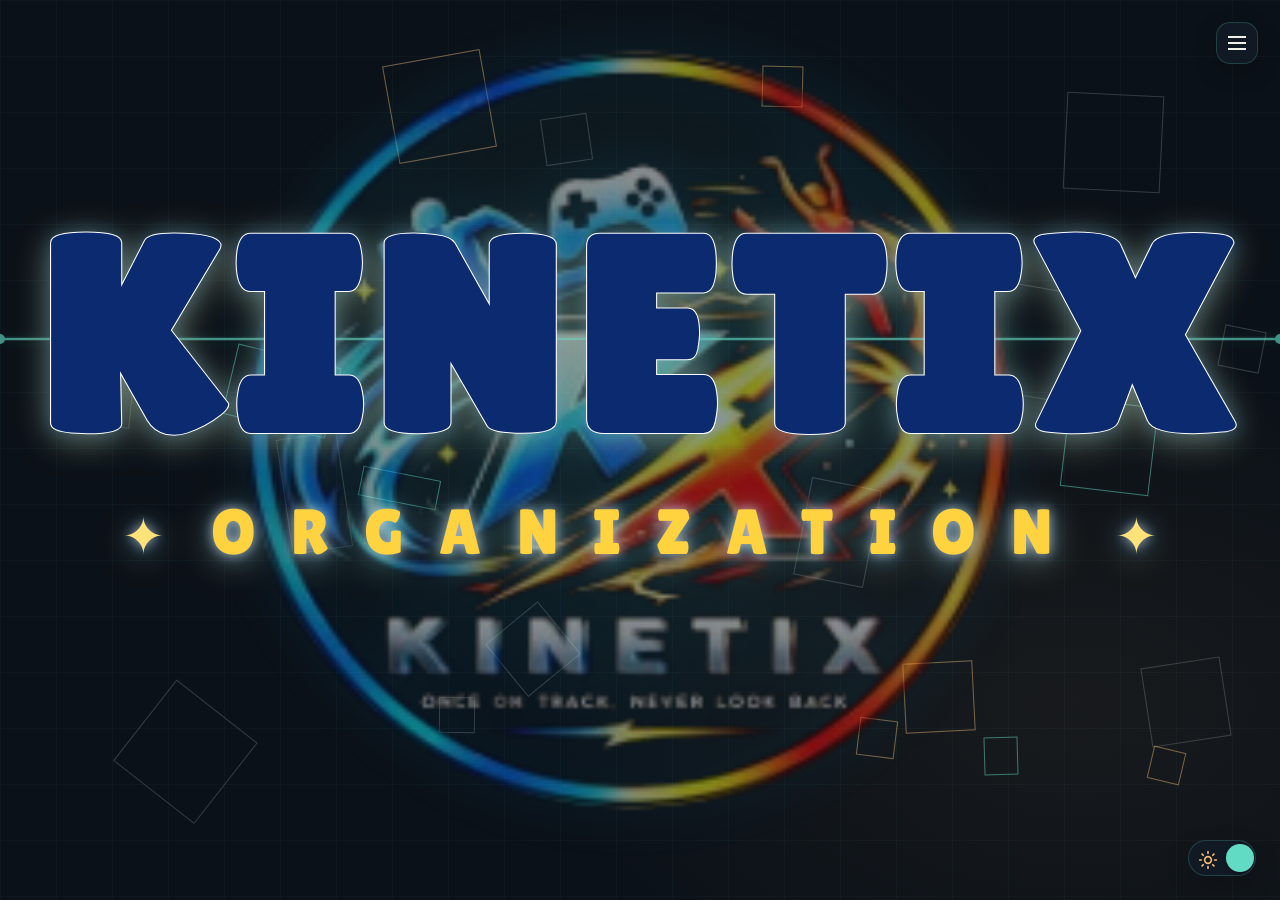
==== commit 51bd8c42: "Hero colors: dark blue KINETIX, yellow ORGANIZATION (swapped in light mode) Co-authored-by: Copilot " ====
--- a/kinetix/index.html
+++ b/kinetix/index.html
@@ -1,680 +1,680 @@
-<!DOCTYPE html>
-<!--KAI WEBS-->
-<html lang="en">
-    <head>
-        <meta charset="utf-8">
-        <script>
-            (function() {
-                try {
-                    if (localStorage.getItem('kinetix-theme') === 'light') document.documentElement.setAttribute('data-theme', 'light');
-                } catch (e) {}
-            })();
-        </script>
-        <meta name="viewport" content="width=device-width, initial-scale=1.0">
-        <title>Kinetix Organization | City College of Angeles</title>
-        <meta name="description"
-              content="KINETIX Organization is a student-led event management organization from City College of Angeles, specializing in planning and coordinating engaging events, sports activities, workshops, seminars, and other meaningful experiences. As Bachelor of Physical Education students with MICE electives, we combine creativity, teamwork, and event management skills to turn ideas into action.">
-        <link rel="preconnect" href="https://fonts.googleapis.com">
-        <link rel="preconnect" href="https://fonts.gstatic.com" crossorigin>
-        <link href="https://fonts.googleapis.com/css2?family=Anton&family=DM+Sans:wght@400;500;600;700&family=Fredoka:wght@500;600;700&family=Lilita+One&family=Space+Grotesk:wght@500;600;700&display=swap"
-              rel="stylesheet">
-        <link rel="stylesheet" href="kinetix-style.css?v=65">
-    </head>
-    <body>
-        <header class="site-header">
-            <button class="theme-toggle" id="themeToggle" type="button" role="switch" aria-checked="false" aria-label="Switch to light mode" title="Switch to light mode">
-                <svg class="theme-icon theme-icon-sun" aria-hidden="true" viewBox="0 0 24 24"><circle cx="12" cy="12" r="4"/><path d="M12 2v2M12 20v2M4.9 4.9l1.4 1.4M17.7 17.7l1.4 1.4M2 12h2M20 12h2M4.9 19.1l1.4-1.4M17.7 6.3l1.4-1.4"/></svg>
-                <svg class="theme-icon theme-icon-moon" aria-hidden="true" viewBox="0 0 24 24"><path d="M21 12.8A9 9 0 1 1 11.2 3a7 7 0 0 0 9.8 9.8Z"/></svg>
-                <span class="theme-knob" aria-hidden="true"></span>
-            </button>
-            <button class="nav-toggle" type="button" aria-label="Open navigation" aria-expanded="false" aria-controls="navLinks" title="Toggle navigation">
-                <span></span>
-                <span></span>
-                <span></span>
-            </button>
-            <nav class="topbar" aria-label="Main navigation">
-                <div class="nav-index" id="navLinks">
-                    <a href="#hero">HOME</a>
-                    <a href="#reveal">ABOUT US</a>
-                    <a href="#services">SERVICES</a>
-                    <a href="#events">EVENTS</a>
-                    <a href="#products">PRODUCTS</a>
-                    <a href="#register">REGISTER</a>
-                    <a href="#gallery">GALLERY</a>
-                    <a href="#initiate">CONTACT US</a>
-                    <a href="#legal">PRIVACY POLICY &amp; TERMS</a>
-                </div>
-            </nav>
-        </header>
-        <main id="mainContent">
-            <!-- ====================== 01 HERO ====================== -->
-            <section class="hero" id="hero" data-page-view>
-                <div class="hero-logo" aria-hidden="true">
-                    <img src="images/kinetix-logo.png" alt="" width="220" height="220">
-                </div>
-                <h1 class="hero-title" aria-label="Kinetix Organization">
-                    <span>KIN<b>E</b>TIX</span>
-                    <span class="hero-org">ORGANIZATION</span>
-                </h1>
-                <svg class="string-svg"
-                     id="stringSvg"
-                     preserveAspectRatio="none"
-                     aria-hidden="true">
-                    <path class="string-path" id="stringPath"></path>
-                    <circle class="string-anchor" id="anchorL" r="5"></circle>
-                    <circle class="string-anchor" id="anchorR" r="5"></circle>
-                    <circle class="string-grip" id="grip" r="7"></circle>
-                </svg>
-            </section>
-            <!-- ====================== 02 ABOUT ====================== -->
-            <section class="reveal" id="reveal" data-page-view>
-                <div class="reveal-cap">
-                    <span class="mono-label">ABOUT US</span>
-                    <h2>Made to bring<i> people </i>together</h2>
-                    <p>Kinetix is a student-led event management organization made up of fourth-year Bachelor of Physical Education students at City College of Angeles. Through our Event Management subject, we put our learning into practice by planning meaningful activities that encourage movement, teamwork, leadership, and active living.</p>
-                </div>
-                <div class="purpose-grid">
-                    <div class="purpose-item">
-                        <h3 class="mono-label">Our mission</h3>
-                        <p>We turn ideas into impactful, well-coordinated events through creativity, collaboration, and purposeful planning.</p>
-                    </div>
-                    <div class="purpose-item">
-                        <h3 class="mono-label">Our vision</h3>
-                        <p>To be a trusted event organization creating accessible experiences that inspire action and strengthen communities.</p>
-                    </div>
-                </div>
-                <div class="lenti-stage" id="lentiStage">
-                    <div class="lenti" id="lenti" aria-hidden="true"
-                         data-front="images/po.jpg"
-                         data-back="images/tu.jpg"></div>
-                </div>
-
-                <section class="team-section" aria-labelledby="team-heading">
-                    <div class="team-heading">
-                        <span class="mono-label">Meet the team</span>
-                        <h2 id="team-heading">Kinetix Organization Team</h2>
-                    </div>
-                    <ul class="team-grid" aria-label="Kinetix Organization Team members and responsibilities">
-                        <li class="team-card">
-                            <div class="team-avatar" aria-hidden="true"><img src="images/girl3.jpg" alt=""></div>
-                            <h3>Jingay S. Tamondong</h3>
-                            <p>Oversees the entire event and ensures that all activities, teams, and preparations are properly coordinated. Responsible for making major decisions and ensuring that the event runs smoothly.</p>
-                            <span class="team-role">Event Manager</span>
-                        </li>
-                        <li class="team-card">
-                            <div class="team-avatar" aria-hidden="true"><img src="images/prince.jpg" alt=""></div>
-                            <h3>Prince Jhon R. Miranda</h3>
-                            <p>Assists the Event Manager in planning, coordinating, and supervising the event. Helps monitor different teams and takes over assigned responsibilities when needed.</p>
-                            <span class="team-role">Assistant Event Manager</span>
-                        </li>
-                        <li class="team-card">
-                            <div class="team-avatar" aria-hidden="true"><img src="images/jen.jpg" alt=""></div>
-                            <h3>Jeanelle V. Santos</h3>
-                            <p>Coordinates communication and activities among the different committees. Ensures that tasks are properly assigned, deadlines are followed, and everyone is informed about event updates.</p>
-                            <span class="team-role">Coordinator</span>
-                        </li>
-                        <li class="team-card">
-                            <div class="team-avatar" aria-hidden="true"><img src="images/bak.jpg" alt=""></div>
-                            <h3>Adrian Kurt P. Patio</h3>
-                            <p>Manages the event's budget and financial records. Prepares expense estimates, monitors spending, and ensures that funds are used appropriately and efficiently.</p>
-                            <span class="team-role">Budgeting Manager</span>
-                        </li>
-                        <li class="team-card">
-                            <div class="team-avatar" aria-hidden="true"><img src="images/girl1.jpg" alt=""></div>
-                            <h3>Gidhel Darlin B. Dichoso</h3>
-                            <p>Handles important event information and ensures that accurate details are communicated to participants, organizers, and other stakeholders.</p>
-                            <span class="team-role">Information Manager</span>
-                        </li>
-                        <li class="team-card">
-                            <div class="team-avatar" aria-hidden="true"><img src="images/intit.jpg" alt=""></div>
-                            <h3>Princiss Melody O. Melody</h3>
-                            <p>Assists in organizing and distributing event information. Helps prepare announcements, updates, schedules, and other materials needed to keep participants informed.</p>
-                            <span class="team-role">Information Manager</span>
-                        </li>
-                        <li class="team-card">
-                            <div class="team-avatar" aria-hidden="true"><img src="images/girl4.jpg" alt=""></div>
-                            <h3>Mary Ann A. Turner</h3>
-                            <p>Oversees the physical setup and facilities needed for the event, including the venue, seating, equipment, decorations, and other infrastructure requirements.</p>
-                            <span class="team-role">Infrastructure Manager</span>
-                        </li>
-                        <li class="team-card">
-                            <div class="team-avatar" aria-hidden="true"><img src="images/girl2.jpg" alt=""></div>
-                            <h3>Trisha Anne Buscayno</h3>
-                            <p>Assists in preparing and monitoring the event venue and physical facilities. Ensures that equipment, furniture, and other setup requirements are properly arranged and ready before the event.</p>
-                            <span class="team-role">Infrastructure Manager</span>
-                        </li>
-                        <li class="team-card">
-                            <div class="team-avatar" aria-hidden="true"><img src="images/boy3.jpg" alt=""></div>
-                            <h3>Ranzes T. Javier</h3>
-                            <p>Manages the movement and availability of supplies, equipment, and materials needed for the event. Ensures that resources are delivered to the correct location on time.</p>
-                            <span class="team-role">Logistics Manager</span>
-                        </li>
-                        <li class="team-card">
-                            <div class="team-avatar" aria-hidden="true"><img src="images/boy5.jpg" alt=""></div>
-                            <h3>Jessie M. Liwanag</h3>
-                            <p>Assists in organizing transportation, supplies, equipment, and other logistical requirements. Helps ensure that all materials are available and properly distributed during the event.</p>
-                            <span class="team-role">Logistics Manager</span>
-                        </li>
-                        <li class="team-card">
-                            <div class="team-avatar" aria-hidden="true"><img src="images/bo2.jpg" alt=""></div>
-                            <h3>Justine Kyle R. Dungca</h3>
-                            <p>Oversees safety and security during the event. Coordinates security procedures, monitors potential risks, and helps ensure the safety of participants, staff, and guests.</p>
-                            <span class="team-role">Security Manager</span>
-                        </li>
-                        <li class="team-card">
-                            <div class="team-avatar" aria-hidden="true"><img src="images/boy1.jpg" alt=""></div>
-                            <h3>Jhon Michael P. Padua</h3>
-                            <p>Assists in implementing safety and security measures. Helps monitor the venue, manage crowd safety, respond to incidents, and ensure that event rules are followed.</p>
-                            <span class="team-role">Security Manager</span>
-                        </li>
-                    </ul>
-                </section>
-            </section>
-            <!-- ====================== 03 CATEGORIES ====================== -->
-            <section class="matrix-wrap" id="projects" data-page-view>
-                <div class="section-head">
-                    <h2>SERVICES, EVENTS &amp; PRODUCTS</h2>
-                    <p>We turn ideas into engaging experiences through creative event concepts, seamless execution, and collaborative services. As a student-led event management organization, we deliver purposeful events that bring people together, inspire participation, and create meaningful and memorable experiences for students, schools, and communities. </p>
-                </div>
-                <div class="matrix category-grid" id="matrix">
-                    <section class="category-column" id="services" aria-labelledby="category-services">
-                        <div class="category-heading">
-                            <h3 id="category-services">Our Services</h3>
-                        </div>
-                        <p class="services-intro">At KINETIX Organization, we offer a variety of services designed to promote physical fitness, teamwork, creativity, leadership, and meaningful student experiences. Through well-organized events and engaging activities, we aim to create opportunities for learning, collaboration, and active participation.</p>
-                        <div class="category-items services-list">
-                            <div class="cell" tabindex="0" role="button" aria-label="Seminar">
-                                <div class="cell-media" style="background-image:url('images/project-09.jpg')"></div>
-                                <div class="cell-num">1</div>
-                                <div class="cell-name">SEMINAR</div>
-                                <div class="cell-detail">We organize educational seminars that provide valuable knowledge, practical insights, and learning opportunities for students and participants. Our seminars focus on personal development, leadership, sports, physical education, and other relevant topics that inspire growth and learning.</div>
-                                <div class="cell-cat">Learning &amp; Development</div>
-                            </div>
-                            <div class="cell" tabindex="0" role="button" aria-label="Workshop">
-                                <div class="cell-media" style="background-image:url('images/project-05.jpg')"></div>
-                                <div class="cell-num">2</div>
-                                <div class="cell-name">WORKSHOP</div>
-                                <div class="cell-detail">We conduct interactive and hands-on workshops designed to enhance participants' skills, creativity, and teamwork. Through practical activities and guided learning experiences, we encourage active participation and help students develop skills they can apply in real-life situations.</div>
-                                <div class="cell-cat">Learning &amp; Development</div>
-                            </div>
-                            <div class="cell" tabindex="0" role="button" aria-label="Officiating">
-                                <div class="cell-media" style="background-image:url('images/project-06.jpg')"></div>
-                                <div class="cell-num">3</div>
-                                <div class="cell-name">OFFICIATING</div>
-                                <div class="cell-detail">Held in August 30, 2025 at the Angeles City National Trade School. We provide officiating services for sports events and competitions, ensuring organized gameplay, fair decisions, and proper implementation of game rules. Our team supports smooth event operations while promoting discipline, sportsmanship, and respect among players and participants.</div>
-                                <div class="cell-cat">August 30, 2025 · Angeles City National Trade School</div>
-                            </div>
-                            <div class="cell" tabindex="0" role="button" aria-label="P.E. Days">
-                                <div class="cell-media" style="background-image:url('images/project-03.jpg')"></div>
-                                <div class="cell-num">4</div>
-                                <div class="cell-name">P.E. DAYS</div>
-                                <div class="cell-detail">Held in September 24 &amp; 25, 2026 at the City College of Angeles. We organize exciting and engaging P.E. Days that encourage students to embrace physical activity, teamwork, and healthy competition. Through various sports, recreational games, and interactive activities, we create memorable experiences that promote fitness, camaraderie, and school spirit.</div>
-                                <div class="cell-cat">September 24 &amp; 25, 2026 · City College of Angeles</div>
-                            </div>
-                            <div class="cell" tabindex="0" role="button" aria-label="College Days">
-                                <div class="cell-media" style="background-image:url('images/project-02.jpg')"></div>
-                                <div class="cell-num">5</div>
-                                <div class="cell-name">COLLEGE DAYS</div>
-                                <div class="cell-detail">Held in March 30, 2026 at the City College of Angeles. We help plan and organize College Days that celebrate student life, creativity, talent, and unity. From interactive activities and friendly competitions to engaging programs and special events, we aim to make every celebration meaningful, enjoyable, and memorable for the entire college community.</div>
-                                <div class="cell-cat">March 30, 2026 · City College of Angeles</div>
-                            </div>
-                        </div>
-                    </section>
-                    <section class="category-column" id="events" aria-labelledby="category-events">
-                        <div class="category-heading">
-                            <span class="category-index">04</span>
-                            <h3 id="category-events">Events</h3>
-                            <span class="category-count">04</span>
-                        </div>
-                        <div class="category-items">
-                            <div class="cell" tabindex="0" role="button" aria-label="Workshop (Folk dance and Ballroom)">
-                                <div class="cell-media" style="background-image:url('images/project-05.jpg')"></div>
-                                <div class="cell-num">1</div>
-                                <div class="cell-name">WORKSHOP</div>
-                                <div class="cell-detail">Held on November 17, 2023, Show the participation in the Ballroom and Folk Dance Workshop, where we learned and practiced different dance movements, steps, and techniques. Through this workshop, we were able to experience the importance of discipline, cooperation, and active participation in learning different forms of dance.</div>
-                                <div class="cell-cat">Folk Dance and Ballroom</div>
-                            </div>
-                            <div class="cell" tabindex="0" role="button" aria-label="Next Level PE seminar">
-                                <div class="cell-media" style="background-image:url('images/project-03.jpg')"></div>
-                                <div class="cell-num">2</div>
-                                <div class="cell-name">SEMINAR</div>
-                                <div class="cell-detail">Held on April 10, 2026, “NEXT-LEVEL PE: Strategy, Leadership, and Success” was successfully organized by the 4th-year Bachelor of Physical Education students of City College of Angeles under KINETIX Organization, in collaboration with Victory Vault, as part of our event subject requirement. The seminar brought together 2nd-year BPE students for a day of learning and inspiration, focusing on strategy, leadership, teamwork, and success in Physical Education. Participants shared positive feedback, highlighting the event as a meaningful and enjoyable experience filled with valuable knowledge, fresh insights, and memorable moments.</div>
-                                <div class="cell-cat">Next Level PE</div>
-                            </div>
-                            <div class="cell" tabindex="0" role="button" aria-label="Officiating">
-                                <div class="cell-media" style="background-image:url('images/project-04.jpg')"></div>
-                                <div class="cell-num">3</div>
-                                <div class="cell-name">OFFICIATING</div>
-                                <div class="cell-detail">Held on August 30, 2025 at the Angeles City National Trade School. PE students gain hands-on experience in sports coaching, where they learn to train, guide, and motivate athletes toward improved performance. They develop skills in training planning, communication, leadership, teamwork, and athlete development, preparing them for future careers as professional coaches and Physical Education practitioners.</div>
-                                <div class="cell-cat">Angeles City National Trade School</div>
-                            </div>
-                            <div class="cell" tabindex="0" role="button" aria-label="College Days">
-                                <div class="cell-media" style="background-image:url('images/project-08.jpg')"></div>
-                                <div class="cell-num">4</div>
-                                <div class="cell-name">COLLEGE DAYS</div>
-                                <div class="cell-detail">Held on March 26-30, 2026 at the City College of Angeles. CCA Days celebrates the skills, talents, and abilities of City College of Angeles students through culture, sports, creativity, and teamwork. It provides a platform for students to showcase their potential, build connections, and celebrate achievements as one CCA community.</div>
-                                <div class="cell-cat">City College of Angeles</div>
-                            </div>
-                            <div class="cell" tabindex="0" role="button" aria-label="PE Days">
-                                <div class="cell-media" style="background-image:url('images/project-07.jpg')"></div>
-                                <div class="cell-num">5</div>
-                                <div class="cell-name">PE DAYS</div>
-                                <div class="cell-detail">PE Days at City College of Angeles held on September 24/25, 2026, celebrated fitness, teamwork, and healthy living through engaging activities and Mr. and Ms. Fitness. With the support of 4th year BPE students, the event showcased student talents, built confidence, and strengthened connections through Physical Education.</div>
-                                <div class="cell-cat">City College of Angeles</div>
-                            </div>
-                        </div>
-                    </section>
-                    <section class="category-column" id="products" aria-labelledby="category-products">
-                        <div class="category-heading">
-                            <span class="category-index">05</span>
-                            <h3 id="category-products">Products</h3>
-                            <span class="category-count">02</span>
-                        </div>
-                        <div class="category-items">
-                            <p class="cart-status" role="status" aria-live="polite"><span id="productCartCount">0</span> items added</p>
-                            <article class="product-card" aria-label="Soya Pop product card">
-                                <div class="cell" tabindex="0" role="button" aria-label="Soya Pop">
-                                    <div class="cell-media" style="background-image:url('images/project-01.jpg')"></div>
-                                    <div class="cell-num">01</div>
-                                    <div class="cell-name">SOYA POP</div>
-                                    <div class="cell-detail">Soya Pop is a delicious soy milk drink made from whole soybeans and available in three flavors: Original, Banana, and Cereal. Each 240 mL serving contains 7g of protein and essential nutrients like calcium, vitamin D, vitamin B12, and potassium. Smooth, flavorful, and convenient, Soya Pop is a great choice for enjoying soy milk anytime.</div>
-                                    <div class="cell-cat">Original · Banana · Cereal — ₱40</div>
-                                </div>
-                                <div class="product-card-actions">
-                                    <span class="product-price">₱40.00</span>
-                                    <button class="add-to-cart" type="button" data-product="soya-pop" data-name="Soya Pop" data-price="40">Add to cart</button>
-                                </div>
-                                <div class="product-flavor-picker" data-product="soya-pop">
-                                    <label>Flavor</label>
-                                    <select aria-label="Choose Soya Pop flavor">
-                                        <option value="Original">Original</option>
-                                        <option value="Banana">Banana</option>
-                                        <option value="Cereal">Cereal</option>
-                                    </select>
-                                </div>
-                            </article>
-                            <article class="product-card" aria-label="Nutflix product card">
-                                <div class="cell" tabindex="0" role="button" aria-label="Nutflix">
-                                    <div class="cell-media" style="background-image:url('images/project-02.jpg')"></div>
-                                    <div class="cell-num">02</div>
-                                    <div class="cell-name">NUTFLIX</div>
-                                    <div class="cell-detail">Nutflix is a delicious mixed-nut snack made with walnuts, almonds, cashews, raisins, pumpkin seeds, cranberries, and blackberries. It offers a satisfying mix of crunchy nuts, seeds, and naturally sweet dried fruits in every bite. Packed in a convenient 200g container, Nutflix is perfect for a quick and enjoyable snack at school, work, while traveling, or anytime you need a tasty treat.</div>
-                                    <div class="cell-cat">200g — ₱106</div>
-                                </div>
-                                <div class="product-card-actions">
-                                    <span class="product-price">₱106.00</span>
-                                    <button class="add-to-cart" type="button" data-product="nutflix" data-name="Nutflix" data-price="106">Add to cart</button>
-                                </div>
-                            </article>
-                        </div>
-                    </section>
-                </div>
-            </section>
-            <!-- ====================== 06 CONTACT ====================== -->
-            <footer class="initiate" id="initiate" data-page-view>
-                <div class="initiate-inner">
-                    <span class="mono-label">Have an event in mind?</span>
-                    <h2 class="scatter" id="scatter" data-lines="LET'S MAKE IT|HAPPEN" aria-label="LET'S MAKE IT HAPPEN">LET'S MAKE IT HAPPEN</h2>
-                    <div class="contact-wrap" id="contactWrap">
-                        <div class="contact-grid" aria-label="Contact information">
-                            <section class="contact-item">
-                                <h3>Contact</h3>
-                                <a class="contact-link" href="tel:+639367427515">
-                                    <svg class="contact-icon" aria-hidden="true" viewBox="0 0 24 24"><path d="M7 3h3l2 5-2.2 1.8a15 15 0 0 0 4.4 4.4L16 12l5 2v3c0 1.1-.9 2-2 2C10.7 19 5 13.3 5 6c0-1.7.8-3 2-3Z"/></svg>
-                                    <span>0936-742-7515</span>
-                                </a>
-                                <a class="contact-link" href="mailto:kinetixorg.2026@gmail.com">
-                                    <svg class="contact-icon" aria-hidden="true" viewBox="0 0 24 24"><rect x="3" y="5" width="18" height="14" rx="2"/><path d="m4 7 8 6 8-6"/></svg>
-                                    <span>kinetixorg.2026@gmail.com</span>
-                                </a>
-                            </section>
-                            <section class="contact-item">
-                                <h3>Find us</h3>
-                                <a class="contact-link" href="https://www.google.com/maps/search/?api=1&amp;query=Arayat+Blvd%2C+Brgy+Pampanga%2C+Angeles+City" target="_blank" rel="noopener noreferrer">
-                                    <svg class="contact-icon" aria-hidden="true" viewBox="0 0 24 24"><path d="M20 10c0 5-8 12-8 12S4 15 4 10a8 8 0 1 1 16 0Z"/><circle cx="12" cy="10" r="2.5"/></svg>
-                                    <span>Arayat Blvd, Brgy Pampanga,<br>Angeles City</span>
-                                </a>
-                                <p class="contact-meta"><svg class="contact-icon" aria-hidden="true" viewBox="0 0 24 24"><path d="M3 21h18M5 21V7l7-4 7 4v14M9 21v-6h6v6M9 9h.01M15 9h.01M9 12h.01M15 12h.01"/></svg><span>Physical Location: L401</span></p>
-                            </section>
-                            <section class="contact-item">
-                                <h3>Hours &amp; social</h3>
-                                <p class="contact-meta"><svg class="contact-icon" aria-hidden="true" viewBox="0 0 24 24"><circle cx="12" cy="12" r="9"/><path d="M12 7v5l3 2"/></svg><span>8:00 AM – 5:00 PM</span></p>
-                                <div class="contact-social">
-                                    <a href="https://www.facebook.com/profile.php?id=61587836133745" target="_blank" rel="noopener noreferrer"><svg class="contact-icon" aria-hidden="true" viewBox="0 0 24 24"><path d="M14 21v-8h3l.5-4H14V7c0-1.2.4-2 2-2h2V1.4C17.2 1.2 16.2 1 15 1c-3.2 0-5 1.9-5 5.4V9H7v4h3v8"/></svg><span>Facebook</span></a>
-                                    <a href="https://www.instagram.com/kinetix_org/" target="_blank" rel="noopener noreferrer"><svg class="contact-icon" aria-hidden="true" viewBox="0 0 24 24"><rect x="3" y="3" width="18" height="18" rx="5"/><circle cx="12" cy="12" r="4"/><path d="M17.5 6.5h.01"/></svg><span>Instagram</span></a>
-                                </div>
-                            </section>
-                        </div>
-                    </div>
-                </div>
-                <div class="sig-foot">
-                    <span>Kinetix Organization · City College of Angeles</span>
-                    <span>Student-led events, thoughtfully made</span>
-                </div>
-            </footer>
-
-            <!-- ====================== 07 PRIVACY POLICY & TERMS ====================== -->
-            <section class="legal-section" id="legal" data-page-view aria-label="Privacy Policy and Terms">
-                <div class="legal-wrap">
-                    <div class="legal-intro">
-                        <span class="mono-label">Privacy Policy &amp; Terms</span>
-                        <h2>Privacy Policy &amp; Terms</h2>
-                    </div>
-
-                    <div class="legal-list">
-                        <details class="legal-item" open>
-                            <summary>Privacy Policy</summary>
-                            <div class="legal-content">
-                                <p>KINETIX Organization respects your privacy and is committed to protecting the personal information you provide when you visit our website, communicate with our organization, or participate in our events and activities. This Privacy Policy explains what information we may collect, how we use it, how we protect it, and the choices you have regarding your information.</p>
-
-                                <h3>1. Information We Collect</h3>
-                                <p>Depending on how you interact with our website and organization, we may collect information such as:</p>
-                                <ul>
-                                    <li>Name and contact information</li>
-                                    <li>Email address and other communication details</li>
-                                    <li>Event registration or participation information</li>
-                                    <li>Organization, school, or affiliation, when relevant to an event</li>
-                                    <li>Information voluntarily provided through contact forms, registration forms, surveys, or inquiries</li>
-                                    <li>Technical information necessary for the operation and security of the website</li>
-                                </ul>
-                                <p>We only request information that is reasonably necessary for the purpose for which it is collected.</p>
-
-                                <h3>2. How We Use Your Information</h3>
-                                <p>Information provided to KINETIX may be used to:</p>
-                                <ul>
-                                    <li>Process event registrations and participation</li>
-                                    <li>Respond to inquiries and requests</li>
-                                    <li>Communicate important event announcements and updates</li>
-                                    <li>Coordinate programs, workshops, seminars, sports activities, and other events</li>
-                                    <li>Improve our services, programs, and website</li>
-                                    <li>Maintain the security and proper operation of our website</li>
-                                    <li>Comply with applicable school policies and legal requirements</li>
-                                </ul>
-                                <p>We will not use your personal information for unrelated purposes without appropriate notice or consent.</p>
-
-                                <h3>3. Sharing of Information</h3>
-                                <p>KINETIX does not sell or rent personal information. Information may only be shared when reasonably necessary to conduct an event or activity, fulfill a requested service, comply with applicable requirements, or when you have provided appropriate permission. When an activity involves third-party partners, sponsors, venues, or service providers, information will only be shared when necessary for the relevant activity and subject to applicable privacy requirements.</p>
-
-                                <h3>4. Photographs and Event Documentation</h3>
-                                <p>KINETIX may document its events through photographs, videos, or other media for legitimate organizational purposes, such as event documentation, reports, and promotional materials. Where required, appropriate consent or permission will be obtained before using identifiable photographs or recordings, particularly for promotional purposes. If you have concerns regarding the use of your image or personal information, you may contact KINETIX through the contact details provided on our website.</p>
-
-                                <h3>5. Data Protection</h3>
-                                <p>We take reasonable measures to protect personal information against unauthorized access, disclosure, alteration, loss, or misuse. However, no online system can be guaranteed to be completely secure. Users should avoid submitting unnecessary sensitive or confidential information through public or unsecured channels.</p>
-
-                                <h3>6. Data Retention</h3>
-                                <p>Personal information will only be retained for as long as reasonably necessary to fulfill the purpose for which it was collected, comply with applicable requirements, or support legitimate organizational activities. When information is no longer necessary, appropriate measures may be taken to securely delete, destroy, or anonymize it.</p>
-
-                                <h3>7. Your Privacy Rights</h3>
-                                <p>Subject to applicable laws, regulations, and school policies, you may have rights regarding your personal information, including the right to:</p>
-                                <ul>
-                                    <li>Know what personal information is being collected and how it is used</li>
-                                    <li>Request access to information concerning you</li>
-                                    <li>Request correction of inaccurate information</li>
-                                    <li>Raise concerns regarding the handling of your personal information</li>
-                                    <li>Withdraw consent where applicable</li>
-                                </ul>
-                                <p>For privacy-related concerns, please contact KINETIX through the contact information provided on this website.</p>
-
-                                <h3>8. Changes to This Privacy Policy</h3>
-                                <p>KINETIX may update this Privacy Policy when necessary to reflect changes in our activities, website, policies, or applicable requirements. Any significant changes will be communicated through the website or other appropriate channels.</p>
-                            </div>
-                        </details>
-
-                        <details class="legal-item">
-                            <summary>Terms and Conditions</summary>
-                            <div class="legal-content">
-                                <p>Welcome to the KINETIX Organization website. By accessing or using this website, you agree to follow these Terms and Conditions. If you do not agree with these terms, please discontinue use of the website.</p>
-
-                                <h3>1. About KINETIX</h3>
-                                <p>KINETIX Organization is a student-led event management organization composed of fourth-year Bachelor of Physical Education students with electives in Meetings, Incentives, Conventions, and Exhibitions (MICE) from City College of Angeles. Our activities may include sports programs, seminars, workshops, games, dance activities, recreational programs, and other events.</p>
-
-                                <h3>2. Use of the Website</h3>
-                                <p>You agree to use this website responsibly and only for lawful purposes. You must not:</p>
-                                <ul>
-                                    <li>Use the website for fraudulent or unlawful activities</li>
-                                    <li>Submit false or misleading information</li>
-                                    <li>Attempt to interfere with the operation or security of the website</li>
-                                    <li>Access information or accounts without authorization</li>
-                                    <li>Upload or transmit harmful software or content</li>
-                                    <li>Use website content in a manner that violates applicable laws or the rights of others</li>
-                                </ul>
-
-                                <h3>3. Event Registration</h3>
-                                <p>Some KINETIX events may require registration. By submitting an event registration form, you agree to provide accurate and complete information. Registration does not automatically guarantee participation unless confirmation is provided by KINETIX or the authorized event organizers. Event schedules, venues, requirements, fees, and other details may be changed when necessary. Participants will be informed of significant changes through appropriate communication channels.</p>
-
-                                <h3>4. Event Participation</h3>
-                                <p>Participants are expected to follow the rules, safety guidelines, instructions, and reasonable directions provided by KINETIX and event organizers. Participants may be required to comply with applicable school policies and venue regulations. KINETIX reserves the right to address disruptive, unsafe, or inappropriate conduct in accordance with applicable policies and procedures.</p>
-
-                                <h3>5. Intellectual Property</h3>
-                                <p>Unless otherwise indicated, materials appearing on this website—including the KINETIX name, logo, graphics, original text, photographs, and other original content—belong to or are used with permission by KINETIX or the respective rights holder. You may not reproduce, modify, distribute, or use protected materials for commercial purposes without appropriate permission.</p>
-
-                                <h3>6. Third-Party Links</h3>
-                                <p>The website may contain links to external websites, social media pages, registration platforms, or other third-party services. These websites are operated independently from KINETIX. We are not responsible for the content, privacy practices, availability, or security of external websites. Users should review the terms and privacy policies of third-party websites before providing personal information.</p>
-
-                                <h3>7. Website Content</h3>
-                                <p>KINETIX makes reasonable efforts to provide accurate and updated information on the website. However, event details, schedules, availability, and other information may change. KINETIX reserves the right to correct, update, or remove website content when necessary.</p>
-
-                                <h3>8. Limitation of Responsibility</h3>
-                                <p>KINETIX aims to provide reliable information and well-organized activities. However, the organization cannot guarantee that the website will always be available, error-free, or free from technical interruptions. Participation in physical activities and events may involve inherent risks. Participants are expected to follow applicable safety instructions and disclose relevant information when required by the event's procedures.</p>
-
-                                <h3>9. Changes to These Terms</h3>
-                                <p>KINETIX may update these Terms and Conditions when necessary. Updated terms will be posted on this website with the corresponding effective date. Continued use of the website after an update constitutes acknowledgment of the revised terms, subject to applicable law and school policies.</p>
-
-                                <h3>10. Contact Us</h3>
-                                <p>If you have questions, concerns, or requests regarding this Privacy Policy or these Terms and Conditions, please contact:</p>
-                                <p><strong>KINETIX Organization</strong><br>
-                                Email: <a href="mailto:kinetixorg.2026@gmail.com">kinetixorg.2026@gmail.com</a><br>
-                                Phone: <a href="tel:+639367427515">0936-742-7515</a><br>
-                                Social Media: <a href="https://www.facebook.com/profile.php?id=61587836133745" target="_blank" rel="noopener noreferrer">Facebook</a> · <a href="https://www.instagram.com/kinetix_org/" target="_blank" rel="noopener noreferrer">Instagram</a><br>
-                                Address: Arayat Blvd, Brgy Pampanga, Angeles City</p>
-                            </div>
-                        </details>
-                    </div>
-                </div>
-            </section>
-
-            <!-- ====================== GALLERY & ACHIEVEMENTS ====================== -->
-            <section class="legal-section gallery-section" id="gallery" data-page-view aria-label="Gallery and achievements">
-                <div class="legal-wrap">
-                    <div class="legal-intro">
-                        <span class="mono-label">Highlights from previous events</span>
-                        <h2>Gallery</h2>
-                    </div>
-
-                    <h3 class="gal-title" id="galTitle"></h3>
-                    <div class="gal-stage">
-                        <button type="button" class="gal-arrow gal-prev" id="galPrev" aria-label="Previous photo">&#8249;</button>
-                        <div class="gal-grid" id="galGrid">
-                        <figure class="gal-item" data-event="Seminar" data-sort="2026-04-10" tabindex="0" role="button" aria-label="Open Next-Level PE Seminar photo">
-                            <img src="images/project-03.jpg" alt="Next-Level PE Seminar" loading="lazy">
-                            <figcaption><strong>Next-Level PE Seminar</strong><span>April 10, 2026</span></figcaption>
-                        </figure>
-                        <figure class="gal-item" data-event="College Days" data-sort="2026-03-26" tabindex="0" role="button" aria-label="Open College Days photo">
-                            <img src="images/project-08.jpg" alt="College Days" loading="lazy">
-                            <figcaption><strong>College Days</strong><span>March 26-30, 2026</span></figcaption>
-                        </figure>
-                        <figure class="gal-item" data-event="PE Days" data-sort="2026-09-24" tabindex="0" role="button" aria-label="Open PE Days photo">
-                            <img src="images/project-07.jpg" alt="PE Days" loading="lazy">
-                            <figcaption><strong>PE Days</strong><span>September 24/25, 2026</span></figcaption>
-                        </figure>
-                        <figure class="gal-item" data-event="Officiating" data-sort="2025-08-30" tabindex="0" role="button" aria-label="Open Officiating photo">
-                            <img src="images/project-04.jpg" alt="Officiating" loading="lazy">
-                            <figcaption><strong>Officiating</strong><span>August 30, 2025</span></figcaption>
-                        </figure>
-                        <figure class="gal-item" data-event="Workshop" data-sort="2023-11-17" tabindex="0" role="button" aria-label="Open Workshop photo">
-                            <img src="images/project-05.jpg" alt="Folk Dance and Ballroom Workshop" loading="lazy">
-                            <figcaption><strong>Folk Dance &amp; Ballroom Workshop</strong><span>November 17, 2023</span></figcaption>
-                        </figure>
-                        <figure class="gal-item" data-event="Group Photo" data-sort="" tabindex="0" role="button" aria-label="Open Group Photo 1">
-                            <img src="images/GROUP PHOTO 1.jpg" alt="KINETIX organization group photo 1" loading="lazy">
-                            <figcaption><strong>Group Photo 1</strong></figcaption>
-                        </figure>
-                        <figure class="gal-item" data-event="Group Photo" data-sort="" tabindex="0" role="button" aria-label="Open Group Photo">
-                            <img src="images/GROUP PHOTO.jpg" alt="KINETIX organization group photo" loading="lazy">
-                            <figcaption><strong>Group Photo</strong></figcaption>
-                        </figure>
-                        </div>
-                        <button type="button" class="gal-arrow gal-next" id="galNext" aria-label="Next photo">&#8250;</button>
-                    </div>
-
-                    <div class="legal-intro gal-subhead">
-                        <span class="mono-label">Event videos</span>
-                        <h2>Videos</h2>
-                    </div>
-                    <div class="gal-video-card">
-                        <video id="galPlayer" controls autoplay muted playsinline hidden></video>
-                        <p class="gal-empty" id="galVideoEmpty">No videos yet. Videos will appear here.</p>
-                        <div class="gal-filters" id="galPlaylist"></div>
-                    </div>
-
-                    <div class="legal-intro gal-subhead">
-                        <span class="mono-label">Awards &amp; milestones</span>
-                        <h2>Achievement Wall</h2>
-                    </div>
-
-                    <div class="ach-grid">
-                        <article class="ach-card"><span class="ach-year">2026</span><h3>Next-Level PE Seminar</h3><p>Successfully organized with Victory Vault for 2nd-year BPE students on strategy, leadership, and success.</p></article>
-                        <article class="ach-card"><span class="ach-year">2026</span><h3>College Days</h3><p>Took part in the CCA celebration of student skills, talents, culture, sports, and teamwork.</p></article>
-                        <article class="ach-card"><span class="ach-year">2026</span><h3>PE Days</h3><p>Supported Mr. and Ms. Fitness and activities promoting fitness, teamwork, and healthy living.</p></article>
-                        <article class="ach-card"><span class="ach-year">2026</span><h3>Soya Pop &amp; Nutflix</h3><p>Launched our two organization products, now available through the Products page.</p></article>
-                        <article class="ach-card"><span class="ach-year">2025</span><h3>Officiating Experience</h3><p>Hands-on sports coaching and officiating at the Angeles City National Trade School.</p></article>
-                        <article class="ach-card"><span class="ach-year">2023</span><h3>Folk Dance &amp; Ballroom Workshop</h3><p>Learned dance steps and techniques while building discipline and cooperation.</p></article>
-                    </div>
-                </div>
-            </section>
-
-            <!-- ====================== DIGITAL REGISTRATION ====================== -->
-            <section class="legal-section register-section" id="register" data-page-view aria-label="Event registration">
-                <div class="legal-wrap">
-                    <div class="legal-intro">
-                        <span class="mono-label">Join an event</span>
-                        <h2>Register</h2>
-                    </div>
-
-                    <div class="reg-card" id="regFormCard">
-                        <form id="regForm" novalidate>
-                            <div class="billing-grid">
-                                <label>Full name<input type="text" id="regName" autocomplete="name" required></label>
-                                <label>Email<input type="email" id="regEmail" autocomplete="email" required></label>
-                                <label>Contact number<input type="tel" id="regPhone" autocomplete="tel" required></label>
-                                <label>School / organization<input type="text" id="regSchool" placeholder="e.g. City College of Angeles"></label>
-                                <label>Event
-                                    <select id="regEvent">
-                                        <option>PE Days</option>
-                                        <option>College Days</option>
-                                        <option>Seminar</option>
-                                        <option>Workshop</option>
-                                        <option>Officiating</option>
-                                    </select>
-                                </label>
-                                <label>Category
-                                    <select id="regCategory">
-                                        <option>Participant</option>
-                                        <option>Player</option>
-                                        <option>Audience</option>
-                                        <option>Volunteer</option>
-                                    </select>
-                                </label>
-                            </div>
-                            <p class="billing-error" id="regError" role="alert"></p>
-                            <button class="checkout-btn" type="submit">Register</button>
-                        </form>
-                    </div>
-
-                    <div class="reg-card" id="regPassCard" hidden>
-                        <div class="reg-pass">
-                            <div class="reg-info" id="regInfo"></div>
-                        </div>
-                        <div class="reg-actions">
-                            <a class="checkout-btn receipt-mail" id="regDownload" download="kinetix-pass.png" href="#">Download pass</a>
-                            <a class="checkout-btn receipt-mail" id="regMail" href="#">Send email</a>
-                            <button class="checkout-btn" id="regNew" type="button">Register another person</button>
-                        </div>
-                    </div>
-                </div>
-            </section>
-        </main>
-        <div class="gal-lightbox" id="galLightbox" hidden>
-            <button type="button" class="gal-close" id="galClose" aria-label="Close photo">&times;</button>
-            <img id="galLightImg" alt="">
-            <p id="galLightCap"></p>
-        </div>
-        <div class="cart-widget" id="cartWidget">
-            <div class="cart-panel" id="cartPanel" hidden>
-                <div class="cart-panel-head">
-                    <h2>Your cart</h2>
-                    <button class="cart-close" id="cartClose" type="button" aria-label="Close cart">&times;</button>
-                </div>
-                <p class="cart-empty" id="cartEmpty">Your cart is empty. Add a product to get started.</p>
-                <div class="cart-items" id="cartItems"></div>
-                <p class="cart-message" id="cartMessage" role="status"></p>
-                <div class="cart-panel-foot">
-                    <span><span id="cartTotalQuantity">0</span> total items</span>
-                    <button class="cart-clear" id="cartClear" type="button" disabled>Clear cart</button>
-                </div>
-                <div class="cart-summary"><span>Total</span><strong id="cartTotalPrice">₱0.00</strong></div>
-                <button class="checkout-btn" id="checkoutBtn" type="button" disabled>Proceed to billing</button>
-            </div>
-            <button class="cart-toggle" id="cartToggle" type="button" aria-expanded="false" aria-label="Open shopping cart">
-                <svg aria-hidden="true" viewBox="0 0 24 24"><circle cx="9" cy="20" r="1.5"/><circle cx="18" cy="20" r="1.5"/><path d="M2 3h3l2.7 12.4a2 2 0 0 0 2 1.6h7.6a2 2 0 0 0 2-1.5L21 7H6"/></svg>
-                <span class="cart-badge" id="cartBadge" hidden>0</span>
-            </button>
-        </div>
-        <div class="billing-modal" id="billingModal" role="dialog" aria-modal="true" aria-labelledby="billingTitle" hidden>
-            <div class="billing-card">
-                <button class="billing-close" id="billingClose" type="button" aria-label="Close">&times;</button>
-                <form id="billingForm" novalidate>
-                    <span class="mono-label">Billing</span>
-                    <h3 id="billingTitle">Order summary</h3>
-                    <div class="billing-lines" id="billingLines"></div>
-                    <div class="billing-total"><span>Total to pay</span><strong id="billingTotal">₱0.00</strong></div>
-                    <div class="billing-grid">
-                        <label>Full name<input type="text" id="billName" autocomplete="name" required></label>
-                        <label>Contact number<input type="tel" id="billPhone" autocomplete="tel" required></label>
-                        <label>Email (for your receipt)<input type="email" id="billEmail" autocomplete="email" required></label>
-                        <label>Pick-up / delivery place<input type="text" id="billPlace" placeholder="e.g. City College of Angeles, Room L401" required></label>
-                        <label>Payment method
-                            <select id="billPayment">
-                                <option value="Cash on pick-up">Cash on pick-up</option>
-                                <option value="GCash">GCash</option>
-                            </select>
-                        </label>
-                        <label>Notes (optional)<input type="text" id="billNotes"></label>
-                    </div>
-                    <p class="billing-error" id="billingError" role="alert"></p>
-                    <button class="checkout-btn" type="submit">Place order</button>
-                </form>
-                <div class="billing-receipt" id="billingReceipt" hidden></div>
-            </div>
-        </div>
-        <button class="faq-btn" id="faqBtn" type="button" aria-haspopup="dialog">FAQ</button>
-        <div class="billing-modal faq-modal" id="faqModal" role="dialog" aria-modal="true" aria-labelledby="faqTitle" hidden>
-            <div class="billing-card">
-                <button class="billing-close" id="faqClose" type="button" aria-label="Close">&times;</button>
-                <span class="mono-label">Need help?</span>
-                <h3 id="faqTitle">Frequently Asked Questions (FAQ)</h3>
-                <details class="faq-item" open>
-                    <summary>1. What is Kinetix Organization?</summary>
-                    <p>Kinetix Organization is a digital organization that provides information, services, resources, and experiences designed to connect and engage people.</p>
-                </details>
-                <details class="faq-item">
-                    <summary>2. What is the purpose of the Kinetix Organization website?</summary>
-                    <p>The website serves as a digital hub where visitors can learn about the organization, explore its services and products, and find ways to contact the team.</p>
-                </details>
-                <details class="faq-item">
-                    <summary>3. How can I contact Kinetix Organization directly?</summary>
-                    <p>You can contact Kinetix through <a href="tel:+639367427515">0936-742-7515</a> or <a href="mailto:kinetixorg.2026@gmail.com">kinetixorg.2026@gmail.com</a>.</p>
-                </details>
-                <details class="faq-item">
-                    <summary>4. Where is Kinetix Organization located?</summary>
-                    <p>Arayat Blvd, Brgy. Pampanga, Angeles City.</p>
-                </details>
-                <details class="faq-item">
-                    <summary>5. What are the business hours of Kinetix Organization?</summary>
-                    <p>Business hours are Monday to Friday, 8:00 AM to 5:00 PM.</p>
-                </details>
-            </div>
-        </div>
-        <script src="kinetix-script.js?v=25"></script>
-    </body>
-</html>
+<!DOCTYPE html>
+<!--KAI WEBS-->
+<html lang="en">
+    <head>
+        <meta charset="utf-8">
+        <script>
+            (function() {
+                try {
+                    if (localStorage.getItem('kinetix-theme') === 'light') document.documentElement.setAttribute('data-theme', 'light');
+                } catch (e) {}
+            })();
+        </script>
+        <meta name="viewport" content="width=device-width, initial-scale=1.0">
+        <title>Kinetix Organization | City College of Angeles</title>
+        <meta name="description"
+              content="KINETIX Organization is a student-led event management organization from City College of Angeles, specializing in planning and coordinating engaging events, sports activities, workshops, seminars, and other meaningful experiences. As Bachelor of Physical Education students with MICE electives, we combine creativity, teamwork, and event management skills to turn ideas into action.">
+        <link rel="preconnect" href="https://fonts.googleapis.com">
+        <link rel="preconnect" href="https://fonts.gstatic.com" crossorigin>
+        <link href="https://fonts.googleapis.com/css2?family=Anton&family=DM+Sans:wght@400;500;600;700&family=Fredoka:wght@500;600;700&family=Lilita+One&family=Space+Grotesk:wght@500;600;700&display=swap"
+              rel="stylesheet">
+        <link rel="stylesheet" href="kinetix-style.css?v=66">
+    </head>
+    <body>
+        <header class="site-header">
+            <button class="theme-toggle" id="themeToggle" type="button" role="switch" aria-checked="false" aria-label="Switch to light mode" title="Switch to light mode">
+                <svg class="theme-icon theme-icon-sun" aria-hidden="true" viewBox="0 0 24 24"><circle cx="12" cy="12" r="4"/><path d="M12 2v2M12 20v2M4.9 4.9l1.4 1.4M17.7 17.7l1.4 1.4M2 12h2M20 12h2M4.9 19.1l1.4-1.4M17.7 6.3l1.4-1.4"/></svg>
+                <svg class="theme-icon theme-icon-moon" aria-hidden="true" viewBox="0 0 24 24"><path d="M21 12.8A9 9 0 1 1 11.2 3a7 7 0 0 0 9.8 9.8Z"/></svg>
+                <span class="theme-knob" aria-hidden="true"></span>
+            </button>
+            <button class="nav-toggle" type="button" aria-label="Open navigation" aria-expanded="false" aria-controls="navLinks" title="Toggle navigation">
+                <span></span>
+                <span></span>
+                <span></span>
+            </button>
+            <nav class="topbar" aria-label="Main navigation">
+                <div class="nav-index" id="navLinks">
+                    <a href="#hero">HOME</a>
+                    <a href="#reveal">ABOUT US</a>
+                    <a href="#services">SERVICES</a>
+                    <a href="#events">EVENTS</a>
+                    <a href="#products">PRODUCTS</a>
+                    <a href="#register">REGISTER</a>
+                    <a href="#gallery">GALLERY</a>
+                    <a href="#initiate">CONTACT US</a>
+                    <a href="#legal">PRIVACY POLICY &amp; TERMS</a>
+                </div>
+            </nav>
+        </header>
+        <main id="mainContent">
+            <!-- ====================== 01 HERO ====================== -->
+            <section class="hero" id="hero" data-page-view>
+                <div class="hero-logo" aria-hidden="true">
+                    <img src="images/kinetix-logo.png" alt="" width="220" height="220">
+                </div>
+                <h1 class="hero-title" aria-label="Kinetix Organization">
+                    <span>KIN<b>E</b>TIX</span>
+                    <span class="hero-org">ORGANIZATION</span>
+                </h1>
+                <svg class="string-svg"
+                     id="stringSvg"
+                     preserveAspectRatio="none"
+                     aria-hidden="true">
+                    <path class="string-path" id="stringPath"></path>
+                    <circle class="string-anchor" id="anchorL" r="5"></circle>
+                    <circle class="string-anchor" id="anchorR" r="5"></circle>
+                    <circle class="string-grip" id="grip" r="7"></circle>
+                </svg>
+            </section>
+            <!-- ====================== 02 ABOUT ====================== -->
+            <section class="reveal" id="reveal" data-page-view>
+                <div class="reveal-cap">
+                    <span class="mono-label">ABOUT US</span>
+                    <h2>Made to bring<i> people </i>together</h2>
+                    <p>Kinetix is a student-led event management organization made up of fourth-year Bachelor of Physical Education students at City College of Angeles. Through our Event Management subject, we put our learning into practice by planning meaningful activities that encourage movement, teamwork, leadership, and active living.</p>
+                </div>
+                <div class="purpose-grid">
+                    <div class="purpose-item">
+                        <h3 class="mono-label">Our mission</h3>
+                        <p>We turn ideas into impactful, well-coordinated events through creativity, collaboration, and purposeful planning.</p>
+                    </div>
+                    <div class="purpose-item">
+                        <h3 class="mono-label">Our vision</h3>
+                        <p>To be a trusted event organization creating accessible experiences that inspire action and strengthen communities.</p>
+                    </div>
+                </div>
+                <div class="lenti-stage" id="lentiStage">
+                    <div class="lenti" id="lenti" aria-hidden="true"
+                         data-front="images/po.jpg"
+                         data-back="images/tu.jpg"></div>
+                </div>
+
+                <section class="team-section" aria-labelledby="team-heading">
+                    <div class="team-heading">
+                        <span class="mono-label">Meet the team</span>
+                        <h2 id="team-heading">Kinetix Organization Team</h2>
+                    </div>
+                    <ul class="team-grid" aria-label="Kinetix Organization Team members and responsibilities">
+                        <li class="team-card">
+                            <div class="team-avatar" aria-hidden="true"><img src="images/girl3.jpg" alt=""></div>
+                            <h3>Jingay S. Tamondong</h3>
+                            <p>Oversees the entire event and ensures that all activities, teams, and preparations are properly coordinated. Responsible for making major decisions and ensuring that the event runs smoothly.</p>
+                            <span class="team-role">Event Manager</span>
+                        </li>
+                        <li class="team-card">
+                            <div class="team-avatar" aria-hidden="true"><img src="images/prince.jpg" alt=""></div>
+                            <h3>Prince Jhon R. Miranda</h3>
+                            <p>Assists the Event Manager in planning, coordinating, and supervising the event. Helps monitor different teams and takes over assigned responsibilities when needed.</p>
+                            <span class="team-role">Assistant Event Manager</span>
+                        </li>
+                        <li class="team-card">
+                            <div class="team-avatar" aria-hidden="true"><img src="images/jen.jpg" alt=""></div>
+                            <h3>Jeanelle V. Santos</h3>
+                            <p>Coordinates communication and activities among the different committees. Ensures that tasks are properly assigned, deadlines are followed, and everyone is informed about event updates.</p>
+                            <span class="team-role">Coordinator</span>
+                        </li>
+                        <li class="team-card">
+                            <div class="team-avatar" aria-hidden="true"><img src="images/bak.jpg" alt=""></div>
+                            <h3>Adrian Kurt P. Patio</h3>
+                            <p>Manages the event's budget and financial records. Prepares expense estimates, monitors spending, and ensures that funds are used appropriately and efficiently.</p>
+                            <span class="team-role">Budgeting Manager</span>
+                        </li>
+                        <li class="team-card">
+                            <div class="team-avatar" aria-hidden="true"><img src="images/girl1.jpg" alt=""></div>
+                            <h3>Gidhel Darlin B. Dichoso</h3>
+                            <p>Handles important event information and ensures that accurate details are communicated to participants, organizers, and other stakeholders.</p>
+                            <span class="team-role">Information Manager</span>
+                        </li>
+                        <li class="team-card">
+                            <div class="team-avatar" aria-hidden="true"><img src="images/intit.jpg" alt=""></div>
+                            <h3>Princiss Melody O. Melody</h3>
+                            <p>Assists in organizing and distributing event information. Helps prepare announcements, updates, schedules, and other materials needed to keep participants informed.</p>
+                            <span class="team-role">Information Manager</span>
+                        </li>
+                        <li class="team-card">
+                            <div class="team-avatar" aria-hidden="true"><img src="images/girl4.jpg" alt=""></div>
+                            <h3>Mary Ann A. Turner</h3>
+                            <p>Oversees the physical setup and facilities needed for the event, including the venue, seating, equipment, decorations, and other infrastructure requirements.</p>
+                            <span class="team-role">Infrastructure Manager</span>
+                        </li>
+                        <li class="team-card">
+                            <div class="team-avatar" aria-hidden="true"><img src="images/girl2.jpg" alt=""></div>
+                            <h3>Trisha Anne Buscayno</h3>
+                            <p>Assists in preparing and monitoring the event venue and physical facilities. Ensures that equipment, furniture, and other setup requirements are properly arranged and ready before the event.</p>
+                            <span class="team-role">Infrastructure Manager</span>
+                        </li>
+                        <li class="team-card">
+                            <div class="team-avatar" aria-hidden="true"><img src="images/boy3.jpg" alt=""></div>
+                            <h3>Ranzes T. Javier</h3>
+                            <p>Manages the movement and availability of supplies, equipment, and materials needed for the event. Ensures that resources are delivered to the correct location on time.</p>
+                            <span class="team-role">Logistics Manager</span>
+                        </li>
+                        <li class="team-card">
+                            <div class="team-avatar" aria-hidden="true"><img src="images/boy5.jpg" alt=""></div>
+                            <h3>Jessie M. Liwanag</h3>
+                            <p>Assists in organizing transportation, supplies, equipment, and other logistical requirements. Helps ensure that all materials are available and properly distributed during the event.</p>
+                            <span class="team-role">Logistics Manager</span>
+                        </li>
+                        <li class="team-card">
+                            <div class="team-avatar" aria-hidden="true"><img src="images/bo2.jpg" alt=""></div>
+                            <h3>Justine Kyle R. Dungca</h3>
+                            <p>Oversees safety and security during the event. Coordinates security procedures, monitors potential risks, and helps ensure the safety of participants, staff, and guests.</p>
+                            <span class="team-role">Security Manager</span>
+                        </li>
+                        <li class="team-card">
+                            <div class="team-avatar" aria-hidden="true"><img src="images/boy1.jpg" alt=""></div>
+                            <h3>Jhon Michael P. Padua</h3>
+                            <p>Assists in implementing safety and security measures. Helps monitor the venue, manage crowd safety, respond to incidents, and ensure that event rules are followed.</p>
+                            <span class="team-role">Security Manager</span>
+                        </li>
+                    </ul>
+                </section>
+            </section>
+            <!-- ====================== 03 CATEGORIES ====================== -->
+            <section class="matrix-wrap" id="projects" data-page-view>
+                <div class="section-head">
+                    <h2>SERVICES, EVENTS &amp; PRODUCTS</h2>
+                    <p>We turn ideas into engaging experiences through creative event concepts, seamless execution, and collaborative services. As a student-led event management organization, we deliver purposeful events that bring people together, inspire participation, and create meaningful and memorable experiences for students, schools, and communities. </p>
+                </div>
+                <div class="matrix category-grid" id="matrix">
+                    <section class="category-column" id="services" aria-labelledby="category-services">
+                        <div class="category-heading">
+                            <h3 id="category-services">Our Services</h3>
+                        </div>
+                        <p class="services-intro">At KINETIX Organization, we offer a variety of services designed to promote physical fitness, teamwork, creativity, leadership, and meaningful student experiences. Through well-organized events and engaging activities, we aim to create opportunities for learning, collaboration, and active participation.</p>
+                        <div class="category-items services-list">
+                            <div class="cell" tabindex="0" role="button" aria-label="Seminar">
+                                <div class="cell-media" style="background-image:url('images/project-09.jpg')"></div>
+                                <div class="cell-num">1</div>
+                                <div class="cell-name">SEMINAR</div>
+                                <div class="cell-detail">We organize educational seminars that provide valuable knowledge, practical insights, and learning opportunities for students and participants. Our seminars focus on personal development, leadership, sports, physical education, and other relevant topics that inspire growth and learning.</div>
+                                <div class="cell-cat">Learning &amp; Development</div>
+                            </div>
+                            <div class="cell" tabindex="0" role="button" aria-label="Workshop">
+                                <div class="cell-media" style="background-image:url('images/project-05.jpg')"></div>
+                                <div class="cell-num">2</div>
+                                <div class="cell-name">WORKSHOP</div>
+                                <div class="cell-detail">We conduct interactive and hands-on workshops designed to enhance participants' skills, creativity, and teamwork. Through practical activities and guided learning experiences, we encourage active participation and help students develop skills they can apply in real-life situations.</div>
+                                <div class="cell-cat">Learning &amp; Development</div>
+                            </div>
+                            <div class="cell" tabindex="0" role="button" aria-label="Officiating">
+                                <div class="cell-media" style="background-image:url('images/project-06.jpg')"></div>
+                                <div class="cell-num">3</div>
+                                <div class="cell-name">OFFICIATING</div>
+                                <div class="cell-detail">Held in August 30, 2025 at the Angeles City National Trade School. We provide officiating services for sports events and competitions, ensuring organized gameplay, fair decisions, and proper implementation of game rules. Our team supports smooth event operations while promoting discipline, sportsmanship, and respect among players and participants.</div>
+                                <div class="cell-cat">August 30, 2025 · Angeles City National Trade School</div>
+                            </div>
+                            <div class="cell" tabindex="0" role="button" aria-label="P.E. Days">
+                                <div class="cell-media" style="background-image:url('images/project-03.jpg')"></div>
+                                <div class="cell-num">4</div>
+                                <div class="cell-name">P.E. DAYS</div>
+                                <div class="cell-detail">Held in September 24 &amp; 25, 2026 at the City College of Angeles. We organize exciting and engaging P.E. Days that encourage students to embrace physical activity, teamwork, and healthy competition. Through various sports, recreational games, and interactive activities, we create memorable experiences that promote fitness, camaraderie, and school spirit.</div>
+                                <div class="cell-cat">September 24 &amp; 25, 2026 · City College of Angeles</div>
+                            </div>
+                            <div class="cell" tabindex="0" role="button" aria-label="College Days">
+                                <div class="cell-media" style="background-image:url('images/project-02.jpg')"></div>
+                                <div class="cell-num">5</div>
+                                <div class="cell-name">COLLEGE DAYS</div>
+                                <div class="cell-detail">Held in March 30, 2026 at the City College of Angeles. We help plan and organize College Days that celebrate student life, creativity, talent, and unity. From interactive activities and friendly competitions to engaging programs and special events, we aim to make every celebration meaningful, enjoyable, and memorable for the entire college community.</div>
+                                <div class="cell-cat">March 30, 2026 · City College of Angeles</div>
+                            </div>
+                        </div>
+                    </section>
+                    <section class="category-column" id="events" aria-labelledby="category-events">
+                        <div class="category-heading">
+                            <span class="category-index">04</span>
+                            <h3 id="category-events">Events</h3>
+                            <span class="category-count">04</span>
+                        </div>
+                        <div class="category-items">
+                            <div class="cell" tabindex="0" role="button" aria-label="Workshop (Folk dance and Ballroom)">
+                                <div class="cell-media" style="background-image:url('images/project-05.jpg')"></div>
+                                <div class="cell-num">1</div>
+                                <div class="cell-name">WORKSHOP</div>
+                                <div class="cell-detail">Held on November 17, 2023, Show the participation in the Ballroom and Folk Dance Workshop, where we learned and practiced different dance movements, steps, and techniques. Through this workshop, we were able to experience the importance of discipline, cooperation, and active participation in learning different forms of dance.</div>
+                                <div class="cell-cat">Folk Dance and Ballroom</div>
+                            </div>
+                            <div class="cell" tabindex="0" role="button" aria-label="Next Level PE seminar">
+                                <div class="cell-media" style="background-image:url('images/project-03.jpg')"></div>
+                                <div class="cell-num">2</div>
+                                <div class="cell-name">SEMINAR</div>
+                                <div class="cell-detail">Held on April 10, 2026, “NEXT-LEVEL PE: Strategy, Leadership, and Success” was successfully organized by the 4th-year Bachelor of Physical Education students of City College of Angeles under KINETIX Organization, in collaboration with Victory Vault, as part of our event subject requirement. The seminar brought together 2nd-year BPE students for a day of learning and inspiration, focusing on strategy, leadership, teamwork, and success in Physical Education. Participants shared positive feedback, highlighting the event as a meaningful and enjoyable experience filled with valuable knowledge, fresh insights, and memorable moments.</div>
+                                <div class="cell-cat">Next Level PE</div>
+                            </div>
+                            <div class="cell" tabindex="0" role="button" aria-label="Officiating">
+                                <div class="cell-media" style="background-image:url('images/project-04.jpg')"></div>
+                                <div class="cell-num">3</div>
+                                <div class="cell-name">OFFICIATING</div>
+                                <div class="cell-detail">Held on August 30, 2025 at the Angeles City National Trade School. PE students gain hands-on experience in sports coaching, where they learn to train, guide, and motivate athletes toward improved performance. They develop skills in training planning, communication, leadership, teamwork, and athlete development, preparing them for future careers as professional coaches and Physical Education practitioners.</div>
+                                <div class="cell-cat">Angeles City National Trade School</div>
+                            </div>
+                            <div class="cell" tabindex="0" role="button" aria-label="College Days">
+                                <div class="cell-media" style="background-image:url('images/project-08.jpg')"></div>
+                                <div class="cell-num">4</div>
+                                <div class="cell-name">COLLEGE DAYS</div>
+                                <div class="cell-detail">Held on March 26-30, 2026 at the City College of Angeles. CCA Days celebrates the skills, talents, and abilities of City College of Angeles students through culture, sports, creativity, and teamwork. It provides a platform for students to showcase their potential, build connections, and celebrate achievements as one CCA community.</div>
+                                <div class="cell-cat">City College of Angeles</div>
+                            </div>
+                            <div class="cell" tabindex="0" role="button" aria-label="PE Days">
+                                <div class="cell-media" style="background-image:url('images/project-07.jpg')"></div>
+                                <div class="cell-num">5</div>
+                                <div class="cell-name">PE DAYS</div>
+                                <div class="cell-detail">PE Days at City College of Angeles held on September 24/25, 2026, celebrated fitness, teamwork, and healthy living through engaging activities and Mr. and Ms. Fitness. With the support of 4th year BPE students, the event showcased student talents, built confidence, and strengthened connections through Physical Education.</div>
+                                <div class="cell-cat">City College of Angeles</div>
+                            </div>
+                        </div>
+                    </section>
+                    <section class="category-column" id="products" aria-labelledby="category-products">
+                        <div class="category-heading">
+                            <span class="category-index">05</span>
+                            <h3 id="category-products">Products</h3>
+                            <span class="category-count">02</span>
+                        </div>
+                        <div class="category-items">
+                            <p class="cart-status" role="status" aria-live="polite"><span id="productCartCount">0</span> items added</p>
+                            <article class="product-card" aria-label="Soya Pop product card">
+                                <div class="cell" tabindex="0" role="button" aria-label="Soya Pop">
+                                    <div class="cell-media" style="background-image:url('images/project-01.jpg')"></div>
+                                    <div class="cell-num">01</div>
+                                    <div class="cell-name">SOYA POP</div>
+                                    <div class="cell-detail">Soya Pop is a delicious soy milk drink made from whole soybeans and available in three flavors: Original, Banana, and Cereal. Each 240 mL serving contains 7g of protein and essential nutrients like calcium, vitamin D, vitamin B12, and potassium. Smooth, flavorful, and convenient, Soya Pop is a great choice for enjoying soy milk anytime.</div>
+                                    <div class="cell-cat">Original · Banana · Cereal — ₱40</div>
+                                </div>
+                                <div class="product-card-actions">
+                                    <span class="product-price">₱40.00</span>
+                                    <button class="add-to-cart" type="button" data-product="soya-pop" data-name="Soya Pop" data-price="40">Add to cart</button>
+                                </div>
+                                <div class="product-flavor-picker" data-product="soya-pop">
+                                    <label>Flavor</label>
+                                    <select aria-label="Choose Soya Pop flavor">
+                                        <option value="Original">Original</option>
+                                        <option value="Banana">Banana</option>
+                                        <option value="Cereal">Cereal</option>
+                                    </select>
+                                </div>
+                            </article>
+                            <article class="product-card" aria-label="Nutflix product card">
+                                <div class="cell" tabindex="0" role="button" aria-label="Nutflix">
+                                    <div class="cell-media" style="background-image:url('images/project-02.jpg')"></div>
+                                    <div class="cell-num">02</div>
+                                    <div class="cell-name">NUTFLIX</div>
+                                    <div class="cell-detail">Nutflix is a delicious mixed-nut snack made with walnuts, almonds, cashews, raisins, pumpkin seeds, cranberries, and blackberries. It offers a satisfying mix of crunchy nuts, seeds, and naturally sweet dried fruits in every bite. Packed in a convenient 200g container, Nutflix is perfect for a quick and enjoyable snack at school, work, while traveling, or anytime you need a tasty treat.</div>
+                                    <div class="cell-cat">200g — ₱106</div>
+                                </div>
+                                <div class="product-card-actions">
+                                    <span class="product-price">₱106.00</span>
+                                    <button class="add-to-cart" type="button" data-product="nutflix" data-name="Nutflix" data-price="106">Add to cart</button>
+                                </div>
+                            </article>
+                        </div>
+                    </section>
+                </div>
+            </section>
+            <!-- ====================== 06 CONTACT ====================== -->
+            <footer class="initiate" id="initiate" data-page-view>
+                <div class="initiate-inner">
+                    <span class="mono-label">Have an event in mind?</span>
+                    <h2 class="scatter" id="scatter" data-lines="LET'S MAKE IT|HAPPEN" aria-label="LET'S MAKE IT HAPPEN">LET'S MAKE IT HAPPEN</h2>
+                    <div class="contact-wrap" id="contactWrap">
+                        <div class="contact-grid" aria-label="Contact information">
+                            <section class="contact-item">
+                                <h3>Contact</h3>
+                                <a class="contact-link" href="tel:+639367427515">
+                                    <svg class="contact-icon" aria-hidden="true" viewBox="0 0 24 24"><path d="M7 3h3l2 5-2.2 1.8a15 15 0 0 0 4.4 4.4L16 12l5 2v3c0 1.1-.9 2-2 2C10.7 19 5 13.3 5 6c0-1.7.8-3 2-3Z"/></svg>
+                                    <span>0936-742-7515</span>
+                                </a>
+                                <a class="contact-link" href="mailto:kinetixorg.2026@gmail.com">
+                                    <svg class="contact-icon" aria-hidden="true" viewBox="0 0 24 24"><rect x="3" y="5" width="18" height="14" rx="2"/><path d="m4 7 8 6 8-6"/></svg>
+                                    <span>kinetixorg.2026@gmail.com</span>
+                                </a>
+                            </section>
+                            <section class="contact-item">
+                                <h3>Find us</h3>
+                                <a class="contact-link" href="https://www.google.com/maps/search/?api=1&amp;query=Arayat+Blvd%2C+Brgy+Pampanga%2C+Angeles+City" target="_blank" rel="noopener noreferrer">
+                                    <svg class="contact-icon" aria-hidden="true" viewBox="0 0 24 24"><path d="M20 10c0 5-8 12-8 12S4 15 4 10a8 8 0 1 1 16 0Z"/><circle cx="12" cy="10" r="2.5"/></svg>
+                                    <span>Arayat Blvd, Brgy Pampanga,<br>Angeles City</span>
+                                </a>
+                                <p class="contact-meta"><svg class="contact-icon" aria-hidden="true" viewBox="0 0 24 24"><path d="M3 21h18M5 21V7l7-4 7 4v14M9 21v-6h6v6M9 9h.01M15 9h.01M9 12h.01M15 12h.01"/></svg><span>Physical Location: L401</span></p>
+                            </section>
+                            <section class="contact-item">
+                                <h3>Hours &amp; social</h3>
+                                <p class="contact-meta"><svg class="contact-icon" aria-hidden="true" viewBox="0 0 24 24"><circle cx="12" cy="12" r="9"/><path d="M12 7v5l3 2"/></svg><span>8:00 AM – 5:00 PM</span></p>
+                                <div class="contact-social">
+                                    <a href="https://www.facebook.com/profile.php?id=61587836133745" target="_blank" rel="noopener noreferrer"><svg class="contact-icon" aria-hidden="true" viewBox="0 0 24 24"><path d="M14 21v-8h3l.5-4H14V7c0-1.2.4-2 2-2h2V1.4C17.2 1.2 16.2 1 15 1c-3.2 0-5 1.9-5 5.4V9H7v4h3v8"/></svg><span>Facebook</span></a>
+                                    <a href="https://www.instagram.com/kinetix_org/" target="_blank" rel="noopener noreferrer"><svg class="contact-icon" aria-hidden="true" viewBox="0 0 24 24"><rect x="3" y="3" width="18" height="18" rx="5"/><circle cx="12" cy="12" r="4"/><path d="M17.5 6.5h.01"/></svg><span>Instagram</span></a>
+                                </div>
+                            </section>
+                        </div>
+                    </div>
+                </div>
+                <div class="sig-foot">
+                    <span>Kinetix Organization · City College of Angeles</span>
+                    <span>Student-led events, thoughtfully made</span>
+                </div>
+            </footer>
+
+            <!-- ====================== 07 PRIVACY POLICY & TERMS ====================== -->
+            <section class="legal-section" id="legal" data-page-view aria-label="Privacy Policy and Terms">
+                <div class="legal-wrap">
+                    <div class="legal-intro">
+                        <span class="mono-label">Privacy Policy &amp; Terms</span>
+                        <h2>Privacy Policy &amp; Terms</h2>
+                    </div>
+
+                    <div class="legal-list">
+                        <details class="legal-item" open>
+                            <summary>Privacy Policy</summary>
+                            <div class="legal-content">
+                                <p>KINETIX Organization respects your privacy and is committed to protecting the personal information you provide when you visit our website, communicate with our organization, or participate in our events and activities. This Privacy Policy explains what information we may collect, how we use it, how we protect it, and the choices you have regarding your information.</p>
+
+                                <h3>1. Information We Collect</h3>
+                                <p>Depending on how you interact with our website and organization, we may collect information such as:</p>
+                                <ul>
+                                    <li>Name and contact information</li>
+                                    <li>Email address and other communication details</li>
+                                    <li>Event registration or participation information</li>
+                                    <li>Organization, school, or affiliation, when relevant to an event</li>
+                                    <li>Information voluntarily provided through contact forms, registration forms, surveys, or inquiries</li>
+                                    <li>Technical information necessary for the operation and security of the website</li>
+                                </ul>
+                                <p>We only request information that is reasonably necessary for the purpose for which it is collected.</p>
+
+                                <h3>2. How We Use Your Information</h3>
+                                <p>Information provided to KINETIX may be used to:</p>
+                                <ul>
+                                    <li>Process event registrations and participation</li>
+                                    <li>Respond to inquiries and requests</li>
+                                    <li>Communicate important event announcements and updates</li>
+                                    <li>Coordinate programs, workshops, seminars, sports activities, and other events</li>
+                                    <li>Improve our services, programs, and website</li>
+                                    <li>Maintain the security and proper operation of our website</li>
+                                    <li>Comply with applicable school policies and legal requirements</li>
+                                </ul>
+                                <p>We will not use your personal information for unrelated purposes without appropriate notice or consent.</p>
+
+                                <h3>3. Sharing of Information</h3>
+                                <p>KINETIX does not sell or rent personal information. Information may only be shared when reasonably necessary to conduct an event or activity, fulfill a requested service, comply with applicable requirements, or when you have provided appropriate permission. When an activity involves third-party partners, sponsors, venues, or service providers, information will only be shared when necessary for the relevant activity and subject to applicable privacy requirements.</p>
+
+                                <h3>4. Photographs and Event Documentation</h3>
+                                <p>KINETIX may document its events through photographs, videos, or other media for legitimate organizational purposes, such as event documentation, reports, and promotional materials. Where required, appropriate consent or permission will be obtained before using identifiable photographs or recordings, particularly for promotional purposes. If you have concerns regarding the use of your image or personal information, you may contact KINETIX through the contact details provided on our website.</p>
+
+                                <h3>5. Data Protection</h3>
+                                <p>We take reasonable measures to protect personal information against unauthorized access, disclosure, alteration, loss, or misuse. However, no online system can be guaranteed to be completely secure. Users should avoid submitting unnecessary sensitive or confidential information through public or unsecured channels.</p>
+
+                                <h3>6. Data Retention</h3>
+                                <p>Personal information will only be retained for as long as reasonably necessary to fulfill the purpose for which it was collected, comply with applicable requirements, or support legitimate organizational activities. When information is no longer necessary, appropriate measures may be taken to securely delete, destroy, or anonymize it.</p>
+
+                                <h3>7. Your Privacy Rights</h3>
+                                <p>Subject to applicable laws, regulations, and school policies, you may have rights regarding your personal information, including the right to:</p>
+                                <ul>
+                                    <li>Know what personal information is being collected and how it is used</li>
+                                    <li>Request access to information concerning you</li>
+                                    <li>Request correction of inaccurate information</li>
+                                    <li>Raise concerns regarding the handling of your personal information</li>
+                                    <li>Withdraw consent where applicable</li>
+                                </ul>
+                                <p>For privacy-related concerns, please contact KINETIX through the contact information provided on this website.</p>
+
+                                <h3>8. Changes to This Privacy Policy</h3>
+                                <p>KINETIX may update this Privacy Policy when necessary to reflect changes in our activities, website, policies, or applicable requirements. Any significant changes will be communicated through the website or other appropriate channels.</p>
+                            </div>
+                        </details>
+
+                        <details class="legal-item">
+                            <summary>Terms and Conditions</summary>
+                            <div class="legal-content">
+                                <p>Welcome to the KINETIX Organization website. By accessing or using this website, you agree to follow these Terms and Conditions. If you do not agree with these terms, please discontinue use of the website.</p>
+
+                                <h3>1. About KINETIX</h3>
+                                <p>KINETIX Organization is a student-led event management organization composed of fourth-year Bachelor of Physical Education students with electives in Meetings, Incentives, Conventions, and Exhibitions (MICE) from City College of Angeles. Our activities may include sports programs, seminars, workshops, games, dance activities, recreational programs, and other events.</p>
+
+                                <h3>2. Use of the Website</h3>
+                                <p>You agree to use this website responsibly and only for lawful purposes. You must not:</p>
+                                <ul>
+                                    <li>Use the website for fraudulent or unlawful activities</li>
+                                    <li>Submit false or misleading information</li>
+                                    <li>Attempt to interfere with the operation or security of the website</li>
+                                    <li>Access information or accounts without authorization</li>
+                                    <li>Upload or transmit harmful software or content</li>
+                                    <li>Use website content in a manner that violates applicable laws or the rights of others</li>
+                                </ul>
+
+                                <h3>3. Event Registration</h3>
+                                <p>Some KINETIX events may require registration. By submitting an event registration form, you agree to provide accurate and complete information. Registration does not automatically guarantee participation unless confirmation is provided by KINETIX or the authorized event organizers. Event schedules, venues, requirements, fees, and other details may be changed when necessary. Participants will be informed of significant changes through appropriate communication channels.</p>
+
+                                <h3>4. Event Participation</h3>
+                                <p>Participants are expected to follow the rules, safety guidelines, instructions, and reasonable directions provided by KINETIX and event organizers. Participants may be required to comply with applicable school policies and venue regulations. KINETIX reserves the right to address disruptive, unsafe, or inappropriate conduct in accordance with applicable policies and procedures.</p>
+
+                                <h3>5. Intellectual Property</h3>
+                                <p>Unless otherwise indicated, materials appearing on this website—including the KINETIX name, logo, graphics, original text, photographs, and other original content—belong to or are used with permission by KINETIX or the respective rights holder. You may not reproduce, modify, distribute, or use protected materials for commercial purposes without appropriate permission.</p>
+
+                                <h3>6. Third-Party Links</h3>
+                                <p>The website may contain links to external websites, social media pages, registration platforms, or other third-party services. These websites are operated independently from KINETIX. We are not responsible for the content, privacy practices, availability, or security of external websites. Users should review the terms and privacy policies of third-party websites before providing personal information.</p>
+
+                                <h3>7. Website Content</h3>
+                                <p>KINETIX makes reasonable efforts to provide accurate and updated information on the website. However, event details, schedules, availability, and other information may change. KINETIX reserves the right to correct, update, or remove website content when necessary.</p>
+
+                                <h3>8. Limitation of Responsibility</h3>
+                                <p>KINETIX aims to provide reliable information and well-organized activities. However, the organization cannot guarantee that the website will always be available, error-free, or free from technical interruptions. Participation in physical activities and events may involve inherent risks. Participants are expected to follow applicable safety instructions and disclose relevant information when required by the event's procedures.</p>
+
+                                <h3>9. Changes to These Terms</h3>
+                                <p>KINETIX may update these Terms and Conditions when necessary. Updated terms will be posted on this website with the corresponding effective date. Continued use of the website after an update constitutes acknowledgment of the revised terms, subject to applicable law and school policies.</p>
+
+                                <h3>10. Contact Us</h3>
+                                <p>If you have questions, concerns, or requests regarding this Privacy Policy or these Terms and Conditions, please contact:</p>
+                                <p><strong>KINETIX Organization</strong><br>
+                                Email: <a href="mailto:kinetixorg.2026@gmail.com">kinetixorg.2026@gmail.com</a><br>
+                                Phone: <a href="tel:+639367427515">0936-742-7515</a><br>
+                                Social Media: <a href="https://www.facebook.com/profile.php?id=61587836133745" target="_blank" rel="noopener noreferrer">Facebook</a> · <a href="https://www.instagram.com/kinetix_org/" target="_blank" rel="noopener noreferrer">Instagram</a><br>
+                                Address: Arayat Blvd, Brgy Pampanga, Angeles City</p>
+                            </div>
+                        </details>
+                    </div>
+                </div>
+            </section>
+
+            <!-- ====================== GALLERY & ACHIEVEMENTS ====================== -->
+            <section class="legal-section gallery-section" id="gallery" data-page-view aria-label="Gallery and achievements">
+                <div class="legal-wrap">
+                    <div class="legal-intro">
+                        <span class="mono-label">Highlights from previous events</span>
+                        <h2>Gallery</h2>
+                    </div>
+
+                    <h3 class="gal-title" id="galTitle"></h3>
+                    <div class="gal-stage">
+                        <button type="button" class="gal-arrow gal-prev" id="galPrev" aria-label="Previous photo">&#8249;</button>
+                        <div class="gal-grid" id="galGrid">
+                        <figure class="gal-item" data-event="Seminar" data-sort="2026-04-10" tabindex="0" role="button" aria-label="Open Next-Level PE Seminar photo">
+                            <img src="images/project-03.jpg" alt="Next-Level PE Seminar" loading="lazy">
+                            <figcaption><strong>Next-Level PE Seminar</strong><span>April 10, 2026</span></figcaption>
+                        </figure>
+                        <figure class="gal-item" data-event="College Days" data-sort="2026-03-26" tabindex="0" role="button" aria-label="Open College Days photo">
+                            <img src="images/project-08.jpg" alt="College Days" loading="lazy">
+                            <figcaption><strong>College Days</strong><span>March 26-30, 2026</span></figcaption>
+                        </figure>
+                        <figure class="gal-item" data-event="PE Days" data-sort="2026-09-24" tabindex="0" role="button" aria-label="Open PE Days photo">
+                            <img src="images/project-07.jpg" alt="PE Days" loading="lazy">
+                            <figcaption><strong>PE Days</strong><span>September 24/25, 2026</span></figcaption>
+                        </figure>
+                        <figure class="gal-item" data-event="Officiating" data-sort="2025-08-30" tabindex="0" role="button" aria-label="Open Officiating photo">
+                            <img src="images/project-04.jpg" alt="Officiating" loading="lazy">
+                            <figcaption><strong>Officiating</strong><span>August 30, 2025</span></figcaption>
+                        </figure>
+                        <figure class="gal-item" data-event="Workshop" data-sort="2023-11-17" tabindex="0" role="button" aria-label="Open Workshop photo">
+                            <img src="images/project-05.jpg" alt="Folk Dance and Ballroom Workshop" loading="lazy">
+                            <figcaption><strong>Folk Dance &amp; Ballroom Workshop</strong><span>November 17, 2023</span></figcaption>
+                        </figure>
+                        <figure class="gal-item" data-event="Group Photo" data-sort="" tabindex="0" role="button" aria-label="Open Group Photo 1">
+                            <img src="images/GROUP PHOTO 1.jpg" alt="KINETIX organization group photo 1" loading="lazy">
+                            <figcaption><strong>Group Photo 1</strong></figcaption>
+                        </figure>
+                        <figure class="gal-item" data-event="Group Photo" data-sort="" tabindex="0" role="button" aria-label="Open Group Photo">
+                            <img src="images/GROUP PHOTO.jpg" alt="KINETIX organization group photo" loading="lazy">
+                            <figcaption><strong>Group Photo</strong></figcaption>
+                        </figure>
+                        </div>
+                        <button type="button" class="gal-arrow gal-next" id="galNext" aria-label="Next photo">&#8250;</button>
+                    </div>
+
+                    <div class="legal-intro gal-subhead">
+                        <span class="mono-label">Event videos</span>
+                        <h2>Videos</h2>
+                    </div>
+                    <div class="gal-video-card">
+                        <video id="galPlayer" controls autoplay muted playsinline hidden></video>
+                        <p class="gal-empty" id="galVideoEmpty">No videos yet. Videos will appear here.</p>
+                        <div class="gal-filters" id="galPlaylist"></div>
+                    </div>
+
+                    <div class="legal-intro gal-subhead">
+                        <span class="mono-label">Awards &amp; milestones</span>
+                        <h2>Achievement Wall</h2>
+                    </div>
+
+                    <div class="ach-grid">
+                        <article class="ach-card"><span class="ach-year">2026</span><h3>Next-Level PE Seminar</h3><p>Successfully organized with Victory Vault for 2nd-year BPE students on strategy, leadership, and success.</p></article>
+                        <article class="ach-card"><span class="ach-year">2026</span><h3>College Days</h3><p>Took part in the CCA celebration of student skills, talents, culture, sports, and teamwork.</p></article>
+                        <article class="ach-card"><span class="ach-year">2026</span><h3>PE Days</h3><p>Supported Mr. and Ms. Fitness and activities promoting fitness, teamwork, and healthy living.</p></article>
+                        <article class="ach-card"><span class="ach-year">2026</span><h3>Soya Pop &amp; Nutflix</h3><p>Launched our two organization products, now available through the Products page.</p></article>
+                        <article class="ach-card"><span class="ach-year">2025</span><h3>Officiating Experience</h3><p>Hands-on sports coaching and officiating at the Angeles City National Trade School.</p></article>
+                        <article class="ach-card"><span class="ach-year">2023</span><h3>Folk Dance &amp; Ballroom Workshop</h3><p>Learned dance steps and techniques while building discipline and cooperation.</p></article>
+                    </div>
+                </div>
+            </section>
+
+            <!-- ====================== DIGITAL REGISTRATION ====================== -->
+            <section class="legal-section register-section" id="register" data-page-view aria-label="Event registration">
+                <div class="legal-wrap">
+                    <div class="legal-intro">
+                        <span class="mono-label">Join an event</span>
+                        <h2>Register</h2>
+                    </div>
+
+                    <div class="reg-card" id="regFormCard">
+                        <form id="regForm" novalidate>
+                            <div class="billing-grid">
+                                <label>Full name<input type="text" id="regName" autocomplete="name" required></label>
+                                <label>Email<input type="email" id="regEmail" autocomplete="email" required></label>
+                                <label>Contact number<input type="tel" id="regPhone" autocomplete="tel" required></label>
+                                <label>School / organization<input type="text" id="regSchool" placeholder="e.g. City College of Angeles"></label>
+                                <label>Event
+                                    <select id="regEvent">
+                                        <option>PE Days</option>
+                                        <option>College Days</option>
+                                        <option>Seminar</option>
+                                        <option>Workshop</option>
+                                        <option>Officiating</option>
+                                    </select>
+                                </label>
+                                <label>Category
+                                    <select id="regCategory">
+                                        <option>Participant</option>
+                                        <option>Player</option>
+                                        <option>Audience</option>
+                                        <option>Volunteer</option>
+                                    </select>
+                                </label>
+                            </div>
+                            <p class="billing-error" id="regError" role="alert"></p>
+                            <button class="checkout-btn" type="submit">Register</button>
+                        </form>
+                    </div>
+
+                    <div class="reg-card" id="regPassCard" hidden>
+                        <div class="reg-pass">
+                            <div class="reg-info" id="regInfo"></div>
+                        </div>
+                        <div class="reg-actions">
+                            <a class="checkout-btn receipt-mail" id="regDownload" download="kinetix-pass.png" href="#">Download pass</a>
+                            <a class="checkout-btn receipt-mail" id="regMail" href="#">Send email</a>
+                            <button class="checkout-btn" id="regNew" type="button">Register another person</button>
+                        </div>
+                    </div>
+                </div>
+            </section>
+        </main>
+        <div class="gal-lightbox" id="galLightbox" hidden>
+            <button type="button" class="gal-close" id="galClose" aria-label="Close photo">&times;</button>
+            <img id="galLightImg" alt="">
+            <p id="galLightCap"></p>
+        </div>
+        <div class="cart-widget" id="cartWidget">
+            <div class="cart-panel" id="cartPanel" hidden>
+                <div class="cart-panel-head">
+                    <h2>Your cart</h2>
+                    <button class="cart-close" id="cartClose" type="button" aria-label="Close cart">&times;</button>
+                </div>
+                <p class="cart-empty" id="cartEmpty">Your cart is empty. Add a product to get started.</p>
+                <div class="cart-items" id="cartItems"></div>
+                <p class="cart-message" id="cartMessage" role="status"></p>
+                <div class="cart-panel-foot">
+                    <span><span id="cartTotalQuantity">0</span> total items</span>
+                    <button class="cart-clear" id="cartClear" type="button" disabled>Clear cart</button>
+                </div>
+                <div class="cart-summary"><span>Total</span><strong id="cartTotalPrice">₱0.00</strong></div>
+                <button class="checkout-btn" id="checkoutBtn" type="button" disabled>Proceed to billing</button>
+            </div>
+            <button class="cart-toggle" id="cartToggle" type="button" aria-expanded="false" aria-label="Open shopping cart">
+                <svg aria-hidden="true" viewBox="0 0 24 24"><circle cx="9" cy="20" r="1.5"/><circle cx="18" cy="20" r="1.5"/><path d="M2 3h3l2.7 12.4a2 2 0 0 0 2 1.6h7.6a2 2 0 0 0 2-1.5L21 7H6"/></svg>
+                <span class="cart-badge" id="cartBadge" hidden>0</span>
+            </button>
+        </div>
+        <div class="billing-modal" id="billingModal" role="dialog" aria-modal="true" aria-labelledby="billingTitle" hidden>
+            <div class="billing-card">
+                <button class="billing-close" id="billingClose" type="button" aria-label="Close">&times;</button>
+                <form id="billingForm" novalidate>
+                    <span class="mono-label">Billing</span>
+                    <h3 id="billingTitle">Order summary</h3>
+                    <div class="billing-lines" id="billingLines"></div>
+                    <div class="billing-total"><span>Total to pay</span><strong id="billingTotal">₱0.00</strong></div>
+                    <div class="billing-grid">
+                        <label>Full name<input type="text" id="billName" autocomplete="name" required></label>
+                        <label>Contact number<input type="tel" id="billPhone" autocomplete="tel" required></label>
+                        <label>Email (for your receipt)<input type="email" id="billEmail" autocomplete="email" required></label>
+                        <label>Pick-up / delivery place<input type="text" id="billPlace" placeholder="e.g. City College of Angeles, Room L401" required></label>
+                        <label>Payment method
+                            <select id="billPayment">
+                                <option value="Cash on pick-up">Cash on pick-up</option>
+                                <option value="GCash">GCash</option>
+                            </select>
+                        </label>
+                        <label>Notes (optional)<input type="text" id="billNotes"></label>
+                    </div>
+                    <p class="billing-error" id="billingError" role="alert"></p>
+                    <button class="checkout-btn" type="submit">Place order</button>
+                </form>
+                <div class="billing-receipt" id="billingReceipt" hidden></div>
+            </div>
+        </div>
+        <button class="faq-btn" id="faqBtn" type="button" aria-haspopup="dialog">FAQ</button>
+        <div class="billing-modal faq-modal" id="faqModal" role="dialog" aria-modal="true" aria-labelledby="faqTitle" hidden>
+            <div class="billing-card">
+                <button class="billing-close" id="faqClose" type="button" aria-label="Close">&times;</button>
+                <span class="mono-label">Need help?</span>
+                <h3 id="faqTitle">Frequently Asked Questions (FAQ)</h3>
+                <details class="faq-item" open>
+                    <summary>1. What is Kinetix Organization?</summary>
+                    <p>Kinetix Organization is a digital organization that provides information, services, resources, and experiences designed to connect and engage people.</p>
+                </details>
+                <details class="faq-item">
+                    <summary>2. What is the purpose of the Kinetix Organization website?</summary>
+                    <p>The website serves as a digital hub where visitors can learn about the organization, explore its services and products, and find ways to contact the team.</p>
+                </details>
+                <details class="faq-item">
+                    <summary>3. How can I contact Kinetix Organization directly?</summary>
+                    <p>You can contact Kinetix through <a href="tel:+639367427515">0936-742-7515</a> or <a href="mailto:kinetixorg.2026@gmail.com">kinetixorg.2026@gmail.com</a>.</p>
+                </details>
+                <details class="faq-item">
+                    <summary>4. Where is Kinetix Organization located?</summary>
+                    <p>Arayat Blvd, Brgy. Pampanga, Angeles City.</p>
+                </details>
+                <details class="faq-item">
+                    <summary>5. What are the business hours of Kinetix Organization?</summary>
+                    <p>Business hours are Monday to Friday, 8:00 AM to 5:00 PM.</p>
+                </details>
+            </div>
+        </div>
+        <script src="kinetix-script.js?v=25"></script>
+    </body>
+</html>
--- a/kinetix/kinetix-style.css
+++ b/kinetix/kinetix-style.css
@@ -1,4895 +1,4895 @@
-/*
-  Kinetix Org
-  https://templatemo.com/tm-631-kinetic
-*/
-
-:root {
-    --bg-main: #03060b;
-    --text-main: #eff8ff;
-    --accent-1: #13caff;
-    --accent-2: #ffe52b;
-    --accent-2-bg: #010308;
-
-    /* derived onyx surfaces (kept near-black, never mid-tone) */
-    --surf-1: #080d15;
-    --surf-2: #101a29;
-
-    --ease-out: cubic-bezier(.16, 1, .3, 1);
-    --ease-io: cubic-bezier(.86, 0, .07, 1);
-
-    --edge-1: rgba(19, 202, 255, .24);
-    --edge-2: rgba(255, 94, 32, .48);
-}
-
-* {
-    margin: 0;
-    padding: 0;
-    box-sizing: border-box;
-}
-
-html {
-    scroll-behavior: smooth;
-}
-
-body {
-    background: var(--bg-main);
-    color: var(--text-main);
-    font-family: 'DM Sans', 'Segoe UI', sans-serif;
-    font-weight: 500;
-    line-height: 1.6;
-    -webkit-font-smoothing: antialiased;
-    overflow-x: hidden;
-}
-
-::selection {
-    background: var(--accent-1);
-    color: var(--bg-main);
-}
-
-h1,
-h2,
-h3,
-.syne {
-    font-family: 'DM Sans', 'Segoe UI', sans-serif;
-    font-weight: 700;
-    line-height: 1.05;
-    letter-spacing: -.03em;
-}
-
-p,
-li,
-button,
-input,
-select,
-textarea,
-summary,
-label,
-td,
-th,
-.nav-index a,
-.contact-link,
-.contact-meta,
-.cell-detail,
-.mono-label,
-.cart-message,
-.faq-list,
-.legal-content {
-    font-family: 'DM Sans', 'Segoe UI', sans-serif;
-}
-
-a {
-    color: inherit;
-    text-decoration: none;
-}
-
-.mono-label {
-    font-size: .7rem;
-    font-weight: 500;
-    letter-spacing: .34em;
-    text-transform: uppercase;
-    color: var(--accent-1);
-}
-
-/* ---------- Fixed top bar ---------- */
-.topbar {
-    position: fixed;
-    inset: 0 0 auto 0;
-    z-index: 60;
-    display: flex;
-    align-items: center;
-    justify-content: space-between;
-    padding: 18px clamp(18px, 4vw, 46px);
-    mix-blend-mode: difference;
-    pointer-events: none;
-}
-
-.topbar a {
-    pointer-events: auto;
-}
-
-.brand {
-    font-family: 'Syne', sans-serif;
-    font-weight: 800;
-    font-size: 1.1rem;
-    letter-spacing: .04em;
-    color: var(--text-main);
-}
-
-.brand span {
-    color: var(--accent-1);
-}
-
-.nav-index {
-    display: flex;
-    gap: 6px;
-    flex-wrap: wrap;
-    justify-content: flex-end;
-}
-
-.nav-index a {
-    font-size: .64rem;
-    letter-spacing: .18em;
-    text-transform: uppercase;
-    color: var(--text-main);
-    padding: 6px 10px;
-    border: 1px solid transparent;
-    transition: background .35s var(--ease-out), color .35s var(--ease-out), transform .35s var(--ease-out);
-}
-
-.nav-index a:hover {
-    background: var(--accent-1);
-    color: var(--bg-main);
-    transform: skewX(-8deg);
-}
-
-/* over the light footer: drop the difference blend, use solid dark text */
-.topbar.on-light {
-    mix-blend-mode: normal;
-}
-
-.topbar.on-light .brand,
-.topbar.on-light .brand span,
-.topbar.on-light .nav-index a {
-    color: var(--bg-main);
-}
-
-.topbar.on-light .nav-index a:hover {
-    background: var(--bg-main);
-    color: var(--accent-1);
-}
-
-/* =========================================================
-   01  //  HERO - ELASTIC STRING PHYSICS
-   ========================================================= */
-.hero {
-    position: relative;
-    height: 100vh;
-    min-height: 620px;
-    display: flex;
-    align-items: center;
-    justify-content: center;
-    overflow: hidden;
-}
-
-.hero-title {
-    font-family: 'Anton', 'Arial Black', sans-serif;
-    font-size: clamp(4.5rem, 12vw, 14rem);
-    font-weight: 400;
-    line-height: .82;
-    letter-spacing: .04em;
-    text-align: center;
-    color: #001f86;
-    position: relative;
-    z-index: 2;
-    user-select: none;
-    text-shadow: 0 0 60px rgba(8, 8, 10, .9);
-}
-
-.hero-title span {
-    display: block;
-}
-
-.hero-title b {
-    color: var(--accent-2);
-    font-family: 'Anton', 'Arial Black', sans-serif;
-    font-weight: 400;
-}
-
-.hero-org {
-    font-family: 'DM Sans', 'Segoe UI', sans-serif;
-    font-weight: 800;
-    letter-spacing: .12em;
-    font-size: clamp(1.3rem, 3vw, 2.7rem);
-    line-height: 1.1;
-    text-transform: uppercase;
-    margin-top: .3rem;
-}
-
-/* kinetic box field - subtle outlined shapes shoved aside by the string */
-.field {
-    position: absolute;
-    inset: 0;
-    z-index: 1;
-    pointer-events: none;
-}
-
-.box {
-    position: absolute;
-    border: 1px solid rgba(239, 239, 239, .22);
-    will-change: transform;
-}
-
-.box.acid {
-    border-color: rgba(208, 255, 0, .40);
-}
-
-.box.warm {
-    border-color: rgba(255, 158, 94, .42);
-}
-
-.string-svg {
-    position: absolute;
-    inset: 0;
-    width: 100%;
-    height: 100%;
-    z-index: 3;
-    pointer-events: none;
-}
-
-.string-path {
-    fill: none;
-    stroke: var(--accent-1);
-    stroke-width: 3;
-    stroke-linecap: round;
-    filter: drop-shadow(0 0 10px rgba(208, 255, 0, .65));
-}
-
-.string-anchor {
-    fill: var(--accent-1);
-}
-
-.string-grip {
-    fill: var(--accent-2);
-    filter: drop-shadow(0 0 8px rgba(255, 158, 94, .8));
-}
-
-.hero-foot {
-    position: absolute;
-    left: clamp(18px, 4vw, 46px);
-    right: 84px;
-    bottom: 30px;
-    z-index: 4;
-    display: flex;
-    gap: 26px;
-    flex-wrap: nowrap;
-    align-items: center;
-    max-width: none;
-}
-
-.hero-foot p {
-    font-size: .72rem;
-    letter-spacing: .04em;
-    color: var(--text-main);
-    opacity: .8;
-    max-width: none;
-    white-space: nowrap;
-}
-
-.hero-hint {
-    position: absolute;
-    right: clamp(18px, 4vw, 46px);
-    bottom: 30px;
-    z-index: 4;
-    font-size: .64rem;
-    letter-spacing: .26em;
-    text-transform: uppercase;
-    color: var(--accent-2);
-}
-
-/* =========================================================
-   02  //  2D MATRIX ACCORDION
-   ========================================================= */
-.matrix-wrap {
-    padding: clamp(60px, 9vh, 120px) clamp(18px, 4vw, 46px) clamp(40px, 7vh, 90px);
-}
-
-.section-head {
-    display: flex;
-    align-items: flex-end;
-    justify-content: space-between;
-    gap: 24px;
-    flex-wrap: wrap;
-    margin-bottom: 30px;
-}
-
-.section-head h2 {
-    font-size: clamp(2rem, 6vw, 4.4rem);
-    color: var(--text-main);
-}
-
-.section-head h2 i {
-    color: var(--accent-1);
-    font-style: normal;
-}
-
-.section-head p {
-    font-size: .95rem;
-    letter-spacing: .04em;
-    opacity: .7;
-    max-width: 70ch;
-}
-
-.matrix {
-    display: grid;
-    grid-template-columns: 1fr 1fr 1fr;
-    grid-template-rows: 1fr 1fr 1fr;
-    gap: 8px;
-    height: 80vh;
-    min-height: 520px;
-    transition: grid-template-columns .75s var(--ease-io), grid-template-rows .75s var(--ease-io);
-}
-
-.cell {
-    position: relative;
-    overflow: hidden;
-    cursor: pointer;
-    background: var(--surf-1);
-    border: 1px solid var(--edge-1);
-    padding: 16px;
-    outline: none;
-    transition: background .5s var(--ease-out), border-color .5s var(--ease-out);
-}
-
-.cell:focus-visible {
-    border-color: var(--accent-1);
-    box-shadow: inset 0 0 0 2px var(--accent-1);
-}
-
-.cell::before {
-    content: "";
-    position: absolute;
-    inset: 0;
-    background: var(--accent-2);
-    transform: translateY(101%);
-    transition: transform .45s var(--ease-io);
-    z-index: 0;
-}
-
-.cell:hover::before {
-    transform: translateY(0);
-}
-
-.cell:hover {
-    border-color: var(--accent-2);
-}
-
-.cell:hover .cell-num,
-.cell:hover .cell-name,
-.cell:hover .cell-cat {
-    color: var(--bg-main);
-}
-
-.cell-media {
-    position: absolute;
-    inset: 0;
-    z-index: 0;
-    background-size: cover;
-    background-position: center;
-    opacity: 0;
-    transform: scale(1.14);
-    filter: grayscale(.4) contrast(1.06);
-    transition: opacity .6s var(--ease-out), transform 1s var(--ease-out);
-    pointer-events: none;
-}
-
-.cell-media::after {
-    content: "";
-    position: absolute;
-    inset: 0;
-    background: linear-gradient(180deg,
-            rgba(8, 8, 10, .30) 0%,
-            rgba(8, 8, 10, .55) 50%,
-            rgba(255, 158, 94, .55) 100%);
-}
-
-.cell.is-active .cell-media {
-    opacity: 1;
-    transform: scale(1);
-}
-
-.cell-num {
-    position: relative;
-    z-index: 1;
-    font-family: 'Syne', sans-serif;
-    font-weight: 800;
-    font-size: clamp(1.2rem, 2.4vw, 2rem);
-    color: var(--accent-1);
-    transition: color .4s var(--ease-out);
-}
-
-.cell-name {
-    position: relative;
-    z-index: 1;
-    font-family: 'Syne', sans-serif;
-    font-weight: 800;
-    font-size: clamp(.95rem, 1.6vw, 1.5rem);
-    color: var(--text-main);
-    margin-top: 6px;
-    transition: color .4s var(--ease-out);
-}
-
-.cell-cat {
-    position: absolute;
-    left: 16px;
-    bottom: 14px;
-    z-index: 1;
-    font-size: .6rem;
-    letter-spacing: .2em;
-    text-transform: uppercase;
-    color: var(--text-main);
-    opacity: .7;
-    transition: color .4s var(--ease-out);
-}
-
-.cell-detail {
-    position: absolute;
-    left: 16px;
-    right: 16px;
-    bottom: 38px;
-    z-index: 1;
-    font-size: .62rem;
-    line-height: 1.4;
-    color: var(--text-main);
-    opacity: 0;
-    transform: translateY(8px);
-    transition: opacity .5s var(--ease-out) .15s, transform .5s var(--ease-out) .15s;
-    max-width: 42ch;
-}
-
-.cell.is-active {
-    background: var(--surf-2);
-    border-color: var(--accent-1);
-}
-
-.cell.is-active::before {
-    transform: translateY(101%);
-}
-
-.cell.is-active .cell-num {
-    color: var(--accent-1);
-}
-
-.cell.is-active .cell-detail {
-    opacity: 1;
-    transform: translateY(0);
-}
-
-.cell.is-dim {
-    opacity: .55;
-}
-
-.cell.is-dim .cell-name,
-.cell.is-dim .cell-cat,
-.cell.is-dim .cell-detail {
-    display: none;
-}
-
-/* =========================================================
-   03  //  LENTICULAR STRIP REVEAL
-   ========================================================= */
-.reveal {
-    height: 100vh;
-    min-height: 620px;
-    display: flex;
-    flex-direction: column;
-    align-items: center;
-    justify-content: center;
-    gap: 26px;
-    padding: 80px clamp(18px, 4vw, 46px);
-}
-
-.reveal-cap {
-    text-align: center;
-}
-
-.reveal-cap h2 {
-    font-size: clamp(1.8rem, 5vw, 3.6rem);
-    color: var(--text-main);
-}
-
-.reveal-cap h2 i {
-    color: var(--accent-2);
-    font-style: normal;
-}
-
-.lenti-stage {
-    width: 100%;
-    display: flex;
-    align-items: center;
-    justify-content: center;
-    padding: 0 clamp(70px, 12vw, 150px);
-    /* extra room L/R so edge slices flip fully */
-    touch-action: pan-y;
-}
-
-.lenti {
-    width: 60vw;
-    height: 80vh;
-    max-width: 760px;
-    perspective: 1000px;
-    display: flex;
-    touch-action: pan-y;
-}
-
-.slice {
-    flex: 1 0 0;
-    height: 100%;
-    position: relative;
-    transform-style: preserve-3d;
-    will-change: transform;
-}
-
-.face {
-    position: absolute;
-    top: 0;
-    bottom: 0;
-    left: -1px;
-    right: -1px;
-    backface-visibility: hidden;
-    -webkit-backface-visibility: hidden;
-    background-size: 60vw 80vh;
-    background-repeat: no-repeat;
-}
-
-.face.back {
-    transform: rotateY(180deg);
-}
-
-.face.front {
-    background-blend-mode: luminosity;
-}
-
-.face.back {
-    background-blend-mode: luminosity;
-}
-
-@media(max-width:760px) {
-    .lenti {
-        width: 88vw;
-        height: 64vh;
-    }
-
-    .face {
-        background-size: 88vw 64vh;
-    }
-}
-
-/* =========================================================
-   04  //  TYPOGRAPHIC SCATTER & SIGNATURE
-   ========================================================= */
-.initiate {
-    position: relative;
-    min-height: 130vh;
-    background: var(--accent-2-bg);
-    color: var(--bg-main);
-    display: flex;
-    align-items: center;
-    justify-content: center;
-    padding: 120px clamp(18px, 4vw, 46px);
-    overflow: hidden;
-}
-
-.initiate-inner {
-    display: flex;
-    flex-direction: column;
-    align-items: center;
-    width: 100%;
-}
-
-.scatter {
-    font-family: 'Syne', sans-serif;
-    font-weight: 800;
-    font-size: clamp(1.65rem, 8vw, 7rem);
-    line-height: .92;
-    text-align: center;
-    color: var(--bg-main);
-    display: flex;
-    flex-direction: column;
-    justify-content: center;
-    align-items: center;
-    width: 100%;
-    max-width: 1200px;
-}
-
-.scatter-line {
-    display: flex;
-    width: 100%;
-    flex-wrap: nowrap;
-    justify-content: center;
-    white-space: nowrap;
-}
-
-.scatter .glyph {
-    display: inline-block;
-    will-change: transform;
-    cursor: pointer;
-}
-
-.scatter .glyph.space {
-    width: .32em;
-}
-
-.scatter .glyph.slash {
-    color: var(--accent-1);
-}
-
-/* subscribe form - present only while the type is assembled */
-.sub-wrap {
-    margin-top: 40px;
-    text-align: center;
-    will-change: opacity, transform;
-}
-
-.subscribe {
-    display: flex;
-    gap: 10px;
-    flex-wrap: wrap;
-    justify-content: center;
-    align-items: stretch;
-}
-
-.sub-input {
-    font-family: 'JetBrains Mono', monospace;
-    font-size: .9rem;
-    background: transparent;
-    color: var(--bg-main);
-    border: 2px solid var(--bg-main);
-    padding: 13px 18px;
-    min-width: clamp(200px, 52vw, 300px);
-    outline: none;
-}
-
-.sub-input::placeholder {
-    color: rgba(8, 8, 10, .5);
-}
-
-.sub-input:focus {
-    border-color: var(--accent-1);
-}
-
-.sub-btn {
-    font-family: 'Syne', sans-serif;
-    font-weight: 800;
-    font-size: .95rem;
-    letter-spacing: .04em;
-    text-transform: uppercase;
-    background: var(--bg-main);
-    color: var(--accent-1);
-    border: 2px solid var(--bg-main);
-    padding: 13px 28px;
-    cursor: pointer;
-    transition: transform .3s var(--ease-out), background .3s var(--ease-out), color .3s var(--ease-out);
-}
-
-.sub-btn:hover {
-    background: transparent;
-    color: var(--bg-main);
-    transform: skewX(-8deg);
-}
-
-.sub-note {
-    margin-top: 14px;
-    min-height: 1em;
-    font-size: .66rem;
-    letter-spacing: .16em;
-    text-transform: uppercase;
-    color: var(--bg-main);
-}
-
-.sig-foot {
-    position: absolute;
-    left: 0;
-    right: 0;
-    bottom: 0;
-    z-index: 5;
-    display: flex;
-    align-items: center;
-    justify-content: space-between;
-    gap: 18px;
-    flex-wrap: wrap;
-    padding: 18px clamp(18px, 4vw, 46px);
-    font-size: .66rem;
-    letter-spacing: .14em;
-    text-transform: uppercase;
-    color: var(--bg-main);
-}
-
-.sig-foot a {
-    border-bottom: 2px solid var(--bg-main);
-    padding-bottom: 1px;
-    transition: background .3s var(--ease-out), color .3s var(--ease-out), padding .3s var(--ease-out);
-}
-
-.sig-foot a:hover {
-    background: var(--bg-main);
-    color: var(--accent-1);
-    padding: 2px 6px;
-    border-color: transparent;
-}
-
-/* ---------- reduced motion ---------- */
-@media (prefers-reduced-motion: reduce) {
-    html {
-        scroll-behavior: auto;
-    }
-
-    .scatter .glyph {
-        transform: none !important;
-        transition: none;
-    }
-
-    .slice {
-        transform: none !important;
-    }
-}
-
-.hero-foot {
-    right: 84px;
-    bottom: 30px;
-    max-width: none;
-    flex-wrap: wrap;
-}
-
-.hero-foot p {
-    max-width: none;
-    line-height: 1.55;
-    white-space: normal;
-}
-body,
-.topbar,
-.matrix-wrap,
-.reveal {
-    font-family: 'DM Sans', 'Segoe UI', sans-serif;
-    letter-spacing: 0;
-}
-
-h1,
-h2,
-h3,
-.syne,
-.brand,
-.cell-name,
-.cell-num,
-.sub-btn {
-    font-family: 'DM Sans', 'Segoe UI', sans-serif;
-    font-weight: 700;
-    letter-spacing: 0;
-}
-
-.mono-label,
-.nav-index a,
-.cell-cat,
-.hero-hint,
-.sig-foot {
-    letter-spacing: .08em;
-}
-
-.topbar {
-    mix-blend-mode: normal;
-    background: rgba(245, 247, 251, .92);
-    border-bottom: 1px solid rgba(20, 43, 77, .1);
-    backdrop-filter: blur(14px);
-    -webkit-backdrop-filter: blur(14px);
-}
-
-.topbar.on-light {
-    background: rgba(20, 43, 77, .96);
-    border-bottom-color: rgba(245, 247, 251, .15);
-}
-
-.hero {
-    background-color: var(--bg-main);
-    background-image: linear-gradient(rgba(20, 43, 77, .035) 1px, transparent 1px), linear-gradient(90deg, rgba(20, 43, 77, .035) 1px, transparent 1px);
-    background-size: 48px 48px;
-}
-
-.hero-title {
-    font-family: 'Anton', 'Arial Black', sans-serif;
-    font-size: clamp(4.5rem, 12vw, 14rem);
-    font-weight: 400;
-    line-height: .82;
-    letter-spacing: .04em;
-    color: #001f86;
-    text-shadow: 0 12px 40px rgba(20, 43, 77, .1);
-}
-
-.hero-title span {
-    display: block;
-}
-
-.hero-title b {
-    font-family: 'Anton', 'Arial Black', sans-serif;
-    font-weight: 400;
-}
-
-.hero-foot p,
-.section-head p {
-    line-height: 1.75;
-}
-
-.box {
-    border-color: rgba(20, 43, 77, .19);
-}
-
-.box.acid {
-    border-color: rgba(242, 201, 76, .72);
-}
-
-.box.warm {
-    border-color: rgba(40, 100, 173, .38);
-}
-
-.string-path {
-    filter: drop-shadow(0 0 8px rgba(40, 100, 173, .28));
-}
-
-.string-grip {
-    filter: drop-shadow(0 0 8px rgba(242, 201, 76, .45));
-}
-
-.section-head {
-    margin-bottom: 38px;
-}
-
-.section-head h2 {
-    max-width: 12ch;
-    line-height: 1;
-}
-
-.section-head p {
-    color: rgba(20, 43, 77, .76);
-}
-
-.matrix {
-    height: min(78vh, 860px);
-    min-height: 620px;
-}
-
-.cell {
-    padding: 20px;
-    box-shadow: 0 8px 24px rgba(20, 43, 77, .06);
-    transition: background .5s var(--ease-out), border-color .5s var(--ease-out), box-shadow .5s var(--ease-out);
-}
-
-.cell::before {
-    background: transparent;
-}
-
-.cell:hover::before,
-.cell.is-active::before {
-    transform: translateY(101%);
-}
-
-.cell:hover {
-    border-color: var(--accent-2);
-    box-shadow: 0 14px 32px rgba(20, 43, 77, .14);
-}
-
-.cell:hover .cell-num,
-.cell:hover .cell-name,
-.cell:hover .cell-cat {
-    color: #ffffff;
-}
-
-.cell-media {
-    opacity: .92;
-    transform: scale(1.04);
-    filter: saturate(.78) contrast(1.02);
-}
-
-.cell-media::after {
-    background: linear-gradient(180deg, rgba(15, 37, 69, .12) 0%, rgba(15, 37, 69, .38) 45%, rgba(15, 37, 69, .84) 100%);
-}
-
-.cell-num,
-.cell.is-active .cell-num {
-    color: var(--accent-2);
-}
-
-.cell-name,
-.cell-cat,
-.cell-detail {
-    color: #ffffff;
-}
-
-.cell-cat {
-    opacity: .84;
-}
-
-.cell.is-active {
-    background: var(--text-main);
-    border-color: var(--accent-1);
-    box-shadow: 0 16px 36px rgba(20, 43, 77, .2);
-}
-
-.cell.is-dim {
-    opacity: .42;
-}
-
-.reveal {
-    height: auto;
-    min-height: 0;
-    gap: 34px;
-    padding: 110px clamp(18px, 4vw, 46px);
-}
-
-.reveal-cap {
-    max-width: 850px;
-}
-
-.reveal-cap h2 {
-    margin-top: 14px;
-}
-
-.reveal-cap p {
-    max-width: 72ch;
-    margin: 18px auto 0;
-    color: rgba(20, 43, 77, .78);
-    font-size: 1rem !important;
-    line-height: 1.8;
-    letter-spacing: 0 !important;
-    text-transform: none !important;
-}
-
-.lenti-stage {
-    padding: 0;
-}
-
-.lenti {
-    width: min(78vw, 860px);
-    height: clamp(280px, 42vw, 470px);
-    max-width: 860px;
-}
-
-.purpose-grid {
-    display: grid;
-    grid-template-columns: repeat(2, minmax(0, 1fr));
-    gap: clamp(28px, 7vw, 96px);
-    width: min(100%, 900px);
-    padding-top: 26px;
-    border-top: 1px solid var(--edge-1);
-}
-
-.purpose-item p {
-    max-width: 42ch;
-    margin-top: 12px !important;
-    color: rgba(20, 43, 77, .8) !important;
-    font-size: .96rem !important;
-    line-height: 1.8;
-    letter-spacing: 0 !important;
-    text-transform: none !important;
-}
-
-.initiate {
-    min-height: 88vh;
-    padding: 120px clamp(18px, 4vw, 46px) 150px;
-}
-
-.initiate-inner > .mono-label {
-    position: static;
-    display: block;
-    margin-bottom: 24px;
-    color: var(--accent-2);
-    text-align: center;
-}
-
-.scatter {
-    color: var(--bg-main);
-    font-size: clamp(2rem, 8vw, 6.5rem);
-}
-
-.sub-wrap {
-    margin-top: 34px;
-}
-
-.contact-wrap {
-    width: min(100%, 1120px);
-    margin-top: 42px;
-    text-align: left;
-}
-
-.contact-grid {
-    display: grid;
-    grid-template-columns: repeat(3, minmax(0, 1fr));
-    gap: 28px;
-    padding-top: 24px;
-    border-top: 1px solid rgba(19, 202, 255, .34);
-}
-
-.contact-item {
-    display: flex;
-    min-width: 0;
-    flex-direction: column;
-    align-items: flex-start;
-    gap: 9px;
-    padding-right: 18px;
-    border-right: 1px solid rgba(239, 248, 255, .16);
-}
-
-.contact-item:last-child {
-    padding-right: 0;
-    border-right: 0;
-}
-
-.contact-item h3 {
-    margin-bottom: 4px;
-    color: var(--accent-2);
-    font-family: 'DM Sans', sans-serif;
-    font-size: .75rem;
-    font-weight: 700;
-    letter-spacing: .1em;
-    line-height: 1.3;
-    text-transform: uppercase;
-}
-
-.contact-item a,
-.contact-item p {
-    color: var(--text-main);
-    font-size: .9rem;
-    line-height: 1.55;
-    overflow-wrap: anywhere;
-}
-
-.contact-link,
-.contact-meta,
-.contact-social a {
-    display: inline-flex;
-    align-items: center;
-    gap: 9px;
-}
-
-.contact-link,
-.contact-meta {
-    min-width: 0;
-}
-
-.contact-link span,
-.contact-meta span,
-.contact-social span {
-    min-width: 0;
-}
-
-.contact-icon {
-    display: block;
-    flex: 0 0 19px;
-    width: 19px;
-    height: 19px;
-    fill: none;
-    stroke: var(--accent-1);
-    stroke-width: 1.7;
-    stroke-linecap: round;
-    stroke-linejoin: round;
-    transition: stroke .2s ease, transform .2s var(--ease-out);
-}
-
-.contact-item a {
-    text-decoration-color: rgba(19, 202, 255, .45);
-    text-underline-offset: 3px;
-}
-
-.contact-item a:hover,
-.contact-item a:focus-visible {
-    color: var(--accent-1);
-}
-
-.contact-item a:hover .contact-icon,
-.contact-item a:focus-visible .contact-icon {
-    stroke: var(--accent-2);
-    transform: translateY(-1px);
-}
-
-.contact-social {
-    display: flex;
-    flex-wrap: wrap;
-    gap: 16px;
-}
-
-.contact-social a {
-    text-decoration: none;
-}
-
-.legal-section {
-    padding: 0 clamp(18px, 4vw, 46px) 110px;
-    background: rgba(4, 8, 14, .94);
-}
-
-.legal-wrap {
-    width: min(100%, 1200px);
-    margin: 0 auto;
-    padding-top: 26px;
-    border-top: 1px solid rgba(19, 202, 255, .35);
-}
-
-.legal-intro {
-    margin-bottom: 26px;
-    text-align: center;
-}
-
-.legal-intro h2 {
-    margin-top: 12px;
-    color: var(--text-main);
-    font-family: 'Anton', Impact, sans-serif;
-    font-size: clamp(2rem, 5vw, 4rem);
-    font-weight: 400;
-    line-height: .96;
-}
-
-.legal-list {
-    display: grid;
-    gap: 18px;
-}
-
-.legal-item {
-    border: 1px solid rgba(19, 202, 255, .26);
-    background: rgba(5, 9, 16, .9);
-    color: var(--text-main);
-}
-
-.legal-item summary {
-    position: relative;
-    padding: 18px 52px 18px 20px;
-    color: var(--accent-2);
-    cursor: pointer;
-    font-size: 1.1rem;
-    font-weight: 700;
-    letter-spacing: .04em;
-    text-transform: uppercase;
-    list-style: none;
-}
-
-.legal-item summary::-webkit-details-marker {
-    display: none;
-}
-
-.legal-item summary::after {
-    position: absolute;
-    right: 20px;
-    top: 50%;
-    font-size: 1.4rem;
-    color: var(--accent-1);
-    content: "+";
-    transform: translateY(-50%);
-}
-
-.legal-item[open] summary::after {
-    content: "−";
-}
-
-.legal-content {
-    padding: 0 20px 24px;
-    color: rgba(239, 248, 255, .82);
-    font-size: .96rem;
-    line-height: 1.8;
-}
-
-.legal-content h3 {
-    margin: 20px 0 8px;
-    color: var(--text-main);
-    font-size: 1rem;
-    font-weight: 700;
-    line-height: 1.4;
-    text-transform: uppercase;
-    letter-spacing: .04em;
-}
-
-.legal-content p,
-.legal-content li {
-    margin: 0 0 12px;
-}
-
-.legal-content ul {
-    margin: 12px 0 18px 1.2rem;
-    padding: 0;
-}
-
-.legal-content a {
-    color: var(--accent-1);
-    text-decoration: underline;
-    text-underline-offset: 3px;
-}
-
-.legal-content strong {
-    color: var(--text-main);
-    font-weight: 700;
-}
-
-@media (max-width: 760px) {
-    .legal-section {
-        padding-bottom: 80px;
-    }
-
-    .legal-item summary {
-        font-size: .9rem;
-        padding-right: 46px;
-    }
-
-    .legal-content {
-        font-size: .9rem;
-        line-height: 1.7;
-    }
-}
-
-.sub-input {
-    border: 1px solid rgba(245, 247, 251, .62);
-    border-radius: 2px;
-}
-
-.sub-btn {
-    background: var(--accent-2);
-    color: var(--text-main);
-    border: 1px solid var(--accent-2);
-    border-radius: 2px;
-}
-
-.sub-btn:hover {
-    color: var(--accent-2);
-    transform: translateY(-2px);
-}
-
-.sig-foot {
-    border-top: 1px solid rgba(245, 247, 251, .2);
-    letter-spacing: .04em;
-}
-
-@media (max-width: 760px) {
-    .topbar {
-        align-items: flex-start;
-        padding: 14px 18px;
-    }
-
-    .brand {
-        flex: 0 0 auto;
-        font-size: .94rem;
-    }
-
-    .brand span {
-        display: block;
-        margin-top: 3px;
-        font-size: .6rem;
-    }
-
-    .nav-index {
-        gap: 0;
-        max-width: 58%;
-    }
-
-    .nav-index a {
-        padding: 5px 7px;
-        font-size: .55rem;
-    }
-
-    .hero {
-        min-height: 680px;
-    }
-
-    .hero-title {
-        font-size: clamp(3.4rem, 18vw, 8rem);
-    }
-
-    .hero-foot {
-        left: 20px;
-        right: 58px;
-        bottom: 24px;
-        gap: 0;
-        max-width: none;
-    }
-
-    .hero-foot p {
-        font-size: .68rem;
-        line-height: 1.45;
-    }
-
-    .hero-hint {
-        bottom: 24px;
-    }
-
-    .matrix-wrap {
-        padding-top: 76px;
-    }
-
-    .section-head {
-        align-items: flex-start;
-        margin-bottom: 24px;
-    }
-
-    .section-head h2 {
-        font-size: clamp(2.1rem, 11vw, 3.4rem);
-    }
-
-    .section-head p {
-        font-size: .88rem;
-    }
-
-    .matrix {
-        grid-template-columns: repeat(2, minmax(0, 1fr));
-        grid-template-rows: repeat(5, minmax(0, 1fr));
-        height: min(105vh, 900px);
-        min-height: 700px;
-        gap: 6px;
-    }
-
-    .cell {
-        min-width: 0;
-        padding: 14px;
-    }
-
-    .cell-name {
-        font-size: clamp(.8rem, 3.4vw, 1.15rem);
-        overflow-wrap: anywhere;
-    }
-
-    .cell-num {
-        font-size: 1.1rem;
-    }
-
-    .cell-cat {
-        left: 14px;
-        bottom: 12px;
-        max-width: calc(100% - 28px);
-        font-size: .53rem;
-    }
-
-    .cell-detail {
-        left: 14px;
-        right: 14px;
-        bottom: 38px;
-        font-size: .67rem;
-    }
-
-    .reveal {
-        gap: 26px;
-        padding-top: 82px;
-        padding-bottom: 82px;
-    }
-
-    .reveal-cap h2 {
-        font-size: clamp(2rem, 9vw, 3.3rem);
-    }
-
-    .reveal-cap p {
-        font-size: .92rem !important;
-    }
-
-    .lenti {
-        width: 100%;
-        height: clamp(240px, 68vw, 360px);
-    }
-
-    .purpose-grid {
-        grid-template-columns: 1fr;
-        gap: 24px;
-    }
-
-    .initiate {
-        min-height: 78vh;
-        padding-top: 100px;
-    }
-
-    .contact-wrap {
-        margin-top: 30px;
-    }
-
-    .contact-grid {
-        grid-template-columns: 1fr;
-        gap: 18px;
-        padding-top: 20px;
-    }
-
-    .contact-item {
-        gap: 7px;
-        padding: 0 0 16px;
-        border-right: 0;
-        border-bottom: 1px solid rgba(239, 248, 255, .16);
-    }
-
-    .contact-item:last-child {
-        padding-bottom: 0;
-        border-bottom: 0;
-    }
-
-    .contact-item a,
-    .contact-item p {
-        font-size: .86rem;
-    }
-
-    .initiate-inner > .mono-label {
-        top: 18%;
-    }
-
-    .scatter {
-        font-size: clamp(2.1rem, 11vw, 4rem);
-    }
-
-    .sig-foot {
-        justify-content: flex-start;
-        gap: 10px 20px;
-        font-size: .58rem;
-    }
-}
-
-@media (min-width: 761px) {
-    body {
-        padding-left: 248px;
-    }
-
-    .topbar {
-        inset: 0 auto 0 0;
-        width: 248px;
-        height: 100vh;
-        flex-direction: column;
-        align-items: stretch;
-        justify-content: flex-start;
-        padding: 38px 22px;
-        background: var(--text-main);
-        border-right: 1px solid rgba(245, 247, 251, .14);
-        border-bottom: 0;
-    }
-
-    .topbar.on-light {
-        background: var(--text-main);
-        border-right-color: rgba(245, 247, 251, .14);
-    }
-
-    .brand,
-    .topbar.on-light .brand {
-        color: var(--bg-main);
-        font-size: 1.12rem;
-    }
-
-    .brand span,
-    .topbar.on-light .brand span {
-        display: block;
-        margin-top: 5px;
-        color: var(--accent-2);
-        font-size: .68rem;
-    }
-
-    .nav-index {
-        flex-direction: column;
-        align-items: stretch;
-        justify-content: center;
-        gap: 6px;
-        width: 100%;
-        margin: auto 0;
-    }
-
-    .nav-index a,
-    .topbar.on-light .nav-index a {
-        padding: 12px 10px;
-        border: 0;
-        border-left: 2px solid transparent;
-        color: var(--bg-main);
-        font-size: .68rem;
-        text-align: left;
-    }
-
-    .nav-index a:hover,
-    .topbar.on-light .nav-index a:hover {
-        transform: none;
-        border-left-color: var(--accent-2);
-        background: rgba(245, 247, 251, .1);
-        color: var(--accent-2);
-    }
-
-    .nav-index a:focus-visible {
-        outline: 2px solid var(--accent-2);
-        outline-offset: 2px;
-    }
-}
-
-@media (max-width: 760px) {
-    body {
-        padding-left: 0;
-    }
-
-    .topbar {
-        inset: 0 0 auto;
-        width: auto;
-        height: auto;
-        flex-direction: row;
-        justify-content: space-between;
-        background: rgba(20, 43, 77, .96);
-        border-right: 0;
-        border-bottom: 1px solid rgba(245, 247, 251, .15);
-    }
-
-    .topbar.on-light {
-        background: rgba(20, 43, 77, .96);
-    }
-
-    .nav-index {
-        flex-direction: row;
-        align-items: center;
-        justify-content: flex-end;
-        width: auto;
-        margin: 0;
-    }
-
-    .nav-index a,
-    .topbar.on-light .nav-index a {
-        border: 1px solid transparent;
-        color: var(--bg-main);
-        text-align: center;
-    }
-}
-
-.nav-head {
-    display: flex;
-    align-items: flex-start;
-    justify-content: space-between;
-    gap: 12px;
-    width: 100%;
-}
-
-.nav-toggle {
-    position: relative;
-    display: inline-flex;
-    flex: 0 0 42px;
-    align-items: center;
-    justify-content: center;
-    width: 42px;
-    height: 42px;
-    padding: 0;
-    border: 1px solid rgba(245, 247, 251, .3);
-    background: transparent;
-    color: var(--bg-main);
-    cursor: pointer;
-    pointer-events: auto;
-    transition: background .25s var(--ease-out), border-color .25s var(--ease-out);
-}
-
-.nav-toggle:hover,
-.nav-toggle:focus-visible {
-    border-color: var(--accent-2);
-    background: rgba(245, 247, 251, .1);
-}
-
-.nav-toggle:focus-visible {
-    outline: 2px solid var(--accent-2);
-    outline-offset: 3px;
-}
-
-.nav-toggle span {
-    position: absolute;
-    left: 11px;
-    width: 18px;
-    height: 2px;
-    background: currentColor;
-    transition: transform .25s var(--ease-out), opacity .2s ease;
-}
-
-.nav-toggle span:nth-child(1) {
-    transform: translateY(-6px);
-}
-
-.nav-toggle span:nth-child(3) {
-    transform: translateY(6px);
-}
-
-@media (min-width: 761px) {
-    .nav-head {
-        align-items: center;
-    }
-
-    body.nav-collapsed {
-        padding-left: 72px;
-    }
-
-    .topbar.is-collapsed {
-        width: 72px;
-        align-items: center;
-        padding: 30px 12px;
-    }
-
-    .topbar.is-collapsed .nav-head {
-        justify-content: center;
-    }
-
-    .topbar.is-collapsed .brand,
-    .topbar.is-collapsed .nav-index {
-        display: none;
-    }
-}
-
-@media (max-width: 760px) {
-    .topbar {
-        flex-direction: column;
-        align-items: stretch;
-    }
-
-    .nav-head {
-        align-items: center;
-    }
-
-    .nav-index {
-        position: absolute;
-        top: 100%;
-        right: 0;
-        left: 0;
-        display: none;
-        flex-direction: column;
-        align-items: stretch;
-        max-width: none;
-        padding: 10px 18px 18px;
-        border-top: 1px solid rgba(245, 247, 251, .15);
-        background: rgba(20, 43, 77, .98);
-        box-shadow: 0 14px 24px rgba(20, 43, 77, .16);
-    }
-
-    .topbar.is-open .nav-index {
-        display: flex;
-    }
-
-    .nav-index a,
-    .topbar.on-light .nav-index a {
-        width: 100%;
-        padding: 12px 10px;
-        text-align: left;
-    }
-
-    .nav-toggle.is-open span:nth-child(1) {
-        transform: rotate(45deg);
-    }
-
-    .nav-toggle.is-open span:nth-child(2) {
-        opacity: 0;
-    }
-
-    .nav-toggle.is-open span:nth-child(3) {
-        transform: rotate(-45deg);
-    }
-
-    body.nav-open::after {
-        position: fixed;
-        z-index: 55;
-        inset: 0;
-        background: rgba(20, 43, 77, .22);
-        content: "";
-    }
-}
-
-body,
-body.nav-collapsed {
-    padding-left: 0 !important;
-}
-
-.hero-title {
-    width: 100%;
-    padding-inline: clamp(8px, 1.5vw, 22px);
-    display: flex;
-    flex-direction: column;
-    align-items: center;
-    justify-content: center;
-    gap: 0;
-    white-space: normal;
-    font-family: 'Anton', Impact, sans-serif;
-    font-size: clamp(4.5rem, 19vw, 15rem);
-    font-weight: 400;
-    line-height: .95;
-    color: var(--accent-1);
-    text-shadow: 0 5px 16px rgba(0, 0, 0, .38);
-}
-
-.hero-title > span:first-child {
-    display: inline-block;
-    color: var(--accent-1);
-    transform: scaleX(1.2);
-    transform-origin: center;
-}
-
-.hero-org {
-    margin-top: 8px;
-    width: 100%;
-    color: var(--accent-1);
-    font-family: inherit;
-    font-size: clamp(1.8rem, 5.5vw, 4rem);
-    font-weight: inherit;
-    line-height: inherit;
-    letter-spacing: 0;
-    text-transform: uppercase;
-    text-shadow: inherit;
-}
-
-.nav-toggle {
-    position: fixed;
-    z-index: 70;
-    top: 22px;
-    right: 22px;
-    border-color: rgba(245, 247, 251, .28);
-    background: var(--text-main);
-    color: var(--bg-main);
-    box-shadow: 0 8px 22px rgba(20, 43, 77, .16);
-}
-
-.nav-toggle:hover,
-.nav-toggle:focus-visible {
-    background: var(--accent-1);
-}
-
-.nav-toggle:active {
-    transform: scale(.94);
-}
-
-.nav-toggle.is-open span:nth-child(1) {
-    transform: rotate(45deg);
-}
-
-.nav-toggle.is-open span:nth-child(2) {
-    opacity: 0;
-}
-
-.nav-toggle.is-open span:nth-child(3) {
-    transform: rotate(-45deg);
-}
-
-.topbar,
-.topbar.on-light {
-    position: fixed;
-    inset: 0 0 0 auto;
-    z-index: 65;
-    display: flex;
-    width: min(440px, 100vw);
-    height: 100vh;
-    height: 100dvh;
-    max-height: 100dvh;
-    flex-direction: column;
-    align-items: stretch;
-    justify-content: flex-start;
-    overflow-y: auto;
-    padding: 100px 34px 34px;
-    border: 0;
-    border-left: 1px solid rgba(245, 247, 251, .16);
-    background: rgba(20, 43, 77, .98);
-    box-shadow: -18px 0 56px rgba(20, 43, 77, .24);
-    opacity: 0;
-    pointer-events: none;
-    transform: translateX(16px);
-    visibility: hidden;
-    transition: opacity .32s var(--ease-out), transform .32s var(--ease-out), visibility 0s linear .32s;
-}
-
-.topbar.is-open,
-.topbar.on-light.is-open {
-    opacity: 1;
-    pointer-events: auto;
-    transform: translateX(0);
-    visibility: visible;
-    transition-delay: 0s;
-}
-
-.topbar .nav-index,
-.topbar.on-light .nav-index {
-    position: static;
-    display: flex;
-    width: 100%;
-    max-width: none;
-    flex-direction: column;
-    align-items: stretch;
-    justify-content: flex-start;
-    gap: 10px;
-    margin: 0;
-    padding: 0;
-    border: 0;
-    background: transparent;
-    box-shadow: none;
-}
-
-.topbar .nav-index a,
-.topbar.on-light .nav-index a {
-    width: 100%;
-    padding: 17px 16px;
-    border: 0;
-    border-left: 3px solid transparent;
-    color: var(--bg-main);
-    font-size: 1rem;
-    font-weight: 600;
-    line-height: 1.4;
-    text-align: left;
-    transition: color .2s ease, background .2s ease, border-color .2s ease, transform .2s var(--ease-out);
-}
-
-.topbar .nav-index a:hover,
-.topbar.on-light .nav-index a:hover {
-    transform: translateX(4px);
-    border-left-color: var(--accent-2);
-    background: rgba(245, 247, 251, .09);
-    color: var(--accent-2);
-}
-
-.topbar .nav-index a:active,
-.topbar.on-light .nav-index a:active {
-    background: var(--accent-2);
-    color: var(--bg-main);
-}
-
-.topbar .nav-index a:active,
-.topbar.on-light .nav-index a:active {
-    transform: translateX(2px) scale(.985);
-    border-left-color: var(--accent-2);
-    background: var(--accent-2);
-    color: var(--text-main);
-}
-
-body.nav-open::after {
-    position: fixed;
-    z-index: 60;
-    inset: 0;
-    background: rgba(20, 43, 77, .22);
-    content: "";
-}
-
-@media (max-width: 760px) {
-    .nav-toggle {
-        top: 14px;
-        right: 14px;
-    }
-
-    .topbar,
-    .topbar.on-light {
-        inset: 0 0 0 auto;
-        width: min(420px, 100vw);
-        height: 100vh;
-        height: 100dvh;
-        max-height: 100dvh;
-        padding: 82px 22px 22px;
-    }
-
-    .hero-org {
-        margin-top: 6px;
-        font-size: clamp(1.35rem, 7vw, 2rem);
-    }
-
-    .hero-title {
-        font-size: clamp(3.5rem, 18vw, 8rem);
-        transform: none;
-    }
-
-    .hero-title > span:first-child {
-        transform: scaleX(1.12);
-    }
-
-}
-
-@media (max-width: 360px) {
-    .hero-foot {
-        right: 68px;
-    }
-
-    .hero-foot p {
-        font-size: .62rem;
-    }
-}
-
-body {
-    background: var(--bg-main);
-    color: var(--text-main);
-}
-
-::selection {
-    background: var(--accent-1);
-    color: var(--bg-main);
-}
-
-.topbar,
-.topbar.on-light,
-.topbar.is-open,
-.topbar.on-light.is-open {
-    background: rgba(5, 9, 16, .98);
-    border-color: rgba(19, 202, 255, .22);
-    box-shadow: -18px 0 56px rgba(0, 0, 0, .48);
-}
-
-.topbar .nav-index a,
-.topbar.on-light .nav-index a {
-    color: var(--text-main);
-}
-
-.topbar .nav-index a:hover,
-.topbar.on-light .nav-index a:hover {
-    border-left-color: var(--accent-2);
-    background: rgba(19, 202, 255, .1);
-    color: var(--accent-2);
-}
-
-.nav-toggle {
-    border-color: rgba(19, 202, 255, .55);
-    background: #080d15;
-    color: var(--text-main);
-    box-shadow: 0 0 20px rgba(19, 202, 255, .2);
-}
-
-.nav-toggle:hover,
-.nav-toggle:focus-visible {
-    border-color: var(--accent-2);
-    background: #101a29;
-    color: var(--accent-2);
-}
-
-.hero {
-    background-color: var(--bg-main);
-    background-image: linear-gradient(rgba(19, 202, 255, .055) 1px, transparent 1px), linear-gradient(90deg, rgba(19, 202, 255, .055) 1px, transparent 1px);
-}
-
-.hero-title,
-.hero-org {
-    color: var(--accent-1);
-}
-
-.hero-title b {
-    color: var(--accent-2);
-}
-
-.hero-title,
-.hero-org {
-    text-shadow: 0 4px 20px rgba(0, 0, 0, .75), 0 0 24px rgba(19, 202, 255, .18);
-}
-
-.string-path {
-    stroke: var(--accent-1);
-    filter: drop-shadow(0 0 9px rgba(19, 202, 255, .62));
-}
-
-.string-anchor {
-    fill: var(--accent-1);
-}
-
-.string-grip {
-    fill: var(--accent-2);
-    filter: drop-shadow(0 0 9px rgba(255, 229, 43, .75));
-}
-
-.box {
-    border-color: rgba(239, 248, 255, .18);
-}
-
-.box.acid {
-    border-color: rgba(19, 202, 255, .58);
-}
-
-.box.warm {
-    border-color: rgba(255, 94, 32, .62);
-}
-
-.section-head h2,
-.reveal-cap h2 {
-    color: var(--text-main);
-}
-
-.section-head p,
-.reveal-cap p,
-.purpose-item p {
-    color: rgba(239, 248, 255, .76) !important;
-}
-
-.cell {
-    background: var(--surf-1);
-    border-color: rgba(19, 202, 255, .26);
-}
-
-.cell:hover {
-    border-color: var(--accent-2);
-    box-shadow: 0 14px 32px rgba(19, 202, 255, .16);
-}
-
-.cell-media::after {
-    background: linear-gradient(180deg, rgba(2, 5, 10, .08) 0%, rgba(2, 5, 10, .34) 45%, rgba(2, 5, 10, .88) 100%);
-}
-
-.cell.is-active {
-    background: var(--surf-2);
-    border-color: var(--accent-1);
-    box-shadow: 0 16px 36px rgba(19, 202, 255, .18);
-}
-
-.reveal {
-    color: var(--text-main);
-}
-
-.purpose-grid {
-    border-top-color: rgba(19, 202, 255, .3);
-}
-
-.initiate {
-    background: var(--accent-2-bg);
-    color: var(--text-main);
-}
-
-.initiate-inner > .mono-label {
-    color: var(--accent-2);
-}
-
-.scatter {
-    color: var(--text-main);
-}
-
-.scatter .glyph.slash {
-    color: var(--accent-1);
-}
-
-.sub-input {
-    color: var(--text-main);
-    border-color: rgba(19, 202, 255, .62);
-}
-
-.sub-input::placeholder {
-    color: rgba(239, 248, 255, .54);
-}
-
-.sub-input:focus {
-    border-color: var(--accent-2);
-}
-
-.sub-btn {
-    background: var(--accent-2);
-    color: var(--bg-main);
-    border-color: var(--accent-2);
-}
-
-.sub-btn:hover {
-    background: transparent;
-    color: var(--accent-2);
-}
-
-.sub-note,
-.sig-foot {
-    color: var(--text-main);
-}
-
-.sig-foot {
-    border-top-color: rgba(19, 202, 255, .28);
-}
-
-.sig-foot a {
-    border-bottom-color: var(--accent-1);
-}
-
-.sig-foot a:hover {
-    background: var(--accent-2);
-    color: var(--bg-main);
-}
-
-body.nav-open::after {
-    background: rgba(0, 2, 6, .68);
-}
-
-.matrix.category-grid {
-    display: grid;
-    grid-template-columns: repeat(3, minmax(0, 1fr));
-    grid-template-rows: none;
-    align-items: start;
-    gap: clamp(12px, 2vw, 24px);
-    height: auto;
-    min-height: 0;
-    transition: none;
-}
-
-.category-column {
-    min-width: 0;
-    border-top: 1px solid rgba(19, 202, 255, .38);
-    padding-top: 16px;
-}
-
-.category-heading {
-    display: grid;
-    grid-template-columns: auto 1fr auto;
-    align-items: baseline;
-    gap: 10px;
-    padding-bottom: 12px;
-    border-bottom: 1px solid rgba(239, 248, 255, .16);
-}
-
-.category-index,
-.category-count {
-    color: var(--accent-2);
-    font-family: 'DM Sans', sans-serif;
-    font-size: .68rem;
-    font-weight: 700;
-    letter-spacing: .08em;
-}
-
-.category-heading h3 {
-    color: var(--text-main);
-    font-size: 1.25rem;
-    line-height: 1.1;
-    text-transform: uppercase;
-}
-
-.category-items {
-    display: grid;
-    grid-template-columns: minmax(0, 1fr);
-    gap: 12px;
-    margin-top: 14px;
-}
-
-.product-card {
-    display: grid;
-    min-width: 0;
-    gap: 8px;
-}
-
-.product-card-actions {
-    display: flex;
-    align-items: center;
-    justify-content: space-between;
-    gap: 10px;
-}
-
-.product-price {
-    color: var(--accent-1);
-    font-size: .76rem;
-    font-weight: 700;
-    letter-spacing: .04em;
-}
-
-.product-flavor-picker {
-    display: flex;
-    align-items: center;
-    gap: 8px;
-    padding-top: 2px;
-}
-
-.product-flavor-picker label {
-    color: rgba(239, 248, 255, .7);
-    font-size: .62rem;
-    letter-spacing: .08em;
-    text-transform: uppercase;
-}
-
-.product-flavor-picker select {
-    width: 100%;
-    max-width: 120px;
-    height: 30px;
-    border: 1px solid rgba(19, 202, 255, .42);
-    background: rgba(5, 9, 16, .9);
-    color: var(--text-main);
-    font-size: .72rem;
-    padding: 0 8px;
-}
-
-.cart-status {
-    margin: 0;
-    color: rgba(239, 248, 255, .68);
-    font-size: .72rem;
-    letter-spacing: .04em;
-}
-
-.cart-status span {
-    color: var(--accent-2);
-    font-weight: 700;
-}
-
-.add-to-cart {
-    justify-self: start;
-    min-height: 30px;
-    padding: 6px 10px;
-    border: 1px solid rgba(19, 202, 255, .55);
-    background: transparent;
-    color: var(--text-main);
-    font-family: 'DM Sans', sans-serif;
-    font-size: .68rem;
-    font-weight: 700;
-    line-height: 1;
-    cursor: pointer;
-    transition: background .2s ease, border-color .2s ease, color .2s ease, transform .2s var(--ease-out);
-}
-
-.add-to-cart:hover,
-.add-to-cart:focus-visible {
-    border-color: var(--accent-2);
-    background: var(--accent-2);
-    color: var(--bg-main);
-}
-
-.add-to-cart:active {
-    transform: scale(.96);
-}
-
-.add-to-cart.is-added {
-    border-color: var(--accent-1);
-    color: var(--accent-1);
-}
-
-.category-items .cell {
-    min-width: 0;
-    height: 180px;
-    min-height: clamp(170px, 16vw, 220px);
-    padding: 16px;
-    transition: height .65s var(--ease-io), opacity .4s ease, border-color .4s ease, box-shadow .5s var(--ease-out);
-}
-
-.category-items .cell-media {
-    opacity: .5;
-    transform: scale(1.08);
-    filter: saturate(.82) contrast(1.02);
-    transition: opacity .6s var(--ease-out), transform 1s var(--ease-out), filter .6s ease;
-}
-
-.category-items .cell.is-active {
-    position: fixed;
-    inset: clamp(28px, 6vh, 64px) clamp(20px, 7vw, 110px);
-    z-index: 80;
-    width: auto;
-    height: auto;
-    min-height: 0;
-    max-height: 88vh;
-    padding: clamp(22px, 4vw, 48px);
-    border-color: var(--accent-2);
-    background: var(--surf-2);
-    box-shadow: 0 24px 90px rgba(0, 0, 0, .72), 0 0 42px rgba(19, 202, 255, .22);
-}
-
-.category-items .cell.is-active .cell-media {
-    opacity: 1;
-    transform: scale(1.15);
-    filter: saturate(1.12) contrast(1.08);
-}
-
-.category-items .cell.is-active .cell-detail {
-    right: clamp(22px, 4vw, 52px);
-    bottom: clamp(58px, 9vh, 92px);
-    left: clamp(22px, 4vw, 52px);
-    max-width: 50ch;
-    font-size: clamp(.76rem, 1.4vw, 1.02rem);
-    line-height: 1.5;
-    opacity: 1;
-    transform: translateY(0);
-}
-
-.category-items .cell.is-active .cell-name {
-    font-size: clamp(1.5rem, 3vw, 2.8rem);
-}
-
-.category-items .cell.is-active .cell-num {
-    font-size: clamp(1.8rem, 4vw, 3rem);
-}
-
-.category-items .cell.is-active .cell-cat {
-    bottom: 28px;
-    left: clamp(24px, 5vw, 64px);
-    font-size: .72rem;
-}
-
-.category-items .cell.is-dim {
-    opacity: .36;
-}
-
-@media (max-width: 760px) {
-    .matrix.category-grid {
-        grid-template-columns: minmax(0, 1fr);
-        gap: 26px;
-    }
-
-    .category-items .cell {
-        height: 190px;
-        min-height: 190px;
-    }
-
-    .add-to-cart {
-        min-height: 36px;
-    }
-
-    .category-items .cell.is-active {
-        inset: 68px 12px 12px;
-        max-height: none;
-        padding: 20px;
-    }
-
-    .category-items .cell.is-active .cell-detail {
-        right: 20px;
-        bottom: 66px;
-        left: 20px;
-        font-size: 1rem;
-    }
-
-    .category-items .cell.is-active .cell-cat {
-        bottom: 20px;
-        left: 20px;
-    }
-}
-
-@media (prefers-reduced-motion: reduce) {
-    .category-items .cell,
-    .category-items .cell-media {
-        transition: none;
-    }
-}
-
-.section-head {
-    flex-direction: column;
-    align-items: center;
-    justify-content: center;
-    gap: 16px;
-    text-align: center;
-}
-
-.section-head h2 {
-    width: 100%;
-    max-width: none;
-    font-size: clamp(1.35rem, 4.2vw, 3.5rem);
-    line-height: 1;
-    text-align: center;
-    white-space: nowrap;
-}
-
-.section-head p {
-    width: 100%;
-    max-width: 110ch;
-    margin: 0 auto;
-    color: rgba(239, 248, 255, .92);
-    font-size: 1.05rem;
-    line-height: 1.8;
-    opacity: 1;
-    text-align: center;
-}
-
-@media (max-width: 760px) {
-    .section-head {
-        align-items: center;
-    }
-
-    .section-head h2 {
-        font-size: clamp(1.25rem, 6vw, 2rem);
-    }
-
-    .section-head p {
-        font-size: .98rem;
-        line-height: 1.65;
-    }
-
-}
-
-body.has-expanded-card {
-    overflow: hidden;
-}
-
-body.has-expanded-card::before {
-    position: fixed;
-    z-index: 75;
-    inset: 0;
-    background: rgba(0, 2, 6, .84);
-    backdrop-filter: blur(5px);
-    content: "";
-}
-
-.lenti-stage {
-    width: min(100%, 1280px);
-    padding: 0 clamp(12px, 2vw, 28px);
-}
-
-.lenti {
-    flex: 0 0 auto;
-    width: min(62vw, 760px);
-    height: auto;
-    max-width: 760px;
-    aspect-ratio: 3 / 4;
-    min-height: 0;
-}
-
-@media (max-width: 760px) {
-    .lenti {
-        width: min(88vw, 520px);
-        height: auto;
-        max-width: none;
-        aspect-ratio: 3 / 4;
-    }
-}
-
-.hero {
-    isolation: isolate;
-}
-
-.hero-logo {
-    position: absolute;
-    z-index: 1;
-    top: 46%;
-    left: 50%;
-    width: min(54vw, 560px);
-    aspect-ratio: 1;
-    transform: translate(-50%, -50%);
-    opacity: .22;
-    pointer-events: none;
-    user-select: none;
-}
-
-.hero-logo img {
-    display: block;
-    width: 100%;
-    height: 100%;
-    object-fit: contain;
-    mix-blend-mode: screen;
-    filter: drop-shadow(0 0 24px rgba(19, 202, 255, .2));
-}
-
-@media (max-width: 760px) {
-    .hero-logo {
-        top: 43%;
-        width: min(82vw, 420px);
-        opacity: .18;
-    }
-}
-
-.reveal-cap {
-    width: min(100%, 1200px);
-    max-width: 1200px;
-    margin-inline: auto;
-}
-
-.reveal-cap h2 {
-    font-size: clamp(2.1rem, 4.5vw, 3.6rem);
-}
-
-.reveal-cap p {
-    max-width: 72ch;
-    font-size: clamp(.9rem, 1.6vw, 1.02rem) !important;
-    line-height: 1.7;
-}
-
-.purpose-grid {
-    width: min(100%, 1200px);
-    margin-inline: auto;
-}
-
-.purpose-item p {
-    max-width: 50ch;
-    font-size: 1.08rem !important;
-    line-height: 1.85;
-}
-
-@media (max-width: 760px) {
-    .reveal-cap h2 {
-        font-size: clamp(2.1rem, 9vw, 3.2rem);
-    }
-
-    .reveal-cap p {
-        font-size: 1rem !important;
-        line-height: 1.7;
-    }
-
-    .purpose-item p {
-        font-size: .98rem !important;
-    }
-}
-
-.section-head h2,
-.reveal-cap > .mono-label,
-.reveal-cap h2 {
-    font-family: 'Anton', Impact, sans-serif;
-    font-weight: 400;
-    letter-spacing: 0;
-}
-
-.faq-widget {
-    position: fixed;
-    z-index: 90;
-    right: 24px;
-    bottom: 24px;
-}
-
-.faq-toggle {
-    display: flex;
-    width: 64px;
-    height: 64px;
-    flex-direction: column;
-    align-items: center;
-    justify-content: center;
-    gap: 1px;
-    border: 1px solid rgba(19, 202, 255, .72);
-    border-radius: 50%;
-    background: #07111c;
-    color: var(--accent-2);
-    box-shadow: 0 0 24px rgba(19, 202, 255, .32), 0 10px 28px rgba(0, 0, 0, .42);
-    cursor: pointer;
-    transition: transform .2s var(--ease-out), border-color .2s ease, box-shadow .2s ease;
-}
-
-.faq-toggle:hover,
-.faq-toggle:focus-visible {
-    transform: translateY(-3px);
-    border-color: var(--accent-2);
-    box-shadow: 0 0 30px rgba(255, 229, 43, .34), 0 12px 30px rgba(0, 0, 0, .48);
-}
-
-.faq-toggle:focus-visible,
-.faq-close:focus-visible {
-    outline: 2px solid var(--accent-2);
-    outline-offset: 4px;
-}
-
-.faq-toggle-mark {
-    font-family: 'Anton', Impact, sans-serif;
-    font-size: 1.75rem;
-    line-height: 1;
-}
-
-.faq-toggle-label {
-    font-size: .52rem;
-    font-weight: 700;
-    letter-spacing: .08em;
-    line-height: 1;
-}
-
-.faq-panel {
-    position: absolute;
-    right: 0;
-    bottom: calc(100% + 14px);
-    display: flex;
-    width: min(380px, calc(100vw - 32px));
-    max-height: min(70vh, 560px);
-    flex-direction: column;
-    overflow-y: auto;
-    padding: 22px;
-    border: 1px solid rgba(19, 202, 255, .36);
-    background: rgba(5, 9, 16, .98);
-    color: var(--text-main);
-    box-shadow: 0 20px 60px rgba(0, 0, 0, .62), 0 0 32px rgba(19, 202, 255, .12);
-    transform-origin: bottom right;
-    animation: faq-panel-in .24s var(--ease-out) both;
-}
-
-.faq-panel[hidden] {
-    display: none;
-}
-
-@keyframes faq-panel-in {
-    from {
-        opacity: 0;
-        transform: translateY(8px) scale(.98);
-    }
-
-    to {
-        opacity: 1;
-        transform: translateY(0) scale(1);
-    }
-}
-
-.faq-panel-head {
-    display: flex;
-    align-items: flex-start;
-    justify-content: space-between;
-    gap: 16px;
-    padding-bottom: 16px;
-    border-bottom: 1px solid rgba(19, 202, 255, .28);
-}
-
-.faq-panel-head h2 {
-    margin: 0;
-    color: var(--text-main);
-    font-family: 'Anton', Impact, sans-serif;
-    font-size: 1.65rem;
-    font-weight: 400;
-    line-height: 1.08;
-}
-
-.faq-close {
-    flex: 0 0 34px;
-    width: 34px;
-    height: 34px;
-    border: 1px solid rgba(239, 248, 255, .24);
-    background: transparent;
-    color: var(--text-main);
-    font-size: 1.35rem;
-    line-height: 1;
-    cursor: pointer;
-}
-
-.faq-close:hover {
-    border-color: var(--accent-2);
-    color: var(--accent-2);
-}
-
-.faq-list details {
-    border-bottom: 1px solid rgba(239, 248, 255, .14);
-}
-
-.faq-list summary {
-    position: relative;
-    padding: 15px 24px 15px 0;
-    color: var(--accent-2);
-    font-size: .92rem;
-    font-weight: 700;
-    line-height: 1.45;
-    cursor: pointer;
-    list-style: none;
-}
-
-.faq-list summary::-webkit-details-marker {
-    display: none;
-}
-
-.faq-list summary::after {
-    position: absolute;
-    top: 50%;
-    right: 2px;
-    color: var(--accent-1);
-    content: "+";
-    font-size: 1.2rem;
-    transform: translateY(-50%);
-}
-
-.faq-list details[open] summary::after {
-    content: "-";
-}
-
-.faq-list p {
-    margin: -2px 0 16px;
-    color: rgba(239, 248, 255, .78);
-    font-size: .84rem;
-    line-height: 1.6;
-}
-
-@media (max-width: 760px) {
-    .faq-widget {
-        right: 14px;
-        bottom: 14px;
-    }
-
-    .faq-toggle {
-        width: 58px;
-        height: 58px;
-    }
-
-    .faq-panel {
-        width: min(360px, calc(100vw - 28px));
-        max-height: min(65vh, 520px);
-        padding: 18px;
-    }
-}
-
-@media (prefers-reduced-motion: reduce) {
-    .faq-toggle,
-    .faq-panel {
-        animation: none;
-        transition: none;
-    }
-}
-
-.cart-widget {
-    position: fixed;
-    z-index: 89;
-    right: 24px;
-    bottom: 100px;
-}
-
-.cart-toggle {
-    position: relative;
-    display: grid;
-    width: 64px;
-    height: 64px;
-    place-items: center;
-    border: 1px solid rgba(19, 202, 255, .72);
-    border-radius: 50%;
-    background: #07111c;
-    color: var(--accent-1);
-    cursor: pointer;
-    box-shadow: 0 0 24px rgba(19, 202, 255, .28), 0 10px 28px rgba(0, 0, 0, .42);
-    transition: transform .2s var(--ease-out), border-color .2s ease, box-shadow .2s ease;
-}
-
-.cart-toggle:hover,
-.cart-toggle:focus-visible {
-    transform: translateY(-3px);
-    border-color: var(--accent-2);
-    color: var(--accent-2);
-    box-shadow: 0 0 28px rgba(255, 229, 43, .3), 0 12px 30px rgba(0, 0, 0, .48);
-}
-
-.cart-toggle:focus-visible,
-.cart-close:focus-visible,
-.cart-panel button:focus-visible {
-    outline: 2px solid var(--accent-2);
-    outline-offset: 3px;
-}
-
-.cart-toggle svg {
-    width: 25px;
-    height: 25px;
-    fill: none;
-    stroke: currentColor;
-    stroke-width: 1.8;
-    stroke-linecap: round;
-    stroke-linejoin: round;
-}
-
-.cart-badge {
-    position: absolute;
-    top: -5px;
-    right: -5px;
-    display: grid;
-    min-width: 22px;
-    height: 22px;
-    padding: 0 5px;
-    place-items: center;
-    border: 1px solid var(--bg-main);
-    border-radius: 999px;
-    background: var(--accent-2);
-    color: var(--bg-main);
-    font-size: .68rem;
-    font-weight: 800;
-}
-
-.cart-badge[hidden] {
-    display: none;
-}
-
-.cart-panel {
-    position: absolute;
-    right: 0;
-    bottom: calc(100% + 14px);
-    display: flex;
-    width: min(390px, calc(100vw - 32px));
-    max-height: min(68vh, 560px);
-    flex-direction: column;
-    overflow-y: auto;
-    padding: 20px;
-    border: 1px solid rgba(19, 202, 255, .38);
-    background: rgba(5, 9, 16, .98);
-    color: var(--text-main);
-    box-shadow: 0 20px 60px rgba(0, 0, 0, .66), 0 0 32px rgba(19, 202, 255, .12);
-    animation: faq-panel-in .24s var(--ease-out) both;
-}
-
-.cart-panel[hidden] {
-    display: none;
-}
-
-.cart-panel-head,
-.cart-panel-foot {
-    display: flex;
-    align-items: center;
-    justify-content: space-between;
-    gap: 12px;
-}
-
-.cart-panel-head {
-    padding-bottom: 14px;
-    border-bottom: 1px solid rgba(19, 202, 255, .26);
-}
-
-.cart-panel-head h2 {
-    margin: 0;
-    color: var(--text-main);
-    font-family: 'Anton', Impact, sans-serif;
-    font-size: 1.6rem;
-    font-weight: 400;
-}
-
-.cart-close {
-    width: 34px;
-    height: 34px;
-    border: 1px solid rgba(239, 248, 255, .24);
-    background: transparent;
-    color: var(--text-main);
-    font-size: 1.3rem;
-    cursor: pointer;
-}
-
-.cart-close:hover {
-    border-color: var(--accent-2);
-    color: var(--accent-2);
-}
-
-.cart-empty,
-.cart-message {
-    margin: 14px 0;
-    color: rgba(239, 248, 255, .72);
-    font-size: .84rem;
-    line-height: 1.5;
-}
-
-.cart-message:empty {
-    display: none;
-}
-
-.cart-items {
-    display: grid;
-}
-
-.cart-item {
-    display: grid;
-    grid-template-columns: minmax(0, 1fr) auto;
-    align-items: center;
-    gap: 12px;
-    padding: 14px 0;
-    border-bottom: 1px solid rgba(239, 248, 255, .14);
-}
-
-.cart-item-name {
-    color: var(--text-main);
-    font-size: .9rem;
-    font-weight: 700;
-}
-
-.cart-item-controls {
-    display: flex;
-    align-items: center;
-    gap: 7px;
-}
-
-.cart-item-controls button {
-    min-width: 30px;
-    height: 30px;
-    padding: 0 7px;
-    border: 1px solid rgba(19, 202, 255, .36);
-    background: transparent;
-    color: var(--text-main);
-    cursor: pointer;
-}
-
-.cart-item-controls button:hover {
-    border-color: var(--accent-2);
-    color: var(--accent-2);
-}
-
-.cart-item-quantity {
-    min-width: 16px;
-    color: var(--accent-2);
-    font-size: .82rem;
-    font-weight: 700;
-    text-align: center;
-}
-
-.cart-panel-foot {
-    padding-top: 14px;
-    color: var(--text-main);
-    font-size: .84rem;
-}
-
-.cart-clear {
-    padding: 7px 10px;
-    border: 1px solid rgba(19, 202, 255, .42);
-    background: transparent;
-    color: var(--text-main);
-    font-size: .76rem;
-    cursor: pointer;
-}
-
-.cart-clear:hover:not(:disabled) {
-    border-color: var(--accent-2);
-    color: var(--accent-2);
-}
-
-.cart-clear:disabled {
-    opacity: .45;
-    cursor: default;
-}
-
-.cart-summary {
-    display: flex;
-    align-items: center;
-    justify-content: space-between;
-    gap: 12px;
-    margin-top: 16px;
-    padding-top: 12px;
-    border-top: 1px solid rgba(19, 202, 255, .2);
-    color: var(--text-main);
-    font-size: .88rem;
-}
-
-.cart-summary strong {
-    color: var(--accent-2);
-    font-size: 1.14rem;
-}
-
-.checkout-btn {
-    width: 100%;
-    margin-top: 14px;
-    padding: 10px 12px;
-    border: 1px solid var(--accent-2);
-    background: var(--accent-2);
-    color: var(--bg-main);
-    font-family: 'DM Sans', sans-serif;
-    font-size: .8rem;
-    font-weight: 700;
-    letter-spacing: .08em;
-    text-transform: uppercase;
-    cursor: pointer;
-    transition: filter .2s ease, transform .2s var(--ease-out);
-}
-
-.checkout-btn:hover:not(:disabled),
-.checkout-btn:focus-visible:not(:disabled) {
-    filter: brightness(1.08);
-    transform: translateY(-1px);
-}
-
-.checkout-btn:disabled {
-    opacity: .45;
-    cursor: default;
-}
-
-.cart-summary {
-    display: flex;
-    align-items: center;
-    justify-content: space-between;
-    gap: 12px;
-    margin-top: 14px;
-    padding-top: 12px;
-    border-top: 1px solid rgba(19, 202, 255, .2);
-    font-size: .9rem;
-    color: var(--text-main);
-}
-
-.cart-summary strong {
-    color: var(--accent-2);
-    font-size: 1.15rem;
-}
-
-.checkout-btn {
-    width: 100%;
-    margin-top: 14px;
-    padding: 10px 14px;
-    border: 1px solid var(--accent-2);
-    background: var(--accent-2);
-    color: var(--bg-main);
-    font-family: 'DM Sans', sans-serif;
-    font-size: .82rem;
-    font-weight: 700;
-    letter-spacing: .08em;
-    text-transform: uppercase;
-    cursor: pointer;
-    transition: filter .2s ease, transform .2s var(--ease-out);
-}
-
-.checkout-btn:hover:not(:disabled),
-.checkout-btn:focus-visible:not(:disabled) {
-    filter: brightness(1.08);
-    transform: translateY(-1px);
-}
-
-.checkout-btn:disabled {
-    opacity: .45;
-    cursor: default;
-}
-
-@media (max-width: 760px) {
-    .cart-widget {
-        right: 14px;
-        bottom: 84px;
-    }
-
-    .cart-toggle {
-        width: 58px;
-        height: 58px;
-    }
-
-    .cart-panel {
-        width: min(360px, calc(100vw - 28px));
-        max-height: min(62vh, 500px);
-        padding: 17px;
-    }
-}
-
-@media (prefers-reduced-motion: reduce) {
-    .cart-toggle,
-    .cart-panel {
-        animation: none;
-        transition: none;
-    }
-}
-
-body.one-page {
-    height: 100vh;
-    height: 100dvh;
-    overflow: hidden;
-}
-
-.one-page #mainContent {
-    position: relative;
-    width: 100%;
-    height: 100vh;
-    height: 100dvh;
-    min-height: 0;
-    overflow: hidden;
-}
-
-.one-page #mainContent > [data-page-view] {
-    position: absolute;
-    inset: 0;
-    width: 100%;
-    height: 100%;
-    min-height: 0;
-    overflow-x: hidden;
-    overflow-y: auto;
-    overscroll-behavior-y: contain;
-    padding-top: max(82px, env(safe-area-inset-top));
-    scroll-behavior: smooth;
-    scrollbar-color: var(--accent-1) var(--surf-1);
-}
-
-.one-page #mainContent > [data-page-view][hidden],
-.one-page .category-column[hidden] {
-    display: none !important;
-}
-
-.one-page #mainContent > #hero {
-    height: 100%;
-    min-height: 0;
-    padding-top: 0;
-    overflow: hidden;
-}
-
-.one-page #mainContent > #projects {
-    padding: 92px clamp(18px, 4vw, 46px) 28px;
-}
-
-.one-page #projects .section-head[hidden] {
-    display: none;
-}
-
-.one-page #projects .category-grid {
-    display: grid;
-    height: auto;
-    min-height: 0;
-    grid-template-columns: minmax(0, 1fr);
-    grid-template-rows: auto;
-    gap: 14px;
-}
-
-.one-page #projects .category-column {
-    min-width: 0;
-}
-
-.one-page #projects .category-items {
-    display: grid;
-    grid-template-columns: repeat(auto-fit, minmax(min(100%, 320px), 1fr));
-    gap: 10px;
-}
-
-.one-page #projects .category-items .cell {
-    min-height: 180px;
-}
-
-.one-page #projects .category-items .product-cart-status {
-    grid-column: 1 / -1;
-}
-
-.one-page #mainContent > #reveal {
-    justify-content: flex-start;
-    gap: 28px;
-    padding: 92px clamp(18px, 4vw, 46px) 40px;
-}
-
-.one-page #mainContent > #initiate {
-    min-height: 0;
-    padding: 92px clamp(18px, 4vw, 46px) 120px;
-}
-
-.one-page #mainContent > #legal {
-    padding: 92px clamp(18px, 4vw, 46px) 40px;
-}
-
-.one-page #reveal .reveal-cap p {
-    max-width: 78ch;
-    margin-top: 22px;
-    color: rgba(239, 248, 255, .88);
-    font-size: clamp(1.15rem, 2vw, 1.4rem) !important;
-    line-height: 1.8;
-}
-
-.team-section {
-    width: min(100%, 1200px);
-    margin: 0 auto;
-}
-
-.team-heading {
-    margin-bottom: 26px;
-    text-align: center;
-}
-
-.team-heading h2 {
-    margin-top: 12px;
-    color: var(--text-main);
-    font-family: 'Anton', Impact, sans-serif;
-    font-size: clamp(2rem, 4.5vw, 3.6rem);
-    font-weight: 400;
-    line-height: 1;
-}
-
-.team-section .purpose-grid {
-    margin-bottom: 34px;
-}
-
-.team-section .purpose-item h3 {
-    color: var(--accent-1);
-    font-family: 'JetBrains Mono', monospace;
-    font-size: .7rem;
-    font-weight: 500;
-    letter-spacing: .34em;
-    line-height: 1.4;
-    text-transform: uppercase;
-}
-
-.team-section .purpose-item p {
-    color: rgba(239, 248, 255, .82) !important;
-}
-
-.team-table-wrap {
-    width: 100%;
-    overflow-x: auto;
-    overscroll-behavior-x: contain;
-    border: 1px solid var(--edge-1);
-    background: rgba(8, 13, 21, .82);
-    scrollbar-color: var(--accent-1) var(--surf-1);
-}
-
-.team-table-wrap:focus-visible {
-    outline: 2px solid var(--accent-2);
-    outline-offset: 3px;
-}
-
-.team-table {
-    width: 100%;
-    min-width: 780px;
-    border-collapse: collapse;
-    color: var(--text-main);
-    font-size: .9rem;
-    line-height: 1.65;
-    text-align: left;
-}
-
-.team-table caption {
-    padding: 14px 16px;
-    color: var(--accent-2);
-    font-family: 'Syne', sans-serif;
-    font-size: 1.1rem;
-    font-weight: 700;
-    text-align: left;
-}
-
-.team-table th,
-.team-table td {
-    padding: 14px 16px;
-    border-top: 1px solid rgba(19, 202, 255, .16);
-    vertical-align: top;
-}
-
-.team-table thead th {
-    background: rgba(19, 202, 255, .1);
-    color: var(--accent-2);
-    font-size: .74rem;
-    letter-spacing: .12em;
-    text-transform: uppercase;
-}
-
-.team-table tbody th {
-    width: 48px;
-    color: var(--accent-1);
-    font-weight: 700;
-}
-
-.team-table tbody td:nth-child(2) {
-    min-width: 190px;
-    font-weight: 700;
-}
-
-.team-table tbody td:nth-child(3) {
-    min-width: 175px;
-    color: var(--accent-2);
-}
-
-.team-table tbody tr:nth-child(even) {
-    background: rgba(19, 202, 255, .035);
-}
-
-.team-table tbody tr:hover {
-    background: rgba(19, 202, 255, .09);
-}
-
-.one-page .nav-index a[aria-current="page"] {
-    border-color: var(--accent-1);
-    color: var(--accent-2);
-}
-
-@media (max-width: 760px) {
-    .one-page #reveal .reveal-cap p {
-        font-size: 1.12rem !important;
-        line-height: 1.75;
-    }
-
-    .team-heading h2 {
-        font-size: clamp(1.9rem, 8vw, 2.7rem);
-    }
-
-    .team-section .purpose-grid {
-        grid-template-columns: minmax(0, 1fr);
-        gap: 24px;
-    }
-
-    .team-table {
-        font-size: .84rem;
-    }
-
-    .team-table th,
-    .team-table td {
-        padding: 12px;
-    }
-
-    .one-page #mainContent > #projects {
-        padding: 78px 14px 20px;
-    }
-
-    .one-page #mainContent > #reveal {
-        padding: 78px 16px 30px;
-    }
-
-    .one-page #mainContent > #initiate {
-        padding: 78px 16px 100px;
-    }
-
-    .one-page #mainContent > #legal {
-        padding: 78px 16px 28px;
-    }
-}
-
-@media (prefers-reduced-motion: reduce) {
-    .one-page #mainContent > [data-page-view] {
-        scroll-behavior: auto;
-    }
-}
-
-/* ---------- Theme toggle ---------- */
-.theme-toggle {
-    position: fixed;
-    z-index: 70;
-    right: 24px;
-    bottom: 24px;
-    width: 76px;
-    height: 38px;
-    padding: 0;
-    border: 0;
-    border-radius: 999px;
-    background: #2b2f36;
-    cursor: pointer;
-    box-shadow: 0 6px 18px rgba(0, 0, 0, .35);
-    transition: background .3s var(--ease-out), transform .2s var(--ease-out);
-}
-
-.theme-toggle:focus-visible {
-    outline: 2px solid var(--accent-2);
-    outline-offset: 3px;
-}
-
-.theme-toggle:active {
-    transform: scale(.96);
-}
-
-.theme-knob {
-    position: absolute;
-    top: 4px;
-    left: 42px;
-    width: 30px;
-    height: 30px;
-    border-radius: 50%;
-    background: #ffffff;
-    box-shadow: 0 2px 4px rgba(0, 0, 0, .3);
-    transition: left .3s var(--ease-out);
-}
-
-.theme-icon {
-    position: absolute;
-    top: 9px;
-    width: 20px;
-    height: 20px;
-    stroke: #ef6a6a;
-    stroke-width: 2;
-    stroke-linecap: round;
-    stroke-linejoin: round;
-}
-
-.theme-icon-sun {
-    left: 9px;
-    fill: none;
-}
-
-.theme-icon-moon {
-    right: 9px;
-    fill: #ef6a6a;
-    display: none;
-}
-
-html[data-theme="light"] .theme-toggle {
-    background: #c4c6ca;
-    box-shadow: 0 6px 18px rgba(20, 43, 77, .2);
-}
-
-html[data-theme="light"] .theme-knob {
-    left: 4px;
-}
-
-html[data-theme="light"] .theme-icon-sun {
-    display: none;
-}
-
-html[data-theme="light"] .theme-icon-moon {
-    display: block;
-}
-
-@media (max-width: 760px) {
-    .theme-toggle {
-        right: 16px;
-        bottom: 16px;
-    }
-}
-
-/* ---------- Light theme ---------- */
-html[data-theme="light"] {
-    --bg-main: #f5f7fb;
-    --text-main: #142b4d;
-    --accent-1: #1e63c4;
-    --accent-2: #b8860b;
-    --accent-2-bg: #e8eef8;
-    --surf-1: #ffffff;
-    --surf-2: #eaf0fa;
-    --edge-1: rgba(20, 43, 77, .22);
-}
-
-html[data-theme="light"] .theme-toggle {
-    box-shadow: 0 8px 22px rgba(20, 43, 77, .16);
-}
-
-html[data-theme="light"] .nav-toggle {
-    background: var(--surf-1);
-    color: var(--text-main);
-    border-color: var(--edge-1);
-}
-
-html[data-theme="light"] .hero-title,
-html[data-theme="light"] .hero-title > span:first-child,
-html[data-theme="light"] .hero-org {
-    color: var(--accent-1);
-    text-shadow: 0 5px 16px rgba(20, 43, 77, .18);
-}
-
-html[data-theme="light"] .hero-foot p,
-html[data-theme="light"] .section-head p,
-html[data-theme="light"] .reveal-cap p,
-html[data-theme="light"] .purpose-item p,
-html[data-theme="light"] .team-section .purpose-item p {
-    color: rgba(20, 43, 77, .82) !important;
-}
-
-html[data-theme="light"] .cell.is-active {
-    background: var(--surf-2);
-}
-
-html[data-theme="light"] .team-table-wrap {
-    background: var(--surf-1);
-}
-
-html[data-theme="light"] .team-table tbody tr:nth-child(even) {
-    background: rgba(30, 99, 196, .05);
-}
-
-html[data-theme="light"] .team-table th,
-html[data-theme="light"] .team-table td {
-    border-top-color: rgba(20, 43, 77, .14);
-}
-
-html[data-theme="light"] .initiate,
-html[data-theme="light"] .legal-section {
-    background: var(--accent-2-bg);
-    color: var(--text-main);
-}
-
-html[data-theme="light"] .legal-item {
-    background: var(--surf-1);
-    border-color: var(--edge-1);
-}
-
-html[data-theme="light"] .legal-content {
-    color: rgba(20, 43, 77, .86);
-}
-
-html[data-theme="light"] .contact-item {
-    border-color: rgba(20, 43, 77, .16);
-}
-
-html[data-theme="light"] .sig-foot {
-    border-top-color: rgba(20, 43, 77, .2);
-}
-
-html[data-theme="light"] .sub-input {
-    border-color: rgba(20, 43, 77, .4);
-}
-
-/* ---------- Visual polish ---------- */
-:root {
-    --bg-main: #0b1118;
-    --text-main: #f4f1e8;
-    --accent-1: #62dbc5;
-    --accent-2: #f5bc73;
-    --accent-2-bg: #151d20;
-    --surf-1: #111a24;
-    --surf-2: #192635;
-    --edge-1: rgba(98, 219, 197, .2);
-    --edge-2: rgba(245, 188, 115, .4);
-    --logo-blue: #08b9ff;
-    --logo-green: #00d99a;
-    --logo-yellow: #f4e82a;
-    --logo-orange: #ff9227;
-    --logo-red: #f23845;
-    --logo-purple: #e625b7;
-}
-
-html[data-theme="light"] {
-    --bg-main: #EDE6D6;
-    --text-main: #18303b;
-    --accent-1: #24766c;
-    --accent-2: #b7793c;
-    --accent-2-bg: #f6f0e5;
-    --surf-1: #fffdf8;
-    --surf-2: #f5f0e6;
-    --edge-1: rgba(36, 118, 108, .2);
-    --edge-2: rgba(183, 121, 60, .36);
-    --logo-blue: #007fae;
-    --logo-green: #087d59;
-    --logo-yellow: #917100;
-    --logo-orange: #b65b12;
-    --logo-red: #b92d3e;
-    --logo-purple: #a51a84;
-}
-
-body {
-    background:
-        radial-gradient(ellipse at 12% 0, rgba(98, 219, 197, .055), transparent 35%),
-        var(--bg-main);
-}
-
-:focus-visible {
-    outline: 2px solid var(--accent-2);
-    outline-offset: 4px;
-}
-
-.topbar,
-.topbar.on-light,
-.topbar.is-open,
-.topbar.on-light.is-open {
-    border-left: 1px solid var(--edge-1);
-    background: rgba(11, 17, 24, .97);
-    box-shadow: -22px 0 64px rgba(0, 0, 0, .36);
-}
-
-.topbar::before {
-    position: absolute;
-    top: 38px;
-    left: 34px;
-    color: var(--accent-1);
-    content: "KINETIX  /  EXPLORE";
-    font-size: .68rem;
-    font-weight: 700;
-    letter-spacing: .22em;
-}
-
-.topbar .nav-index a,
-.topbar.on-light .nav-index a {
-    border-left-width: 2px;
-    border-radius: 0 10px 10px 0;
-    color: var(--text-main);
-    font-size: .95rem;
-    letter-spacing: .1em;
-}
-
-.topbar .nav-index a:hover,
-.topbar.on-light .nav-index a:hover,
-.one-page .nav-index a[aria-current="page"] {
-    border-left-color: var(--accent-1);
-    background: rgba(98, 219, 197, .1);
-    color: var(--accent-1);
-}
-
-.nav-toggle {
-    border-color: var(--edge-1);
-    border-radius: 14px;
-    background: var(--surf-1);
-    box-shadow: 0 8px 24px rgba(0, 0, 0, .2);
-}
-
-.nav-toggle:hover,
-.nav-toggle:focus-visible {
-    border-color: var(--accent-1);
-    background: var(--surf-2);
-    color: var(--accent-1);
-}
-
-body.nav-open::after {
-    background: rgba(2, 6, 12, .56);
-    backdrop-filter: blur(4px);
-}
-
-.hero {
-    background-color: var(--bg-main);
-    background-image:
-        radial-gradient(ellipse at 50% 40%, rgba(98, 219, 197, .1), transparent 48%),
-        radial-gradient(ellipse at 84% 78%, rgba(245, 188, 115, .055), transparent 36%),
-        linear-gradient(rgba(98, 219, 197, .035) 1px, transparent 1px),
-        linear-gradient(90deg, rgba(98, 219, 197, .035) 1px, transparent 1px);
-    background-size: auto, auto, 56px 56px, 56px 56px;
-}
-
-.hero-logo {
-    z-index: 1;
-    top: 48%;
-    width: min(78vw, 820px);
-    opacity: .5;
-    transform: translate(-50%, -50%);
-}
-
-.hero-logo img {
-    filter: saturate(1.12) drop-shadow(0 0 28px rgba(8, 185, 255, .18));
-}
-
-.string-svg {
-    z-index: 1;
-    opacity: .64;
-    transform: translateY(12vh);
-}
-
-.string-path {
-    stroke-width: 2.5;
-    filter: drop-shadow(0 0 8px rgba(98, 219, 197, .36));
-}
-
-.string-grip {
-    filter: drop-shadow(0 0 8px rgba(245, 188, 115, .42));
-}
-
-.box.acid {
-    border-color: rgba(98, 219, 197, .5);
-}
-
-.box.warm {
-    border-color: rgba(245, 188, 115, .46);
-}
-
-html[data-theme="light"] .box {
-    border-width: 2px;
-    border-color: rgba(10, 30, 70, .75);
-}
-
-html[data-theme="light"] .box.acid {
-    border-color: rgba(0, 95, 120, .8);
-}
-
-html[data-theme="light"] .box.warm {
-    border-color: rgba(140, 90, 0, .8);
-}
-
-.hero-title {
-    z-index: 2;
-    gap: clamp(12px, 2vh, 22px);
-    font-size: clamp(4rem, 14vw, 12rem);
-    line-height: .88;
-    text-shadow: 0 8px 36px rgba(0, 0, 0, .24);
-    transform: translateY(-6vh);
-}
-
-.hero-title > span:first-child {
-    background-image: linear-gradient(
-        100deg,
-        var(--logo-blue) 0%,
-        var(--logo-blue) 15%,
-        var(--logo-green) 34%,
-        var(--logo-yellow) 53%,
-        var(--logo-orange) 71%,
-        var(--logo-red) 87%,
-        var(--logo-purple) 100%
-    );
-    background-clip: text;
-    transform: scaleX(1.06);
-    -webkit-background-clip: text;
-    -webkit-text-fill-color: transparent;
-}
-
-.hero-title b {
-    color: var(--logo-green);
-}
-
-.hero-org {
-    width: auto;
-    margin-top: 0;
-    background-image: linear-gradient(
-        100deg,
-        var(--logo-blue),
-        var(--logo-green) 30%,
-        var(--logo-yellow) 52%,
-        var(--logo-orange) 72%,
-        var(--logo-red) 88%,
-        var(--logo-purple)
-    );
-    background-clip: text;
-    font-family: 'Space Grotesk', 'DM Sans', sans-serif;
-    font-size: clamp(.82rem, 1.6vw, 1.12rem);
-    font-weight: 600;
-    letter-spacing: .36em;
-    line-height: 1.2;
-    text-shadow: none;
-    -webkit-background-clip: text;
-    -webkit-text-fill-color: transparent;
-}
-
-.hero-foot {
-    right: auto;
-    bottom: max(22px, env(safe-area-inset-bottom));
-    left: 50%;
-    width: min(880px, calc(100% - 48px));
-    max-width: 880px;
-    justify-content: center;
-    padding: 18px clamp(18px, 3vw, 32px);
-    border: 1px solid var(--edge-1);
-    border-radius: 18px;
-    background: rgba(17, 26, 36, .76);
-    box-shadow: 0 14px 50px rgba(0, 0, 0, .18);
-    backdrop-filter: blur(14px);
-    transform: translateX(-50%);
-}
-
-.hero-foot p {
-    max-width: 72ch;
-    color: var(--text-main);
-    font-size: .88rem;
-    letter-spacing: .01em;
-    line-height: 1.7;
-    opacity: .86;
-    text-align: center;
-    white-space: normal;
-}
-
-.section-head {
-    width: min(100%, 1200px);
-    margin-inline: auto;
-    padding-inline: 4px;
-}
-
-.section-head h2,
-.reveal-cap h2,
-.team-heading h2,
-.legal-intro h2 {
-    font-family: 'Space Grotesk', 'DM Sans', sans-serif;
-    font-weight: 700;
-    letter-spacing: -.045em;
-}
-
-.section-head h2 {
-    white-space: normal;
-}
-
-.section-head h2 i,
-.reveal-cap h2 i {
-    color: var(--accent-1);
-}
-
-.section-head p,
-.reveal-cap p {
-    letter-spacing: 0;
-}
-
-.reveal {
-    background: linear-gradient(180deg, transparent, rgba(98, 219, 197, .025) 48%, transparent);
-}
-
-.reveal-cap h2 {
-    line-height: 1.08;
-}
-
-.reveal-cap p {
-    max-width: 68ch;
-}
-
-.purpose-grid {
-    gap: clamp(24px, 5vw, 72px);
-    border-top-color: var(--edge-1);
-}
-
-.purpose-item {
-    padding: 22px;
-    border: 1px solid var(--edge-1);
-    border-radius: 16px;
-    background: var(--surf-1);
-}
-
-.purpose-item p {
-    margin-top: 12px !important;
-}
-
-.team-table-wrap,
-.legal-item {
-    border: 1px solid var(--edge-1);
-    border-radius: 16px;
-    box-shadow: 0 16px 42px rgba(0, 0, 0, .08);
-}
-
-.team-table {
-    border-collapse: separate;
-    border-spacing: 0;
-}
-
-.team-table thead th {
-    background: var(--surf-2);
-    color: var(--accent-1);
-}
-
-.matrix-wrap {
-    background: linear-gradient(180deg, transparent, rgba(98, 219, 197, .025) 24%, transparent);
-}
-
-.category-heading {
-    border-bottom-color: var(--edge-1);
-    display: block;
-}
-
-.category-index,
-.category-count {
-    display: none;
-}
-
-.category-items .cell {
-    border-radius: 16px;
-}
-
-.category-items .cell-media {
-    opacity: .74;
-    filter: saturate(.9) contrast(1.08);
-}
-
-.category-items .cell-media::after {
-    background: linear-gradient(180deg, rgba(9, 15, 22, .62) 0%, rgba(9, 15, 22, .72) 48%, rgba(9, 15, 22, .92) 100%);
-}
-
-.contact-grid {
-    gap: 16px;
-    border-top: 0;
-}
-
-.contact-item,
-.contact-item:last-child {
-    padding: 22px;
-    border: 1px solid var(--edge-1);
-    border-radius: 16px;
-    background: var(--surf-1);
-    box-shadow: 0 12px 32px rgba(0, 0, 0, .1);
-}
-
-.contact-item h3 {
-    color: var(--accent-1);
-}
-
-.contact-link,
-.contact-meta {
-    min-height: 32px;
-}
-
-.contact-icon {
-    stroke: var(--accent-1);
-}
-
-.legal-section {
-    background: linear-gradient(180deg, rgba(98, 219, 197, .025), transparent);
-}
-
-.legal-wrap {
-    border-top-color: var(--edge-1);
-}
-
-.legal-item {
-    overflow: hidden;
-    background: var(--surf-1);
-}
-
-.legal-item summary {
-    padding: 18px 22px;
-}
-
-.theme-toggle {
-    top: auto;
-    right: 24px;
-    bottom: 24px;
-    width: 68px;
-    height: 36px;
-    border: 1px solid var(--edge-1);
-    background: var(--surf-1);
-    box-shadow: 0 8px 24px rgba(0, 0, 0, .2);
-}
-
-.theme-knob {
-    top: 3px;
-    left: 37px;
-    width: 28px;
-    height: 28px;
-    background: var(--accent-1);
-}
-
-.theme-icon {
-    stroke: var(--accent-2);
-}
-
-.theme-icon-moon {
-    fill: var(--accent-2);
-}
-
-html[data-theme="light"] .theme-knob {
-    left: 3px;
-}
-
-html[data-theme="light"] .topbar,
-html[data-theme="light"] .topbar.on-light,
-html[data-theme="light"] .topbar.is-open,
-html[data-theme="light"] .topbar.on-light.is-open {
-    border-left-color: var(--edge-1);
-    background: rgba(237, 230, 214, .98);
-    box-shadow: -22px 0 64px rgba(24, 48, 59, .16);
-}
-
-html[data-theme="light"] .topbar .nav-index a,
-html[data-theme="light"] .topbar.on-light .nav-index a {
-    color: var(--text-main);
-}
-
-html[data-theme="light"] .topbar .nav-index a:hover,
-html[data-theme="light"] .topbar.on-light .nav-index a:hover,
-html[data-theme="light"] .one-page .nav-index a[aria-current="page"] {
-    background: rgba(36, 118, 108, .08);
-    color: var(--accent-1);
-}
-
-html[data-theme="light"] .nav-toggle {
-    border-color: var(--edge-1);
-    background: var(--surf-1);
-    color: var(--text-main);
-}
-
-html[data-theme="light"] .hero {
-    background-image:
-        radial-gradient(ellipse at 50% 40%, rgba(36, 118, 108, .09), transparent 48%),
-        radial-gradient(ellipse at 84% 78%, rgba(183, 121, 60, .06), transparent 36%),
-        linear-gradient(rgba(24, 48, 59, .035) 1px, transparent 1px),
-        linear-gradient(90deg, rgba(24, 48, 59, .035) 1px, transparent 1px);
-}
-
-html[data-theme="light"] .hero-foot {
-    background: rgba(255, 255, 255, .78);
-    box-shadow: 0 14px 50px rgba(24, 48, 59, .08);
-}
-
-html[data-theme="light"] .hero-foot p {
-    color: var(--text-main);
-}
-
-html[data-theme="light"] .purpose-item,
-html[data-theme="light"] .contact-item,
-html[data-theme="light"] .contact-item:last-child,
-html[data-theme="light"] .legal-item,
-html[data-theme="light"] .team-table-wrap {
-    border-color: var(--edge-1);
-    background: var(--surf-1);
-    box-shadow: 0 12px 32px rgba(24, 48, 59, .06);
-}
-
-html[data-theme="light"] .team-table thead th {
-    background: var(--surf-2);
-    color: var(--accent-1);
-}
-
-@media (max-width: 760px) {
-    .theme-toggle {
-        right: 16px;
-        bottom: 16px;
-    }
-
-    .hero-title {
-        font-size: clamp(3.8rem, 16vw, 7.5rem);
-        transform: translateY(-7vh);
-    }
-
-    .hero-logo {
-        top: 47%;
-        width: min(104vw, 560px);
-        opacity: .5;
-    }
-
-    .hero-org {
-        font-size: clamp(.74rem, 3vw, .98rem);
-        letter-spacing: .28em;
-    }
-
-    .hero-foot {
-        width: calc(100% - 32px);
-        padding: 14px 16px;
-    }
-
-    .hero-foot p {
-        font-size: .8rem;
-        line-height: 1.6;
-    }
-
-    .purpose-grid {
-        grid-template-columns: minmax(0, 1fr);
-        gap: 12px;
-    }
-
-    .purpose-item {
-        padding: 18px;
-    }
-
-    .contact-grid {
-        grid-template-columns: minmax(0, 1fr);
-        gap: 12px;
-    }
-
-    .contact-item,
-    .contact-item:last-child {
-        padding: 18px;
-    }
-
-    .legal-item summary {
-        padding: 16px 18px;
-    }
-}
-
-@media (max-height: 600px) {
-    .hero-logo {
-        top: 46%;
-        width: min(62vw, 400px);
-    }
-
-    .hero-title {
-        gap: 10px;
-        font-size: clamp(3.5rem, 12vw, 7rem);
-        transform: translateY(8vh);
-    }
-
-    .hero-org {
-        font-size: .78rem;
-        letter-spacing: .24em;
-    }
-
-    .hero-foot {
-        bottom: max(12px, env(safe-area-inset-bottom));
-        padding: 10px 14px;
-    }
-
-    .hero-foot p {
-        font-size: .75rem;
-        line-height: 1.5;
-    }
-}
-
-@media (prefers-reduced-motion: reduce) {
-    html {
-        scroll-behavior: auto;
-    }
-}
-
-/* Black outline for title visibility */
-.hero-title > span:first-child {
-    -webkit-text-stroke: clamp(2px, .45vw, 6px) #000;
-    paint-order: stroke fill;
-}
-
-.hero-org {
-    -webkit-text-stroke: 0;
-    font-weight: 900;
-    font-size: clamp(1.3rem, 3.4vw, 2.6rem);
-    filter: drop-shadow(1.5px 0 0 #000) drop-shadow(-1.5px 0 0 #000) drop-shadow(0 1.5px 0 #000) drop-shadow(0 -1.5px 0 #000);
-}
-
-/* Team member cards */
-.team-heading h2 {
-    color: var(--accent-2, #f5bc73);
-    font-family: 'Anton', Impact, sans-serif;
-    font-size: clamp(2.2rem, 5vw, 3.6rem);
-    font-weight: 400;
-    letter-spacing: .02em;
-    text-transform: uppercase;
-}
-
-.team-grid {
-    display: grid;
-    grid-template-columns: repeat(auto-fit, minmax(230px, 1fr));
-    gap: 22px;
-    margin: 36px 0 0;
-    padding: 0;
-    list-style: none;
-}
-
-.team-card {
-    display: flex;
-    flex-direction: column;
-    align-items: center;
-    padding: 28px 20px 24px;
-    border: 1px solid var(--edge-1);
-    border-radius: 18px;
-    background: var(--surface-1, rgba(255, 255, 255, .04));
-    box-shadow: 0 12px 34px rgba(0, 0, 0, .2);
-    text-align: center;
-    transition: transform .25s ease, box-shadow .25s ease;
-}
-
-.team-card:hover {
-    transform: translateY(-6px);
-    box-shadow: 0 18px 44px rgba(0, 0, 0, .3);
-}
-
-.team-avatar {
-    display: grid;
-    width: 128px;
-    height: 128px;
-    margin-bottom: 18px;
-    border: 3px solid #f5a623;
-    border-radius: 50%;
-    background: linear-gradient(140deg, #0a4fb8, #08b9ff 55%, #ffd24a);
-    color: #fff;
-    font-family: 'Anton', Impact, sans-serif;
-    font-size: 2.6rem;
-    letter-spacing: .04em;
-    place-items: center;
-    text-shadow: 0 2px 8px rgba(0, 0, 0, .35);
-    overflow: hidden;
-}
-
-.team-avatar img {
-    width: 100%;
-    height: 100%;
-    object-fit: cover;
-}
-
-.team-card h3 {
-    margin: 0 0 10px;
-    font-family: 'Space Grotesk', 'DM Sans', sans-serif;
-    font-size: 1.15rem;
-    font-weight: 700;
-}
-
-.team-card p {
-    flex: 1;
-    margin: 0 0 16px;
-    font-size: .85rem;
-    font-style: italic;
-    line-height: 1.6;
-    opacity: .8;
-}
-
-.team-role {
-    padding: 6px 14px;
-    border-radius: 999px;
-    background: rgba(245, 166, 35, .16);
-    color: #f5a623;
-    font-size: .72rem;
-    font-weight: 700;
-    letter-spacing: .08em;
-    text-transform: uppercase;
-}
-
-html[data-theme="light"] .team-card {
-    background: #fff;
-    box-shadow: 0 10px 30px rgba(20, 43, 77, .14);
-}
-
-html[data-theme="light"] .team-heading h2 {
-    color: #c8741a;
-}
-
-html[data-theme="light"] .team-role {
-    background: rgba(184, 134, 11, .14);
-    color: #8a5d00;
-}
-
-/* Services: always-visible descriptions */
-.services-intro {
-    max-width: 78ch;
-    margin: 18px 0 22px;
-    font-size: clamp(1rem, 1.6vw, 1.15rem);
-    line-height: 1.75;
-}
-
-.services-list {
-    grid-template-columns: repeat(auto-fit, minmax(300px, 1fr));
-    grid-auto-rows: auto;
-}
-
-.services-list .cell {
-    display: flex;
-    min-height: 330px;
-    height: auto;
-    flex-direction: column;
-    justify-content: flex-end;
-    gap: 8px;
-    padding: 24px;
-}
-
-.services-list .cell > * {
-    position: relative;
-}
-
-.services-list .cell-media {
-    position: absolute;
-}
-
-.services-list .cell-detail {
-    display: none;
-    position: static;
-    max-height: none;
-    margin: 0;
-    opacity: 1;
-    transform: none;
-    font-size: .9rem;
-    line-height: 1.6;
-}
-
-.services-list .cell.is-active .cell-detail {
-    display: block;
-}
-
-.services-list .cell:not(.is-active) .cell-cat {
-    display: none;
-}
-
-.services-list .cell {
-    cursor: pointer;
-}
-
-.services-list .cell-cat {
-    position: static;
-    inset: auto;
-    margin-top: 6px;
-}
-
-.services-list .cell-name {
-    font-size: 1.35rem;
-}
-
-/* About Us: larger text in the home page font (Anton) */
-.one-page #reveal .reveal-cap {
-    width: min(100%, 1800px);
-    max-width: 1800px;
-}
-
-.one-page #reveal .reveal-cap > .mono-label {
-    font-size: clamp(1.6rem, 3vw, 2.8rem) !important;
-    letter-spacing: .18em;
-}
-
-.one-page #reveal .reveal-cap h2 {
-    font-family: 'Anton', Impact, sans-serif;
-    font-size: clamp(1.8rem, 4vw, 3.2rem) !important;
-    line-height: 1.05;
-    letter-spacing: .01em;
-    text-transform: uppercase;
-    white-space: nowrap;
-}
-
-.one-page #reveal .reveal-cap p {
-    max-width: none !important;
-    width: 100% !important;
-    font-family: 'Anton', Impact, sans-serif;
-    font-size: clamp(1rem, 1.9vw, 2.2rem) !important;
-    font-weight: 400;
-    line-height: 1.5 !important;
-    letter-spacing: .03em;
-}
-
-@media (max-width: 760px) {
-    .one-page #reveal .reveal-cap h2 {
-        font-size: 6vw !important;
-    }
-
-    .one-page #reveal .reveal-cap p {
-        font-size: 1rem !important;
-    }
-}
-
-/* Centered, larger, bolder section headings */
-.category-column .category-heading {
-    display: block;
-    width: 100%;
-    text-align: center;
-}
-
-.category-column .category-heading h3 {
-    margin: 0 auto 18px;
-    text-align: center;
-    font-family: 'Anton', Impact, sans-serif !important;
-    font-size: clamp(2.8rem, 8vw, 6.5rem) !important;
-    font-weight: 900 !important;
-    line-height: 1.05;
-    letter-spacing: .04em;
-    text-transform: uppercase;
-    -webkit-text-stroke: 1.5px currentColor;
-}
-
-/* Gallery & achievement wall */
-.gallery-section .legal-intro {
-    text-align: center;
-}
-
-.gallery-section .legal-intro h2 {
-    margin: 0 auto 18px;
-    text-align: center;
-    font-family: 'Anton', Impact, sans-serif !important;
-    font-size: clamp(2.8rem, 8vw, 6.5rem) !important;
-    font-weight: 900 !important;
-    line-height: 1.05;
-    letter-spacing: .04em;
-    text-transform: uppercase;
-    -webkit-text-stroke: 1.5px currentColor;
-}
-
-.gal-subhead {
-    margin-top: 72px;
-}
-
-.gal-filters {
-    display: flex;
-    flex-wrap: wrap;
-    justify-content: center;
-    gap: 10px;
-    margin: 12px 0 28px;
-}
-
-.gal-chip {
-    padding: 8px 18px;
-    border-radius: 999px;
-    border: 1px solid currentColor;
-    background: transparent;
-    color: inherit;
-    font: inherit;
-    font-weight: 600;
-    cursor: pointer;
-    opacity: .75;
-}
-
-.gal-chip.is-active {
-    background: #62dbc5;
-    border-color: #62dbc5;
-    color: #06201c;
-    opacity: 1;
-}
-
-.gal-grid {
-    display: grid;
-    grid-template-columns: repeat(auto-fill, minmax(240px, 1fr));
-    gap: 16px;
-}
-
-.gal-item {
-    position: relative;
-    margin: 0;
-    aspect-ratio: 4 / 3;
-    border-radius: 12px;
-    overflow: hidden;
-    cursor: pointer;
-    background: #10201f;
-}
-
-.gal-item[hidden] {
-    display: none;
-}
-
-.gal-item.is-featured {
-    grid-column: span 2;
-}
-
-.gal-item img,
-.gal-item video {
-    width: 100%;
-    height: 100%;
-    object-fit: cover;
-    transition: transform .4s ease;
-}
-
-.gal-item:hover img,
-.gal-item:focus-visible img,
-.gal-item:hover video {
-    transform: scale(1.06);
-}
-
-.gal-lightbox video {
-    max-width: min(92vw, 1000px);
-    max-height: 75vh;
-    border-radius: 10px;
-}
-
-.gal-lightbox video[hidden],
-.gal-lightbox img[hidden] {
-    display: none;
-}
-
-.gal-item figcaption {
-    position: absolute;
-    inset: auto 0 0 0;
-    display: flex;
-    flex-direction: column;
-    gap: 2px;
-    padding: 28px 14px 12px;
-    color: #fff;
-    background: linear-gradient(transparent, rgba(0, 0, 0, .75));
-}
-
-.gal-item figcaption span {
-    font-size: .8rem;
-    opacity: .85;
-}
-
-.gal-empty {
-    text-align: center;
-    opacity: .7;
-}
-
-.ach-grid {
-    display: grid;
-    grid-template-columns: repeat(auto-fill, minmax(260px, 1fr));
-    gap: 16px;
-}
-
-.ach-card {
-    padding: 22px;
-    border-radius: 12px;
-    border: 1px solid rgba(98, 219, 197, .35);
-    background: rgba(98, 219, 197, .06);
-}
-
-.ach-card h3 {
-    margin: 6px 0 8px;
-}
-
-.ach-card p {
-    margin: 0;
-    opacity: .85;
-    line-height: 1.5;
-}
-
-.ach-year {
-    display: inline-block;
-    padding: 2px 12px;
-    border-radius: 999px;
-    background: #62dbc5;
-    color: #06201c;
-    font-weight: 700;
-    font-size: .8rem;
-}
-
-.gal-lightbox {
-    position: fixed;
-    inset: 0;
-    z-index: 1000;
-    display: flex;
-    flex-direction: column;
-    align-items: center;
-    justify-content: center;
-    gap: 12px;
-    padding: 24px;
-    background: rgba(0, 0, 0, .88);
-    color: #fff;
-}
-
-.gal-lightbox[hidden] {
-    display: none;
-}
-
-.gal-lightbox img {
-    max-width: min(92vw, 1000px);
-    max-height: 75vh;
-    border-radius: 10px;
-}
-
-.gal-close {
-    position: absolute;
-    top: 16px;
-    right: 22px;
-    background: none;
-    border: 0;
-    color: #fff;
-    font-size: 2.6rem;
-    cursor: pointer;
-}
-
-@media (max-width: 560px) {
-    .gal-item.is-featured {
-        grid-column: auto;
-    }
-}
-
-/* Poster carousel */
-.gal-title {
-    text-align: center;
-    margin: 6px 0 18px;
-    font-family: 'Anton', Impact, sans-serif;
-    font-size: clamp(1.4rem, 3vw, 2.2rem);
-    letter-spacing: .06em;
-    text-transform: uppercase;
-    color: #62dbc5;
-}
-
-.gal-stage {
-    position: relative;
-    display: flex;
-    align-items: center;
-    justify-content: center;
-}
-
-.gal-grid {
-    position: relative;
-    display: block;
-    width: 100%;
-    height: clamp(220px, 34vw, 400px);
-    overflow: hidden;
-}
-
-.gal-item {
-    position: absolute;
-    top: 50%;
-    left: 50%;
-    width: clamp(220px, 40vw, 480px);
-    height: auto;
-    aspect-ratio: 16 / 9;
-    transform: translate(-50%, -50%) scale(.7);
-    opacity: 0;
-    pointer-events: none;
-    transition: transform .45s ease, opacity .45s ease, filter .45s ease;
-    filter: brightness(.65);
-    box-shadow: 0 10px 30px rgba(0, 0, 0, .45);
-}
-
-.gal-item[data-pos="0"] { transform: translate(-50%, -50%) scale(1); opacity: 1; filter: none; z-index: 3; pointer-events: auto; }
-.gal-item[data-pos="-1"] { transform: translate(-135%, -50%) scale(.78); opacity: 1; z-index: 2; pointer-events: auto; }
-.gal-item[data-pos="1"] { transform: translate(35%, -50%) scale(.78); opacity: 1; z-index: 2; pointer-events: auto; }
-.gal-item[data-pos="-2"] { transform: translate(-190%, -50%) scale(.6); opacity: .8; z-index: 1; pointer-events: auto; }
-.gal-item[data-pos="2"] { transform: translate(90%, -50%) scale(.6); opacity: .8; z-index: 1; pointer-events: auto; }
-
-.gal-item figcaption {
-    opacity: 0;
-    transition: opacity .3s ease;
-}
-
-.gal-item.is-current figcaption {
-    opacity: 1;
-}
-
-.gal-arrow {
-    position: absolute;
-    top: 50%;
-    z-index: 5;
-    transform: translateY(-50%);
-    width: 44px;
-    height: 44px;
-    border-radius: 50%;
-    border: 1px solid rgba(255, 255, 255, .5);
-    background: rgba(0, 0, 0, .55);
-    color: #fff;
-    font-size: 1.8rem;
-    line-height: 1;
-    cursor: pointer;
-}
-
-.gal-prev { left: 0; }
-.gal-next { right: 0; }
-
-.gal-video-card {
-    max-width: 900px;
-    margin: 0 auto;
-}
-
-.gal-video-card video {
-    display: block;
-    width: 100%;
-    border-radius: 12px;
-    background: #000;
-    aspect-ratio: 16 / 9;
-}
-
-.gal-video-card video[hidden] {
-    display: none;
-}
-
-.gal-video-card .gal-filters {
-    margin: 16px 0 0;
-}
-
-.gal-video-card .gal-empty {
-    display: flex;
-    align-items: center;
-    justify-content: center;
-    aspect-ratio: 16 / 9;
-    margin: 0;
-    border: 1px dashed rgba(98, 219, 197, .5);
-    border-radius: 12px;
-}
-
-.gal-video-card .gal-empty[hidden] {
-    display: none;
-}
-
-/* Register title matches other page headings */
-.register-section .legal-intro {
-    text-align: center;
-}
-
-.register-section .legal-intro h2 {
-    margin: 0 auto 18px;
-    text-align: center;
-    font-family: 'Anton', Impact, sans-serif !important;
-    font-size: clamp(2.8rem, 8vw, 6.5rem) !important;
-    font-weight: 900 !important;
-    line-height: 1.05;
-    letter-spacing: .04em;
-    text-transform: uppercase;
-    -webkit-text-stroke: 1.5px currentColor;
-}
-
-.services-intro {
-    text-align: center;
-    margin-left: auto;
-    margin-right: auto;
-}
-
-/* Light flavor picker in light mode */
-html[data-theme="light"] .product-flavor-picker label {
-    color: #3f5560;
-}
-
-html[data-theme="light"] .product-flavor-picker select {
-    background: #fff;
-    color: #0b1b2b;
-    border: 1px solid #2a7f7a;
-    border-radius: 6px;
-    font-weight: 600;
-}
-
-/* Cart visibility, light theme and billing */
-.cart-widget { display: none; }
-body[data-current-view="products"] .cart-widget { display: block; }
-html[data-theme="light"] .cart-panel {
-    background: #fff;
-    color: #0b1b2b;
-    border: 1px solid rgba(11, 27, 43, 0.18);
-    box-shadow: 0 14px 40px rgba(11, 27, 43, 0.22);
-}
-html[data-theme="light"] .cart-panel * { color: inherit; }
-.cart-item-flavor { display: block; opacity: 0.8; font-size: 0.8em; font-weight: 500; }
-.receipt-mail { display: block; text-align: center; text-decoration: none; margin-bottom: 10px; }
-.receipt-thanks { font-weight: 600; margin: 12px 0; }
-.faq-btn {
-    display: none;
-    position: fixed;
-    right: 24px;
-    bottom: 84px;
-    z-index: 89;
-    padding: 12px 22px;
-    border-radius: 999px;
-    border: 2px solid var(--accent-2, #ffc978);
-    background: var(--accent-2, #ffc978);
-    color: #0b1b2b;
-    font-weight: 800;
-    letter-spacing: 0.08em;
-    cursor: pointer;
-    box-shadow: 0 8px 24px rgba(0, 0, 0, 0.35);
-}
-body[data-current-view="initiate"] .faq-btn { display: block; }
-.faq-item { border-bottom: 1px solid rgba(128, 128, 128, 0.3); padding: 10px 0; }
-.faq-item summary { cursor: pointer; font-weight: 700; }
-.faq-item p { margin: 8px 0 0; opacity: 0.9; line-height: 1.5; }
-.faq-item a { color: inherit; text-decoration: underline; }
-.one-page #mainContent > #register { padding: 92px clamp(18px, 4vw, 46px) 40px; }
-.reg-card {
-    margin-bottom: 18px;
-    padding: 22px 26px;
-    border-radius: 14px;
-    border: 1px solid rgba(255, 255, 255, 0.18);
-    background: rgba(255, 255, 255, 0.05);
-}
-.reg-card[hidden] { display: none; }
-.reg-card h3 { margin: 0 0 10px; font-size: 1.4rem; }
-.reg-card label { display: flex; flex-direction: column; gap: 4px; font-size: 0.85rem; }
-.reg-card input, .reg-card select {
-    padding: 9px 10px;
-    border-radius: 6px;
-    border: 1px solid rgba(128, 128, 128, 0.5);
-    background: rgba(255, 255, 255, 0.08);
-    color: inherit;
-    font: inherit;
-}
-.reg-card select option { color: #0b1b2b; }
-.reg-pass { display: flex; gap: 24px; align-items: center; flex-wrap: wrap; margin: 14px 0; }
-.reg-qr { background: #fff; padding: 6px; border-radius: 10px; line-height: 0; }
-.reg-qr img { width: 200px; height: 200px; image-rendering: pixelated; }
-.reg-info p { margin: 6px 0; }
-.reg-actions { display: flex; gap: 10px; flex-wrap: wrap; }
-.reg-actions .checkout-btn { width: auto; padding-left: 22px; padding-right: 22px; }
-.reg-checkin { display: flex; gap: 10px; flex-wrap: wrap; }
-.reg-checkin input { flex: 1 1 220px; }
-.reg-checkin .checkout-btn { width: auto; padding-left: 22px; padding-right: 22px; }
-.reg-checkin-result { margin-top: 10px; font-weight: 700; }
-.reg-checkin-result.is-ok { color: #3ecf8e; }
-.reg-checkin-result.is-bad { color: #ff6b6b; }
-html[data-theme="light"] .reg-card { background: #fff; border-color: rgba(11, 27, 43, 0.15); color: #0b1b2b; }
-html[data-theme="light"] .reg-card input, html[data-theme="light"] .reg-card select { background: #fff; border-color: rgba(11, 27, 43, 0.3); }
-@media (max-width: 560px) { .reg-card .billing-grid { grid-template-columns: 1fr; } }
-.billing-modal {
-    position: fixed;
-    inset: 0;
-    z-index: 400;
-    display: flex;
-    align-items: center;
-    justify-content: center;
-    padding: 20px;
-    background: rgba(0, 0, 0, 0.65);
-}
-.billing-modal[hidden] { display: none; }
-.billing-card {
-    position: relative;
-    width: min(560px, 100%);
-    max-height: 90vh;
-    overflow-y: auto;
-    padding: 28px;
-    border-radius: 14px;
-    background: var(--bg-main, #0b1b2b);
-    color: var(--text-main, #fff);
-    border: 1px solid rgba(255, 255, 255, 0.2);
-}
-.billing-card h3 { margin: 6px 0 14px; font-size: 1.6rem; }
-.billing-close {
-    position: absolute;
-    top: 10px;
-    right: 14px;
-    background: none;
-    border: 0;
-    color: inherit;
-    font-size: 1.8rem;
-    cursor: pointer;
-}
-.billing-line, .billing-total {
-    display: flex;
-    justify-content: space-between;
-    gap: 12px;
-    padding: 8px 0;
-    border-bottom: 1px solid rgba(128, 128, 128, 0.3);
-}
-.billing-total { font-size: 1.15rem; border-bottom: 0; margin-bottom: 12px; }
-.billing-grid { display: grid; grid-template-columns: 1fr 1fr; gap: 12px; }
-.billing-grid label { display: flex; flex-direction: column; gap: 4px; font-size: 0.85rem; }
-.billing-grid input, .billing-grid select {
-    padding: 9px 10px;
-    border-radius: 6px;
-    border: 1px solid rgba(128, 128, 128, 0.5);
-    background: rgba(255, 255, 255, 0.08);
-    color: inherit;
-    font: inherit;
-}
-.billing-grid select option { color: #0b1b2b; }
-.billing-error { color: #ff6b6b; min-height: 1.2em; margin: 10px 0; font-size: 0.9rem; }
-.receipt-meta { opacity: 0.8; font-size: 0.9rem; margin: 8px 0; }
-html[data-theme="light"] .billing-card { background: #fff; color: #0b1b2b; border-color: rgba(11, 27, 43, 0.2); }
-html[data-theme="light"] .billing-grid input, html[data-theme="light"] .billing-grid select { background: #fff; border-color: rgba(11, 27, 43, 0.3); }
-@media (max-width: 560px) { .billing-grid { grid-template-columns: 1fr; } }
-
-/* Maximized KINETIX width */
-.hero-title,
-.hero-title > span:first-child {
-    font-size: min(31vw, 56vh);
-}
-
-.hero-title > span:first-child {
-    width: 100%;
-    text-align: center;
-    white-space: nowrap;
-}
-
-/* Wider blue and gold title */
-.hero-title {
-    width: 100vw;
-    max-width: 100vw;
-    align-items: center;
-}
-
-.hero-title > span:first-child {
-    background-image: linear-gradient(100deg, #1e8fff 0%, #08b9ff 30%, #ffd24a 65%, #f5a623 100%);
-    letter-spacing: .04em;
-    transform: scaleX(1.1);
-}
-
-.hero-title b {
-    color: #ffd24a;
-    -webkit-text-fill-color: #ffd24a;
-}
-
-.hero-org {
-    background-image: linear-gradient(90deg, #1e8fff, #08b9ff 35%, #ffd24a 70%, #f5a623);
-    font-size: clamp(1rem, 2.6vw, 1.9rem);
-    font-weight: 700;
-    letter-spacing: .85em;
-    margin-right: -.85em;
-}
-
-html[data-theme="light"] .hero-title > span:first-child,
-html[data-theme="light"] .hero-org {
-    background-image: linear-gradient(100deg, #0a4fb8 0%, #0077c8 35%, #b8860b 70%, #9a6a00 100%);
-    background-clip: text;
-    -webkit-background-clip: text;
-    -webkit-text-fill-color: transparent;
-}
-
-html[data-theme="light"] .hero-logo {
-    opacity: .95;
-}
-
-html[data-theme="light"] .hero-logo img {
-    filter: brightness(.45) saturate(1.7) contrast(1.25) drop-shadow(0 6px 18px rgba(10, 40, 90, .3));
-}
-
-html[data-theme="light"] .hero-title {
-    text-shadow: none;
-    filter: drop-shadow(0 8px 14px rgba(8, 30, 70, .3));
-}
-
-html[data-theme="light"] .hero-title > span:first-child,
-html[data-theme="light"] .hero-org {
-    background-image: linear-gradient(100deg, #062f7a 0%, #0a4fb8 35%, #8a5d00 70%, #6b4600 100%);
-}
-
-html[data-theme="light"] .hero-org {
-    font-weight: 900;
-}
-
-html[data-theme="light"] .hero-title b {
-    color: #b8860b;
-    -webkit-text-fill-color: #b8860b;
-}
-
-@media (max-width: 760px) {
-    .hero-title,
-    .hero-title > span:first-child {
-        font-size: min(31vw, 52vh);
-    }
-
-    .hero-title > span:first-child {
-        transform: scaleX(1.05);
-    }
-
-    .hero-org {
-        font-size: clamp(.78rem, 3.4vw, 1.1rem);
-        letter-spacing: .5em;
-        margin-right: -.5em;
-    }
-}
-
-/* Cute aesthetic hero title */
-.hero-title,
-.hero-title > span:first-child {
-    font-family: 'Lilita One', 'Fredoka', 'Baloo 2', 'Nunito', sans-serif;
-    font-size: min(13vw, 38vh);
-}
-
-.hero-title {
-    text-shadow: none;
-    filter: drop-shadow(0 6px 18px rgba(255, 210, 74, .35)) drop-shadow(0 2px 10px rgba(30, 143, 255, .45));
-}
-
-.hero-title > span:first-child {
-    font-weight: 700;
-    letter-spacing: .05em;
-    transform: none;
-    -webkit-text-stroke: clamp(3px, .6vw, 8px) rgba(255, 255, 255, .92);
-    paint-order: stroke fill;
-    stroke-linejoin: round;
-    background-image: linear-gradient(100deg, #5cc8ff 0%, #8fd8ff 28%, #ffe27a 62%, #ffbf5e 100%);
-}
-
-.hero-title b {
-    font-family: inherit;
-    font-weight: inherit;
-    -webkit-text-stroke: inherit;
-    color: #ffe27a;
-    -webkit-text-fill-color: #ffe27a;
-}
-
-.hero-org {
-    font-family: 'Lilita One', 'Fredoka', 'Nunito', sans-serif;
-    font-size: clamp(1rem, 2.8vw, 2.1rem);
-    font-weight: 400;
-    letter-spacing: .6em;
-    margin-right: -.6em;
-    margin-top: .3em;
-    background-image: linear-gradient(90deg, #5cc8ff, #b9e6ff 35%, #ffe27a 70%, #ffbf5e);
-    filter: drop-shadow(0 0 6px rgba(255, 255, 255, .55));
-}
-
-.hero-org::before,
-.hero-org::after {
-    content: "\2726";
-    display: inline-block;
-    margin: 0 .9em;
-    font-size: .8em;
-    letter-spacing: 0;
-    color: #ffe27a;
-    -webkit-text-fill-color: #ffe27a;
-    animation: heroTwinkle 2.4s ease-in-out infinite;
-}
-
-.hero-org::after {
-    animation-delay: 1.2s;
-}
-
-@keyframes heroTwinkle {
-    0%, 100% { opacity: .35; transform: scale(.8) rotate(0deg); }
-    50% { opacity: 1; transform: scale(1.2) rotate(20deg); }
-}
-
-html[data-theme="light"] .hero-title {
-    filter: drop-shadow(0 6px 14px rgba(10, 79, 184, .35));
-}
-
-html[data-theme="light"] .hero-title > span:first-child {
-    -webkit-text-stroke: clamp(3px, .6vw, 8px) rgba(255, 255, 255, .95);
-    background-image: linear-gradient(100deg, #1e8fff 0%, #4db4ff 30%, #ffc531 65%, #ff9f1c 100%);
-}
-
-html[data-theme="light"] .hero-org {
-    background-image: linear-gradient(90deg, #1e7fe0, #2fa0f0 35%, #e6a100 70%, #d98200);
-    filter: drop-shadow(0 0 5px rgba(255, 255, 255, .9));
-}
-
-html[data-theme="light"] .hero-title b {
-    color: #ffc531;
-    -webkit-text-fill-color: #ffc531;
-}
-
-@media (max-width: 760px) {
-    .hero-title,
-    .hero-title > span:first-child {
-        font-size: min(13vw, 34vh);
-    }
-
-    .hero-org {
-        letter-spacing: .35em;
-        margin-right: -.35em;
-    }
-}
-
-@media (min-width: 761px) {
-    .hero-title > span:first-child {
-        font-size: min(21vw, 40vh);
-        transform: scaleX(1.08);
-    }
-
-    .hero-org {
-        font-size: clamp(1.4rem, 5vw, 5rem);
-        letter-spacing: .55em;
-        margin-right: -.55em;
-    }
-}
-
-@media (max-width: 760px) {
-    .hero-title > span:first-child {
-        font-size: min(16vw, 34vh);
-        transform: scaleX(1.05);
-    }
-
-    .hero-org {
-        font-size: clamp(1.2rem, 5vw, 2.8rem);
-        letter-spacing: .28em;
-        margin-right: -.28em;
-    }
-}
-
-.hero-title > span:first-child,
-.hero-title > span:first-child b {
-    -webkit-text-stroke: clamp(1px, .18vw, 2px) #fff;
-    paint-order: stroke fill;
-}
-
-html[data-theme="light"] .hero-title > span:first-child,
-html[data-theme="light"] .hero-title > span:first-child b {
-    -webkit-text-stroke: clamp(1px, .18vw, 2px) #000;
-}
+/*
+  Kinetix Org
+  https://templatemo.com/tm-631-kinetic
+*/
+
+:root {
+    --bg-main: #03060b;
+    --text-main: #eff8ff;
+    --accent-1: #13caff;
+    --accent-2: #ffe52b;
+    --accent-2-bg: #010308;
+
+    /* derived onyx surfaces (kept near-black, never mid-tone) */
+    --surf-1: #080d15;
+    --surf-2: #101a29;
+
+    --ease-out: cubic-bezier(.16, 1, .3, 1);
+    --ease-io: cubic-bezier(.86, 0, .07, 1);
+
+    --edge-1: rgba(19, 202, 255, .24);
+    --edge-2: rgba(255, 94, 32, .48);
+}
+
+* {
+    margin: 0;
+    padding: 0;
+    box-sizing: border-box;
+}
+
+html {
+    scroll-behavior: smooth;
+}
+
+body {
+    background: var(--bg-main);
+    color: var(--text-main);
+    font-family: 'DM Sans', 'Segoe UI', sans-serif;
+    font-weight: 500;
+    line-height: 1.6;
+    -webkit-font-smoothing: antialiased;
+    overflow-x: hidden;
+}
+
+::selection {
+    background: var(--accent-1);
+    color: var(--bg-main);
+}
+
+h1,
+h2,
+h3,
+.syne {
+    font-family: 'DM Sans', 'Segoe UI', sans-serif;
+    font-weight: 700;
+    line-height: 1.05;
+    letter-spacing: -.03em;
+}
+
+p,
+li,
+button,
+input,
+select,
+textarea,
+summary,
+label,
+td,
+th,
+.nav-index a,
+.contact-link,
+.contact-meta,
+.cell-detail,
+.mono-label,
+.cart-message,
+.faq-list,
+.legal-content {
+    font-family: 'DM Sans', 'Segoe UI', sans-serif;
+}
+
+a {
+    color: inherit;
+    text-decoration: none;
+}
+
+.mono-label {
+    font-size: .7rem;
+    font-weight: 500;
+    letter-spacing: .34em;
+    text-transform: uppercase;
+    color: var(--accent-1);
+}
+
+/* ---------- Fixed top bar ---------- */
+.topbar {
+    position: fixed;
+    inset: 0 0 auto 0;
+    z-index: 60;
+    display: flex;
+    align-items: center;
+    justify-content: space-between;
+    padding: 18px clamp(18px, 4vw, 46px);
+    mix-blend-mode: difference;
+    pointer-events: none;
+}
+
+.topbar a {
+    pointer-events: auto;
+}
+
+.brand {
+    font-family: 'Syne', sans-serif;
+    font-weight: 800;
+    font-size: 1.1rem;
+    letter-spacing: .04em;
+    color: var(--text-main);
+}
+
+.brand span {
+    color: var(--accent-1);
+}
+
+.nav-index {
+    display: flex;
+    gap: 6px;
+    flex-wrap: wrap;
+    justify-content: flex-end;
+}
+
+.nav-index a {
+    font-size: .64rem;
+    letter-spacing: .18em;
+    text-transform: uppercase;
+    color: var(--text-main);
+    padding: 6px 10px;
+    border: 1px solid transparent;
+    transition: background .35s var(--ease-out), color .35s var(--ease-out), transform .35s var(--ease-out);
+}
+
+.nav-index a:hover {
+    background: var(--accent-1);
+    color: var(--bg-main);
+    transform: skewX(-8deg);
+}
+
+/* over the light footer: drop the difference blend, use solid dark text */
+.topbar.on-light {
+    mix-blend-mode: normal;
+}
+
+.topbar.on-light .brand,
+.topbar.on-light .brand span,
+.topbar.on-light .nav-index a {
+    color: var(--bg-main);
+}
+
+.topbar.on-light .nav-index a:hover {
+    background: var(--bg-main);
+    color: var(--accent-1);
+}
+
+/* =========================================================
+   01  //  HERO - ELASTIC STRING PHYSICS
+   ========================================================= */
+.hero {
+    position: relative;
+    height: 100vh;
+    min-height: 620px;
+    display: flex;
+    align-items: center;
+    justify-content: center;
+    overflow: hidden;
+}
+
+.hero-title {
+    font-family: 'Anton', 'Arial Black', sans-serif;
+    font-size: clamp(4.5rem, 12vw, 14rem);
+    font-weight: 400;
+    line-height: .82;
+    letter-spacing: .04em;
+    text-align: center;
+    color: #001f86;
+    position: relative;
+    z-index: 2;
+    user-select: none;
+    text-shadow: 0 0 60px rgba(8, 8, 10, .9);
+}
+
+.hero-title span {
+    display: block;
+}
+
+.hero-title b {
+    color: var(--accent-2);
+    font-family: 'Anton', 'Arial Black', sans-serif;
+    font-weight: 400;
+}
+
+.hero-org {
+    font-family: 'DM Sans', 'Segoe UI', sans-serif;
+    font-weight: 800;
+    letter-spacing: .12em;
+    font-size: clamp(1.3rem, 3vw, 2.7rem);
+    line-height: 1.1;
+    text-transform: uppercase;
+    margin-top: .3rem;
+}
+
+/* kinetic box field - subtle outlined shapes shoved aside by the string */
+.field {
+    position: absolute;
+    inset: 0;
+    z-index: 1;
+    pointer-events: none;
+}
+
+.box {
+    position: absolute;
+    border: 1px solid rgba(239, 239, 239, .22);
+    will-change: transform;
+}
+
+.box.acid {
+    border-color: rgba(208, 255, 0, .40);
+}
+
+.box.warm {
+    border-color: rgba(255, 158, 94, .42);
+}
+
+.string-svg {
+    position: absolute;
+    inset: 0;
+    width: 100%;
+    height: 100%;
+    z-index: 3;
+    pointer-events: none;
+}
+
+.string-path {
+    fill: none;
+    stroke: var(--accent-1);
+    stroke-width: 3;
+    stroke-linecap: round;
+    filter: drop-shadow(0 0 10px rgba(208, 255, 0, .65));
+}
+
+.string-anchor {
+    fill: var(--accent-1);
+}
+
+.string-grip {
+    fill: var(--accent-2);
+    filter: drop-shadow(0 0 8px rgba(255, 158, 94, .8));
+}
+
+.hero-foot {
+    position: absolute;
+    left: clamp(18px, 4vw, 46px);
+    right: 84px;
+    bottom: 30px;
+    z-index: 4;
+    display: flex;
+    gap: 26px;
+    flex-wrap: nowrap;
+    align-items: center;
+    max-width: none;
+}
+
+.hero-foot p {
+    font-size: .72rem;
+    letter-spacing: .04em;
+    color: var(--text-main);
+    opacity: .8;
+    max-width: none;
+    white-space: nowrap;
+}
+
+.hero-hint {
+    position: absolute;
+    right: clamp(18px, 4vw, 46px);
+    bottom: 30px;
+    z-index: 4;
+    font-size: .64rem;
+    letter-spacing: .26em;
+    text-transform: uppercase;
+    color: var(--accent-2);
+}
+
+/* =========================================================
+   02  //  2D MATRIX ACCORDION
+   ========================================================= */
+.matrix-wrap {
+    padding: clamp(60px, 9vh, 120px) clamp(18px, 4vw, 46px) clamp(40px, 7vh, 90px);
+}
+
+.section-head {
+    display: flex;
+    align-items: flex-end;
+    justify-content: space-between;
+    gap: 24px;
+    flex-wrap: wrap;
+    margin-bottom: 30px;
+}
+
+.section-head h2 {
+    font-size: clamp(2rem, 6vw, 4.4rem);
+    color: var(--text-main);
+}
+
+.section-head h2 i {
+    color: var(--accent-1);
+    font-style: normal;
+}
+
+.section-head p {
+    font-size: .95rem;
+    letter-spacing: .04em;
+    opacity: .7;
+    max-width: 70ch;
+}
+
+.matrix {
+    display: grid;
+    grid-template-columns: 1fr 1fr 1fr;
+    grid-template-rows: 1fr 1fr 1fr;
+    gap: 8px;
+    height: 80vh;
+    min-height: 520px;
+    transition: grid-template-columns .75s var(--ease-io), grid-template-rows .75s var(--ease-io);
+}
+
+.cell {
+    position: relative;
+    overflow: hidden;
+    cursor: pointer;
+    background: var(--surf-1);
+    border: 1px solid var(--edge-1);
+    padding: 16px;
+    outline: none;
+    transition: background .5s var(--ease-out), border-color .5s var(--ease-out);
+}
+
+.cell:focus-visible {
+    border-color: var(--accent-1);
+    box-shadow: inset 0 0 0 2px var(--accent-1);
+}
+
+.cell::before {
+    content: "";
+    position: absolute;
+    inset: 0;
+    background: var(--accent-2);
+    transform: translateY(101%);
+    transition: transform .45s var(--ease-io);
+    z-index: 0;
+}
+
+.cell:hover::before {
+    transform: translateY(0);
+}
+
+.cell:hover {
+    border-color: var(--accent-2);
+}
+
+.cell:hover .cell-num,
+.cell:hover .cell-name,
+.cell:hover .cell-cat {
+    color: var(--bg-main);
+}
+
+.cell-media {
+    position: absolute;
+    inset: 0;
+    z-index: 0;
+    background-size: cover;
+    background-position: center;
+    opacity: 0;
+    transform: scale(1.14);
+    filter: grayscale(.4) contrast(1.06);
+    transition: opacity .6s var(--ease-out), transform 1s var(--ease-out);
+    pointer-events: none;
+}
+
+.cell-media::after {
+    content: "";
+    position: absolute;
+    inset: 0;
+    background: linear-gradient(180deg,
+            rgba(8, 8, 10, .30) 0%,
+            rgba(8, 8, 10, .55) 50%,
+            rgba(255, 158, 94, .55) 100%);
+}
+
+.cell.is-active .cell-media {
+    opacity: 1;
+    transform: scale(1);
+}
+
+.cell-num {
+    position: relative;
+    z-index: 1;
+    font-family: 'Syne', sans-serif;
+    font-weight: 800;
+    font-size: clamp(1.2rem, 2.4vw, 2rem);
+    color: var(--accent-1);
+    transition: color .4s var(--ease-out);
+}
+
+.cell-name {
+    position: relative;
+    z-index: 1;
+    font-family: 'Syne', sans-serif;
+    font-weight: 800;
+    font-size: clamp(.95rem, 1.6vw, 1.5rem);
+    color: var(--text-main);
+    margin-top: 6px;
+    transition: color .4s var(--ease-out);
+}
+
+.cell-cat {
+    position: absolute;
+    left: 16px;
+    bottom: 14px;
+    z-index: 1;
+    font-size: .6rem;
+    letter-spacing: .2em;
+    text-transform: uppercase;
+    color: var(--text-main);
+    opacity: .7;
+    transition: color .4s var(--ease-out);
+}
+
+.cell-detail {
+    position: absolute;
+    left: 16px;
+    right: 16px;
+    bottom: 38px;
+    z-index: 1;
+    font-size: .62rem;
+    line-height: 1.4;
+    color: var(--text-main);
+    opacity: 0;
+    transform: translateY(8px);
+    transition: opacity .5s var(--ease-out) .15s, transform .5s var(--ease-out) .15s;
+    max-width: 42ch;
+}
+
+.cell.is-active {
+    background: var(--surf-2);
+    border-color: var(--accent-1);
+}
+
+.cell.is-active::before {
+    transform: translateY(101%);
+}
+
+.cell.is-active .cell-num {
+    color: var(--accent-1);
+}
+
+.cell.is-active .cell-detail {
+    opacity: 1;
+    transform: translateY(0);
+}
+
+.cell.is-dim {
+    opacity: .55;
+}
+
+.cell.is-dim .cell-name,
+.cell.is-dim .cell-cat,
+.cell.is-dim .cell-detail {
+    display: none;
+}
+
+/* =========================================================
+   03  //  LENTICULAR STRIP REVEAL
+   ========================================================= */
+.reveal {
+    height: 100vh;
+    min-height: 620px;
+    display: flex;
+    flex-direction: column;
+    align-items: center;
+    justify-content: center;
+    gap: 26px;
+    padding: 80px clamp(18px, 4vw, 46px);
+}
+
+.reveal-cap {
+    text-align: center;
+}
+
+.reveal-cap h2 {
+    font-size: clamp(1.8rem, 5vw, 3.6rem);
+    color: var(--text-main);
+}
+
+.reveal-cap h2 i {
+    color: var(--accent-2);
+    font-style: normal;
+}
+
+.lenti-stage {
+    width: 100%;
+    display: flex;
+    align-items: center;
+    justify-content: center;
+    padding: 0 clamp(70px, 12vw, 150px);
+    /* extra room L/R so edge slices flip fully */
+    touch-action: pan-y;
+}
+
+.lenti {
+    width: 60vw;
+    height: 80vh;
+    max-width: 760px;
+    perspective: 1000px;
+    display: flex;
+    touch-action: pan-y;
+}
+
+.slice {
+    flex: 1 0 0;
+    height: 100%;
+    position: relative;
+    transform-style: preserve-3d;
+    will-change: transform;
+}
+
+.face {
+    position: absolute;
+    top: 0;
+    bottom: 0;
+    left: -1px;
+    right: -1px;
+    backface-visibility: hidden;
+    -webkit-backface-visibility: hidden;
+    background-size: 60vw 80vh;
+    background-repeat: no-repeat;
+}
+
+.face.back {
+    transform: rotateY(180deg);
+}
+
+.face.front {
+    background-blend-mode: luminosity;
+}
+
+.face.back {
+    background-blend-mode: luminosity;
+}
+
+@media(max-width:760px) {
+    .lenti {
+        width: 88vw;
+        height: 64vh;
+    }
+
+    .face {
+        background-size: 88vw 64vh;
+    }
+}
+
+/* =========================================================
+   04  //  TYPOGRAPHIC SCATTER & SIGNATURE
+   ========================================================= */
+.initiate {
+    position: relative;
+    min-height: 130vh;
+    background: var(--accent-2-bg);
+    color: var(--bg-main);
+    display: flex;
+    align-items: center;
+    justify-content: center;
+    padding: 120px clamp(18px, 4vw, 46px);
+    overflow: hidden;
+}
+
+.initiate-inner {
+    display: flex;
+    flex-direction: column;
+    align-items: center;
+    width: 100%;
+}
+
+.scatter {
+    font-family: 'Syne', sans-serif;
+    font-weight: 800;
+    font-size: clamp(1.65rem, 8vw, 7rem);
+    line-height: .92;
+    text-align: center;
+    color: var(--bg-main);
+    display: flex;
+    flex-direction: column;
+    justify-content: center;
+    align-items: center;
+    width: 100%;
+    max-width: 1200px;
+}
+
+.scatter-line {
+    display: flex;
+    width: 100%;
+    flex-wrap: nowrap;
+    justify-content: center;
+    white-space: nowrap;
+}
+
+.scatter .glyph {
+    display: inline-block;
+    will-change: transform;
+    cursor: pointer;
+}
+
+.scatter .glyph.space {
+    width: .32em;
+}
+
+.scatter .glyph.slash {
+    color: var(--accent-1);
+}
+
+/* subscribe form - present only while the type is assembled */
+.sub-wrap {
+    margin-top: 40px;
+    text-align: center;
+    will-change: opacity, transform;
+}
+
+.subscribe {
+    display: flex;
+    gap: 10px;
+    flex-wrap: wrap;
+    justify-content: center;
+    align-items: stretch;
+}
+
+.sub-input {
+    font-family: 'JetBrains Mono', monospace;
+    font-size: .9rem;
+    background: transparent;
+    color: var(--bg-main);
+    border: 2px solid var(--bg-main);
+    padding: 13px 18px;
+    min-width: clamp(200px, 52vw, 300px);
+    outline: none;
+}
+
+.sub-input::placeholder {
+    color: rgba(8, 8, 10, .5);
+}
+
+.sub-input:focus {
+    border-color: var(--accent-1);
+}
+
+.sub-btn {
+    font-family: 'Syne', sans-serif;
+    font-weight: 800;
+    font-size: .95rem;
+    letter-spacing: .04em;
+    text-transform: uppercase;
+    background: var(--bg-main);
+    color: var(--accent-1);
+    border: 2px solid var(--bg-main);
+    padding: 13px 28px;
+    cursor: pointer;
+    transition: transform .3s var(--ease-out), background .3s var(--ease-out), color .3s var(--ease-out);
+}
+
+.sub-btn:hover {
+    background: transparent;
+    color: var(--bg-main);
+    transform: skewX(-8deg);
+}
+
+.sub-note {
+    margin-top: 14px;
+    min-height: 1em;
+    font-size: .66rem;
+    letter-spacing: .16em;
+    text-transform: uppercase;
+    color: var(--bg-main);
+}
+
+.sig-foot {
+    position: absolute;
+    left: 0;
+    right: 0;
+    bottom: 0;
+    z-index: 5;
+    display: flex;
+    align-items: center;
+    justify-content: space-between;
+    gap: 18px;
+    flex-wrap: wrap;
+    padding: 18px clamp(18px, 4vw, 46px);
+    font-size: .66rem;
+    letter-spacing: .14em;
+    text-transform: uppercase;
+    color: var(--bg-main);
+}
+
+.sig-foot a {
+    border-bottom: 2px solid var(--bg-main);
+    padding-bottom: 1px;
+    transition: background .3s var(--ease-out), color .3s var(--ease-out), padding .3s var(--ease-out);
+}
+
+.sig-foot a:hover {
+    background: var(--bg-main);
+    color: var(--accent-1);
+    padding: 2px 6px;
+    border-color: transparent;
+}
+
+/* ---------- reduced motion ---------- */
+@media (prefers-reduced-motion: reduce) {
+    html {
+        scroll-behavior: auto;
+    }
+
+    .scatter .glyph {
+        transform: none !important;
+        transition: none;
+    }
+
+    .slice {
+        transform: none !important;
+    }
+}
+
+.hero-foot {
+    right: 84px;
+    bottom: 30px;
+    max-width: none;
+    flex-wrap: wrap;
+}
+
+.hero-foot p {
+    max-width: none;
+    line-height: 1.55;
+    white-space: normal;
+}
+body,
+.topbar,
+.matrix-wrap,
+.reveal {
+    font-family: 'DM Sans', 'Segoe UI', sans-serif;
+    letter-spacing: 0;
+}
+
+h1,
+h2,
+h3,
+.syne,
+.brand,
+.cell-name,
+.cell-num,
+.sub-btn {
+    font-family: 'DM Sans', 'Segoe UI', sans-serif;
+    font-weight: 700;
+    letter-spacing: 0;
+}
+
+.mono-label,
+.nav-index a,
+.cell-cat,
+.hero-hint,
+.sig-foot {
+    letter-spacing: .08em;
+}
+
+.topbar {
+    mix-blend-mode: normal;
+    background: rgba(245, 247, 251, .92);
+    border-bottom: 1px solid rgba(20, 43, 77, .1);
+    backdrop-filter: blur(14px);
+    -webkit-backdrop-filter: blur(14px);
+}
+
+.topbar.on-light {
+    background: rgba(20, 43, 77, .96);
+    border-bottom-color: rgba(245, 247, 251, .15);
+}
+
+.hero {
+    background-color: var(--bg-main);
+    background-image: linear-gradient(rgba(20, 43, 77, .035) 1px, transparent 1px), linear-gradient(90deg, rgba(20, 43, 77, .035) 1px, transparent 1px);
+    background-size: 48px 48px;
+}
+
+.hero-title {
+    font-family: 'Anton', 'Arial Black', sans-serif;
+    font-size: clamp(4.5rem, 12vw, 14rem);
+    font-weight: 400;
+    line-height: .82;
+    letter-spacing: .04em;
+    color: #001f86;
+    text-shadow: 0 12px 40px rgba(20, 43, 77, .1);
+}
+
+.hero-title span {
+    display: block;
+}
+
+.hero-title b {
+    font-family: 'Anton', 'Arial Black', sans-serif;
+    font-weight: 400;
+}
+
+.hero-foot p,
+.section-head p {
+    line-height: 1.75;
+}
+
+.box {
+    border-color: rgba(20, 43, 77, .19);
+}
+
+.box.acid {
+    border-color: rgba(242, 201, 76, .72);
+}
+
+.box.warm {
+    border-color: rgba(40, 100, 173, .38);
+}
+
+.string-path {
+    filter: drop-shadow(0 0 8px rgba(40, 100, 173, .28));
+}
+
+.string-grip {
+    filter: drop-shadow(0 0 8px rgba(242, 201, 76, .45));
+}
+
+.section-head {
+    margin-bottom: 38px;
+}
+
+.section-head h2 {
+    max-width: 12ch;
+    line-height: 1;
+}
+
+.section-head p {
+    color: rgba(20, 43, 77, .76);
+}
+
+.matrix {
+    height: min(78vh, 860px);
+    min-height: 620px;
+}
+
+.cell {
+    padding: 20px;
+    box-shadow: 0 8px 24px rgba(20, 43, 77, .06);
+    transition: background .5s var(--ease-out), border-color .5s var(--ease-out), box-shadow .5s var(--ease-out);
+}
+
+.cell::before {
+    background: transparent;
+}
+
+.cell:hover::before,
+.cell.is-active::before {
+    transform: translateY(101%);
+}
+
+.cell:hover {
+    border-color: var(--accent-2);
+    box-shadow: 0 14px 32px rgba(20, 43, 77, .14);
+}
+
+.cell:hover .cell-num,
+.cell:hover .cell-name,
+.cell:hover .cell-cat {
+    color: #ffffff;
+}
+
+.cell-media {
+    opacity: .92;
+    transform: scale(1.04);
+    filter: saturate(.78) contrast(1.02);
+}
+
+.cell-media::after {
+    background: linear-gradient(180deg, rgba(15, 37, 69, .12) 0%, rgba(15, 37, 69, .38) 45%, rgba(15, 37, 69, .84) 100%);
+}
+
+.cell-num,
+.cell.is-active .cell-num {
+    color: var(--accent-2);
+}
+
+.cell-name,
+.cell-cat,
+.cell-detail {
+    color: #ffffff;
+}
+
+.cell-cat {
+    opacity: .84;
+}
+
+.cell.is-active {
+    background: var(--text-main);
+    border-color: var(--accent-1);
+    box-shadow: 0 16px 36px rgba(20, 43, 77, .2);
+}
+
+.cell.is-dim {
+    opacity: .42;
+}
+
+.reveal {
+    height: auto;
+    min-height: 0;
+    gap: 34px;
+    padding: 110px clamp(18px, 4vw, 46px);
+}
+
+.reveal-cap {
+    max-width: 850px;
+}
+
+.reveal-cap h2 {
+    margin-top: 14px;
+}
+
+.reveal-cap p {
+    max-width: 72ch;
+    margin: 18px auto 0;
+    color: rgba(20, 43, 77, .78);
+    font-size: 1rem !important;
+    line-height: 1.8;
+    letter-spacing: 0 !important;
+    text-transform: none !important;
+}
+
+.lenti-stage {
+    padding: 0;
+}
+
+.lenti {
+    width: min(78vw, 860px);
+    height: clamp(280px, 42vw, 470px);
+    max-width: 860px;
+}
+
+.purpose-grid {
+    display: grid;
+    grid-template-columns: repeat(2, minmax(0, 1fr));
+    gap: clamp(28px, 7vw, 96px);
+    width: min(100%, 900px);
+    padding-top: 26px;
+    border-top: 1px solid var(--edge-1);
+}
+
+.purpose-item p {
+    max-width: 42ch;
+    margin-top: 12px !important;
+    color: rgba(20, 43, 77, .8) !important;
+    font-size: .96rem !important;
+    line-height: 1.8;
+    letter-spacing: 0 !important;
+    text-transform: none !important;
+}
+
+.initiate {
+    min-height: 88vh;
+    padding: 120px clamp(18px, 4vw, 46px) 150px;
+}
+
+.initiate-inner > .mono-label {
+    position: static;
+    display: block;
+    margin-bottom: 24px;
+    color: var(--accent-2);
+    text-align: center;
+}
+
+.scatter {
+    color: var(--bg-main);
+    font-size: clamp(2rem, 8vw, 6.5rem);
+}
+
+.sub-wrap {
+    margin-top: 34px;
+}
+
+.contact-wrap {
+    width: min(100%, 1120px);
+    margin-top: 42px;
+    text-align: left;
+}
+
+.contact-grid {
+    display: grid;
+    grid-template-columns: repeat(3, minmax(0, 1fr));
+    gap: 28px;
+    padding-top: 24px;
+    border-top: 1px solid rgba(19, 202, 255, .34);
+}
+
+.contact-item {
+    display: flex;
+    min-width: 0;
+    flex-direction: column;
+    align-items: flex-start;
+    gap: 9px;
+    padding-right: 18px;
+    border-right: 1px solid rgba(239, 248, 255, .16);
+}
+
+.contact-item:last-child {
+    padding-right: 0;
+    border-right: 0;
+}
+
+.contact-item h3 {
+    margin-bottom: 4px;
+    color: var(--accent-2);
+    font-family: 'DM Sans', sans-serif;
+    font-size: .75rem;
+    font-weight: 700;
+    letter-spacing: .1em;
+    line-height: 1.3;
+    text-transform: uppercase;
+}
+
+.contact-item a,
+.contact-item p {
+    color: var(--text-main);
+    font-size: .9rem;
+    line-height: 1.55;
+    overflow-wrap: anywhere;
+}
+
+.contact-link,
+.contact-meta,
+.contact-social a {
+    display: inline-flex;
+    align-items: center;
+    gap: 9px;
+}
+
+.contact-link,
+.contact-meta {
+    min-width: 0;
+}
+
+.contact-link span,
+.contact-meta span,
+.contact-social span {
+    min-width: 0;
+}
+
+.contact-icon {
+    display: block;
+    flex: 0 0 19px;
+    width: 19px;
+    height: 19px;
+    fill: none;
+    stroke: var(--accent-1);
+    stroke-width: 1.7;
+    stroke-linecap: round;
+    stroke-linejoin: round;
+    transition: stroke .2s ease, transform .2s var(--ease-out);
+}
+
+.contact-item a {
+    text-decoration-color: rgba(19, 202, 255, .45);
+    text-underline-offset: 3px;
+}
+
+.contact-item a:hover,
+.contact-item a:focus-visible {
+    color: var(--accent-1);
+}
+
+.contact-item a:hover .contact-icon,
+.contact-item a:focus-visible .contact-icon {
+    stroke: var(--accent-2);
+    transform: translateY(-1px);
+}
+
+.contact-social {
+    display: flex;
+    flex-wrap: wrap;
+    gap: 16px;
+}
+
+.contact-social a {
+    text-decoration: none;
+}
+
+.legal-section {
+    padding: 0 clamp(18px, 4vw, 46px) 110px;
+    background: rgba(4, 8, 14, .94);
+}
+
+.legal-wrap {
+    width: min(100%, 1200px);
+    margin: 0 auto;
+    padding-top: 26px;
+    border-top: 1px solid rgba(19, 202, 255, .35);
+}
+
+.legal-intro {
+    margin-bottom: 26px;
+    text-align: center;
+}
+
+.legal-intro h2 {
+    margin-top: 12px;
+    color: var(--text-main);
+    font-family: 'Anton', Impact, sans-serif;
+    font-size: clamp(2rem, 5vw, 4rem);
+    font-weight: 400;
+    line-height: .96;
+}
+
+.legal-list {
+    display: grid;
+    gap: 18px;
+}
+
+.legal-item {
+    border: 1px solid rgba(19, 202, 255, .26);
+    background: rgba(5, 9, 16, .9);
+    color: var(--text-main);
+}
+
+.legal-item summary {
+    position: relative;
+    padding: 18px 52px 18px 20px;
+    color: var(--accent-2);
+    cursor: pointer;
+    font-size: 1.1rem;
+    font-weight: 700;
+    letter-spacing: .04em;
+    text-transform: uppercase;
+    list-style: none;
+}
+
+.legal-item summary::-webkit-details-marker {
+    display: none;
+}
+
+.legal-item summary::after {
+    position: absolute;
+    right: 20px;
+    top: 50%;
+    font-size: 1.4rem;
+    color: var(--accent-1);
+    content: "+";
+    transform: translateY(-50%);
+}
+
+.legal-item[open] summary::after {
+    content: "−";
+}
+
+.legal-content {
+    padding: 0 20px 24px;
+    color: rgba(239, 248, 255, .82);
+    font-size: .96rem;
+    line-height: 1.8;
+}
+
+.legal-content h3 {
+    margin: 20px 0 8px;
+    color: var(--text-main);
+    font-size: 1rem;
+    font-weight: 700;
+    line-height: 1.4;
+    text-transform: uppercase;
+    letter-spacing: .04em;
+}
+
+.legal-content p,
+.legal-content li {
+    margin: 0 0 12px;
+}
+
+.legal-content ul {
+    margin: 12px 0 18px 1.2rem;
+    padding: 0;
+}
+
+.legal-content a {
+    color: var(--accent-1);
+    text-decoration: underline;
+    text-underline-offset: 3px;
+}
+
+.legal-content strong {
+    color: var(--text-main);
+    font-weight: 700;
+}
+
+@media (max-width: 760px) {
+    .legal-section {
+        padding-bottom: 80px;
+    }
+
+    .legal-item summary {
+        font-size: .9rem;
+        padding-right: 46px;
+    }
+
+    .legal-content {
+        font-size: .9rem;
+        line-height: 1.7;
+    }
+}
+
+.sub-input {
+    border: 1px solid rgba(245, 247, 251, .62);
+    border-radius: 2px;
+}
+
+.sub-btn {
+    background: var(--accent-2);
+    color: var(--text-main);
+    border: 1px solid var(--accent-2);
+    border-radius: 2px;
+}
+
+.sub-btn:hover {
+    color: var(--accent-2);
+    transform: translateY(-2px);
+}
+
+.sig-foot {
+    border-top: 1px solid rgba(245, 247, 251, .2);
+    letter-spacing: .04em;
+}
+
+@media (max-width: 760px) {
+    .topbar {
+        align-items: flex-start;
+        padding: 14px 18px;
+    }
+
+    .brand {
+        flex: 0 0 auto;
+        font-size: .94rem;
+    }
+
+    .brand span {
+        display: block;
+        margin-top: 3px;
+        font-size: .6rem;
+    }
+
+    .nav-index {
+        gap: 0;
+        max-width: 58%;
+    }
+
+    .nav-index a {
+        padding: 5px 7px;
+        font-size: .55rem;
+    }
+
+    .hero {
+        min-height: 680px;
+    }
+
+    .hero-title {
+        font-size: clamp(3.4rem, 18vw, 8rem);
+    }
+
+    .hero-foot {
+        left: 20px;
+        right: 58px;
+        bottom: 24px;
+        gap: 0;
+        max-width: none;
+    }
+
+    .hero-foot p {
+        font-size: .68rem;
+        line-height: 1.45;
+    }
+
+    .hero-hint {
+        bottom: 24px;
+    }
+
+    .matrix-wrap {
+        padding-top: 76px;
+    }
+
+    .section-head {
+        align-items: flex-start;
+        margin-bottom: 24px;
+    }
+
+    .section-head h2 {
+        font-size: clamp(2.1rem, 11vw, 3.4rem);
+    }
+
+    .section-head p {
+        font-size: .88rem;
+    }
+
+    .matrix {
+        grid-template-columns: repeat(2, minmax(0, 1fr));
+        grid-template-rows: repeat(5, minmax(0, 1fr));
+        height: min(105vh, 900px);
+        min-height: 700px;
+        gap: 6px;
+    }
+
+    .cell {
+        min-width: 0;
+        padding: 14px;
+    }
+
+    .cell-name {
+        font-size: clamp(.8rem, 3.4vw, 1.15rem);
+        overflow-wrap: anywhere;
+    }
+
+    .cell-num {
+        font-size: 1.1rem;
+    }
+
+    .cell-cat {
+        left: 14px;
+        bottom: 12px;
+        max-width: calc(100% - 28px);
+        font-size: .53rem;
+    }
+
+    .cell-detail {
+        left: 14px;
+        right: 14px;
+        bottom: 38px;
+        font-size: .67rem;
+    }
+
+    .reveal {
+        gap: 26px;
+        padding-top: 82px;
+        padding-bottom: 82px;
+    }
+
+    .reveal-cap h2 {
+        font-size: clamp(2rem, 9vw, 3.3rem);
+    }
+
+    .reveal-cap p {
+        font-size: .92rem !important;
+    }
+
+    .lenti {
+        width: 100%;
+        height: clamp(240px, 68vw, 360px);
+    }
+
+    .purpose-grid {
+        grid-template-columns: 1fr;
+        gap: 24px;
+    }
+
+    .initiate {
+        min-height: 78vh;
+        padding-top: 100px;
+    }
+
+    .contact-wrap {
+        margin-top: 30px;
+    }
+
+    .contact-grid {
+        grid-template-columns: 1fr;
+        gap: 18px;
+        padding-top: 20px;
+    }
+
+    .contact-item {
+        gap: 7px;
+        padding: 0 0 16px;
+        border-right: 0;
+        border-bottom: 1px solid rgba(239, 248, 255, .16);
+    }
+
+    .contact-item:last-child {
+        padding-bottom: 0;
+        border-bottom: 0;
+    }
+
+    .contact-item a,
+    .contact-item p {
+        font-size: .86rem;
+    }
+
+    .initiate-inner > .mono-label {
+        top: 18%;
+    }
+
+    .scatter {
+        font-size: clamp(2.1rem, 11vw, 4rem);
+    }
+
+    .sig-foot {
+        justify-content: flex-start;
+        gap: 10px 20px;
+        font-size: .58rem;
+    }
+}
+
+@media (min-width: 761px) {
+    body {
+        padding-left: 248px;
+    }
+
+    .topbar {
+        inset: 0 auto 0 0;
+        width: 248px;
+        height: 100vh;
+        flex-direction: column;
+        align-items: stretch;
+        justify-content: flex-start;
+        padding: 38px 22px;
+        background: var(--text-main);
+        border-right: 1px solid rgba(245, 247, 251, .14);
+        border-bottom: 0;
+    }
+
+    .topbar.on-light {
+        background: var(--text-main);
+        border-right-color: rgba(245, 247, 251, .14);
+    }
+
+    .brand,
+    .topbar.on-light .brand {
+        color: var(--bg-main);
+        font-size: 1.12rem;
+    }
+
+    .brand span,
+    .topbar.on-light .brand span {
+        display: block;
+        margin-top: 5px;
+        color: var(--accent-2);
+        font-size: .68rem;
+    }
+
+    .nav-index {
+        flex-direction: column;
+        align-items: stretch;
+        justify-content: center;
+        gap: 6px;
+        width: 100%;
+        margin: auto 0;
+    }
+
+    .nav-index a,
+    .topbar.on-light .nav-index a {
+        padding: 12px 10px;
+        border: 0;
+        border-left: 2px solid transparent;
+        color: var(--bg-main);
+        font-size: .68rem;
+        text-align: left;
+    }
+
+    .nav-index a:hover,
+    .topbar.on-light .nav-index a:hover {
+        transform: none;
+        border-left-color: var(--accent-2);
+        background: rgba(245, 247, 251, .1);
+        color: var(--accent-2);
+    }
+
+    .nav-index a:focus-visible {
+        outline: 2px solid var(--accent-2);
+        outline-offset: 2px;
+    }
+}
+
+@media (max-width: 760px) {
+    body {
+        padding-left: 0;
+    }
+
+    .topbar {
+        inset: 0 0 auto;
+        width: auto;
+        height: auto;
+        flex-direction: row;
+        justify-content: space-between;
+        background: rgba(20, 43, 77, .96);
+        border-right: 0;
+        border-bottom: 1px solid rgba(245, 247, 251, .15);
+    }
+
+    .topbar.on-light {
+        background: rgba(20, 43, 77, .96);
+    }
+
+    .nav-index {
+        flex-direction: row;
+        align-items: center;
+        justify-content: flex-end;
+        width: auto;
+        margin: 0;
+    }
+
+    .nav-index a,
+    .topbar.on-light .nav-index a {
+        border: 1px solid transparent;
+        color: var(--bg-main);
+        text-align: center;
+    }
+}
+
+.nav-head {
+    display: flex;
+    align-items: flex-start;
+    justify-content: space-between;
+    gap: 12px;
+    width: 100%;
+}
+
+.nav-toggle {
+    position: relative;
+    display: inline-flex;
+    flex: 0 0 42px;
+    align-items: center;
+    justify-content: center;
+    width: 42px;
+    height: 42px;
+    padding: 0;
+    border: 1px solid rgba(245, 247, 251, .3);
+    background: transparent;
+    color: var(--bg-main);
+    cursor: pointer;
+    pointer-events: auto;
+    transition: background .25s var(--ease-out), border-color .25s var(--ease-out);
+}
+
+.nav-toggle:hover,
+.nav-toggle:focus-visible {
+    border-color: var(--accent-2);
+    background: rgba(245, 247, 251, .1);
+}
+
+.nav-toggle:focus-visible {
+    outline: 2px solid var(--accent-2);
+    outline-offset: 3px;
+}
+
+.nav-toggle span {
+    position: absolute;
+    left: 11px;
+    width: 18px;
+    height: 2px;
+    background: currentColor;
+    transition: transform .25s var(--ease-out), opacity .2s ease;
+}
+
+.nav-toggle span:nth-child(1) {
+    transform: translateY(-6px);
+}
+
+.nav-toggle span:nth-child(3) {
+    transform: translateY(6px);
+}
+
+@media (min-width: 761px) {
+    .nav-head {
+        align-items: center;
+    }
+
+    body.nav-collapsed {
+        padding-left: 72px;
+    }
+
+    .topbar.is-collapsed {
+        width: 72px;
+        align-items: center;
+        padding: 30px 12px;
+    }
+
+    .topbar.is-collapsed .nav-head {
+        justify-content: center;
+    }
+
+    .topbar.is-collapsed .brand,
+    .topbar.is-collapsed .nav-index {
+        display: none;
+    }
+}
+
+@media (max-width: 760px) {
+    .topbar {
+        flex-direction: column;
+        align-items: stretch;
+    }
+
+    .nav-head {
+        align-items: center;
+    }
+
+    .nav-index {
+        position: absolute;
+        top: 100%;
+        right: 0;
+        left: 0;
+        display: none;
+        flex-direction: column;
+        align-items: stretch;
+        max-width: none;
+        padding: 10px 18px 18px;
+        border-top: 1px solid rgba(245, 247, 251, .15);
+        background: rgba(20, 43, 77, .98);
+        box-shadow: 0 14px 24px rgba(20, 43, 77, .16);
+    }
+
+    .topbar.is-open .nav-index {
+        display: flex;
+    }
+
+    .nav-index a,
+    .topbar.on-light .nav-index a {
+        width: 100%;
+        padding: 12px 10px;
+        text-align: left;
+    }
+
+    .nav-toggle.is-open span:nth-child(1) {
+        transform: rotate(45deg);
+    }
+
+    .nav-toggle.is-open span:nth-child(2) {
+        opacity: 0;
+    }
+
+    .nav-toggle.is-open span:nth-child(3) {
+        transform: rotate(-45deg);
+    }
+
+    body.nav-open::after {
+        position: fixed;
+        z-index: 55;
+        inset: 0;
+        background: rgba(20, 43, 77, .22);
+        content: "";
+    }
+}
+
+body,
+body.nav-collapsed {
+    padding-left: 0 !important;
+}
+
+.hero-title {
+    width: 100%;
+    padding-inline: clamp(8px, 1.5vw, 22px);
+    display: flex;
+    flex-direction: column;
+    align-items: center;
+    justify-content: center;
+    gap: 0;
+    white-space: normal;
+    font-family: 'Anton', Impact, sans-serif;
+    font-size: clamp(4.5rem, 19vw, 15rem);
+    font-weight: 400;
+    line-height: .95;
+    color: var(--accent-1);
+    text-shadow: 0 5px 16px rgba(0, 0, 0, .38);
+}
+
+.hero-title > span:first-child {
+    display: inline-block;
+    color: var(--accent-1);
+    transform: scaleX(1.2);
+    transform-origin: center;
+}
+
+.hero-org {
+    margin-top: 8px;
+    width: 100%;
+    color: var(--accent-1);
+    font-family: inherit;
+    font-size: clamp(1.8rem, 5.5vw, 4rem);
+    font-weight: inherit;
+    line-height: inherit;
+    letter-spacing: 0;
+    text-transform: uppercase;
+    text-shadow: inherit;
+}
+
+.nav-toggle {
+    position: fixed;
+    z-index: 70;
+    top: 22px;
+    right: 22px;
+    border-color: rgba(245, 247, 251, .28);
+    background: var(--text-main);
+    color: var(--bg-main);
+    box-shadow: 0 8px 22px rgba(20, 43, 77, .16);
+}
+
+.nav-toggle:hover,
+.nav-toggle:focus-visible {
+    background: var(--accent-1);
+}
+
+.nav-toggle:active {
+    transform: scale(.94);
+}
+
+.nav-toggle.is-open span:nth-child(1) {
+    transform: rotate(45deg);
+}
+
+.nav-toggle.is-open span:nth-child(2) {
+    opacity: 0;
+}
+
+.nav-toggle.is-open span:nth-child(3) {
+    transform: rotate(-45deg);
+}
+
+.topbar,
+.topbar.on-light {
+    position: fixed;
+    inset: 0 0 0 auto;
+    z-index: 65;
+    display: flex;
+    width: min(440px, 100vw);
+    height: 100vh;
+    height: 100dvh;
+    max-height: 100dvh;
+    flex-direction: column;
+    align-items: stretch;
+    justify-content: flex-start;
+    overflow-y: auto;
+    padding: 100px 34px 34px;
+    border: 0;
+    border-left: 1px solid rgba(245, 247, 251, .16);
+    background: rgba(20, 43, 77, .98);
+    box-shadow: -18px 0 56px rgba(20, 43, 77, .24);
+    opacity: 0;
+    pointer-events: none;
+    transform: translateX(16px);
+    visibility: hidden;
+    transition: opacity .32s var(--ease-out), transform .32s var(--ease-out), visibility 0s linear .32s;
+}
+
+.topbar.is-open,
+.topbar.on-light.is-open {
+    opacity: 1;
+    pointer-events: auto;
+    transform: translateX(0);
+    visibility: visible;
+    transition-delay: 0s;
+}
+
+.topbar .nav-index,
+.topbar.on-light .nav-index {
+    position: static;
+    display: flex;
+    width: 100%;
+    max-width: none;
+    flex-direction: column;
+    align-items: stretch;
+    justify-content: flex-start;
+    gap: 10px;
+    margin: 0;
+    padding: 0;
+    border: 0;
+    background: transparent;
+    box-shadow: none;
+}
+
+.topbar .nav-index a,
+.topbar.on-light .nav-index a {
+    width: 100%;
+    padding: 17px 16px;
+    border: 0;
+    border-left: 3px solid transparent;
+    color: var(--bg-main);
+    font-size: 1rem;
+    font-weight: 600;
+    line-height: 1.4;
+    text-align: left;
+    transition: color .2s ease, background .2s ease, border-color .2s ease, transform .2s var(--ease-out);
+}
+
+.topbar .nav-index a:hover,
+.topbar.on-light .nav-index a:hover {
+    transform: translateX(4px);
+    border-left-color: var(--accent-2);
+    background: rgba(245, 247, 251, .09);
+    color: var(--accent-2);
+}
+
+.topbar .nav-index a:active,
+.topbar.on-light .nav-index a:active {
+    background: var(--accent-2);
+    color: var(--bg-main);
+}
+
+.topbar .nav-index a:active,
+.topbar.on-light .nav-index a:active {
+    transform: translateX(2px) scale(.985);
+    border-left-color: var(--accent-2);
+    background: var(--accent-2);
+    color: var(--text-main);
+}
+
+body.nav-open::after {
+    position: fixed;
+    z-index: 60;
+    inset: 0;
+    background: rgba(20, 43, 77, .22);
+    content: "";
+}
+
+@media (max-width: 760px) {
+    .nav-toggle {
+        top: 14px;
+        right: 14px;
+    }
+
+    .topbar,
+    .topbar.on-light {
+        inset: 0 0 0 auto;
+        width: min(420px, 100vw);
+        height: 100vh;
+        height: 100dvh;
+        max-height: 100dvh;
+        padding: 82px 22px 22px;
+    }
+
+    .hero-org {
+        margin-top: 6px;
+        font-size: clamp(1.35rem, 7vw, 2rem);
+    }
+
+    .hero-title {
+        font-size: clamp(3.5rem, 18vw, 8rem);
+        transform: none;
+    }
+
+    .hero-title > span:first-child {
+        transform: scaleX(1.12);
+    }
+
+}
+
+@media (max-width: 360px) {
+    .hero-foot {
+        right: 68px;
+    }
+
+    .hero-foot p {
+        font-size: .62rem;
+    }
+}
+
+body {
+    background: var(--bg-main);
+    color: var(--text-main);
+}
+
+::selection {
+    background: var(--accent-1);
+    color: var(--bg-main);
+}
+
+.topbar,
+.topbar.on-light,
+.topbar.is-open,
+.topbar.on-light.is-open {
+    background: rgba(5, 9, 16, .98);
+    border-color: rgba(19, 202, 255, .22);
+    box-shadow: -18px 0 56px rgba(0, 0, 0, .48);
+}
+
+.topbar .nav-index a,
+.topbar.on-light .nav-index a {
+    color: var(--text-main);
+}
+
+.topbar .nav-index a:hover,
+.topbar.on-light .nav-index a:hover {
+    border-left-color: var(--accent-2);
+    background: rgba(19, 202, 255, .1);
+    color: var(--accent-2);
+}
+
+.nav-toggle {
+    border-color: rgba(19, 202, 255, .55);
+    background: #080d15;
+    color: var(--text-main);
+    box-shadow: 0 0 20px rgba(19, 202, 255, .2);
+}
+
+.nav-toggle:hover,
+.nav-toggle:focus-visible {
+    border-color: var(--accent-2);
+    background: #101a29;
+    color: var(--accent-2);
+}
+
+.hero {
+    background-color: var(--bg-main);
+    background-image: linear-gradient(rgba(19, 202, 255, .055) 1px, transparent 1px), linear-gradient(90deg, rgba(19, 202, 255, .055) 1px, transparent 1px);
+}
+
+.hero-title,
+.hero-org {
+    color: var(--accent-1);
+}
+
+.hero-title b {
+    color: var(--accent-2);
+}
+
+.hero-title,
+.hero-org {
+    text-shadow: 0 4px 20px rgba(0, 0, 0, .75), 0 0 24px rgba(19, 202, 255, .18);
+}
+
+.string-path {
+    stroke: var(--accent-1);
+    filter: drop-shadow(0 0 9px rgba(19, 202, 255, .62));
+}
+
+.string-anchor {
+    fill: var(--accent-1);
+}
+
+.string-grip {
+    fill: var(--accent-2);
+    filter: drop-shadow(0 0 9px rgba(255, 229, 43, .75));
+}
+
+.box {
+    border-color: rgba(239, 248, 255, .18);
+}
+
+.box.acid {
+    border-color: rgba(19, 202, 255, .58);
+}
+
+.box.warm {
+    border-color: rgba(255, 94, 32, .62);
+}
+
+.section-head h2,
+.reveal-cap h2 {
+    color: var(--text-main);
+}
+
+.section-head p,
+.reveal-cap p,
+.purpose-item p {
+    color: rgba(239, 248, 255, .76) !important;
+}
+
+.cell {
+    background: var(--surf-1);
+    border-color: rgba(19, 202, 255, .26);
+}
+
+.cell:hover {
+    border-color: var(--accent-2);
+    box-shadow: 0 14px 32px rgba(19, 202, 255, .16);
+}
+
+.cell-media::after {
+    background: linear-gradient(180deg, rgba(2, 5, 10, .08) 0%, rgba(2, 5, 10, .34) 45%, rgba(2, 5, 10, .88) 100%);
+}
+
+.cell.is-active {
+    background: var(--surf-2);
+    border-color: var(--accent-1);
+    box-shadow: 0 16px 36px rgba(19, 202, 255, .18);
+}
+
+.reveal {
+    color: var(--text-main);
+}
+
+.purpose-grid {
+    border-top-color: rgba(19, 202, 255, .3);
+}
+
+.initiate {
+    background: var(--accent-2-bg);
+    color: var(--text-main);
+}
+
+.initiate-inner > .mono-label {
+    color: var(--accent-2);
+}
+
+.scatter {
+    color: var(--text-main);
+}
+
+.scatter .glyph.slash {
+    color: var(--accent-1);
+}
+
+.sub-input {
+    color: var(--text-main);
+    border-color: rgba(19, 202, 255, .62);
+}
+
+.sub-input::placeholder {
+    color: rgba(239, 248, 255, .54);
+}
+
+.sub-input:focus {
+    border-color: var(--accent-2);
+}
+
+.sub-btn {
+    background: var(--accent-2);
+    color: var(--bg-main);
+    border-color: var(--accent-2);
+}
+
+.sub-btn:hover {
+    background: transparent;
+    color: var(--accent-2);
+}
+
+.sub-note,
+.sig-foot {
+    color: var(--text-main);
+}
+
+.sig-foot {
+    border-top-color: rgba(19, 202, 255, .28);
+}
+
+.sig-foot a {
+    border-bottom-color: var(--accent-1);
+}
+
+.sig-foot a:hover {
+    background: var(--accent-2);
+    color: var(--bg-main);
+}
+
+body.nav-open::after {
+    background: rgba(0, 2, 6, .68);
+}
+
+.matrix.category-grid {
+    display: grid;
+    grid-template-columns: repeat(3, minmax(0, 1fr));
+    grid-template-rows: none;
+    align-items: start;
+    gap: clamp(12px, 2vw, 24px);
+    height: auto;
+    min-height: 0;
+    transition: none;
+}
+
+.category-column {
+    min-width: 0;
+    border-top: 1px solid rgba(19, 202, 255, .38);
+    padding-top: 16px;
+}
+
+.category-heading {
+    display: grid;
+    grid-template-columns: auto 1fr auto;
+    align-items: baseline;
+    gap: 10px;
+    padding-bottom: 12px;
+    border-bottom: 1px solid rgba(239, 248, 255, .16);
+}
+
+.category-index,
+.category-count {
+    color: var(--accent-2);
+    font-family: 'DM Sans', sans-serif;
+    font-size: .68rem;
+    font-weight: 700;
+    letter-spacing: .08em;
+}
+
+.category-heading h3 {
+    color: var(--text-main);
+    font-size: 1.25rem;
+    line-height: 1.1;
+    text-transform: uppercase;
+}
+
+.category-items {
+    display: grid;
+    grid-template-columns: minmax(0, 1fr);
+    gap: 12px;
+    margin-top: 14px;
+}
+
+.product-card {
+    display: grid;
+    min-width: 0;
+    gap: 8px;
+}
+
+.product-card-actions {
+    display: flex;
+    align-items: center;
+    justify-content: space-between;
+    gap: 10px;
+}
+
+.product-price {
+    color: var(--accent-1);
+    font-size: .76rem;
+    font-weight: 700;
+    letter-spacing: .04em;
+}
+
+.product-flavor-picker {
+    display: flex;
+    align-items: center;
+    gap: 8px;
+    padding-top: 2px;
+}
+
+.product-flavor-picker label {
+    color: rgba(239, 248, 255, .7);
+    font-size: .62rem;
+    letter-spacing: .08em;
+    text-transform: uppercase;
+}
+
+.product-flavor-picker select {
+    width: 100%;
+    max-width: 120px;
+    height: 30px;
+    border: 1px solid rgba(19, 202, 255, .42);
+    background: rgba(5, 9, 16, .9);
+    color: var(--text-main);
+    font-size: .72rem;
+    padding: 0 8px;
+}
+
+.cart-status {
+    margin: 0;
+    color: rgba(239, 248, 255, .68);
+    font-size: .72rem;
+    letter-spacing: .04em;
+}
+
+.cart-status span {
+    color: var(--accent-2);
+    font-weight: 700;
+}
+
+.add-to-cart {
+    justify-self: start;
+    min-height: 30px;
+    padding: 6px 10px;
+    border: 1px solid rgba(19, 202, 255, .55);
+    background: transparent;
+    color: var(--text-main);
+    font-family: 'DM Sans', sans-serif;
+    font-size: .68rem;
+    font-weight: 700;
+    line-height: 1;
+    cursor: pointer;
+    transition: background .2s ease, border-color .2s ease, color .2s ease, transform .2s var(--ease-out);
+}
+
+.add-to-cart:hover,
+.add-to-cart:focus-visible {
+    border-color: var(--accent-2);
+    background: var(--accent-2);
+    color: var(--bg-main);
+}
+
+.add-to-cart:active {
+    transform: scale(.96);
+}
+
+.add-to-cart.is-added {
+    border-color: var(--accent-1);
+    color: var(--accent-1);
+}
+
+.category-items .cell {
+    min-width: 0;
+    height: 180px;
+    min-height: clamp(170px, 16vw, 220px);
+    padding: 16px;
+    transition: height .65s var(--ease-io), opacity .4s ease, border-color .4s ease, box-shadow .5s var(--ease-out);
+}
+
+.category-items .cell-media {
+    opacity: .5;
+    transform: scale(1.08);
+    filter: saturate(.82) contrast(1.02);
+    transition: opacity .6s var(--ease-out), transform 1s var(--ease-out), filter .6s ease;
+}
+
+.category-items .cell.is-active {
+    position: fixed;
+    inset: clamp(28px, 6vh, 64px) clamp(20px, 7vw, 110px);
+    z-index: 80;
+    width: auto;
+    height: auto;
+    min-height: 0;
+    max-height: 88vh;
+    padding: clamp(22px, 4vw, 48px);
+    border-color: var(--accent-2);
+    background: var(--surf-2);
+    box-shadow: 0 24px 90px rgba(0, 0, 0, .72), 0 0 42px rgba(19, 202, 255, .22);
+}
+
+.category-items .cell.is-active .cell-media {
+    opacity: 1;
+    transform: scale(1.15);
+    filter: saturate(1.12) contrast(1.08);
+}
+
+.category-items .cell.is-active .cell-detail {
+    right: clamp(22px, 4vw, 52px);
+    bottom: clamp(58px, 9vh, 92px);
+    left: clamp(22px, 4vw, 52px);
+    max-width: 50ch;
+    font-size: clamp(.76rem, 1.4vw, 1.02rem);
+    line-height: 1.5;
+    opacity: 1;
+    transform: translateY(0);
+}
+
+.category-items .cell.is-active .cell-name {
+    font-size: clamp(1.5rem, 3vw, 2.8rem);
+}
+
+.category-items .cell.is-active .cell-num {
+    font-size: clamp(1.8rem, 4vw, 3rem);
+}
+
+.category-items .cell.is-active .cell-cat {
+    bottom: 28px;
+    left: clamp(24px, 5vw, 64px);
+    font-size: .72rem;
+}
+
+.category-items .cell.is-dim {
+    opacity: .36;
+}
+
+@media (max-width: 760px) {
+    .matrix.category-grid {
+        grid-template-columns: minmax(0, 1fr);
+        gap: 26px;
+    }
+
+    .category-items .cell {
+        height: 190px;
+        min-height: 190px;
+    }
+
+    .add-to-cart {
+        min-height: 36px;
+    }
+
+    .category-items .cell.is-active {
+        inset: 68px 12px 12px;
+        max-height: none;
+        padding: 20px;
+    }
+
+    .category-items .cell.is-active .cell-detail {
+        right: 20px;
+        bottom: 66px;
+        left: 20px;
+        font-size: 1rem;
+    }
+
+    .category-items .cell.is-active .cell-cat {
+        bottom: 20px;
+        left: 20px;
+    }
+}
+
+@media (prefers-reduced-motion: reduce) {
+    .category-items .cell,
+    .category-items .cell-media {
+        transition: none;
+    }
+}
+
+.section-head {
+    flex-direction: column;
+    align-items: center;
+    justify-content: center;
+    gap: 16px;
+    text-align: center;
+}
+
+.section-head h2 {
+    width: 100%;
+    max-width: none;
+    font-size: clamp(1.35rem, 4.2vw, 3.5rem);
+    line-height: 1;
+    text-align: center;
+    white-space: nowrap;
+}
+
+.section-head p {
+    width: 100%;
+    max-width: 110ch;
+    margin: 0 auto;
+    color: rgba(239, 248, 255, .92);
+    font-size: 1.05rem;
+    line-height: 1.8;
+    opacity: 1;
+    text-align: center;
+}
+
+@media (max-width: 760px) {
+    .section-head {
+        align-items: center;
+    }
+
+    .section-head h2 {
+        font-size: clamp(1.25rem, 6vw, 2rem);
+    }
+
+    .section-head p {
+        font-size: .98rem;
+        line-height: 1.65;
+    }
+
+}
+
+body.has-expanded-card {
+    overflow: hidden;
+}
+
+body.has-expanded-card::before {
+    position: fixed;
+    z-index: 75;
+    inset: 0;
+    background: rgba(0, 2, 6, .84);
+    backdrop-filter: blur(5px);
+    content: "";
+}
+
+.lenti-stage {
+    width: min(100%, 1280px);
+    padding: 0 clamp(12px, 2vw, 28px);
+}
+
+.lenti {
+    flex: 0 0 auto;
+    width: min(62vw, 760px);
+    height: auto;
+    max-width: 760px;
+    aspect-ratio: 3 / 4;
+    min-height: 0;
+}
+
+@media (max-width: 760px) {
+    .lenti {
+        width: min(88vw, 520px);
+        height: auto;
+        max-width: none;
+        aspect-ratio: 3 / 4;
+    }
+}
+
+.hero {
+    isolation: isolate;
+}
+
+.hero-logo {
+    position: absolute;
+    z-index: 1;
+    top: 46%;
+    left: 50%;
+    width: min(54vw, 560px);
+    aspect-ratio: 1;
+    transform: translate(-50%, -50%);
+    opacity: .22;
+    pointer-events: none;
+    user-select: none;
+}
+
+.hero-logo img {
+    display: block;
+    width: 100%;
+    height: 100%;
+    object-fit: contain;
+    mix-blend-mode: screen;
+    filter: drop-shadow(0 0 24px rgba(19, 202, 255, .2));
+}
+
+@media (max-width: 760px) {
+    .hero-logo {
+        top: 43%;
+        width: min(82vw, 420px);
+        opacity: .18;
+    }
+}
+
+.reveal-cap {
+    width: min(100%, 1200px);
+    max-width: 1200px;
+    margin-inline: auto;
+}
+
+.reveal-cap h2 {
+    font-size: clamp(2.1rem, 4.5vw, 3.6rem);
+}
+
+.reveal-cap p {
+    max-width: 72ch;
+    font-size: clamp(.9rem, 1.6vw, 1.02rem) !important;
+    line-height: 1.7;
+}
+
+.purpose-grid {
+    width: min(100%, 1200px);
+    margin-inline: auto;
+}
+
+.purpose-item p {
+    max-width: 50ch;
+    font-size: 1.08rem !important;
+    line-height: 1.85;
+}
+
+@media (max-width: 760px) {
+    .reveal-cap h2 {
+        font-size: clamp(2.1rem, 9vw, 3.2rem);
+    }
+
+    .reveal-cap p {
+        font-size: 1rem !important;
+        line-height: 1.7;
+    }
+
+    .purpose-item p {
+        font-size: .98rem !important;
+    }
+}
+
+.section-head h2,
+.reveal-cap > .mono-label,
+.reveal-cap h2 {
+    font-family: 'Anton', Impact, sans-serif;
+    font-weight: 400;
+    letter-spacing: 0;
+}
+
+.faq-widget {
+    position: fixed;
+    z-index: 90;
+    right: 24px;
+    bottom: 24px;
+}
+
+.faq-toggle {
+    display: flex;
+    width: 64px;
+    height: 64px;
+    flex-direction: column;
+    align-items: center;
+    justify-content: center;
+    gap: 1px;
+    border: 1px solid rgba(19, 202, 255, .72);
+    border-radius: 50%;
+    background: #07111c;
+    color: var(--accent-2);
+    box-shadow: 0 0 24px rgba(19, 202, 255, .32), 0 10px 28px rgba(0, 0, 0, .42);
+    cursor: pointer;
+    transition: transform .2s var(--ease-out), border-color .2s ease, box-shadow .2s ease;
+}
+
+.faq-toggle:hover,
+.faq-toggle:focus-visible {
+    transform: translateY(-3px);
+    border-color: var(--accent-2);
+    box-shadow: 0 0 30px rgba(255, 229, 43, .34), 0 12px 30px rgba(0, 0, 0, .48);
+}
+
+.faq-toggle:focus-visible,
+.faq-close:focus-visible {
+    outline: 2px solid var(--accent-2);
+    outline-offset: 4px;
+}
+
+.faq-toggle-mark {
+    font-family: 'Anton', Impact, sans-serif;
+    font-size: 1.75rem;
+    line-height: 1;
+}
+
+.faq-toggle-label {
+    font-size: .52rem;
+    font-weight: 700;
+    letter-spacing: .08em;
+    line-height: 1;
+}
+
+.faq-panel {
+    position: absolute;
+    right: 0;
+    bottom: calc(100% + 14px);
+    display: flex;
+    width: min(380px, calc(100vw - 32px));
+    max-height: min(70vh, 560px);
+    flex-direction: column;
+    overflow-y: auto;
+    padding: 22px;
+    border: 1px solid rgba(19, 202, 255, .36);
+    background: rgba(5, 9, 16, .98);
+    color: var(--text-main);
+    box-shadow: 0 20px 60px rgba(0, 0, 0, .62), 0 0 32px rgba(19, 202, 255, .12);
+    transform-origin: bottom right;
+    animation: faq-panel-in .24s var(--ease-out) both;
+}
+
+.faq-panel[hidden] {
+    display: none;
+}
+
+@keyframes faq-panel-in {
+    from {
+        opacity: 0;
+        transform: translateY(8px) scale(.98);
+    }
+
+    to {
+        opacity: 1;
+        transform: translateY(0) scale(1);
+    }
+}
+
+.faq-panel-head {
+    display: flex;
+    align-items: flex-start;
+    justify-content: space-between;
+    gap: 16px;
+    padding-bottom: 16px;
+    border-bottom: 1px solid rgba(19, 202, 255, .28);
+}
+
+.faq-panel-head h2 {
+    margin: 0;
+    color: var(--text-main);
+    font-family: 'Anton', Impact, sans-serif;
+    font-size: 1.65rem;
+    font-weight: 400;
+    line-height: 1.08;
+}
+
+.faq-close {
+    flex: 0 0 34px;
+    width: 34px;
+    height: 34px;
+    border: 1px solid rgba(239, 248, 255, .24);
+    background: transparent;
+    color: var(--text-main);
+    font-size: 1.35rem;
+    line-height: 1;
+    cursor: pointer;
+}
+
+.faq-close:hover {
+    border-color: var(--accent-2);
+    color: var(--accent-2);
+}
+
+.faq-list details {
+    border-bottom: 1px solid rgba(239, 248, 255, .14);
+}
+
+.faq-list summary {
+    position: relative;
+    padding: 15px 24px 15px 0;
+    color: var(--accent-2);
+    font-size: .92rem;
+    font-weight: 700;
+    line-height: 1.45;
+    cursor: pointer;
+    list-style: none;
+}
+
+.faq-list summary::-webkit-details-marker {
+    display: none;
+}
+
+.faq-list summary::after {
+    position: absolute;
+    top: 50%;
+    right: 2px;
+    color: var(--accent-1);
+    content: "+";
+    font-size: 1.2rem;
+    transform: translateY(-50%);
+}
+
+.faq-list details[open] summary::after {
+    content: "-";
+}
+
+.faq-list p {
+    margin: -2px 0 16px;
+    color: rgba(239, 248, 255, .78);
+    font-size: .84rem;
+    line-height: 1.6;
+}
+
+@media (max-width: 760px) {
+    .faq-widget {
+        right: 14px;
+        bottom: 14px;
+    }
+
+    .faq-toggle {
+        width: 58px;
+        height: 58px;
+    }
+
+    .faq-panel {
+        width: min(360px, calc(100vw - 28px));
+        max-height: min(65vh, 520px);
+        padding: 18px;
+    }
+}
+
+@media (prefers-reduced-motion: reduce) {
+    .faq-toggle,
+    .faq-panel {
+        animation: none;
+        transition: none;
+    }
+}
+
+.cart-widget {
+    position: fixed;
+    z-index: 89;
+    right: 24px;
+    bottom: 100px;
+}
+
+.cart-toggle {
+    position: relative;
+    display: grid;
+    width: 64px;
+    height: 64px;
+    place-items: center;
+    border: 1px solid rgba(19, 202, 255, .72);
+    border-radius: 50%;
+    background: #07111c;
+    color: var(--accent-1);
+    cursor: pointer;
+    box-shadow: 0 0 24px rgba(19, 202, 255, .28), 0 10px 28px rgba(0, 0, 0, .42);
+    transition: transform .2s var(--ease-out), border-color .2s ease, box-shadow .2s ease;
+}
+
+.cart-toggle:hover,
+.cart-toggle:focus-visible {
+    transform: translateY(-3px);
+    border-color: var(--accent-2);
+    color: var(--accent-2);
+    box-shadow: 0 0 28px rgba(255, 229, 43, .3), 0 12px 30px rgba(0, 0, 0, .48);
+}
+
+.cart-toggle:focus-visible,
+.cart-close:focus-visible,
+.cart-panel button:focus-visible {
+    outline: 2px solid var(--accent-2);
+    outline-offset: 3px;
+}
+
+.cart-toggle svg {
+    width: 25px;
+    height: 25px;
+    fill: none;
+    stroke: currentColor;
+    stroke-width: 1.8;
+    stroke-linecap: round;
+    stroke-linejoin: round;
+}
+
+.cart-badge {
+    position: absolute;
+    top: -5px;
+    right: -5px;
+    display: grid;
+    min-width: 22px;
+    height: 22px;
+    padding: 0 5px;
+    place-items: center;
+    border: 1px solid var(--bg-main);
+    border-radius: 999px;
+    background: var(--accent-2);
+    color: var(--bg-main);
+    font-size: .68rem;
+    font-weight: 800;
+}
+
+.cart-badge[hidden] {
+    display: none;
+}
+
+.cart-panel {
+    position: absolute;
+    right: 0;
+    bottom: calc(100% + 14px);
+    display: flex;
+    width: min(390px, calc(100vw - 32px));
+    max-height: min(68vh, 560px);
+    flex-direction: column;
+    overflow-y: auto;
+    padding: 20px;
+    border: 1px solid rgba(19, 202, 255, .38);
+    background: rgba(5, 9, 16, .98);
+    color: var(--text-main);
+    box-shadow: 0 20px 60px rgba(0, 0, 0, .66), 0 0 32px rgba(19, 202, 255, .12);
+    animation: faq-panel-in .24s var(--ease-out) both;
+}
+
+.cart-panel[hidden] {
+    display: none;
+}
+
+.cart-panel-head,
+.cart-panel-foot {
+    display: flex;
+    align-items: center;
+    justify-content: space-between;
+    gap: 12px;
+}
+
+.cart-panel-head {
+    padding-bottom: 14px;
+    border-bottom: 1px solid rgba(19, 202, 255, .26);
+}
+
+.cart-panel-head h2 {
+    margin: 0;
+    color: var(--text-main);
+    font-family: 'Anton', Impact, sans-serif;
+    font-size: 1.6rem;
+    font-weight: 400;
+}
+
+.cart-close {
+    width: 34px;
+    height: 34px;
+    border: 1px solid rgba(239, 248, 255, .24);
+    background: transparent;
+    color: var(--text-main);
+    font-size: 1.3rem;
+    cursor: pointer;
+}
+
+.cart-close:hover {
+    border-color: var(--accent-2);
+    color: var(--accent-2);
+}
+
+.cart-empty,
+.cart-message {
+    margin: 14px 0;
+    color: rgba(239, 248, 255, .72);
+    font-size: .84rem;
+    line-height: 1.5;
+}
+
+.cart-message:empty {
+    display: none;
+}
+
+.cart-items {
+    display: grid;
+}
+
+.cart-item {
+    display: grid;
+    grid-template-columns: minmax(0, 1fr) auto;
+    align-items: center;
+    gap: 12px;
+    padding: 14px 0;
+    border-bottom: 1px solid rgba(239, 248, 255, .14);
+}
+
+.cart-item-name {
+    color: var(--text-main);
+    font-size: .9rem;
+    font-weight: 700;
+}
+
+.cart-item-controls {
+    display: flex;
+    align-items: center;
+    gap: 7px;
+}
+
+.cart-item-controls button {
+    min-width: 30px;
+    height: 30px;
+    padding: 0 7px;
+    border: 1px solid rgba(19, 202, 255, .36);
+    background: transparent;
+    color: var(--text-main);
+    cursor: pointer;
+}
+
+.cart-item-controls button:hover {
+    border-color: var(--accent-2);
+    color: var(--accent-2);
+}
+
+.cart-item-quantity {
+    min-width: 16px;
+    color: var(--accent-2);
+    font-size: .82rem;
+    font-weight: 700;
+    text-align: center;
+}
+
+.cart-panel-foot {
+    padding-top: 14px;
+    color: var(--text-main);
+    font-size: .84rem;
+}
+
+.cart-clear {
+    padding: 7px 10px;
+    border: 1px solid rgba(19, 202, 255, .42);
+    background: transparent;
+    color: var(--text-main);
+    font-size: .76rem;
+    cursor: pointer;
+}
+
+.cart-clear:hover:not(:disabled) {
+    border-color: var(--accent-2);
+    color: var(--accent-2);
+}
+
+.cart-clear:disabled {
+    opacity: .45;
+    cursor: default;
+}
+
+.cart-summary {
+    display: flex;
+    align-items: center;
+    justify-content: space-between;
+    gap: 12px;
+    margin-top: 16px;
+    padding-top: 12px;
+    border-top: 1px solid rgba(19, 202, 255, .2);
+    color: var(--text-main);
+    font-size: .88rem;
+}
+
+.cart-summary strong {
+    color: var(--accent-2);
+    font-size: 1.14rem;
+}
+
+.checkout-btn {
+    width: 100%;
+    margin-top: 14px;
+    padding: 10px 12px;
+    border: 1px solid var(--accent-2);
+    background: var(--accent-2);
+    color: var(--bg-main);
+    font-family: 'DM Sans', sans-serif;
+    font-size: .8rem;
+    font-weight: 700;
+    letter-spacing: .08em;
+    text-transform: uppercase;
+    cursor: pointer;
+    transition: filter .2s ease, transform .2s var(--ease-out);
+}
+
+.checkout-btn:hover:not(:disabled),
+.checkout-btn:focus-visible:not(:disabled) {
+    filter: brightness(1.08);
+    transform: translateY(-1px);
+}
+
+.checkout-btn:disabled {
+    opacity: .45;
+    cursor: default;
+}
+
+.cart-summary {
+    display: flex;
+    align-items: center;
+    justify-content: space-between;
+    gap: 12px;
+    margin-top: 14px;
+    padding-top: 12px;
+    border-top: 1px solid rgba(19, 202, 255, .2);
+    font-size: .9rem;
+    color: var(--text-main);
+}
+
+.cart-summary strong {
+    color: var(--accent-2);
+    font-size: 1.15rem;
+}
+
+.checkout-btn {
+    width: 100%;
+    margin-top: 14px;
+    padding: 10px 14px;
+    border: 1px solid var(--accent-2);
+    background: var(--accent-2);
+    color: var(--bg-main);
+    font-family: 'DM Sans', sans-serif;
+    font-size: .82rem;
+    font-weight: 700;
+    letter-spacing: .08em;
+    text-transform: uppercase;
+    cursor: pointer;
+    transition: filter .2s ease, transform .2s var(--ease-out);
+}
+
+.checkout-btn:hover:not(:disabled),
+.checkout-btn:focus-visible:not(:disabled) {
+    filter: brightness(1.08);
+    transform: translateY(-1px);
+}
+
+.checkout-btn:disabled {
+    opacity: .45;
+    cursor: default;
+}
+
+@media (max-width: 760px) {
+    .cart-widget {
+        right: 14px;
+        bottom: 84px;
+    }
+
+    .cart-toggle {
+        width: 58px;
+        height: 58px;
+    }
+
+    .cart-panel {
+        width: min(360px, calc(100vw - 28px));
+        max-height: min(62vh, 500px);
+        padding: 17px;
+    }
+}
+
+@media (prefers-reduced-motion: reduce) {
+    .cart-toggle,
+    .cart-panel {
+        animation: none;
+        transition: none;
+    }
+}
+
+body.one-page {
+    height: 100vh;
+    height: 100dvh;
+    overflow: hidden;
+}
+
+.one-page #mainContent {
+    position: relative;
+    width: 100%;
+    height: 100vh;
+    height: 100dvh;
+    min-height: 0;
+    overflow: hidden;
+}
+
+.one-page #mainContent > [data-page-view] {
+    position: absolute;
+    inset: 0;
+    width: 100%;
+    height: 100%;
+    min-height: 0;
+    overflow-x: hidden;
+    overflow-y: auto;
+    overscroll-behavior-y: contain;
+    padding-top: max(82px, env(safe-area-inset-top));
+    scroll-behavior: smooth;
+    scrollbar-color: var(--accent-1) var(--surf-1);
+}
+
+.one-page #mainContent > [data-page-view][hidden],
+.one-page .category-column[hidden] {
+    display: none !important;
+}
+
+.one-page #mainContent > #hero {
+    height: 100%;
+    min-height: 0;
+    padding-top: 0;
+    overflow: hidden;
+}
+
+.one-page #mainContent > #projects {
+    padding: 92px clamp(18px, 4vw, 46px) 28px;
+}
+
+.one-page #projects .section-head[hidden] {
+    display: none;
+}
+
+.one-page #projects .category-grid {
+    display: grid;
+    height: auto;
+    min-height: 0;
+    grid-template-columns: minmax(0, 1fr);
+    grid-template-rows: auto;
+    gap: 14px;
+}
+
+.one-page #projects .category-column {
+    min-width: 0;
+}
+
+.one-page #projects .category-items {
+    display: grid;
+    grid-template-columns: repeat(auto-fit, minmax(min(100%, 320px), 1fr));
+    gap: 10px;
+}
+
+.one-page #projects .category-items .cell {
+    min-height: 180px;
+}
+
+.one-page #projects .category-items .product-cart-status {
+    grid-column: 1 / -1;
+}
+
+.one-page #mainContent > #reveal {
+    justify-content: flex-start;
+    gap: 28px;
+    padding: 92px clamp(18px, 4vw, 46px) 40px;
+}
+
+.one-page #mainContent > #initiate {
+    min-height: 0;
+    padding: 92px clamp(18px, 4vw, 46px) 120px;
+}
+
+.one-page #mainContent > #legal {
+    padding: 92px clamp(18px, 4vw, 46px) 40px;
+}
+
+.one-page #reveal .reveal-cap p {
+    max-width: 78ch;
+    margin-top: 22px;
+    color: rgba(239, 248, 255, .88);
+    font-size: clamp(1.15rem, 2vw, 1.4rem) !important;
+    line-height: 1.8;
+}
+
+.team-section {
+    width: min(100%, 1200px);
+    margin: 0 auto;
+}
+
+.team-heading {
+    margin-bottom: 26px;
+    text-align: center;
+}
+
+.team-heading h2 {
+    margin-top: 12px;
+    color: var(--text-main);
+    font-family: 'Anton', Impact, sans-serif;
+    font-size: clamp(2rem, 4.5vw, 3.6rem);
+    font-weight: 400;
+    line-height: 1;
+}
+
+.team-section .purpose-grid {
+    margin-bottom: 34px;
+}
+
+.team-section .purpose-item h3 {
+    color: var(--accent-1);
+    font-family: 'JetBrains Mono', monospace;
+    font-size: .7rem;
+    font-weight: 500;
+    letter-spacing: .34em;
+    line-height: 1.4;
+    text-transform: uppercase;
+}
+
+.team-section .purpose-item p {
+    color: rgba(239, 248, 255, .82) !important;
+}
+
+.team-table-wrap {
+    width: 100%;
+    overflow-x: auto;
+    overscroll-behavior-x: contain;
+    border: 1px solid var(--edge-1);
+    background: rgba(8, 13, 21, .82);
+    scrollbar-color: var(--accent-1) var(--surf-1);
+}
+
+.team-table-wrap:focus-visible {
+    outline: 2px solid var(--accent-2);
+    outline-offset: 3px;
+}
+
+.team-table {
+    width: 100%;
+    min-width: 780px;
+    border-collapse: collapse;
+    color: var(--text-main);
+    font-size: .9rem;
+    line-height: 1.65;
+    text-align: left;
+}
+
+.team-table caption {
+    padding: 14px 16px;
+    color: var(--accent-2);
+    font-family: 'Syne', sans-serif;
+    font-size: 1.1rem;
+    font-weight: 700;
+    text-align: left;
+}
+
+.team-table th,
+.team-table td {
+    padding: 14px 16px;
+    border-top: 1px solid rgba(19, 202, 255, .16);
+    vertical-align: top;
+}
+
+.team-table thead th {
+    background: rgba(19, 202, 255, .1);
+    color: var(--accent-2);
+    font-size: .74rem;
+    letter-spacing: .12em;
+    text-transform: uppercase;
+}
+
+.team-table tbody th {
+    width: 48px;
+    color: var(--accent-1);
+    font-weight: 700;
+}
+
+.team-table tbody td:nth-child(2) {
+    min-width: 190px;
+    font-weight: 700;
+}
+
+.team-table tbody td:nth-child(3) {
+    min-width: 175px;
+    color: var(--accent-2);
+}
+
+.team-table tbody tr:nth-child(even) {
+    background: rgba(19, 202, 255, .035);
+}
+
+.team-table tbody tr:hover {
+    background: rgba(19, 202, 255, .09);
+}
+
+.one-page .nav-index a[aria-current="page"] {
+    border-color: var(--accent-1);
+    color: var(--accent-2);
+}
+
+@media (max-width: 760px) {
+    .one-page #reveal .reveal-cap p {
+        font-size: 1.12rem !important;
+        line-height: 1.75;
+    }
+
+    .team-heading h2 {
+        font-size: clamp(1.9rem, 8vw, 2.7rem);
+    }
+
+    .team-section .purpose-grid {
+        grid-template-columns: minmax(0, 1fr);
+        gap: 24px;
+    }
+
+    .team-table {
+        font-size: .84rem;
+    }
+
+    .team-table th,
+    .team-table td {
+        padding: 12px;
+    }
+
+    .one-page #mainContent > #projects {
+        padding: 78px 14px 20px;
+    }
+
+    .one-page #mainContent > #reveal {
+        padding: 78px 16px 30px;
+    }
+
+    .one-page #mainContent > #initiate {
+        padding: 78px 16px 100px;
+    }
+
+    .one-page #mainContent > #legal {
+        padding: 78px 16px 28px;
+    }
+}
+
+@media (prefers-reduced-motion: reduce) {
+    .one-page #mainContent > [data-page-view] {
+        scroll-behavior: auto;
+    }
+}
+
+/* ---------- Theme toggle ---------- */
+.theme-toggle {
+    position: fixed;
+    z-index: 70;
+    right: 24px;
+    bottom: 24px;
+    width: 76px;
+    height: 38px;
+    padding: 0;
+    border: 0;
+    border-radius: 999px;
+    background: #2b2f36;
+    cursor: pointer;
+    box-shadow: 0 6px 18px rgba(0, 0, 0, .35);
+    transition: background .3s var(--ease-out), transform .2s var(--ease-out);
+}
+
+.theme-toggle:focus-visible {
+    outline: 2px solid var(--accent-2);
+    outline-offset: 3px;
+}
+
+.theme-toggle:active {
+    transform: scale(.96);
+}
+
+.theme-knob {
+    position: absolute;
+    top: 4px;
+    left: 42px;
+    width: 30px;
+    height: 30px;
+    border-radius: 50%;
+    background: #ffffff;
+    box-shadow: 0 2px 4px rgba(0, 0, 0, .3);
+    transition: left .3s var(--ease-out);
+}
+
+.theme-icon {
+    position: absolute;
+    top: 9px;
+    width: 20px;
+    height: 20px;
+    stroke: #ef6a6a;
+    stroke-width: 2;
+    stroke-linecap: round;
+    stroke-linejoin: round;
+}
+
+.theme-icon-sun {
+    left: 9px;
+    fill: none;
+}
+
+.theme-icon-moon {
+    right: 9px;
+    fill: #ef6a6a;
+    display: none;
+}
+
+html[data-theme="light"] .theme-toggle {
+    background: #c4c6ca;
+    box-shadow: 0 6px 18px rgba(20, 43, 77, .2);
+}
+
+html[data-theme="light"] .theme-knob {
+    left: 4px;
+}
+
+html[data-theme="light"] .theme-icon-sun {
+    display: none;
+}
+
+html[data-theme="light"] .theme-icon-moon {
+    display: block;
+}
+
+@media (max-width: 760px) {
+    .theme-toggle {
+        right: 16px;
+        bottom: 16px;
+    }
+}
+
+/* ---------- Light theme ---------- */
+html[data-theme="light"] {
+    --bg-main: #f5f7fb;
+    --text-main: #142b4d;
+    --accent-1: #1e63c4;
+    --accent-2: #b8860b;
+    --accent-2-bg: #e8eef8;
+    --surf-1: #ffffff;
+    --surf-2: #eaf0fa;
+    --edge-1: rgba(20, 43, 77, .22);
+}
+
+html[data-theme="light"] .theme-toggle {
+    box-shadow: 0 8px 22px rgba(20, 43, 77, .16);
+}
+
+html[data-theme="light"] .nav-toggle {
+    background: var(--surf-1);
+    color: var(--text-main);
+    border-color: var(--edge-1);
+}
+
+html[data-theme="light"] .hero-title,
+html[data-theme="light"] .hero-title > span:first-child,
+html[data-theme="light"] .hero-org {
+    color: var(--accent-1);
+    text-shadow: 0 5px 16px rgba(20, 43, 77, .18);
+}
+
+html[data-theme="light"] .hero-foot p,
+html[data-theme="light"] .section-head p,
+html[data-theme="light"] .reveal-cap p,
+html[data-theme="light"] .purpose-item p,
+html[data-theme="light"] .team-section .purpose-item p {
+    color: rgba(20, 43, 77, .82) !important;
+}
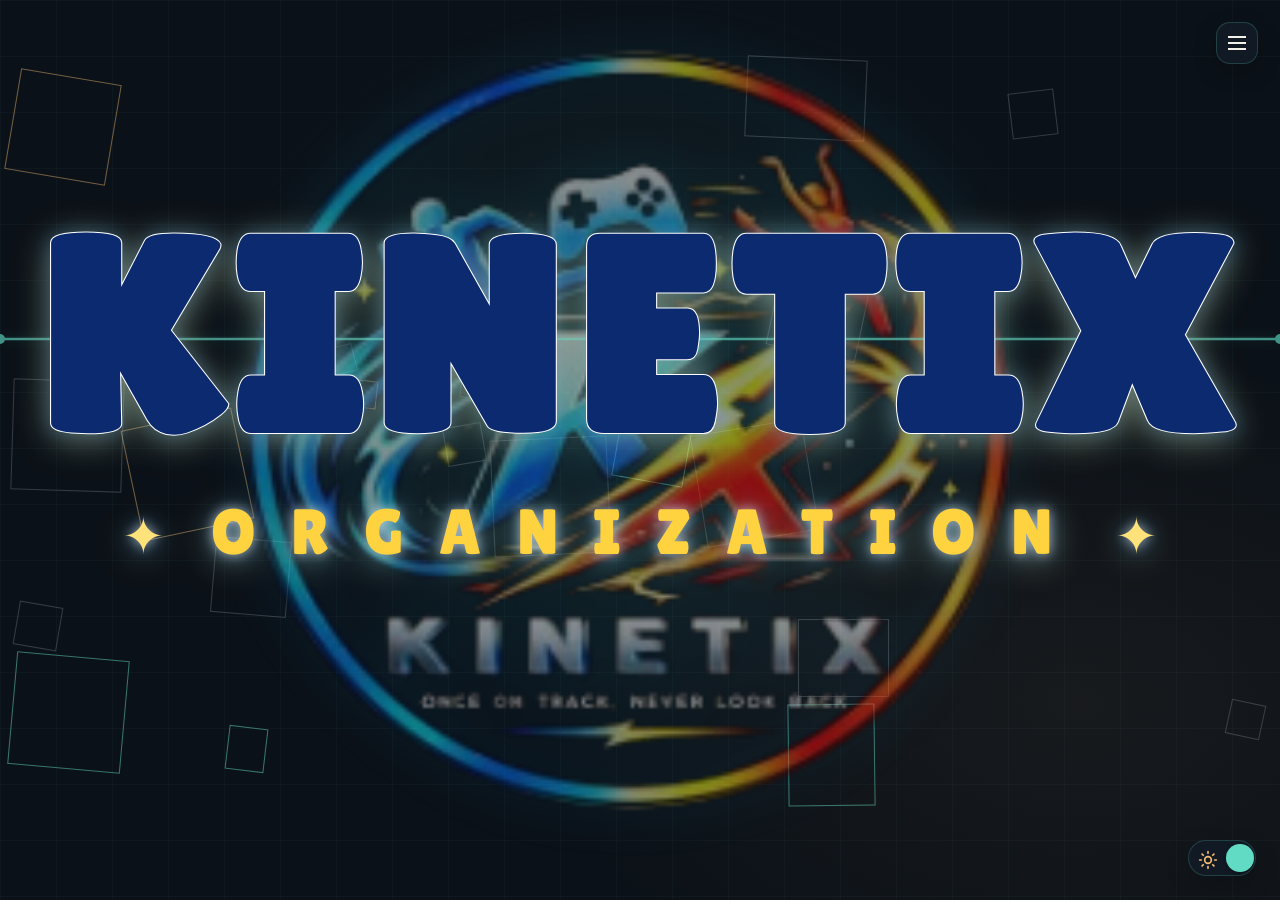
==== commit 60fe0fb1: "Publish hero color update Co-authored-by: Copilot <223556219+Copilot@users.noreply.github.com>" ====
--- a/kinetix/index.html
+++ b/kinetix/index.html
@@ -1,680 +1,680 @@
-<!DOCTYPE html>
-<!--KAI WEBS-->
-<html lang="en">
-    <head>
-        <meta charset="utf-8">
-        <script>
-            (function() {
-                try {
-                    if (localStorage.getItem('kinetix-theme') === 'light') document.documentElement.setAttribute('data-theme', 'light');
-                } catch (e) {}
-            })();
-        </script>
-        <meta name="viewport" content="width=device-width, initial-scale=1.0">
-        <title>Kinetix Organization | City College of Angeles</title>
-        <meta name="description"
-              content="KINETIX Organization is a student-led event management organization from City College of Angeles, specializing in planning and coordinating engaging events, sports activities, workshops, seminars, and other meaningful experiences. As Bachelor of Physical Education students with MICE electives, we combine creativity, teamwork, and event management skills to turn ideas into action.">
-        <link rel="preconnect" href="https://fonts.googleapis.com">
-        <link rel="preconnect" href="https://fonts.gstatic.com" crossorigin>
-        <link href="https://fonts.googleapis.com/css2?family=Anton&family=DM+Sans:wght@400;500;600;700&family=Fredoka:wght@500;600;700&family=Lilita+One&family=Space+Grotesk:wght@500;600;700&display=swap"
-              rel="stylesheet">
-        <link rel="stylesheet" href="kinetix-style.css?v=66">
-    </head>
-    <body>
-        <header class="site-header">
-            <button class="theme-toggle" id="themeToggle" type="button" role="switch" aria-checked="false" aria-label="Switch to light mode" title="Switch to light mode">
-                <svg class="theme-icon theme-icon-sun" aria-hidden="true" viewBox="0 0 24 24"><circle cx="12" cy="12" r="4"/><path d="M12 2v2M12 20v2M4.9 4.9l1.4 1.4M17.7 17.7l1.4 1.4M2 12h2M20 12h2M4.9 19.1l1.4-1.4M17.7 6.3l1.4-1.4"/></svg>
-                <svg class="theme-icon theme-icon-moon" aria-hidden="true" viewBox="0 0 24 24"><path d="M21 12.8A9 9 0 1 1 11.2 3a7 7 0 0 0 9.8 9.8Z"/></svg>
-                <span class="theme-knob" aria-hidden="true"></span>
-            </button>
-            <button class="nav-toggle" type="button" aria-label="Open navigation" aria-expanded="false" aria-controls="navLinks" title="Toggle navigation">
-                <span></span>
-                <span></span>
-                <span></span>
-            </button>
-            <nav class="topbar" aria-label="Main navigation">
-                <div class="nav-index" id="navLinks">
-                    <a href="#hero">HOME</a>
-                    <a href="#reveal">ABOUT US</a>
-                    <a href="#services">SERVICES</a>
-                    <a href="#events">EVENTS</a>
-                    <a href="#products">PRODUCTS</a>
-                    <a href="#register">REGISTER</a>
-                    <a href="#gallery">GALLERY</a>
-                    <a href="#initiate">CONTACT US</a>
-                    <a href="#legal">PRIVACY POLICY &amp; TERMS</a>
-                </div>
-            </nav>
-        </header>
-        <main id="mainContent">
-            <!-- ====================== 01 HERO ====================== -->
-            <section class="hero" id="hero" data-page-view>
-                <div class="hero-logo" aria-hidden="true">
-                    <img src="images/kinetix-logo.png" alt="" width="220" height="220">
-                </div>
-                <h1 class="hero-title" aria-label="Kinetix Organization">
-                    <span>KIN<b>E</b>TIX</span>
-                    <span class="hero-org">ORGANIZATION</span>
-                </h1>
-                <svg class="string-svg"
-                     id="stringSvg"
-                     preserveAspectRatio="none"
-                     aria-hidden="true">
-                    <path class="string-path" id="stringPath"></path>
-                    <circle class="string-anchor" id="anchorL" r="5"></circle>
-                    <circle class="string-anchor" id="anchorR" r="5"></circle>
-                    <circle class="string-grip" id="grip" r="7"></circle>
-                </svg>
-            </section>
-            <!-- ====================== 02 ABOUT ====================== -->
-            <section class="reveal" id="reveal" data-page-view>
-                <div class="reveal-cap">
-                    <span class="mono-label">ABOUT US</span>
-                    <h2>Made to bring<i> people </i>together</h2>
-                    <p>Kinetix is a student-led event management organization made up of fourth-year Bachelor of Physical Education students at City College of Angeles. Through our Event Management subject, we put our learning into practice by planning meaningful activities that encourage movement, teamwork, leadership, and active living.</p>
-                </div>
-                <div class="purpose-grid">
-                    <div class="purpose-item">
-                        <h3 class="mono-label">Our mission</h3>
-                        <p>We turn ideas into impactful, well-coordinated events through creativity, collaboration, and purposeful planning.</p>
-                    </div>
-                    <div class="purpose-item">
-                        <h3 class="mono-label">Our vision</h3>
-                        <p>To be a trusted event organization creating accessible experiences that inspire action and strengthen communities.</p>
-                    </div>
-                </div>
-                <div class="lenti-stage" id="lentiStage">
-                    <div class="lenti" id="lenti" aria-hidden="true"
-                         data-front="images/po.jpg"
-                         data-back="images/tu.jpg"></div>
-                </div>
-
-                <section class="team-section" aria-labelledby="team-heading">
-                    <div class="team-heading">
-                        <span class="mono-label">Meet the team</span>
-                        <h2 id="team-heading">Kinetix Organization Team</h2>
-                    </div>
-                    <ul class="team-grid" aria-label="Kinetix Organization Team members and responsibilities">
-                        <li class="team-card">
-                            <div class="team-avatar" aria-hidden="true"><img src="images/girl3.jpg" alt=""></div>
-                            <h3>Jingay S. Tamondong</h3>
-                            <p>Oversees the entire event and ensures that all activities, teams, and preparations are properly coordinated. Responsible for making major decisions and ensuring that the event runs smoothly.</p>
-                            <span class="team-role">Event Manager</span>
-                        </li>
-                        <li class="team-card">
-                            <div class="team-avatar" aria-hidden="true"><img src="images/prince.jpg" alt=""></div>
-                            <h3>Prince Jhon R. Miranda</h3>
-                            <p>Assists the Event Manager in planning, coordinating, and supervising the event. Helps monitor different teams and takes over assigned responsibilities when needed.</p>
-                            <span class="team-role">Assistant Event Manager</span>
-                        </li>
-                        <li class="team-card">
-                            <div class="team-avatar" aria-hidden="true"><img src="images/jen.jpg" alt=""></div>
-                            <h3>Jeanelle V. Santos</h3>
-                            <p>Coordinates communication and activities among the different committees. Ensures that tasks are properly assigned, deadlines are followed, and everyone is informed about event updates.</p>
-                            <span class="team-role">Coordinator</span>
-                        </li>
-                        <li class="team-card">
-                            <div class="team-avatar" aria-hidden="true"><img src="images/bak.jpg" alt=""></div>
-                            <h3>Adrian Kurt P. Patio</h3>
-                            <p>Manages the event's budget and financial records. Prepares expense estimates, monitors spending, and ensures that funds are used appropriately and efficiently.</p>
-                            <span class="team-role">Budgeting Manager</span>
-                        </li>
-                        <li class="team-card">
-                            <div class="team-avatar" aria-hidden="true"><img src="images/girl1.jpg" alt=""></div>
-                            <h3>Gidhel Darlin B. Dichoso</h3>
-                            <p>Handles important event information and ensures that accurate details are communicated to participants, organizers, and other stakeholders.</p>
-                            <span class="team-role">Information Manager</span>
-                        </li>
-                        <li class="team-card">
-                            <div class="team-avatar" aria-hidden="true"><img src="images/intit.jpg" alt=""></div>
-                            <h3>Princiss Melody O. Melody</h3>
-                            <p>Assists in organizing and distributing event information. Helps prepare announcements, updates, schedules, and other materials needed to keep participants informed.</p>
-                            <span class="team-role">Information Manager</span>
-                        </li>
-                        <li class="team-card">
-                            <div class="team-avatar" aria-hidden="true"><img src="images/girl4.jpg" alt=""></div>
-                            <h3>Mary Ann A. Turner</h3>
-                            <p>Oversees the physical setup and facilities needed for the event, including the venue, seating, equipment, decorations, and other infrastructure requirements.</p>
-                            <span class="team-role">Infrastructure Manager</span>
-                        </li>
-                        <li class="team-card">
-                            <div class="team-avatar" aria-hidden="true"><img src="images/girl2.jpg" alt=""></div>
-                            <h3>Trisha Anne Buscayno</h3>
-                            <p>Assists in preparing and monitoring the event venue and physical facilities. Ensures that equipment, furniture, and other setup requirements are properly arranged and ready before the event.</p>
-                            <span class="team-role">Infrastructure Manager</span>
-                        </li>
-                        <li class="team-card">
-                            <div class="team-avatar" aria-hidden="true"><img src="images/boy3.jpg" alt=""></div>
-                            <h3>Ranzes T. Javier</h3>
-                            <p>Manages the movement and availability of supplies, equipment, and materials needed for the event. Ensures that resources are delivered to the correct location on time.</p>
-                            <span class="team-role">Logistics Manager</span>
-                        </li>
-                        <li class="team-card">
-                            <div class="team-avatar" aria-hidden="true"><img src="images/boy5.jpg" alt=""></div>
-                            <h3>Jessie M. Liwanag</h3>
-                            <p>Assists in organizing transportation, supplies, equipment, and other logistical requirements. Helps ensure that all materials are available and properly distributed during the event.</p>
-                            <span class="team-role">Logistics Manager</span>
-                        </li>
-                        <li class="team-card">
-                            <div class="team-avatar" aria-hidden="true"><img src="images/bo2.jpg" alt=""></div>
-                            <h3>Justine Kyle R. Dungca</h3>
-                            <p>Oversees safety and security during the event. Coordinates security procedures, monitors potential risks, and helps ensure the safety of participants, staff, and guests.</p>
-                            <span class="team-role">Security Manager</span>
-                        </li>
-                        <li class="team-card">
-                            <div class="team-avatar" aria-hidden="true"><img src="images/boy1.jpg" alt=""></div>
-                            <h3>Jhon Michael P. Padua</h3>
-                            <p>Assists in implementing safety and security measures. Helps monitor the venue, manage crowd safety, respond to incidents, and ensure that event rules are followed.</p>
-                            <span class="team-role">Security Manager</span>
-                        </li>
-                    </ul>
-                </section>
-            </section>
-            <!-- ====================== 03 CATEGORIES ====================== -->
-            <section class="matrix-wrap" id="projects" data-page-view>
-                <div class="section-head">
-                    <h2>SERVICES, EVENTS &amp; PRODUCTS</h2>
-                    <p>We turn ideas into engaging experiences through creative event concepts, seamless execution, and collaborative services. As a student-led event management organization, we deliver purposeful events that bring people together, inspire participation, and create meaningful and memorable experiences for students, schools, and communities. </p>
-                </div>
-                <div class="matrix category-grid" id="matrix">
-                    <section class="category-column" id="services" aria-labelledby="category-services">
-                        <div class="category-heading">
-                            <h3 id="category-services">Our Services</h3>
-                        </div>
-                        <p class="services-intro">At KINETIX Organization, we offer a variety of services designed to promote physical fitness, teamwork, creativity, leadership, and meaningful student experiences. Through well-organized events and engaging activities, we aim to create opportunities for learning, collaboration, and active participation.</p>
-                        <div class="category-items services-list">
-                            <div class="cell" tabindex="0" role="button" aria-label="Seminar">
-                                <div class="cell-media" style="background-image:url('images/project-09.jpg')"></div>
-                                <div class="cell-num">1</div>
-                                <div class="cell-name">SEMINAR</div>
-                                <div class="cell-detail">We organize educational seminars that provide valuable knowledge, practical insights, and learning opportunities for students and participants. Our seminars focus on personal development, leadership, sports, physical education, and other relevant topics that inspire growth and learning.</div>
-                                <div class="cell-cat">Learning &amp; Development</div>
-                            </div>
-                            <div class="cell" tabindex="0" role="button" aria-label="Workshop">
-                                <div class="cell-media" style="background-image:url('images/project-05.jpg')"></div>
-                                <div class="cell-num">2</div>
-                                <div class="cell-name">WORKSHOP</div>
-                                <div class="cell-detail">We conduct interactive and hands-on workshops designed to enhance participants' skills, creativity, and teamwork. Through practical activities and guided learning experiences, we encourage active participation and help students develop skills they can apply in real-life situations.</div>
-                                <div class="cell-cat">Learning &amp; Development</div>
-                            </div>
-                            <div class="cell" tabindex="0" role="button" aria-label="Officiating">
-                                <div class="cell-media" style="background-image:url('images/project-06.jpg')"></div>
-                                <div class="cell-num">3</div>
-                                <div class="cell-name">OFFICIATING</div>
-                                <div class="cell-detail">Held in August 30, 2025 at the Angeles City National Trade School. We provide officiating services for sports events and competitions, ensuring organized gameplay, fair decisions, and proper implementation of game rules. Our team supports smooth event operations while promoting discipline, sportsmanship, and respect among players and participants.</div>
-                                <div class="cell-cat">August 30, 2025 · Angeles City National Trade School</div>
-                            </div>
-                            <div class="cell" tabindex="0" role="button" aria-label="P.E. Days">
-                                <div class="cell-media" style="background-image:url('images/project-03.jpg')"></div>
-                                <div class="cell-num">4</div>
-                                <div class="cell-name">P.E. DAYS</div>
-                                <div class="cell-detail">Held in September 24 &amp; 25, 2026 at the City College of Angeles. We organize exciting and engaging P.E. Days that encourage students to embrace physical activity, teamwork, and healthy competition. Through various sports, recreational games, and interactive activities, we create memorable experiences that promote fitness, camaraderie, and school spirit.</div>
-                                <div class="cell-cat">September 24 &amp; 25, 2026 · City College of Angeles</div>
-                            </div>
-                            <div class="cell" tabindex="0" role="button" aria-label="College Days">
-                                <div class="cell-media" style="background-image:url('images/project-02.jpg')"></div>
-                                <div class="cell-num">5</div>
-                                <div class="cell-name">COLLEGE DAYS</div>
-                                <div class="cell-detail">Held in March 30, 2026 at the City College of Angeles. We help plan and organize College Days that celebrate student life, creativity, talent, and unity. From interactive activities and friendly competitions to engaging programs and special events, we aim to make every celebration meaningful, enjoyable, and memorable for the entire college community.</div>
-                                <div class="cell-cat">March 30, 2026 · City College of Angeles</div>
-                            </div>
-                        </div>
-                    </section>
-                    <section class="category-column" id="events" aria-labelledby="category-events">
-                        <div class="category-heading">
-                            <span class="category-index">04</span>
-                            <h3 id="category-events">Events</h3>
-                            <span class="category-count">04</span>
-                        </div>
-                        <div class="category-items">
-                            <div class="cell" tabindex="0" role="button" aria-label="Workshop (Folk dance and Ballroom)">
-                                <div class="cell-media" style="background-image:url('images/project-05.jpg')"></div>
-                                <div class="cell-num">1</div>
-                                <div class="cell-name">WORKSHOP</div>
-                                <div class="cell-detail">Held on November 17, 2023, Show the participation in the Ballroom and Folk Dance Workshop, where we learned and practiced different dance movements, steps, and techniques. Through this workshop, we were able to experience the importance of discipline, cooperation, and active participation in learning different forms of dance.</div>
-                                <div class="cell-cat">Folk Dance and Ballroom</div>
-                            </div>
-                            <div class="cell" tabindex="0" role="button" aria-label="Next Level PE seminar">
-                                <div class="cell-media" style="background-image:url('images/project-03.jpg')"></div>
-                                <div class="cell-num">2</div>
-                                <div class="cell-name">SEMINAR</div>
-                                <div class="cell-detail">Held on April 10, 2026, “NEXT-LEVEL PE: Strategy, Leadership, and Success” was successfully organized by the 4th-year Bachelor of Physical Education students of City College of Angeles under KINETIX Organization, in collaboration with Victory Vault, as part of our event subject requirement. The seminar brought together 2nd-year BPE students for a day of learning and inspiration, focusing on strategy, leadership, teamwork, and success in Physical Education. Participants shared positive feedback, highlighting the event as a meaningful and enjoyable experience filled with valuable knowledge, fresh insights, and memorable moments.</div>
-                                <div class="cell-cat">Next Level PE</div>
-                            </div>
-                            <div class="cell" tabindex="0" role="button" aria-label="Officiating">
-                                <div class="cell-media" style="background-image:url('images/project-04.jpg')"></div>
-                                <div class="cell-num">3</div>
-                                <div class="cell-name">OFFICIATING</div>
-                                <div class="cell-detail">Held on August 30, 2025 at the Angeles City National Trade School. PE students gain hands-on experience in sports coaching, where they learn to train, guide, and motivate athletes toward improved performance. They develop skills in training planning, communication, leadership, teamwork, and athlete development, preparing them for future careers as professional coaches and Physical Education practitioners.</div>
-                                <div class="cell-cat">Angeles City National Trade School</div>
-                            </div>
-                            <div class="cell" tabindex="0" role="button" aria-label="College Days">
-                                <div class="cell-media" style="background-image:url('images/project-08.jpg')"></div>
-                                <div class="cell-num">4</div>
-                                <div class="cell-name">COLLEGE DAYS</div>
-                                <div class="cell-detail">Held on March 26-30, 2026 at the City College of Angeles. CCA Days celebrates the skills, talents, and abilities of City College of Angeles students through culture, sports, creativity, and teamwork. It provides a platform for students to showcase their potential, build connections, and celebrate achievements as one CCA community.</div>
-                                <div class="cell-cat">City College of Angeles</div>
-                            </div>
-                            <div class="cell" tabindex="0" role="button" aria-label="PE Days">
-                                <div class="cell-media" style="background-image:url('images/project-07.jpg')"></div>
-                                <div class="cell-num">5</div>
-                                <div class="cell-name">PE DAYS</div>
-                                <div class="cell-detail">PE Days at City College of Angeles held on September 24/25, 2026, celebrated fitness, teamwork, and healthy living through engaging activities and Mr. and Ms. Fitness. With the support of 4th year BPE students, the event showcased student talents, built confidence, and strengthened connections through Physical Education.</div>
-                                <div class="cell-cat">City College of Angeles</div>
-                            </div>
-                        </div>
-                    </section>
-                    <section class="category-column" id="products" aria-labelledby="category-products">
-                        <div class="category-heading">
-                            <span class="category-index">05</span>
-                            <h3 id="category-products">Products</h3>
-                            <span class="category-count">02</span>
-                        </div>
-                        <div class="category-items">
-                            <p class="cart-status" role="status" aria-live="polite"><span id="productCartCount">0</span> items added</p>
-                            <article class="product-card" aria-label="Soya Pop product card">
-                                <div class="cell" tabindex="0" role="button" aria-label="Soya Pop">
-                                    <div class="cell-media" style="background-image:url('images/project-01.jpg')"></div>
-                                    <div class="cell-num">01</div>
-                                    <div class="cell-name">SOYA POP</div>
-                                    <div class="cell-detail">Soya Pop is a delicious soy milk drink made from whole soybeans and available in three flavors: Original, Banana, and Cereal. Each 240 mL serving contains 7g of protein and essential nutrients like calcium, vitamin D, vitamin B12, and potassium. Smooth, flavorful, and convenient, Soya Pop is a great choice for enjoying soy milk anytime.</div>
-                                    <div class="cell-cat">Original · Banana · Cereal — ₱40</div>
-                                </div>
-                                <div class="product-card-actions">
-                                    <span class="product-price">₱40.00</span>
-                                    <button class="add-to-cart" type="button" data-product="soya-pop" data-name="Soya Pop" data-price="40">Add to cart</button>
-                                </div>
-                                <div class="product-flavor-picker" data-product="soya-pop">
-                                    <label>Flavor</label>
-                                    <select aria-label="Choose Soya Pop flavor">
-                                        <option value="Original">Original</option>
-                                        <option value="Banana">Banana</option>
-                                        <option value="Cereal">Cereal</option>
-                                    </select>
-                                </div>
-                            </article>
-                            <article class="product-card" aria-label="Nutflix product card">
-                                <div class="cell" tabindex="0" role="button" aria-label="Nutflix">
-                                    <div class="cell-media" style="background-image:url('images/project-02.jpg')"></div>
-                                    <div class="cell-num">02</div>
-                                    <div class="cell-name">NUTFLIX</div>
-                                    <div class="cell-detail">Nutflix is a delicious mixed-nut snack made with walnuts, almonds, cashews, raisins, pumpkin seeds, cranberries, and blackberries. It offers a satisfying mix of crunchy nuts, seeds, and naturally sweet dried fruits in every bite. Packed in a convenient 200g container, Nutflix is perfect for a quick and enjoyable snack at school, work, while traveling, or anytime you need a tasty treat.</div>
-                                    <div class="cell-cat">200g — ₱106</div>
-                                </div>
-                                <div class="product-card-actions">
-                                    <span class="product-price">₱106.00</span>
-                                    <button class="add-to-cart" type="button" data-product="nutflix" data-name="Nutflix" data-price="106">Add to cart</button>
-                                </div>
-                            </article>
-                        </div>
-                    </section>
-                </div>
-            </section>
-            <!-- ====================== 06 CONTACT ====================== -->
-            <footer class="initiate" id="initiate" data-page-view>
-                <div class="initiate-inner">
-                    <span class="mono-label">Have an event in mind?</span>
-                    <h2 class="scatter" id="scatter" data-lines="LET'S MAKE IT|HAPPEN" aria-label="LET'S MAKE IT HAPPEN">LET'S MAKE IT HAPPEN</h2>
-                    <div class="contact-wrap" id="contactWrap">
-                        <div class="contact-grid" aria-label="Contact information">
-                            <section class="contact-item">
-                                <h3>Contact</h3>
-                                <a class="contact-link" href="tel:+639367427515">
-                                    <svg class="contact-icon" aria-hidden="true" viewBox="0 0 24 24"><path d="M7 3h3l2 5-2.2 1.8a15 15 0 0 0 4.4 4.4L16 12l5 2v3c0 1.1-.9 2-2 2C10.7 19 5 13.3 5 6c0-1.7.8-3 2-3Z"/></svg>
-                                    <span>0936-742-7515</span>
-                                </a>
-                                <a class="contact-link" href="mailto:kinetixorg.2026@gmail.com">
-                                    <svg class="contact-icon" aria-hidden="true" viewBox="0 0 24 24"><rect x="3" y="5" width="18" height="14" rx="2"/><path d="m4 7 8 6 8-6"/></svg>
-                                    <span>kinetixorg.2026@gmail.com</span>
-                                </a>
-                            </section>
-                            <section class="contact-item">
-                                <h3>Find us</h3>
-                                <a class="contact-link" href="https://www.google.com/maps/search/?api=1&amp;query=Arayat+Blvd%2C+Brgy+Pampanga%2C+Angeles+City" target="_blank" rel="noopener noreferrer">
-                                    <svg class="contact-icon" aria-hidden="true" viewBox="0 0 24 24"><path d="M20 10c0 5-8 12-8 12S4 15 4 10a8 8 0 1 1 16 0Z"/><circle cx="12" cy="10" r="2.5"/></svg>
-                                    <span>Arayat Blvd, Brgy Pampanga,<br>Angeles City</span>
-                                </a>
-                                <p class="contact-meta"><svg class="contact-icon" aria-hidden="true" viewBox="0 0 24 24"><path d="M3 21h18M5 21V7l7-4 7 4v14M9 21v-6h6v6M9 9h.01M15 9h.01M9 12h.01M15 12h.01"/></svg><span>Physical Location: L401</span></p>
-                            </section>
-                            <section class="contact-item">
-                                <h3>Hours &amp; social</h3>
-                                <p class="contact-meta"><svg class="contact-icon" aria-hidden="true" viewBox="0 0 24 24"><circle cx="12" cy="12" r="9"/><path d="M12 7v5l3 2"/></svg><span>8:00 AM – 5:00 PM</span></p>
-                                <div class="contact-social">
-                                    <a href="https://www.facebook.com/profile.php?id=61587836133745" target="_blank" rel="noopener noreferrer"><svg class="contact-icon" aria-hidden="true" viewBox="0 0 24 24"><path d="M14 21v-8h3l.5-4H14V7c0-1.2.4-2 2-2h2V1.4C17.2 1.2 16.2 1 15 1c-3.2 0-5 1.9-5 5.4V9H7v4h3v8"/></svg><span>Facebook</span></a>
-                                    <a href="https://www.instagram.com/kinetix_org/" target="_blank" rel="noopener noreferrer"><svg class="contact-icon" aria-hidden="true" viewBox="0 0 24 24"><rect x="3" y="3" width="18" height="18" rx="5"/><circle cx="12" cy="12" r="4"/><path d="M17.5 6.5h.01"/></svg><span>Instagram</span></a>
-                                </div>
-                            </section>
-                        </div>
-                    </div>
-                </div>
-                <div class="sig-foot">
-                    <span>Kinetix Organization · City College of Angeles</span>
-                    <span>Student-led events, thoughtfully made</span>
-                </div>
-            </footer>
-
-            <!-- ====================== 07 PRIVACY POLICY & TERMS ====================== -->
-            <section class="legal-section" id="legal" data-page-view aria-label="Privacy Policy and Terms">
-                <div class="legal-wrap">
-                    <div class="legal-intro">
-                        <span class="mono-label">Privacy Policy &amp; Terms</span>
-                        <h2>Privacy Policy &amp; Terms</h2>
-                    </div>
-
-                    <div class="legal-list">
-                        <details class="legal-item" open>
-                            <summary>Privacy Policy</summary>
-                            <div class="legal-content">
-                                <p>KINETIX Organization respects your privacy and is committed to protecting the personal information you provide when you visit our website, communicate with our organization, or participate in our events and activities. This Privacy Policy explains what information we may collect, how we use it, how we protect it, and the choices you have regarding your information.</p>
-
-                                <h3>1. Information We Collect</h3>
-                                <p>Depending on how you interact with our website and organization, we may collect information such as:</p>
-                                <ul>
-                                    <li>Name and contact information</li>
-                                    <li>Email address and other communication details</li>
-                                    <li>Event registration or participation information</li>
-                                    <li>Organization, school, or affiliation, when relevant to an event</li>
-                                    <li>Information voluntarily provided through contact forms, registration forms, surveys, or inquiries</li>
-                                    <li>Technical information necessary for the operation and security of the website</li>
-                                </ul>
-                                <p>We only request information that is reasonably necessary for the purpose for which it is collected.</p>
-
-                                <h3>2. How We Use Your Information</h3>
-                                <p>Information provided to KINETIX may be used to:</p>
-                                <ul>
-                                    <li>Process event registrations and participation</li>
-                                    <li>Respond to inquiries and requests</li>
-                                    <li>Communicate important event announcements and updates</li>
-                                    <li>Coordinate programs, workshops, seminars, sports activities, and other events</li>
-                                    <li>Improve our services, programs, and website</li>
-                                    <li>Maintain the security and proper operation of our website</li>
-                                    <li>Comply with applicable school policies and legal requirements</li>
-                                </ul>
-                                <p>We will not use your personal information for unrelated purposes without appropriate notice or consent.</p>
-
-                                <h3>3. Sharing of Information</h3>
-                                <p>KINETIX does not sell or rent personal information. Information may only be shared when reasonably necessary to conduct an event or activity, fulfill a requested service, comply with applicable requirements, or when you have provided appropriate permission. When an activity involves third-party partners, sponsors, venues, or service providers, information will only be shared when necessary for the relevant activity and subject to applicable privacy requirements.</p>
-
-                                <h3>4. Photographs and Event Documentation</h3>
-                                <p>KINETIX may document its events through photographs, videos, or other media for legitimate organizational purposes, such as event documentation, reports, and promotional materials. Where required, appropriate consent or permission will be obtained before using identifiable photographs or recordings, particularly for promotional purposes. If you have concerns regarding the use of your image or personal information, you may contact KINETIX through the contact details provided on our website.</p>
-
-                                <h3>5. Data Protection</h3>
-                                <p>We take reasonable measures to protect personal information against unauthorized access, disclosure, alteration, loss, or misuse. However, no online system can be guaranteed to be completely secure. Users should avoid submitting unnecessary sensitive or confidential information through public or unsecured channels.</p>
-
-                                <h3>6. Data Retention</h3>
-                                <p>Personal information will only be retained for as long as reasonably necessary to fulfill the purpose for which it was collected, comply with applicable requirements, or support legitimate organizational activities. When information is no longer necessary, appropriate measures may be taken to securely delete, destroy, or anonymize it.</p>
-
-                                <h3>7. Your Privacy Rights</h3>
-                                <p>Subject to applicable laws, regulations, and school policies, you may have rights regarding your personal information, including the right to:</p>
-                                <ul>
-                                    <li>Know what personal information is being collected and how it is used</li>
-                                    <li>Request access to information concerning you</li>
-                                    <li>Request correction of inaccurate information</li>
-                                    <li>Raise concerns regarding the handling of your personal information</li>
-                                    <li>Withdraw consent where applicable</li>
-                                </ul>
-                                <p>For privacy-related concerns, please contact KINETIX through the contact information provided on this website.</p>
-
-                                <h3>8. Changes to This Privacy Policy</h3>
-                                <p>KINETIX may update this Privacy Policy when necessary to reflect changes in our activities, website, policies, or applicable requirements. Any significant changes will be communicated through the website or other appropriate channels.</p>
-                            </div>
-                        </details>
-
-                        <details class="legal-item">
-                            <summary>Terms and Conditions</summary>
-                            <div class="legal-content">
-                                <p>Welcome to the KINETIX Organization website. By accessing or using this website, you agree to follow these Terms and Conditions. If you do not agree with these terms, please discontinue use of the website.</p>
-
-                                <h3>1. About KINETIX</h3>
-                                <p>KINETIX Organization is a student-led event management organization composed of fourth-year Bachelor of Physical Education students with electives in Meetings, Incentives, Conventions, and Exhibitions (MICE) from City College of Angeles. Our activities may include sports programs, seminars, workshops, games, dance activities, recreational programs, and other events.</p>
-
-                                <h3>2. Use of the Website</h3>
-                                <p>You agree to use this website responsibly and only for lawful purposes. You must not:</p>
-                                <ul>
-                                    <li>Use the website for fraudulent or unlawful activities</li>
-                                    <li>Submit false or misleading information</li>
-                                    <li>Attempt to interfere with the operation or security of the website</li>
-                                    <li>Access information or accounts without authorization</li>
-                                    <li>Upload or transmit harmful software or content</li>
-                                    <li>Use website content in a manner that violates applicable laws or the rights of others</li>
-                                </ul>
-
-                                <h3>3. Event Registration</h3>
-                                <p>Some KINETIX events may require registration. By submitting an event registration form, you agree to provide accurate and complete information. Registration does not automatically guarantee participation unless confirmation is provided by KINETIX or the authorized event organizers. Event schedules, venues, requirements, fees, and other details may be changed when necessary. Participants will be informed of significant changes through appropriate communication channels.</p>
-
-                                <h3>4. Event Participation</h3>
-                                <p>Participants are expected to follow the rules, safety guidelines, instructions, and reasonable directions provided by KINETIX and event organizers. Participants may be required to comply with applicable school policies and venue regulations. KINETIX reserves the right to address disruptive, unsafe, or inappropriate conduct in accordance with applicable policies and procedures.</p>
-
-                                <h3>5. Intellectual Property</h3>
-                                <p>Unless otherwise indicated, materials appearing on this website—including the KINETIX name, logo, graphics, original text, photographs, and other original content—belong to or are used with permission by KINETIX or the respective rights holder. You may not reproduce, modify, distribute, or use protected materials for commercial purposes without appropriate permission.</p>
-
-                                <h3>6. Third-Party Links</h3>
-                                <p>The website may contain links to external websites, social media pages, registration platforms, or other third-party services. These websites are operated independently from KINETIX. We are not responsible for the content, privacy practices, availability, or security of external websites. Users should review the terms and privacy policies of third-party websites before providing personal information.</p>
-
-                                <h3>7. Website Content</h3>
-                                <p>KINETIX makes reasonable efforts to provide accurate and updated information on the website. However, event details, schedules, availability, and other information may change. KINETIX reserves the right to correct, update, or remove website content when necessary.</p>
-
-                                <h3>8. Limitation of Responsibility</h3>
-                                <p>KINETIX aims to provide reliable information and well-organized activities. However, the organization cannot guarantee that the website will always be available, error-free, or free from technical interruptions. Participation in physical activities and events may involve inherent risks. Participants are expected to follow applicable safety instructions and disclose relevant information when required by the event's procedures.</p>
-
-                                <h3>9. Changes to These Terms</h3>
-                                <p>KINETIX may update these Terms and Conditions when necessary. Updated terms will be posted on this website with the corresponding effective date. Continued use of the website after an update constitutes acknowledgment of the revised terms, subject to applicable law and school policies.</p>
-
-                                <h3>10. Contact Us</h3>
-                                <p>If you have questions, concerns, or requests regarding this Privacy Policy or these Terms and Conditions, please contact:</p>
-                                <p><strong>KINETIX Organization</strong><br>
-                                Email: <a href="mailto:kinetixorg.2026@gmail.com">kinetixorg.2026@gmail.com</a><br>
-                                Phone: <a href="tel:+639367427515">0936-742-7515</a><br>
-                                Social Media: <a href="https://www.facebook.com/profile.php?id=61587836133745" target="_blank" rel="noopener noreferrer">Facebook</a> · <a href="https://www.instagram.com/kinetix_org/" target="_blank" rel="noopener noreferrer">Instagram</a><br>
-                                Address: Arayat Blvd, Brgy Pampanga, Angeles City</p>
-                            </div>
-                        </details>
-                    </div>
-                </div>
-            </section>
-
-            <!-- ====================== GALLERY & ACHIEVEMENTS ====================== -->
-            <section class="legal-section gallery-section" id="gallery" data-page-view aria-label="Gallery and achievements">
-                <div class="legal-wrap">
-                    <div class="legal-intro">
-                        <span class="mono-label">Highlights from previous events</span>
-                        <h2>Gallery</h2>
-                    </div>
-
-                    <h3 class="gal-title" id="galTitle"></h3>
-                    <div class="gal-stage">
-                        <button type="button" class="gal-arrow gal-prev" id="galPrev" aria-label="Previous photo">&#8249;</button>
-                        <div class="gal-grid" id="galGrid">
-                        <figure class="gal-item" data-event="Seminar" data-sort="2026-04-10" tabindex="0" role="button" aria-label="Open Next-Level PE Seminar photo">
-                            <img src="images/project-03.jpg" alt="Next-Level PE Seminar" loading="lazy">
-                            <figcaption><strong>Next-Level PE Seminar</strong><span>April 10, 2026</span></figcaption>
-                        </figure>
-                        <figure class="gal-item" data-event="College Days" data-sort="2026-03-26" tabindex="0" role="button" aria-label="Open College Days photo">
-                            <img src="images/project-08.jpg" alt="College Days" loading="lazy">
-                            <figcaption><strong>College Days</strong><span>March 26-30, 2026</span></figcaption>
-                        </figure>
-                        <figure class="gal-item" data-event="PE Days" data-sort="2026-09-24" tabindex="0" role="button" aria-label="Open PE Days photo">
-                            <img src="images/project-07.jpg" alt="PE Days" loading="lazy">
-                            <figcaption><strong>PE Days</strong><span>September 24/25, 2026</span></figcaption>
-                        </figure>
-                        <figure class="gal-item" data-event="Officiating" data-sort="2025-08-30" tabindex="0" role="button" aria-label="Open Officiating photo">
-                            <img src="images/project-04.jpg" alt="Officiating" loading="lazy">
-                            <figcaption><strong>Officiating</strong><span>August 30, 2025</span></figcaption>
-                        </figure>
-                        <figure class="gal-item" data-event="Workshop" data-sort="2023-11-17" tabindex="0" role="button" aria-label="Open Workshop photo">
-                            <img src="images/project-05.jpg" alt="Folk Dance and Ballroom Workshop" loading="lazy">
-                            <figcaption><strong>Folk Dance &amp; Ballroom Workshop</strong><span>November 17, 2023</span></figcaption>
-                        </figure>
-                        <figure class="gal-item" data-event="Group Photo" data-sort="" tabindex="0" role="button" aria-label="Open Group Photo 1">
-                            <img src="images/GROUP PHOTO 1.jpg" alt="KINETIX organization group photo 1" loading="lazy">
-                            <figcaption><strong>Group Photo 1</strong></figcaption>
-                        </figure>
-                        <figure class="gal-item" data-event="Group Photo" data-sort="" tabindex="0" role="button" aria-label="Open Group Photo">
-                            <img src="images/GROUP PHOTO.jpg" alt="KINETIX organization group photo" loading="lazy">
-                            <figcaption><strong>Group Photo</strong></figcaption>
-                        </figure>
-                        </div>
-                        <button type="button" class="gal-arrow gal-next" id="galNext" aria-label="Next photo">&#8250;</button>
-                    </div>
-
-                    <div class="legal-intro gal-subhead">
-                        <span class="mono-label">Event videos</span>
-                        <h2>Videos</h2>
-                    </div>
-                    <div class="gal-video-card">
-                        <video id="galPlayer" controls autoplay muted playsinline hidden></video>
-                        <p class="gal-empty" id="galVideoEmpty">No videos yet. Videos will appear here.</p>
-                        <div class="gal-filters" id="galPlaylist"></div>
-                    </div>
-
-                    <div class="legal-intro gal-subhead">
-                        <span class="mono-label">Awards &amp; milestones</span>
-                        <h2>Achievement Wall</h2>
-                    </div>
-
-                    <div class="ach-grid">
-                        <article class="ach-card"><span class="ach-year">2026</span><h3>Next-Level PE Seminar</h3><p>Successfully organized with Victory Vault for 2nd-year BPE students on strategy, leadership, and success.</p></article>
-                        <article class="ach-card"><span class="ach-year">2026</span><h3>College Days</h3><p>Took part in the CCA celebration of student skills, talents, culture, sports, and teamwork.</p></article>
-                        <article class="ach-card"><span class="ach-year">2026</span><h3>PE Days</h3><p>Supported Mr. and Ms. Fitness and activities promoting fitness, teamwork, and healthy living.</p></article>
-                        <article class="ach-card"><span class="ach-year">2026</span><h3>Soya Pop &amp; Nutflix</h3><p>Launched our two organization products, now available through the Products page.</p></article>
-                        <article class="ach-card"><span class="ach-year">2025</span><h3>Officiating Experience</h3><p>Hands-on sports coaching and officiating at the Angeles City National Trade School.</p></article>
-                        <article class="ach-card"><span class="ach-year">2023</span><h3>Folk Dance &amp; Ballroom Workshop</h3><p>Learned dance steps and techniques while building discipline and cooperation.</p></article>
-                    </div>
-                </div>
-            </section>
-
-            <!-- ====================== DIGITAL REGISTRATION ====================== -->
-            <section class="legal-section register-section" id="register" data-page-view aria-label="Event registration">
-                <div class="legal-wrap">
-                    <div class="legal-intro">
-                        <span class="mono-label">Join an event</span>
-                        <h2>Register</h2>
-                    </div>
-
-                    <div class="reg-card" id="regFormCard">
-                        <form id="regForm" novalidate>
-                            <div class="billing-grid">
-                                <label>Full name<input type="text" id="regName" autocomplete="name" required></label>
-                                <label>Email<input type="email" id="regEmail" autocomplete="email" required></label>
-                                <label>Contact number<input type="tel" id="regPhone" autocomplete="tel" required></label>
-                                <label>School / organization<input type="text" id="regSchool" placeholder="e.g. City College of Angeles"></label>
-                                <label>Event
-                                    <select id="regEvent">
-                                        <option>PE Days</option>
-                                        <option>College Days</option>
-                                        <option>Seminar</option>
-                                        <option>Workshop</option>
-                                        <option>Officiating</option>
-                                    </select>
-                                </label>
-                                <label>Category
-                                    <select id="regCategory">
-                                        <option>Participant</option>
-                                        <option>Player</option>
-                                        <option>Audience</option>
-                                        <option>Volunteer</option>
-                                    </select>
-                                </label>
-                            </div>
-                            <p class="billing-error" id="regError" role="alert"></p>
-                            <button class="checkout-btn" type="submit">Register</button>
-                        </form>
-                    </div>
-
-                    <div class="reg-card" id="regPassCard" hidden>
-                        <div class="reg-pass">
-                            <div class="reg-info" id="regInfo"></div>
-                        </div>
-                        <div class="reg-actions">
-                            <a class="checkout-btn receipt-mail" id="regDownload" download="kinetix-pass.png" href="#">Download pass</a>
-                            <a class="checkout-btn receipt-mail" id="regMail" href="#">Send email</a>
-                            <button class="checkout-btn" id="regNew" type="button">Register another person</button>
-                        </div>
-                    </div>
-                </div>
-            </section>
-        </main>
-        <div class="gal-lightbox" id="galLightbox" hidden>
-            <button type="button" class="gal-close" id="galClose" aria-label="Close photo">&times;</button>
-            <img id="galLightImg" alt="">
-            <p id="galLightCap"></p>
-        </div>
-        <div class="cart-widget" id="cartWidget">
-            <div class="cart-panel" id="cartPanel" hidden>
-                <div class="cart-panel-head">
-                    <h2>Your cart</h2>
-                    <button class="cart-close" id="cartClose" type="button" aria-label="Close cart">&times;</button>
-                </div>
-                <p class="cart-empty" id="cartEmpty">Your cart is empty. Add a product to get started.</p>
-                <div class="cart-items" id="cartItems"></div>
-                <p class="cart-message" id="cartMessage" role="status"></p>
-                <div class="cart-panel-foot">
-                    <span><span id="cartTotalQuantity">0</span> total items</span>
-                    <button class="cart-clear" id="cartClear" type="button" disabled>Clear cart</button>
-                </div>
-                <div class="cart-summary"><span>Total</span><strong id="cartTotalPrice">₱0.00</strong></div>
-                <button class="checkout-btn" id="checkoutBtn" type="button" disabled>Proceed to billing</button>
-            </div>
-            <button class="cart-toggle" id="cartToggle" type="button" aria-expanded="false" aria-label="Open shopping cart">
-                <svg aria-hidden="true" viewBox="0 0 24 24"><circle cx="9" cy="20" r="1.5"/><circle cx="18" cy="20" r="1.5"/><path d="M2 3h3l2.7 12.4a2 2 0 0 0 2 1.6h7.6a2 2 0 0 0 2-1.5L21 7H6"/></svg>
-                <span class="cart-badge" id="cartBadge" hidden>0</span>
-            </button>
-        </div>
-        <div class="billing-modal" id="billingModal" role="dialog" aria-modal="true" aria-labelledby="billingTitle" hidden>
-            <div class="billing-card">
-                <button class="billing-close" id="billingClose" type="button" aria-label="Close">&times;</button>
-                <form id="billingForm" novalidate>
-                    <span class="mono-label">Billing</span>
-                    <h3 id="billingTitle">Order summary</h3>
-                    <div class="billing-lines" id="billingLines"></div>
-                    <div class="billing-total"><span>Total to pay</span><strong id="billingTotal">₱0.00</strong></div>
-                    <div class="billing-grid">
-                        <label>Full name<input type="text" id="billName" autocomplete="name" required></label>
-                        <label>Contact number<input type="tel" id="billPhone" autocomplete="tel" required></label>
-                        <label>Email (for your receipt)<input type="email" id="billEmail" autocomplete="email" required></label>
-                        <label>Pick-up / delivery place<input type="text" id="billPlace" placeholder="e.g. City College of Angeles, Room L401" required></label>
-                        <label>Payment method
-                            <select id="billPayment">
-                                <option value="Cash on pick-up">Cash on pick-up</option>
-                                <option value="GCash">GCash</option>
-                            </select>
-                        </label>
-                        <label>Notes (optional)<input type="text" id="billNotes"></label>
-                    </div>
-                    <p class="billing-error" id="billingError" role="alert"></p>
-                    <button class="checkout-btn" type="submit">Place order</button>
-                </form>
-                <div class="billing-receipt" id="billingReceipt" hidden></div>
-            </div>
-        </div>
-        <button class="faq-btn" id="faqBtn" type="button" aria-haspopup="dialog">FAQ</button>
-        <div class="billing-modal faq-modal" id="faqModal" role="dialog" aria-modal="true" aria-labelledby="faqTitle" hidden>
-            <div class="billing-card">
-                <button class="billing-close" id="faqClose" type="button" aria-label="Close">&times;</button>
-                <span class="mono-label">Need help?</span>
-                <h3 id="faqTitle">Frequently Asked Questions (FAQ)</h3>
-                <details class="faq-item" open>
-                    <summary>1. What is Kinetix Organization?</summary>
-                    <p>Kinetix Organization is a digital organization that provides information, services, resources, and experiences designed to connect and engage people.</p>
-                </details>
-                <details class="faq-item">
-                    <summary>2. What is the purpose of the Kinetix Organization website?</summary>
-                    <p>The website serves as a digital hub where visitors can learn about the organization, explore its services and products, and find ways to contact the team.</p>
-                </details>
-                <details class="faq-item">
-                    <summary>3. How can I contact Kinetix Organization directly?</summary>
-                    <p>You can contact Kinetix through <a href="tel:+639367427515">0936-742-7515</a> or <a href="mailto:kinetixorg.2026@gmail.com">kinetixorg.2026@gmail.com</a>.</p>
-                </details>
-                <details class="faq-item">
-                    <summary>4. Where is Kinetix Organization located?</summary>
-                    <p>Arayat Blvd, Brgy. Pampanga, Angeles City.</p>
-                </details>
-                <details class="faq-item">
-                    <summary>5. What are the business hours of Kinetix Organization?</summary>
-                    <p>Business hours are Monday to Friday, 8:00 AM to 5:00 PM.</p>
-                </details>
-            </div>
-        </div>
-        <script src="kinetix-script.js?v=25"></script>
-    </body>
-</html>
+<!DOCTYPE html>
+<!--KAI WEBS-->
+<html lang="en">
+    <head>
+        <meta charset="utf-8">
+        <script>
+            (function() {
+                try {
+                    if (localStorage.getItem('kinetix-theme') === 'light') document.documentElement.setAttribute('data-theme', 'light');
+                } catch (e) {}
+            })();
+        </script>
+        <meta name="viewport" content="width=device-width, initial-scale=1.0">
+        <title>Kinetix Organization | City College of Angeles</title>
+        <meta name="description"
+              content="KINETIX Organization is a student-led event management organization from City College of Angeles, specializing in planning and coordinating engaging events, sports activities, workshops, seminars, and other meaningful experiences. As Bachelor of Physical Education students with MICE electives, we combine creativity, teamwork, and event management skills to turn ideas into action.">
+        <link rel="preconnect" href="https://fonts.googleapis.com">
+        <link rel="preconnect" href="https://fonts.gstatic.com" crossorigin>
+        <link href="https://fonts.googleapis.com/css2?family=Anton&family=DM+Sans:wght@400;500;600;700&family=Fredoka:wght@500;600;700&family=Lilita+One&family=Space+Grotesk:wght@500;600;700&display=swap"
+              rel="stylesheet">
+        <link rel="stylesheet" href="kinetix-style.css?v=66">
+    </head>
+    <body>
+        <header class="site-header">
+            <button class="theme-toggle" id="themeToggle" type="button" role="switch" aria-checked="false" aria-label="Switch to light mode" title="Switch to light mode">
+                <svg class="theme-icon theme-icon-sun" aria-hidden="true" viewBox="0 0 24 24"><circle cx="12" cy="12" r="4"/><path d="M12 2v2M12 20v2M4.9 4.9l1.4 1.4M17.7 17.7l1.4 1.4M2 12h2M20 12h2M4.9 19.1l1.4-1.4M17.7 6.3l1.4-1.4"/></svg>
+                <svg class="theme-icon theme-icon-moon" aria-hidden="true" viewBox="0 0 24 24"><path d="M21 12.8A9 9 0 1 1 11.2 3a7 7 0 0 0 9.8 9.8Z"/></svg>
+                <span class="theme-knob" aria-hidden="true"></span>
+            </button>
+            <button class="nav-toggle" type="button" aria-label="Open navigation" aria-expanded="false" aria-controls="navLinks" title="Toggle navigation">
+                <span></span>
+                <span></span>
+                <span></span>
+            </button>
+            <nav class="topbar" aria-label="Main navigation">
+                <div class="nav-index" id="navLinks">
+                    <a href="#hero">HOME</a>
+                    <a href="#reveal">ABOUT US</a>
+                    <a href="#services">SERVICES</a>
+                    <a href="#events">EVENTS</a>
+                    <a href="#products">PRODUCTS</a>
+                    <a href="#register">REGISTER</a>
+                    <a href="#gallery">GALLERY</a>
+                    <a href="#initiate">CONTACT US</a>
+                    <a href="#legal">PRIVACY POLICY &amp; TERMS</a>
+                </div>
+            </nav>
+        </header>
+        <main id="mainContent">
+            <!-- ====================== 01 HERO ====================== -->
+            <section class="hero" id="hero" data-page-view>
+                <div class="hero-logo" aria-hidden="true">
+                    <img src="images/kinetix-logo.png" alt="" width="220" height="220">
+                </div>
+                <h1 class="hero-title" aria-label="Kinetix Organization">
+                    <span>KIN<b>E</b>TIX</span>
+                    <span class="hero-org">ORGANIZATION</span>
+                </h1>
+                <svg class="string-svg"
+                     id="stringSvg"
+                     preserveAspectRatio="none"
+                     aria-hidden="true">
+                    <path class="string-path" id="stringPath"></path>
+                    <circle class="string-anchor" id="anchorL" r="5"></circle>
+                    <circle class="string-anchor" id="anchorR" r="5"></circle>
+                    <circle class="string-grip" id="grip" r="7"></circle>
+                </svg>
+            </section>
+            <!-- ====================== 02 ABOUT ====================== -->
+            <section class="reveal" id="reveal" data-page-view>
+                <div class="reveal-cap">
+                    <span class="mono-label">ABOUT US</span>
+                    <h2>Made to bring<i> people </i>together</h2>
+                    <p>Kinetix is a student-led event management organization made up of fourth-year Bachelor of Physical Education students at City College of Angeles. Through our Event Management subject, we put our learning into practice by planning meaningful activities that encourage movement, teamwork, leadership, and active living.</p>
+                </div>
+                <div class="purpose-grid">
+                    <div class="purpose-item">
+                        <h3 class="mono-label">Our mission</h3>
+                        <p>We turn ideas into impactful, well-coordinated events through creativity, collaboration, and purposeful planning.</p>
+                    </div>
+                    <div class="purpose-item">
+                        <h3 class="mono-label">Our vision</h3>
+                        <p>To be a trusted event organization creating accessible experiences that inspire action and strengthen communities.</p>
+                    </div>
+                </div>
+                <div class="lenti-stage" id="lentiStage">
+                    <div class="lenti" id="lenti" aria-hidden="true"
+                         data-front="images/po.jpg"
+                         data-back="images/tu.jpg"></div>
+                </div>
+
+                <section class="team-section" aria-labelledby="team-heading">
+                    <div class="team-heading">
+                        <span class="mono-label">Meet the team</span>
+                        <h2 id="team-heading">Kinetix Organization Team</h2>
+                    </div>
+                    <ul class="team-grid" aria-label="Kinetix Organization Team members and responsibilities">
+                        <li class="team-card">
+                            <div class="team-avatar" aria-hidden="true"><img src="images/girl3.jpg" alt=""></div>
+                            <h3>Jingay S. Tamondong</h3>
+                            <p>Oversees the entire event and ensures that all activities, teams, and preparations are properly coordinated. Responsible for making major decisions and ensuring that the event runs smoothly.</p>
+                            <span class="team-role">Event Manager</span>
+                        </li>
+                        <li class="team-card">
+                            <div class="team-avatar" aria-hidden="true"><img src="images/prince.jpg" alt=""></div>
+                            <h3>Prince Jhon R. Miranda</h3>
+                            <p>Assists the Event Manager in planning, coordinating, and supervising the event. Helps monitor different teams and takes over assigned responsibilities when needed.</p>
+                            <span class="team-role">Assistant Event Manager</span>
+                        </li>
+                        <li class="team-card">
+                            <div class="team-avatar" aria-hidden="true"><img src="images/jen.jpg" alt=""></div>
+                            <h3>Jeanelle V. Santos</h3>
+                            <p>Coordinates communication and activities among the different committees. Ensures that tasks are properly assigned, deadlines are followed, and everyone is informed about event updates.</p>
+                            <span class="team-role">Coordinator</span>
+                        </li>
+                        <li class="team-card">
+                            <div class="team-avatar" aria-hidden="true"><img src="images/bak.jpg" alt=""></div>
+                            <h3>Adrian Kurt P. Patio</h3>
+                            <p>Manages the event's budget and financial records. Prepares expense estimates, monitors spending, and ensures that funds are used appropriately and efficiently.</p>
+                            <span class="team-role">Budgeting Manager</span>
+                        </li>
+                        <li class="team-card">
+                            <div class="team-avatar" aria-hidden="true"><img src="images/girl1.jpg" alt=""></div>
+                            <h3>Gidhel Darlin B. Dichoso</h3>
+                            <p>Handles important event information and ensures that accurate details are communicated to participants, organizers, and other stakeholders.</p>
+                            <span class="team-role">Information Manager</span>
+                        </li>
+                        <li class="team-card">
+                            <div class="team-avatar" aria-hidden="true"><img src="images/intit.jpg" alt=""></div>
+                            <h3>Princiss Melody O. Melody</h3>
+                            <p>Assists in organizing and distributing event information. Helps prepare announcements, updates, schedules, and other materials needed to keep participants informed.</p>
+                            <span class="team-role">Information Manager</span>
+                        </li>
+                        <li class="team-card">
+                            <div class="team-avatar" aria-hidden="true"><img src="images/girl4.jpg" alt=""></div>
+                            <h3>Mary Ann A. Turner</h3>
+                            <p>Oversees the physical setup and facilities needed for the event, including the venue, seating, equipment, decorations, and other infrastructure requirements.</p>
+                            <span class="team-role">Infrastructure Manager</span>
+                        </li>
+                        <li class="team-card">
+                            <div class="team-avatar" aria-hidden="true"><img src="images/girl2.jpg" alt=""></div>
+                            <h3>Trisha Anne Buscayno</h3>
+                            <p>Assists in preparing and monitoring the event venue and physical facilities. Ensures that equipment, furniture, and other setup requirements are properly arranged and ready before the event.</p>
+                            <span class="team-role">Infrastructure Manager</span>
+                        </li>
+                        <li class="team-card">
+                            <div class="team-avatar" aria-hidden="true"><img src="images/boy3.jpg" alt=""></div>
+                            <h3>Ranzes T. Javier</h3>
+                            <p>Manages the movement and availability of supplies, equipment, and materials needed for the event. Ensures that resources are delivered to the correct location on time.</p>
+                            <span class="team-role">Logistics Manager</span>
+                        </li>
+                        <li class="team-card">
+                            <div class="team-avatar" aria-hidden="true"><img src="images/boy5.jpg" alt=""></div>
+                            <h3>Jessie M. Liwanag</h3>
+                            <p>Assists in organizing transportation, supplies, equipment, and other logistical requirements. Helps ensure that all materials are available and properly distributed during the event.</p>
+                            <span class="team-role">Logistics Manager</span>
+                        </li>
+                        <li class="team-card">
+                            <div class="team-avatar" aria-hidden="true"><img src="images/bo2.jpg" alt=""></div>
+                            <h3>Justine Kyle R. Dungca</h3>
+                            <p>Oversees safety and security during the event. Coordinates security procedures, monitors potential risks, and helps ensure the safety of participants, staff, and guests.</p>
+                            <span class="team-role">Security Manager</span>
+                        </li>
+                        <li class="team-card">
+                            <div class="team-avatar" aria-hidden="true"><img src="images/boy1.jpg" alt=""></div>
+                            <h3>Jhon Michael P. Padua</h3>
+                            <p>Assists in implementing safety and security measures. Helps monitor the venue, manage crowd safety, respond to incidents, and ensure that event rules are followed.</p>
+                            <span class="team-role">Security Manager</span>
+                        </li>
+                    </ul>
+                </section>
+            </section>
+            <!-- ====================== 03 CATEGORIES ====================== -->
+            <section class="matrix-wrap" id="projects" data-page-view>
+                <div class="section-head">
+                    <h2>SERVICES, EVENTS &amp; PRODUCTS</h2>
+                    <p>We turn ideas into engaging experiences through creative event concepts, seamless execution, and collaborative services. As a student-led event management organization, we deliver purposeful events that bring people together, inspire participation, and create meaningful and memorable experiences for students, schools, and communities. </p>
+                </div>
+                <div class="matrix category-grid" id="matrix">
+                    <section class="category-column" id="services" aria-labelledby="category-services">
+                        <div class="category-heading">
+                            <h3 id="category-services">Our Services</h3>
+                        </div>
+                        <p class="services-intro">At KINETIX Organization, we offer a variety of services designed to promote physical fitness, teamwork, creativity, leadership, and meaningful student experiences. Through well-organized events and engaging activities, we aim to create opportunities for learning, collaboration, and active participation.</p>
+                        <div class="category-items services-list">
+                            <div class="cell" tabindex="0" role="button" aria-label="Seminar">
+                                <div class="cell-media" style="background-image:url('images/project-09.jpg')"></div>
+                                <div class="cell-num">1</div>
+                                <div class="cell-name">SEMINAR</div>
+                                <div class="cell-detail">We organize educational seminars that provide valuable knowledge, practical insights, and learning opportunities for students and participants. Our seminars focus on personal development, leadership, sports, physical education, and other relevant topics that inspire growth and learning.</div>
+                                <div class="cell-cat">Learning &amp; Development</div>
+                            </div>
+                            <div class="cell" tabindex="0" role="button" aria-label="Workshop">
+                                <div class="cell-media" style="background-image:url('images/project-05.jpg')"></div>
+                                <div class="cell-num">2</div>
+                                <div class="cell-name">WORKSHOP</div>
+                                <div class="cell-detail">We conduct interactive and hands-on workshops designed to enhance participants' skills, creativity, and teamwork. Through practical activities and guided learning experiences, we encourage active participation and help students develop skills they can apply in real-life situations.</div>
+                                <div class="cell-cat">Learning &amp; Development</div>
+                            </div>
+                            <div class="cell" tabindex="0" role="button" aria-label="Officiating">
+                                <div class="cell-media" style="background-image:url('images/project-06.jpg')"></div>
+                                <div class="cell-num">3</div>
+                                <div class="cell-name">OFFICIATING</div>
+                                <div class="cell-detail">Held in August 30, 2025 at the Angeles City National Trade School. We provide officiating services for sports events and competitions, ensuring organized gameplay, fair decisions, and proper implementation of game rules. Our team supports smooth event operations while promoting discipline, sportsmanship, and respect among players and participants.</div>
+                                <div class="cell-cat">August 30, 2025 · Angeles City National Trade School</div>
+                            </div>
+                            <div class="cell" tabindex="0" role="button" aria-label="P.E. Days">
+                                <div class="cell-media" style="background-image:url('images/project-03.jpg')"></div>
+                                <div class="cell-num">4</div>
+                                <div class="cell-name">P.E. DAYS</div>
+                                <div class="cell-detail">Held in September 24 &amp; 25, 2026 at the City College of Angeles. We organize exciting and engaging P.E. Days that encourage students to embrace physical activity, teamwork, and healthy competition. Through various sports, recreational games, and interactive activities, we create memorable experiences that promote fitness, camaraderie, and school spirit.</div>
+                                <div class="cell-cat">September 24 &amp; 25, 2026 · City College of Angeles</div>
+                            </div>
+                            <div class="cell" tabindex="0" role="button" aria-label="College Days">
+                                <div class="cell-media" style="background-image:url('images/project-02.jpg')"></div>
+                                <div class="cell-num">5</div>
+                                <div class="cell-name">COLLEGE DAYS</div>
+                                <div class="cell-detail">Held in March 30, 2026 at the City College of Angeles. We help plan and organize College Days that celebrate student life, creativity, talent, and unity. From interactive activities and friendly competitions to engaging programs and special events, we aim to make every celebration meaningful, enjoyable, and memorable for the entire college community.</div>
+                                <div class="cell-cat">March 30, 2026 · City College of Angeles</div>
+                            </div>
+                        </div>
+                    </section>
+                    <section class="category-column" id="events" aria-labelledby="category-events">
+                        <div class="category-heading">
+                            <span class="category-index">04</span>
+                            <h3 id="category-events">Events</h3>
+                            <span class="category-count">04</span>
+                        </div>
+                        <div class="category-items">
+                            <div class="cell" tabindex="0" role="button" aria-label="Workshop (Folk dance and Ballroom)">
+                                <div class="cell-media" style="background-image:url('images/project-05.jpg')"></div>
+                                <div class="cell-num">1</div>
+                                <div class="cell-name">WORKSHOP</div>
+                                <div class="cell-detail">Held on November 17, 2023, Show the participation in the Ballroom and Folk Dance Workshop, where we learned and practiced different dance movements, steps, and techniques. Through this workshop, we were able to experience the importance of discipline, cooperation, and active participation in learning different forms of dance.</div>
+                                <div class="cell-cat">Folk Dance and Ballroom</div>
+                            </div>
+                            <div class="cell" tabindex="0" role="button" aria-label="Next Level PE seminar">
+                                <div class="cell-media" style="background-image:url('images/project-03.jpg')"></div>
+                                <div class="cell-num">2</div>
+                                <div class="cell-name">SEMINAR</div>
+                                <div class="cell-detail">Held on April 10, 2026, “NEXT-LEVEL PE: Strategy, Leadership, and Success” was successfully organized by the 4th-year Bachelor of Physical Education students of City College of Angeles under KINETIX Organization, in collaboration with Victory Vault, as part of our event subject requirement. The seminar brought together 2nd-year BPE students for a day of learning and inspiration, focusing on strategy, leadership, teamwork, and success in Physical Education. Participants shared positive feedback, highlighting the event as a meaningful and enjoyable experience filled with valuable knowledge, fresh insights, and memorable moments.</div>
+                                <div class="cell-cat">Next Level PE</div>
+                            </div>
+                            <div class="cell" tabindex="0" role="button" aria-label="Officiating">
+                                <div class="cell-media" style="background-image:url('images/project-04.jpg')"></div>
+                                <div class="cell-num">3</div>
+                                <div class="cell-name">OFFICIATING</div>
+                                <div class="cell-detail">Held on August 30, 2025 at the Angeles City National Trade School. PE students gain hands-on experience in sports coaching, where they learn to train, guide, and motivate athletes toward improved performance. They develop skills in training planning, communication, leadership, teamwork, and athlete development, preparing them for future careers as professional coaches and Physical Education practitioners.</div>
+                                <div class="cell-cat">Angeles City National Trade School</div>
+                            </div>
+                            <div class="cell" tabindex="0" role="button" aria-label="College Days">
+                                <div class="cell-media" style="background-image:url('images/project-08.jpg')"></div>
+                                <div class="cell-num">4</div>
+                                <div class="cell-name">COLLEGE DAYS</div>
+                                <div class="cell-detail">Held on March 26-30, 2026 at the City College of Angeles. CCA Days celebrates the skills, talents, and abilities of City College of Angeles students through culture, sports, creativity, and teamwork. It provides a platform for students to showcase their potential, build connections, and celebrate achievements as one CCA community.</div>
+                                <div class="cell-cat">City College of Angeles</div>
+                            </div>
+                            <div class="cell" tabindex="0" role="button" aria-label="PE Days">
+                                <div class="cell-media" style="background-image:url('images/project-07.jpg')"></div>
+                                <div class="cell-num">5</div>
+                                <div class="cell-name">PE DAYS</div>
+                                <div class="cell-detail">PE Days at City College of Angeles held on September 24/25, 2026, celebrated fitness, teamwork, and healthy living through engaging activities and Mr. and Ms. Fitness. With the support of 4th year BPE students, the event showcased student talents, built confidence, and strengthened connections through Physical Education.</div>
+                                <div class="cell-cat">City College of Angeles</div>
+                            </div>
+                        </div>
+                    </section>
+                    <section class="category-column" id="products" aria-labelledby="category-products">
+                        <div class="category-heading">
+                            <span class="category-index">05</span>
+                            <h3 id="category-products">Products</h3>
+                            <span class="category-count">02</span>
+                        </div>
+                        <div class="category-items">
+                            <p class="cart-status" role="status" aria-live="polite"><span id="productCartCount">0</span> items added</p>
+                            <article class="product-card" aria-label="Soya Pop product card">
+                                <div class="cell" tabindex="0" role="button" aria-label="Soya Pop">
+                                    <div class="cell-media" style="background-image:url('images/project-01.jpg')"></div>
+                                    <div class="cell-num">01</div>
+                                    <div class="cell-name">SOYA POP</div>
+                                    <div class="cell-detail">Soya Pop is a delicious soy milk drink made from whole soybeans and available in three flavors: Original, Banana, and Cereal. Each 240 mL serving contains 7g of protein and essential nutrients like calcium, vitamin D, vitamin B12, and potassium. Smooth, flavorful, and convenient, Soya Pop is a great choice for enjoying soy milk anytime.</div>
+                                    <div class="cell-cat">Original · Banana · Cereal — ₱40</div>
+                                </div>
+                                <div class="product-card-actions">
+                                    <span class="product-price">₱40.00</span>
+                                    <button class="add-to-cart" type="button" data-product="soya-pop" data-name="Soya Pop" data-price="40">Add to cart</button>
+                                </div>
+                                <div class="product-flavor-picker" data-product="soya-pop">
+                                    <label>Flavor</label>
+                                    <select aria-label="Choose Soya Pop flavor">
+                                        <option value="Original">Original</option>
+                                        <option value="Banana">Banana</option>
+                                        <option value="Cereal">Cereal</option>
+                                    </select>
+                                </div>
+                            </article>
+                            <article class="product-card" aria-label="Nutflix product card">
+                                <div class="cell" tabindex="0" role="button" aria-label="Nutflix">
+                                    <div class="cell-media" style="background-image:url('images/project-02.jpg')"></div>
+                                    <div class="cell-num">02</div>
+                                    <div class="cell-name">NUTFLIX</div>
+                                    <div class="cell-detail">Nutflix is a delicious mixed-nut snack made with walnuts, almonds, cashews, raisins, pumpkin seeds, cranberries, and blackberries. It offers a satisfying mix of crunchy nuts, seeds, and naturally sweet dried fruits in every bite. Packed in a convenient 200g container, Nutflix is perfect for a quick and enjoyable snack at school, work, while traveling, or anytime you need a tasty treat.</div>
+                                    <div class="cell-cat">200g — ₱106</div>
+                                </div>
+                                <div class="product-card-actions">
+                                    <span class="product-price">₱106.00</span>
+                                    <button class="add-to-cart" type="button" data-product="nutflix" data-name="Nutflix" data-price="106">Add to cart</button>
+                                </div>
+                            </article>
+                        </div>
+                    </section>
+                </div>
+            </section>
+            <!-- ====================== 06 CONTACT ====================== -->
+            <footer class="initiate" id="initiate" data-page-view>
+                <div class="initiate-inner">
+                    <span class="mono-label">Have an event in mind?</span>
+                    <h2 class="scatter" id="scatter" data-lines="LET'S MAKE IT|HAPPEN" aria-label="LET'S MAKE IT HAPPEN">LET'S MAKE IT HAPPEN</h2>
+                    <div class="contact-wrap" id="contactWrap">
+                        <div class="contact-grid" aria-label="Contact information">
+                            <section class="contact-item">
+                                <h3>Contact</h3>
+                                <a class="contact-link" href="tel:+639367427515">
+                                    <svg class="contact-icon" aria-hidden="true" viewBox="0 0 24 24"><path d="M7 3h3l2 5-2.2 1.8a15 15 0 0 0 4.4 4.4L16 12l5 2v3c0 1.1-.9 2-2 2C10.7 19 5 13.3 5 6c0-1.7.8-3 2-3Z"/></svg>
+                                    <span>0936-742-7515</span>
+                                </a>
+                                <a class="contact-link" href="mailto:kinetixorg.2026@gmail.com">
+                                    <svg class="contact-icon" aria-hidden="true" viewBox="0 0 24 24"><rect x="3" y="5" width="18" height="14" rx="2"/><path d="m4 7 8 6 8-6"/></svg>
+                                    <span>kinetixorg.2026@gmail.com</span>
+                                </a>
+                            </section>
+                            <section class="contact-item">
+                                <h3>Find us</h3>
+                                <a class="contact-link" href="https://www.google.com/maps/search/?api=1&amp;query=Arayat+Blvd%2C+Brgy+Pampanga%2C+Angeles+City" target="_blank" rel="noopener noreferrer">
+                                    <svg class="contact-icon" aria-hidden="true" viewBox="0 0 24 24"><path d="M20 10c0 5-8 12-8 12S4 15 4 10a8 8 0 1 1 16 0Z"/><circle cx="12" cy="10" r="2.5"/></svg>
+                                    <span>Arayat Blvd, Brgy Pampanga,<br>Angeles City</span>
+                                </a>
+                                <p class="contact-meta"><svg class="contact-icon" aria-hidden="true" viewBox="0 0 24 24"><path d="M3 21h18M5 21V7l7-4 7 4v14M9 21v-6h6v6M9 9h.01M15 9h.01M9 12h.01M15 12h.01"/></svg><span>Physical Location: L401</span></p>
+                            </section>
+                            <section class="contact-item">
+                                <h3>Hours &amp; social</h3>
+                                <p class="contact-meta"><svg class="contact-icon" aria-hidden="true" viewBox="0 0 24 24"><circle cx="12" cy="12" r="9"/><path d="M12 7v5l3 2"/></svg><span>8:00 AM – 5:00 PM</span></p>
+                                <div class="contact-social">
+                                    <a href="https://www.facebook.com/profile.php?id=61587836133745" target="_blank" rel="noopener noreferrer"><svg class="contact-icon" aria-hidden="true" viewBox="0 0 24 24"><path d="M14 21v-8h3l.5-4H14V7c0-1.2.4-2 2-2h2V1.4C17.2 1.2 16.2 1 15 1c-3.2 0-5 1.9-5 5.4V9H7v4h3v8"/></svg><span>Facebook</span></a>
+                                    <a href="https://www.instagram.com/kinetix_org/" target="_blank" rel="noopener noreferrer"><svg class="contact-icon" aria-hidden="true" viewBox="0 0 24 24"><rect x="3" y="3" width="18" height="18" rx="5"/><circle cx="12" cy="12" r="4"/><path d="M17.5 6.5h.01"/></svg><span>Instagram</span></a>
+                                </div>
+                            </section>
+                        </div>
+                    </div>
+                </div>
+                <div class="sig-foot">
+                    <span>Kinetix Organization · City College of Angeles</span>
+                    <span>Student-led events, thoughtfully made</span>
+                </div>
+            </footer>
+
+            <!-- ====================== 07 PRIVACY POLICY & TERMS ====================== -->
+            <section class="legal-section" id="legal" data-page-view aria-label="Privacy Policy and Terms">
+                <div class="legal-wrap">
+                    <div class="legal-intro">
+                        <span class="mono-label">Privacy Policy &amp; Terms</span>
+                        <h2>Privacy Policy &amp; Terms</h2>
+                    </div>
+
+                    <div class="legal-list">
+                        <details class="legal-item" open>
+                            <summary>Privacy Policy</summary>
+                            <div class="legal-content">
+                                <p>KINETIX Organization respects your privacy and is committed to protecting the personal information you provide when you visit our website, communicate with our organization, or participate in our events and activities. This Privacy Policy explains what information we may collect, how we use it, how we protect it, and the choices you have regarding your information.</p>
+
+                                <h3>1. Information We Collect</h3>
+                                <p>Depending on how you interact with our website and organization, we may collect information such as:</p>
+                                <ul>
+                                    <li>Name and contact information</li>
+                                    <li>Email address and other communication details</li>
+                                    <li>Event registration or participation information</li>
+                                    <li>Organization, school, or affiliation, when relevant to an event</li>
+                                    <li>Information voluntarily provided through contact forms, registration forms, surveys, or inquiries</li>
+                                    <li>Technical information necessary for the operation and security of the website</li>
+                                </ul>
+                                <p>We only request information that is reasonably necessary for the purpose for which it is collected.</p>
+
+                                <h3>2. How We Use Your Information</h3>
+                                <p>Information provided to KINETIX may be used to:</p>
+                                <ul>
+                                    <li>Process event registrations and participation</li>
+                                    <li>Respond to inquiries and requests</li>
+                                    <li>Communicate important event announcements and updates</li>
+                                    <li>Coordinate programs, workshops, seminars, sports activities, and other events</li>
+                                    <li>Improve our services, programs, and website</li>
+                                    <li>Maintain the security and proper operation of our website</li>
+                                    <li>Comply with applicable school policies and legal requirements</li>
+                                </ul>
+                                <p>We will not use your personal information for unrelated purposes without appropriate notice or consent.</p>
+
+                                <h3>3. Sharing of Information</h3>
+                                <p>KINETIX does not sell or rent personal information. Information may only be shared when reasonably necessary to conduct an event or activity, fulfill a requested service, comply with applicable requirements, or when you have provided appropriate permission. When an activity involves third-party partners, sponsors, venues, or service providers, information will only be shared when necessary for the relevant activity and subject to applicable privacy requirements.</p>
+
+                                <h3>4. Photographs and Event Documentation</h3>
+                                <p>KINETIX may document its events through photographs, videos, or other media for legitimate organizational purposes, such as event documentation, reports, and promotional materials. Where required, appropriate consent or permission will be obtained before using identifiable photographs or recordings, particularly for promotional purposes. If you have concerns regarding the use of your image or personal information, you may contact KINETIX through the contact details provided on our website.</p>
+
+                                <h3>5. Data Protection</h3>
+                                <p>We take reasonable measures to protect personal information against unauthorized access, disclosure, alteration, loss, or misuse. However, no online system can be guaranteed to be completely secure. Users should avoid submitting unnecessary sensitive or confidential information through public or unsecured channels.</p>
+
+                                <h3>6. Data Retention</h3>
+                                <p>Personal information will only be retained for as long as reasonably necessary to fulfill the purpose for which it was collected, comply with applicable requirements, or support legitimate organizational activities. When information is no longer necessary, appropriate measures may be taken to securely delete, destroy, or anonymize it.</p>
+
+                                <h3>7. Your Privacy Rights</h3>
+                                <p>Subject to applicable laws, regulations, and school policies, you may have rights regarding your personal information, including the right to:</p>
+                                <ul>
+                                    <li>Know what personal information is being collected and how it is used</li>
+                                    <li>Request access to information concerning you</li>
+                                    <li>Request correction of inaccurate information</li>
+                                    <li>Raise concerns regarding the handling of your personal information</li>
+                                    <li>Withdraw consent where applicable</li>
+                                </ul>
+                                <p>For privacy-related concerns, please contact KINETIX through the contact information provided on this website.</p>
+
+                                <h3>8. Changes to This Privacy Policy</h3>
+                                <p>KINETIX may update this Privacy Policy when necessary to reflect changes in our activities, website, policies, or applicable requirements. Any significant changes will be communicated through the website or other appropriate channels.</p>
+                            </div>
+                        </details>
+
+                        <details class="legal-item">
+                            <summary>Terms and Conditions</summary>
+                            <div class="legal-content">
+                                <p>Welcome to the KINETIX Organization website. By accessing or using this website, you agree to follow these Terms and Conditions. If you do not agree with these terms, please discontinue use of the website.</p>
+
+                                <h3>1. About KINETIX</h3>
+                                <p>KINETIX Organization is a student-led event management organization composed of fourth-year Bachelor of Physical Education students with electives in Meetings, Incentives, Conventions, and Exhibitions (MICE) from City College of Angeles. Our activities may include sports programs, seminars, workshops, games, dance activities, recreational programs, and other events.</p>
+
+                                <h3>2. Use of the Website</h3>
+                                <p>You agree to use this website responsibly and only for lawful purposes. You must not:</p>
+                                <ul>
+                                    <li>Use the website for fraudulent or unlawful activities</li>
+                                    <li>Submit false or misleading information</li>
+                                    <li>Attempt to interfere with the operation or security of the website</li>
+                                    <li>Access information or accounts without authorization</li>
+                                    <li>Upload or transmit harmful software or content</li>
+                                    <li>Use website content in a manner that violates applicable laws or the rights of others</li>
+                                </ul>
+
+                                <h3>3. Event Registration</h3>
+                                <p>Some KINETIX events may require registration. By submitting an event registration form, you agree to provide accurate and complete information. Registration does not automatically guarantee participation unless confirmation is provided by KINETIX or the authorized event organizers. Event schedules, venues, requirements, fees, and other details may be changed when necessary. Participants will be informed of significant changes through appropriate communication channels.</p>
+
+                                <h3>4. Event Participation</h3>
+                                <p>Participants are expected to follow the rules, safety guidelines, instructions, and reasonable directions provided by KINETIX and event organizers. Participants may be required to comply with applicable school policies and venue regulations. KINETIX reserves the right to address disruptive, unsafe, or inappropriate conduct in accordance with applicable policies and procedures.</p>
+
+                                <h3>5. Intellectual Property</h3>
+                                <p>Unless otherwise indicated, materials appearing on this website—including the KINETIX name, logo, graphics, original text, photographs, and other original content—belong to or are used with permission by KINETIX or the respective rights holder. You may not reproduce, modify, distribute, or use protected materials for commercial purposes without appropriate permission.</p>
+
+                                <h3>6. Third-Party Links</h3>
+                                <p>The website may contain links to external websites, social media pages, registration platforms, or other third-party services. These websites are operated independently from KINETIX. We are not responsible for the content, privacy practices, availability, or security of external websites. Users should review the terms and privacy policies of third-party websites before providing personal information.</p>
+
+                                <h3>7. Website Content</h3>
+                                <p>KINETIX makes reasonable efforts to provide accurate and updated information on the website. However, event details, schedules, availability, and other information may change. KINETIX reserves the right to correct, update, or remove website content when necessary.</p>
+
+                                <h3>8. Limitation of Responsibility</h3>
+                                <p>KINETIX aims to provide reliable information and well-organized activities. However, the organization cannot guarantee that the website will always be available, error-free, or free from technical interruptions. Participation in physical activities and events may involve inherent risks. Participants are expected to follow applicable safety instructions and disclose relevant information when required by the event's procedures.</p>
+
+                                <h3>9. Changes to These Terms</h3>
+                                <p>KINETIX may update these Terms and Conditions when necessary. Updated terms will be posted on this website with the corresponding effective date. Continued use of the website after an update constitutes acknowledgment of the revised terms, subject to applicable law and school policies.</p>
+
+                                <h3>10. Contact Us</h3>
+                                <p>If you have questions, concerns, or requests regarding this Privacy Policy or these Terms and Conditions, please contact:</p>
+                                <p><strong>KINETIX Organization</strong><br>
+                                Email: <a href="mailto:kinetixorg.2026@gmail.com">kinetixorg.2026@gmail.com</a><br>
+                                Phone: <a href="tel:+639367427515">0936-742-7515</a><br>
+                                Social Media: <a href="https://www.facebook.com/profile.php?id=61587836133745" target="_blank" rel="noopener noreferrer">Facebook</a> · <a href="https://www.instagram.com/kinetix_org/" target="_blank" rel="noopener noreferrer">Instagram</a><br>
+                                Address: Arayat Blvd, Brgy Pampanga, Angeles City</p>
+                            </div>
+                        </details>
+                    </div>
+                </div>
+            </section>
+
+            <!-- ====================== GALLERY & ACHIEVEMENTS ====================== -->
+            <section class="legal-section gallery-section" id="gallery" data-page-view aria-label="Gallery and achievements">
+                <div class="legal-wrap">
+                    <div class="legal-intro">
+                        <span class="mono-label">Highlights from previous events</span>
+                        <h2>Gallery</h2>
+                    </div>
+
+                    <h3 class="gal-title" id="galTitle"></h3>
+                    <div class="gal-stage">
+                        <button type="button" class="gal-arrow gal-prev" id="galPrev" aria-label="Previous photo">&#8249;</button>
+                        <div class="gal-grid" id="galGrid">
+                        <figure class="gal-item" data-event="Seminar" data-sort="2026-04-10" tabindex="0" role="button" aria-label="Open Next-Level PE Seminar photo">
+                            <img src="images/project-03.jpg" alt="Next-Level PE Seminar" loading="lazy">
+                            <figcaption><strong>Next-Level PE Seminar</strong><span>April 10, 2026</span></figcaption>
+                        </figure>
+                        <figure class="gal-item" data-event="College Days" data-sort="2026-03-26" tabindex="0" role="button" aria-label="Open College Days photo">
+                            <img src="images/project-08.jpg" alt="College Days" loading="lazy">
+                            <figcaption><strong>College Days</strong><span>March 26-30, 2026</span></figcaption>
+                        </figure>
+                        <figure class="gal-item" data-event="PE Days" data-sort="2026-09-24" tabindex="0" role="button" aria-label="Open PE Days photo">
+                            <img src="images/project-07.jpg" alt="PE Days" loading="lazy">
+                            <figcaption><strong>PE Days</strong><span>September 24/25, 2026</span></figcaption>
+                        </figure>
+                        <figure class="gal-item" data-event="Officiating" data-sort="2025-08-30" tabindex="0" role="button" aria-label="Open Officiating photo">
+                            <img src="images/project-04.jpg" alt="Officiating" loading="lazy">
+                            <figcaption><strong>Officiating</strong><span>August 30, 2025</span></figcaption>
+                        </figure>
+                        <figure class="gal-item" data-event="Workshop" data-sort="2023-11-17" tabindex="0" role="button" aria-label="Open Workshop photo">
+                            <img src="images/project-05.jpg" alt="Folk Dance and Ballroom Workshop" loading="lazy">
+                            <figcaption><strong>Folk Dance &amp; Ballroom Workshop</strong><span>November 17, 2023</span></figcaption>
+                        </figure>
+                        <figure class="gal-item" data-event="Group Photo" data-sort="" tabindex="0" role="button" aria-label="Open Group Photo 1">
+                            <img src="images/GROUP PHOTO 1.jpg" alt="KINETIX organization group photo 1" loading="lazy">
+                            <figcaption><strong>Group Photo 1</strong></figcaption>
+                        </figure>
+                        <figure class="gal-item" data-event="Group Photo" data-sort="" tabindex="0" role="button" aria-label="Open Group Photo">
+                            <img src="images/GROUP PHOTO.jpg" alt="KINETIX organization group photo" loading="lazy">
+                            <figcaption><strong>Group Photo</strong></figcaption>
+                        </figure>
+                        </div>
+                        <button type="button" class="gal-arrow gal-next" id="galNext" aria-label="Next photo">&#8250;</button>
+                    </div>
+
+                    <div class="legal-intro gal-subhead">
+                        <span class="mono-label">Event videos</span>
+                        <h2>Videos</h2>
+                    </div>
+                    <div class="gal-video-card">
+                        <video id="galPlayer" controls autoplay muted playsinline hidden></video>
+                        <p class="gal-empty" id="galVideoEmpty">No videos yet. Videos will appear here.</p>
+                        <div class="gal-filters" id="galPlaylist"></div>
+                    </div>
+
+                    <div class="legal-intro gal-subhead">
+                        <span class="mono-label">Awards &amp; milestones</span>
+                        <h2>Achievement Wall</h2>
+                    </div>
+
+                    <div class="ach-grid">
+                        <article class="ach-card"><span class="ach-year">2026</span><h3>Next-Level PE Seminar</h3><p>Successfully organized with Victory Vault for 2nd-year BPE students on strategy, leadership, and success.</p></article>
+                        <article class="ach-card"><span class="ach-year">2026</span><h3>College Days</h3><p>Took part in the CCA celebration of student skills, talents, culture, sports, and teamwork.</p></article>
+                        <article class="ach-card"><span class="ach-year">2026</span><h3>PE Days</h3><p>Supported Mr. and Ms. Fitness and activities promoting fitness, teamwork, and healthy living.</p></article>
+                        <article class="ach-card"><span class="ach-year">2026</span><h3>Soya Pop &amp; Nutflix</h3><p>Launched our two organization products, now available through the Products page.</p></article>
+                        <article class="ach-card"><span class="ach-year">2025</span><h3>Officiating Experience</h3><p>Hands-on sports coaching and officiating at the Angeles City National Trade School.</p></article>
+                        <article class="ach-card"><span class="ach-year">2023</span><h3>Folk Dance &amp; Ballroom Workshop</h3><p>Learned dance steps and techniques while building discipline and cooperation.</p></article>
+                    </div>
+                </div>
+            </section>
+
+            <!-- ====================== DIGITAL REGISTRATION ====================== -->
+            <section class="legal-section register-section" id="register" data-page-view aria-label="Event registration">
+                <div class="legal-wrap">
+                    <div class="legal-intro">
+                        <span class="mono-label">Join an event</span>
+                        <h2>Register</h2>
+                    </div>
+
+                    <div class="reg-card" id="regFormCard">
+                        <form id="regForm" novalidate>
+                            <div class="billing-grid">
+                                <label>Full name<input type="text" id="regName" autocomplete="name" required></label>
+                                <label>Email<input type="email" id="regEmail" autocomplete="email" required></label>
+                                <label>Contact number<input type="tel" id="regPhone" autocomplete="tel" required></label>
+                                <label>School / organization<input type="text" id="regSchool" placeholder="e.g. City College of Angeles"></label>
+                                <label>Event
+                                    <select id="regEvent">
+                                        <option>PE Days</option>
+                                        <option>College Days</option>
+                                        <option>Seminar</option>
+                                        <option>Workshop</option>
+                                        <option>Officiating</option>
+                                    </select>
+                                </label>
+                                <label>Category
+                                    <select id="regCategory">
+                                        <option>Participant</option>
+                                        <option>Player</option>
+                                        <option>Audience</option>
+                                        <option>Volunteer</option>
+                                    </select>
+                                </label>
+                            </div>
+                            <p class="billing-error" id="regError" role="alert"></p>
+                            <button class="checkout-btn" type="submit">Register</button>
+                        </form>
+                    </div>
+
+                    <div class="reg-card" id="regPassCard" hidden>
+                        <div class="reg-pass">
+                            <div class="reg-info" id="regInfo"></div>
+                        </div>
+                        <div class="reg-actions">
+                            <a class="checkout-btn receipt-mail" id="regDownload" download="kinetix-pass.png" href="#">Download pass</a>
+                            <a class="checkout-btn receipt-mail" id="regMail" href="#">Send email</a>
+                            <button class="checkout-btn" id="regNew" type="button">Register another person</button>
+                        </div>
+                    </div>
+                </div>
+            </section>
+        </main>
+        <div class="gal-lightbox" id="galLightbox" hidden>
+            <button type="button" class="gal-close" id="galClose" aria-label="Close photo">&times;</button>
+            <img id="galLightImg" alt="">
+            <p id="galLightCap"></p>
+        </div>
+        <div class="cart-widget" id="cartWidget">
+            <div class="cart-panel" id="cartPanel" hidden>
+                <div class="cart-panel-head">
+                    <h2>Your cart</h2>
+                    <button class="cart-close" id="cartClose" type="button" aria-label="Close cart">&times;</button>
+                </div>
+                <p class="cart-empty" id="cartEmpty">Your cart is empty. Add a product to get started.</p>
+                <div class="cart-items" id="cartItems"></div>
+                <p class="cart-message" id="cartMessage" role="status"></p>
+                <div class="cart-panel-foot">
+                    <span><span id="cartTotalQuantity">0</span> total items</span>
+                    <button class="cart-clear" id="cartClear" type="button" disabled>Clear cart</button>
+                </div>
+                <div class="cart-summary"><span>Total</span><strong id="cartTotalPrice">₱0.00</strong></div>
+                <button class="checkout-btn" id="checkoutBtn" type="button" disabled>Proceed to billing</button>
+            </div>
+            <button class="cart-toggle" id="cartToggle" type="button" aria-expanded="false" aria-label="Open shopping cart">
+                <svg aria-hidden="true" viewBox="0 0 24 24"><circle cx="9" cy="20" r="1.5"/><circle cx="18" cy="20" r="1.5"/><path d="M2 3h3l2.7 12.4a2 2 0 0 0 2 1.6h7.6a2 2 0 0 0 2-1.5L21 7H6"/></svg>
+                <span class="cart-badge" id="cartBadge" hidden>0</span>
+            </button>
+        </div>
+        <div class="billing-modal" id="billingModal" role="dialog" aria-modal="true" aria-labelledby="billingTitle" hidden>
+            <div class="billing-card">
+                <button class="billing-close" id="billingClose" type="button" aria-label="Close">&times;</button>
+                <form id="billingForm" novalidate>
+                    <span class="mono-label">Billing</span>
+                    <h3 id="billingTitle">Order summary</h3>
+                    <div class="billing-lines" id="billingLines"></div>
+                    <div class="billing-total"><span>Total to pay</span><strong id="billingTotal">₱0.00</strong></div>
+                    <div class="billing-grid">
+                        <label>Full name<input type="text" id="billName" autocomplete="name" required></label>
+                        <label>Contact number<input type="tel" id="billPhone" autocomplete="tel" required></label>
+                        <label>Email (for your receipt)<input type="email" id="billEmail" autocomplete="email" required></label>
+                        <label>Pick-up / delivery place<input type="text" id="billPlace" placeholder="e.g. City College of Angeles, Room L401" required></label>
+                        <label>Payment method
+                            <select id="billPayment">
+                                <option value="Cash on pick-up">Cash on pick-up</option>
+                                <option value="GCash">GCash</option>
+                            </select>
+                        </label>
+                        <label>Notes (optional)<input type="text" id="billNotes"></label>
+                    </div>
+                    <p class="billing-error" id="billingError" role="alert"></p>
+                    <button class="checkout-btn" type="submit">Place order</button>
+                </form>
+                <div class="billing-receipt" id="billingReceipt" hidden></div>
+            </div>
+        </div>
+        <button class="faq-btn" id="faqBtn" type="button" aria-haspopup="dialog">FAQ</button>
+        <div class="billing-modal faq-modal" id="faqModal" role="dialog" aria-modal="true" aria-labelledby="faqTitle" hidden>
+            <div class="billing-card">
+                <button class="billing-close" id="faqClose" type="button" aria-label="Close">&times;</button>
+                <span class="mono-label">Need help?</span>
+                <h3 id="faqTitle">Frequently Asked Questions (FAQ)</h3>
+                <details class="faq-item" open>
+                    <summary>1. What is Kinetix Organization?</summary>
+                    <p>Kinetix Organization is a digital organization that provides information, services, resources, and experiences designed to connect and engage people.</p>
+                </details>
+                <details class="faq-item">
+                    <summary>2. What is the purpose of the Kinetix Organization website?</summary>
+                    <p>The website serves as a digital hub where visitors can learn about the organization, explore its services and products, and find ways to contact the team.</p>
+                </details>
+                <details class="faq-item">
+                    <summary>3. How can I contact Kinetix Organization directly?</summary>
+                    <p>You can contact Kinetix through <a href="tel:+639367427515">0936-742-7515</a> or <a href="mailto:kinetixorg.2026@gmail.com">kinetixorg.2026@gmail.com</a>.</p>
+                </details>
+                <details class="faq-item">
+                    <summary>4. Where is Kinetix Organization located?</summary>
+                    <p>Arayat Blvd, Brgy. Pampanga, Angeles City.</p>
+                </details>
+                <details class="faq-item">
+                    <summary>5. What are the business hours of Kinetix Organization?</summary>
+                    <p>Business hours are Monday to Friday, 8:00 AM to 5:00 PM.</p>
+                </details>
+            </div>
+        </div>
+        <script src="kinetix-script.js?v=25"></script>
+    </body>
+</html>
--- a/kinetix/kinetix-style.css
+++ b/kinetix/kinetix-style.css
@@ -1,4895 +1,4895 @@
-/*
-  Kinetix Org
-  https://templatemo.com/tm-631-kinetic
-*/
-
-:root {
-    --bg-main: #03060b;
-    --text-main: #eff8ff;
-    --accent-1: #13caff;
-    --accent-2: #ffe52b;
-    --accent-2-bg: #010308;
-
-    /* derived onyx surfaces (kept near-black, never mid-tone) */
-    --surf-1: #080d15;
-    --surf-2: #101a29;
-
-    --ease-out: cubic-bezier(.16, 1, .3, 1);
-    --ease-io: cubic-bezier(.86, 0, .07, 1);
-
-    --edge-1: rgba(19, 202, 255, .24);
-    --edge-2: rgba(255, 94, 32, .48);
-}
-
-* {
-    margin: 0;
-    padding: 0;
-    box-sizing: border-box;
-}
-
-html {
-    scroll-behavior: smooth;
-}
-
-body {
-    background: var(--bg-main);
-    color: var(--text-main);
-    font-family: 'DM Sans', 'Segoe UI', sans-serif;
-    font-weight: 500;
-    line-height: 1.6;
-    -webkit-font-smoothing: antialiased;
-    overflow-x: hidden;
-}
-
-::selection {
-    background: var(--accent-1);
-    color: var(--bg-main);
-}
-
-h1,
-h2,
-h3,
-.syne {
-    font-family: 'DM Sans', 'Segoe UI', sans-serif;
-    font-weight: 700;
-    line-height: 1.05;
-    letter-spacing: -.03em;
-}
-
-p,
-li,
-button,
-input,
-select,
-textarea,
-summary,
-label,
-td,
-th,
-.nav-index a,
-.contact-link,
-.contact-meta,
-.cell-detail,
-.mono-label,
-.cart-message,
-.faq-list,
-.legal-content {
-    font-family: 'DM Sans', 'Segoe UI', sans-serif;
-}
-
-a {
-    color: inherit;
-    text-decoration: none;
-}
-
-.mono-label {
-    font-size: .7rem;
-    font-weight: 500;
-    letter-spacing: .34em;
-    text-transform: uppercase;
-    color: var(--accent-1);
-}
-
-/* ---------- Fixed top bar ---------- */
-.topbar {
-    position: fixed;
-    inset: 0 0 auto 0;
-    z-index: 60;
-    display: flex;
-    align-items: center;
-    justify-content: space-between;
-    padding: 18px clamp(18px, 4vw, 46px);
-    mix-blend-mode: difference;
-    pointer-events: none;
-}
-
-.topbar a {
-    pointer-events: auto;
-}
-
-.brand {
-    font-family: 'Syne', sans-serif;
-    font-weight: 800;
-    font-size: 1.1rem;
-    letter-spacing: .04em;
-    color: var(--text-main);
-}
-
-.brand span {
-    color: var(--accent-1);
-}
-
-.nav-index {
-    display: flex;
-    gap: 6px;
-    flex-wrap: wrap;
-    justify-content: flex-end;
-}
-
-.nav-index a {
-    font-size: .64rem;
-    letter-spacing: .18em;
-    text-transform: uppercase;
-    color: var(--text-main);
-    padding: 6px 10px;
-    border: 1px solid transparent;
-    transition: background .35s var(--ease-out), color .35s var(--ease-out), transform .35s var(--ease-out);
-}
-
-.nav-index a:hover {
-    background: var(--accent-1);
-    color: var(--bg-main);
-    transform: skewX(-8deg);
-}
-
-/* over the light footer: drop the difference blend, use solid dark text */
-.topbar.on-light {
-    mix-blend-mode: normal;
-}
-
-.topbar.on-light .brand,
-.topbar.on-light .brand span,
-.topbar.on-light .nav-index a {
-    color: var(--bg-main);
-}
-
-.topbar.on-light .nav-index a:hover {
-    background: var(--bg-main);
-    color: var(--accent-1);
-}
-
-/* =========================================================
-   01  //  HERO - ELASTIC STRING PHYSICS
-   ========================================================= */
-.hero {
-    position: relative;
-    height: 100vh;
-    min-height: 620px;
-    display: flex;
-    align-items: center;
-    justify-content: center;
-    overflow: hidden;
-}
-
-.hero-title {
-    font-family: 'Anton', 'Arial Black', sans-serif;
-    font-size: clamp(4.5rem, 12vw, 14rem);
-    font-weight: 400;
-    line-height: .82;
-    letter-spacing: .04em;
-    text-align: center;
-    color: #001f86;
-    position: relative;
-    z-index: 2;
-    user-select: none;
-    text-shadow: 0 0 60px rgba(8, 8, 10, .9);
-}
-
-.hero-title span {
-    display: block;
-}
-
-.hero-title b {
-    color: var(--accent-2);
-    font-family: 'Anton', 'Arial Black', sans-serif;
-    font-weight: 400;
-}
-
-.hero-org {
-    font-family: 'DM Sans', 'Segoe UI', sans-serif;
-    font-weight: 800;
-    letter-spacing: .12em;
-    font-size: clamp(1.3rem, 3vw, 2.7rem);
-    line-height: 1.1;
-    text-transform: uppercase;
-    margin-top: .3rem;
-}
-
-/* kinetic box field - subtle outlined shapes shoved aside by the string */
-.field {
-    position: absolute;
-    inset: 0;
-    z-index: 1;
-    pointer-events: none;
-}
-
-.box {
-    position: absolute;
-    border: 1px solid rgba(239, 239, 239, .22);
-    will-change: transform;
-}
-
-.box.acid {
-    border-color: rgba(208, 255, 0, .40);
-}
-
-.box.warm {
-    border-color: rgba(255, 158, 94, .42);
-}
-
-.string-svg {
-    position: absolute;
-    inset: 0;
-    width: 100%;
-    height: 100%;
-    z-index: 3;
-    pointer-events: none;
-}
-
-.string-path {
-    fill: none;
-    stroke: var(--accent-1);
-    stroke-width: 3;
-    stroke-linecap: round;
-    filter: drop-shadow(0 0 10px rgba(208, 255, 0, .65));
-}
-
-.string-anchor {
-    fill: var(--accent-1);
-}
-
-.string-grip {
-    fill: var(--accent-2);
-    filter: drop-shadow(0 0 8px rgba(255, 158, 94, .8));
-}
-
-.hero-foot {
-    position: absolute;
-    left: clamp(18px, 4vw, 46px);
-    right: 84px;
-    bottom: 30px;
-    z-index: 4;
-    display: flex;
-    gap: 26px;
-    flex-wrap: nowrap;
-    align-items: center;
-    max-width: none;
-}
-
-.hero-foot p {
-    font-size: .72rem;
-    letter-spacing: .04em;
-    color: var(--text-main);
-    opacity: .8;
-    max-width: none;
-    white-space: nowrap;
-}
-
-.hero-hint {
-    position: absolute;
-    right: clamp(18px, 4vw, 46px);
-    bottom: 30px;
-    z-index: 4;
-    font-size: .64rem;
-    letter-spacing: .26em;
-    text-transform: uppercase;
-    color: var(--accent-2);
-}
-
-/* =========================================================
-   02  //  2D MATRIX ACCORDION
-   ========================================================= */
-.matrix-wrap {
-    padding: clamp(60px, 9vh, 120px) clamp(18px, 4vw, 46px) clamp(40px, 7vh, 90px);
-}
-
-.section-head {
-    display: flex;
-    align-items: flex-end;
-    justify-content: space-between;
-    gap: 24px;
-    flex-wrap: wrap;
-    margin-bottom: 30px;
-}
-
-.section-head h2 {
-    font-size: clamp(2rem, 6vw, 4.4rem);
-    color: var(--text-main);
-}
-
-.section-head h2 i {
-    color: var(--accent-1);
-    font-style: normal;
-}
-
-.section-head p {
-    font-size: .95rem;
-    letter-spacing: .04em;
-    opacity: .7;
-    max-width: 70ch;
-}
-
-.matrix {
-    display: grid;
-    grid-template-columns: 1fr 1fr 1fr;
-    grid-template-rows: 1fr 1fr 1fr;
-    gap: 8px;
-    height: 80vh;
-    min-height: 520px;
-    transition: grid-template-columns .75s var(--ease-io), grid-template-rows .75s var(--ease-io);
-}
-
-.cell {
-    position: relative;
-    overflow: hidden;
-    cursor: pointer;
-    background: var(--surf-1);
-    border: 1px solid var(--edge-1);
-    padding: 16px;
-    outline: none;
-    transition: background .5s var(--ease-out), border-color .5s var(--ease-out);
-}
-
-.cell:focus-visible {
-    border-color: var(--accent-1);
-    box-shadow: inset 0 0 0 2px var(--accent-1);
-}
-
-.cell::before {
-    content: "";
-    position: absolute;
-    inset: 0;
-    background: var(--accent-2);
-    transform: translateY(101%);
-    transition: transform .45s var(--ease-io);
-    z-index: 0;
-}
-
-.cell:hover::before {
-    transform: translateY(0);
-}
-
-.cell:hover {
-    border-color: var(--accent-2);
-}
-
-.cell:hover .cell-num,
-.cell:hover .cell-name,
-.cell:hover .cell-cat {
-    color: var(--bg-main);
-}
-
-.cell-media {
-    position: absolute;
-    inset: 0;
-    z-index: 0;
-    background-size: cover;
-    background-position: center;
-    opacity: 0;
-    transform: scale(1.14);
-    filter: grayscale(.4) contrast(1.06);
-    transition: opacity .6s var(--ease-out), transform 1s var(--ease-out);
-    pointer-events: none;
-}
-
-.cell-media::after {
-    content: "";
-    position: absolute;
-    inset: 0;
-    background: linear-gradient(180deg,
-            rgba(8, 8, 10, .30) 0%,
-            rgba(8, 8, 10, .55) 50%,
-            rgba(255, 158, 94, .55) 100%);
-}
-
-.cell.is-active .cell-media {
-    opacity: 1;
-    transform: scale(1);
-}
-
-.cell-num {
-    position: relative;
-    z-index: 1;
-    font-family: 'Syne', sans-serif;
-    font-weight: 800;
-    font-size: clamp(1.2rem, 2.4vw, 2rem);
-    color: var(--accent-1);
-    transition: color .4s var(--ease-out);
-}
-
-.cell-name {
-    position: relative;
-    z-index: 1;
-    font-family: 'Syne', sans-serif;
-    font-weight: 800;
-    font-size: clamp(.95rem, 1.6vw, 1.5rem);
-    color: var(--text-main);
-    margin-top: 6px;
-    transition: color .4s var(--ease-out);
-}
-
-.cell-cat {
-    position: absolute;
-    left: 16px;
-    bottom: 14px;
-    z-index: 1;
-    font-size: .6rem;
-    letter-spacing: .2em;
-    text-transform: uppercase;
-    color: var(--text-main);
-    opacity: .7;
-    transition: color .4s var(--ease-out);
-}
-
-.cell-detail {
-    position: absolute;
-    left: 16px;
-    right: 16px;
-    bottom: 38px;
-    z-index: 1;
-    font-size: .62rem;
-    line-height: 1.4;
-    color: var(--text-main);
-    opacity: 0;
-    transform: translateY(8px);
-    transition: opacity .5s var(--ease-out) .15s, transform .5s var(--ease-out) .15s;
-    max-width: 42ch;
-}
-
-.cell.is-active {
-    background: var(--surf-2);
-    border-color: var(--accent-1);
-}
-
-.cell.is-active::before {
-    transform: translateY(101%);
-}
-
-.cell.is-active .cell-num {
-    color: var(--accent-1);
-}
-
-.cell.is-active .cell-detail {
-    opacity: 1;
-    transform: translateY(0);
-}
-
-.cell.is-dim {
-    opacity: .55;
-}
-
-.cell.is-dim .cell-name,
-.cell.is-dim .cell-cat,
-.cell.is-dim .cell-detail {
-    display: none;
-}
-
-/* =========================================================
-   03  //  LENTICULAR STRIP REVEAL
-   ========================================================= */
-.reveal {
-    height: 100vh;
-    min-height: 620px;
-    display: flex;
-    flex-direction: column;
-    align-items: center;
-    justify-content: center;
-    gap: 26px;
-    padding: 80px clamp(18px, 4vw, 46px);
-}
-
-.reveal-cap {
-    text-align: center;
-}
-
-.reveal-cap h2 {
-    font-size: clamp(1.8rem, 5vw, 3.6rem);
-    color: var(--text-main);
-}
-
-.reveal-cap h2 i {
-    color: var(--accent-2);
-    font-style: normal;
-}
-
-.lenti-stage {
-    width: 100%;
-    display: flex;
-    align-items: center;
-    justify-content: center;
-    padding: 0 clamp(70px, 12vw, 150px);
-    /* extra room L/R so edge slices flip fully */
-    touch-action: pan-y;
-}
-
-.lenti {
-    width: 60vw;
-    height: 80vh;
-    max-width: 760px;
-    perspective: 1000px;
-    display: flex;
-    touch-action: pan-y;
-}
-
-.slice {
-    flex: 1 0 0;
-    height: 100%;
-    position: relative;
-    transform-style: preserve-3d;
-    will-change: transform;
-}
-
-.face {
-    position: absolute;
-    top: 0;
-    bottom: 0;
-    left: -1px;
-    right: -1px;
-    backface-visibility: hidden;
-    -webkit-backface-visibility: hidden;
-    background-size: 60vw 80vh;
-    background-repeat: no-repeat;
-}
-
-.face.back {
-    transform: rotateY(180deg);
-}
-
-.face.front {
-    background-blend-mode: luminosity;
-}
-
-.face.back {
-    background-blend-mode: luminosity;
-}
-
-@media(max-width:760px) {
-    .lenti {
-        width: 88vw;
-        height: 64vh;
-    }
-
-    .face {
-        background-size: 88vw 64vh;
-    }
-}
-
-/* =========================================================
-   04  //  TYPOGRAPHIC SCATTER & SIGNATURE
-   ========================================================= */
-.initiate {
-    position: relative;
-    min-height: 130vh;
-    background: var(--accent-2-bg);
-    color: var(--bg-main);
-    display: flex;
-    align-items: center;
-    justify-content: center;
-    padding: 120px clamp(18px, 4vw, 46px);
-    overflow: hidden;
-}
-
-.initiate-inner {
-    display: flex;
-    flex-direction: column;
-    align-items: center;
-    width: 100%;
-}
-
-.scatter {
-    font-family: 'Syne', sans-serif;
-    font-weight: 800;
-    font-size: clamp(1.65rem, 8vw, 7rem);
-    line-height: .92;
-    text-align: center;
-    color: var(--bg-main);
-    display: flex;
-    flex-direction: column;
-    justify-content: center;
-    align-items: center;
-    width: 100%;
-    max-width: 1200px;
-}
-
-.scatter-line {
-    display: flex;
-    width: 100%;
-    flex-wrap: nowrap;
-    justify-content: center;
-    white-space: nowrap;
-}
-
-.scatter .glyph {
-    display: inline-block;
-    will-change: transform;
-    cursor: pointer;
-}
-
-.scatter .glyph.space {
-    width: .32em;
-}
-
-.scatter .glyph.slash {
-    color: var(--accent-1);
-}
-
-/* subscribe form - present only while the type is assembled */
-.sub-wrap {
-    margin-top: 40px;
-    text-align: center;
-    will-change: opacity, transform;
-}
-
-.subscribe {
-    display: flex;
-    gap: 10px;
-    flex-wrap: wrap;
-    justify-content: center;
-    align-items: stretch;
-}
-
-.sub-input {
-    font-family: 'JetBrains Mono', monospace;
-    font-size: .9rem;
-    background: transparent;
-    color: var(--bg-main);
-    border: 2px solid var(--bg-main);
-    padding: 13px 18px;
-    min-width: clamp(200px, 52vw, 300px);
-    outline: none;
-}
-
-.sub-input::placeholder {
-    color: rgba(8, 8, 10, .5);
-}
-
-.sub-input:focus {
-    border-color: var(--accent-1);
-}
-
-.sub-btn {
-    font-family: 'Syne', sans-serif;
-    font-weight: 800;
-    font-size: .95rem;
-    letter-spacing: .04em;
-    text-transform: uppercase;
-    background: var(--bg-main);
-    color: var(--accent-1);
-    border: 2px solid var(--bg-main);
-    padding: 13px 28px;
-    cursor: pointer;
-    transition: transform .3s var(--ease-out), background .3s var(--ease-out), color .3s var(--ease-out);
-}
-
-.sub-btn:hover {
-    background: transparent;
-    color: var(--bg-main);
-    transform: skewX(-8deg);
-}
-
-.sub-note {
-    margin-top: 14px;
-    min-height: 1em;
-    font-size: .66rem;
-    letter-spacing: .16em;
-    text-transform: uppercase;
-    color: var(--bg-main);
-}
-
-.sig-foot {
-    position: absolute;
-    left: 0;
-    right: 0;
-    bottom: 0;
-    z-index: 5;
-    display: flex;
-    align-items: center;
-    justify-content: space-between;
-    gap: 18px;
-    flex-wrap: wrap;
-    padding: 18px clamp(18px, 4vw, 46px);
-    font-size: .66rem;
-    letter-spacing: .14em;
-    text-transform: uppercase;
-    color: var(--bg-main);
-}
-
-.sig-foot a {
-    border-bottom: 2px solid var(--bg-main);
-    padding-bottom: 1px;
-    transition: background .3s var(--ease-out), color .3s var(--ease-out), padding .3s var(--ease-out);
-}
-
-.sig-foot a:hover {
-    background: var(--bg-main);
-    color: var(--accent-1);
-    padding: 2px 6px;
-    border-color: transparent;
-}
-
-/* ---------- reduced motion ---------- */
-@media (prefers-reduced-motion: reduce) {
-    html {
-        scroll-behavior: auto;
-    }
-
-    .scatter .glyph {
-        transform: none !important;
-        transition: none;
-    }
-
-    .slice {
-        transform: none !important;
-    }
-}
-
-.hero-foot {
-    right: 84px;
-    bottom: 30px;
-    max-width: none;
-    flex-wrap: wrap;
-}
-
-.hero-foot p {
-    max-width: none;
-    line-height: 1.55;
-    white-space: normal;
-}
-body,
-.topbar,
-.matrix-wrap,
-.reveal {
-    font-family: 'DM Sans', 'Segoe UI', sans-serif;
-    letter-spacing: 0;
-}
-
-h1,
-h2,
-h3,
-.syne,
-.brand,
-.cell-name,
-.cell-num,
-.sub-btn {
-    font-family: 'DM Sans', 'Segoe UI', sans-serif;
-    font-weight: 700;
-    letter-spacing: 0;
-}
-
-.mono-label,
-.nav-index a,
-.cell-cat,
-.hero-hint,
-.sig-foot {
-    letter-spacing: .08em;
-}
-
-.topbar {
-    mix-blend-mode: normal;
-    background: rgba(245, 247, 251, .92);
-    border-bottom: 1px solid rgba(20, 43, 77, .1);
-    backdrop-filter: blur(14px);
-    -webkit-backdrop-filter: blur(14px);
-}
-
-.topbar.on-light {
-    background: rgba(20, 43, 77, .96);
-    border-bottom-color: rgba(245, 247, 251, .15);
-}
-
-.hero {
-    background-color: var(--bg-main);
-    background-image: linear-gradient(rgba(20, 43, 77, .035) 1px, transparent 1px), linear-gradient(90deg, rgba(20, 43, 77, .035) 1px, transparent 1px);
-    background-size: 48px 48px;
-}
-
-.hero-title {
-    font-family: 'Anton', 'Arial Black', sans-serif;
-    font-size: clamp(4.5rem, 12vw, 14rem);
-    font-weight: 400;
-    line-height: .82;
-    letter-spacing: .04em;
-    color: #001f86;
-    text-shadow: 0 12px 40px rgba(20, 43, 77, .1);
-}
-
-.hero-title span {
-    display: block;
-}
-
-.hero-title b {
-    font-family: 'Anton', 'Arial Black', sans-serif;
-    font-weight: 400;
-}
-
-.hero-foot p,
-.section-head p {
-    line-height: 1.75;
-}
-
-.box {
-    border-color: rgba(20, 43, 77, .19);
-}
-
-.box.acid {
-    border-color: rgba(242, 201, 76, .72);
-}
-
-.box.warm {
-    border-color: rgba(40, 100, 173, .38);
-}
-
-.string-path {
-    filter: drop-shadow(0 0 8px rgba(40, 100, 173, .28));
-}
-
-.string-grip {
-    filter: drop-shadow(0 0 8px rgba(242, 201, 76, .45));
-}
-
-.section-head {
-    margin-bottom: 38px;
-}
-
-.section-head h2 {
-    max-width: 12ch;
-    line-height: 1;
-}
-
-.section-head p {
-    color: rgba(20, 43, 77, .76);
-}
-
-.matrix {
-    height: min(78vh, 860px);
-    min-height: 620px;
-}
-
-.cell {
-    padding: 20px;
-    box-shadow: 0 8px 24px rgba(20, 43, 77, .06);
-    transition: background .5s var(--ease-out), border-color .5s var(--ease-out), box-shadow .5s var(--ease-out);
-}
-
-.cell::before {
-    background: transparent;
-}
-
-.cell:hover::before,
-.cell.is-active::before {
-    transform: translateY(101%);
-}
-
-.cell:hover {
-    border-color: var(--accent-2);
-    box-shadow: 0 14px 32px rgba(20, 43, 77, .14);
-}
-
-.cell:hover .cell-num,
-.cell:hover .cell-name,
-.cell:hover .cell-cat {
-    color: #ffffff;
-}
-
-.cell-media {
-    opacity: .92;
-    transform: scale(1.04);
-    filter: saturate(.78) contrast(1.02);
-}
-
-.cell-media::after {
-    background: linear-gradient(180deg, rgba(15, 37, 69, .12) 0%, rgba(15, 37, 69, .38) 45%, rgba(15, 37, 69, .84) 100%);
-}
-
-.cell-num,
-.cell.is-active .cell-num {
-    color: var(--accent-2);
-}
-
-.cell-name,
-.cell-cat,
-.cell-detail {
-    color: #ffffff;
-}
-
-.cell-cat {
-    opacity: .84;
-}
-
-.cell.is-active {
-    background: var(--text-main);
-    border-color: var(--accent-1);
-    box-shadow: 0 16px 36px rgba(20, 43, 77, .2);
-}
-
-.cell.is-dim {
-    opacity: .42;
-}
-
-.reveal {
-    height: auto;
-    min-height: 0;
-    gap: 34px;
-    padding: 110px clamp(18px, 4vw, 46px);
-}
-
-.reveal-cap {
-    max-width: 850px;
-}
-
-.reveal-cap h2 {
-    margin-top: 14px;
-}
-
-.reveal-cap p {
-    max-width: 72ch;
-    margin: 18px auto 0;
-    color: rgba(20, 43, 77, .78);
-    font-size: 1rem !important;
-    line-height: 1.8;
-    letter-spacing: 0 !important;
-    text-transform: none !important;
-}
-
-.lenti-stage {
-    padding: 0;
-}
-
-.lenti {
-    width: min(78vw, 860px);
-    height: clamp(280px, 42vw, 470px);
-    max-width: 860px;
-}
-
-.purpose-grid {
-    display: grid;
-    grid-template-columns: repeat(2, minmax(0, 1fr));
-    gap: clamp(28px, 7vw, 96px);
-    width: min(100%, 900px);
-    padding-top: 26px;
-    border-top: 1px solid var(--edge-1);
-}
-
-.purpose-item p {
-    max-width: 42ch;
-    margin-top: 12px !important;
-    color: rgba(20, 43, 77, .8) !important;
-    font-size: .96rem !important;
-    line-height: 1.8;
-    letter-spacing: 0 !important;
-    text-transform: none !important;
-}
-
-.initiate {
-    min-height: 88vh;
-    padding: 120px clamp(18px, 4vw, 46px) 150px;
-}
-
-.initiate-inner > .mono-label {
-    position: static;
-    display: block;
-    margin-bottom: 24px;
-    color: var(--accent-2);
-    text-align: center;
-}
-
-.scatter {
-    color: var(--bg-main);
-    font-size: clamp(2rem, 8vw, 6.5rem);
-}
-
-.sub-wrap {
-    margin-top: 34px;
-}
-
-.contact-wrap {
-    width: min(100%, 1120px);
-    margin-top: 42px;
-    text-align: left;
-}
-
-.contact-grid {
-    display: grid;
-    grid-template-columns: repeat(3, minmax(0, 1fr));
-    gap: 28px;
-    padding-top: 24px;
-    border-top: 1px solid rgba(19, 202, 255, .34);
-}
-
-.contact-item {
-    display: flex;
-    min-width: 0;
-    flex-direction: column;
-    align-items: flex-start;
-    gap: 9px;
-    padding-right: 18px;
-    border-right: 1px solid rgba(239, 248, 255, .16);
-}
-
-.contact-item:last-child {
-    padding-right: 0;
-    border-right: 0;
-}
-
-.contact-item h3 {
-    margin-bottom: 4px;
-    color: var(--accent-2);
-    font-family: 'DM Sans', sans-serif;
-    font-size: .75rem;
-    font-weight: 700;
-    letter-spacing: .1em;
-    line-height: 1.3;
-    text-transform: uppercase;
-}
-
-.contact-item a,
-.contact-item p {
-    color: var(--text-main);
-    font-size: .9rem;
-    line-height: 1.55;
-    overflow-wrap: anywhere;
-}
-
-.contact-link,
-.contact-meta,
-.contact-social a {
-    display: inline-flex;
-    align-items: center;
-    gap: 9px;
-}
-
-.contact-link,
-.contact-meta {
-    min-width: 0;
-}
-
-.contact-link span,
-.contact-meta span,
-.contact-social span {
-    min-width: 0;
-}
-
-.contact-icon {
-    display: block;
-    flex: 0 0 19px;
-    width: 19px;
-    height: 19px;
-    fill: none;
-    stroke: var(--accent-1);
-    stroke-width: 1.7;
-    stroke-linecap: round;
-    stroke-linejoin: round;
-    transition: stroke .2s ease, transform .2s var(--ease-out);
-}
-
-.contact-item a {
-    text-decoration-color: rgba(19, 202, 255, .45);
-    text-underline-offset: 3px;
-}
-
-.contact-item a:hover,
-.contact-item a:focus-visible {
-    color: var(--accent-1);
-}
-
-.contact-item a:hover .contact-icon,
-.contact-item a:focus-visible .contact-icon {
-    stroke: var(--accent-2);
-    transform: translateY(-1px);
-}
-
-.contact-social {
-    display: flex;
-    flex-wrap: wrap;
-    gap: 16px;
-}
-
-.contact-social a {
-    text-decoration: none;
-}
-
-.legal-section {
-    padding: 0 clamp(18px, 4vw, 46px) 110px;
-    background: rgba(4, 8, 14, .94);
-}
-
-.legal-wrap {
-    width: min(100%, 1200px);
-    margin: 0 auto;
-    padding-top: 26px;
-    border-top: 1px solid rgba(19, 202, 255, .35);
-}
-
-.legal-intro {
-    margin-bottom: 26px;
-    text-align: center;
-}
-
-.legal-intro h2 {
-    margin-top: 12px;
-    color: var(--text-main);
-    font-family: 'Anton', Impact, sans-serif;
-    font-size: clamp(2rem, 5vw, 4rem);
-    font-weight: 400;
-    line-height: .96;
-}
-
-.legal-list {
-    display: grid;
-    gap: 18px;
-}
-
-.legal-item {
-    border: 1px solid rgba(19, 202, 255, .26);
-    background: rgba(5, 9, 16, .9);
-    color: var(--text-main);
-}
-
-.legal-item summary {
-    position: relative;
-    padding: 18px 52px 18px 20px;
-    color: var(--accent-2);
-    cursor: pointer;
-    font-size: 1.1rem;
-    font-weight: 700;
-    letter-spacing: .04em;
-    text-transform: uppercase;
-    list-style: none;
-}
-
-.legal-item summary::-webkit-details-marker {
-    display: none;
-}
-
-.legal-item summary::after {
-    position: absolute;
-    right: 20px;
-    top: 50%;
-    font-size: 1.4rem;
-    color: var(--accent-1);
-    content: "+";
-    transform: translateY(-50%);
-}
-
-.legal-item[open] summary::after {
-    content: "−";
-}
-
-.legal-content {
-    padding: 0 20px 24px;
-    color: rgba(239, 248, 255, .82);
-    font-size: .96rem;
-    line-height: 1.8;
-}
-
-.legal-content h3 {
-    margin: 20px 0 8px;
-    color: var(--text-main);
-    font-size: 1rem;
-    font-weight: 700;
-    line-height: 1.4;
-    text-transform: uppercase;
-    letter-spacing: .04em;
-}
-
-.legal-content p,
-.legal-content li {
-    margin: 0 0 12px;
-}
-
-.legal-content ul {
-    margin: 12px 0 18px 1.2rem;
-    padding: 0;
-}
-
-.legal-content a {
-    color: var(--accent-1);
-    text-decoration: underline;
-    text-underline-offset: 3px;
-}
-
-.legal-content strong {
-    color: var(--text-main);
-    font-weight: 700;
-}
-
-@media (max-width: 760px) {
-    .legal-section {
-        padding-bottom: 80px;
-    }
-
-    .legal-item summary {
-        font-size: .9rem;
-        padding-right: 46px;
-    }
-
-    .legal-content {
-        font-size: .9rem;
-        line-height: 1.7;
-    }
-}
-
-.sub-input {
-    border: 1px solid rgba(245, 247, 251, .62);
-    border-radius: 2px;
-}
-
-.sub-btn {
-    background: var(--accent-2);
-    color: var(--text-main);
-    border: 1px solid var(--accent-2);
-    border-radius: 2px;
-}
-
-.sub-btn:hover {
-    color: var(--accent-2);
-    transform: translateY(-2px);
-}
-
-.sig-foot {
-    border-top: 1px solid rgba(245, 247, 251, .2);
-    letter-spacing: .04em;
-}
-
-@media (max-width: 760px) {
-    .topbar {
-        align-items: flex-start;
-        padding: 14px 18px;
-    }
-
-    .brand {
-        flex: 0 0 auto;
-        font-size: .94rem;
-    }
-
-    .brand span {
-        display: block;
-        margin-top: 3px;
-        font-size: .6rem;
-    }
-
-    .nav-index {
-        gap: 0;
-        max-width: 58%;
-    }
-
-    .nav-index a {
-        padding: 5px 7px;
-        font-size: .55rem;
-    }
-
-    .hero {
-        min-height: 680px;
-    }
-
-    .hero-title {
-        font-size: clamp(3.4rem, 18vw, 8rem);
-    }
-
-    .hero-foot {
-        left: 20px;
-        right: 58px;
-        bottom: 24px;
-        gap: 0;
-        max-width: none;
-    }
-
-    .hero-foot p {
-        font-size: .68rem;
-        line-height: 1.45;
-    }
-
-    .hero-hint {
-        bottom: 24px;
-    }
-
-    .matrix-wrap {
-        padding-top: 76px;
-    }
-
-    .section-head {
-        align-items: flex-start;
-        margin-bottom: 24px;
-    }
-
-    .section-head h2 {
-        font-size: clamp(2.1rem, 11vw, 3.4rem);
-    }
-
-    .section-head p {
-        font-size: .88rem;
-    }
-
-    .matrix {
-        grid-template-columns: repeat(2, minmax(0, 1fr));
-        grid-template-rows: repeat(5, minmax(0, 1fr));
-        height: min(105vh, 900px);
-        min-height: 700px;
-        gap: 6px;
-    }
-
-    .cell {
-        min-width: 0;
-        padding: 14px;
-    }
-
-    .cell-name {
-        font-size: clamp(.8rem, 3.4vw, 1.15rem);
-        overflow-wrap: anywhere;
-    }
-
-    .cell-num {
-        font-size: 1.1rem;
-    }
-
-    .cell-cat {
-        left: 14px;
-        bottom: 12px;
-        max-width: calc(100% - 28px);
-        font-size: .53rem;
-    }
-
-    .cell-detail {
-        left: 14px;
-        right: 14px;
-        bottom: 38px;
-        font-size: .67rem;
-    }
-
-    .reveal {
-        gap: 26px;
-        padding-top: 82px;
-        padding-bottom: 82px;
-    }
-
-    .reveal-cap h2 {
-        font-size: clamp(2rem, 9vw, 3.3rem);
-    }
-
-    .reveal-cap p {
-        font-size: .92rem !important;
-    }
-
-    .lenti {
-        width: 100%;
-        height: clamp(240px, 68vw, 360px);
-    }
-
-    .purpose-grid {
-        grid-template-columns: 1fr;
-        gap: 24px;
-    }
-
-    .initiate {
-        min-height: 78vh;
-        padding-top: 100px;
-    }
-
-    .contact-wrap {
-        margin-top: 30px;
-    }
-
-    .contact-grid {
-        grid-template-columns: 1fr;
-        gap: 18px;
-        padding-top: 20px;
-    }
-
-    .contact-item {
-        gap: 7px;
-        padding: 0 0 16px;
-        border-right: 0;
-        border-bottom: 1px solid rgba(239, 248, 255, .16);
-    }
-
-    .contact-item:last-child {
-        padding-bottom: 0;
-        border-bottom: 0;
-    }
-
-    .contact-item a,
-    .contact-item p {
-        font-size: .86rem;
-    }
-
-    .initiate-inner > .mono-label {
-        top: 18%;
-    }
-
-    .scatter {
-        font-size: clamp(2.1rem, 11vw, 4rem);
-    }
-
-    .sig-foot {
-        justify-content: flex-start;
-        gap: 10px 20px;
-        font-size: .58rem;
-    }
-}
-
-@media (min-width: 761px) {
-    body {
-        padding-left: 248px;
-    }
-
-    .topbar {
-        inset: 0 auto 0 0;
-        width: 248px;
-        height: 100vh;
-        flex-direction: column;
-        align-items: stretch;
-        justify-content: flex-start;
-        padding: 38px 22px;
-        background: var(--text-main);
-        border-right: 1px solid rgba(245, 247, 251, .14);
-        border-bottom: 0;
-    }
-
-    .topbar.on-light {
-        background: var(--text-main);
-        border-right-color: rgba(245, 247, 251, .14);
-    }
-
-    .brand,
-    .topbar.on-light .brand {
-        color: var(--bg-main);
-        font-size: 1.12rem;
-    }
-
-    .brand span,
-    .topbar.on-light .brand span {
-        display: block;
-        margin-top: 5px;
-        color: var(--accent-2);
-        font-size: .68rem;
-    }
-
-    .nav-index {
-        flex-direction: column;
-        align-items: stretch;
-        justify-content: center;
-        gap: 6px;
-        width: 100%;
-        margin: auto 0;
-    }
-
-    .nav-index a,
-    .topbar.on-light .nav-index a {
-        padding: 12px 10px;
-        border: 0;
-        border-left: 2px solid transparent;
-        color: var(--bg-main);
-        font-size: .68rem;
-        text-align: left;
-    }
-
-    .nav-index a:hover,
-    .topbar.on-light .nav-index a:hover {
-        transform: none;
-        border-left-color: var(--accent-2);
-        background: rgba(245, 247, 251, .1);
-        color: var(--accent-2);
-    }
-
-    .nav-index a:focus-visible {
-        outline: 2px solid var(--accent-2);
-        outline-offset: 2px;
-    }
-}
-
-@media (max-width: 760px) {
-    body {
-        padding-left: 0;
-    }
-
-    .topbar {
-        inset: 0 0 auto;
-        width: auto;
-        height: auto;
-        flex-direction: row;
-        justify-content: space-between;
-        background: rgba(20, 43, 77, .96);
-        border-right: 0;
-        border-bottom: 1px solid rgba(245, 247, 251, .15);
-    }
-
-    .topbar.on-light {
-        background: rgba(20, 43, 77, .96);
-    }
-
-    .nav-index {
-        flex-direction: row;
-        align-items: center;
-        justify-content: flex-end;
-        width: auto;
-        margin: 0;
-    }
-
-    .nav-index a,
-    .topbar.on-light .nav-index a {
-        border: 1px solid transparent;
-        color: var(--bg-main);
-        text-align: center;
-    }
-}
-
-.nav-head {
-    display: flex;
-    align-items: flex-start;
-    justify-content: space-between;
-    gap: 12px;
-    width: 100%;
-}
-
-.nav-toggle {
-    position: relative;
-    display: inline-flex;
-    flex: 0 0 42px;
-    align-items: center;
-    justify-content: center;
-    width: 42px;
-    height: 42px;
-    padding: 0;
-    border: 1px solid rgba(245, 247, 251, .3);
-    background: transparent;
-    color: var(--bg-main);
-    cursor: pointer;
-    pointer-events: auto;
-    transition: background .25s var(--ease-out), border-color .25s var(--ease-out);
-}
-
-.nav-toggle:hover,
-.nav-toggle:focus-visible {
-    border-color: var(--accent-2);
-    background: rgba(245, 247, 251, .1);
-}
-
-.nav-toggle:focus-visible {
-    outline: 2px solid var(--accent-2);
-    outline-offset: 3px;
-}
-
-.nav-toggle span {
-    position: absolute;
-    left: 11px;
-    width: 18px;
-    height: 2px;
-    background: currentColor;
-    transition: transform .25s var(--ease-out), opacity .2s ease;
-}
-
-.nav-toggle span:nth-child(1) {
-    transform: translateY(-6px);
-}
-
-.nav-toggle span:nth-child(3) {
-    transform: translateY(6px);
-}
-
-@media (min-width: 761px) {
-    .nav-head {
-        align-items: center;
-    }
-
-    body.nav-collapsed {
-        padding-left: 72px;
-    }
-
-    .topbar.is-collapsed {
-        width: 72px;
-        align-items: center;
-        padding: 30px 12px;
-    }
-
-    .topbar.is-collapsed .nav-head {
-        justify-content: center;
-    }
-
-    .topbar.is-collapsed .brand,
-    .topbar.is-collapsed .nav-index {
-        display: none;
-    }
-}
-
-@media (max-width: 760px) {
-    .topbar {
-        flex-direction: column;
-        align-items: stretch;
-    }
-
-    .nav-head {
-        align-items: center;
-    }
-
-    .nav-index {
-        position: absolute;
-        top: 100%;
-        right: 0;
-        left: 0;
-        display: none;
-        flex-direction: column;
-        align-items: stretch;
-        max-width: none;
-        padding: 10px 18px 18px;
-        border-top: 1px solid rgba(245, 247, 251, .15);
-        background: rgba(20, 43, 77, .98);
-        box-shadow: 0 14px 24px rgba(20, 43, 77, .16);
-    }
-
-    .topbar.is-open .nav-index {
-        display: flex;
-    }
-
-    .nav-index a,
-    .topbar.on-light .nav-index a {
-        width: 100%;
-        padding: 12px 10px;
-        text-align: left;
-    }
-
-    .nav-toggle.is-open span:nth-child(1) {
-        transform: rotate(45deg);
-    }
-
-    .nav-toggle.is-open span:nth-child(2) {
-        opacity: 0;
-    }
-
-    .nav-toggle.is-open span:nth-child(3) {
-        transform: rotate(-45deg);
-    }
-
-    body.nav-open::after {
-        position: fixed;
-        z-index: 55;
-        inset: 0;
-        background: rgba(20, 43, 77, .22);
-        content: "";
-    }
-}
-
-body,
-body.nav-collapsed {
-    padding-left: 0 !important;
-}
-
-.hero-title {
-    width: 100%;
-    padding-inline: clamp(8px, 1.5vw, 22px);
-    display: flex;
-    flex-direction: column;
-    align-items: center;
-    justify-content: center;
-    gap: 0;
-    white-space: normal;
-    font-family: 'Anton', Impact, sans-serif;
-    font-size: clamp(4.5rem, 19vw, 15rem);
-    font-weight: 400;
-    line-height: .95;
-    color: var(--accent-1);
-    text-shadow: 0 5px 16px rgba(0, 0, 0, .38);
-}
-
-.hero-title > span:first-child {
-    display: inline-block;
-    color: var(--accent-1);
-    transform: scaleX(1.2);
-    transform-origin: center;
-}
-
-.hero-org {
-    margin-top: 8px;
-    width: 100%;
-    color: var(--accent-1);
-    font-family: inherit;
-    font-size: clamp(1.8rem, 5.5vw, 4rem);
-    font-weight: inherit;
-    line-height: inherit;
-    letter-spacing: 0;
-    text-transform: uppercase;
-    text-shadow: inherit;
-}
-
-.nav-toggle {
-    position: fixed;
-    z-index: 70;
-    top: 22px;
-    right: 22px;
-    border-color: rgba(245, 247, 251, .28);
-    background: var(--text-main);
-    color: var(--bg-main);
-    box-shadow: 0 8px 22px rgba(20, 43, 77, .16);
-}
-
-.nav-toggle:hover,
-.nav-toggle:focus-visible {
-    background: var(--accent-1);
-}
-
-.nav-toggle:active {
-    transform: scale(.94);
-}
-
-.nav-toggle.is-open span:nth-child(1) {
-    transform: rotate(45deg);
-}
-
-.nav-toggle.is-open span:nth-child(2) {
-    opacity: 0;
-}
-
-.nav-toggle.is-open span:nth-child(3) {
-    transform: rotate(-45deg);
-}
-
-.topbar,
-.topbar.on-light {
-    position: fixed;
-    inset: 0 0 0 auto;
-    z-index: 65;
-    display: flex;
-    width: min(440px, 100vw);
-    height: 100vh;
-    height: 100dvh;
-    max-height: 100dvh;
-    flex-direction: column;
-    align-items: stretch;
-    justify-content: flex-start;
-    overflow-y: auto;
-    padding: 100px 34px 34px;
-    border: 0;
-    border-left: 1px solid rgba(245, 247, 251, .16);
-    background: rgba(20, 43, 77, .98);
-    box-shadow: -18px 0 56px rgba(20, 43, 77, .24);
-    opacity: 0;
-    pointer-events: none;
-    transform: translateX(16px);
-    visibility: hidden;
-    transition: opacity .32s var(--ease-out), transform .32s var(--ease-out), visibility 0s linear .32s;
-}
-
-.topbar.is-open,
-.topbar.on-light.is-open {
-    opacity: 1;
-    pointer-events: auto;
-    transform: translateX(0);
-    visibility: visible;
-    transition-delay: 0s;
-}
-
-.topbar .nav-index,
-.topbar.on-light .nav-index {
-    position: static;
-    display: flex;
-    width: 100%;
-    max-width: none;
-    flex-direction: column;
-    align-items: stretch;
-    justify-content: flex-start;
-    gap: 10px;
-    margin: 0;
-    padding: 0;
-    border: 0;
-    background: transparent;
-    box-shadow: none;
-}
-
-.topbar .nav-index a,
-.topbar.on-light .nav-index a {
-    width: 100%;
-    padding: 17px 16px;
-    border: 0;
-    border-left: 3px solid transparent;
-    color: var(--bg-main);
-    font-size: 1rem;
-    font-weight: 600;
-    line-height: 1.4;
-    text-align: left;
-    transition: color .2s ease, background .2s ease, border-color .2s ease, transform .2s var(--ease-out);
-}
-
-.topbar .nav-index a:hover,
-.topbar.on-light .nav-index a:hover {
-    transform: translateX(4px);
-    border-left-color: var(--accent-2);
-    background: rgba(245, 247, 251, .09);
-    color: var(--accent-2);
-}
-
-.topbar .nav-index a:active,
-.topbar.on-light .nav-index a:active {
-    background: var(--accent-2);
-    color: var(--bg-main);
-}
-
-.topbar .nav-index a:active,
-.topbar.on-light .nav-index a:active {
-    transform: translateX(2px) scale(.985);
-    border-left-color: var(--accent-2);
-    background: var(--accent-2);
-    color: var(--text-main);
-}
-
-body.nav-open::after {
-    position: fixed;
-    z-index: 60;
-    inset: 0;
-    background: rgba(20, 43, 77, .22);
-    content: "";
-}
-
-@media (max-width: 760px) {
-    .nav-toggle {
-        top: 14px;
-        right: 14px;
-    }
-
-    .topbar,
-    .topbar.on-light {
-        inset: 0 0 0 auto;
-        width: min(420px, 100vw);
-        height: 100vh;
-        height: 100dvh;
-        max-height: 100dvh;
-        padding: 82px 22px 22px;
-    }
-
-    .hero-org {
-        margin-top: 6px;
-        font-size: clamp(1.35rem, 7vw, 2rem);
-    }
-
-    .hero-title {
-        font-size: clamp(3.5rem, 18vw, 8rem);
-        transform: none;
-    }
-
-    .hero-title > span:first-child {
-        transform: scaleX(1.12);
-    }
-
-}
-
-@media (max-width: 360px) {
-    .hero-foot {
-        right: 68px;
-    }
-
-    .hero-foot p {
-        font-size: .62rem;
-    }
-}
-
-body {
-    background: var(--bg-main);
-    color: var(--text-main);
-}
-
-::selection {
-    background: var(--accent-1);
-    color: var(--bg-main);
-}
-
-.topbar,
-.topbar.on-light,
-.topbar.is-open,
-.topbar.on-light.is-open {
-    background: rgba(5, 9, 16, .98);
-    border-color: rgba(19, 202, 255, .22);
-    box-shadow: -18px 0 56px rgba(0, 0, 0, .48);
-}
-
-.topbar .nav-index a,
-.topbar.on-light .nav-index a {
-    color: var(--text-main);
-}
-
-.topbar .nav-index a:hover,
-.topbar.on-light .nav-index a:hover {
-    border-left-color: var(--accent-2);
-    background: rgba(19, 202, 255, .1);
-    color: var(--accent-2);
-}
-
-.nav-toggle {
-    border-color: rgba(19, 202, 255, .55);
-    background: #080d15;
-    color: var(--text-main);
-    box-shadow: 0 0 20px rgba(19, 202, 255, .2);
-}
-
-.nav-toggle:hover,
-.nav-toggle:focus-visible {
-    border-color: var(--accent-2);
-    background: #101a29;
-    color: var(--accent-2);
-}
-
-.hero {
-    background-color: var(--bg-main);
-    background-image: linear-gradient(rgba(19, 202, 255, .055) 1px, transparent 1px), linear-gradient(90deg, rgba(19, 202, 255, .055) 1px, transparent 1px);
-}
-
-.hero-title,
-.hero-org {
-    color: var(--accent-1);
-}
-
-.hero-title b {
-    color: var(--accent-2);
-}
-
-.hero-title,
-.hero-org {
-    text-shadow: 0 4px 20px rgba(0, 0, 0, .75), 0 0 24px rgba(19, 202, 255, .18);
-}
-
-.string-path {
-    stroke: var(--accent-1);
-    filter: drop-shadow(0 0 9px rgba(19, 202, 255, .62));
-}
-
-.string-anchor {
-    fill: var(--accent-1);
-}
-
-.string-grip {
-    fill: var(--accent-2);
-    filter: drop-shadow(0 0 9px rgba(255, 229, 43, .75));
-}
-
-.box {
-    border-color: rgba(239, 248, 255, .18);
-}
-
-.box.acid {
-    border-color: rgba(19, 202, 255, .58);
-}
-
-.box.warm {
-    border-color: rgba(255, 94, 32, .62);
-}
-
-.section-head h2,
-.reveal-cap h2 {
-    color: var(--text-main);
-}
-
-.section-head p,
-.reveal-cap p,
-.purpose-item p {
-    color: rgba(239, 248, 255, .76) !important;
-}
-
-.cell {
-    background: var(--surf-1);
-    border-color: rgba(19, 202, 255, .26);
-}
-
-.cell:hover {
-    border-color: var(--accent-2);
-    box-shadow: 0 14px 32px rgba(19, 202, 255, .16);
-}
-
-.cell-media::after {
-    background: linear-gradient(180deg, rgba(2, 5, 10, .08) 0%, rgba(2, 5, 10, .34) 45%, rgba(2, 5, 10, .88) 100%);
-}
-
-.cell.is-active {
-    background: var(--surf-2);
-    border-color: var(--accent-1);
-    box-shadow: 0 16px 36px rgba(19, 202, 255, .18);
-}
-
-.reveal {
-    color: var(--text-main);
-}
-
-.purpose-grid {
-    border-top-color: rgba(19, 202, 255, .3);
-}
-
-.initiate {
-    background: var(--accent-2-bg);
-    color: var(--text-main);
-}
-
-.initiate-inner > .mono-label {
-    color: var(--accent-2);
-}
-
-.scatter {
-    color: var(--text-main);
-}
-
-.scatter .glyph.slash {
-    color: var(--accent-1);
-}
-
-.sub-input {
-    color: var(--text-main);
-    border-color: rgba(19, 202, 255, .62);
-}
-
-.sub-input::placeholder {
-    color: rgba(239, 248, 255, .54);
-}
-
-.sub-input:focus {
-    border-color: var(--accent-2);
-}
-
-.sub-btn {
-    background: var(--accent-2);
-    color: var(--bg-main);
-    border-color: var(--accent-2);
-}
-
-.sub-btn:hover {
-    background: transparent;
-    color: var(--accent-2);
-}
-
-.sub-note,
-.sig-foot {
-    color: var(--text-main);
-}
-
-.sig-foot {
-    border-top-color: rgba(19, 202, 255, .28);
-}
-
-.sig-foot a {
-    border-bottom-color: var(--accent-1);
-}
-
-.sig-foot a:hover {
-    background: var(--accent-2);
-    color: var(--bg-main);
-}
-
-body.nav-open::after {
-    background: rgba(0, 2, 6, .68);
-}
-
-.matrix.category-grid {
-    display: grid;
-    grid-template-columns: repeat(3, minmax(0, 1fr));
-    grid-template-rows: none;
-    align-items: start;
-    gap: clamp(12px, 2vw, 24px);
-    height: auto;
-    min-height: 0;
-    transition: none;
-}
-
-.category-column {
-    min-width: 0;
-    border-top: 1px solid rgba(19, 202, 255, .38);
-    padding-top: 16px;
-}
-
-.category-heading {
-    display: grid;
-    grid-template-columns: auto 1fr auto;
-    align-items: baseline;
-    gap: 10px;
-    padding-bottom: 12px;
-    border-bottom: 1px solid rgba(239, 248, 255, .16);
-}
-
-.category-index,
-.category-count {
-    color: var(--accent-2);
-    font-family: 'DM Sans', sans-serif;
-    font-size: .68rem;
-    font-weight: 700;
-    letter-spacing: .08em;
-}
-
-.category-heading h3 {
-    color: var(--text-main);
-    font-size: 1.25rem;
-    line-height: 1.1;
-    text-transform: uppercase;
-}
-
-.category-items {
-    display: grid;
-    grid-template-columns: minmax(0, 1fr);
-    gap: 12px;
-    margin-top: 14px;
-}
-
-.product-card {
-    display: grid;
-    min-width: 0;
-    gap: 8px;
-}
-
-.product-card-actions {
-    display: flex;
-    align-items: center;
-    justify-content: space-between;
-    gap: 10px;
-}
-
-.product-price {
-    color: var(--accent-1);
-    font-size: .76rem;
-    font-weight: 700;
-    letter-spacing: .04em;
-}
-
-.product-flavor-picker {
-    display: flex;
-    align-items: center;
-    gap: 8px;
-    padding-top: 2px;
-}
-
-.product-flavor-picker label {
-    color: rgba(239, 248, 255, .7);
-    font-size: .62rem;
-    letter-spacing: .08em;
-    text-transform: uppercase;
-}
-
-.product-flavor-picker select {
-    width: 100%;
-    max-width: 120px;
-    height: 30px;
-    border: 1px solid rgba(19, 202, 255, .42);
-    background: rgba(5, 9, 16, .9);
-    color: var(--text-main);
-    font-size: .72rem;
-    padding: 0 8px;
-}
-
-.cart-status {
-    margin: 0;
-    color: rgba(239, 248, 255, .68);
-    font-size: .72rem;
-    letter-spacing: .04em;
-}
-
-.cart-status span {
-    color: var(--accent-2);
-    font-weight: 700;
-}
-
-.add-to-cart {
-    justify-self: start;
-    min-height: 30px;
-    padding: 6px 10px;
-    border: 1px solid rgba(19, 202, 255, .55);
-    background: transparent;
-    color: var(--text-main);
-    font-family: 'DM Sans', sans-serif;
-    font-size: .68rem;
-    font-weight: 700;
-    line-height: 1;
-    cursor: pointer;
-    transition: background .2s ease, border-color .2s ease, color .2s ease, transform .2s var(--ease-out);
-}
-
-.add-to-cart:hover,
-.add-to-cart:focus-visible {
-    border-color: var(--accent-2);
-    background: var(--accent-2);
-    color: var(--bg-main);
-}
-
-.add-to-cart:active {
-    transform: scale(.96);
-}
-
-.add-to-cart.is-added {
-    border-color: var(--accent-1);
-    color: var(--accent-1);
-}
-
-.category-items .cell {
-    min-width: 0;
-    height: 180px;
-    min-height: clamp(170px, 16vw, 220px);
-    padding: 16px;
-    transition: height .65s var(--ease-io), opacity .4s ease, border-color .4s ease, box-shadow .5s var(--ease-out);
-}
-
-.category-items .cell-media {
-    opacity: .5;
-    transform: scale(1.08);
-    filter: saturate(.82) contrast(1.02);
-    transition: opacity .6s var(--ease-out), transform 1s var(--ease-out), filter .6s ease;
-}
-
-.category-items .cell.is-active {
-    position: fixed;
-    inset: clamp(28px, 6vh, 64px) clamp(20px, 7vw, 110px);
-    z-index: 80;
-    width: auto;
-    height: auto;
-    min-height: 0;
-    max-height: 88vh;
-    padding: clamp(22px, 4vw, 48px);
-    border-color: var(--accent-2);
-    background: var(--surf-2);
-    box-shadow: 0 24px 90px rgba(0, 0, 0, .72), 0 0 42px rgba(19, 202, 255, .22);
-}
-
-.category-items .cell.is-active .cell-media {
-    opacity: 1;
-    transform: scale(1.15);
-    filter: saturate(1.12) contrast(1.08);
-}
-
-.category-items .cell.is-active .cell-detail {
-    right: clamp(22px, 4vw, 52px);
-    bottom: clamp(58px, 9vh, 92px);
-    left: clamp(22px, 4vw, 52px);
-    max-width: 50ch;
-    font-size: clamp(.76rem, 1.4vw, 1.02rem);
-    line-height: 1.5;
-    opacity: 1;
-    transform: translateY(0);
-}
-
-.category-items .cell.is-active .cell-name {
-    font-size: clamp(1.5rem, 3vw, 2.8rem);
-}
-
-.category-items .cell.is-active .cell-num {
-    font-size: clamp(1.8rem, 4vw, 3rem);
-}
-
-.category-items .cell.is-active .cell-cat {
-    bottom: 28px;
-    left: clamp(24px, 5vw, 64px);
-    font-size: .72rem;
-}
-
-.category-items .cell.is-dim {
-    opacity: .36;
-}
-
-@media (max-width: 760px) {
-    .matrix.category-grid {
-        grid-template-columns: minmax(0, 1fr);
-        gap: 26px;
-    }
-
-    .category-items .cell {
-        height: 190px;
-        min-height: 190px;
-    }
-
-    .add-to-cart {
-        min-height: 36px;
-    }
-
-    .category-items .cell.is-active {
-        inset: 68px 12px 12px;
-        max-height: none;
-        padding: 20px;
-    }
-
-    .category-items .cell.is-active .cell-detail {
-        right: 20px;
-        bottom: 66px;
-        left: 20px;
-        font-size: 1rem;
-    }
-
-    .category-items .cell.is-active .cell-cat {
-        bottom: 20px;
-        left: 20px;
-    }
-}
-
-@media (prefers-reduced-motion: reduce) {
-    .category-items .cell,
-    .category-items .cell-media {
-        transition: none;
-    }
-}
-
-.section-head {
-    flex-direction: column;
-    align-items: center;
-    justify-content: center;
-    gap: 16px;
-    text-align: center;
-}
-
-.section-head h2 {
-    width: 100%;
-    max-width: none;
-    font-size: clamp(1.35rem, 4.2vw, 3.5rem);
-    line-height: 1;
-    text-align: center;
-    white-space: nowrap;
-}
-
-.section-head p {
-    width: 100%;
-    max-width: 110ch;
-    margin: 0 auto;
-    color: rgba(239, 248, 255, .92);
-    font-size: 1.05rem;
-    line-height: 1.8;
-    opacity: 1;
-    text-align: center;
-}
-
-@media (max-width: 760px) {
-    .section-head {
-        align-items: center;
-    }
-
-    .section-head h2 {
-        font-size: clamp(1.25rem, 6vw, 2rem);
-    }
-
-    .section-head p {
-        font-size: .98rem;
-        line-height: 1.65;
-    }
-
-}
-
-body.has-expanded-card {
-    overflow: hidden;
-}
-
-body.has-expanded-card::before {
-    position: fixed;
-    z-index: 75;
-    inset: 0;
-    background: rgba(0, 2, 6, .84);
-    backdrop-filter: blur(5px);
-    content: "";
-}
-
-.lenti-stage {
-    width: min(100%, 1280px);
-    padding: 0 clamp(12px, 2vw, 28px);
-}
-
-.lenti {
-    flex: 0 0 auto;
-    width: min(62vw, 760px);
-    height: auto;
-    max-width: 760px;
-    aspect-ratio: 3 / 4;
-    min-height: 0;
-}
-
-@media (max-width: 760px) {
-    .lenti {
-        width: min(88vw, 520px);
-        height: auto;
-        max-width: none;
-        aspect-ratio: 3 / 4;
-    }
-}
-
-.hero {
-    isolation: isolate;
-}
-
-.hero-logo {
-    position: absolute;
-    z-index: 1;
-    top: 46%;
-    left: 50%;
-    width: min(54vw, 560px);
-    aspect-ratio: 1;
-    transform: translate(-50%, -50%);
-    opacity: .22;
-    pointer-events: none;
-    user-select: none;
-}
-
-.hero-logo img {
-    display: block;
-    width: 100%;
-    height: 100%;
-    object-fit: contain;
-    mix-blend-mode: screen;
-    filter: drop-shadow(0 0 24px rgba(19, 202, 255, .2));
-}
-
-@media (max-width: 760px) {
-    .hero-logo {
-        top: 43%;
-        width: min(82vw, 420px);
-        opacity: .18;
-    }
-}
-
-.reveal-cap {
-    width: min(100%, 1200px);
-    max-width: 1200px;
-    margin-inline: auto;
-}
-
-.reveal-cap h2 {
-    font-size: clamp(2.1rem, 4.5vw, 3.6rem);
-}
-
-.reveal-cap p {
-    max-width: 72ch;
-    font-size: clamp(.9rem, 1.6vw, 1.02rem) !important;
-    line-height: 1.7;
-}
-
-.purpose-grid {
-    width: min(100%, 1200px);
-    margin-inline: auto;
-}
-
-.purpose-item p {
-    max-width: 50ch;
-    font-size: 1.08rem !important;
-    line-height: 1.85;
-}
-
-@media (max-width: 760px) {
-    .reveal-cap h2 {
-        font-size: clamp(2.1rem, 9vw, 3.2rem);
-    }
-
-    .reveal-cap p {
-        font-size: 1rem !important;
-        line-height: 1.7;
-    }
-
-    .purpose-item p {
-        font-size: .98rem !important;
-    }
-}
-
-.section-head h2,
-.reveal-cap > .mono-label,
-.reveal-cap h2 {
-    font-family: 'Anton', Impact, sans-serif;
-    font-weight: 400;
-    letter-spacing: 0;
-}
-
-.faq-widget {
-    position: fixed;
-    z-index: 90;
-    right: 24px;
-    bottom: 24px;
-}
-
-.faq-toggle {
-    display: flex;
-    width: 64px;
-    height: 64px;
-    flex-direction: column;
-    align-items: center;
-    justify-content: center;
-    gap: 1px;
-    border: 1px solid rgba(19, 202, 255, .72);
-    border-radius: 50%;
-    background: #07111c;
-    color: var(--accent-2);
-    box-shadow: 0 0 24px rgba(19, 202, 255, .32), 0 10px 28px rgba(0, 0, 0, .42);
-    cursor: pointer;
-    transition: transform .2s var(--ease-out), border-color .2s ease, box-shadow .2s ease;
-}
-
-.faq-toggle:hover,
-.faq-toggle:focus-visible {
-    transform: translateY(-3px);
-    border-color: var(--accent-2);
-    box-shadow: 0 0 30px rgba(255, 229, 43, .34), 0 12px 30px rgba(0, 0, 0, .48);
-}
-
-.faq-toggle:focus-visible,
-.faq-close:focus-visible {
-    outline: 2px solid var(--accent-2);
-    outline-offset: 4px;
-}
-
-.faq-toggle-mark {
-    font-family: 'Anton', Impact, sans-serif;
-    font-size: 1.75rem;
-    line-height: 1;
-}
-
-.faq-toggle-label {
-    font-size: .52rem;
-    font-weight: 700;
-    letter-spacing: .08em;
-    line-height: 1;
-}
-
-.faq-panel {
-    position: absolute;
-    right: 0;
-    bottom: calc(100% + 14px);
-    display: flex;
-    width: min(380px, calc(100vw - 32px));
-    max-height: min(70vh, 560px);
-    flex-direction: column;
-    overflow-y: auto;
-    padding: 22px;
-    border: 1px solid rgba(19, 202, 255, .36);
-    background: rgba(5, 9, 16, .98);
-    color: var(--text-main);
-    box-shadow: 0 20px 60px rgba(0, 0, 0, .62), 0 0 32px rgba(19, 202, 255, .12);
-    transform-origin: bottom right;
-    animation: faq-panel-in .24s var(--ease-out) both;
-}
-
-.faq-panel[hidden] {
-    display: none;
-}
-
-@keyframes faq-panel-in {
-    from {
-        opacity: 0;
-        transform: translateY(8px) scale(.98);
-    }
-
-    to {
-        opacity: 1;
-        transform: translateY(0) scale(1);
-    }
-}
-
-.faq-panel-head {
-    display: flex;
-    align-items: flex-start;
-    justify-content: space-between;
-    gap: 16px;
-    padding-bottom: 16px;
-    border-bottom: 1px solid rgba(19, 202, 255, .28);
-}
-
-.faq-panel-head h2 {
-    margin: 0;
-    color: var(--text-main);
-    font-family: 'Anton', Impact, sans-serif;
-    font-size: 1.65rem;
-    font-weight: 400;
-    line-height: 1.08;
-}
-
-.faq-close {
-    flex: 0 0 34px;
-    width: 34px;
-    height: 34px;
-    border: 1px solid rgba(239, 248, 255, .24);
-    background: transparent;
-    color: var(--text-main);
-    font-size: 1.35rem;
-    line-height: 1;
-    cursor: pointer;
-}
-
-.faq-close:hover {
-    border-color: var(--accent-2);
-    color: var(--accent-2);
-}
-
-.faq-list details {
-    border-bottom: 1px solid rgba(239, 248, 255, .14);
-}
-
-.faq-list summary {
-    position: relative;
-    padding: 15px 24px 15px 0;
-    color: var(--accent-2);
-    font-size: .92rem;
-    font-weight: 700;
-    line-height: 1.45;
-    cursor: pointer;
-    list-style: none;
-}
-
-.faq-list summary::-webkit-details-marker {
-    display: none;
-}
-
-.faq-list summary::after {
-    position: absolute;
-    top: 50%;
-    right: 2px;
-    color: var(--accent-1);
-    content: "+";
-    font-size: 1.2rem;
-    transform: translateY(-50%);
-}
-
-.faq-list details[open] summary::after {
-    content: "-";
-}
-
-.faq-list p {
-    margin: -2px 0 16px;
-    color: rgba(239, 248, 255, .78);
-    font-size: .84rem;
-    line-height: 1.6;
-}
-
-@media (max-width: 760px) {
-    .faq-widget {
-        right: 14px;
-        bottom: 14px;
-    }
-
-    .faq-toggle {
-        width: 58px;
-        height: 58px;
-    }
-
-    .faq-panel {
-        width: min(360px, calc(100vw - 28px));
-        max-height: min(65vh, 520px);
-        padding: 18px;
-    }
-}
-
-@media (prefers-reduced-motion: reduce) {
-    .faq-toggle,
-    .faq-panel {
-        animation: none;
-        transition: none;
-    }
-}
-
-.cart-widget {
-    position: fixed;
-    z-index: 89;
-    right: 24px;
-    bottom: 100px;
-}
-
-.cart-toggle {
-    position: relative;
-    display: grid;
-    width: 64px;
-    height: 64px;
-    place-items: center;
-    border: 1px solid rgba(19, 202, 255, .72);
-    border-radius: 50%;
-    background: #07111c;
-    color: var(--accent-1);
-    cursor: pointer;
-    box-shadow: 0 0 24px rgba(19, 202, 255, .28), 0 10px 28px rgba(0, 0, 0, .42);
-    transition: transform .2s var(--ease-out), border-color .2s ease, box-shadow .2s ease;
-}
-
-.cart-toggle:hover,
-.cart-toggle:focus-visible {
-    transform: translateY(-3px);
-    border-color: var(--accent-2);
-    color: var(--accent-2);
-    box-shadow: 0 0 28px rgba(255, 229, 43, .3), 0 12px 30px rgba(0, 0, 0, .48);
-}
-
-.cart-toggle:focus-visible,
-.cart-close:focus-visible,
-.cart-panel button:focus-visible {
-    outline: 2px solid var(--accent-2);
-    outline-offset: 3px;
-}
-
-.cart-toggle svg {
-    width: 25px;
-    height: 25px;
-    fill: none;
-    stroke: currentColor;
-    stroke-width: 1.8;
-    stroke-linecap: round;
-    stroke-linejoin: round;
-}
-
-.cart-badge {
-    position: absolute;
-    top: -5px;
-    right: -5px;
-    display: grid;
-    min-width: 22px;
-    height: 22px;
-    padding: 0 5px;
-    place-items: center;
-    border: 1px solid var(--bg-main);
-    border-radius: 999px;
-    background: var(--accent-2);
-    color: var(--bg-main);
-    font-size: .68rem;
-    font-weight: 800;
-}
-
-.cart-badge[hidden] {
-    display: none;
-}
-
-.cart-panel {
-    position: absolute;
-    right: 0;
-    bottom: calc(100% + 14px);
-    display: flex;
-    width: min(390px, calc(100vw - 32px));
-    max-height: min(68vh, 560px);
-    flex-direction: column;
-    overflow-y: auto;
-    padding: 20px;
-    border: 1px solid rgba(19, 202, 255, .38);
-    background: rgba(5, 9, 16, .98);
-    color: var(--text-main);
-    box-shadow: 0 20px 60px rgba(0, 0, 0, .66), 0 0 32px rgba(19, 202, 255, .12);
-    animation: faq-panel-in .24s var(--ease-out) both;
-}
-
-.cart-panel[hidden] {
-    display: none;
-}
-
-.cart-panel-head,
-.cart-panel-foot {
-    display: flex;
-    align-items: center;
-    justify-content: space-between;
-    gap: 12px;
-}
-
-.cart-panel-head {
-    padding-bottom: 14px;
-    border-bottom: 1px solid rgba(19, 202, 255, .26);
-}
-
-.cart-panel-head h2 {
-    margin: 0;
-    color: var(--text-main);
-    font-family: 'Anton', Impact, sans-serif;
-    font-size: 1.6rem;
-    font-weight: 400;
-}
-
-.cart-close {
-    width: 34px;
-    height: 34px;
-    border: 1px solid rgba(239, 248, 255, .24);
-    background: transparent;
-    color: var(--text-main);
-    font-size: 1.3rem;
-    cursor: pointer;
-}
-
-.cart-close:hover {
-    border-color: var(--accent-2);
-    color: var(--accent-2);
-}
-
-.cart-empty,
-.cart-message {
-    margin: 14px 0;
-    color: rgba(239, 248, 255, .72);
-    font-size: .84rem;
-    line-height: 1.5;
-}
-
-.cart-message:empty {
-    display: none;
-}
-
-.cart-items {
-    display: grid;
-}
-
-.cart-item {
-    display: grid;
-    grid-template-columns: minmax(0, 1fr) auto;
-    align-items: center;
-    gap: 12px;
-    padding: 14px 0;
-    border-bottom: 1px solid rgba(239, 248, 255, .14);
-}
-
-.cart-item-name {
-    color: var(--text-main);
-    font-size: .9rem;
-    font-weight: 700;
-}
-
-.cart-item-controls {
-    display: flex;
-    align-items: center;
-    gap: 7px;
-}
-
-.cart-item-controls button {
-    min-width: 30px;
-    height: 30px;
-    padding: 0 7px;
-    border: 1px solid rgba(19, 202, 255, .36);
-    background: transparent;
-    color: var(--text-main);
-    cursor: pointer;
-}
-
-.cart-item-controls button:hover {
-    border-color: var(--accent-2);
-    color: var(--accent-2);
-}
-
-.cart-item-quantity {
-    min-width: 16px;
-    color: var(--accent-2);
-    font-size: .82rem;
-    font-weight: 700;
-    text-align: center;
-}
-
-.cart-panel-foot {
-    padding-top: 14px;
-    color: var(--text-main);
-    font-size: .84rem;
-}
-
-.cart-clear {
-    padding: 7px 10px;
-    border: 1px solid rgba(19, 202, 255, .42);
-    background: transparent;
-    color: var(--text-main);
-    font-size: .76rem;
-    cursor: pointer;
-}
-
-.cart-clear:hover:not(:disabled) {
-    border-color: var(--accent-2);
-    color: var(--accent-2);
-}
-
-.cart-clear:disabled {
-    opacity: .45;
-    cursor: default;
-}
-
-.cart-summary {
-    display: flex;
-    align-items: center;
-    justify-content: space-between;
-    gap: 12px;
-    margin-top: 16px;
-    padding-top: 12px;
-    border-top: 1px solid rgba(19, 202, 255, .2);
-    color: var(--text-main);
-    font-size: .88rem;
-}
-
-.cart-summary strong {
-    color: var(--accent-2);
-    font-size: 1.14rem;
-}
-
-.checkout-btn {
-    width: 100%;
-    margin-top: 14px;
-    padding: 10px 12px;
-    border: 1px solid var(--accent-2);
-    background: var(--accent-2);
-    color: var(--bg-main);
-    font-family: 'DM Sans', sans-serif;
-    font-size: .8rem;
-    font-weight: 700;
-    letter-spacing: .08em;
-    text-transform: uppercase;
-    cursor: pointer;
-    transition: filter .2s ease, transform .2s var(--ease-out);
-}
-
-.checkout-btn:hover:not(:disabled),
-.checkout-btn:focus-visible:not(:disabled) {
-    filter: brightness(1.08);
-    transform: translateY(-1px);
-}
-
-.checkout-btn:disabled {
-    opacity: .45;
-    cursor: default;
-}
-
-.cart-summary {
-    display: flex;
-    align-items: center;
-    justify-content: space-between;
-    gap: 12px;
-    margin-top: 14px;
-    padding-top: 12px;
-    border-top: 1px solid rgba(19, 202, 255, .2);
-    font-size: .9rem;
-    color: var(--text-main);
-}
-
-.cart-summary strong {
-    color: var(--accent-2);
-    font-size: 1.15rem;
-}
-
-.checkout-btn {
-    width: 100%;
-    margin-top: 14px;
-    padding: 10px 14px;
-    border: 1px solid var(--accent-2);
-    background: var(--accent-2);
-    color: var(--bg-main);
-    font-family: 'DM Sans', sans-serif;
-    font-size: .82rem;
-    font-weight: 700;
-    letter-spacing: .08em;
-    text-transform: uppercase;
-    cursor: pointer;
-    transition: filter .2s ease, transform .2s var(--ease-out);
-}
-
-.checkout-btn:hover:not(:disabled),
-.checkout-btn:focus-visible:not(:disabled) {
-    filter: brightness(1.08);
-    transform: translateY(-1px);
-}
-
-.checkout-btn:disabled {
-    opacity: .45;
-    cursor: default;
-}
-
-@media (max-width: 760px) {
-    .cart-widget {
-        right: 14px;
-        bottom: 84px;
-    }
-
-    .cart-toggle {
-        width: 58px;
-        height: 58px;
-    }
-
-    .cart-panel {
-        width: min(360px, calc(100vw - 28px));
-        max-height: min(62vh, 500px);
-        padding: 17px;
-    }
-}
-
-@media (prefers-reduced-motion: reduce) {
-    .cart-toggle,
-    .cart-panel {
-        animation: none;
-        transition: none;
-    }
-}
-
-body.one-page {
-    height: 100vh;
-    height: 100dvh;
-    overflow: hidden;
-}
-
-.one-page #mainContent {
-    position: relative;
-    width: 100%;
-    height: 100vh;
-    height: 100dvh;
-    min-height: 0;
-    overflow: hidden;
-}
-
-.one-page #mainContent > [data-page-view] {
-    position: absolute;
-    inset: 0;
-    width: 100%;
-    height: 100%;
-    min-height: 0;
-    overflow-x: hidden;
-    overflow-y: auto;
-    overscroll-behavior-y: contain;
-    padding-top: max(82px, env(safe-area-inset-top));
-    scroll-behavior: smooth;
-    scrollbar-color: var(--accent-1) var(--surf-1);
-}
-
-.one-page #mainContent > [data-page-view][hidden],
-.one-page .category-column[hidden] {
-    display: none !important;
-}
-
-.one-page #mainContent > #hero {
-    height: 100%;
-    min-height: 0;
-    padding-top: 0;
-    overflow: hidden;
-}
-
-.one-page #mainContent > #projects {
-    padding: 92px clamp(18px, 4vw, 46px) 28px;
-}
-
-.one-page #projects .section-head[hidden] {
-    display: none;
-}
-
-.one-page #projects .category-grid {
-    display: grid;
-    height: auto;
-    min-height: 0;
-    grid-template-columns: minmax(0, 1fr);
-    grid-template-rows: auto;
-    gap: 14px;
-}
-
-.one-page #projects .category-column {
-    min-width: 0;
-}
-
-.one-page #projects .category-items {
-    display: grid;
-    grid-template-columns: repeat(auto-fit, minmax(min(100%, 320px), 1fr));
-    gap: 10px;
-}
-
-.one-page #projects .category-items .cell {
-    min-height: 180px;
-}
-
-.one-page #projects .category-items .product-cart-status {
-    grid-column: 1 / -1;
-}
-
-.one-page #mainContent > #reveal {
-    justify-content: flex-start;
-    gap: 28px;
-    padding: 92px clamp(18px, 4vw, 46px) 40px;
-}
-
-.one-page #mainContent > #initiate {
-    min-height: 0;
-    padding: 92px clamp(18px, 4vw, 46px) 120px;
-}
-
-.one-page #mainContent > #legal {
-    padding: 92px clamp(18px, 4vw, 46px) 40px;
-}
-
-.one-page #reveal .reveal-cap p {
-    max-width: 78ch;
-    margin-top: 22px;
-    color: rgba(239, 248, 255, .88);
-    font-size: clamp(1.15rem, 2vw, 1.4rem) !important;
-    line-height: 1.8;
-}
-
-.team-section {
-    width: min(100%, 1200px);
-    margin: 0 auto;
-}
-
-.team-heading {
-    margin-bottom: 26px;
-    text-align: center;
-}
-
-.team-heading h2 {
-    margin-top: 12px;
-    color: var(--text-main);
-    font-family: 'Anton', Impact, sans-serif;
-    font-size: clamp(2rem, 4.5vw, 3.6rem);
-    font-weight: 400;
-    line-height: 1;
-}
-
-.team-section .purpose-grid {
-    margin-bottom: 34px;
-}
-
-.team-section .purpose-item h3 {
-    color: var(--accent-1);
-    font-family: 'JetBrains Mono', monospace;
-    font-size: .7rem;
-    font-weight: 500;
-    letter-spacing: .34em;
-    line-height: 1.4;
-    text-transform: uppercase;
-}
-
-.team-section .purpose-item p {
-    color: rgba(239, 248, 255, .82) !important;
-}
-
-.team-table-wrap {
-    width: 100%;
-    overflow-x: auto;
-    overscroll-behavior-x: contain;
-    border: 1px solid var(--edge-1);
-    background: rgba(8, 13, 21, .82);
-    scrollbar-color: var(--accent-1) var(--surf-1);
-}
-
-.team-table-wrap:focus-visible {
-    outline: 2px solid var(--accent-2);
-    outline-offset: 3px;
-}
-
-.team-table {
-    width: 100%;
-    min-width: 780px;
-    border-collapse: collapse;
-    color: var(--text-main);
-    font-size: .9rem;
-    line-height: 1.65;
-    text-align: left;
-}
-
-.team-table caption {
-    padding: 14px 16px;
-    color: var(--accent-2);
-    font-family: 'Syne', sans-serif;
-    font-size: 1.1rem;
-    font-weight: 700;
-    text-align: left;
-}
-
-.team-table th,
-.team-table td {
-    padding: 14px 16px;
-    border-top: 1px solid rgba(19, 202, 255, .16);
-    vertical-align: top;
-}
-
-.team-table thead th {
-    background: rgba(19, 202, 255, .1);
-    color: var(--accent-2);
-    font-size: .74rem;
-    letter-spacing: .12em;
-    text-transform: uppercase;
-}
-
-.team-table tbody th {
-    width: 48px;
-    color: var(--accent-1);
-    font-weight: 700;
-}
-
-.team-table tbody td:nth-child(2) {
-    min-width: 190px;
-    font-weight: 700;
-}
-
-.team-table tbody td:nth-child(3) {
-    min-width: 175px;
-    color: var(--accent-2);
-}
-
-.team-table tbody tr:nth-child(even) {
-    background: rgba(19, 202, 255, .035);
-}
-
-.team-table tbody tr:hover {
-    background: rgba(19, 202, 255, .09);
-}
-
-.one-page .nav-index a[aria-current="page"] {
-    border-color: var(--accent-1);
-    color: var(--accent-2);
-}
-
-@media (max-width: 760px) {
-    .one-page #reveal .reveal-cap p {
-        font-size: 1.12rem !important;
-        line-height: 1.75;
-    }
-
-    .team-heading h2 {
-        font-size: clamp(1.9rem, 8vw, 2.7rem);
-    }
-
-    .team-section .purpose-grid {
-        grid-template-columns: minmax(0, 1fr);
-        gap: 24px;
-    }
-
-    .team-table {
-        font-size: .84rem;
-    }
-
-    .team-table th,
-    .team-table td {
-        padding: 12px;
-    }
-
-    .one-page #mainContent > #projects {
-        padding: 78px 14px 20px;
-    }
-
-    .one-page #mainContent > #reveal {
-        padding: 78px 16px 30px;
-    }
-
-    .one-page #mainContent > #initiate {
-        padding: 78px 16px 100px;
-    }
-
-    .one-page #mainContent > #legal {
-        padding: 78px 16px 28px;
-    }
-}
-
-@media (prefers-reduced-motion: reduce) {
-    .one-page #mainContent > [data-page-view] {
-        scroll-behavior: auto;
-    }
-}
-
-/* ---------- Theme toggle ---------- */
-.theme-toggle {
-    position: fixed;
-    z-index: 70;
-    right: 24px;
-    bottom: 24px;
-    width: 76px;
-    height: 38px;
-    padding: 0;
-    border: 0;
-    border-radius: 999px;
-    background: #2b2f36;
-    cursor: pointer;
-    box-shadow: 0 6px 18px rgba(0, 0, 0, .35);
-    transition: background .3s var(--ease-out), transform .2s var(--ease-out);
-}
-
-.theme-toggle:focus-visible {
-    outline: 2px solid var(--accent-2);
-    outline-offset: 3px;
-}
-
-.theme-toggle:active {
-    transform: scale(.96);
-}
-
-.theme-knob {
-    position: absolute;
-    top: 4px;
-    left: 42px;
-    width: 30px;
-    height: 30px;
-    border-radius: 50%;
-    background: #ffffff;
-    box-shadow: 0 2px 4px rgba(0, 0, 0, .3);
-    transition: left .3s var(--ease-out);
-}
-
-.theme-icon {
-    position: absolute;
-    top: 9px;
-    width: 20px;
-    height: 20px;
-    stroke: #ef6a6a;
-    stroke-width: 2;
-    stroke-linecap: round;
-    stroke-linejoin: round;
-}
-
-.theme-icon-sun {
-    left: 9px;
-    fill: none;
-}
-
-.theme-icon-moon {
-    right: 9px;
-    fill: #ef6a6a;
-    display: none;
-}
-
-html[data-theme="light"] .theme-toggle {
-    background: #c4c6ca;
-    box-shadow: 0 6px 18px rgba(20, 43, 77, .2);
-}
-
-html[data-theme="light"] .theme-knob {
-    left: 4px;
-}
-
-html[data-theme="light"] .theme-icon-sun {
-    display: none;
-}
-
-html[data-theme="light"] .theme-icon-moon {
-    display: block;
-}
-
-@media (max-width: 760px) {
-    .theme-toggle {
-        right: 16px;
-        bottom: 16px;
-    }
-}
-
-/* ---------- Light theme ---------- */
-html[data-theme="light"] {
-    --bg-main: #f5f7fb;
-    --text-main: #142b4d;
-    --accent-1: #1e63c4;
-    --accent-2: #b8860b;
-    --accent-2-bg: #e8eef8;
-    --surf-1: #ffffff;
-    --surf-2: #eaf0fa;
-    --edge-1: rgba(20, 43, 77, .22);
-}
-
-html[data-theme="light"] .theme-toggle {
-    box-shadow: 0 8px 22px rgba(20, 43, 77, .16);
-}
-
-html[data-theme="light"] .nav-toggle {
-    background: var(--surf-1);
-    color: var(--text-main);
-    border-color: var(--edge-1);
-}
-
-html[data-theme="light"] .hero-title,
-html[data-theme="light"] .hero-title > span:first-child,
-html[data-theme="light"] .hero-org {
-    color: var(--accent-1);
-    text-shadow: 0 5px 16px rgba(20, 43, 77, .18);
-}
-
-html[data-theme="light"] .hero-foot p,
-html[data-theme="light"] .section-head p,
-html[data-theme="light"] .reveal-cap p,
-html[data-theme="light"] .purpose-item p,
-html[data-theme="light"] .team-section .purpose-item p {
-    color: rgba(20, 43, 77, .82) !important;
-}
-
-html[data-theme="light"] .cell.is-active {
-    background: var(--surf-2);
-}
-
-html[data-theme="light"] .team-table-wrap {
-    background: var(--surf-1);
-}
-
-html[data-theme="light"] .team-table tbody tr:nth-child(even) {
-    background: rgba(30, 99, 196, .05);
-}
-
-html[data-theme="light"] .team-table th,
-html[data-theme="light"] .team-table td {
-    border-top-color: rgba(20, 43, 77, .14);
-}
-
-html[data-theme="light"] .initiate,
-html[data-theme="light"] .legal-section {
-    background: var(--accent-2-bg);
-    color: var(--text-main);
-}
-
-html[data-theme="light"] .legal-item {
-    background: var(--surf-1);
-    border-color: var(--edge-1);
-}
-
-html[data-theme="light"] .legal-content {
-    color: rgba(20, 43, 77, .86);
-}
-
-html[data-theme="light"] .contact-item {
-    border-color: rgba(20, 43, 77, .16);
-}
-
-html[data-theme="light"] .sig-foot {
-    border-top-color: rgba(20, 43, 77, .2);
-}
-
-html[data-theme="light"] .sub-input {
-    border-color: rgba(20, 43, 77, .4);
-}
-
-/* ---------- Visual polish ---------- */
-:root {
-    --bg-main: #0b1118;
-    --text-main: #f4f1e8;
-    --accent-1: #62dbc5;
-    --accent-2: #f5bc73;
-    --accent-2-bg: #151d20;
-    --surf-1: #111a24;
-    --surf-2: #192635;
-    --edge-1: rgba(98, 219, 197, .2);
-    --edge-2: rgba(245, 188, 115, .4);
-    --logo-blue: #08b9ff;
-    --logo-green: #00d99a;
-    --logo-yellow: #f4e82a;
-    --logo-orange: #ff9227;
-    --logo-red: #f23845;
-    --logo-purple: #e625b7;
-}
-
-html[data-theme="light"] {
-    --bg-main: #EDE6D6;
-    --text-main: #18303b;
-    --accent-1: #24766c;
-    --accent-2: #b7793c;
-    --accent-2-bg: #f6f0e5;
-    --surf-1: #fffdf8;
-    --surf-2: #f5f0e6;
-    --edge-1: rgba(36, 118, 108, .2);
-    --edge-2: rgba(183, 121, 60, .36);
-    --logo-blue: #007fae;
-    --logo-green: #087d59;
-    --logo-yellow: #917100;
-    --logo-orange: #b65b12;
-    --logo-red: #b92d3e;
-    --logo-purple: #a51a84;
-}
-
-body {
-    background:
-        radial-gradient(ellipse at 12% 0, rgba(98, 219, 197, .055), transparent 35%),
-        var(--bg-main);
-}
-
-:focus-visible {
-    outline: 2px solid var(--accent-2);
-    outline-offset: 4px;
-}
-
-.topbar,
-.topbar.on-light,
-.topbar.is-open,
-.topbar.on-light.is-open {
-    border-left: 1px solid var(--edge-1);
-    background: rgba(11, 17, 24, .97);
-    box-shadow: -22px 0 64px rgba(0, 0, 0, .36);
-}
-
-.topbar::before {
-    position: absolute;
-    top: 38px;
-    left: 34px;
-    color: var(--accent-1);
-    content: "KINETIX  /  EXPLORE";
-    font-size: .68rem;
-    font-weight: 700;
-    letter-spacing: .22em;
-}
-
-.topbar .nav-index a,
-.topbar.on-light .nav-index a {
-    border-left-width: 2px;
-    border-radius: 0 10px 10px 0;
-    color: var(--text-main);
-    font-size: .95rem;
-    letter-spacing: .1em;
-}
-
-.topbar .nav-index a:hover,
-.topbar.on-light .nav-index a:hover,
-.one-page .nav-index a[aria-current="page"] {
-    border-left-color: var(--accent-1);
-    background: rgba(98, 219, 197, .1);
-    color: var(--accent-1);
-}
-
-.nav-toggle {
-    border-color: var(--edge-1);
-    border-radius: 14px;
-    background: var(--surf-1);
-    box-shadow: 0 8px 24px rgba(0, 0, 0, .2);
-}
-
-.nav-toggle:hover,
-.nav-toggle:focus-visible {
-    border-color: var(--accent-1);
-    background: var(--surf-2);
-    color: var(--accent-1);
-}
-
-body.nav-open::after {
-    background: rgba(2, 6, 12, .56);
-    backdrop-filter: blur(4px);
-}
-
-.hero {
-    background-color: var(--bg-main);
-    background-image:
-        radial-gradient(ellipse at 50% 40%, rgba(98, 219, 197, .1), transparent 48%),
-        radial-gradient(ellipse at 84% 78%, rgba(245, 188, 115, .055), transparent 36%),
-        linear-gradient(rgba(98, 219, 197, .035) 1px, transparent 1px),
-        linear-gradient(90deg, rgba(98, 219, 197, .035) 1px, transparent 1px);
-    background-size: auto, auto, 56px 56px, 56px 56px;
-}
-
-.hero-logo {
-    z-index: 1;
-    top: 48%;
-    width: min(78vw, 820px);
-    opacity: .5;
-    transform: translate(-50%, -50%);
-}
-
-.hero-logo img {
-    filter: saturate(1.12) drop-shadow(0 0 28px rgba(8, 185, 255, .18));
-}
-
-.string-svg {
-    z-index: 1;
-    opacity: .64;
-    transform: translateY(12vh);
-}
-
-.string-path {
-    stroke-width: 2.5;
-    filter: drop-shadow(0 0 8px rgba(98, 219, 197, .36));
-}
-
-.string-grip {
-    filter: drop-shadow(0 0 8px rgba(245, 188, 115, .42));
-}
-
-.box.acid {
-    border-color: rgba(98, 219, 197, .5);
-}
-
-.box.warm {
-    border-color: rgba(245, 188, 115, .46);
-}
-
-html[data-theme="light"] .box {
-    border-width: 2px;
-    border-color: rgba(10, 30, 70, .75);
-}
-
-html[data-theme="light"] .box.acid {
-    border-color: rgba(0, 95, 120, .8);
-}
-
-html[data-theme="light"] .box.warm {
-    border-color: rgba(140, 90, 0, .8);
-}
-
-.hero-title {
-    z-index: 2;
-    gap: clamp(12px, 2vh, 22px);
-    font-size: clamp(4rem, 14vw, 12rem);
-    line-height: .88;
-    text-shadow: 0 8px 36px rgba(0, 0, 0, .24);
-    transform: translateY(-6vh);
-}
-
-.hero-title > span:first-child {
-    background-image: linear-gradient(
-        100deg,
-        var(--logo-blue) 0%,
-        var(--logo-blue) 15%,
-        var(--logo-green) 34%,
-        var(--logo-yellow) 53%,
-        var(--logo-orange) 71%,
-        var(--logo-red) 87%,
-        var(--logo-purple) 100%
-    );
-    background-clip: text;
-    transform: scaleX(1.06);
-    -webkit-background-clip: text;
-    -webkit-text-fill-color: transparent;
-}
-
-.hero-title b {
-    color: var(--logo-green);
-}
-
-.hero-org {
-    width: auto;
-    margin-top: 0;
-    background-image: linear-gradient(
-        100deg,
-        var(--logo-blue),
-        var(--logo-green) 30%,
-        var(--logo-yellow) 52%,
-        var(--logo-orange) 72%,
-        var(--logo-red) 88%,
-        var(--logo-purple)
-    );
-    background-clip: text;
-    font-family: 'Space Grotesk', 'DM Sans', sans-serif;
-    font-size: clamp(.82rem, 1.6vw, 1.12rem);
-    font-weight: 600;
-    letter-spacing: .36em;
-    line-height: 1.2;
-    text-shadow: none;
-    -webkit-background-clip: text;
-    -webkit-text-fill-color: transparent;
-}
-
-.hero-foot {
-    right: auto;
-    bottom: max(22px, env(safe-area-inset-bottom));
-    left: 50%;
-    width: min(880px, calc(100% - 48px));
-    max-width: 880px;
-    justify-content: center;
-    padding: 18px clamp(18px, 3vw, 32px);
-    border: 1px solid var(--edge-1);
-    border-radius: 18px;
-    background: rgba(17, 26, 36, .76);
-    box-shadow: 0 14px 50px rgba(0, 0, 0, .18);
-    backdrop-filter: blur(14px);
-    transform: translateX(-50%);
-}
-
-.hero-foot p {
-    max-width: 72ch;
-    color: var(--text-main);
-    font-size: .88rem;
-    letter-spacing: .01em;
-    line-height: 1.7;
-    opacity: .86;
-    text-align: center;
-    white-space: normal;
-}
-
-.section-head {
-    width: min(100%, 1200px);
-    margin-inline: auto;
-    padding-inline: 4px;
-}
-
-.section-head h2,
-.reveal-cap h2,
-.team-heading h2,
-.legal-intro h2 {
-    font-family: 'Space Grotesk', 'DM Sans', sans-serif;
-    font-weight: 700;
-    letter-spacing: -.045em;
-}
-
-.section-head h2 {
-    white-space: normal;
-}
-
-.section-head h2 i,
-.reveal-cap h2 i {
-    color: var(--accent-1);
-}
-
-.section-head p,
-.reveal-cap p {
-    letter-spacing: 0;
-}
-
-.reveal {
-    background: linear-gradient(180deg, transparent, rgba(98, 219, 197, .025) 48%, transparent);
-}
-
-.reveal-cap h2 {
-    line-height: 1.08;
-}
-
-.reveal-cap p {
-    max-width: 68ch;
-}
-
-.purpose-grid {
-    gap: clamp(24px, 5vw, 72px);
-    border-top-color: var(--edge-1);
-}
-
-.purpose-item {
-    padding: 22px;
-    border: 1px solid var(--edge-1);
-    border-radius: 16px;
-    background: var(--surf-1);
-}
-
-.purpose-item p {
-    margin-top: 12px !important;
-}
-
-.team-table-wrap,
-.legal-item {
-    border: 1px solid var(--edge-1);
-    border-radius: 16px;
-    box-shadow: 0 16px 42px rgba(0, 0, 0, .08);
-}
-
-.team-table {
-    border-collapse: separate;
-    border-spacing: 0;
-}
-
-.team-table thead th {
-    background: var(--surf-2);
-    color: var(--accent-1);
-}
-
-.matrix-wrap {
-    background: linear-gradient(180deg, transparent, rgba(98, 219, 197, .025) 24%, transparent);
-}
-
-.category-heading {
-    border-bottom-color: var(--edge-1);
-    display: block;
-}
-
-.category-index,
-.category-count {
-    display: none;
-}
-
-.category-items .cell {
-    border-radius: 16px;
-}
-
-.category-items .cell-media {
-    opacity: .74;
-    filter: saturate(.9) contrast(1.08);
-}
-
-.category-items .cell-media::after {
-    background: linear-gradient(180deg, rgba(9, 15, 22, .62) 0%, rgba(9, 15, 22, .72) 48%, rgba(9, 15, 22, .92) 100%);
-}
-
-.contact-grid {
-    gap: 16px;
-    border-top: 0;
-}
-
-.contact-item,
-.contact-item:last-child {
-    padding: 22px;
-    border: 1px solid var(--edge-1);
-    border-radius: 16px;
-    background: var(--surf-1);
-    box-shadow: 0 12px 32px rgba(0, 0, 0, .1);
-}
-
-.contact-item h3 {
-    color: var(--accent-1);
-}
-
-.contact-link,
-.contact-meta {
-    min-height: 32px;
-}
-
-.contact-icon {
-    stroke: var(--accent-1);
-}
-
-.legal-section {
-    background: linear-gradient(180deg, rgba(98, 219, 197, .025), transparent);
-}
-
-.legal-wrap {
-    border-top-color: var(--edge-1);
-}
-
-.legal-item {
-    overflow: hidden;
-    background: var(--surf-1);
-}
-
-.legal-item summary {
-    padding: 18px 22px;
-}
-
-.theme-toggle {
-    top: auto;
-    right: 24px;
-    bottom: 24px;
-    width: 68px;
-    height: 36px;
-    border: 1px solid var(--edge-1);
-    background: var(--surf-1);
-    box-shadow: 0 8px 24px rgba(0, 0, 0, .2);
-}
-
-.theme-knob {
-    top: 3px;
-    left: 37px;
-    width: 28px;
-    height: 28px;
-    background: var(--accent-1);
-}
-
-.theme-icon {
-    stroke: var(--accent-2);
-}
-
-.theme-icon-moon {
-    fill: var(--accent-2);
-}
-
-html[data-theme="light"] .theme-knob {
-    left: 3px;
-}
-
-html[data-theme="light"] .topbar,
-html[data-theme="light"] .topbar.on-light,
-html[data-theme="light"] .topbar.is-open,
-html[data-theme="light"] .topbar.on-light.is-open {
-    border-left-color: var(--edge-1);
-    background: rgba(237, 230, 214, .98);
-    box-shadow: -22px 0 64px rgba(24, 48, 59, .16);
-}
-
-html[data-theme="light"] .topbar .nav-index a,
-html[data-theme="light"] .topbar.on-light .nav-index a {
-    color: var(--text-main);
-}
-
-html[data-theme="light"] .topbar .nav-index a:hover,
-html[data-theme="light"] .topbar.on-light .nav-index a:hover,
-html[data-theme="light"] .one-page .nav-index a[aria-current="page"] {
-    background: rgba(36, 118, 108, .08);
-    color: var(--accent-1);
-}
-
-html[data-theme="light"] .nav-toggle {
-    border-color: var(--edge-1);
-    background: var(--surf-1);
-    color: var(--text-main);
-}
-
-html[data-theme="light"] .hero {
-    background-image:
-        radial-gradient(ellipse at 50% 40%, rgba(36, 118, 108, .09), transparent 48%),
-        radial-gradient(ellipse at 84% 78%, rgba(183, 121, 60, .06), transparent 36%),
-        linear-gradient(rgba(24, 48, 59, .035) 1px, transparent 1px),
-        linear-gradient(90deg, rgba(24, 48, 59, .035) 1px, transparent 1px);
-}
-
-html[data-theme="light"] .hero-foot {
-    background: rgba(255, 255, 255, .78);
-    box-shadow: 0 14px 50px rgba(24, 48, 59, .08);
-}
-
-html[data-theme="light"] .hero-foot p {
-    color: var(--text-main);
-}
-
-html[data-theme="light"] .purpose-item,
-html[data-theme="light"] .contact-item,
-html[data-theme="light"] .contact-item:last-child,
-html[data-theme="light"] .legal-item,
-html[data-theme="light"] .team-table-wrap {
-    border-color: var(--edge-1);
-    background: var(--surf-1);
-    box-shadow: 0 12px 32px rgba(24, 48, 59, .06);
-}
-
-html[data-theme="light"] .team-table thead th {
-    background: var(--surf-2);
-    color: var(--accent-1);
-}
-
-@media (max-width: 760px) {
-    .theme-toggle {
-        right: 16px;
-        bottom: 16px;
-    }
-
-    .hero-title {
-        font-size: clamp(3.8rem, 16vw, 7.5rem);
-        transform: translateY(-7vh);
-    }
-
-    .hero-logo {
-        top: 47%;
-        width: min(104vw, 560px);
-        opacity: .5;
-    }
-
-    .hero-org {
-        font-size: clamp(.74rem, 3vw, .98rem);
-        letter-spacing: .28em;
-    }
-
-    .hero-foot {
-        width: calc(100% - 32px);
-        padding: 14px 16px;
-    }
-
-    .hero-foot p {
-        font-size: .8rem;
-        line-height: 1.6;
-    }
-
-    .purpose-grid {
-        grid-template-columns: minmax(0, 1fr);
-        gap: 12px;
-    }
-
-    .purpose-item {
-        padding: 18px;
-    }
-
-    .contact-grid {
-        grid-template-columns: minmax(0, 1fr);
-        gap: 12px;
-    }
-
-    .contact-item,
-    .contact-item:last-child {
-        padding: 18px;
-    }
-
-    .legal-item summary {
-        padding: 16px 18px;
-    }
-}
-
-@media (max-height: 600px) {
-    .hero-logo {
-        top: 46%;
-        width: min(62vw, 400px);
-    }
-
-    .hero-title {
-        gap: 10px;
-        font-size: clamp(3.5rem, 12vw, 7rem);
-        transform: translateY(8vh);
-    }
-
-    .hero-org {
-        font-size: .78rem;
-        letter-spacing: .24em;
-    }
-
-    .hero-foot {
-        bottom: max(12px, env(safe-area-inset-bottom));
-        padding: 10px 14px;
-    }
-
-    .hero-foot p {
-        font-size: .75rem;
-        line-height: 1.5;
-    }
-}
-
-@media (prefers-reduced-motion: reduce) {
-    html {
-        scroll-behavior: auto;
-    }
-}
-
-/* Black outline for title visibility */
-.hero-title > span:first-child {
-    -webkit-text-stroke: clamp(2px, .45vw, 6px) #000;
-    paint-order: stroke fill;
-}
-
-.hero-org {
-    -webkit-text-stroke: 0;
-    font-weight: 900;
-    font-size: clamp(1.3rem, 3.4vw, 2.6rem);
-    filter: drop-shadow(1.5px 0 0 #000) drop-shadow(-1.5px 0 0 #000) drop-shadow(0 1.5px 0 #000) drop-shadow(0 -1.5px 0 #000);
-}
-
-/* Team member cards */
-.team-heading h2 {
-    color: var(--accent-2, #f5bc73);
-    font-family: 'Anton', Impact, sans-serif;
-    font-size: clamp(2.2rem, 5vw, 3.6rem);
-    font-weight: 400;
-    letter-spacing: .02em;
-    text-transform: uppercase;
-}
-
-.team-grid {
-    display: grid;
-    grid-template-columns: repeat(auto-fit, minmax(230px, 1fr));
-    gap: 22px;
-    margin: 36px 0 0;
-    padding: 0;
-    list-style: none;
-}
-
-.team-card {
-    display: flex;
-    flex-direction: column;
-    align-items: center;
-    padding: 28px 20px 24px;
-    border: 1px solid var(--edge-1);
-    border-radius: 18px;
-    background: var(--surface-1, rgba(255, 255, 255, .04));
-    box-shadow: 0 12px 34px rgba(0, 0, 0, .2);
-    text-align: center;
-    transition: transform .25s ease, box-shadow .25s ease;
-}
-
-.team-card:hover {
-    transform: translateY(-6px);
-    box-shadow: 0 18px 44px rgba(0, 0, 0, .3);
-}
-
-.team-avatar {
-    display: grid;
-    width: 128px;
-    height: 128px;
-    margin-bottom: 18px;
-    border: 3px solid #f5a623;
-    border-radius: 50%;
-    background: linear-gradient(140deg, #0a4fb8, #08b9ff 55%, #ffd24a);
-    color: #fff;
-    font-family: 'Anton', Impact, sans-serif;
-    font-size: 2.6rem;
-    letter-spacing: .04em;
-    place-items: center;
-    text-shadow: 0 2px 8px rgba(0, 0, 0, .35);
-    overflow: hidden;
-}
-
-.team-avatar img {
-    width: 100%;
-    height: 100%;
-    object-fit: cover;
-}
-
-.team-card h3 {
-    margin: 0 0 10px;
-    font-family: 'Space Grotesk', 'DM Sans', sans-serif;
-    font-size: 1.15rem;
-    font-weight: 700;
-}
-
-.team-card p {
-    flex: 1;
-    margin: 0 0 16px;
-    font-size: .85rem;
-    font-style: italic;
-    line-height: 1.6;
-    opacity: .8;
-}
-
-.team-role {
-    padding: 6px 14px;
-    border-radius: 999px;
-    background: rgba(245, 166, 35, .16);
-    color: #f5a623;
-    font-size: .72rem;
-    font-weight: 700;
-    letter-spacing: .08em;
-    text-transform: uppercase;
-}
-
-html[data-theme="light"] .team-card {
-    background: #fff;
-    box-shadow: 0 10px 30px rgba(20, 43, 77, .14);
-}
-
-html[data-theme="light"] .team-heading h2 {
-    color: #c8741a;
-}
-
-html[data-theme="light"] .team-role {
-    background: rgba(184, 134, 11, .14);
-    color: #8a5d00;
-}
-
-/* Services: always-visible descriptions */
-.services-intro {
-    max-width: 78ch;
-    margin: 18px 0 22px;
-    font-size: clamp(1rem, 1.6vw, 1.15rem);
-    line-height: 1.75;
-}
-
-.services-list {
-    grid-template-columns: repeat(auto-fit, minmax(300px, 1fr));
-    grid-auto-rows: auto;
-}
-
-.services-list .cell {
-    display: flex;
-    min-height: 330px;
-    height: auto;
-    flex-direction: column;
-    justify-content: flex-end;
-    gap: 8px;
-    padding: 24px;
-}
-
-.services-list .cell > * {
-    position: relative;
-}
-
-.services-list .cell-media {
-    position: absolute;
-}
-
-.services-list .cell-detail {
-    display: none;
-    position: static;
-    max-height: none;
-    margin: 0;
-    opacity: 1;
-    transform: none;
-    font-size: .9rem;
-    line-height: 1.6;
-}
-
-.services-list .cell.is-active .cell-detail {
-    display: block;
-}
-
-.services-list .cell:not(.is-active) .cell-cat {
-    display: none;
-}
-
-.services-list .cell {
-    cursor: pointer;
-}
-
-.services-list .cell-cat {
-    position: static;
-    inset: auto;
-    margin-top: 6px;
-}
-
-.services-list .cell-name {
-    font-size: 1.35rem;
-}
-
-/* About Us: larger text in the home page font (Anton) */
-.one-page #reveal .reveal-cap {
-    width: min(100%, 1800px);
-    max-width: 1800px;
-}
-
-.one-page #reveal .reveal-cap > .mono-label {
-    font-size: clamp(1.6rem, 3vw, 2.8rem) !important;
-    letter-spacing: .18em;
-}
-
-.one-page #reveal .reveal-cap h2 {
-    font-family: 'Anton', Impact, sans-serif;
-    font-size: clamp(1.8rem, 4vw, 3.2rem) !important;
-    line-height: 1.05;
-    letter-spacing: .01em;
-    text-transform: uppercase;
-    white-space: nowrap;
-}
-
-.one-page #reveal .reveal-cap p {
-    max-width: none !important;
-    width: 100% !important;
-    font-family: 'Anton', Impact, sans-serif;
-    font-size: clamp(1rem, 1.9vw, 2.2rem) !important;
-    font-weight: 400;
-    line-height: 1.5 !important;
-    letter-spacing: .03em;
-}
-
-@media (max-width: 760px) {
-    .one-page #reveal .reveal-cap h2 {
-        font-size: 6vw !important;
-    }
-
-    .one-page #reveal .reveal-cap p {
-        font-size: 1rem !important;
-    }
-}
-
-/* Centered, larger, bolder section headings */
-.category-column .category-heading {
-    display: block;
-    width: 100%;
-    text-align: center;
-}
-
-.category-column .category-heading h3 {
-    margin: 0 auto 18px;
-    text-align: center;
-    font-family: 'Anton', Impact, sans-serif !important;
-    font-size: clamp(2.8rem, 8vw, 6.5rem) !important;
-    font-weight: 900 !important;
-    line-height: 1.05;
-    letter-spacing: .04em;
-    text-transform: uppercase;
-    -webkit-text-stroke: 1.5px currentColor;
-}
-
-/* Gallery & achievement wall */
-.gallery-section .legal-intro {
-    text-align: center;
-}
-
-.gallery-section .legal-intro h2 {
-    margin: 0 auto 18px;
-    text-align: center;
-    font-family: 'Anton', Impact, sans-serif !important;
-    font-size: clamp(2.8rem, 8vw, 6.5rem) !important;
-    font-weight: 900 !important;
-    line-height: 1.05;
-    letter-spacing: .04em;
-    text-transform: uppercase;
-    -webkit-text-stroke: 1.5px currentColor;
-}
-
-.gal-subhead {
-    margin-top: 72px;
-}
-
-.gal-filters {
-    display: flex;
-    flex-wrap: wrap;
-    justify-content: center;
-    gap: 10px;
-    margin: 12px 0 28px;
-}
-
-.gal-chip {
-    padding: 8px 18px;
-    border-radius: 999px;
-    border: 1px solid currentColor;
-    background: transparent;
-    color: inherit;
-    font: inherit;
-    font-weight: 600;
-    cursor: pointer;
-    opacity: .75;
-}
-
-.gal-chip.is-active {
-    background: #62dbc5;
-    border-color: #62dbc5;
-    color: #06201c;
-    opacity: 1;
-}
-
-.gal-grid {
-    display: grid;
-    grid-template-columns: repeat(auto-fill, minmax(240px, 1fr));
-    gap: 16px;
-}
-
-.gal-item {
-    position: relative;
-    margin: 0;
-    aspect-ratio: 4 / 3;
-    border-radius: 12px;
-    overflow: hidden;
-    cursor: pointer;
-    background: #10201f;
-}
-
-.gal-item[hidden] {
-    display: none;
-}
-
-.gal-item.is-featured {
-    grid-column: span 2;
-}
-
-.gal-item img,
-.gal-item video {
-    width: 100%;
-    height: 100%;
-    object-fit: cover;
-    transition: transform .4s ease;
-}
-
-.gal-item:hover img,
-.gal-item:focus-visible img,
-.gal-item:hover video {
-    transform: scale(1.06);
-}
-
-.gal-lightbox video {
-    max-width: min(92vw, 1000px);
-    max-height: 75vh;
-    border-radius: 10px;
-}
-
-.gal-lightbox video[hidden],
-.gal-lightbox img[hidden] {
-    display: none;
-}
-
-.gal-item figcaption {
-    position: absolute;
-    inset: auto 0 0 0;
-    display: flex;
-    flex-direction: column;
-    gap: 2px;
-    padding: 28px 14px 12px;
-    color: #fff;
-    background: linear-gradient(transparent, rgba(0, 0, 0, .75));
-}
-
-.gal-item figcaption span {
-    font-size: .8rem;
-    opacity: .85;
-}
-
-.gal-empty {
-    text-align: center;
-    opacity: .7;
-}
-
-.ach-grid {
-    display: grid;
-    grid-template-columns: repeat(auto-fill, minmax(260px, 1fr));
-    gap: 16px;
-}
-
-.ach-card {
-    padding: 22px;
-    border-radius: 12px;
-    border: 1px solid rgba(98, 219, 197, .35);
-    background: rgba(98, 219, 197, .06);
-}
-
-.ach-card h3 {
-    margin: 6px 0 8px;
-}
-
-.ach-card p {
-    margin: 0;
-    opacity: .85;
-    line-height: 1.5;
-}
-
-.ach-year {
-    display: inline-block;
-    padding: 2px 12px;
-    border-radius: 999px;
-    background: #62dbc5;
-    color: #06201c;
-    font-weight: 700;
-    font-size: .8rem;
-}
-
-.gal-lightbox {
-    position: fixed;
-    inset: 0;
-    z-index: 1000;
-    display: flex;
-    flex-direction: column;
-    align-items: center;
-    justify-content: center;
-    gap: 12px;
-    padding: 24px;
-    background: rgba(0, 0, 0, .88);
-    color: #fff;
-}
-
-.gal-lightbox[hidden] {
-    display: none;
-}
-
-.gal-lightbox img {
-    max-width: min(92vw, 1000px);
-    max-height: 75vh;
-    border-radius: 10px;
-}
-
-.gal-close {
-    position: absolute;
-    top: 16px;
-    right: 22px;
-    background: none;
-    border: 0;
-    color: #fff;
-    font-size: 2.6rem;
-    cursor: pointer;
-}
-
-@media (max-width: 560px) {
-    .gal-item.is-featured {
-        grid-column: auto;
-    }
-}
-
-/* Poster carousel */
-.gal-title {
-    text-align: center;
-    margin: 6px 0 18px;
-    font-family: 'Anton', Impact, sans-serif;
-    font-size: clamp(1.4rem, 3vw, 2.2rem);
-    letter-spacing: .06em;
-    text-transform: uppercase;
-    color: #62dbc5;
-}
-
-.gal-stage {
-    position: relative;
-    display: flex;
-    align-items: center;
-    justify-content: center;
-}
-
-.gal-grid {
-    position: relative;
-    display: block;
-    width: 100%;
-    height: clamp(220px, 34vw, 400px);
-    overflow: hidden;
-}
-
-.gal-item {
-    position: absolute;
-    top: 50%;
-    left: 50%;
-    width: clamp(220px, 40vw, 480px);
-    height: auto;
-    aspect-ratio: 16 / 9;
-    transform: translate(-50%, -50%) scale(.7);
-    opacity: 0;
-    pointer-events: none;
-    transition: transform .45s ease, opacity .45s ease, filter .45s ease;
-    filter: brightness(.65);
-    box-shadow: 0 10px 30px rgba(0, 0, 0, .45);
-}
-
-.gal-item[data-pos="0"] { transform: translate(-50%, -50%) scale(1); opacity: 1; filter: none; z-index: 3; pointer-events: auto; }
-.gal-item[data-pos="-1"] { transform: translate(-135%, -50%) scale(.78); opacity: 1; z-index: 2; pointer-events: auto; }
-.gal-item[data-pos="1"] { transform: translate(35%, -50%) scale(.78); opacity: 1; z-index: 2; pointer-events: auto; }
-.gal-item[data-pos="-2"] { transform: translate(-190%, -50%) scale(.6); opacity: .8; z-index: 1; pointer-events: auto; }
-.gal-item[data-pos="2"] { transform: translate(90%, -50%) scale(.6); opacity: .8; z-index: 1; pointer-events: auto; }
-
-.gal-item figcaption {
-    opacity: 0;
-    transition: opacity .3s ease;
-}
-
-.gal-item.is-current figcaption {
-    opacity: 1;
-}
-
-.gal-arrow {
-    position: absolute;
-    top: 50%;
-    z-index: 5;
-    transform: translateY(-50%);
-    width: 44px;
-    height: 44px;
-    border-radius: 50%;
-    border: 1px solid rgba(255, 255, 255, .5);
-    background: rgba(0, 0, 0, .55);
-    color: #fff;
-    font-size: 1.8rem;
-    line-height: 1;
-    cursor: pointer;
-}
-
-.gal-prev { left: 0; }
-.gal-next { right: 0; }
-
-.gal-video-card {
-    max-width: 900px;
-    margin: 0 auto;
-}
-
-.gal-video-card video {
-    display: block;
-    width: 100%;
-    border-radius: 12px;
-    background: #000;
-    aspect-ratio: 16 / 9;
-}
-
-.gal-video-card video[hidden] {
-    display: none;
-}
-
-.gal-video-card .gal-filters {
-    margin: 16px 0 0;
-}
-
-.gal-video-card .gal-empty {
-    display: flex;
-    align-items: center;
-    justify-content: center;
-    aspect-ratio: 16 / 9;
-    margin: 0;
-    border: 1px dashed rgba(98, 219, 197, .5);
-    border-radius: 12px;
-}
-
-.gal-video-card .gal-empty[hidden] {
-    display: none;
-}
-
-/* Register title matches other page headings */
-.register-section .legal-intro {
-    text-align: center;
-}
-
-.register-section .legal-intro h2 {
-    margin: 0 auto 18px;
-    text-align: center;
-    font-family: 'Anton', Impact, sans-serif !important;
-    font-size: clamp(2.8rem, 8vw, 6.5rem) !important;
-    font-weight: 900 !important;
-    line-height: 1.05;
-    letter-spacing: .04em;
-    text-transform: uppercase;
-    -webkit-text-stroke: 1.5px currentColor;
-}
-
-.services-intro {
-    text-align: center;
-    margin-left: auto;
-    margin-right: auto;
-}
-
-/* Light flavor picker in light mode */
-html[data-theme="light"] .product-flavor-picker label {
-    color: #3f5560;
-}
-
-html[data-theme="light"] .product-flavor-picker select {
-    background: #fff;
-    color: #0b1b2b;
-    border: 1px solid #2a7f7a;
-    border-radius: 6px;
-    font-weight: 600;
-}
-
-/* Cart visibility, light theme and billing */
-.cart-widget { display: none; }
-body[data-current-view="products"] .cart-widget { display: block; }
-html[data-theme="light"] .cart-panel {
-    background: #fff;
-    color: #0b1b2b;
-    border: 1px solid rgba(11, 27, 43, 0.18);
-    box-shadow: 0 14px 40px rgba(11, 27, 43, 0.22);
-}
-html[data-theme="light"] .cart-panel * { color: inherit; }
-.cart-item-flavor { display: block; opacity: 0.8; font-size: 0.8em; font-weight: 500; }
-.receipt-mail { display: block; text-align: center; text-decoration: none; margin-bottom: 10px; }
-.receipt-thanks { font-weight: 600; margin: 12px 0; }
-.faq-btn {
-    display: none;
-    position: fixed;
-    right: 24px;
-    bottom: 84px;
-    z-index: 89;
-    padding: 12px 22px;
-    border-radius: 999px;
-    border: 2px solid var(--accent-2, #ffc978);
-    background: var(--accent-2, #ffc978);
-    color: #0b1b2b;
-    font-weight: 800;
-    letter-spacing: 0.08em;
-    cursor: pointer;
-    box-shadow: 0 8px 24px rgba(0, 0, 0, 0.35);
-}
-body[data-current-view="initiate"] .faq-btn { display: block; }
-.faq-item { border-bottom: 1px solid rgba(128, 128, 128, 0.3); padding: 10px 0; }
-.faq-item summary { cursor: pointer; font-weight: 700; }
-.faq-item p { margin: 8px 0 0; opacity: 0.9; line-height: 1.5; }
-.faq-item a { color: inherit; text-decoration: underline; }
-.one-page #mainContent > #register { padding: 92px clamp(18px, 4vw, 46px) 40px; }
-.reg-card {
-    margin-bottom: 18px;
-    padding: 22px 26px;
-    border-radius: 14px;
-    border: 1px solid rgba(255, 255, 255, 0.18);
-    background: rgba(255, 255, 255, 0.05);
-}
-.reg-card[hidden] { display: none; }
-.reg-card h3 { margin: 0 0 10px; font-size: 1.4rem; }
-.reg-card label { display: flex; flex-direction: column; gap: 4px; font-size: 0.85rem; }
-.reg-card input, .reg-card select {
-    padding: 9px 10px;
-    border-radius: 6px;
-    border: 1px solid rgba(128, 128, 128, 0.5);
-    background: rgba(255, 255, 255, 0.08);
-    color: inherit;
-    font: inherit;
-}
-.reg-card select option { color: #0b1b2b; }
-.reg-pass { display: flex; gap: 24px; align-items: center; flex-wrap: wrap; margin: 14px 0; }
-.reg-qr { background: #fff; padding: 6px; border-radius: 10px; line-height: 0; }
-.reg-qr img { width: 200px; height: 200px; image-rendering: pixelated; }
-.reg-info p { margin: 6px 0; }
-.reg-actions { display: flex; gap: 10px; flex-wrap: wrap; }
-.reg-actions .checkout-btn { width: auto; padding-left: 22px; padding-right: 22px; }
-.reg-checkin { display: flex; gap: 10px; flex-wrap: wrap; }
-.reg-checkin input { flex: 1 1 220px; }
-.reg-checkin .checkout-btn { width: auto; padding-left: 22px; padding-right: 22px; }
-.reg-checkin-result { margin-top: 10px; font-weight: 700; }
-.reg-checkin-result.is-ok { color: #3ecf8e; }
-.reg-checkin-result.is-bad { color: #ff6b6b; }
-html[data-theme="light"] .reg-card { background: #fff; border-color: rgba(11, 27, 43, 0.15); color: #0b1b2b; }
-html[data-theme="light"] .reg-card input, html[data-theme="light"] .reg-card select { background: #fff; border-color: rgba(11, 27, 43, 0.3); }
-@media (max-width: 560px) { .reg-card .billing-grid { grid-template-columns: 1fr; } }
-.billing-modal {
-    position: fixed;
-    inset: 0;
-    z-index: 400;
-    display: flex;
-    align-items: center;
-    justify-content: center;
-    padding: 20px;
-    background: rgba(0, 0, 0, 0.65);
-}
-.billing-modal[hidden] { display: none; }
-.billing-card {
-    position: relative;
-    width: min(560px, 100%);
-    max-height: 90vh;
-    overflow-y: auto;
-    padding: 28px;
-    border-radius: 14px;
-    background: var(--bg-main, #0b1b2b);
-    color: var(--text-main, #fff);
-    border: 1px solid rgba(255, 255, 255, 0.2);
-}
-.billing-card h3 { margin: 6px 0 14px; font-size: 1.6rem; }
-.billing-close {
-    position: absolute;
-    top: 10px;
-    right: 14px;
-    background: none;
-    border: 0;
-    color: inherit;
-    font-size: 1.8rem;
-    cursor: pointer;
-}
-.billing-line, .billing-total {
-    display: flex;
-    justify-content: space-between;
-    gap: 12px;
-    padding: 8px 0;
-    border-bottom: 1px solid rgba(128, 128, 128, 0.3);
-}
-.billing-total { font-size: 1.15rem; border-bottom: 0; margin-bottom: 12px; }
-.billing-grid { display: grid; grid-template-columns: 1fr 1fr; gap: 12px; }
-.billing-grid label { display: flex; flex-direction: column; gap: 4px; font-size: 0.85rem; }
-.billing-grid input, .billing-grid select {
-    padding: 9px 10px;
-    border-radius: 6px;
-    border: 1px solid rgba(128, 128, 128, 0.5);
-    background: rgba(255, 255, 255, 0.08);
-    color: inherit;
-    font: inherit;
-}
-.billing-grid select option { color: #0b1b2b; }
-.billing-error { color: #ff6b6b; min-height: 1.2em; margin: 10px 0; font-size: 0.9rem; }
-.receipt-meta { opacity: 0.8; font-size: 0.9rem; margin: 8px 0; }
-html[data-theme="light"] .billing-card { background: #fff; color: #0b1b2b; border-color: rgba(11, 27, 43, 0.2); }
-html[data-theme="light"] .billing-grid input, html[data-theme="light"] .billing-grid select { background: #fff; border-color: rgba(11, 27, 43, 0.3); }
-@media (max-width: 560px) { .billing-grid { grid-template-columns: 1fr; } }
-
-/* Maximized KINETIX width */
-.hero-title,
-.hero-title > span:first-child {
-    font-size: min(31vw, 56vh);
-}
-
-.hero-title > span:first-child {
-    width: 100%;
-    text-align: center;
-    white-space: nowrap;
-}
-
-/* Wider blue and gold title */
-.hero-title {
-    width: 100vw;
-    max-width: 100vw;
-    align-items: center;
-}
-
-.hero-title > span:first-child {
-    background-image: linear-gradient(100deg, #1e8fff 0%, #08b9ff 30%, #ffd24a 65%, #f5a623 100%);
-    letter-spacing: .04em;
-    transform: scaleX(1.1);
-}
-
-.hero-title b {
-    color: #ffd24a;
-    -webkit-text-fill-color: #ffd24a;
-}
-
-.hero-org {
-    background-image: linear-gradient(90deg, #1e8fff, #08b9ff 35%, #ffd24a 70%, #f5a623);
-    font-size: clamp(1rem, 2.6vw, 1.9rem);
-    font-weight: 700;
-    letter-spacing: .85em;
-    margin-right: -.85em;
-}
-
-html[data-theme="light"] .hero-title > span:first-child,
-html[data-theme="light"] .hero-org {
-    background-image: linear-gradient(100deg, #0a4fb8 0%, #0077c8 35%, #b8860b 70%, #9a6a00 100%);
-    background-clip: text;
-    -webkit-background-clip: text;
-    -webkit-text-fill-color: transparent;
-}
-
-html[data-theme="light"] .hero-logo {
-    opacity: .95;
-}
-
-html[data-theme="light"] .hero-logo img {
-    filter: brightness(.45) saturate(1.7) contrast(1.25) drop-shadow(0 6px 18px rgba(10, 40, 90, .3));
-}
-
-html[data-theme="light"] .hero-title {
-    text-shadow: none;
-    filter: drop-shadow(0 8px 14px rgba(8, 30, 70, .3));
-}
-
-html[data-theme="light"] .hero-title > span:first-child,
-html[data-theme="light"] .hero-org {
-    background-image: linear-gradient(100deg, #062f7a 0%, #0a4fb8 35%, #8a5d00 70%, #6b4600 100%);
-}
-
-html[data-theme="light"] .hero-org {
-    font-weight: 900;
-}
-
-html[data-theme="light"] .hero-title b {
-    color: #b8860b;
-    -webkit-text-fill-color: #b8860b;
-}
-
-@media (max-width: 760px) {
-    .hero-title,
-    .hero-title > span:first-child {
-        font-size: min(31vw, 52vh);
-    }
-
-    .hero-title > span:first-child {
-        transform: scaleX(1.05);
-    }
-
-    .hero-org {
-        font-size: clamp(.78rem, 3.4vw, 1.1rem);
-        letter-spacing: .5em;
-        margin-right: -.5em;
-    }
-}
-
-/* Cute aesthetic hero title */
-.hero-title,
-.hero-title > span:first-child {
-    font-family: 'Lilita One', 'Fredoka', 'Baloo 2', 'Nunito', sans-serif;
-    font-size: min(13vw, 38vh);
-}
-
-.hero-title {
-    text-shadow: none;
-    filter: drop-shadow(0 6px 18px rgba(255, 210, 74, .35)) drop-shadow(0 2px 10px rgba(30, 143, 255, .45));
-}
-
-.hero-title > span:first-child {
-    font-weight: 700;
-    letter-spacing: .05em;
-    transform: none;
-    -webkit-text-stroke: clamp(3px, .6vw, 8px) rgba(255, 255, 255, .92);
-    paint-order: stroke fill;
-    stroke-linejoin: round;
-    background-image: linear-gradient(100deg, #5cc8ff 0%, #8fd8ff 28%, #ffe27a 62%, #ffbf5e 100%);
-}
-
-.hero-title b {
-    font-family: inherit;
-    font-weight: inherit;
-    -webkit-text-stroke: inherit;
-    color: #ffe27a;
-    -webkit-text-fill-color: #ffe27a;
-}
-
-.hero-org {
-    font-family: 'Lilita One', 'Fredoka', 'Nunito', sans-serif;
-    font-size: clamp(1rem, 2.8vw, 2.1rem);
-    font-weight: 400;
-    letter-spacing: .6em;
-    margin-right: -.6em;
-    margin-top: .3em;
-    background-image: linear-gradient(90deg, #5cc8ff, #b9e6ff 35%, #ffe27a 70%, #ffbf5e);
-    filter: drop-shadow(0 0 6px rgba(255, 255, 255, .55));
-}
-
-.hero-org::before,
-.hero-org::after {
-    content: "\2726";
-    display: inline-block;
-    margin: 0 .9em;
-    font-size: .8em;
-    letter-spacing: 0;
-    color: #ffe27a;
-    -webkit-text-fill-color: #ffe27a;
-    animation: heroTwinkle 2.4s ease-in-out infinite;
-}
-
-.hero-org::after {
-    animation-delay: 1.2s;
-}
-
-@keyframes heroTwinkle {
-    0%, 100% { opacity: .35; transform: scale(.8) rotate(0deg); }
-    50% { opacity: 1; transform: scale(1.2) rotate(20deg); }
-}
-
-html[data-theme="light"] .hero-title {
-    filter: drop-shadow(0 6px 14px rgba(10, 79, 184, .35));
-}
-
-html[data-theme="light"] .hero-title > span:first-child {
-    -webkit-text-stroke: clamp(3px, .6vw, 8px) rgba(255, 255, 255, .95);
-    background-image: linear-gradient(100deg, #1e8fff 0%, #4db4ff 30%, #ffc531 65%, #ff9f1c 100%);
-}
-
-html[data-theme="light"] .hero-org {
-    background-image: linear-gradient(90deg, #1e7fe0, #2fa0f0 35%, #e6a100 70%, #d98200);
-    filter: drop-shadow(0 0 5px rgba(255, 255, 255, .9));
-}
-
-html[data-theme="light"] .hero-title b {
-    color: #ffc531;
-    -webkit-text-fill-color: #ffc531;
-}
-
-@media (max-width: 760px) {
-    .hero-title,
-    .hero-title > span:first-child {
-        font-size: min(13vw, 34vh);
-    }
-
-    .hero-org {
-        letter-spacing: .35em;
-        margin-right: -.35em;
-    }
-}
-
-@media (min-width: 761px) {
-    .hero-title > span:first-child {
-        font-size: min(21vw, 40vh);
-        transform: scaleX(1.08);
-    }
-
-    .hero-org {
-        font-size: clamp(1.4rem, 5vw, 5rem);
-        letter-spacing: .55em;
-        margin-right: -.55em;
-    }
-}
-
-@media (max-width: 760px) {
-    .hero-title > span:first-child {
-        font-size: min(16vw, 34vh);
-        transform: scaleX(1.05);
-    }
-
-    .hero-org {
-        font-size: clamp(1.2rem, 5vw, 2.8rem);
-        letter-spacing: .28em;
-        margin-right: -.28em;
-    }
-}
-
-.hero-title > span:first-child,
-.hero-title > span:first-child b {
-    -webkit-text-stroke: clamp(1px, .18vw, 2px) #fff;
-    paint-order: stroke fill;
-}
-
-html[data-theme="light"] .hero-title > span:first-child,
-html[data-theme="light"] .hero-title > span:first-child b {
-    -webkit-text-stroke: clamp(1px, .18vw, 2px) #000;
-}
+/*
+  Kinetix Org
+  https://templatemo.com/tm-631-kinetic
+*/
+
+:root {
+    --bg-main: #03060b;
+    --text-main: #eff8ff;
+    --accent-1: #13caff;
+    --accent-2: #ffe52b;
+    --accent-2-bg: #010308;
+
+    /* derived onyx surfaces (kept near-black, never mid-tone) */
+    --surf-1: #080d15;
+    --surf-2: #101a29;
+
+    --ease-out: cubic-bezier(.16, 1, .3, 1);
+    --ease-io: cubic-bezier(.86, 0, .07, 1);
+
+    --edge-1: rgba(19, 202, 255, .24);
+    --edge-2: rgba(255, 94, 32, .48);
+}
+
+* {
+    margin: 0;
+    padding: 0;
+    box-sizing: border-box;
+}
+
+html {
+    scroll-behavior: smooth;
+}
+
+body {
+    background: var(--bg-main);
+    color: var(--text-main);
+    font-family: 'DM Sans', 'Segoe UI', sans-serif;
+    font-weight: 500;
+    line-height: 1.6;
+    -webkit-font-smoothing: antialiased;
+    overflow-x: hidden;
+}
+
+::selection {
+    background: var(--accent-1);
+    color: var(--bg-main);
+}
+
+h1,
+h2,
+h3,
+.syne {
+    font-family: 'DM Sans', 'Segoe UI', sans-serif;
+    font-weight: 700;
+    line-height: 1.05;
+    letter-spacing: -.03em;
+}
+
+p,
+li,
+button,
+input,
+select,
+textarea,
+summary,
+label,
+td,
+th,
+.nav-index a,
+.contact-link,
+.contact-meta,
+.cell-detail,
+.mono-label,
+.cart-message,
+.faq-list,
+.legal-content {
+    font-family: 'DM Sans', 'Segoe UI', sans-serif;
+}
+
+a {
+    color: inherit;
+    text-decoration: none;
+}
+
+.mono-label {
+    font-size: .7rem;
+    font-weight: 500;
+    letter-spacing: .34em;
+    text-transform: uppercase;
+    color: var(--accent-1);
+}
+
+/* ---------- Fixed top bar ---------- */
+.topbar {
+    position: fixed;
+    inset: 0 0 auto 0;
+    z-index: 60;
+    display: flex;
+    align-items: center;
+    justify-content: space-between;
+    padding: 18px clamp(18px, 4vw, 46px);
+    mix-blend-mode: difference;
+    pointer-events: none;
+}
+
+.topbar a {
+    pointer-events: auto;
+}
+
+.brand {
+    font-family: 'Syne', sans-serif;
+    font-weight: 800;
+    font-size: 1.1rem;
+    letter-spacing: .04em;
+    color: var(--text-main);
+}
+
+.brand span {
+    color: var(--accent-1);
+}
+
+.nav-index {
+    display: flex;
+    gap: 6px;
+    flex-wrap: wrap;
+    justify-content: flex-end;
+}
+
+.nav-index a {
+    font-size: .64rem;
+    letter-spacing: .18em;
+    text-transform: uppercase;
+    color: var(--text-main);
+    padding: 6px 10px;
+    border: 1px solid transparent;
+    transition: background .35s var(--ease-out), color .35s var(--ease-out), transform .35s var(--ease-out);
+}
+
+.nav-index a:hover {
+    background: var(--accent-1);
+    color: var(--bg-main);
+    transform: skewX(-8deg);
+}
+
+/* over the light footer: drop the difference blend, use solid dark text */
+.topbar.on-light {
+    mix-blend-mode: normal;
+}
+
+.topbar.on-light .brand,
+.topbar.on-light .brand span,
+.topbar.on-light .nav-index a {
+    color: var(--bg-main);
+}
+
+.topbar.on-light .nav-index a:hover {
+    background: var(--bg-main);
+    color: var(--accent-1);
+}
+
+/* =========================================================
+   01  //  HERO - ELASTIC STRING PHYSICS
+   ========================================================= */
+.hero {
+    position: relative;
+    height: 100vh;
+    min-height: 620px;
+    display: flex;
+    align-items: center;
+    justify-content: center;
+    overflow: hidden;
+}
+
+.hero-title {
+    font-family: 'Anton', 'Arial Black', sans-serif;
+    font-size: clamp(4.5rem, 12vw, 14rem);
+    font-weight: 400;
+    line-height: .82;
+    letter-spacing: .04em;
+    text-align: center;
+    color: #001f86;
+    position: relative;
+    z-index: 2;
+    user-select: none;
+    text-shadow: 0 0 60px rgba(8, 8, 10, .9);
+}
+
+.hero-title span {
+    display: block;
+}
+
+.hero-title b {
+    color: var(--accent-2);
+    font-family: 'Anton', 'Arial Black', sans-serif;
+    font-weight: 400;
+}
+
+.hero-org {
+    font-family: 'DM Sans', 'Segoe UI', sans-serif;
+    font-weight: 800;
+    letter-spacing: .12em;
+    font-size: clamp(1.3rem, 3vw, 2.7rem);
+    line-height: 1.1;
+    text-transform: uppercase;
+    margin-top: .3rem;
+}
+
+/* kinetic box field - subtle outlined shapes shoved aside by the string */
+.field {
+    position: absolute;
+    inset: 0;
+    z-index: 1;
+    pointer-events: none;
+}
+
+.box {
+    position: absolute;
+    border: 1px solid rgba(239, 239, 239, .22);
+    will-change: transform;
+}
+
+.box.acid {
+    border-color: rgba(208, 255, 0, .40);
+}
+
+.box.warm {
+    border-color: rgba(255, 158, 94, .42);
+}
+
+.string-svg {
+    position: absolute;
+    inset: 0;
+    width: 100%;
+    height: 100%;
+    z-index: 3;
+    pointer-events: none;
+}
+
+.string-path {
+    fill: none;
+    stroke: var(--accent-1);
+    stroke-width: 3;
+    stroke-linecap: round;
+    filter: drop-shadow(0 0 10px rgba(208, 255, 0, .65));
+}
+
+.string-anchor {
+    fill: var(--accent-1);
+}
+
+.string-grip {
+    fill: var(--accent-2);
+    filter: drop-shadow(0 0 8px rgba(255, 158, 94, .8));
+}
+
+.hero-foot {
+    position: absolute;
+    left: clamp(18px, 4vw, 46px);
+    right: 84px;
+    bottom: 30px;
+    z-index: 4;
+    display: flex;
+    gap: 26px;
+    flex-wrap: nowrap;
+    align-items: center;
+    max-width: none;
+}
+
+.hero-foot p {
+    font-size: .72rem;
+    letter-spacing: .04em;
+    color: var(--text-main);
+    opacity: .8;
+    max-width: none;
+    white-space: nowrap;
+}
+
+.hero-hint {
+    position: absolute;
+    right: clamp(18px, 4vw, 46px);
+    bottom: 30px;
+    z-index: 4;
+    font-size: .64rem;
+    letter-spacing: .26em;
+    text-transform: uppercase;
+    color: var(--accent-2);
+}
+
+/* =========================================================
+   02  //  2D MATRIX ACCORDION
+   ========================================================= */
+.matrix-wrap {
+    padding: clamp(60px, 9vh, 120px) clamp(18px, 4vw, 46px) clamp(40px, 7vh, 90px);
+}
+
+.section-head {
+    display: flex;
+    align-items: flex-end;
+    justify-content: space-between;
+    gap: 24px;
+    flex-wrap: wrap;
+    margin-bottom: 30px;
+}
+
+.section-head h2 {
+    font-size: clamp(2rem, 6vw, 4.4rem);
+    color: var(--text-main);
+}
+
+.section-head h2 i {
+    color: var(--accent-1);
+    font-style: normal;
+}
+
+.section-head p {
+    font-size: .95rem;
+    letter-spacing: .04em;
+    opacity: .7;
+    max-width: 70ch;
+}
+
+.matrix {
+    display: grid;
+    grid-template-columns: 1fr 1fr 1fr;
+    grid-template-rows: 1fr 1fr 1fr;
+    gap: 8px;
+    height: 80vh;
+    min-height: 520px;
+    transition: grid-template-columns .75s var(--ease-io), grid-template-rows .75s var(--ease-io);
+}
+
+.cell {
+    position: relative;
+    overflow: hidden;
+    cursor: pointer;
+    background: var(--surf-1);
+    border: 1px solid var(--edge-1);
+    padding: 16px;
+    outline: none;
+    transition: background .5s var(--ease-out), border-color .5s var(--ease-out);
+}
+
+.cell:focus-visible {
+    border-color: var(--accent-1);
+    box-shadow: inset 0 0 0 2px var(--accent-1);
+}
+
+.cell::before {
+    content: "";
+    position: absolute;
+    inset: 0;
+    background: var(--accent-2);
+    transform: translateY(101%);
+    transition: transform .45s var(--ease-io);
+    z-index: 0;
+}
+
+.cell:hover::before {
+    transform: translateY(0);
+}
+
+.cell:hover {
+    border-color: var(--accent-2);
+}
+
+.cell:hover .cell-num,
+.cell:hover .cell-name,
+.cell:hover .cell-cat {
+    color: var(--bg-main);
+}
+
+.cell-media {
+    position: absolute;
+    inset: 0;
+    z-index: 0;
+    background-size: cover;
+    background-position: center;
+    opacity: 0;
+    transform: scale(1.14);
+    filter: grayscale(.4) contrast(1.06);
+    transition: opacity .6s var(--ease-out), transform 1s var(--ease-out);
+    pointer-events: none;
+}
+
+.cell-media::after {
+    content: "";
+    position: absolute;
+    inset: 0;
+    background: linear-gradient(180deg,
+            rgba(8, 8, 10, .30) 0%,
+            rgba(8, 8, 10, .55) 50%,
+            rgba(255, 158, 94, .55) 100%);
+}
+
+.cell.is-active .cell-media {
+    opacity: 1;
+    transform: scale(1);
+}
+
+.cell-num {
+    position: relative;
+    z-index: 1;
+    font-family: 'Syne', sans-serif;
+    font-weight: 800;
+    font-size: clamp(1.2rem, 2.4vw, 2rem);
+    color: var(--accent-1);
+    transition: color .4s var(--ease-out);
+}
+
+.cell-name {
+    position: relative;
+    z-index: 1;
+    font-family: 'Syne', sans-serif;
+    font-weight: 800;
+    font-size: clamp(.95rem, 1.6vw, 1.5rem);
+    color: var(--text-main);
+    margin-top: 6px;
+    transition: color .4s var(--ease-out);
+}
+
+.cell-cat {
+    position: absolute;
+    left: 16px;
+    bottom: 14px;
+    z-index: 1;
+    font-size: .6rem;
+    letter-spacing: .2em;
+    text-transform: uppercase;
+    color: var(--text-main);
+    opacity: .7;
+    transition: color .4s var(--ease-out);
+}
+
+.cell-detail {
+    position: absolute;
+    left: 16px;
+    right: 16px;
+    bottom: 38px;
+    z-index: 1;
+    font-size: .62rem;
+    line-height: 1.4;
+    color: var(--text-main);
+    opacity: 0;
+    transform: translateY(8px);
+    transition: opacity .5s var(--ease-out) .15s, transform .5s var(--ease-out) .15s;
+    max-width: 42ch;
+}
+
+.cell.is-active {
+    background: var(--surf-2);
+    border-color: var(--accent-1);
+}
+
+.cell.is-active::before {
+    transform: translateY(101%);
+}
+
+.cell.is-active .cell-num {
+    color: var(--accent-1);
+}
+
+.cell.is-active .cell-detail {
+    opacity: 1;
+    transform: translateY(0);
+}
+
+.cell.is-dim {
+    opacity: .55;
+}
+
+.cell.is-dim .cell-name,
+.cell.is-dim .cell-cat,
+.cell.is-dim .cell-detail {
+    display: none;
+}
+
+/* =========================================================
+   03  //  LENTICULAR STRIP REVEAL
+   ========================================================= */
+.reveal {
+    height: 100vh;
+    min-height: 620px;
+    display: flex;
+    flex-direction: column;
+    align-items: center;
+    justify-content: center;
+    gap: 26px;
+    padding: 80px clamp(18px, 4vw, 46px);
+}
+
+.reveal-cap {
+    text-align: center;
+}
+
+.reveal-cap h2 {
+    font-size: clamp(1.8rem, 5vw, 3.6rem);
+    color: var(--text-main);
+}
+
+.reveal-cap h2 i {
+    color: var(--accent-2);
+    font-style: normal;
+}
+
+.lenti-stage {
+    width: 100%;
+    display: flex;
+    align-items: center;
+    justify-content: center;
+    padding: 0 clamp(70px, 12vw, 150px);
+    /* extra room L/R so edge slices flip fully */
+    touch-action: pan-y;
+}
+
+.lenti {
+    width: 60vw;
+    height: 80vh;
+    max-width: 760px;
+    perspective: 1000px;
+    display: flex;
+    touch-action: pan-y;
+}
+
+.slice {
+    flex: 1 0 0;
+    height: 100%;
+    position: relative;
+    transform-style: preserve-3d;
+    will-change: transform;
+}
+
+.face {
+    position: absolute;
+    top: 0;
+    bottom: 0;
+    left: -1px;
+    right: -1px;
+    backface-visibility: hidden;
+    -webkit-backface-visibility: hidden;
+    background-size: 60vw 80vh;
+    background-repeat: no-repeat;
+}
+
+.face.back {
+    transform: rotateY(180deg);
+}
+
+.face.front {
+    background-blend-mode: luminosity;
+}
+
+.face.back {
+    background-blend-mode: luminosity;
+}
+
+@media(max-width:760px) {
+    .lenti {
+        width: 88vw;
+        height: 64vh;
+    }
+
+    .face {
+        background-size: 88vw 64vh;
+    }
+}
+
+/* =========================================================
+   04  //  TYPOGRAPHIC SCATTER & SIGNATURE
+   ========================================================= */
+.initiate {
+    position: relative;
+    min-height: 130vh;
+    background: var(--accent-2-bg);
+    color: var(--bg-main);
+    display: flex;
+    align-items: center;
+    justify-content: center;
+    padding: 120px clamp(18px, 4vw, 46px);
+    overflow: hidden;
+}
+
+.initiate-inner {
+    display: flex;
+    flex-direction: column;
+    align-items: center;
+    width: 100%;
+}
+
+.scatter {
+    font-family: 'Syne', sans-serif;
+    font-weight: 800;
+    font-size: clamp(1.65rem, 8vw, 7rem);
+    line-height: .92;
+    text-align: center;
+    color: var(--bg-main);
+    display: flex;
+    flex-direction: column;
+    justify-content: center;
+    align-items: center;
+    width: 100%;
+    max-width: 1200px;
+}
+
+.scatter-line {
+    display: flex;
+    width: 100%;
+    flex-wrap: nowrap;
+    justify-content: center;
+    white-space: nowrap;
+}
+
+.scatter .glyph {
+    display: inline-block;
+    will-change: transform;
+    cursor: pointer;
+}
+
+.scatter .glyph.space {
+    width: .32em;
+}
+
+.scatter .glyph.slash {
+    color: var(--accent-1);
+}
+
+/* subscribe form - present only while the type is assembled */
+.sub-wrap {
+    margin-top: 40px;
+    text-align: center;
+    will-change: opacity, transform;
+}
+
+.subscribe {
+    display: flex;
+    gap: 10px;
+    flex-wrap: wrap;
+    justify-content: center;
+    align-items: stretch;
+}
+
+.sub-input {
+    font-family: 'JetBrains Mono', monospace;
+    font-size: .9rem;
+    background: transparent;
+    color: var(--bg-main);
+    border: 2px solid var(--bg-main);
+    padding: 13px 18px;
+    min-width: clamp(200px, 52vw, 300px);
+    outline: none;
+}
+
+.sub-input::placeholder {
+    color: rgba(8, 8, 10, .5);
+}
+
+.sub-input:focus {
+    border-color: var(--accent-1);
+}
+
+.sub-btn {
+    font-family: 'Syne', sans-serif;
+    font-weight: 800;
+    font-size: .95rem;
+    letter-spacing: .04em;
+    text-transform: uppercase;
+    background: var(--bg-main);
+    color: var(--accent-1);
+    border: 2px solid var(--bg-main);
+    padding: 13px 28px;
+    cursor: pointer;
+    transition: transform .3s var(--ease-out), background .3s var(--ease-out), color .3s var(--ease-out);
+}
+
+.sub-btn:hover {
+    background: transparent;
+    color: var(--bg-main);
+    transform: skewX(-8deg);
+}
+
+.sub-note {
+    margin-top: 14px;
+    min-height: 1em;
+    font-size: .66rem;
+    letter-spacing: .16em;
+    text-transform: uppercase;
+    color: var(--bg-main);
+}
+
+.sig-foot {
+    position: absolute;
+    left: 0;
+    right: 0;
+    bottom: 0;
+    z-index: 5;
+    display: flex;
+    align-items: center;
+    justify-content: space-between;
+    gap: 18px;
+    flex-wrap: wrap;
+    padding: 18px clamp(18px, 4vw, 46px);
+    font-size: .66rem;
+    letter-spacing: .14em;
+    text-transform: uppercase;
+    color: var(--bg-main);
+}
+
+.sig-foot a {
+    border-bottom: 2px solid var(--bg-main);
+    padding-bottom: 1px;
+    transition: background .3s var(--ease-out), color .3s var(--ease-out), padding .3s var(--ease-out);
+}
+
+.sig-foot a:hover {
+    background: var(--bg-main);
+    color: var(--accent-1);
+    padding: 2px 6px;
+    border-color: transparent;
+}
+
+/* ---------- reduced motion ---------- */
+@media (prefers-reduced-motion: reduce) {
+    html {
+        scroll-behavior: auto;
+    }
+
+    .scatter .glyph {
+        transform: none !important;
+        transition: none;
+    }
+
+    .slice {
+        transform: none !important;
+    }
+}
+
+.hero-foot {
+    right: 84px;
+    bottom: 30px;
+    max-width: none;
+    flex-wrap: wrap;
+}
+
+.hero-foot p {
+    max-width: none;
+    line-height: 1.55;
+    white-space: normal;
+}
+body,
+.topbar,
+.matrix-wrap,
+.reveal {
+    font-family: 'DM Sans', 'Segoe UI', sans-serif;
+    letter-spacing: 0;
+}
+
+h1,
+h2,
+h3,
+.syne,
+.brand,
+.cell-name,
+.cell-num,
+.sub-btn {
+    font-family: 'DM Sans', 'Segoe UI', sans-serif;
+    font-weight: 700;
+    letter-spacing: 0;
+}
+
+.mono-label,
+.nav-index a,
+.cell-cat,
+.hero-hint,
+.sig-foot {
+    letter-spacing: .08em;
+}
+
+.topbar {
+    mix-blend-mode: normal;
+    background: rgba(245, 247, 251, .92);
+    border-bottom: 1px solid rgba(20, 43, 77, .1);
+    backdrop-filter: blur(14px);
+    -webkit-backdrop-filter: blur(14px);
+}
+
+.topbar.on-light {
+    background: rgba(20, 43, 77, .96);
+    border-bottom-color: rgba(245, 247, 251, .15);
+}
+
+.hero {
+    background-color: var(--bg-main);
+    background-image: linear-gradient(rgba(20, 43, 77, .035) 1px, transparent 1px), linear-gradient(90deg, rgba(20, 43, 77, .035) 1px, transparent 1px);
+    background-size: 48px 48px;
+}
+
+.hero-title {
+    font-family: 'Anton', 'Arial Black', sans-serif;
+    font-size: clamp(4.5rem, 12vw, 14rem);
+    font-weight: 400;
+    line-height: .82;
+    letter-spacing: .04em;
+    color: #001f86;
+    text-shadow: 0 12px 40px rgba(20, 43, 77, .1);
+}
+
+.hero-title span {
+    display: block;
+}
+
+.hero-title b {
+    font-family: 'Anton', 'Arial Black', sans-serif;
+    font-weight: 400;
+}
+
+.hero-foot p,
+.section-head p {
+    line-height: 1.75;
+}
+
+.box {
+    border-color: rgba(20, 43, 77, .19);
+}
+
+.box.acid {
+    border-color: rgba(242, 201, 76, .72);
+}
+
+.box.warm {
+    border-color: rgba(40, 100, 173, .38);
+}
+
+.string-path {
+    filter: drop-shadow(0 0 8px rgba(40, 100, 173, .28));
+}
+
+.string-grip {
+    filter: drop-shadow(0 0 8px rgba(242, 201, 76, .45));
+}
+
+.section-head {
+    margin-bottom: 38px;
+}
+
+.section-head h2 {
+    max-width: 12ch;
+    line-height: 1;
+}
+
+.section-head p {
+    color: rgba(20, 43, 77, .76);
+}
+
+.matrix {
+    height: min(78vh, 860px);
+    min-height: 620px;
+}
+
+.cell {
+    padding: 20px;
+    box-shadow: 0 8px 24px rgba(20, 43, 77, .06);
+    transition: background .5s var(--ease-out), border-color .5s var(--ease-out), box-shadow .5s var(--ease-out);
+}
+
+.cell::before {
+    background: transparent;
+}
+
+.cell:hover::before,
+.cell.is-active::before {
+    transform: translateY(101%);
+}
+
+.cell:hover {
+    border-color: var(--accent-2);
+    box-shadow: 0 14px 32px rgba(20, 43, 77, .14);
+}
+
+.cell:hover .cell-num,
+.cell:hover .cell-name,
+.cell:hover .cell-cat {
+    color: #ffffff;
+}
+
+.cell-media {
+    opacity: .92;
+    transform: scale(1.04);
+    filter: saturate(.78) contrast(1.02);
+}
+
+.cell-media::after {
+    background: linear-gradient(180deg, rgba(15, 37, 69, .12) 0%, rgba(15, 37, 69, .38) 45%, rgba(15, 37, 69, .84) 100%);
+}
+
+.cell-num,
+.cell.is-active .cell-num {
+    color: var(--accent-2);
+}
+
+.cell-name,
+.cell-cat,
+.cell-detail {
+    color: #ffffff;
+}
+
+.cell-cat {
+    opacity: .84;
+}
+
+.cell.is-active {
+    background: var(--text-main);
+    border-color: var(--accent-1);
+    box-shadow: 0 16px 36px rgba(20, 43, 77, .2);
+}
+
+.cell.is-dim {
+    opacity: .42;
+}
+
+.reveal {
+    height: auto;
+    min-height: 0;
+    gap: 34px;
+    padding: 110px clamp(18px, 4vw, 46px);
+}
+
+.reveal-cap {
+    max-width: 850px;
+}
+
+.reveal-cap h2 {
+    margin-top: 14px;
+}
+
+.reveal-cap p {
+    max-width: 72ch;
+    margin: 18px auto 0;
+    color: rgba(20, 43, 77, .78);
+    font-size: 1rem !important;
+    line-height: 1.8;
+    letter-spacing: 0 !important;
+    text-transform: none !important;
+}
+
+.lenti-stage {
+    padding: 0;
+}
+
+.lenti {
+    width: min(78vw, 860px);
+    height: clamp(280px, 42vw, 470px);
+    max-width: 860px;
+}
+
+.purpose-grid {
+    display: grid;
+    grid-template-columns: repeat(2, minmax(0, 1fr));
+    gap: clamp(28px, 7vw, 96px);
+    width: min(100%, 900px);
+    padding-top: 26px;
+    border-top: 1px solid var(--edge-1);
+}
+
+.purpose-item p {
+    max-width: 42ch;
+    margin-top: 12px !important;
+    color: rgba(20, 43, 77, .8) !important;
+    font-size: .96rem !important;
+    line-height: 1.8;
+    letter-spacing: 0 !important;
+    text-transform: none !important;
+}
+
+.initiate {
+    min-height: 88vh;
+    padding: 120px clamp(18px, 4vw, 46px) 150px;
+}
+
+.initiate-inner > .mono-label {
+    position: static;
+    display: block;
+    margin-bottom: 24px;
+    color: var(--accent-2);
+    text-align: center;
+}
+
+.scatter {
+    color: var(--bg-main);
+    font-size: clamp(2rem, 8vw, 6.5rem);
+}
+
+.sub-wrap {
+    margin-top: 34px;
+}
+
+.contact-wrap {
+    width: min(100%, 1120px);
+    margin-top: 42px;
+    text-align: left;
+}
+
+.contact-grid {
+    display: grid;
+    grid-template-columns: repeat(3, minmax(0, 1fr));
+    gap: 28px;
+    padding-top: 24px;
+    border-top: 1px solid rgba(19, 202, 255, .34);
+}
+
+.contact-item {
+    display: flex;
+    min-width: 0;
+    flex-direction: column;
+    align-items: flex-start;
+    gap: 9px;
+    padding-right: 18px;
+    border-right: 1px solid rgba(239, 248, 255, .16);
+}
+
+.contact-item:last-child {
+    padding-right: 0;
+    border-right: 0;
+}
+
+.contact-item h3 {
+    margin-bottom: 4px;
+    color: var(--accent-2);
+    font-family: 'DM Sans', sans-serif;
+    font-size: .75rem;
+    font-weight: 700;
+    letter-spacing: .1em;
+    line-height: 1.3;
+    text-transform: uppercase;
+}
+
+.contact-item a,
+.contact-item p {
+    color: var(--text-main);
+    font-size: .9rem;
+    line-height: 1.55;
+    overflow-wrap: anywhere;
+}
+
+.contact-link,
+.contact-meta,
+.contact-social a {
+    display: inline-flex;
+    align-items: center;
+    gap: 9px;
+}
+
+.contact-link,
+.contact-meta {
+    min-width: 0;
+}
+
+.contact-link span,
+.contact-meta span,
+.contact-social span {
+    min-width: 0;
+}
+
+.contact-icon {
+    display: block;
+    flex: 0 0 19px;
+    width: 19px;
+    height: 19px;
+    fill: none;
+    stroke: var(--accent-1);
+    stroke-width: 1.7;
+    stroke-linecap: round;
+    stroke-linejoin: round;
+    transition: stroke .2s ease, transform .2s var(--ease-out);
+}
+
+.contact-item a {
+    text-decoration-color: rgba(19, 202, 255, .45);
+    text-underline-offset: 3px;
+}
+
+.contact-item a:hover,
+.contact-item a:focus-visible {
+    color: var(--accent-1);
+}
+
+.contact-item a:hover .contact-icon,
+.contact-item a:focus-visible .contact-icon {
+    stroke: var(--accent-2);
+    transform: translateY(-1px);
+}
+
+.contact-social {
+    display: flex;
+    flex-wrap: wrap;
+    gap: 16px;
+}
+
+.contact-social a {
+    text-decoration: none;
+}
+
+.legal-section {
+    padding: 0 clamp(18px, 4vw, 46px) 110px;
+    background: rgba(4, 8, 14, .94);
+}
+
+.legal-wrap {
+    width: min(100%, 1200px);
+    margin: 0 auto;
+    padding-top: 26px;
+    border-top: 1px solid rgba(19, 202, 255, .35);
+}
+
+.legal-intro {
+    margin-bottom: 26px;
+    text-align: center;
+}
+
+.legal-intro h2 {
+    margin-top: 12px;
+    color: var(--text-main);
+    font-family: 'Anton', Impact, sans-serif;
+    font-size: clamp(2rem, 5vw, 4rem);
+    font-weight: 400;
+    line-height: .96;
+}
+
+.legal-list {
+    display: grid;
+    gap: 18px;
+}
+
+.legal-item {
+    border: 1px solid rgba(19, 202, 255, .26);
+    background: rgba(5, 9, 16, .9);
+    color: var(--text-main);
+}
+
+.legal-item summary {
+    position: relative;
+    padding: 18px 52px 18px 20px;
+    color: var(--accent-2);
+    cursor: pointer;
+    font-size: 1.1rem;
+    font-weight: 700;
+    letter-spacing: .04em;
+    text-transform: uppercase;
+    list-style: none;
+}
+
+.legal-item summary::-webkit-details-marker {
+    display: none;
+}
+
+.legal-item summary::after {
+    position: absolute;
+    right: 20px;
+    top: 50%;
+    font-size: 1.4rem;
+    color: var(--accent-1);
+    content: "+";
+    transform: translateY(-50%);
+}
+
+.legal-item[open] summary::after {
+    content: "−";
+}
+
+.legal-content {
+    padding: 0 20px 24px;
+    color: rgba(239, 248, 255, .82);
+    font-size: .96rem;
+    line-height: 1.8;
+}
+
+.legal-content h3 {
+    margin: 20px 0 8px;
+    color: var(--text-main);
+    font-size: 1rem;
+    font-weight: 700;
+    line-height: 1.4;
+    text-transform: uppercase;
+    letter-spacing: .04em;
+}
+
+.legal-content p,
+.legal-content li {
+    margin: 0 0 12px;
+}
+
+.legal-content ul {
+    margin: 12px 0 18px 1.2rem;
+    padding: 0;
+}
+
+.legal-content a {
+    color: var(--accent-1);
+    text-decoration: underline;
+    text-underline-offset: 3px;
+}
+
+.legal-content strong {
+    color: var(--text-main);
+    font-weight: 700;
+}
+
+@media (max-width: 760px) {
+    .legal-section {
+        padding-bottom: 80px;
+    }
+
+    .legal-item summary {
+        font-size: .9rem;
+        padding-right: 46px;
+    }
+
+    .legal-content {
+        font-size: .9rem;
+        line-height: 1.7;
+    }
+}
+
+.sub-input {
+    border: 1px solid rgba(245, 247, 251, .62);
+    border-radius: 2px;
+}
+
+.sub-btn {
+    background: var(--accent-2);
+    color: var(--text-main);
+    border: 1px solid var(--accent-2);
+    border-radius: 2px;
+}
+
+.sub-btn:hover {
+    color: var(--accent-2);
+    transform: translateY(-2px);
+}
+
+.sig-foot {
+    border-top: 1px solid rgba(245, 247, 251, .2);
+    letter-spacing: .04em;
+}
+
+@media (max-width: 760px) {
+    .topbar {
+        align-items: flex-start;
+        padding: 14px 18px;
+    }
+
+    .brand {
+        flex: 0 0 auto;
+        font-size: .94rem;
+    }
+
+    .brand span {
+        display: block;
+        margin-top: 3px;
+        font-size: .6rem;
+    }
+
+    .nav-index {
+        gap: 0;
+        max-width: 58%;
+    }
+
+    .nav-index a {
+        padding: 5px 7px;
+        font-size: .55rem;
+    }
+
+    .hero {
+        min-height: 680px;
+    }
+
+    .hero-title {
+        font-size: clamp(3.4rem, 18vw, 8rem);
+    }
+
+    .hero-foot {
+        left: 20px;
+        right: 58px;
+        bottom: 24px;
+        gap: 0;
+        max-width: none;
+    }
+
+    .hero-foot p {
+        font-size: .68rem;
+        line-height: 1.45;
+    }
+
+    .hero-hint {
+        bottom: 24px;
+    }
+
+    .matrix-wrap {
+        padding-top: 76px;
+    }
+
+    .section-head {
+        align-items: flex-start;
+        margin-bottom: 24px;
+    }
+
+    .section-head h2 {
+        font-size: clamp(2.1rem, 11vw, 3.4rem);
+    }
+
+    .section-head p {
+        font-size: .88rem;
+    }
+
+    .matrix {
+        grid-template-columns: repeat(2, minmax(0, 1fr));
+        grid-template-rows: repeat(5, minmax(0, 1fr));
+        height: min(105vh, 900px);
+        min-height: 700px;
+        gap: 6px;
+    }
+
+    .cell {
+        min-width: 0;
+        padding: 14px;
+    }
+
+    .cell-name {
+        font-size: clamp(.8rem, 3.4vw, 1.15rem);
+        overflow-wrap: anywhere;
+    }
+
+    .cell-num {
+        font-size: 1.1rem;
+    }
+
+    .cell-cat {
+        left: 14px;
+        bottom: 12px;
+        max-width: calc(100% - 28px);
+        font-size: .53rem;
+    }
+
+    .cell-detail {
+        left: 14px;
+        right: 14px;
+        bottom: 38px;
+        font-size: .67rem;
+    }
+
+    .reveal {
+        gap: 26px;
+        padding-top: 82px;
+        padding-bottom: 82px;
+    }
+
+    .reveal-cap h2 {
+        font-size: clamp(2rem, 9vw, 3.3rem);
+    }
+
+    .reveal-cap p {
+        font-size: .92rem !important;
+    }
+
+    .lenti {
+        width: 100%;
+        height: clamp(240px, 68vw, 360px);
+    }
+
+    .purpose-grid {
+        grid-template-columns: 1fr;
+        gap: 24px;
+    }
+
+    .initiate {
+        min-height: 78vh;
+        padding-top: 100px;
+    }
+
+    .contact-wrap {
+        margin-top: 30px;
+    }
+
+    .contact-grid {
+        grid-template-columns: 1fr;
+        gap: 18px;
+        padding-top: 20px;
+    }
+
+    .contact-item {
+        gap: 7px;
+        padding: 0 0 16px;
+        border-right: 0;
+        border-bottom: 1px solid rgba(239, 248, 255, .16);
+    }
+
+    .contact-item:last-child {
+        padding-bottom: 0;
+        border-bottom: 0;
+    }
+
+    .contact-item a,
+    .contact-item p {
+        font-size: .86rem;
+    }
+
+    .initiate-inner > .mono-label {
+        top: 18%;
+    }
+
+    .scatter {
+        font-size: clamp(2.1rem, 11vw, 4rem);
+    }
+
+    .sig-foot {
+        justify-content: flex-start;
+        gap: 10px 20px;
+        font-size: .58rem;
+    }
+}
+
+@media (min-width: 761px) {
+    body {
+        padding-left: 248px;
+    }
+
+    .topbar {
+        inset: 0 auto 0 0;
+        width: 248px;
+        height: 100vh;
+        flex-direction: column;
+        align-items: stretch;
+        justify-content: flex-start;
+        padding: 38px 22px;
+        background: var(--text-main);
+        border-right: 1px solid rgba(245, 247, 251, .14);
+        border-bottom: 0;
+    }
+
+    .topbar.on-light {
+        background: var(--text-main);
+        border-right-color: rgba(245, 247, 251, .14);
+    }
+
+    .brand,
+    .topbar.on-light .brand {
+        color: var(--bg-main);
+        font-size: 1.12rem;
+    }
+
+    .brand span,
+    .topbar.on-light .brand span {
+        display: block;
+        margin-top: 5px;
+        color: var(--accent-2);
+        font-size: .68rem;
+    }
+
+    .nav-index {
+        flex-direction: column;
+        align-items: stretch;
+        justify-content: center;
+        gap: 6px;
+        width: 100%;
+        margin: auto 0;
+    }
+
+    .nav-index a,
+    .topbar.on-light .nav-index a {
+        padding: 12px 10px;
+        border: 0;
+        border-left: 2px solid transparent;
+        color: var(--bg-main);
+        font-size: .68rem;
+        text-align: left;
+    }
+
+    .nav-index a:hover,
+    .topbar.on-light .nav-index a:hover {
+        transform: none;
+        border-left-color: var(--accent-2);
+        background: rgba(245, 247, 251, .1);
+        color: var(--accent-2);
+    }
+
+    .nav-index a:focus-visible {
+        outline: 2px solid var(--accent-2);
+        outline-offset: 2px;
+    }
+}
+
+@media (max-width: 760px) {
+    body {
+        padding-left: 0;
+    }
+
+    .topbar {
+        inset: 0 0 auto;
+        width: auto;
+        height: auto;
+        flex-direction: row;
+        justify-content: space-between;
+        background: rgba(20, 43, 77, .96);
+        border-right: 0;
+        border-bottom: 1px solid rgba(245, 247, 251, .15);
+    }
+
+    .topbar.on-light {
+        background: rgba(20, 43, 77, .96);
+    }
+
+    .nav-index {
+        flex-direction: row;
+        align-items: center;
+        justify-content: flex-end;
+        width: auto;
+        margin: 0;
+    }
+
+    .nav-index a,
+    .topbar.on-light .nav-index a {
+        border: 1px solid transparent;
+        color: var(--bg-main);
+        text-align: center;
+    }
+}
+
+.nav-head {
+    display: flex;
+    align-items: flex-start;
+    justify-content: space-between;
+    gap: 12px;
+    width: 100%;
+}
+
+.nav-toggle {
+    position: relative;
+    display: inline-flex;
+    flex: 0 0 42px;
+    align-items: center;
+    justify-content: center;
+    width: 42px;
+    height: 42px;
+    padding: 0;
+    border: 1px solid rgba(245, 247, 251, .3);
+    background: transparent;
+    color: var(--bg-main);
+    cursor: pointer;
+    pointer-events: auto;
+    transition: background .25s var(--ease-out), border-color .25s var(--ease-out);
+}
+
+.nav-toggle:hover,
+.nav-toggle:focus-visible {
+    border-color: var(--accent-2);
+    background: rgba(245, 247, 251, .1);
+}
+
+.nav-toggle:focus-visible {
+    outline: 2px solid var(--accent-2);
+    outline-offset: 3px;
+}
+
+.nav-toggle span {
+    position: absolute;
+    left: 11px;
+    width: 18px;
+    height: 2px;
+    background: currentColor;
+    transition: transform .25s var(--ease-out), opacity .2s ease;
+}
+
+.nav-toggle span:nth-child(1) {
+    transform: translateY(-6px);
+}
+
+.nav-toggle span:nth-child(3) {
+    transform: translateY(6px);
+}
+
+@media (min-width: 761px) {
+    .nav-head {
+        align-items: center;
+    }
+
+    body.nav-collapsed {
+        padding-left: 72px;
+    }
+
+    .topbar.is-collapsed {
+        width: 72px;
+        align-items: center;
+        padding: 30px 12px;
+    }
+
+    .topbar.is-collapsed .nav-head {
+        justify-content: center;
+    }
+
+    .topbar.is-collapsed .brand,
+    .topbar.is-collapsed .nav-index {
+        display: none;
+    }
+}
+
+@media (max-width: 760px) {
+    .topbar {
+        flex-direction: column;
+        align-items: stretch;
+    }
+
+    .nav-head {
+        align-items: center;
+    }
+
+    .nav-index {
+        position: absolute;
+        top: 100%;
+        right: 0;
+        left: 0;
+        display: none;
+        flex-direction: column;
+        align-items: stretch;
+        max-width: none;
+        padding: 10px 18px 18px;
+        border-top: 1px solid rgba(245, 247, 251, .15);
+        background: rgba(20, 43, 77, .98);
+        box-shadow: 0 14px 24px rgba(20, 43, 77, .16);
+    }
+
+    .topbar.is-open .nav-index {
+        display: flex;
+    }
+
+    .nav-index a,
+    .topbar.on-light .nav-index a {
+        width: 100%;
+        padding: 12px 10px;
+        text-align: left;
+    }
+
+    .nav-toggle.is-open span:nth-child(1) {
+        transform: rotate(45deg);
+    }
+
+    .nav-toggle.is-open span:nth-child(2) {
+        opacity: 0;
+    }
+
+    .nav-toggle.is-open span:nth-child(3) {
+        transform: rotate(-45deg);
+    }
+
+    body.nav-open::after {
+        position: fixed;
+        z-index: 55;
+        inset: 0;
+        background: rgba(20, 43, 77, .22);
+        content: "";
+    }
+}
+
+body,
+body.nav-collapsed {
+    padding-left: 0 !important;
+}
+
+.hero-title {
+    width: 100%;
+    padding-inline: clamp(8px, 1.5vw, 22px);
+    display: flex;
+    flex-direction: column;
+    align-items: center;
+    justify-content: center;
+    gap: 0;
+    white-space: normal;
+    font-family: 'Anton', Impact, sans-serif;
+    font-size: clamp(4.5rem, 19vw, 15rem);
+    font-weight: 400;
+    line-height: .95;
+    color: var(--accent-1);
+    text-shadow: 0 5px 16px rgba(0, 0, 0, .38);
+}
+
+.hero-title > span:first-child {
+    display: inline-block;
+    color: var(--accent-1);
+    transform: scaleX(1.2);
+    transform-origin: center;
+}
+
+.hero-org {
+    margin-top: 8px;
+    width: 100%;
+    color: var(--accent-1);
+    font-family: inherit;
+    font-size: clamp(1.8rem, 5.5vw, 4rem);
+    font-weight: inherit;
+    line-height: inherit;
+    letter-spacing: 0;
+    text-transform: uppercase;
+    text-shadow: inherit;
+}
+
+.nav-toggle {
+    position: fixed;
+    z-index: 70;
+    top: 22px;
+    right: 22px;
+    border-color: rgba(245, 247, 251, .28);
+    background: var(--text-main);
+    color: var(--bg-main);
+    box-shadow: 0 8px 22px rgba(20, 43, 77, .16);
+}
+
+.nav-toggle:hover,
+.nav-toggle:focus-visible {
+    background: var(--accent-1);
+}
+
+.nav-toggle:active {
+    transform: scale(.94);
+}
+
+.nav-toggle.is-open span:nth-child(1) {
+    transform: rotate(45deg);
+}
+
+.nav-toggle.is-open span:nth-child(2) {
+    opacity: 0;
+}
+
+.nav-toggle.is-open span:nth-child(3) {
+    transform: rotate(-45deg);
+}
+
+.topbar,
+.topbar.on-light {
+    position: fixed;
+    inset: 0 0 0 auto;
+    z-index: 65;
+    display: flex;
+    width: min(440px, 100vw);
+    height: 100vh;
+    height: 100dvh;
+    max-height: 100dvh;
+    flex-direction: column;
+    align-items: stretch;
+    justify-content: flex-start;
+    overflow-y: auto;
+    padding: 100px 34px 34px;
+    border: 0;
+    border-left: 1px solid rgba(245, 247, 251, .16);
+    background: rgba(20, 43, 77, .98);
+    box-shadow: -18px 0 56px rgba(20, 43, 77, .24);
+    opacity: 0;
+    pointer-events: none;
+    transform: translateX(16px);
+    visibility: hidden;
+    transition: opacity .32s var(--ease-out), transform .32s var(--ease-out), visibility 0s linear .32s;
+}
+
+.topbar.is-open,
+.topbar.on-light.is-open {
+    opacity: 1;
+    pointer-events: auto;
+    transform: translateX(0);
+    visibility: visible;
+    transition-delay: 0s;
+}
+
+.topbar .nav-index,
+.topbar.on-light .nav-index {
+    position: static;
+    display: flex;
+    width: 100%;
+    max-width: none;
+    flex-direction: column;
+    align-items: stretch;
+    justify-content: flex-start;
+    gap: 10px;
+    margin: 0;
+    padding: 0;
+    border: 0;
+    background: transparent;
+    box-shadow: none;
+}
+
+.topbar .nav-index a,
+.topbar.on-light .nav-index a {
+    width: 100%;
+    padding: 17px 16px;
+    border: 0;
+    border-left: 3px solid transparent;
+    color: var(--bg-main);
+    font-size: 1rem;
+    font-weight: 600;
+    line-height: 1.4;
+    text-align: left;
+    transition: color .2s ease, background .2s ease, border-color .2s ease, transform .2s var(--ease-out);
+}
+
+.topbar .nav-index a:hover,
+.topbar.on-light .nav-index a:hover {
+    transform: translateX(4px);
+    border-left-color: var(--accent-2);
+    background: rgba(245, 247, 251, .09);
+    color: var(--accent-2);
+}
+
+.topbar .nav-index a:active,
+.topbar.on-light .nav-index a:active {
+    background: var(--accent-2);
+    color: var(--bg-main);
+}
+
+.topbar .nav-index a:active,
+.topbar.on-light .nav-index a:active {
+    transform: translateX(2px) scale(.985);
+    border-left-color: var(--accent-2);
+    background: var(--accent-2);
+    color: var(--text-main);
+}
+
+body.nav-open::after {
+    position: fixed;
+    z-index: 60;
+    inset: 0;
+    background: rgba(20, 43, 77, .22);
+    content: "";
+}
+
+@media (max-width: 760px) {
+    .nav-toggle {
+        top: 14px;
+        right: 14px;
+    }
+
+    .topbar,
+    .topbar.on-light {
+        inset: 0 0 0 auto;
+        width: min(420px, 100vw);
+        height: 100vh;
+        height: 100dvh;
+        max-height: 100dvh;
+        padding: 82px 22px 22px;
+    }
+
+    .hero-org {
+        margin-top: 6px;
+        font-size: clamp(1.35rem, 7vw, 2rem);
+    }
+
+    .hero-title {
+        font-size: clamp(3.5rem, 18vw, 8rem);
+        transform: none;
+    }
+
+    .hero-title > span:first-child {
+        transform: scaleX(1.12);
+    }
+
+}
+
+@media (max-width: 360px) {
+    .hero-foot {
+        right: 68px;
+    }
+
+    .hero-foot p {
+        font-size: .62rem;
+    }
+}
+
+body {
+    background: var(--bg-main);
+    color: var(--text-main);
+}
+
+::selection {
+    background: var(--accent-1);
+    color: var(--bg-main);
+}
+
+.topbar,
+.topbar.on-light,
+.topbar.is-open,
+.topbar.on-light.is-open {
+    background: rgba(5, 9, 16, .98);
+    border-color: rgba(19, 202, 255, .22);
+    box-shadow: -18px 0 56px rgba(0, 0, 0, .48);
+}
+
+.topbar .nav-index a,
+.topbar.on-light .nav-index a {
+    color: var(--text-main);
+}
+
+.topbar .nav-index a:hover,
+.topbar.on-light .nav-index a:hover {
+    border-left-color: var(--accent-2);
+    background: rgba(19, 202, 255, .1);
+    color: var(--accent-2);
+}
+
+.nav-toggle {
+    border-color: rgba(19, 202, 255, .55);
+    background: #080d15;
+    color: var(--text-main);
+    box-shadow: 0 0 20px rgba(19, 202, 255, .2);
+}
+
+.nav-toggle:hover,
+.nav-toggle:focus-visible {
+    border-color: var(--accent-2);
+    background: #101a29;
+    color: var(--accent-2);
+}
+
+.hero {
+    background-color: var(--bg-main);
+    background-image: linear-gradient(rgba(19, 202, 255, .055) 1px, transparent 1px), linear-gradient(90deg, rgba(19, 202, 255, .055) 1px, transparent 1px);
+}
+
+.hero-title,
+.hero-org {
+    color: var(--accent-1);
+}
+
+.hero-title b {
+    color: var(--accent-2);
+}
+
+.hero-title,
+.hero-org {
+    text-shadow: 0 4px 20px rgba(0, 0, 0, .75), 0 0 24px rgba(19, 202, 255, .18);
+}
+
+.string-path {
+    stroke: var(--accent-1);
+    filter: drop-shadow(0 0 9px rgba(19, 202, 255, .62));
+}
+
+.string-anchor {
+    fill: var(--accent-1);
+}
+
+.string-grip {
+    fill: var(--accent-2);
+    filter: drop-shadow(0 0 9px rgba(255, 229, 43, .75));
+}
+
+.box {
+    border-color: rgba(239, 248, 255, .18);
+}
+
+.box.acid {
+    border-color: rgba(19, 202, 255, .58);
+}
+
+.box.warm {
+    border-color: rgba(255, 94, 32, .62);
+}
+
+.section-head h2,
+.reveal-cap h2 {
+    color: var(--text-main);
+}
+
+.section-head p,
+.reveal-cap p,
+.purpose-item p {
+    color: rgba(239, 248, 255, .76) !important;
+}
+
+.cell {
+    background: var(--surf-1);
+    border-color: rgba(19, 202, 255, .26);
+}
+
+.cell:hover {
+    border-color: var(--accent-2);
+    box-shadow: 0 14px 32px rgba(19, 202, 255, .16);
+}
+
+.cell-media::after {
+    background: linear-gradient(180deg, rgba(2, 5, 10, .08) 0%, rgba(2, 5, 10, .34) 45%, rgba(2, 5, 10, .88) 100%);
+}
+
+.cell.is-active {
+    background: var(--surf-2);
+    border-color: var(--accent-1);
+    box-shadow: 0 16px 36px rgba(19, 202, 255, .18);
+}
+
+.reveal {
+    color: var(--text-main);
+}
+
+.purpose-grid {
+    border-top-color: rgba(19, 202, 255, .3);
+}
+
+.initiate {
+    background: var(--accent-2-bg);
+    color: var(--text-main);
+}
+
+.initiate-inner > .mono-label {
+    color: var(--accent-2);
+}
+
+.scatter {
+    color: var(--text-main);
+}
+
+.scatter .glyph.slash {
+    color: var(--accent-1);
+}
+
+.sub-input {
+    color: var(--text-main);
+    border-color: rgba(19, 202, 255, .62);
+}
+
+.sub-input::placeholder {
+    color: rgba(239, 248, 255, .54);
+}
+
+.sub-input:focus {
+    border-color: var(--accent-2);
+}
+
+.sub-btn {
+    background: var(--accent-2);
+    color: var(--bg-main);
+    border-color: var(--accent-2);
+}
+
+.sub-btn:hover {
+    background: transparent;
+    color: var(--accent-2);
+}
+
+.sub-note,
+.sig-foot {
+    color: var(--text-main);
+}
+
+.sig-foot {
+    border-top-color: rgba(19, 202, 255, .28);
+}
+
+.sig-foot a {
+    border-bottom-color: var(--accent-1);
+}
+
+.sig-foot a:hover {
+    background: var(--accent-2);
+    color: var(--bg-main);
+}
+
+body.nav-open::after {
+    background: rgba(0, 2, 6, .68);
+}
+
+.matrix.category-grid {
+    display: grid;
+    grid-template-columns: repeat(3, minmax(0, 1fr));
+    grid-template-rows: none;
+    align-items: start;
+    gap: clamp(12px, 2vw, 24px);
+    height: auto;
+    min-height: 0;
+    transition: none;
+}
+
+.category-column {
+    min-width: 0;
+    border-top: 1px solid rgba(19, 202, 255, .38);
+    padding-top: 16px;
+}
+
+.category-heading {
+    display: grid;
+    grid-template-columns: auto 1fr auto;
+    align-items: baseline;
+    gap: 10px;
+    padding-bottom: 12px;
+    border-bottom: 1px solid rgba(239, 248, 255, .16);
+}
+
+.category-index,
+.category-count {
+    color: var(--accent-2);
+    font-family: 'DM Sans', sans-serif;
+    font-size: .68rem;
+    font-weight: 700;
+    letter-spacing: .08em;
+}
+
+.category-heading h3 {
+    color: var(--text-main);
+    font-size: 1.25rem;
+    line-height: 1.1;
+    text-transform: uppercase;
+}
+
+.category-items {
+    display: grid;
+    grid-template-columns: minmax(0, 1fr);
+    gap: 12px;
+    margin-top: 14px;
+}
+
+.product-card {
+    display: grid;
+    min-width: 0;
+    gap: 8px;
+}
+
+.product-card-actions {
+    display: flex;
+    align-items: center;
+    justify-content: space-between;
+    gap: 10px;
+}
+
+.product-price {
+    color: var(--accent-1);
+    font-size: .76rem;
+    font-weight: 700;
+    letter-spacing: .04em;
+}
+
+.product-flavor-picker {
+    display: flex;
+    align-items: center;
+    gap: 8px;
+    padding-top: 2px;
+}
+
+.product-flavor-picker label {
+    color: rgba(239, 248, 255, .7);
+    font-size: .62rem;
+    letter-spacing: .08em;
+    text-transform: uppercase;
+}
+
+.product-flavor-picker select {
+    width: 100%;
+    max-width: 120px;
+    height: 30px;
+    border: 1px solid rgba(19, 202, 255, .42);
+    background: rgba(5, 9, 16, .9);
+    color: var(--text-main);
+    font-size: .72rem;
+    padding: 0 8px;
+}
+
+.cart-status {
+    margin: 0;
+    color: rgba(239, 248, 255, .68);
+    font-size: .72rem;
+    letter-spacing: .04em;
+}
+
+.cart-status span {
+    color: var(--accent-2);
+    font-weight: 700;
+}
+
+.add-to-cart {
+    justify-self: start;
+    min-height: 30px;
+    padding: 6px 10px;
+    border: 1px solid rgba(19, 202, 255, .55);
+    background: transparent;
+    color: var(--text-main);
+    font-family: 'DM Sans', sans-serif;
+    font-size: .68rem;
+    font-weight: 700;
+    line-height: 1;
+    cursor: pointer;
+    transition: background .2s ease, border-color .2s ease, color .2s ease, transform .2s var(--ease-out);
+}
+
+.add-to-cart:hover,
+.add-to-cart:focus-visible {
+    border-color: var(--accent-2);
+    background: var(--accent-2);
+    color: var(--bg-main);
+}
+
+.add-to-cart:active {
+    transform: scale(.96);
+}
+
+.add-to-cart.is-added {
+    border-color: var(--accent-1);
+    color: var(--accent-1);
+}
+
+.category-items .cell {
+    min-width: 0;
+    height: 180px;
+    min-height: clamp(170px, 16vw, 220px);
+    padding: 16px;
+    transition: height .65s var(--ease-io), opacity .4s ease, border-color .4s ease, box-shadow .5s var(--ease-out);
+}
+
+.category-items .cell-media {
+    opacity: .5;
+    transform: scale(1.08);
+    filter: saturate(.82) contrast(1.02);
+    transition: opacity .6s var(--ease-out), transform 1s var(--ease-out), filter .6s ease;
+}
+
+.category-items .cell.is-active {
+    position: fixed;
+    inset: clamp(28px, 6vh, 64px) clamp(20px, 7vw, 110px);
+    z-index: 80;
+    width: auto;
+    height: auto;
+    min-height: 0;
+    max-height: 88vh;
+    padding: clamp(22px, 4vw, 48px);
+    border-color: var(--accent-2);
+    background: var(--surf-2);
+    box-shadow: 0 24px 90px rgba(0, 0, 0, .72), 0 0 42px rgba(19, 202, 255, .22);
+}
+
+.category-items .cell.is-active .cell-media {
+    opacity: 1;
+    transform: scale(1.15);
+    filter: saturate(1.12) contrast(1.08);
+}
+
+.category-items .cell.is-active .cell-detail {
+    right: clamp(22px, 4vw, 52px);
+    bottom: clamp(58px, 9vh, 92px);
+    left: clamp(22px, 4vw, 52px);
+    max-width: 50ch;
+    font-size: clamp(.76rem, 1.4vw, 1.02rem);
+    line-height: 1.5;
+    opacity: 1;
+    transform: translateY(0);
+}
+
+.category-items .cell.is-active .cell-name {
+    font-size: clamp(1.5rem, 3vw, 2.8rem);
+}
+
+.category-items .cell.is-active .cell-num {
+    font-size: clamp(1.8rem, 4vw, 3rem);
+}
+
+.category-items .cell.is-active .cell-cat {
+    bottom: 28px;
+    left: clamp(24px, 5vw, 64px);
+    font-size: .72rem;
+}
+
+.category-items .cell.is-dim {
+    opacity: .36;
+}
+
+@media (max-width: 760px) {
+    .matrix.category-grid {
+        grid-template-columns: minmax(0, 1fr);
+        gap: 26px;
+    }
+
+    .category-items .cell {
+        height: 190px;
+        min-height: 190px;
+    }
+
+    .add-to-cart {
+        min-height: 36px;
+    }
+
+    .category-items .cell.is-active {
+        inset: 68px 12px 12px;
+        max-height: none;
+        padding: 20px;
+    }
+
+    .category-items .cell.is-active .cell-detail {
+        right: 20px;
+        bottom: 66px;
+        left: 20px;
+        font-size: 1rem;
+    }
+
+    .category-items .cell.is-active .cell-cat {
+        bottom: 20px;
+        left: 20px;
+    }
+}
+
+@media (prefers-reduced-motion: reduce) {
+    .category-items .cell,
+    .category-items .cell-media {
+        transition: none;
+    }
+}
+
+.section-head {
+    flex-direction: column;
+    align-items: center;
+    justify-content: center;
+    gap: 16px;
+    text-align: center;
+}
+
+.section-head h2 {
+    width: 100%;
+    max-width: none;
+    font-size: clamp(1.35rem, 4.2vw, 3.5rem);
+    line-height: 1;
+    text-align: center;
+    white-space: nowrap;
+}
+
+.section-head p {
+    width: 100%;
+    max-width: 110ch;
+    margin: 0 auto;
+    color: rgba(239, 248, 255, .92);
+    font-size: 1.05rem;
+    line-height: 1.8;
+    opacity: 1;
+    text-align: center;
+}
+
+@media (max-width: 760px) {
+    .section-head {
+        align-items: center;
+    }
+
+    .section-head h2 {
+        font-size: clamp(1.25rem, 6vw, 2rem);
+    }
+
+    .section-head p {
+        font-size: .98rem;
+        line-height: 1.65;
+    }
+
+}
+
+body.has-expanded-card {
+    overflow: hidden;
+}
+
+body.has-expanded-card::before {
+    position: fixed;
+    z-index: 75;
+    inset: 0;
+    background: rgba(0, 2, 6, .84);
+    backdrop-filter: blur(5px);
+    content: "";
+}
+
+.lenti-stage {
+    width: min(100%, 1280px);
+    padding: 0 clamp(12px, 2vw, 28px);
+}
+
+.lenti {
+    flex: 0 0 auto;
+    width: min(62vw, 760px);
+    height: auto;
+    max-width: 760px;
+    aspect-ratio: 3 / 4;
+    min-height: 0;
+}
+
+@media (max-width: 760px) {
+    .lenti {
+        width: min(88vw, 520px);
+        height: auto;
+        max-width: none;
+        aspect-ratio: 3 / 4;
+    }
+}
+
+.hero {
+    isolation: isolate;
+}
+
+.hero-logo {
+    position: absolute;
+    z-index: 1;
+    top: 46%;
+    left: 50%;
+    width: min(54vw, 560px);
+    aspect-ratio: 1;
+    transform: translate(-50%, -50%);
+    opacity: .22;
+    pointer-events: none;
+    user-select: none;
+}
+
+.hero-logo img {
+    display: block;
+    width: 100%;
+    height: 100%;
+    object-fit: contain;
+    mix-blend-mode: screen;
+    filter: drop-shadow(0 0 24px rgba(19, 202, 255, .2));
+}
+
+@media (max-width: 760px) {
+    .hero-logo {
+        top: 43%;
+        width: min(82vw, 420px);
+        opacity: .18;
+    }
+}
+
+.reveal-cap {
+    width: min(100%, 1200px);
+    max-width: 1200px;
+    margin-inline: auto;
+}
+
+.reveal-cap h2 {
+    font-size: clamp(2.1rem, 4.5vw, 3.6rem);
+}
+
+.reveal-cap p {
+    max-width: 72ch;
+    font-size: clamp(.9rem, 1.6vw, 1.02rem) !important;
+    line-height: 1.7;
+}
+
+.purpose-grid {
+    width: min(100%, 1200px);
+    margin-inline: auto;
+}
+
+.purpose-item p {
+    max-width: 50ch;
+    font-size: 1.08rem !important;
+    line-height: 1.85;
+}
+
+@media (max-width: 760px) {
+    .reveal-cap h2 {
+        font-size: clamp(2.1rem, 9vw, 3.2rem);
+    }
+
+    .reveal-cap p {
+        font-size: 1rem !important;
+        line-height: 1.7;
+    }
+
+    .purpose-item p {
+        font-size: .98rem !important;
+    }
+}
+
+.section-head h2,
+.reveal-cap > .mono-label,
+.reveal-cap h2 {
+    font-family: 'Anton', Impact, sans-serif;
+    font-weight: 400;
+    letter-spacing: 0;
+}
+
+.faq-widget {
+    position: fixed;
+    z-index: 90;
+    right: 24px;
+    bottom: 24px;
+}
+
+.faq-toggle {
+    display: flex;
+    width: 64px;
+    height: 64px;
+    flex-direction: column;
+    align-items: center;
+    justify-content: center;
+    gap: 1px;
+    border: 1px solid rgba(19, 202, 255, .72);
+    border-radius: 50%;
+    background: #07111c;
+    color: var(--accent-2);
+    box-shadow: 0 0 24px rgba(19, 202, 255, .32), 0 10px 28px rgba(0, 0, 0, .42);
+    cursor: pointer;
+    transition: transform .2s var(--ease-out), border-color .2s ease, box-shadow .2s ease;
+}
+
+.faq-toggle:hover,
+.faq-toggle:focus-visible {
+    transform: translateY(-3px);
+    border-color: var(--accent-2);
+    box-shadow: 0 0 30px rgba(255, 229, 43, .34), 0 12px 30px rgba(0, 0, 0, .48);
+}
+
+.faq-toggle:focus-visible,
+.faq-close:focus-visible {
+    outline: 2px solid var(--accent-2);
+    outline-offset: 4px;
+}
+
+.faq-toggle-mark {
+    font-family: 'Anton', Impact, sans-serif;
+    font-size: 1.75rem;
+    line-height: 1;
+}
+
+.faq-toggle-label {
+    font-size: .52rem;
+    font-weight: 700;
+    letter-spacing: .08em;
+    line-height: 1;
+}
+
+.faq-panel {
+    position: absolute;
+    right: 0;
+    bottom: calc(100% + 14px);
+    display: flex;
+    width: min(380px, calc(100vw - 32px));
+    max-height: min(70vh, 560px);
+    flex-direction: column;
+    overflow-y: auto;
+    padding: 22px;
+    border: 1px solid rgba(19, 202, 255, .36);
+    background: rgba(5, 9, 16, .98);
+    color: var(--text-main);
+    box-shadow: 0 20px 60px rgba(0, 0, 0, .62), 0 0 32px rgba(19, 202, 255, .12);
+    transform-origin: bottom right;
+    animation: faq-panel-in .24s var(--ease-out) both;
+}
+
+.faq-panel[hidden] {
+    display: none;
+}
+
+@keyframes faq-panel-in {
+    from {
+        opacity: 0;
+        transform: translateY(8px) scale(.98);
+    }
+
+    to {
+        opacity: 1;
+        transform: translateY(0) scale(1);
+    }
+}
+
+.faq-panel-head {
+    display: flex;
+    align-items: flex-start;
+    justify-content: space-between;
+    gap: 16px;
+    padding-bottom: 16px;
+    border-bottom: 1px solid rgba(19, 202, 255, .28);
+}
+
+.faq-panel-head h2 {
+    margin: 0;
+    color: var(--text-main);
+    font-family: 'Anton', Impact, sans-serif;
+    font-size: 1.65rem;
+    font-weight: 400;
+    line-height: 1.08;
+}
+
+.faq-close {
+    flex: 0 0 34px;
+    width: 34px;
+    height: 34px;
+    border: 1px solid rgba(239, 248, 255, .24);
+    background: transparent;
+    color: var(--text-main);
+    font-size: 1.35rem;
+    line-height: 1;
+    cursor: pointer;
+}
+
+.faq-close:hover {
+    border-color: var(--accent-2);
+    color: var(--accent-2);
+}
+
+.faq-list details {
+    border-bottom: 1px solid rgba(239, 248, 255, .14);
+}
+
+.faq-list summary {
+    position: relative;
+    padding: 15px 24px 15px 0;
+    color: var(--accent-2);
+    font-size: .92rem;
+    font-weight: 700;
+    line-height: 1.45;
+    cursor: pointer;
+    list-style: none;
+}
+
+.faq-list summary::-webkit-details-marker {
+    display: none;
+}
+
+.faq-list summary::after {
+    position: absolute;
+    top: 50%;
+    right: 2px;
+    color: var(--accent-1);
+    content: "+";
+    font-size: 1.2rem;
+    transform: translateY(-50%);
+}
+
+.faq-list details[open] summary::after {
+    content: "-";
+}
+
+.faq-list p {
+    margin: -2px 0 16px;
+    color: rgba(239, 248, 255, .78);
+    font-size: .84rem;
+    line-height: 1.6;
+}
+
+@media (max-width: 760px) {
+    .faq-widget {
+        right: 14px;
+        bottom: 14px;
+    }
+
+    .faq-toggle {
+        width: 58px;
+        height: 58px;
+    }
+
+    .faq-panel {
+        width: min(360px, calc(100vw - 28px));
+        max-height: min(65vh, 520px);
+        padding: 18px;
+    }
+}
+
+@media (prefers-reduced-motion: reduce) {
+    .faq-toggle,
+    .faq-panel {
+        animation: none;
+        transition: none;
+    }
+}
+
+.cart-widget {
+    position: fixed;
+    z-index: 89;
+    right: 24px;
+    bottom: 100px;
+}
+
+.cart-toggle {
+    position: relative;
+    display: grid;
+    width: 64px;
+    height: 64px;
+    place-items: center;
+    border: 1px solid rgba(19, 202, 255, .72);
+    border-radius: 50%;
+    background: #07111c;
+    color: var(--accent-1);
+    cursor: pointer;
+    box-shadow: 0 0 24px rgba(19, 202, 255, .28), 0 10px 28px rgba(0, 0, 0, .42);
+    transition: transform .2s var(--ease-out), border-color .2s ease, box-shadow .2s ease;
+}
+
+.cart-toggle:hover,
+.cart-toggle:focus-visible {
+    transform: translateY(-3px);
+    border-color: var(--accent-2);
+    color: var(--accent-2);
+    box-shadow: 0 0 28px rgba(255, 229, 43, .3), 0 12px 30px rgba(0, 0, 0, .48);
+}
+
+.cart-toggle:focus-visible,
+.cart-close:focus-visible,
+.cart-panel button:focus-visible {
+    outline: 2px solid var(--accent-2);
+    outline-offset: 3px;
+}
+
+.cart-toggle svg {
+    width: 25px;
+    height: 25px;
+    fill: none;
+    stroke: currentColor;
+    stroke-width: 1.8;
+    stroke-linecap: round;
+    stroke-linejoin: round;
+}
+
+.cart-badge {
+    position: absolute;
+    top: -5px;
+    right: -5px;
+    display: grid;
+    min-width: 22px;
+    height: 22px;
+    padding: 0 5px;
+    place-items: center;
+    border: 1px solid var(--bg-main);
+    border-radius: 999px;
+    background: var(--accent-2);
+    color: var(--bg-main);
+    font-size: .68rem;
+    font-weight: 800;
+}
+
+.cart-badge[hidden] {
+    display: none;
+}
+
+.cart-panel {
+    position: absolute;
+    right: 0;
+    bottom: calc(100% + 14px);
+    display: flex;
+    width: min(390px, calc(100vw - 32px));
+    max-height: min(68vh, 560px);
+    flex-direction: column;
+    overflow-y: auto;
+    padding: 20px;
+    border: 1px solid rgba(19, 202, 255, .38);
+    background: rgba(5, 9, 16, .98);
+    color: var(--text-main);
+    box-shadow: 0 20px 60px rgba(0, 0, 0, .66), 0 0 32px rgba(19, 202, 255, .12);
+    animation: faq-panel-in .24s var(--ease-out) both;
+}
+
+.cart-panel[hidden] {
+    display: none;
+}
+
+.cart-panel-head,
+.cart-panel-foot {
+    display: flex;
+    align-items: center;
+    justify-content: space-between;
+    gap: 12px;
+}
+
+.cart-panel-head {
+    padding-bottom: 14px;
+    border-bottom: 1px solid rgba(19, 202, 255, .26);
+}
+
+.cart-panel-head h2 {
+    margin: 0;
+    color: var(--text-main);
+    font-family: 'Anton', Impact, sans-serif;
+    font-size: 1.6rem;
+    font-weight: 400;
+}
+
+.cart-close {
+    width: 34px;
+    height: 34px;
+    border: 1px solid rgba(239, 248, 255, .24);
+    background: transparent;
+    color: var(--text-main);
+    font-size: 1.3rem;
+    cursor: pointer;
+}
+
+.cart-close:hover {
+    border-color: var(--accent-2);
+    color: var(--accent-2);
+}
+
+.cart-empty,
+.cart-message {
+    margin: 14px 0;
+    color: rgba(239, 248, 255, .72);
+    font-size: .84rem;
+    line-height: 1.5;
+}
+
+.cart-message:empty {
+    display: none;
+}
+
+.cart-items {
+    display: grid;
+}
+
+.cart-item {
+    display: grid;
+    grid-template-columns: minmax(0, 1fr) auto;
+    align-items: center;
+    gap: 12px;
+    padding: 14px 0;
+    border-bottom: 1px solid rgba(239, 248, 255, .14);
+}
+
+.cart-item-name {
+    color: var(--text-main);
+    font-size: .9rem;
+    font-weight: 700;
+}
+
+.cart-item-controls {
+    display: flex;
+    align-items: center;
+    gap: 7px;
+}
+
+.cart-item-controls button {
+    min-width: 30px;
+    height: 30px;
+    padding: 0 7px;
+    border: 1px solid rgba(19, 202, 255, .36);
+    background: transparent;
+    color: var(--text-main);
+    cursor: pointer;
+}
+
+.cart-item-controls button:hover {
+    border-color: var(--accent-2);
+    color: var(--accent-2);
+}
+
+.cart-item-quantity {
+    min-width: 16px;
+    color: var(--accent-2);
+    font-size: .82rem;
+    font-weight: 700;
+    text-align: center;
+}
+
+.cart-panel-foot {
+    padding-top: 14px;
+    color: var(--text-main);
+    font-size: .84rem;
+}
+
+.cart-clear {
+    padding: 7px 10px;
+    border: 1px solid rgba(19, 202, 255, .42);
+    background: transparent;
+    color: var(--text-main);
+    font-size: .76rem;
+    cursor: pointer;
+}
+
+.cart-clear:hover:not(:disabled) {
+    border-color: var(--accent-2);
+    color: var(--accent-2);
+}
+
+.cart-clear:disabled {
+    opacity: .45;
+    cursor: default;
+}
+
+.cart-summary {
+    display: flex;
+    align-items: center;
+    justify-content: space-between;
+    gap: 12px;
+    margin-top: 16px;
+    padding-top: 12px;
+    border-top: 1px solid rgba(19, 202, 255, .2);
+    color: var(--text-main);
+    font-size: .88rem;
+}
+
+.cart-summary strong {
+    color: var(--accent-2);
+    font-size: 1.14rem;
+}
+
+.checkout-btn {
+    width: 100%;
+    margin-top: 14px;
+    padding: 10px 12px;
+    border: 1px solid var(--accent-2);
+    background: var(--accent-2);
+    color: var(--bg-main);
+    font-family: 'DM Sans', sans-serif;
+    font-size: .8rem;
+    font-weight: 700;
+    letter-spacing: .08em;
+    text-transform: uppercase;
+    cursor: pointer;
+    transition: filter .2s ease, transform .2s var(--ease-out);
+}
+
+.checkout-btn:hover:not(:disabled),
+.checkout-btn:focus-visible:not(:disabled) {
+    filter: brightness(1.08);
+    transform: translateY(-1px);
+}
+
+.checkout-btn:disabled {
+    opacity: .45;
+    cursor: default;
+}
+
+.cart-summary {
+    display: flex;
+    align-items: center;
+    justify-content: space-between;
+    gap: 12px;
+    margin-top: 14px;
+    padding-top: 12px;
+    border-top: 1px solid rgba(19, 202, 255, .2);
+    font-size: .9rem;
+    color: var(--text-main);
+}
+
+.cart-summary strong {
+    color: var(--accent-2);
+    font-size: 1.15rem;
+}
+
+.checkout-btn {
+    width: 100%;
+    margin-top: 14px;
+    padding: 10px 14px;
+    border: 1px solid var(--accent-2);
+    background: var(--accent-2);
+    color: var(--bg-main);
+    font-family: 'DM Sans', sans-serif;
+    font-size: .82rem;
+    font-weight: 700;
+    letter-spacing: .08em;
+    text-transform: uppercase;
+    cursor: pointer;
+    transition: filter .2s ease, transform .2s var(--ease-out);
+}
+
+.checkout-btn:hover:not(:disabled),
+.checkout-btn:focus-visible:not(:disabled) {
+    filter: brightness(1.08);
+    transform: translateY(-1px);
+}
+
+.checkout-btn:disabled {
+    opacity: .45;
+    cursor: default;
+}
+
+@media (max-width: 760px) {
+    .cart-widget {
+        right: 14px;
+        bottom: 84px;
+    }
+
+    .cart-toggle {
+        width: 58px;
+        height: 58px;
+    }
+
+    .cart-panel {
+        width: min(360px, calc(100vw - 28px));
+        max-height: min(62vh, 500px);
+        padding: 17px;
+    }
+}
+
+@media (prefers-reduced-motion: reduce) {
+    .cart-toggle,
+    .cart-panel {
+        animation: none;
+        transition: none;
+    }
+}
+
+body.one-page {
+    height: 100vh;
+    height: 100dvh;
+    overflow: hidden;
+}
+
+.one-page #mainContent {
+    position: relative;
+    width: 100%;
+    height: 100vh;
+    height: 100dvh;
+    min-height: 0;
+    overflow: hidden;
+}
+
+.one-page #mainContent > [data-page-view] {
+    position: absolute;
+    inset: 0;
+    width: 100%;
+    height: 100%;
+    min-height: 0;
+    overflow-x: hidden;
+    overflow-y: auto;
+    overscroll-behavior-y: contain;
+    padding-top: max(82px, env(safe-area-inset-top));
+    scroll-behavior: smooth;
+    scrollbar-color: var(--accent-1) var(--surf-1);
+}
+
+.one-page #mainContent > [data-page-view][hidden],
+.one-page .category-column[hidden] {
+    display: none !important;
+}
+
+.one-page #mainContent > #hero {
+    height: 100%;
+    min-height: 0;
+    padding-top: 0;
+    overflow: hidden;
+}
+
+.one-page #mainContent > #projects {
+    padding: 92px clamp(18px, 4vw, 46px) 28px;
+}
+
+.one-page #projects .section-head[hidden] {
+    display: none;
+}
+
+.one-page #projects .category-grid {
+    display: grid;
+    height: auto;
+    min-height: 0;
+    grid-template-columns: minmax(0, 1fr);
+    grid-template-rows: auto;
+    gap: 14px;
+}
+
+.one-page #projects .category-column {
+    min-width: 0;
+}
+
+.one-page #projects .category-items {
+    display: grid;
+    grid-template-columns: repeat(auto-fit, minmax(min(100%, 320px), 1fr));
+    gap: 10px;
+}
+
+.one-page #projects .category-items .cell {
+    min-height: 180px;
+}
+
+.one-page #projects .category-items .product-cart-status {
+    grid-column: 1 / -1;
+}
+
+.one-page #mainContent > #reveal {
+    justify-content: flex-start;
+    gap: 28px;
+    padding: 92px clamp(18px, 4vw, 46px) 40px;
+}
+
+.one-page #mainContent > #initiate {
+    min-height: 0;
+    padding: 92px clamp(18px, 4vw, 46px) 120px;
+}
+
+.one-page #mainContent > #legal {
+    padding: 92px clamp(18px, 4vw, 46px) 40px;
+}
+
+.one-page #reveal .reveal-cap p {
+    max-width: 78ch;
+    margin-top: 22px;
+    color: rgba(239, 248, 255, .88);
+    font-size: clamp(1.15rem, 2vw, 1.4rem) !important;
+    line-height: 1.8;
+}
+
+.team-section {
+    width: min(100%, 1200px);
+    margin: 0 auto;
+}
+
+.team-heading {
+    margin-bottom: 26px;
+    text-align: center;
+}
+
+.team-heading h2 {
+    margin-top: 12px;
+    color: var(--text-main);
+    font-family: 'Anton', Impact, sans-serif;
+    font-size: clamp(2rem, 4.5vw, 3.6rem);
+    font-weight: 400;
+    line-height: 1;
+}
+
+.team-section .purpose-grid {
+    margin-bottom: 34px;
+}
+
+.team-section .purpose-item h3 {
+    color: var(--accent-1);
+    font-family: 'JetBrains Mono', monospace;
+    font-size: .7rem;
+    font-weight: 500;
+    letter-spacing: .34em;
+    line-height: 1.4;
+    text-transform: uppercase;
+}
+
+.team-section .purpose-item p {
+    color: rgba(239, 248, 255, .82) !important;
+}
+
+.team-table-wrap {
+    width: 100%;
+    overflow-x: auto;
+    overscroll-behavior-x: contain;
+    border: 1px solid var(--edge-1);
+    background: rgba(8, 13, 21, .82);
+    scrollbar-color: var(--accent-1) var(--surf-1);
+}
+
+.team-table-wrap:focus-visible {
+    outline: 2px solid var(--accent-2);
+    outline-offset: 3px;
+}
+
+.team-table {
+    width: 100%;
+    min-width: 780px;
+    border-collapse: collapse;
+    color: var(--text-main);
+    font-size: .9rem;
+    line-height: 1.65;
+    text-align: left;
+}
+
+.team-table caption {
+    padding: 14px 16px;
+    color: var(--accent-2);
+    font-family: 'Syne', sans-serif;
+    font-size: 1.1rem;
+    font-weight: 700;
+    text-align: left;
+}
+
+.team-table th,
+.team-table td {
+    padding: 14px 16px;
+    border-top: 1px solid rgba(19, 202, 255, .16);
+    vertical-align: top;
+}
+
+.team-table thead th {
+    background: rgba(19, 202, 255, .1);
+    color: var(--accent-2);
+    font-size: .74rem;
+    letter-spacing: .12em;
+    text-transform: uppercase;
+}
+
+.team-table tbody th {
+    width: 48px;
+    color: var(--accent-1);
+    font-weight: 700;
+}
+
+.team-table tbody td:nth-child(2) {
+    min-width: 190px;
+    font-weight: 700;
+}
+
+.team-table tbody td:nth-child(3) {
+    min-width: 175px;
+    color: var(--accent-2);
+}
+
+.team-table tbody tr:nth-child(even) {
+    background: rgba(19, 202, 255, .035);
+}
+
+.team-table tbody tr:hover {
+    background: rgba(19, 202, 255, .09);
+}
+
+.one-page .nav-index a[aria-current="page"] {
+    border-color: var(--accent-1);
+    color: var(--accent-2);
+}
+
+@media (max-width: 760px) {
+    .one-page #reveal .reveal-cap p {
+        font-size: 1.12rem !important;
+        line-height: 1.75;
+    }
+
+    .team-heading h2 {
+        font-size: clamp(1.9rem, 8vw, 2.7rem);
+    }
+
+    .team-section .purpose-grid {
+        grid-template-columns: minmax(0, 1fr);
+        gap: 24px;
+    }
+
+    .team-table {
+        font-size: .84rem;
+    }
+
+    .team-table th,
+    .team-table td {
+        padding: 12px;
+    }
+
+    .one-page #mainContent > #projects {
+        padding: 78px 14px 20px;
+    }
+
+    .one-page #mainContent > #reveal {
+        padding: 78px 16px 30px;
+    }
+
+    .one-page #mainContent > #initiate {
+        padding: 78px 16px 100px;
+    }
+
+    .one-page #mainContent > #legal {
+        padding: 78px 16px 28px;
+    }
+}
+
+@media (prefers-reduced-motion: reduce) {
+    .one-page #mainContent > [data-page-view] {
+        scroll-behavior: auto;
+    }
+}
+
+/* ---------- Theme toggle ---------- */
+.theme-toggle {
+    position: fixed;
+    z-index: 70;
+    right: 24px;
+    bottom: 24px;
+    width: 76px;
+    height: 38px;
+    padding: 0;
+    border: 0;
+    border-radius: 999px;
+    background: #2b2f36;
+    cursor: pointer;
+    box-shadow: 0 6px 18px rgba(0, 0, 0, .35);
+    transition: background .3s var(--ease-out), transform .2s var(--ease-out);
+}
+
+.theme-toggle:focus-visible {
+    outline: 2px solid var(--accent-2);
+    outline-offset: 3px;
+}
+
+.theme-toggle:active {
+    transform: scale(.96);
+}
+
+.theme-knob {
+    position: absolute;
+    top: 4px;
+    left: 42px;
+    width: 30px;
+    height: 30px;
+    border-radius: 50%;
+    background: #ffffff;
+    box-shadow: 0 2px 4px rgba(0, 0, 0, .3);
+    transition: left .3s var(--ease-out);
+}
+
+.theme-icon {
+    position: absolute;
+    top: 9px;
+    width: 20px;
+    height: 20px;
+    stroke: #ef6a6a;
+    stroke-width: 2;
+    stroke-linecap: round;
+    stroke-linejoin: round;
+}
+
+.theme-icon-sun {
+    left: 9px;
+    fill: none;
+}
+
+.theme-icon-moon {
+    right: 9px;
+    fill: #ef6a6a;
+    display: none;
+}
+
+html[data-theme="light"] .theme-toggle {
+    background: #c4c6ca;
+    box-shadow: 0 6px 18px rgba(20, 43, 77, .2);
+}
+
+html[data-theme="light"] .theme-knob {
+    left: 4px;
+}
+
+html[data-theme="light"] .theme-icon-sun {
+    display: none;
+}
+
+html[data-theme="light"] .theme-icon-moon {
+    display: block;
+}
+
+@media (max-width: 760px) {
+    .theme-toggle {
+        right: 16px;
+        bottom: 16px;
+    }
+}
+
+/* ---------- Light theme ---------- */
+html[data-theme="light"] {
+    --bg-main: #f5f7fb;
+    --text-main: #142b4d;
+    --accent-1: #1e63c4;
+    --accent-2: #b8860b;
+    --accent-2-bg: #e8eef8;
+    --surf-1: #ffffff;
+    --surf-2: #eaf0fa;
+    --edge-1: rgba(20, 43, 77, .22);
+}
+
+html[data-theme="light"] .theme-toggle {
+    box-shadow: 0 8px 22px rgba(20, 43, 77, .16);
+}
+
+html[data-theme="light"] .nav-toggle {
+    background: var(--surf-1);
+    color: var(--text-main);
+    border-color: var(--edge-1);
+}
+
+html[data-theme="light"] .hero-title,
+html[data-theme="light"] .hero-title > span:first-child,
+html[data-theme="light"] .hero-org {
+    color: var(--accent-1);
+    text-shadow: 0 5px 16px rgba(20, 43, 77, .18);
+}
+
+html[data-theme="light"] .hero-foot p,
+html[data-theme="light"] .section-head p,
+html[data-theme="light"] .reveal-cap p,
+html[data-theme="light"] .purpose-item p,
+html[data-theme="light"] .team-section .purpose-item p {
+    color: rgba(20, 43, 77, .82) !important;
+}
+
+html[data-theme="light"] .cell.is-active {
+    background: var(--surf-2);
+}
+
+html[data-theme="light"] .team-table-wrap {
+    background: var(--surf-1);
+}
+
+html[data-theme="light"] .team-table tbody tr:nth-child(even) {
+    background: rgba(30, 99, 196, .05);
+}
+
+html[data-theme="light"] .team-table th,
+html[data-theme="light"] .team-table td {
+    border-top-color: rgba(20, 43, 77, .14);
+}
+
+html[data-theme="light"] .initiate,
+html[data-theme="light"] .legal-section {
+    background: var(--accent-2-bg);
+    color: var(--text-main);
+}
+
+html[data-theme="light"] .legal-item {
+    background: var(--surf-1);
+    border-color: var(--edge-1);
+}
+
+html[data-theme="light"] .legal-content {
+    color: rgba(20, 43, 77, .86);
+}
+
+html[data-theme="light"] .contact-item {
+    border-color: rgba(20, 43, 77, .16);
+}
+
+html[data-theme="light"] .sig-foot {
+    border-top-color: rgba(20, 43, 77, .2);
+}
+
+html[data-theme="light"] .sub-input {
+    border-color: rgba(20, 43, 77, .4);
+}
+
+/* ---------- Visual polish ---------- */
+:root {
+    --bg-main: #0b1118;
+    --text-main: #f4f1e8;
+    --accent-1: #62dbc5;
+    --accent-2: #f5bc73;
+    --accent-2-bg: #151d20;
+    --surf-1: #111a24;
+    --surf-2: #192635;
+    --edge-1: rgba(98, 219, 197, .2);
+    --edge-2: rgba(245, 188, 115, .4);
+    --logo-blue: #08b9ff;
+    --logo-green: #00d99a;
+    --logo-yellow: #f4e82a;
+    --logo-orange: #ff9227;
+    --logo-red: #f23845;
+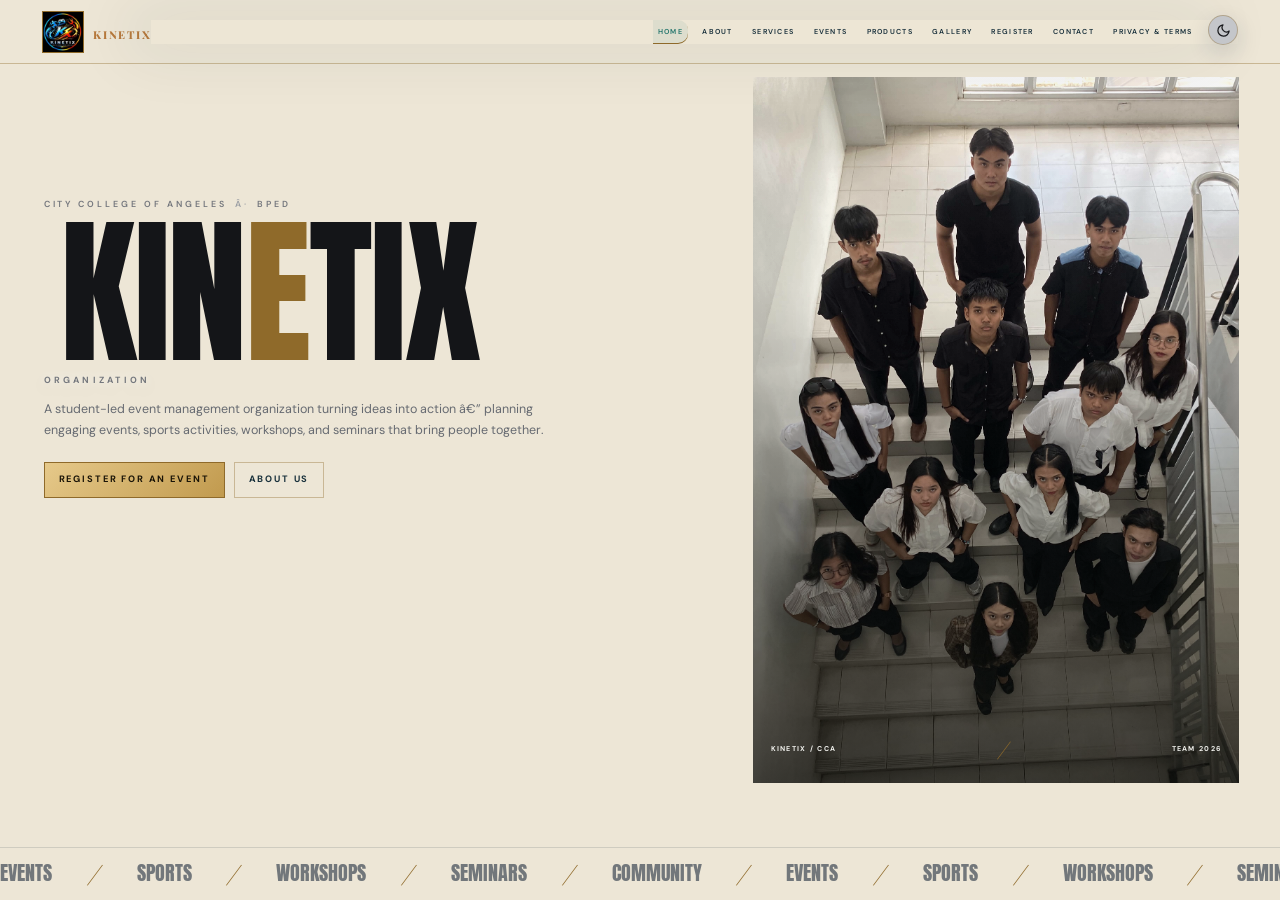
==== commit 00c419e9: "Premium gold polish, interactive layer, flip team cards, ticker, gallery videos, image fixes, mobile" ====
--- a/kinetix/index.html
+++ b/kinetix/index.html
@@ -1,680 +1,703 @@
-<!DOCTYPE html>
-<!--KAI WEBS-->
-<html lang="en">
-    <head>
-        <meta charset="utf-8">
-        <script>
-            (function() {
-                try {
-                    if (localStorage.getItem('kinetix-theme') === 'light') document.documentElement.setAttribute('data-theme', 'light');
-                } catch (e) {}
-            })();
-        </script>
-        <meta name="viewport" content="width=device-width, initial-scale=1.0">
-        <title>Kinetix Organization | City College of Angeles</title>
-        <meta name="description"
-              content="KINETIX Organization is a student-led event management organization from City College of Angeles, specializing in planning and coordinating engaging events, sports activities, workshops, seminars, and other meaningful experiences. As Bachelor of Physical Education students with MICE electives, we combine creativity, teamwork, and event management skills to turn ideas into action.">
-        <link rel="preconnect" href="https://fonts.googleapis.com">
-        <link rel="preconnect" href="https://fonts.gstatic.com" crossorigin>
-        <link href="https://fonts.googleapis.com/css2?family=Anton&family=DM+Sans:wght@400;500;600;700&family=Fredoka:wght@500;600;700&family=Lilita+One&family=Space+Grotesk:wght@500;600;700&display=swap"
-              rel="stylesheet">
-        <link rel="stylesheet" href="kinetix-style.css?v=66">
-    </head>
-    <body>
-        <header class="site-header">
-            <button class="theme-toggle" id="themeToggle" type="button" role="switch" aria-checked="false" aria-label="Switch to light mode" title="Switch to light mode">
-                <svg class="theme-icon theme-icon-sun" aria-hidden="true" viewBox="0 0 24 24"><circle cx="12" cy="12" r="4"/><path d="M12 2v2M12 20v2M4.9 4.9l1.4 1.4M17.7 17.7l1.4 1.4M2 12h2M20 12h2M4.9 19.1l1.4-1.4M17.7 6.3l1.4-1.4"/></svg>
-                <svg class="theme-icon theme-icon-moon" aria-hidden="true" viewBox="0 0 24 24"><path d="M21 12.8A9 9 0 1 1 11.2 3a7 7 0 0 0 9.8 9.8Z"/></svg>
-                <span class="theme-knob" aria-hidden="true"></span>
-            </button>
-            <button class="nav-toggle" type="button" aria-label="Open navigation" aria-expanded="false" aria-controls="navLinks" title="Toggle navigation">
-                <span></span>
-                <span></span>
-                <span></span>
-            </button>
-            <nav class="topbar" aria-label="Main navigation">
-                <div class="nav-index" id="navLinks">
-                    <a href="#hero">HOME</a>
-                    <a href="#reveal">ABOUT US</a>
-                    <a href="#services">SERVICES</a>
-                    <a href="#events">EVENTS</a>
-                    <a href="#products">PRODUCTS</a>
-                    <a href="#register">REGISTER</a>
-                    <a href="#gallery">GALLERY</a>
-                    <a href="#initiate">CONTACT US</a>
-                    <a href="#legal">PRIVACY POLICY &amp; TERMS</a>
-                </div>
-            </nav>
-        </header>
-        <main id="mainContent">
-            <!-- ====================== 01 HERO ====================== -->
-            <section class="hero" id="hero" data-page-view>
-                <div class="hero-logo" aria-hidden="true">
-                    <img src="images/kinetix-logo.png" alt="" width="220" height="220">
-                </div>
-                <h1 class="hero-title" aria-label="Kinetix Organization">
-                    <span>KIN<b>E</b>TIX</span>
-                    <span class="hero-org">ORGANIZATION</span>
-                </h1>
-                <svg class="string-svg"
-                     id="stringSvg"
-                     preserveAspectRatio="none"
-                     aria-hidden="true">
-                    <path class="string-path" id="stringPath"></path>
-                    <circle class="string-anchor" id="anchorL" r="5"></circle>
-                    <circle class="string-anchor" id="anchorR" r="5"></circle>
-                    <circle class="string-grip" id="grip" r="7"></circle>
-                </svg>
-            </section>
-            <!-- ====================== 02 ABOUT ====================== -->
-            <section class="reveal" id="reveal" data-page-view>
-                <div class="reveal-cap">
-                    <span class="mono-label">ABOUT US</span>
-                    <h2>Made to bring<i> people </i>together</h2>
-                    <p>Kinetix is a student-led event management organization made up of fourth-year Bachelor of Physical Education students at City College of Angeles. Through our Event Management subject, we put our learning into practice by planning meaningful activities that encourage movement, teamwork, leadership, and active living.</p>
-                </div>
-                <div class="purpose-grid">
-                    <div class="purpose-item">
-                        <h3 class="mono-label">Our mission</h3>
-                        <p>We turn ideas into impactful, well-coordinated events through creativity, collaboration, and purposeful planning.</p>
-                    </div>
-                    <div class="purpose-item">
-                        <h3 class="mono-label">Our vision</h3>
-                        <p>To be a trusted event organization creating accessible experiences that inspire action and strengthen communities.</p>
-                    </div>
-                </div>
-                <div class="lenti-stage" id="lentiStage">
-                    <div class="lenti" id="lenti" aria-hidden="true"
-                         data-front="images/po.jpg"
-                         data-back="images/tu.jpg"></div>
-                </div>
-
-                <section class="team-section" aria-labelledby="team-heading">
-                    <div class="team-heading">
-                        <span class="mono-label">Meet the team</span>
-                        <h2 id="team-heading">Kinetix Organization Team</h2>
-                    </div>
-                    <ul class="team-grid" aria-label="Kinetix Organization Team members and responsibilities">
-                        <li class="team-card">
-                            <div class="team-avatar" aria-hidden="true"><img src="images/girl3.jpg" alt=""></div>
-                            <h3>Jingay S. Tamondong</h3>
-                            <p>Oversees the entire event and ensures that all activities, teams, and preparations are properly coordinated. Responsible for making major decisions and ensuring that the event runs smoothly.</p>
-                            <span class="team-role">Event Manager</span>
-                        </li>
-                        <li class="team-card">
-                            <div class="team-avatar" aria-hidden="true"><img src="images/prince.jpg" alt=""></div>
-                            <h3>Prince Jhon R. Miranda</h3>
-                            <p>Assists the Event Manager in planning, coordinating, and supervising the event. Helps monitor different teams and takes over assigned responsibilities when needed.</p>
-                            <span class="team-role">Assistant Event Manager</span>
-                        </li>
-                        <li class="team-card">
-                            <div class="team-avatar" aria-hidden="true"><img src="images/jen.jpg" alt=""></div>
-                            <h3>Jeanelle V. Santos</h3>
-                            <p>Coordinates communication and activities among the different committees. Ensures that tasks are properly assigned, deadlines are followed, and everyone is informed about event updates.</p>
-                            <span class="team-role">Coordinator</span>
-                        </li>
-                        <li class="team-card">
-                            <div class="team-avatar" aria-hidden="true"><img src="images/bak.jpg" alt=""></div>
-                            <h3>Adrian Kurt P. Patio</h3>
-                            <p>Manages the event's budget and financial records. Prepares expense estimates, monitors spending, and ensures that funds are used appropriately and efficiently.</p>
-                            <span class="team-role">Budgeting Manager</span>
-                        </li>
-                        <li class="team-card">
-                            <div class="team-avatar" aria-hidden="true"><img src="images/girl1.jpg" alt=""></div>
-                            <h3>Gidhel Darlin B. Dichoso</h3>
-                            <p>Handles important event information and ensures that accurate details are communicated to participants, organizers, and other stakeholders.</p>
-                            <span class="team-role">Information Manager</span>
-                        </li>
-                        <li class="team-card">
-                            <div class="team-avatar" aria-hidden="true"><img src="images/intit.jpg" alt=""></div>
-                            <h3>Princiss Melody O. Melody</h3>
-                            <p>Assists in organizing and distributing event information. Helps prepare announcements, updates, schedules, and other materials needed to keep participants informed.</p>
-                            <span class="team-role">Information Manager</span>
-                        </li>
-                        <li class="team-card">
-                            <div class="team-avatar" aria-hidden="true"><img src="images/girl4.jpg" alt=""></div>
-                            <h3>Mary Ann A. Turner</h3>
-                            <p>Oversees the physical setup and facilities needed for the event, including the venue, seating, equipment, decorations, and other infrastructure requirements.</p>
-                            <span class="team-role">Infrastructure Manager</span>
-                        </li>
-                        <li class="team-card">
-                            <div class="team-avatar" aria-hidden="true"><img src="images/girl2.jpg" alt=""></div>
-                            <h3>Trisha Anne Buscayno</h3>
-                            <p>Assists in preparing and monitoring the event venue and physical facilities. Ensures that equipment, furniture, and other setup requirements are properly arranged and ready before the event.</p>
-                            <span class="team-role">Infrastructure Manager</span>
-                        </li>
-                        <li class="team-card">
-                            <div class="team-avatar" aria-hidden="true"><img src="images/boy3.jpg" alt=""></div>
-                            <h3>Ranzes T. Javier</h3>
-                            <p>Manages the movement and availability of supplies, equipment, and materials needed for the event. Ensures that resources are delivered to the correct location on time.</p>
-                            <span class="team-role">Logistics Manager</span>
-                        </li>
-                        <li class="team-card">
-                            <div class="team-avatar" aria-hidden="true"><img src="images/boy5.jpg" alt=""></div>
-                            <h3>Jessie M. Liwanag</h3>
-                            <p>Assists in organizing transportation, supplies, equipment, and other logistical requirements. Helps ensure that all materials are available and properly distributed during the event.</p>
-                            <span class="team-role">Logistics Manager</span>
-                        </li>
-                        <li class="team-card">
-                            <div class="team-avatar" aria-hidden="true"><img src="images/bo2.jpg" alt=""></div>
-                            <h3>Justine Kyle R. Dungca</h3>
-                            <p>Oversees safety and security during the event. Coordinates security procedures, monitors potential risks, and helps ensure the safety of participants, staff, and guests.</p>
-                            <span class="team-role">Security Manager</span>
-                        </li>
-                        <li class="team-card">
-                            <div class="team-avatar" aria-hidden="true"><img src="images/boy1.jpg" alt=""></div>
-                            <h3>Jhon Michael P. Padua</h3>
-                            <p>Assists in implementing safety and security measures. Helps monitor the venue, manage crowd safety, respond to incidents, and ensure that event rules are followed.</p>
-                            <span class="team-role">Security Manager</span>
-                        </li>
-                    </ul>
-                </section>
-            </section>
-            <!-- ====================== 03 CATEGORIES ====================== -->
-            <section class="matrix-wrap" id="projects" data-page-view>
-                <div class="section-head">
-                    <h2>SERVICES, EVENTS &amp; PRODUCTS</h2>
-                    <p>We turn ideas into engaging experiences through creative event concepts, seamless execution, and collaborative services. As a student-led event management organization, we deliver purposeful events that bring people together, inspire participation, and create meaningful and memorable experiences for students, schools, and communities. </p>
-                </div>
-                <div class="matrix category-grid" id="matrix">
-                    <section class="category-column" id="services" aria-labelledby="category-services">
-                        <div class="category-heading">
-                            <h3 id="category-services">Our Services</h3>
-                        </div>
-                        <p class="services-intro">At KINETIX Organization, we offer a variety of services designed to promote physical fitness, teamwork, creativity, leadership, and meaningful student experiences. Through well-organized events and engaging activities, we aim to create opportunities for learning, collaboration, and active participation.</p>
-                        <div class="category-items services-list">
-                            <div class="cell" tabindex="0" role="button" aria-label="Seminar">
-                                <div class="cell-media" style="background-image:url('images/project-09.jpg')"></div>
-                                <div class="cell-num">1</div>
-                                <div class="cell-name">SEMINAR</div>
-                                <div class="cell-detail">We organize educational seminars that provide valuable knowledge, practical insights, and learning opportunities for students and participants. Our seminars focus on personal development, leadership, sports, physical education, and other relevant topics that inspire growth and learning.</div>
-                                <div class="cell-cat">Learning &amp; Development</div>
-                            </div>
-                            <div class="cell" tabindex="0" role="button" aria-label="Workshop">
-                                <div class="cell-media" style="background-image:url('images/project-05.jpg')"></div>
-                                <div class="cell-num">2</div>
-                                <div class="cell-name">WORKSHOP</div>
-                                <div class="cell-detail">We conduct interactive and hands-on workshops designed to enhance participants' skills, creativity, and teamwork. Through practical activities and guided learning experiences, we encourage active participation and help students develop skills they can apply in real-life situations.</div>
-                                <div class="cell-cat">Learning &amp; Development</div>
-                            </div>
-                            <div class="cell" tabindex="0" role="button" aria-label="Officiating">
-                                <div class="cell-media" style="background-image:url('images/project-06.jpg')"></div>
-                                <div class="cell-num">3</div>
-                                <div class="cell-name">OFFICIATING</div>
-                                <div class="cell-detail">Held in August 30, 2025 at the Angeles City National Trade School. We provide officiating services for sports events and competitions, ensuring organized gameplay, fair decisions, and proper implementation of game rules. Our team supports smooth event operations while promoting discipline, sportsmanship, and respect among players and participants.</div>
-                                <div class="cell-cat">August 30, 2025 · Angeles City National Trade School</div>
-                            </div>
-                            <div class="cell" tabindex="0" role="button" aria-label="P.E. Days">
-                                <div class="cell-media" style="background-image:url('images/project-03.jpg')"></div>
-                                <div class="cell-num">4</div>
-                                <div class="cell-name">P.E. DAYS</div>
-                                <div class="cell-detail">Held in September 24 &amp; 25, 2026 at the City College of Angeles. We organize exciting and engaging P.E. Days that encourage students to embrace physical activity, teamwork, and healthy competition. Through various sports, recreational games, and interactive activities, we create memorable experiences that promote fitness, camaraderie, and school spirit.</div>
-                                <div class="cell-cat">September 24 &amp; 25, 2026 · City College of Angeles</div>
-                            </div>
-                            <div class="cell" tabindex="0" role="button" aria-label="College Days">
-                                <div class="cell-media" style="background-image:url('images/project-02.jpg')"></div>
-                                <div class="cell-num">5</div>
-                                <div class="cell-name">COLLEGE DAYS</div>
-                                <div class="cell-detail">Held in March 30, 2026 at the City College of Angeles. We help plan and organize College Days that celebrate student life, creativity, talent, and unity. From interactive activities and friendly competitions to engaging programs and special events, we aim to make every celebration meaningful, enjoyable, and memorable for the entire college community.</div>
-                                <div class="cell-cat">March 30, 2026 · City College of Angeles</div>
-                            </div>
-                        </div>
-                    </section>
-                    <section class="category-column" id="events" aria-labelledby="category-events">
-                        <div class="category-heading">
-                            <span class="category-index">04</span>
-                            <h3 id="category-events">Events</h3>
-                            <span class="category-count">04</span>
-                        </div>
-                        <div class="category-items">
-                            <div class="cell" tabindex="0" role="button" aria-label="Workshop (Folk dance and Ballroom)">
-                                <div class="cell-media" style="background-image:url('images/project-05.jpg')"></div>
-                                <div class="cell-num">1</div>
-                                <div class="cell-name">WORKSHOP</div>
-                                <div class="cell-detail">Held on November 17, 2023, Show the participation in the Ballroom and Folk Dance Workshop, where we learned and practiced different dance movements, steps, and techniques. Through this workshop, we were able to experience the importance of discipline, cooperation, and active participation in learning different forms of dance.</div>
-                                <div class="cell-cat">Folk Dance and Ballroom</div>
-                            </div>
-                            <div class="cell" tabindex="0" role="button" aria-label="Next Level PE seminar">
-                                <div class="cell-media" style="background-image:url('images/project-03.jpg')"></div>
-                                <div class="cell-num">2</div>
-                                <div class="cell-name">SEMINAR</div>
-                                <div class="cell-detail">Held on April 10, 2026, “NEXT-LEVEL PE: Strategy, Leadership, and Success” was successfully organized by the 4th-year Bachelor of Physical Education students of City College of Angeles under KINETIX Organization, in collaboration with Victory Vault, as part of our event subject requirement. The seminar brought together 2nd-year BPE students for a day of learning and inspiration, focusing on strategy, leadership, teamwork, and success in Physical Education. Participants shared positive feedback, highlighting the event as a meaningful and enjoyable experience filled with valuable knowledge, fresh insights, and memorable moments.</div>
-                                <div class="cell-cat">Next Level PE</div>
-                            </div>
-                            <div class="cell" tabindex="0" role="button" aria-label="Officiating">
-                                <div class="cell-media" style="background-image:url('images/project-04.jpg')"></div>
-                                <div class="cell-num">3</div>
-                                <div class="cell-name">OFFICIATING</div>
-                                <div class="cell-detail">Held on August 30, 2025 at the Angeles City National Trade School. PE students gain hands-on experience in sports coaching, where they learn to train, guide, and motivate athletes toward improved performance. They develop skills in training planning, communication, leadership, teamwork, and athlete development, preparing them for future careers as professional coaches and Physical Education practitioners.</div>
-                                <div class="cell-cat">Angeles City National Trade School</div>
-                            </div>
-                            <div class="cell" tabindex="0" role="button" aria-label="College Days">
-                                <div class="cell-media" style="background-image:url('images/project-08.jpg')"></div>
-                                <div class="cell-num">4</div>
-                                <div class="cell-name">COLLEGE DAYS</div>
-                                <div class="cell-detail">Held on March 26-30, 2026 at the City College of Angeles. CCA Days celebrates the skills, talents, and abilities of City College of Angeles students through culture, sports, creativity, and teamwork. It provides a platform for students to showcase their potential, build connections, and celebrate achievements as one CCA community.</div>
-                                <div class="cell-cat">City College of Angeles</div>
-                            </div>
-                            <div class="cell" tabindex="0" role="button" aria-label="PE Days">
-                                <div class="cell-media" style="background-image:url('images/project-07.jpg')"></div>
-                                <div class="cell-num">5</div>
-                                <div class="cell-name">PE DAYS</div>
-                                <div class="cell-detail">PE Days at City College of Angeles held on September 24/25, 2026, celebrated fitness, teamwork, and healthy living through engaging activities and Mr. and Ms. Fitness. With the support of 4th year BPE students, the event showcased student talents, built confidence, and strengthened connections through Physical Education.</div>
-                                <div class="cell-cat">City College of Angeles</div>
-                            </div>
-                        </div>
-                    </section>
-                    <section class="category-column" id="products" aria-labelledby="category-products">
-                        <div class="category-heading">
-                            <span class="category-index">05</span>
-                            <h3 id="category-products">Products</h3>
-                            <span class="category-count">02</span>
-                        </div>
-                        <div class="category-items">
-                            <p class="cart-status" role="status" aria-live="polite"><span id="productCartCount">0</span> items added</p>
-                            <article class="product-card" aria-label="Soya Pop product card">
-                                <div class="cell" tabindex="0" role="button" aria-label="Soya Pop">
-                                    <div class="cell-media" style="background-image:url('images/project-01.jpg')"></div>
-                                    <div class="cell-num">01</div>
-                                    <div class="cell-name">SOYA POP</div>
-                                    <div class="cell-detail">Soya Pop is a delicious soy milk drink made from whole soybeans and available in three flavors: Original, Banana, and Cereal. Each 240 mL serving contains 7g of protein and essential nutrients like calcium, vitamin D, vitamin B12, and potassium. Smooth, flavorful, and convenient, Soya Pop is a great choice for enjoying soy milk anytime.</div>
-                                    <div class="cell-cat">Original · Banana · Cereal — ₱40</div>
-                                </div>
-                                <div class="product-card-actions">
-                                    <span class="product-price">₱40.00</span>
-                                    <button class="add-to-cart" type="button" data-product="soya-pop" data-name="Soya Pop" data-price="40">Add to cart</button>
-                                </div>
-                                <div class="product-flavor-picker" data-product="soya-pop">
-                                    <label>Flavor</label>
-                                    <select aria-label="Choose Soya Pop flavor">
-                                        <option value="Original">Original</option>
-                                        <option value="Banana">Banana</option>
-                                        <option value="Cereal">Cereal</option>
-                                    </select>
-                                </div>
-                            </article>
-                            <article class="product-card" aria-label="Nutflix product card">
-                                <div class="cell" tabindex="0" role="button" aria-label="Nutflix">
-                                    <div class="cell-media" style="background-image:url('images/project-02.jpg')"></div>
-                                    <div class="cell-num">02</div>
-                                    <div class="cell-name">NUTFLIX</div>
-                                    <div class="cell-detail">Nutflix is a delicious mixed-nut snack made with walnuts, almonds, cashews, raisins, pumpkin seeds, cranberries, and blackberries. It offers a satisfying mix of crunchy nuts, seeds, and naturally sweet dried fruits in every bite. Packed in a convenient 200g container, Nutflix is perfect for a quick and enjoyable snack at school, work, while traveling, or anytime you need a tasty treat.</div>
-                                    <div class="cell-cat">200g — ₱106</div>
-                                </div>
-                                <div class="product-card-actions">
-                                    <span class="product-price">₱106.00</span>
-                                    <button class="add-to-cart" type="button" data-product="nutflix" data-name="Nutflix" data-price="106">Add to cart</button>
-                                </div>
-                            </article>
-                        </div>
-                    </section>
-                </div>
-            </section>
-            <!-- ====================== 06 CONTACT ====================== -->
-            <footer class="initiate" id="initiate" data-page-view>
-                <div class="initiate-inner">
-                    <span class="mono-label">Have an event in mind?</span>
-                    <h2 class="scatter" id="scatter" data-lines="LET'S MAKE IT|HAPPEN" aria-label="LET'S MAKE IT HAPPEN">LET'S MAKE IT HAPPEN</h2>
-                    <div class="contact-wrap" id="contactWrap">
-                        <div class="contact-grid" aria-label="Contact information">
-                            <section class="contact-item">
-                                <h3>Contact</h3>
-                                <a class="contact-link" href="tel:+639367427515">
-                                    <svg class="contact-icon" aria-hidden="true" viewBox="0 0 24 24"><path d="M7 3h3l2 5-2.2 1.8a15 15 0 0 0 4.4 4.4L16 12l5 2v3c0 1.1-.9 2-2 2C10.7 19 5 13.3 5 6c0-1.7.8-3 2-3Z"/></svg>
-                                    <span>0936-742-7515</span>
-                                </a>
-                                <a class="contact-link" href="mailto:kinetixorg.2026@gmail.com">
-                                    <svg class="contact-icon" aria-hidden="true" viewBox="0 0 24 24"><rect x="3" y="5" width="18" height="14" rx="2"/><path d="m4 7 8 6 8-6"/></svg>
-                                    <span>kinetixorg.2026@gmail.com</span>
-                                </a>
-                            </section>
-                            <section class="contact-item">
-                                <h3>Find us</h3>
-                                <a class="contact-link" href="https://www.google.com/maps/search/?api=1&amp;query=Arayat+Blvd%2C+Brgy+Pampanga%2C+Angeles+City" target="_blank" rel="noopener noreferrer">
-                                    <svg class="contact-icon" aria-hidden="true" viewBox="0 0 24 24"><path d="M20 10c0 5-8 12-8 12S4 15 4 10a8 8 0 1 1 16 0Z"/><circle cx="12" cy="10" r="2.5"/></svg>
-                                    <span>Arayat Blvd, Brgy Pampanga,<br>Angeles City</span>
-                                </a>
-                                <p class="contact-meta"><svg class="contact-icon" aria-hidden="true" viewBox="0 0 24 24"><path d="M3 21h18M5 21V7l7-4 7 4v14M9 21v-6h6v6M9 9h.01M15 9h.01M9 12h.01M15 12h.01"/></svg><span>Physical Location: L401</span></p>
-                            </section>
-                            <section class="contact-item">
-                                <h3>Hours &amp; social</h3>
-                                <p class="contact-meta"><svg class="contact-icon" aria-hidden="true" viewBox="0 0 24 24"><circle cx="12" cy="12" r="9"/><path d="M12 7v5l3 2"/></svg><span>8:00 AM – 5:00 PM</span></p>
-                                <div class="contact-social">
-                                    <a href="https://www.facebook.com/profile.php?id=61587836133745" target="_blank" rel="noopener noreferrer"><svg class="contact-icon" aria-hidden="true" viewBox="0 0 24 24"><path d="M14 21v-8h3l.5-4H14V7c0-1.2.4-2 2-2h2V1.4C17.2 1.2 16.2 1 15 1c-3.2 0-5 1.9-5 5.4V9H7v4h3v8"/></svg><span>Facebook</span></a>
-                                    <a href="https://www.instagram.com/kinetix_org/" target="_blank" rel="noopener noreferrer"><svg class="contact-icon" aria-hidden="true" viewBox="0 0 24 24"><rect x="3" y="3" width="18" height="18" rx="5"/><circle cx="12" cy="12" r="4"/><path d="M17.5 6.5h.01"/></svg><span>Instagram</span></a>
-                                </div>
-                            </section>
-                        </div>
-                    </div>
-                </div>
-                <div class="sig-foot">
-                    <span>Kinetix Organization · City College of Angeles</span>
-                    <span>Student-led events, thoughtfully made</span>
-                </div>
-            </footer>
-
-            <!-- ====================== 07 PRIVACY POLICY & TERMS ====================== -->
-            <section class="legal-section" id="legal" data-page-view aria-label="Privacy Policy and Terms">
-                <div class="legal-wrap">
-                    <div class="legal-intro">
-                        <span class="mono-label">Privacy Policy &amp; Terms</span>
-                        <h2>Privacy Policy &amp; Terms</h2>
-                    </div>
-
-                    <div class="legal-list">
-                        <details class="legal-item" open>
-                            <summary>Privacy Policy</summary>
-                            <div class="legal-content">
-                                <p>KINETIX Organization respects your privacy and is committed to protecting the personal information you provide when you visit our website, communicate with our organization, or participate in our events and activities. This Privacy Policy explains what information we may collect, how we use it, how we protect it, and the choices you have regarding your information.</p>
-
-                                <h3>1. Information We Collect</h3>
-                                <p>Depending on how you interact with our website and organization, we may collect information such as:</p>
-                                <ul>
-                                    <li>Name and contact information</li>
-                                    <li>Email address and other communication details</li>
-                                    <li>Event registration or participation information</li>
-                                    <li>Organization, school, or affiliation, when relevant to an event</li>
-                                    <li>Information voluntarily provided through contact forms, registration forms, surveys, or inquiries</li>
-                                    <li>Technical information necessary for the operation and security of the website</li>
-                                </ul>
-                                <p>We only request information that is reasonably necessary for the purpose for which it is collected.</p>
-
-                                <h3>2. How We Use Your Information</h3>
-                                <p>Information provided to KINETIX may be used to:</p>
-                                <ul>
-                                    <li>Process event registrations and participation</li>
-                                    <li>Respond to inquiries and requests</li>
-                                    <li>Communicate important event announcements and updates</li>
-                                    <li>Coordinate programs, workshops, seminars, sports activities, and other events</li>
-                                    <li>Improve our services, programs, and website</li>
-                                    <li>Maintain the security and proper operation of our website</li>
-                                    <li>Comply with applicable school policies and legal requirements</li>
-                                </ul>
-                                <p>We will not use your personal information for unrelated purposes without appropriate notice or consent.</p>
-
-                                <h3>3. Sharing of Information</h3>
-                                <p>KINETIX does not sell or rent personal information. Information may only be shared when reasonably necessary to conduct an event or activity, fulfill a requested service, comply with applicable requirements, or when you have provided appropriate permission. When an activity involves third-party partners, sponsors, venues, or service providers, information will only be shared when necessary for the relevant activity and subject to applicable privacy requirements.</p>
-
-                                <h3>4. Photographs and Event Documentation</h3>
-                                <p>KINETIX may document its events through photographs, videos, or other media for legitimate organizational purposes, such as event documentation, reports, and promotional materials. Where required, appropriate consent or permission will be obtained before using identifiable photographs or recordings, particularly for promotional purposes. If you have concerns regarding the use of your image or personal information, you may contact KINETIX through the contact details provided on our website.</p>
-
-                                <h3>5. Data Protection</h3>
-                                <p>We take reasonable measures to protect personal information against unauthorized access, disclosure, alteration, loss, or misuse. However, no online system can be guaranteed to be completely secure. Users should avoid submitting unnecessary sensitive or confidential information through public or unsecured channels.</p>
-
-                                <h3>6. Data Retention</h3>
-                                <p>Personal information will only be retained for as long as reasonably necessary to fulfill the purpose for which it was collected, comply with applicable requirements, or support legitimate organizational activities. When information is no longer necessary, appropriate measures may be taken to securely delete, destroy, or anonymize it.</p>
-
-                                <h3>7. Your Privacy Rights</h3>
-                                <p>Subject to applicable laws, regulations, and school policies, you may have rights regarding your personal information, including the right to:</p>
-                                <ul>
-                                    <li>Know what personal information is being collected and how it is used</li>
-                                    <li>Request access to information concerning you</li>
-                                    <li>Request correction of inaccurate information</li>
-                                    <li>Raise concerns regarding the handling of your personal information</li>
-                                    <li>Withdraw consent where applicable</li>
-                                </ul>
-                                <p>For privacy-related concerns, please contact KINETIX through the contact information provided on this website.</p>
-
-                                <h3>8. Changes to This Privacy Policy</h3>
-                                <p>KINETIX may update this Privacy Policy when necessary to reflect changes in our activities, website, policies, or applicable requirements. Any significant changes will be communicated through the website or other appropriate channels.</p>
-                            </div>
-                        </details>
-
-                        <details class="legal-item">
-                            <summary>Terms and Conditions</summary>
-                            <div class="legal-content">
-                                <p>Welcome to the KINETIX Organization website. By accessing or using this website, you agree to follow these Terms and Conditions. If you do not agree with these terms, please discontinue use of the website.</p>
-
-                                <h3>1. About KINETIX</h3>
-                                <p>KINETIX Organization is a student-led event management organization composed of fourth-year Bachelor of Physical Education students with electives in Meetings, Incentives, Conventions, and Exhibitions (MICE) from City College of Angeles. Our activities may include sports programs, seminars, workshops, games, dance activities, recreational programs, and other events.</p>
-
-                                <h3>2. Use of the Website</h3>
-                                <p>You agree to use this website responsibly and only for lawful purposes. You must not:</p>
-                                <ul>
-                                    <li>Use the website for fraudulent or unlawful activities</li>
-                                    <li>Submit false or misleading information</li>
-                                    <li>Attempt to interfere with the operation or security of the website</li>
-                                    <li>Access information or accounts without authorization</li>
-                                    <li>Upload or transmit harmful software or content</li>
-                                    <li>Use website content in a manner that violates applicable laws or the rights of others</li>
-                                </ul>
-
-                                <h3>3. Event Registration</h3>
-                                <p>Some KINETIX events may require registration. By submitting an event registration form, you agree to provide accurate and complete information. Registration does not automatically guarantee participation unless confirmation is provided by KINETIX or the authorized event organizers. Event schedules, venues, requirements, fees, and other details may be changed when necessary. Participants will be informed of significant changes through appropriate communication channels.</p>
-
-                                <h3>4. Event Participation</h3>
-                                <p>Participants are expected to follow the rules, safety guidelines, instructions, and reasonable directions provided by KINETIX and event organizers. Participants may be required to comply with applicable school policies and venue regulations. KINETIX reserves the right to address disruptive, unsafe, or inappropriate conduct in accordance with applicable policies and procedures.</p>
-
-                                <h3>5. Intellectual Property</h3>
-                                <p>Unless otherwise indicated, materials appearing on this website—including the KINETIX name, logo, graphics, original text, photographs, and other original content—belong to or are used with permission by KINETIX or the respective rights holder. You may not reproduce, modify, distribute, or use protected materials for commercial purposes without appropriate permission.</p>
-
-                                <h3>6. Third-Party Links</h3>
-                                <p>The website may contain links to external websites, social media pages, registration platforms, or other third-party services. These websites are operated independently from KINETIX. We are not responsible for the content, privacy practices, availability, or security of external websites. Users should review the terms and privacy policies of third-party websites before providing personal information.</p>
-
-                                <h3>7. Website Content</h3>
-                                <p>KINETIX makes reasonable efforts to provide accurate and updated information on the website. However, event details, schedules, availability, and other information may change. KINETIX reserves the right to correct, update, or remove website content when necessary.</p>
-
-                                <h3>8. Limitation of Responsibility</h3>
-                                <p>KINETIX aims to provide reliable information and well-organized activities. However, the organization cannot guarantee that the website will always be available, error-free, or free from technical interruptions. Participation in physical activities and events may involve inherent risks. Participants are expected to follow applicable safety instructions and disclose relevant information when required by the event's procedures.</p>
-
-                                <h3>9. Changes to These Terms</h3>
-                                <p>KINETIX may update these Terms and Conditions when necessary. Updated terms will be posted on this website with the corresponding effective date. Continued use of the website after an update constitutes acknowledgment of the revised terms, subject to applicable law and school policies.</p>
-
-                                <h3>10. Contact Us</h3>
-                                <p>If you have questions, concerns, or requests regarding this Privacy Policy or these Terms and Conditions, please contact:</p>
-                                <p><strong>KINETIX Organization</strong><br>
-                                Email: <a href="mailto:kinetixorg.2026@gmail.com">kinetixorg.2026@gmail.com</a><br>
-                                Phone: <a href="tel:+639367427515">0936-742-7515</a><br>
-                                Social Media: <a href="https://www.facebook.com/profile.php?id=61587836133745" target="_blank" rel="noopener noreferrer">Facebook</a> · <a href="https://www.instagram.com/kinetix_org/" target="_blank" rel="noopener noreferrer">Instagram</a><br>
-                                Address: Arayat Blvd, Brgy Pampanga, Angeles City</p>
-                            </div>
-                        </details>
-                    </div>
-                </div>
-            </section>
-
-            <!-- ====================== GALLERY & ACHIEVEMENTS ====================== -->
-            <section class="legal-section gallery-section" id="gallery" data-page-view aria-label="Gallery and achievements">
-                <div class="legal-wrap">
-                    <div class="legal-intro">
-                        <span class="mono-label">Highlights from previous events</span>
-                        <h2>Gallery</h2>
-                    </div>
-
-                    <h3 class="gal-title" id="galTitle"></h3>
-                    <div class="gal-stage">
-                        <button type="button" class="gal-arrow gal-prev" id="galPrev" aria-label="Previous photo">&#8249;</button>
-                        <div class="gal-grid" id="galGrid">
-                        <figure class="gal-item" data-event="Seminar" data-sort="2026-04-10" tabindex="0" role="button" aria-label="Open Next-Level PE Seminar photo">
-                            <img src="images/project-03.jpg" alt="Next-Level PE Seminar" loading="lazy">
-                            <figcaption><strong>Next-Level PE Seminar</strong><span>April 10, 2026</span></figcaption>
-                        </figure>
-                        <figure class="gal-item" data-event="College Days" data-sort="2026-03-26" tabindex="0" role="button" aria-label="Open College Days photo">
-                            <img src="images/project-08.jpg" alt="College Days" loading="lazy">
-                            <figcaption><strong>College Days</strong><span>March 26-30, 2026</span></figcaption>
-                        </figure>
-                        <figure class="gal-item" data-event="PE Days" data-sort="2026-09-24" tabindex="0" role="button" aria-label="Open PE Days photo">
-                            <img src="images/project-07.jpg" alt="PE Days" loading="lazy">
-                            <figcaption><strong>PE Days</strong><span>September 24/25, 2026</span></figcaption>
-                        </figure>
-                        <figure class="gal-item" data-event="Officiating" data-sort="2025-08-30" tabindex="0" role="button" aria-label="Open Officiating photo">
-                            <img src="images/project-04.jpg" alt="Officiating" loading="lazy">
-                            <figcaption><strong>Officiating</strong><span>August 30, 2025</span></figcaption>
-                        </figure>
-                        <figure class="gal-item" data-event="Workshop" data-sort="2023-11-17" tabindex="0" role="button" aria-label="Open Workshop photo">
-                            <img src="images/project-05.jpg" alt="Folk Dance and Ballroom Workshop" loading="lazy">
-                            <figcaption><strong>Folk Dance &amp; Ballroom Workshop</strong><span>November 17, 2023</span></figcaption>
-                        </figure>
-                        <figure class="gal-item" data-event="Group Photo" data-sort="" tabindex="0" role="button" aria-label="Open Group Photo 1">
-                            <img src="images/GROUP PHOTO 1.jpg" alt="KINETIX organization group photo 1" loading="lazy">
-                            <figcaption><strong>Group Photo 1</strong></figcaption>
-                        </figure>
-                        <figure class="gal-item" data-event="Group Photo" data-sort="" tabindex="0" role="button" aria-label="Open Group Photo">
-                            <img src="images/GROUP PHOTO.jpg" alt="KINETIX organization group photo" loading="lazy">
-                            <figcaption><strong>Group Photo</strong></figcaption>
-                        </figure>
-                        </div>
-                        <button type="button" class="gal-arrow gal-next" id="galNext" aria-label="Next photo">&#8250;</button>
-                    </div>
-
-                    <div class="legal-intro gal-subhead">
-                        <span class="mono-label">Event videos</span>
-                        <h2>Videos</h2>
-                    </div>
-                    <div class="gal-video-card">
-                        <video id="galPlayer" controls autoplay muted playsinline hidden></video>
-                        <p class="gal-empty" id="galVideoEmpty">No videos yet. Videos will appear here.</p>
-                        <div class="gal-filters" id="galPlaylist"></div>
-                    </div>
-
-                    <div class="legal-intro gal-subhead">
-                        <span class="mono-label">Awards &amp; milestones</span>
-                        <h2>Achievement Wall</h2>
-                    </div>
-
-                    <div class="ach-grid">
-                        <article class="ach-card"><span class="ach-year">2026</span><h3>Next-Level PE Seminar</h3><p>Successfully organized with Victory Vault for 2nd-year BPE students on strategy, leadership, and success.</p></article>
-                        <article class="ach-card"><span class="ach-year">2026</span><h3>College Days</h3><p>Took part in the CCA celebration of student skills, talents, culture, sports, and teamwork.</p></article>
-                        <article class="ach-card"><span class="ach-year">2026</span><h3>PE Days</h3><p>Supported Mr. and Ms. Fitness and activities promoting fitness, teamwork, and healthy living.</p></article>
-                        <article class="ach-card"><span class="ach-year">2026</span><h3>Soya Pop &amp; Nutflix</h3><p>Launched our two organization products, now available through the Products page.</p></article>
-                        <article class="ach-card"><span class="ach-year">2025</span><h3>Officiating Experience</h3><p>Hands-on sports coaching and officiating at the Angeles City National Trade School.</p></article>
-                        <article class="ach-card"><span class="ach-year">2023</span><h3>Folk Dance &amp; Ballroom Workshop</h3><p>Learned dance steps and techniques while building discipline and cooperation.</p></article>
-                    </div>
-                </div>
-            </section>
-
-            <!-- ====================== DIGITAL REGISTRATION ====================== -->
-            <section class="legal-section register-section" id="register" data-page-view aria-label="Event registration">
-                <div class="legal-wrap">
-                    <div class="legal-intro">
-                        <span class="mono-label">Join an event</span>
-                        <h2>Register</h2>
-                    </div>
-
-                    <div class="reg-card" id="regFormCard">
-                        <form id="regForm" novalidate>
-                            <div class="billing-grid">
-                                <label>Full name<input type="text" id="regName" autocomplete="name" required></label>
-                                <label>Email<input type="email" id="regEmail" autocomplete="email" required></label>
-                                <label>Contact number<input type="tel" id="regPhone" autocomplete="tel" required></label>
-                                <label>School / organization<input type="text" id="regSchool" placeholder="e.g. City College of Angeles"></label>
-                                <label>Event
-                                    <select id="regEvent">
-                                        <option>PE Days</option>
-                                        <option>College Days</option>
-                                        <option>Seminar</option>
-                                        <option>Workshop</option>
-                                        <option>Officiating</option>
-                                    </select>
-                                </label>
-                                <label>Category
-                                    <select id="regCategory">
-                                        <option>Participant</option>
-                                        <option>Player</option>
-                                        <option>Audience</option>
-                                        <option>Volunteer</option>
-                                    </select>
-                                </label>
-                            </div>
-                            <p class="billing-error" id="regError" role="alert"></p>
-                            <button class="checkout-btn" type="submit">Register</button>
-                        </form>
-                    </div>
-
-                    <div class="reg-card" id="regPassCard" hidden>
-                        <div class="reg-pass">
-                            <div class="reg-info" id="regInfo"></div>
-                        </div>
-                        <div class="reg-actions">
-                            <a class="checkout-btn receipt-mail" id="regDownload" download="kinetix-pass.png" href="#">Download pass</a>
-                            <a class="checkout-btn receipt-mail" id="regMail" href="#">Send email</a>
-                            <button class="checkout-btn" id="regNew" type="button">Register another person</button>
-                        </div>
-                    </div>
-                </div>
-            </section>
-        </main>
-        <div class="gal-lightbox" id="galLightbox" hidden>
-            <button type="button" class="gal-close" id="galClose" aria-label="Close photo">&times;</button>
-            <img id="galLightImg" alt="">
-            <p id="galLightCap"></p>
-        </div>
-        <div class="cart-widget" id="cartWidget">
-            <div class="cart-panel" id="cartPanel" hidden>
-                <div class="cart-panel-head">
-                    <h2>Your cart</h2>
-                    <button class="cart-close" id="cartClose" type="button" aria-label="Close cart">&times;</button>
-                </div>
-                <p class="cart-empty" id="cartEmpty">Your cart is empty. Add a product to get started.</p>
-                <div class="cart-items" id="cartItems"></div>
-                <p class="cart-message" id="cartMessage" role="status"></p>
-                <div class="cart-panel-foot">
-                    <span><span id="cartTotalQuantity">0</span> total items</span>
-                    <button class="cart-clear" id="cartClear" type="button" disabled>Clear cart</button>
-                </div>
-                <div class="cart-summary"><span>Total</span><strong id="cartTotalPrice">₱0.00</strong></div>
-                <button class="checkout-btn" id="checkoutBtn" type="button" disabled>Proceed to billing</button>
-            </div>
-            <button class="cart-toggle" id="cartToggle" type="button" aria-expanded="false" aria-label="Open shopping cart">
-                <svg aria-hidden="true" viewBox="0 0 24 24"><circle cx="9" cy="20" r="1.5"/><circle cx="18" cy="20" r="1.5"/><path d="M2 3h3l2.7 12.4a2 2 0 0 0 2 1.6h7.6a2 2 0 0 0 2-1.5L21 7H6"/></svg>
-                <span class="cart-badge" id="cartBadge" hidden>0</span>
-            </button>
-        </div>
-        <div class="billing-modal" id="billingModal" role="dialog" aria-modal="true" aria-labelledby="billingTitle" hidden>
-            <div class="billing-card">
-                <button class="billing-close" id="billingClose" type="button" aria-label="Close">&times;</button>
-                <form id="billingForm" novalidate>
-                    <span class="mono-label">Billing</span>
-                    <h3 id="billingTitle">Order summary</h3>
-                    <div class="billing-lines" id="billingLines"></div>
-                    <div class="billing-total"><span>Total to pay</span><strong id="billingTotal">₱0.00</strong></div>
-                    <div class="billing-grid">
-                        <label>Full name<input type="text" id="billName" autocomplete="name" required></label>
-                        <label>Contact number<input type="tel" id="billPhone" autocomplete="tel" required></label>
-                        <label>Email (for your receipt)<input type="email" id="billEmail" autocomplete="email" required></label>
-                        <label>Pick-up / delivery place<input type="text" id="billPlace" placeholder="e.g. City College of Angeles, Room L401" required></label>
-                        <label>Payment method
-                            <select id="billPayment">
-                                <option value="Cash on pick-up">Cash on pick-up</option>
-                                <option value="GCash">GCash</option>
-                            </select>
-                        </label>
-                        <label>Notes (optional)<input type="text" id="billNotes"></label>
-                    </div>
-                    <p class="billing-error" id="billingError" role="alert"></p>
-                    <button class="checkout-btn" type="submit">Place order</button>
-                </form>
-                <div class="billing-receipt" id="billingReceipt" hidden></div>
-            </div>
-        </div>
-        <button class="faq-btn" id="faqBtn" type="button" aria-haspopup="dialog">FAQ</button>
-        <div class="billing-modal faq-modal" id="faqModal" role="dialog" aria-modal="true" aria-labelledby="faqTitle" hidden>
-            <div class="billing-card">
-                <button class="billing-close" id="faqClose" type="button" aria-label="Close">&times;</button>
-                <span class="mono-label">Need help?</span>
-                <h3 id="faqTitle">Frequently Asked Questions (FAQ)</h3>
-                <details class="faq-item" open>
-                    <summary>1. What is Kinetix Organization?</summary>
-                    <p>Kinetix Organization is a digital organization that provides information, services, resources, and experiences designed to connect and engage people.</p>
-                </details>
-                <details class="faq-item">
-                    <summary>2. What is the purpose of the Kinetix Organization website?</summary>
-                    <p>The website serves as a digital hub where visitors can learn about the organization, explore its services and products, and find ways to contact the team.</p>
-                </details>
-                <details class="faq-item">
-                    <summary>3. How can I contact Kinetix Organization directly?</summary>
-                    <p>You can contact Kinetix through <a href="tel:+639367427515">0936-742-7515</a> or <a href="mailto:kinetixorg.2026@gmail.com">kinetixorg.2026@gmail.com</a>.</p>
-                </details>
-                <details class="faq-item">
-                    <summary>4. Where is Kinetix Organization located?</summary>
-                    <p>Arayat Blvd, Brgy. Pampanga, Angeles City.</p>
-                </details>
-                <details class="faq-item">
-                    <summary>5. What are the business hours of Kinetix Organization?</summary>
-                    <p>Business hours are Monday to Friday, 8:00 AM to 5:00 PM.</p>
-                </details>
-            </div>
-        </div>
-        <script src="kinetix-script.js?v=25"></script>
-    </body>
-</html>
+﻿<!DOCTYPE html>
+<!--KAI WEBS-->
+<html lang="en">
+    <head>
+        <meta charset="utf-8">
+        <script>
+            (function() {
+                document.documentElement.setAttribute('data-theme', 'light');
+                try {
+                    if (localStorage.getItem('kinetix-theme') === 'dark') document.documentElement.removeAttribute('data-theme');
+                } catch (e) {}
+            })();
+        </script>
+        <meta name="viewport" content="width=device-width, initial-scale=1.0">
+        <title>Kinetix Organization | City College of Angeles</title>
+        <meta name="description"
+              content="KINETIX Organization is a student-led event management organization from City College of Angeles, specializing in planning and coordinating engaging events, sports activities, workshops, seminars, and other meaningful experiences. As Bachelor of Physical Education students with MICE electives, we combine creativity, teamwork, and event management skills to turn ideas into action.">
+        <link rel="preconnect" href="https://fonts.googleapis.com">
+        <link rel="preconnect" href="https://fonts.gstatic.com" crossorigin>
+        <link href="https://fonts.googleapis.com/css2?family=Anton&family=DM+Sans:wght@400;500;600;700&family=Fredoka:wght@500;600;700&family=Lilita+One&family=Playfair+Display:ital,wght@0,500;0,600;0,700;1,500;1,600&family=Space+Grotesk:wght@500;600;700&display=swap"
+              rel="stylesheet">
+        <link rel="stylesheet" href="kinetix-style.css?v=79">
+    </head>
+    <body>
+        <header class="site-header">
+            <a class="brand" href="#hero" aria-label="Kinetix home">
+                <img class="brand-mark" src="images/logo.jpg" alt="" aria-hidden="true">
+                <span class="brand-name">KINETIX</span>
+            </a>
+            <nav class="topbar" aria-label="Main navigation">
+                <div class="nav-index" id="navLinks">
+                    <a href="#hero">HOME</a>
+                    <a href="#reveal">ABOUT</a>
+                    <a href="#services">SERVICES</a>
+                    <a href="#events">EVENTS</a>
+                    <a href="#products">PRODUCTS</a>
+                    <a href="#gallery">GALLERY</a>
+                    <a href="#register">REGISTER</a>
+                    <a href="#initiate">CONTACT</a>
+                    <a href="#legal">PRIVACY &amp; TERMS</a>
+                </div>
+            </nav>
+            <button class="theme-toggle" id="themeToggle" type="button" role="switch" aria-checked="false" aria-label="Switch to light mode" title="Switch to light mode">
+                <svg class="theme-icon theme-icon-sun" aria-hidden="true" viewBox="0 0 24 24"><circle cx="12" cy="12" r="4"/><path d="M12 2v2M12 20v2M4.9 4.9l1.4 1.4M17.7 17.7l1.4 1.4M2 12h2M20 12h2M4.9 19.1l1.4-1.4M17.7 6.3l1.4-1.4"/></svg>
+                <svg class="theme-icon theme-icon-moon" aria-hidden="true" viewBox="0 0 24 24"><path d="M21 12.8A9 9 0 1 1 11.2 3a7 7 0 0 0 9.8 9.8Z"/></svg>
+                <span class="theme-knob" aria-hidden="true"></span>
+            </button>
+            <button class="nav-toggle" type="button" aria-label="Open navigation" aria-expanded="false" aria-controls="navLinks" title="Toggle navigation">
+                <span></span>
+                <span></span>
+                <span></span>
+            </button>
+        </header>
+        <main id="mainContent">
+            <!-- ====================== 01 HERO ====================== -->
+            <section class="hero" id="hero" data-page-view>
+                <div class="hero-visual">
+                    <img src="images/GROUP%20PHOTO%201.jpg" alt="Kinetix Organization members at City College of Angeles">
+                    <div class="hero-photo-caption">
+                        <span>KINETIX / CCA</span>
+                        <b aria-hidden="true">/</b>
+                        <span>TEAM 2026</span>
+                    </div>
+                </div>
+                <div class="hero-content">
+                    <p class="hero-kicker">CITY COLLEGE OF ANGELES <span>Â·</span> BPED</p>
+                    <h1 class="hero-title" aria-label="Kinetix Organization">KIN<b>E</b>TIX</h1>
+                    <p class="hero-org">ORGANIZATION</p>
+                    <p class="hero-description">A student-led event management organization turning ideas into action â€” planning engaging events, sports activities, workshops, and seminars that bring people together.</p>
+                    <div class="hero-actions">
+                        <a class="hero-cta hero-cta-primary" href="#register">REGISTER FOR AN EVENT</a>
+                        <a class="hero-cta hero-cta-secondary" href="#reveal">ABOUT US</a>
+                    </div>
+                </div>
+
+                <div class="hero-ticker" aria-label="Events, sports, workshops, and seminars">
+                    <div class="ticker-track">
+                        <div class="ticker-group">
+                            <span>EVENTS</span><i>/</i>
+                            <span>SPORTS</span><i>/</i>
+                            <span>WORKSHOPS</span><i>/</i>
+                            <span>SEMINARS</span><i>/</i>
+                            <span>COMMUNITY</span><i>/</i>
+                        </div>
+                        <div class="ticker-group" aria-hidden="true">
+                            <span>EVENTS</span><i>/</i>
+                            <span>SPORTS</span><i>/</i>
+                            <span>WORKSHOPS</span><i>/</i>
+                            <span>SEMINARS</span><i>/</i>
+                            <span>COMMUNITY</span><i>/</i>
+                        </div>
+                    </div>
+                </div>
+            </section>
+            <!-- ====================== 02 ABOUT ====================== -->
+            <section class="reveal" id="reveal" data-page-view>
+                <div class="reveal-cap">
+                    <span class="mono-label">ABOUT US</span>
+                    <h2>Made to bring<i> people </i>together</h2>
+                    <p>Kinetix is a student-led event management organization made up of fourth-year Bachelor of Physical Education students at City College of Angeles. Through our Event Management subject, we put our learning into practice by planning meaningful activities that encourage movement, teamwork, leadership, and active living.</p>
+                </div>
+                <div class="purpose-grid">
+                    <div class="purpose-item">
+                        <h3 class="mono-label">Our mission</h3>
+                        <p>We turn ideas into impactful, well-coordinated events through creativity, collaboration, and purposeful planning.</p>
+                    </div>
+                    <div class="purpose-item">
+                        <h3 class="mono-label">Our vision</h3>
+                        <p>To be a trusted event organization creating accessible experiences that inspire action and strengthen communities.</p>
+                    </div>
+                </div>
+                <div class="lenti-stage" id="lentiStage">
+                    <div class="lenti" id="lenti" aria-hidden="true"
+                         data-front="images/po.jpg"
+                         data-back="images/pose.jpg"></div>
+                </div>
+
+                <section class="team-section" aria-labelledby="team-heading">
+                    <div class="team-heading">
+                        <span class="mono-label">Meet the team</span>
+                        <h2 id="team-heading">Kinetix Organization Team</h2>
+                    </div>
+                    <ul class="team-grid" aria-label="Kinetix Organization Team members and responsibilities">
+                        <li class="team-card">
+                            <div class="team-avatar" aria-hidden="true"><img src="images/girl3.jpg" alt=""></div>
+                            <h3>Jingay S. Tamondong</h3>
+                            <p>Oversees the entire event and ensures that all activities, teams, and preparations are properly coordinated. Responsible for making major decisions and ensuring that the event runs smoothly.</p>
+                            <span class="team-role">Event Manager</span>
+                        </li>
+                        <li class="team-card">
+                            <div class="team-avatar" aria-hidden="true"><img src="images/prince.jpg" alt=""></div>
+                            <h3>Prince Jhon R. Miranda</h3>
+                            <p>Assists the Event Manager in planning, coordinating, and supervising the event. Helps monitor different teams and takes over assigned responsibilities when needed.</p>
+                            <span class="team-role">Assistant Event Manager</span>
+                        </li>
+                        <li class="team-card">
+                            <div class="team-avatar" aria-hidden="true"><img src="images/jen.jpg" alt=""></div>
+                            <h3>Jeanelle V. Santos</h3>
+                            <p>Coordinates communication and activities among the different committees. Ensures that tasks are properly assigned, deadlines are followed, and everyone is informed about event updates.</p>
+                            <span class="team-role">Coordinator</span>
+                        </li>
+                        <li class="team-card">
+                            <div class="team-avatar" aria-hidden="true"><img src="images/bak.jpg" alt=""></div>
+                            <h3>Adrian Kurt P. Patio</h3>
+                            <p>Manages the event's budget and financial records. Prepares expense estimates, monitors spending, and ensures that funds are used appropriately and efficiently.</p>
+                            <span class="team-role">Budgeting Manager</span>
+                        </li>
+                        <li class="team-card">
+                            <div class="team-avatar" aria-hidden="true"><img src="images/girl1.jpg" alt=""></div>
+                            <h3>Gidhel Darlin B. Dichoso</h3>
+                            <p>Handles important event information and ensures that accurate details are communicated to participants, organizers, and other stakeholders.</p>
+                            <span class="team-role">Information Manager</span>
+                        </li>
+                        <li class="team-card">
+                            <div class="team-avatar" aria-hidden="true"><img src="images/intit.jpg" alt=""></div>
+                            <h3>Princiss Melody O. Melody</h3>
+                            <p>Assists in organizing and distributing event information. Helps prepare announcements, updates, schedules, and other materials needed to keep participants informed.</p>
+                            <span class="team-role">Information Manager</span>
+                        </li>
+                        <li class="team-card">
+                            <div class="team-avatar" aria-hidden="true"><img src="images/girl4.jpg" alt=""></div>
+                            <h3>Mary Ann A. Turner</h3>
+                            <p>Oversees the physical setup and facilities needed for the event, including the venue, seating, equipment, decorations, and other infrastructure requirements.</p>
+                            <span class="team-role">Infrastructure Manager</span>
+                        </li>
+                        <li class="team-card">
+                            <div class="team-avatar" aria-hidden="true"><img src="images/girl2.jpg" alt=""></div>
+                            <h3>Trisha Anne Buscayno</h3>
+                            <p>Assists in preparing and monitoring the event venue and physical facilities. Ensures that equipment, furniture, and other setup requirements are properly arranged and ready before the event.</p>
+                            <span class="team-role">Infrastructure Manager</span>
+                        </li>
+                        <li class="team-card">
+                            <div class="team-avatar" aria-hidden="true"><img src="images/boy3.jpg" alt=""></div>
+                            <h3>Ranzes T. Javier</h3>
+                            <p>Manages the movement and availability of supplies, equipment, and materials needed for the event. Ensures that resources are delivered to the correct location on time.</p>
+                            <span class="team-role">Logistics Manager</span>
+                        </li>
+                        <li class="team-card">
+                            <div class="team-avatar" aria-hidden="true"><img src="images/boy5.jpg" alt=""></div>
+                            <h3>Jessie M. Liwanag</h3>
+                            <p>Assists in organizing transportation, supplies, equipment, and other logistical requirements. Helps ensure that all materials are available and properly distributed during the event.</p>
+                            <span class="team-role">Logistics Manager</span>
+                        </li>
+                        <li class="team-card">
+                            <div class="team-avatar" aria-hidden="true"><img src="images/bo2.jpg" alt=""></div>
+                            <h3>Justine Kyle R. Dungca</h3>
+                            <p>Oversees safety and security during the event. Coordinates security procedures, monitors potential risks, and helps ensure the safety of participants, staff, and guests.</p>
+                            <span class="team-role">Security Manager</span>
+                        </li>
+                        <li class="team-card">
+                            <div class="team-avatar" aria-hidden="true"><img src="images/boy1.jpg" alt=""></div>
+                            <h3>Jhon Michael P. Padua</h3>
+                            <p>Assists in implementing safety and security measures. Helps monitor the venue, manage crowd safety, respond to incidents, and ensure that event rules are followed.</p>
+                            <span class="team-role">Security Manager</span>
+                        </li>
+                    </ul>
+                </section>
+            </section>
+            <!-- ====================== 03 CATEGORIES ====================== -->
+            <section class="matrix-wrap" id="projects" data-page-view>
+                <div class="section-head">
+                    <h2>SERVICES, EVENTS &amp; PRODUCTS</h2>
+                    <p>We turn ideas into engaging experiences through creative event concepts, seamless execution, and collaborative services. As a student-led event management organization, we deliver purposeful events that bring people together, inspire participation, and create meaningful and memorable experiences for students, schools, and communities. </p>
+                </div>
+                <div class="matrix category-grid" id="matrix">
+                    <section class="category-column" id="services" aria-labelledby="category-services">
+                        <div class="category-heading">
+                            <h3 id="category-services">Our Services</h3>
+                        </div>
+                        <p class="services-intro">At KINETIX Organization, we offer a variety of services designed to promote physical fitness, teamwork, creativity, leadership, and meaningful student experiences. Through well-organized events and engaging activities, we aim to create opportunities for learning, collaboration, and active participation.</p>
+                        <div class="category-items services-list">
+                            <div class="cell" tabindex="0" role="button" aria-label="Seminar">
+                                                            <div class="cell-media" style="background-image:url('images/SEMINAR/Kinetix%20Members.jpg')"></div>
+                                <div class="cell-num">1</div>
+                                <div class="cell-name">SEMINAR</div>
+                                <div class="cell-detail">We organize educational seminars that provide valuable knowledge, practical insights, and learning opportunities for students and participants. Our seminars focus on personal development, leadership, sports, physical education, and other relevant topics that inspire growth and learning.</div>
+                                <div class="cell-cat">Learning &amp; Development</div>
+                            </div>
+                            <div class="cell" tabindex="0" role="button" aria-label="Workshop">
+                                                            <div class="cell-media" style="background-image:url('images/WORKSHOP/workshop.jpg')"></div>
+                                <div class="cell-num">2</div>
+                                <div class="cell-name">WORKSHOP</div>
+                                <div class="cell-detail">We conduct interactive and hands-on workshops designed to enhance participants' skills, creativity, and teamwork. Through practical activities and guided learning experiences, we encourage active participation and help students develop skills they can apply in real-life situations.</div>
+                                <div class="cell-cat">Learning &amp; Development</div>
+                            </div>
+                            <div class="cell" tabindex="0" role="button" aria-label="Officiating">
+                                <div class="cell-media" style="background-image:url('images/OFFICIATING/off.jpg')"></div>
+                                <div class="cell-num">3</div>
+                                <div class="cell-name">OFFICIATING</div>
+                                <div class="cell-detail">Held in August 30, 2025 at the Angeles City National Trade School. We provide officiating services for sports events and competitions, ensuring organized gameplay, fair decisions, and proper implementation of game rules. Our team supports smooth event operations while promoting discipline, sportsmanship, and respect among players and participants.</div>
+                                <div class="cell-cat">August 30, 2025 Â· Angeles City National Trade School</div>
+                            </div>
+                            <div class="cell" tabindex="0" role="button" aria-label="P.E. Days">
+                                                            <div class="cell-media" style="background-image:url('images/PE%20DAYS/pe.jpg')"></div>
+                                <div class="cell-num">4</div>
+                                <div class="cell-name">P.E. DAYS</div>
+                                <div class="cell-detail">Held in September 24 &amp; 25, 2026 at the City College of Angeles. We organize exciting and engaging P.E. Days that encourage students to embrace physical activity, teamwork, and healthy competition. Through various sports, recreational games, and interactive activities, we create memorable experiences that promote fitness, camaraderie, and school spirit.</div>
+                                <div class="cell-cat">September 24 &amp; 25, 2026 Â· City College of Angeles</div>
+                            </div>
+                            <div class="cell" tabindex="0" role="button" aria-label="College Days">
+                                                            <div class="cell-media" style="background-image:url('images/COLLEGE%20DAYS/FB_IMG_1791287598201.jpg')"></div>
+                                <div class="cell-num">5</div>
+                                <div class="cell-name">COLLEGE DAYS</div>
+                                <div class="cell-detail">Held in March 30, 2026 at the City College of Angeles. We help plan and organize College Days that celebrate student life, creativity, talent, and unity. From interactive activities and friendly competitions to engaging programs and special events, we aim to make every celebration meaningful, enjoyable, and memorable for the entire college community.</div>
+                                <div class="cell-cat">March 30, 2026 Â· City College of Angeles</div>
+                            </div>
+                        </div>
+                    </section>
+                    <section class="category-column" id="events" aria-labelledby="category-events">
+                        <div class="category-heading">
+                            <span class="category-index">04</span>
+                            <h3 id="category-events">Events</h3>
+                            <span class="category-count">04</span>
+                        </div>
+                        <div class="category-items">
+                            <div class="cell" tabindex="0" role="button" aria-label="Workshop (Folk dance and Ballroom)">
+                                                            <div class="cell-media" style="background-image:url('images/FOLKDANCE/received_1094662083424346.jpeg')"></div>
+                                <div class="cell-num">1</div>
+                                <div class="cell-name">WORKSHOP</div>
+                                <div class="cell-detail">Held on November 17, 2023, Show the participation in the Ballroom and Folk Dance Workshop, where we learned and practiced different dance movements, steps, and techniques. Through this workshop, we were able to experience the importance of discipline, cooperation, and active participation in learning different forms of dance.</div>
+                                <div class="cell-cat">Folk Dance and Ballroom</div>
+                            </div>
+                            <div class="cell" tabindex="0" role="button" aria-label="Next Level PE seminar">
+                                                            <div class="cell-media" style="background-image:url('images/SEMINAR/Kinetix%20Members.jpg')"></div>
+                                <div class="cell-num">2</div>
+                                <div class="cell-name">SEMINAR</div>
+                                <div class="cell-detail">Held on April 10, 2026, â€œNEXT-LEVEL PE: Strategy, Leadership, and Successâ€ was successfully organized by the 4th-year Bachelor of Physical Education students of City College of Angeles under KINETIX Organization, in collaboration with Victory Vault, as part of our event subject requirement. The seminar brought together 2nd-year BPE students for a day of learning and inspiration, focusing on strategy, leadership, teamwork, and success in Physical Education. Participants shared positive feedback, highlighting the event as a meaningful and enjoyable experience filled with valuable knowledge, fresh insights, and memorable moments.</div>
+                                <div class="cell-cat">Next Level PE</div>
+                            </div>
+                            <div class="cell" tabindex="0" role="button" aria-label="Officiating">
+                                <div class="cell-media" style="background-image:url('images/OFFICIATING/received_1262844935321020.jpeg')"></div>
+                                <div class="cell-num">3</div>
+                                <div class="cell-name">OFFICIATING</div>
+                                <div class="cell-detail">Held on August 30, 2025 at the Angeles City National Trade School. PE students gain hands-on experience in sports coaching, where they learn to train, guide, and motivate athletes toward improved performance. They develop skills in training planning, communication, leadership, teamwork, and athlete development, preparing them for future careers as professional coaches and Physical Education practitioners.</div>
+                                <div class="cell-cat">Angeles City National Trade School</div>
+                            </div>
+                            <div class="cell" tabindex="0" role="button" aria-label="College Days">
+                                <div class="cell-media" style="background-image:url('images/COLLEGE%20DAYS/FB_IMG_1791287600342.jpg')"></div>
+                                <div class="cell-num">4</div>
+                                <div class="cell-name">COLLEGE DAYS</div>
+                                <div class="cell-detail">Held on March 26-30, 2026 at the City College of Angeles. CCA Days celebrates the skills, talents, and abilities of City College of Angeles students through culture, sports, creativity, and teamwork. It provides a platform for students to showcase their potential, build connections, and celebrate achievements as one CCA community.</div>
+                                <div class="cell-cat">City College of Angeles</div>
+                            </div>
+                            <div class="cell" tabindex="0" role="button" aria-label="PE Days">
+                                <div class="cell-media" style="background-image:url('images/PE%20DAYS/received_1102563565812285.jpeg')"></div>
+                                <div class="cell-num">5</div>
+                                <div class="cell-name">PE DAYS</div>
+                                <div class="cell-detail">PE Days at City College of Angeles held on September 24/25, 2026, celebrated fitness, teamwork, and healthy living through engaging activities and Mr. and Ms. Fitness. With the support of 4th year BPE students, the event showcased student talents, built confidence, and strengthened connections through Physical Education.</div>
+                                <div class="cell-cat">City College of Angeles</div>
+                            </div>
+                        </div>
+                    </section>
+                    <section class="category-column" id="products" aria-labelledby="category-products">
+                        <div class="category-heading">
+                            <span class="category-index">05</span>
+                            <h3 id="category-products">Products</h3>
+                            <span class="category-count">02</span>
+                        </div>
+                        <div class="category-items">
+                            <p class="cart-status" role="status" aria-live="polite"><span id="productCartCount">0</span> items added</p>
+                            <article class="product-card" aria-label="Soya Pop product card">
+                                <div class="cell" tabindex="0" role="button" aria-label="Soya Pop">
+                                    <div class="cell-media" style="background-image:url('images/soya.jpg')"></div>
+                                    <div class="cell-num">01</div>
+                                    <div class="cell-name">SOYA POP</div>
+                                    <div class="cell-detail">Soya Pop is a delicious soy milk drink made from whole soybeans and available in three flavors: Original, Banana, and Cereal. Each 240 mL serving contains 7g of protein and essential nutrients like calcium, vitamin D, vitamin B12, and potassium. Smooth, flavorful, and convenient, Soya Pop is a great choice for enjoying soy milk anytime.</div>
+                                    <div class="cell-cat">Original Â· Banana Â· Cereal â€” â‚±40</div>
+                                </div>
+                                <div class="product-card-actions">
+                                    <span class="product-price">â‚±40.00</span>
+                                    <button class="add-to-cart" type="button" data-product="soya-pop" data-name="Soya Pop" data-price="40">Add to cart</button>
+                                </div>
+                                <div class="product-flavor-picker" data-product="soya-pop">
+                                    <label>Flavor</label>
+                                    <select aria-label="Choose Soya Pop flavor">
+                                        <option value="Original">Original</option>
+                                        <option value="Banana">Banana</option>
+                                        <option value="Cereal">Cereal</option>
+                                    </select>
+                                </div>
+                            </article>
+                            <article class="product-card" aria-label="Nutflix product card">
+                                <div class="cell" tabindex="0" role="button" aria-label="Nutflix">
+                                    <div class="cell-media" style="background-image:                                    url('images/nutflix.jpg')"></div>
+                                    <div class="cell-num">02</div>
+                                    <div class="cell-name">NUTFLIX</div>
+                                    <div class="cell-detail">Nutflix is a delicious mixed-nut snack made with walnuts, almonds, cashews, raisins, pumpkin seeds, cranberries, and blackberries. It offers a satisfying mix of crunchy nuts, seeds, and naturally sweet dried fruits in every bite. Packed in a convenient 200g container, Nutflix is perfect for a quick and enjoyable snack at school, work, while traveling, or anytime you need a tasty treat.</div>
+                                    <div class="cell-cat">200g â€” â‚±106</div>
+                                </div>
+                                <div class="product-card-actions">
+                                    <span class="product-price">â‚±106.00</span>
+                                    <button class="add-to-cart" type="button" data-product="nutflix" data-name="Nutflix" data-price="106">Add to cart</button>
+                                </div>
+                            </article>
+                        </div>
+                    </section>
+                </div>
+            </section>
+            <!-- ====================== 06 CONTACT ====================== -->
+            <footer class="initiate" id="initiate" data-page-view>
+                <div class="initiate-inner">
+                    <span class="mono-label">Have an event in mind?</span>
+                    <h2 class="scatter" id="scatter" data-lines="LET'S MAKE IT|HAPPEN" aria-label="LET'S MAKE IT HAPPEN">LET'S MAKE IT HAPPEN</h2>
+                    <div class="contact-wrap" id="contactWrap">
+                        <div class="contact-grid" aria-label="Contact information">
+                            <section class="contact-item">
+                                <h3>Contact</h3>
+                                <a class="contact-link" href="tel:+639367427515">
+                                    <svg class="contact-icon" aria-hidden="true" viewBox="0 0 24 24"><path d="M7 3h3l2 5-2.2 1.8a15 15 0 0 0 4.4 4.4L16 12l5 2v3c0 1.1-.9 2-2 2C10.7 19 5 13.3 5 6c0-1.7.8-3 2-3Z"/></svg>
+                                    <span>0936-742-7515</span>
+                                </a>
+                                <a class="contact-link" href="mailto:kinetixorg.2026@gmail.com">
+                                    <svg class="contact-icon" aria-hidden="true" viewBox="0 0 24 24"><rect x="3" y="5" width="18" height="14" rx="2"/><path d="m4 7 8 6 8-6"/></svg>
+                                    <span>kinetixorg.2026@gmail.com</span>
+                                </a>
+                            </section>
+                            <section class="contact-item">
+                                <h3>Find us</h3>
+                                <a class="contact-link" href="https://www.google.com/maps/search/?api=1&amp;query=Arayat+Blvd%2C+Brgy+Pampanga%2C+Angeles+City" target="_blank" rel="noopener noreferrer">
+                                    <svg class="contact-icon" aria-hidden="true" viewBox="0 0 24 24"><path d="M20 10c0 5-8 12-8 12S4 15 4 10a8 8 0 1 1 16 0Z"/><circle cx="12" cy="10" r="2.5"/></svg>
+                                    <span>Arayat Blvd, Brgy Pampanga,<br>Angeles City</span>
+                                </a>
+                                <p class="contact-meta"><svg class="contact-icon" aria-hidden="true" viewBox="0 0 24 24"><path d="M3 21h18M5 21V7l7-4 7 4v14M9 21v-6h6v6M9 9h.01M15 9h.01M9 12h.01M15 12h.01"/></svg><span>Physical Location: L401</span></p>
+                            </section>
+                            <section class="contact-item">
+                                <h3>Hours &amp; social</h3>
+                                <p class="contact-meta"><svg class="contact-icon" aria-hidden="true" viewBox="0 0 24 24"><circle cx="12" cy="12" r="9"/><path d="M12 7v5l3 2"/></svg><span>8:00 AM â€“ 5:00 PM</span></p>
+                                <div class="contact-social">
+                                    <a href="https://www.facebook.com/profile.php?id=61587836133745" target="_blank" rel="noopener noreferrer"><svg class="contact-icon" aria-hidden="true" viewBox="0 0 24 24"><path d="M14 21v-8h3l.5-4H14V7c0-1.2.4-2 2-2h2V1.4C17.2 1.2 16.2 1 15 1c-3.2 0-5 1.9-5 5.4V9H7v4h3v8"/></svg><span>Facebook</span></a>
+                                    <a href="https://www.instagram.com/kinetix_org/" target="_blank" rel="noopener noreferrer"><svg class="contact-icon" aria-hidden="true" viewBox="0 0 24 24"><rect x="3" y="3" width="18" height="18" rx="5"/><circle cx="12" cy="12" r="4"/><path d="M17.5 6.5h.01"/></svg><span>Instagram</span></a>
+                                </div>
+                            </section>
+                        </div>
+                    </div>
+                </div>
+                <div class="sig-foot">
+                    <span>Kinetix Organization Â· City College of Angeles</span>
+                    <span>Student-led events, thoughtfully made</span>
+                </div>
+            </footer>
+
+            <!-- ====================== 07 PRIVACY POLICY & TERMS ====================== -->
+            <section class="legal-section" id="legal" data-page-view aria-label="Privacy Policy and Terms">
+                <div class="legal-wrap">
+                    <div class="legal-intro">
+                        <span class="mono-label">Privacy Policy &amp; Terms</span>
+                        <h2>Privacy Policy &amp; Terms</h2>
+                    </div>
+
+                    <div class="legal-list">
+                        <details class="legal-item" open>
+                            <summary>Privacy Policy</summary>
+                            <div class="legal-content">
+                                <p>KINETIX Organization respects your privacy and is committed to protecting the personal information you provide when you visit our website, communicate with our organization, or participate in our events and activities. This Privacy Policy explains what information we may collect, how we use it, how we protect it, and the choices you have regarding your information.</p>
+
+                                <h3>1. Information We Collect</h3>
+                                <p>Depending on how you interact with our website and organization, we may collect information such as:</p>
+                                <ul>
+                                    <li>Name and contact information</li>
+                                    <li>Email address and other communication details</li>
+                                    <li>Event registration or participation information</li>
+                                    <li>Organization, school, or affiliation, when relevant to an event</li>
+                                    <li>Information voluntarily provided through contact forms, registration forms, surveys, or inquiries</li>
+                                    <li>Technical information necessary for the operation and security of the website</li>
+                                </ul>
+                                <p>We only request information that is reasonably necessary for the purpose for which it is collected.</p>
+
+                                <h3>2. How We Use Your Information</h3>
+                                <p>Information provided to KINETIX may be used to:</p>
+                                <ul>
+                                    <li>Process event registrations and participation</li>
+                                    <li>Respond to inquiries and requests</li>
+                                    <li>Communicate important event announcements and updates</li>
+                                    <li>Coordinate programs, workshops, seminars, sports activities, and other events</li>
+                                    <li>Improve our services, programs, and website</li>
+                                    <li>Maintain the security and proper operation of our website</li>
+                                    <li>Comply with applicable school policies and legal requirements</li>
+                                </ul>
+                                <p>We will not use your personal information for unrelated purposes without appropriate notice or consent.</p>
+
+                                <h3>3. Sharing of Information</h3>
+                                <p>KINETIX does not sell or rent personal information. Information may only be shared when reasonably necessary to conduct an event or activity, fulfill a requested service, comply with applicable requirements, or when you have provided appropriate permission. When an activity involves third-party partners, sponsors, venues, or service providers, information will only be shared when necessary for the relevant activity and subject to applicable privacy requirements.</p>
+
+                                <h3>4. Photographs and Event Documentation</h3>
+                                <p>KINETIX may document its events through photographs, videos, or other media for legitimate organizational purposes, such as event documentation, reports, and promotional materials. Where required, appropriate consent or permission will be obtained before using identifiable photographs or recordings, particularly for promotional purposes. If you have concerns regarding the use of your image or personal information, you may contact KINETIX through the contact details provided on our website.</p>
+
+                                <h3>5. Data Protection</h3>
+                                <p>We take reasonable measures to protect personal information against unauthorized access, disclosure, alteration, loss, or misuse. However, no online system can be guaranteed to be completely secure. Users should avoid submitting unnecessary sensitive or confidential information through public or unsecured channels.</p>
+
+                                <h3>6. Data Retention</h3>
+                                <p>Personal information will only be retained for as long as reasonably necessary to fulfill the purpose for which it was collected, comply with applicable requirements, or support legitimate organizational activities. When information is no longer necessary, appropriate measures may be taken to securely delete, destroy, or anonymize it.</p>
+
+                                <h3>7. Your Privacy Rights</h3>
+                                <p>Subject to applicable laws, regulations, and school policies, you may have rights regarding your personal information, including the right to:</p>
+                                <ul>
+                                    <li>Know what personal information is being collected and how it is used</li>
+                                    <li>Request access to information concerning you</li>
+                                    <li>Request correction of inaccurate information</li>
+                                    <li>Raise concerns regarding the handling of your personal information</li>
+                                    <li>Withdraw consent where applicable</li>
+                                </ul>
+                                <p>For privacy-related concerns, please contact KINETIX through the contact information provided on this website.</p>
+
+                                <h3>8. Changes to This Privacy Policy</h3>
+                                <p>KINETIX may update this Privacy Policy when necessary to reflect changes in our activities, website, policies, or applicable requirements. Any significant changes will be communicated through the website or other appropriate channels.</p>
+                            </div>
+                        </details>
+
+                        <details class="legal-item">
+                            <summary>Terms and Conditions</summary>
+                            <div class="legal-content">
+                                <p>Welcome to the KINETIX Organization website. By accessing or using this website, you agree to follow these Terms and Conditions. If you do not agree with these terms, please discontinue use of the website.</p>
+
+                                <h3>1. About KINETIX</h3>
+                                <p>KINETIX Organization is a student-led event management organization composed of fourth-year Bachelor of Physical Education students with electives in Meetings, Incentives, Conventions, and Exhibitions (MICE) from City College of Angeles. Our activities may include sports programs, seminars, workshops, games, dance activities, recreational programs, and other events.</p>
+
+                                <h3>2. Use of the Website</h3>
+                                <p>You agree to use this website responsibly and only for lawful purposes. You must not:</p>
+                                <ul>
+                                    <li>Use the website for fraudulent or unlawful activities</li>
+                                    <li>Submit false or misleading information</li>
+                                    <li>Attempt to interfere with the operation or security of the website</li>
+                                    <li>Access information or accounts without authorization</li>
+                                    <li>Upload or transmit harmful software or content</li>
+                                    <li>Use website content in a manner that violates applicable laws or the rights of others</li>
+                                </ul>
+
+                                <h3>3. Event Registration</h3>
+                                <p>Some KINETIX events may require registration. By submitting an event registration form, you agree to provide accurate and complete information. Registration does not automatically guarantee participation unless confirmation is provided by KINETIX or the authorized event organizers. Event schedules, venues, requirements, fees, and other details may be changed when necessary. Participants will be informed of significant changes through appropriate communication channels.</p>
+
+                                <h3>4. Event Participation</h3>
+                                <p>Participants are expected to follow the rules, safety guidelines, instructions, and reasonable directions provided by KINETIX and event organizers. Participants may be required to comply with applicable school policies and venue regulations. KINETIX reserves the right to address disruptive, unsafe, or inappropriate conduct in accordance with applicable policies and procedures.</p>
+
+                                <h3>5. Intellectual Property</h3>
+                                <p>Unless otherwise indicated, materials appearing on this websiteâ€”including the KINETIX name, logo, graphics, original text, photographs, and other original contentâ€”belong to or are used with permission by KINETIX or the respective rights holder. You may not reproduce, modify, distribute, or use protected materials for commercial purposes without appropriate permission.</p>
+
+                                <h3>6. Third-Party Links</h3>
+                                <p>The website may contain links to external websites, social media pages, registration platforms, or other third-party services. These websites are operated independently from KINETIX. We are not responsible for the content, privacy practices, availability, or security of external websites. Users should review the terms and privacy policies of third-party websites before providing personal information.</p>
+
+                                <h3>7. Website Content</h3>
+                                <p>KINETIX makes reasonable efforts to provide accurate and updated information on the website. However, event details, schedules, availability, and other information may change. KINETIX reserves the right to correct, update, or remove website content when necessary.</p>
+
+                                <h3>8. Limitation of Responsibility</h3>
+                                <p>KINETIX aims to provide reliable information and well-organized activities. However, the organization cannot guarantee that the website will always be available, error-free, or free from technical interruptions. Participation in physical activities and events may involve inherent risks. Participants are expected to follow applicable safety instructions and disclose relevant information when required by the event's procedures.</p>
+
+                                <h3>9. Changes to These Terms</h3>
+                                <p>KINETIX may update these Terms and Conditions when necessary. Updated terms will be posted on this website with the corresponding effective date. Continued use of the website after an update constitutes acknowledgment of the revised terms, subject to applicable law and school policies.</p>
+
+                                <h3>10. Contact Us</h3>
+                                <p>If you have questions, concerns, or requests regarding this Privacy Policy or these Terms and Conditions, please contact:</p>
+                                <p><strong>KINETIX Organization</strong><br>
+                                Email: <a href="mailto:kinetixorg.2026@gmail.com">kinetixorg.2026@gmail.com</a><br>
+                                Phone: <a href="tel:+639367427515">0936-742-7515</a><br>
+                                Social Media: <a href="https://www.facebook.com/profile.php?id=61587836133745" target="_blank" rel="noopener noreferrer">Facebook</a> Â· <a href="https://www.instagram.com/kinetix_org/" target="_blank" rel="noopener noreferrer">Instagram</a><br>
+                                Address: Arayat Blvd, Brgy Pampanga, Angeles City</p>
+                            </div>
+                        </details>
+                    </div>
+                </div>
+            </section>
+
+            <!-- ====================== GALLERY & ACHIEVEMENTS ====================== -->
+            <section class="legal-section gallery-section" id="gallery" data-page-view aria-label="Gallery and achievements">
+                <div class="legal-wrap">
+                    <div class="legal-intro">
+                        <span class="mono-label">Highlights from previous events</span>
+                        <h2>Gallery</h2>
+                    </div>
+
+                    <h3 class="gal-title" id="galTitle"></h3>
+                    <div class="gal-stage">
+                        <button type="button" class="gal-arrow gal-prev" id="galPrev" aria-label="Previous photo">&#8249;</button>
+                        <div class="gal-grid" id="galGrid">
+                        <figure class="gal-item" data-event="Seminar" data-sort="2026-04-10" tabindex="0" role="button" aria-label="Open Next-Level PE Seminar photo">
+                            <img src="images/SEMINAR/Kinetix%20Members.jpg" alt="Next-Level PE Seminar" loading="lazy">
+                            <figcaption><strong>Next-Level PE Seminar</strong><span>April 10, 2026</span></figcaption>
+                        </figure>
+                        <figure class="gal-item" data-event="College Days" data-sort="2026-03-26" tabindex="0" role="button" aria-label="Open College Days photo">
+                            <img src="images/COLLEGE%20DAYS/FB_IMG_1791287600342.jpg" alt="College Days" loading="lazy">
+                            <figcaption><strong>College Days</strong><span>March 26-30, 2026</span></figcaption>
+                        </figure>
+                        <figure class="gal-item" data-event="PE Days" data-sort="2026-09-24" tabindex="0" role="button" aria-label="Open PE Days photo">
+                            <img src="images/PE%20DAYS/pe.jpg" alt="PE Days" loading="lazy">
+                            <figcaption><strong>PE Days</strong><span>September 24/25, 2026</span></figcaption>
+                        </figure>
+                        <figure class="gal-item" data-event="Officiating" data-sort="2025-08-30" tabindex="0" role="button" aria-label="Open Officiating photo">
+                            <img src="images/OFFICIATING/off.jpg" alt="Officiating" loading="lazy">
+                            <figcaption><strong>Officiating</strong><span>August 30, 2025</span></figcaption>
+                        </figure>
+                        <figure class="gal-item" data-event="Workshop" data-sort="2023-11-17" tabindex="0" role="button" aria-label="Open Workshop photo">
+                            <img src="images/FOLKDANCE/received_1094662083424346.jpeg" alt="Folk Dance and Ballroom Workshop" loading="lazy">
+                            <figcaption><strong>Folk Dance &amp; Ballroom Workshop</strong><span>November 17, 2023</span></figcaption>
+                        </figure>
+                        <figure class="gal-item" data-event="Group Photo" data-sort="" tabindex="0" role="button" aria-label="Open Group Photo 1">
+                            <img src="images/GROUP PHOTO 1.jpg" alt="KINETIX organization group photo 1" loading="lazy">
+                            <figcaption><strong>Group Photo 1</strong></figcaption>
+                        </figure>
+                        
+                        </div>
+                        <button type="button" class="gal-arrow gal-next" id="galNext" aria-label="Next photo">&#8250;</button>
+                    </div>
+
+                    <div class="legal-intro gal-subhead">
+                        <span class="mono-label">Event videos</span>
+                        <h2>Videos</h2>
+                    </div>
+                    <div class="gal-video-card">
+                        <video id="galPlayer" controls autoplay muted playsinline hidden></video>
+                        <p class="gal-empty" id="galVideoEmpty">No videos yet. Videos will appear here.</p>
+                        <div class="gal-filters" id="galPlaylist"></div>
+                    </div>
+
+                    <div class="legal-intro gal-subhead">
+                        <span class="mono-label">Awards &amp; milestones</span>
+                        <h2>Achievement Wall</h2>
+                    </div>
+
+                    <div class="ach-grid">
+                        <article class="ach-card"><span class="ach-year">2026</span><h3>Next-Level PE Seminar</h3><p>Successfully organized with Victory Vault for 2nd-year BPE students on strategy, leadership, and success.</p></article>
+                        <article class="ach-card"><span class="ach-year">2026</span><h3>College Days</h3><p>Took part in the CCA celebration of student skills, talents, culture, sports, and teamwork.</p></article>
+                        <article class="ach-card"><span class="ach-year">2026</span><h3>PE Days</h3><p>Supported Mr. and Ms. Fitness and activities promoting fitness, teamwork, and healthy living.</p></article>
+                        <article class="ach-card"><span class="ach-year">2026</span><h3>Soya Pop &amp; Nutflix</h3><p>Launched our two organization products, now available through the Products page.</p></article>
+                        <article class="ach-card"><span class="ach-year">2025</span><h3>Officiating Experience</h3><p>Hands-on sports coaching and officiating at the Angeles City National Trade School.</p></article>
+                        <article class="ach-card"><span class="ach-year">2023</span><h3>Folk Dance &amp; Ballroom Workshop</h3><p>Learned dance steps and techniques while building discipline and cooperation.</p></article>
+                    </div>
+                </div>
+            </section>
+
+            <!-- ====================== DIGITAL REGISTRATION ====================== -->
+            <section class="legal-section register-section" id="register" data-page-view aria-label="Event registration">
+                <div class="legal-wrap">
+                    <div class="legal-intro">
+                        <span class="mono-label">Join an event</span>
+                        <h2>Register</h2>
+                    </div>
+
+                    <div class="reg-card" id="regFormCard">
+                        <form id="regForm" novalidate>
+                            <div class="billing-grid">
+                                <label>Full name<input type="text" id="regName" autocomplete="name" required></label>
+                                <label>Email<input type="email" id="regEmail" autocomplete="email" required></label>
+                                <label>Contact number<input type="tel" id="regPhone" autocomplete="tel" required></label>
+                                <label>School / organization<input type="text" id="regSchool" placeholder="e.g. City College of Angeles"></label>
+                                <label>Event
+                                    <select id="regEvent">
+                                        <option>PE Days</option>
+                                        <option>College Days</option>
+                                        <option>Seminar</option>
+                                        <option>Workshop</option>
+                                        <option>Officiating</option>
+                                    </select>
+                                </label>
+                                <label>Category
+                                    <select id="regCategory">
+                                        <option>Participant</option>
+                                        <option>Player</option>
+                                        <option>Audience</option>
+                                        <option>Volunteer</option>
+                                    </select>
+                                </label>
+                            </div>
+                            <p class="billing-error" id="regError" role="alert"></p>
+                            <button class="checkout-btn" type="submit">Register</button>
+                        </form>
+                    </div>
+
+                    <div class="reg-card" id="regPassCard" hidden>
+                        <div class="reg-pass">
+                            <div class="reg-info" id="regInfo"></div>
+                        </div>
+                        <div class="reg-actions">
+                            <a class="checkout-btn receipt-mail" id="regDownload" download="kinetix-pass.png" href="#">Download pass</a>
+                            <a class="checkout-btn receipt-mail" id="regMail" href="#">Send email</a>
+                            <button class="checkout-btn" id="regNew" type="button">Register another person</button>
+                        </div>
+                    </div>
+                </div>
+            </section>
+        </main>
+        <div class="gal-lightbox" id="galLightbox" hidden>
+            <button type="button" class="gal-close" id="galClose" aria-label="Close photo">&times;</button>
+            <img id="galLightImg" alt="">
+            <p id="galLightCap"></p>
+        </div>
+        <div class="cart-widget" id="cartWidget">
+            <div class="cart-panel" id="cartPanel" hidden>
+                <div class="cart-panel-head">
+                    <h2>Your cart</h2>
+                    <button class="cart-close" id="cartClose" type="button" aria-label="Close cart">&times;</button>
+                </div>
+                <p class="cart-empty" id="cartEmpty">Your cart is empty. Add a product to get started.</p>
+                <div class="cart-items" id="cartItems"></div>
+                <p class="cart-message" id="cartMessage" role="status"></p>
+                <div class="cart-panel-foot">
+                    <span><span id="cartTotalQuantity">0</span> total items</span>
+                    <button class="cart-clear" id="cartClear" type="button" disabled>Clear cart</button>
+                </div>
+                <div class="cart-summary"><span>Total</span><strong id="cartTotalPrice">â‚±0.00</strong></div>
+                <button class="checkout-btn" id="checkoutBtn" type="button" disabled>Proceed to billing</button>
+            </div>
+            <button class="cart-toggle" id="cartToggle" type="button" aria-expanded="false" aria-label="Open shopping cart">
+                <svg aria-hidden="true" viewBox="0 0 24 24"><circle cx="9" cy="20" r="1.5"/><circle cx="18" cy="20" r="1.5"/><path d="M2 3h3l2.7 12.4a2 2 0 0 0 2 1.6h7.6a2 2 0 0 0 2-1.5L21 7H6"/></svg>
+                <span class="cart-badge" id="cartBadge" hidden>0</span>
+            </button>
+        </div>
+        <div class="billing-modal" id="billingModal" role="dialog" aria-modal="true" aria-labelledby="billingTitle" hidden>
+            <div class="billing-card">
+                <button class="billing-close" id="billingClose" type="button" aria-label="Close">&times;</button>
+                <form id="billingForm" novalidate>
+                    <span class="mono-label">Billing</span>
+                    <h3 id="billingTitle">Order summary</h3>
+                    <div class="billing-lines" id="billingLines"></div>
+                    <div class="billing-total"><span>Total to pay</span><strong id="billingTotal">â‚±0.00</strong></div>
+                    <div class="billing-grid">
+                        <label>Full name<input type="text" id="billName" autocomplete="name" required></label>
+                        <label>Contact number<input type="tel" id="billPhone" autocomplete="tel" required></label>
+                        <label>Email (for your receipt)<input type="email" id="billEmail" autocomplete="email" required></label>
+                        <label>Pick-up / delivery place<input type="text" id="billPlace" placeholder="e.g. City College of Angeles, Room L401" required></label>
+                        <label>Payment method
+                            <select id="billPayment">
+                                <option value="Cash on pick-up">Cash on pick-up</option>
+                                <option value="GCash">GCash</option>
+                            </select>
+                        </label>
+                        <label>Notes (optional)<input type="text" id="billNotes"></label>
+                    </div>
+                    <p class="billing-error" id="billingError" role="alert"></p>
+                    <button class="checkout-btn" type="submit">Place order</button>
+                </form>
+                <div class="billing-receipt" id="billingReceipt" hidden></div>
+            </div>
+        </div>
+        <button class="faq-btn" id="faqBtn" type="button" aria-haspopup="dialog">FAQ</button>
+        <div class="billing-modal faq-modal" id="faqModal" role="dialog" aria-modal="true" aria-labelledby="faqTitle" hidden>
+            <div class="billing-card">
+                <button class="billing-close" id="faqClose" type="button" aria-label="Close">&times;</button>
+                <span class="mono-label">Need help?</span>
+                <h3 id="faqTitle">Frequently Asked Questions (FAQ)</h3>
+                <details class="faq-item" open>
+                    <summary>1. What is Kinetix Organization?</summary>
+                    <p>Kinetix Organization is a digital organization that provides information, services, resources, and experiences designed to connect and engage people.</p>
+                </details>
+                <details class="faq-item">
+                    <summary>2. What is the purpose of the Kinetix Organization website?</summary>
+                    <p>The website serves as a digital hub where visitors can learn about the organization, explore its services and products, and find ways to contact the team.</p>
+                </details>
+                <details class="faq-item">
+                    <summary>3. How can I contact Kinetix Organization directly?</summary>
+                    <p>You can contact Kinetix through <a href="tel:+639367427515">0936-742-7515</a> or <a href="mailto:kinetixorg.2026@gmail.com">kinetixorg.2026@gmail.com</a>.</p>
+                </details>
+                <details class="faq-item">
+                    <summary>4. Where is Kinetix Organization located?</summary>
+                    <p>Arayat Blvd, Brgy. Pampanga, Angeles City.</p>
+                </details>
+                <details class="faq-item">
+                    <summary>5. What are the business hours of Kinetix Organization?</summary>
+                    <p>Business hours are Monday to Friday, 8:00 AM to 5:00 PM.</p>
+                </details>
+            </div>
+        </div>
+        <script src="kinetix-script.js?v=32"></script>
+    </body>
+</html>
--- a/kinetix/kinetix-style.css
+++ b/kinetix/kinetix-style.css
@@ -1,4895 +1,4895 @@
-/*
-  Kinetix Org
-  https://templatemo.com/tm-631-kinetic
-*/
-
-:root {
-    --bg-main: #03060b;
-    --text-main: #eff8ff;
-    --accent-1: #13caff;
-    --accent-2: #ffe52b;
-    --accent-2-bg: #010308;
-
-    /* derived onyx surfaces (kept near-black, never mid-tone) */
-    --surf-1: #080d15;
-    --surf-2: #101a29;
-
-    --ease-out: cubic-bezier(.16, 1, .3, 1);
-    --ease-io: cubic-bezier(.86, 0, .07, 1);
-
-    --edge-1: rgba(19, 202, 255, .24);
-    --edge-2: rgba(255, 94, 32, .48);
-}
-
-* {
-    margin: 0;
-    padding: 0;
-    box-sizing: border-box;
-}
-
-html {
-    scroll-behavior: smooth;
-}
-
-body {
-    background: var(--bg-main);
-    color: var(--text-main);
-    font-family: 'DM Sans', 'Segoe UI', sans-serif;
-    font-weight: 500;
-    line-height: 1.6;
-    -webkit-font-smoothing: antialiased;
-    overflow-x: hidden;
-}
-
-::selection {
-    background: var(--accent-1);
-    color: var(--bg-main);
-}
-
-h1,
-h2,
-h3,
-.syne {
-    font-family: 'DM Sans', 'Segoe UI', sans-serif;
-    font-weight: 700;
-    line-height: 1.05;
-    letter-spacing: -.03em;
-}
-
-p,
-li,
-button,
-input,
-select,
-textarea,
-summary,
-label,
-td,
-th,
-.nav-index a,
-.contact-link,
-.contact-meta,
-.cell-detail,
-.mono-label,
-.cart-message,
-.faq-list,
-.legal-content {
-    font-family: 'DM Sans', 'Segoe UI', sans-serif;
-}
-
-a {
-    color: inherit;
-    text-decoration: none;
-}
-
-.mono-label {
-    font-size: .7rem;
-    font-weight: 500;
-    letter-spacing: .34em;
-    text-transform: uppercase;
-    color: var(--accent-1);
-}
-
-/* ---------- Fixed top bar ---------- */
-.topbar {
-    position: fixed;
-    inset: 0 0 auto 0;
-    z-index: 60;
-    display: flex;
-    align-items: center;
-    justify-content: space-between;
-    padding: 18px clamp(18px, 4vw, 46px);
-    mix-blend-mode: difference;
-    pointer-events: none;
-}
-
-.topbar a {
-    pointer-events: auto;
-}
-
-.brand {
-    font-family: 'Syne', sans-serif;
-    font-weight: 800;
-    font-size: 1.1rem;
-    letter-spacing: .04em;
-    color: var(--text-main);
-}
-
-.brand span {
-    color: var(--accent-1);
-}
-
-.nav-index {
-    display: flex;
-    gap: 6px;
-    flex-wrap: wrap;
-    justify-content: flex-end;
-}
-
-.nav-index a {
-    font-size: .64rem;
-    letter-spacing: .18em;
-    text-transform: uppercase;
-    color: var(--text-main);
-    padding: 6px 10px;
-    border: 1px solid transparent;
-    transition: background .35s var(--ease-out), color .35s var(--ease-out), transform .35s var(--ease-out);
-}
-
-.nav-index a:hover {
-    background: var(--accent-1);
-    color: var(--bg-main);
-    transform: skewX(-8deg);
-}
-
-/* over the light footer: drop the difference blend, use solid dark text */
-.topbar.on-light {
-    mix-blend-mode: normal;
-}
-
-.topbar.on-light .brand,
-.topbar.on-light .brand span,
-.topbar.on-light .nav-index a {
-    color: var(--bg-main);
-}
-
-.topbar.on-light .nav-index a:hover {
-    background: var(--bg-main);
-    color: var(--accent-1);
-}
-
-/* =========================================================
-   01  //  HERO - ELASTIC STRING PHYSICS
-   ========================================================= */
-.hero {
-    position: relative;
-    height: 100vh;
-    min-height: 620px;
-    display: flex;
-    align-items: center;
-    justify-content: center;
-    overflow: hidden;
-}
-
-.hero-title {
-    font-family: 'Anton', 'Arial Black', sans-serif;
-    font-size: clamp(4.5rem, 12vw, 14rem);
-    font-weight: 400;
-    line-height: .82;
-    letter-spacing: .04em;
-    text-align: center;
-    color: #001f86;
-    position: relative;
-    z-index: 2;
-    user-select: none;
-    text-shadow: 0 0 60px rgba(8, 8, 10, .9);
-}
-
-.hero-title span {
-    display: block;
-}
-
-.hero-title b {
-    color: var(--accent-2);
-    font-family: 'Anton', 'Arial Black', sans-serif;
-    font-weight: 400;
-}
-
-.hero-org {
-    font-family: 'DM Sans', 'Segoe UI', sans-serif;
-    font-weight: 800;
-    letter-spacing: .12em;
-    font-size: clamp(1.3rem, 3vw, 2.7rem);
-    line-height: 1.1;
-    text-transform: uppercase;
-    margin-top: .3rem;
-}
-
-/* kinetic box field - subtle outlined shapes shoved aside by the string */
-.field {
-    position: absolute;
-    inset: 0;
-    z-index: 1;
-    pointer-events: none;
-}
-
-.box {
-    position: absolute;
-    border: 1px solid rgba(239, 239, 239, .22);
-    will-change: transform;
-}
-
-.box.acid {
-    border-color: rgba(208, 255, 0, .40);
-}
-
-.box.warm {
-    border-color: rgba(255, 158, 94, .42);
-}
-
-.string-svg {
-    position: absolute;
-    inset: 0;
-    width: 100%;
-    height: 100%;
-    z-index: 3;
-    pointer-events: none;
-}
-
-.string-path {
-    fill: none;
-    stroke: var(--accent-1);
-    stroke-width: 3;
-    stroke-linecap: round;
-    filter: drop-shadow(0 0 10px rgba(208, 255, 0, .65));
-}
-
-.string-anchor {
-    fill: var(--accent-1);
-}
-
-.string-grip {
-    fill: var(--accent-2);
-    filter: drop-shadow(0 0 8px rgba(255, 158, 94, .8));
-}
-
-.hero-foot {
-    position: absolute;
-    left: clamp(18px, 4vw, 46px);
-    right: 84px;
-    bottom: 30px;
-    z-index: 4;
-    display: flex;
-    gap: 26px;
-    flex-wrap: nowrap;
-    align-items: center;
-    max-width: none;
-}
-
-.hero-foot p {
-    font-size: .72rem;
-    letter-spacing: .04em;
-    color: var(--text-main);
-    opacity: .8;
-    max-width: none;
-    white-space: nowrap;
-}
-
-.hero-hint {
-    position: absolute;
-    right: clamp(18px, 4vw, 46px);
-    bottom: 30px;
-    z-index: 4;
-    font-size: .64rem;
-    letter-spacing: .26em;
-    text-transform: uppercase;
-    color: var(--accent-2);
-}
-
-/* =========================================================
-   02  //  2D MATRIX ACCORDION
-   ========================================================= */
-.matrix-wrap {
-    padding: clamp(60px, 9vh, 120px) clamp(18px, 4vw, 46px) clamp(40px, 7vh, 90px);
-}
-
-.section-head {
-    display: flex;
-    align-items: flex-end;
-    justify-content: space-between;
-    gap: 24px;
-    flex-wrap: wrap;
-    margin-bottom: 30px;
-}
-
-.section-head h2 {
-    font-size: clamp(2rem, 6vw, 4.4rem);
-    color: var(--text-main);
-}
-
-.section-head h2 i {
-    color: var(--accent-1);
-    font-style: normal;
-}
-
-.section-head p {
-    font-size: .95rem;
-    letter-spacing: .04em;
-    opacity: .7;
-    max-width: 70ch;
-}
-
-.matrix {
-    display: grid;
-    grid-template-columns: 1fr 1fr 1fr;
-    grid-template-rows: 1fr 1fr 1fr;
-    gap: 8px;
-    height: 80vh;
-    min-height: 520px;
-    transition: grid-template-columns .75s var(--ease-io), grid-template-rows .75s var(--ease-io);
-}
-
-.cell {
-    position: relative;
-    overflow: hidden;
-    cursor: pointer;
-    background: var(--surf-1);
-    border: 1px solid var(--edge-1);
-    padding: 16px;
-    outline: none;
-    transition: background .5s var(--ease-out), border-color .5s var(--ease-out);
-}
-
-.cell:focus-visible {
-    border-color: var(--accent-1);
-    box-shadow: inset 0 0 0 2px var(--accent-1);
-}
-
-.cell::before {
-    content: "";
-    position: absolute;
-    inset: 0;
-    background: var(--accent-2);
-    transform: translateY(101%);
-    transition: transform .45s var(--ease-io);
-    z-index: 0;
-}
-
-.cell:hover::before {
-    transform: translateY(0);
-}
-
-.cell:hover {
-    border-color: var(--accent-2);
-}
-
-.cell:hover .cell-num,
-.cell:hover .cell-name,
-.cell:hover .cell-cat {
-    color: var(--bg-main);
-}
-
-.cell-media {
-    position: absolute;
-    inset: 0;
-    z-index: 0;
-    background-size: cover;
-    background-position: center;
-    opacity: 0;
-    transform: scale(1.14);
-    filter: grayscale(.4) contrast(1.06);
-    transition: opacity .6s var(--ease-out), transform 1s var(--ease-out);
-    pointer-events: none;
-}
-
-.cell-media::after {
-    content: "";
-    position: absolute;
-    inset: 0;
-    background: linear-gradient(180deg,
-            rgba(8, 8, 10, .30) 0%,
-            rgba(8, 8, 10, .55) 50%,
-            rgba(255, 158, 94, .55) 100%);
-}
-
-.cell.is-active .cell-media {
-    opacity: 1;
-    transform: scale(1);
-}
-
-.cell-num {
-    position: relative;
-    z-index: 1;
-    font-family: 'Syne', sans-serif;
-    font-weight: 800;
-    font-size: clamp(1.2rem, 2.4vw, 2rem);
-    color: var(--accent-1);
-    transition: color .4s var(--ease-out);
-}
-
-.cell-name {
-    position: relative;
-    z-index: 1;
-    font-family: 'Syne', sans-serif;
-    font-weight: 800;
-    font-size: clamp(.95rem, 1.6vw, 1.5rem);
-    color: var(--text-main);
-    margin-top: 6px;
-    transition: color .4s var(--ease-out);
-}
-
-.cell-cat {
-    position: absolute;
-    left: 16px;
-    bottom: 14px;
-    z-index: 1;
-    font-size: .6rem;
-    letter-spacing: .2em;
-    text-transform: uppercase;
-    color: var(--text-main);
-    opacity: .7;
-    transition: color .4s var(--ease-out);
-}
-
-.cell-detail {
-    position: absolute;
-    left: 16px;
-    right: 16px;
-    bottom: 38px;
-    z-index: 1;
-    font-size: .62rem;
-    line-height: 1.4;
-    color: var(--text-main);
-    opacity: 0;
-    transform: translateY(8px);
-    transition: opacity .5s var(--ease-out) .15s, transform .5s var(--ease-out) .15s;
-    max-width: 42ch;
-}
-
-.cell.is-active {
-    background: var(--surf-2);
-    border-color: var(--accent-1);
-}
-
-.cell.is-active::before {
-    transform: translateY(101%);
-}
-
-.cell.is-active .cell-num {
-    color: var(--accent-1);
-}
-
-.cell.is-active .cell-detail {
-    opacity: 1;
-    transform: translateY(0);
-}
-
-.cell.is-dim {
-    opacity: .55;
-}
-
-.cell.is-dim .cell-name,
-.cell.is-dim .cell-cat,
-.cell.is-dim .cell-detail {
-    display: none;
-}
-
-/* =========================================================
-   03  //  LENTICULAR STRIP REVEAL
-   ========================================================= */
-.reveal {
-    height: 100vh;
-    min-height: 620px;
-    display: flex;
-    flex-direction: column;
-    align-items: center;
-    justify-content: center;
-    gap: 26px;
-    padding: 80px clamp(18px, 4vw, 46px);
-}
-
-.reveal-cap {
-    text-align: center;
-}
-
-.reveal-cap h2 {
-    font-size: clamp(1.8rem, 5vw, 3.6rem);
-    color: var(--text-main);
-}
-
-.reveal-cap h2 i {
-    color: var(--accent-2);
-    font-style: normal;
-}
-
-.lenti-stage {
-    width: 100%;
-    display: flex;
-    align-items: center;
-    justify-content: center;
-    padding: 0 clamp(70px, 12vw, 150px);
-    /* extra room L/R so edge slices flip fully */
-    touch-action: pan-y;
-}
-
-.lenti {
-    width: 60vw;
-    height: 80vh;
-    max-width: 760px;
-    perspective: 1000px;
-    display: flex;
-    touch-action: pan-y;
-}
-
-.slice {
-    flex: 1 0 0;
-    height: 100%;
-    position: relative;
-    transform-style: preserve-3d;
-    will-change: transform;
-}
-
-.face {
-    position: absolute;
-    top: 0;
-    bottom: 0;
-    left: -1px;
-    right: -1px;
-    backface-visibility: hidden;
-    -webkit-backface-visibility: hidden;
-    backgroun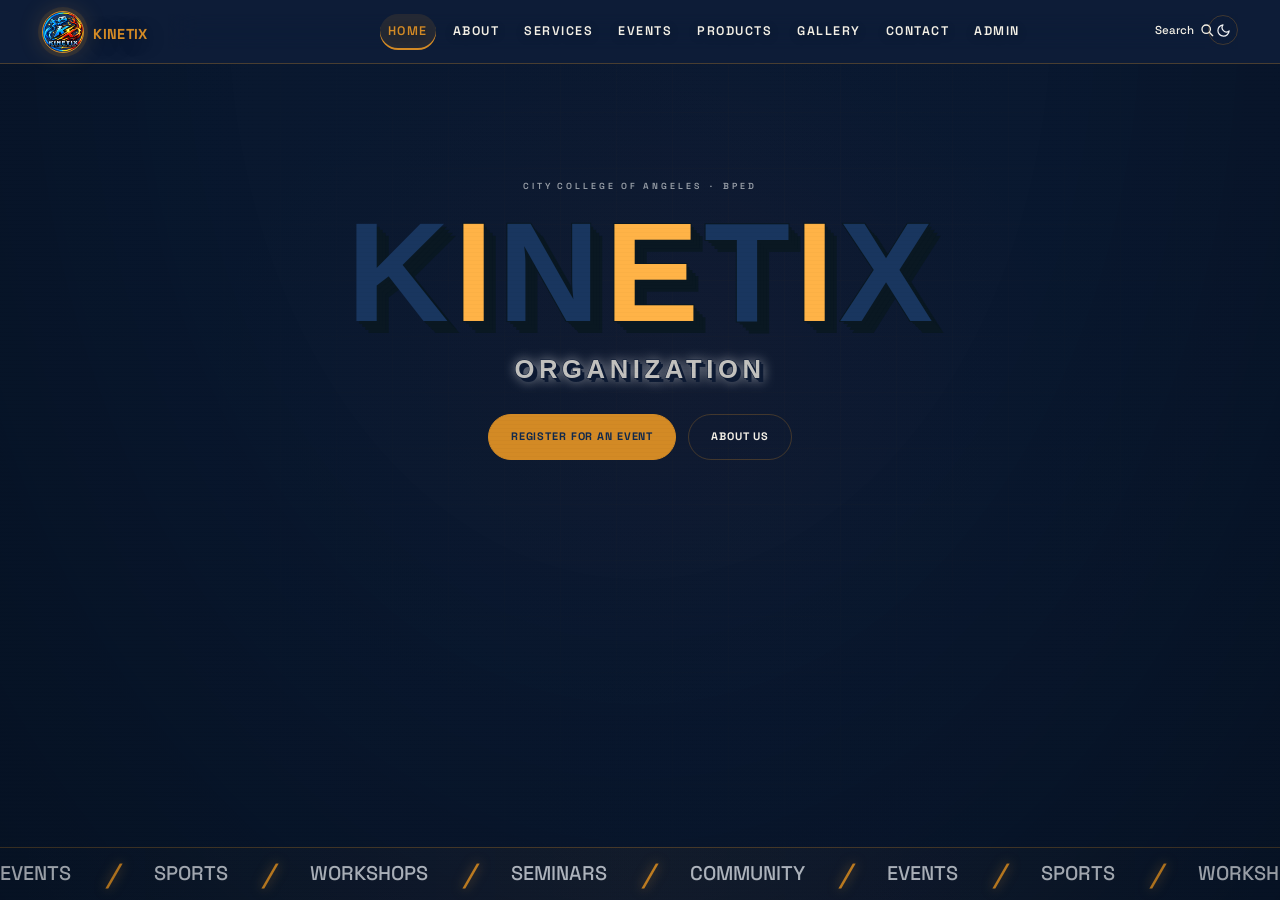
